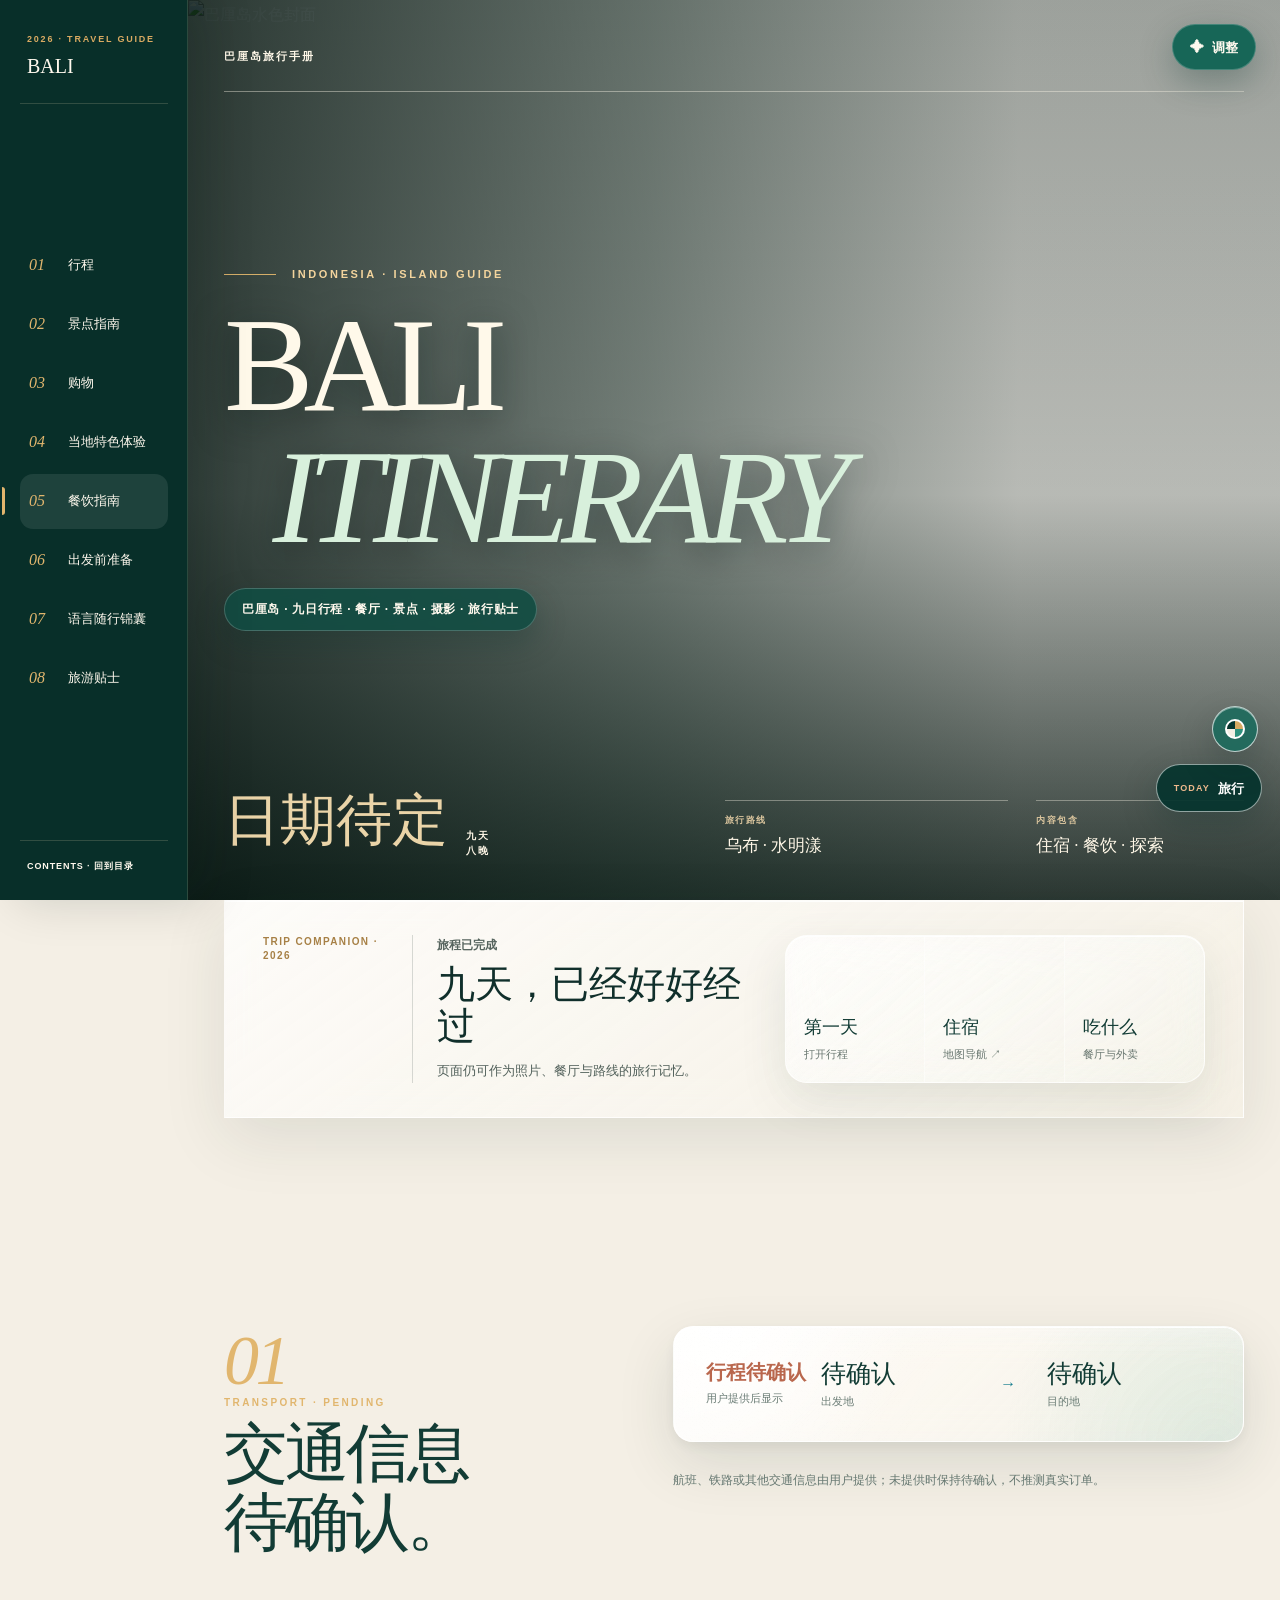
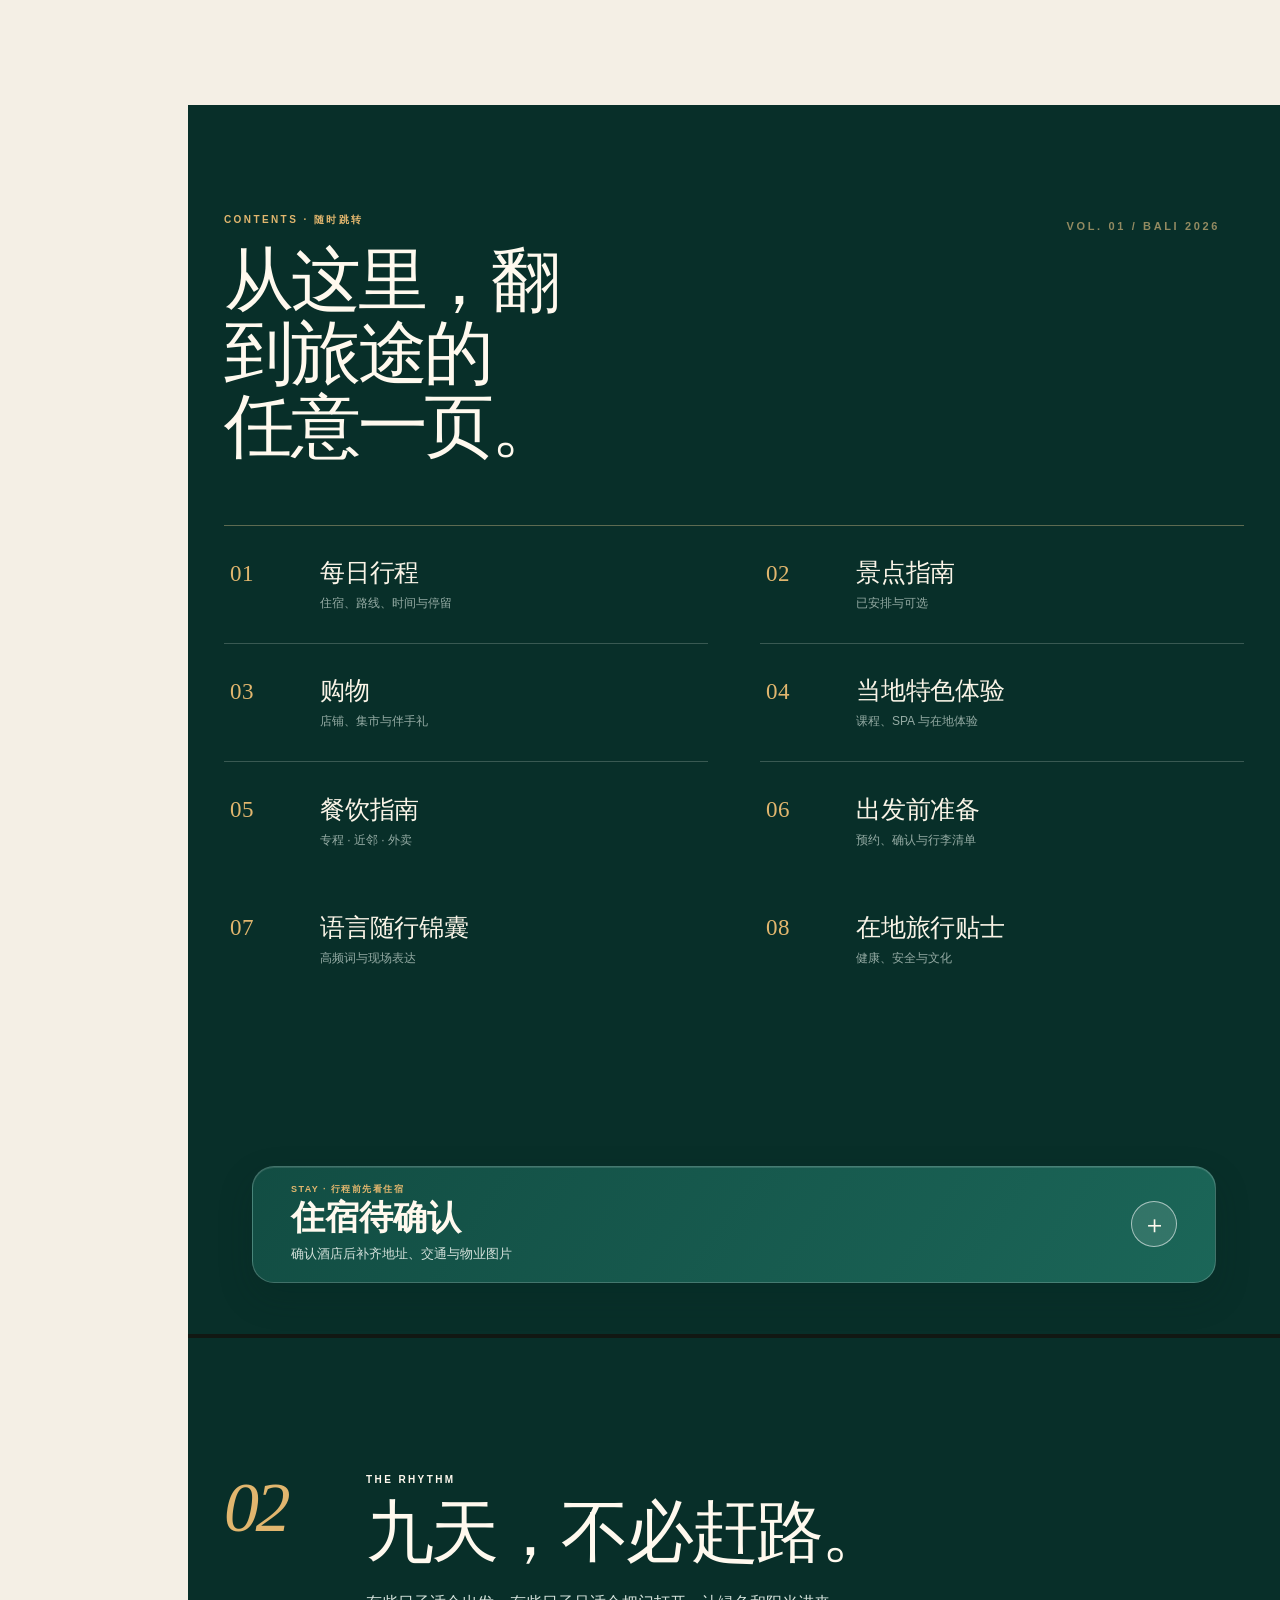
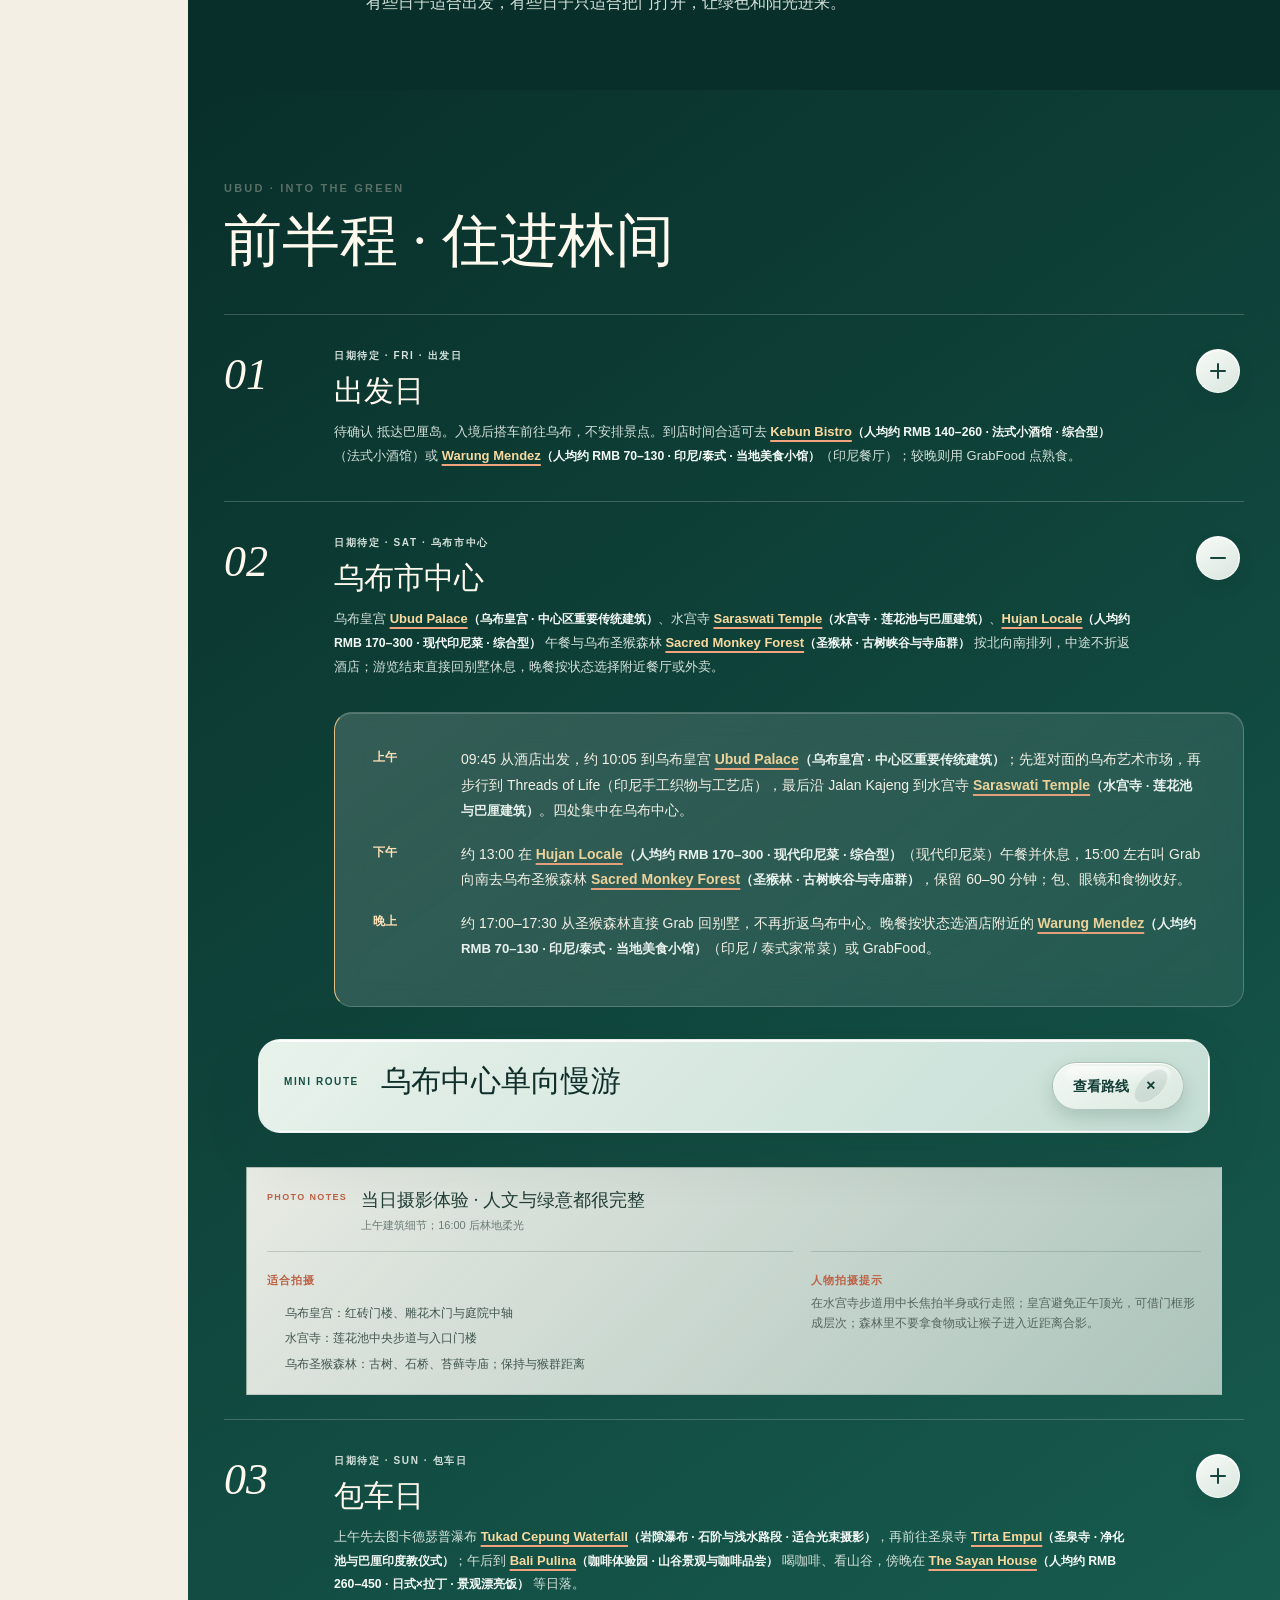
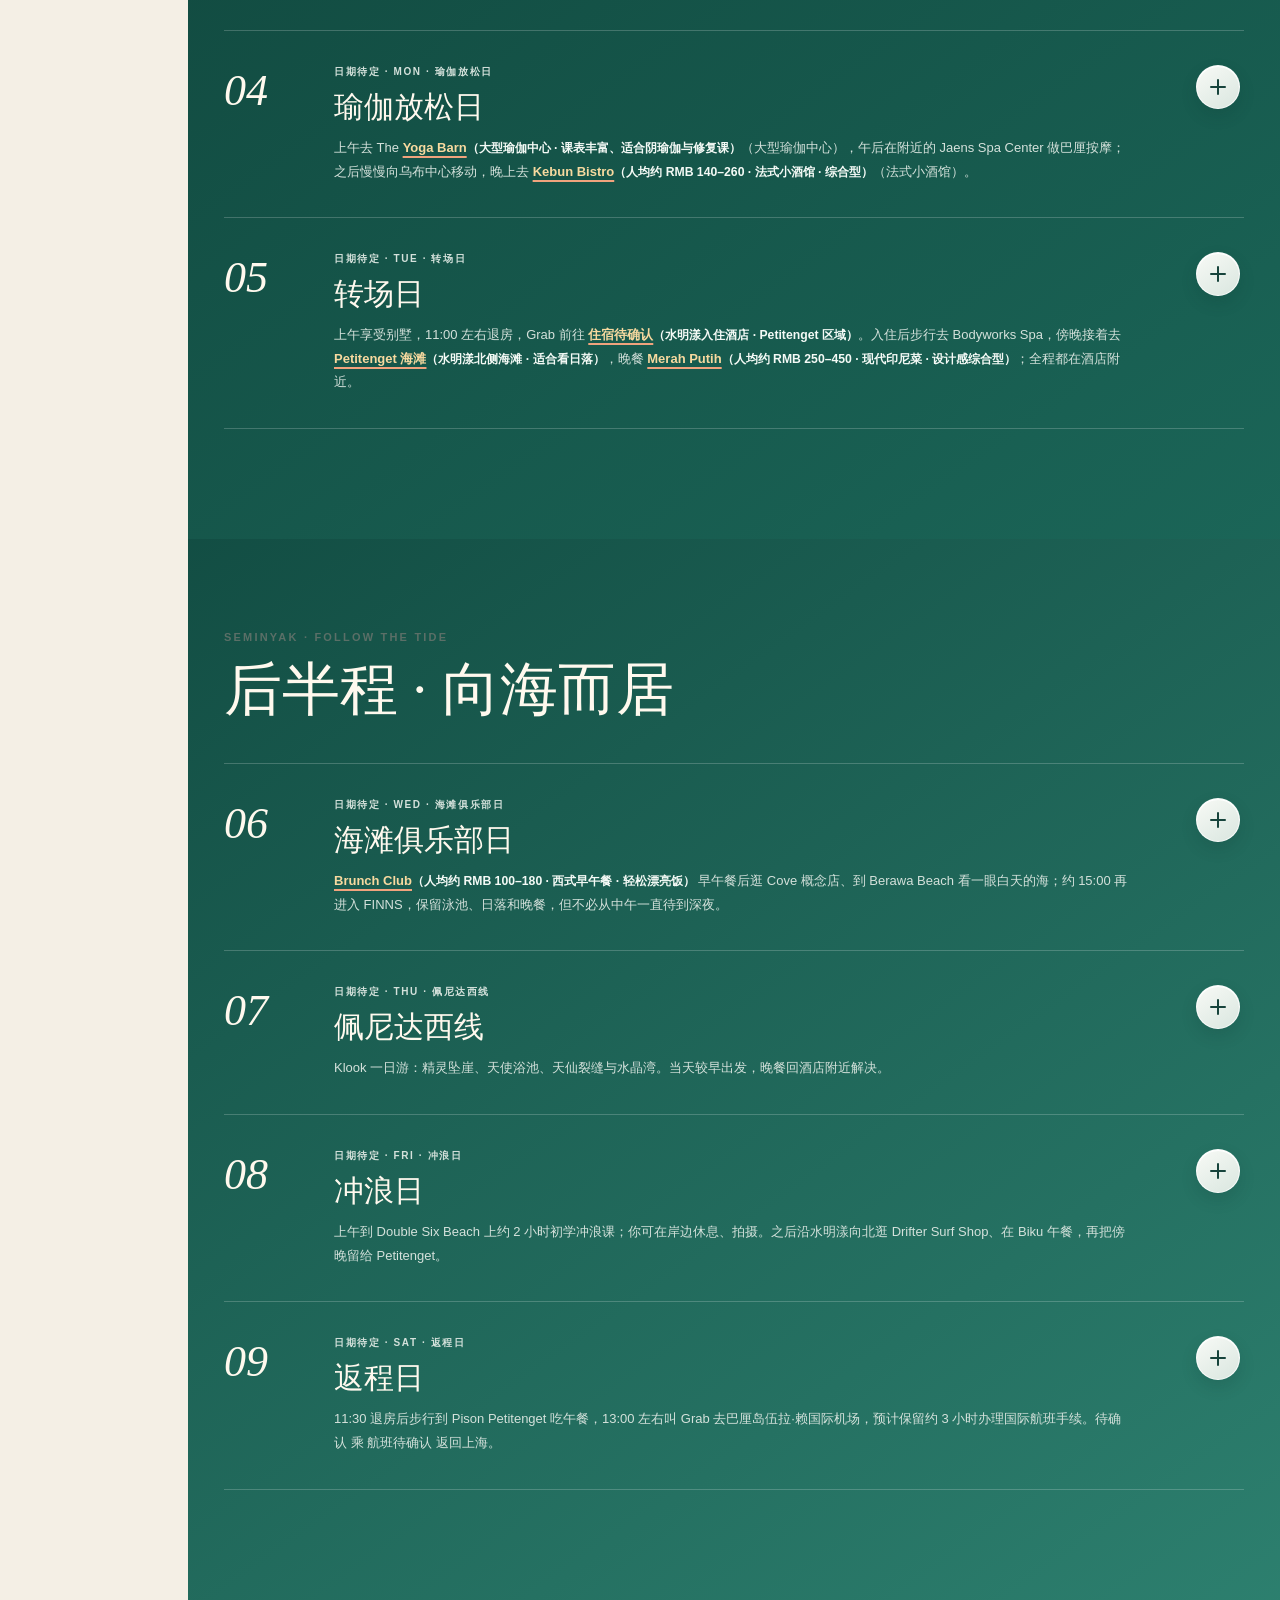
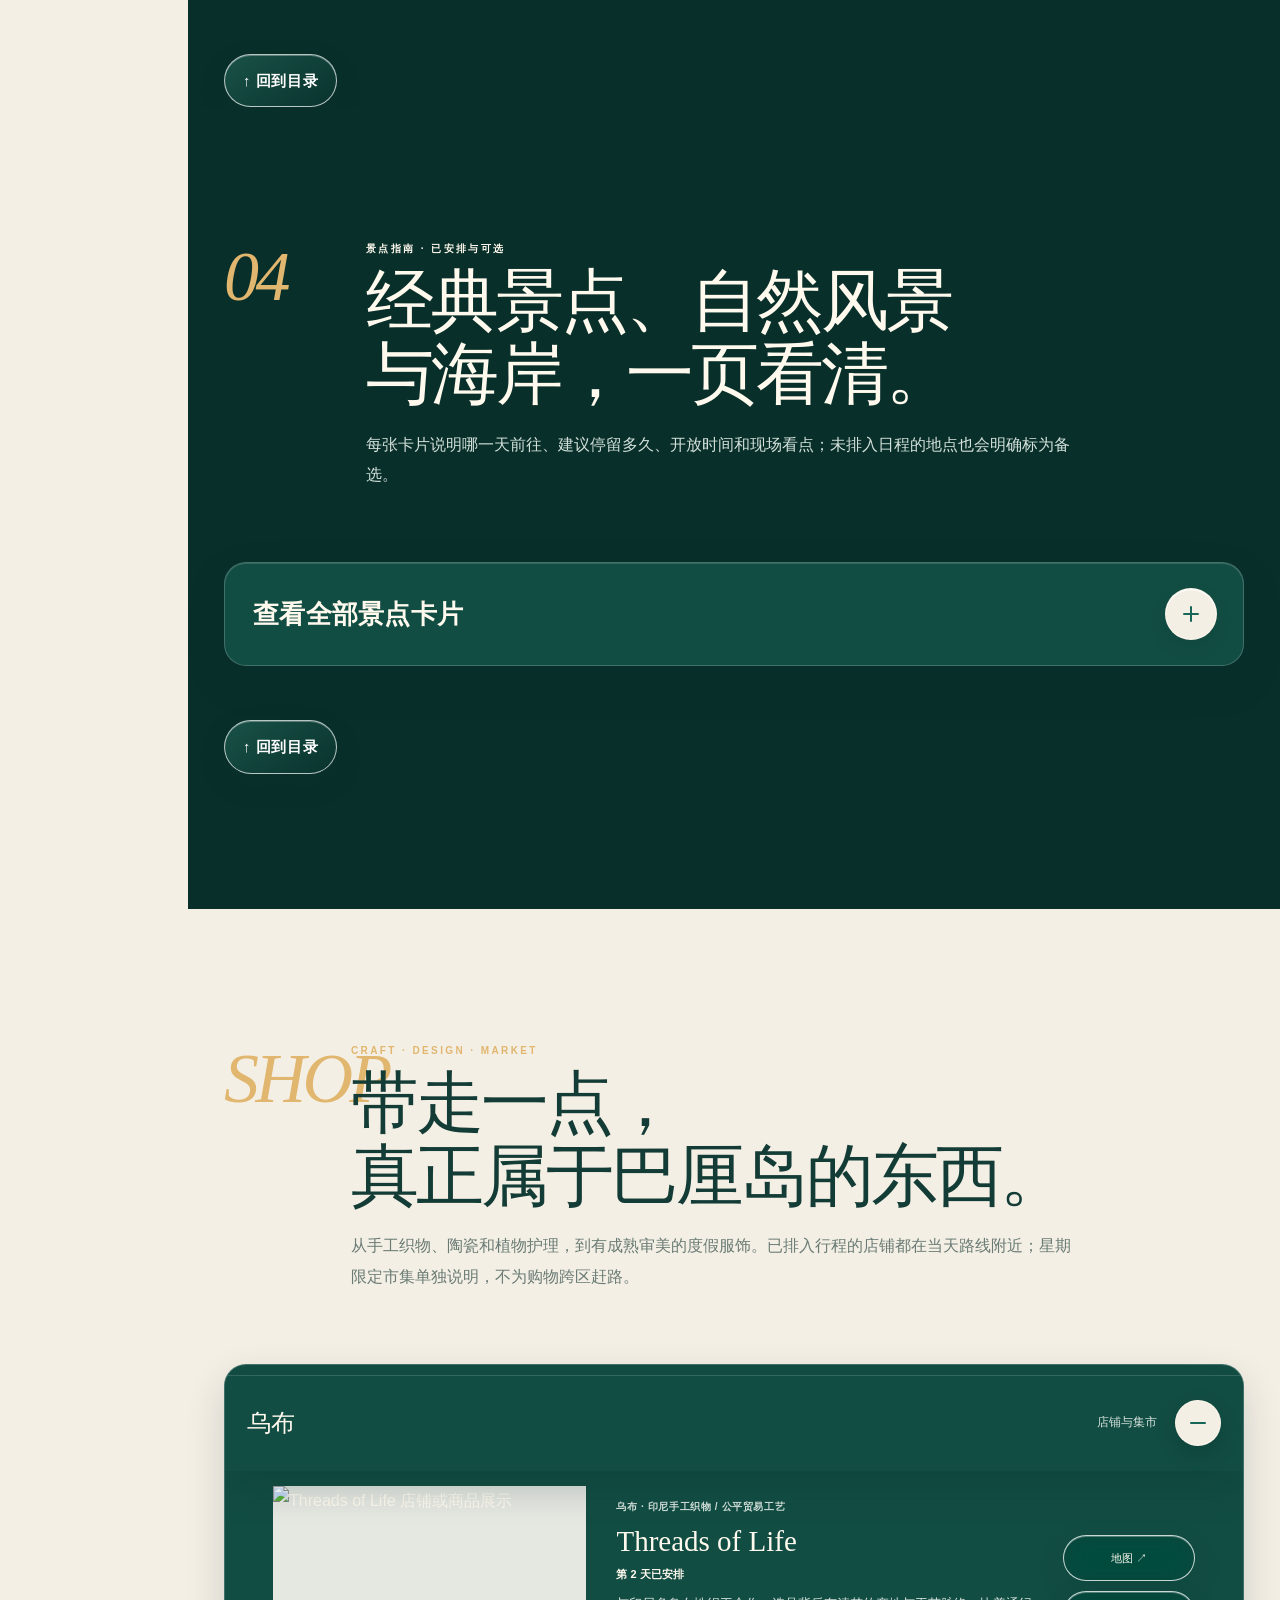
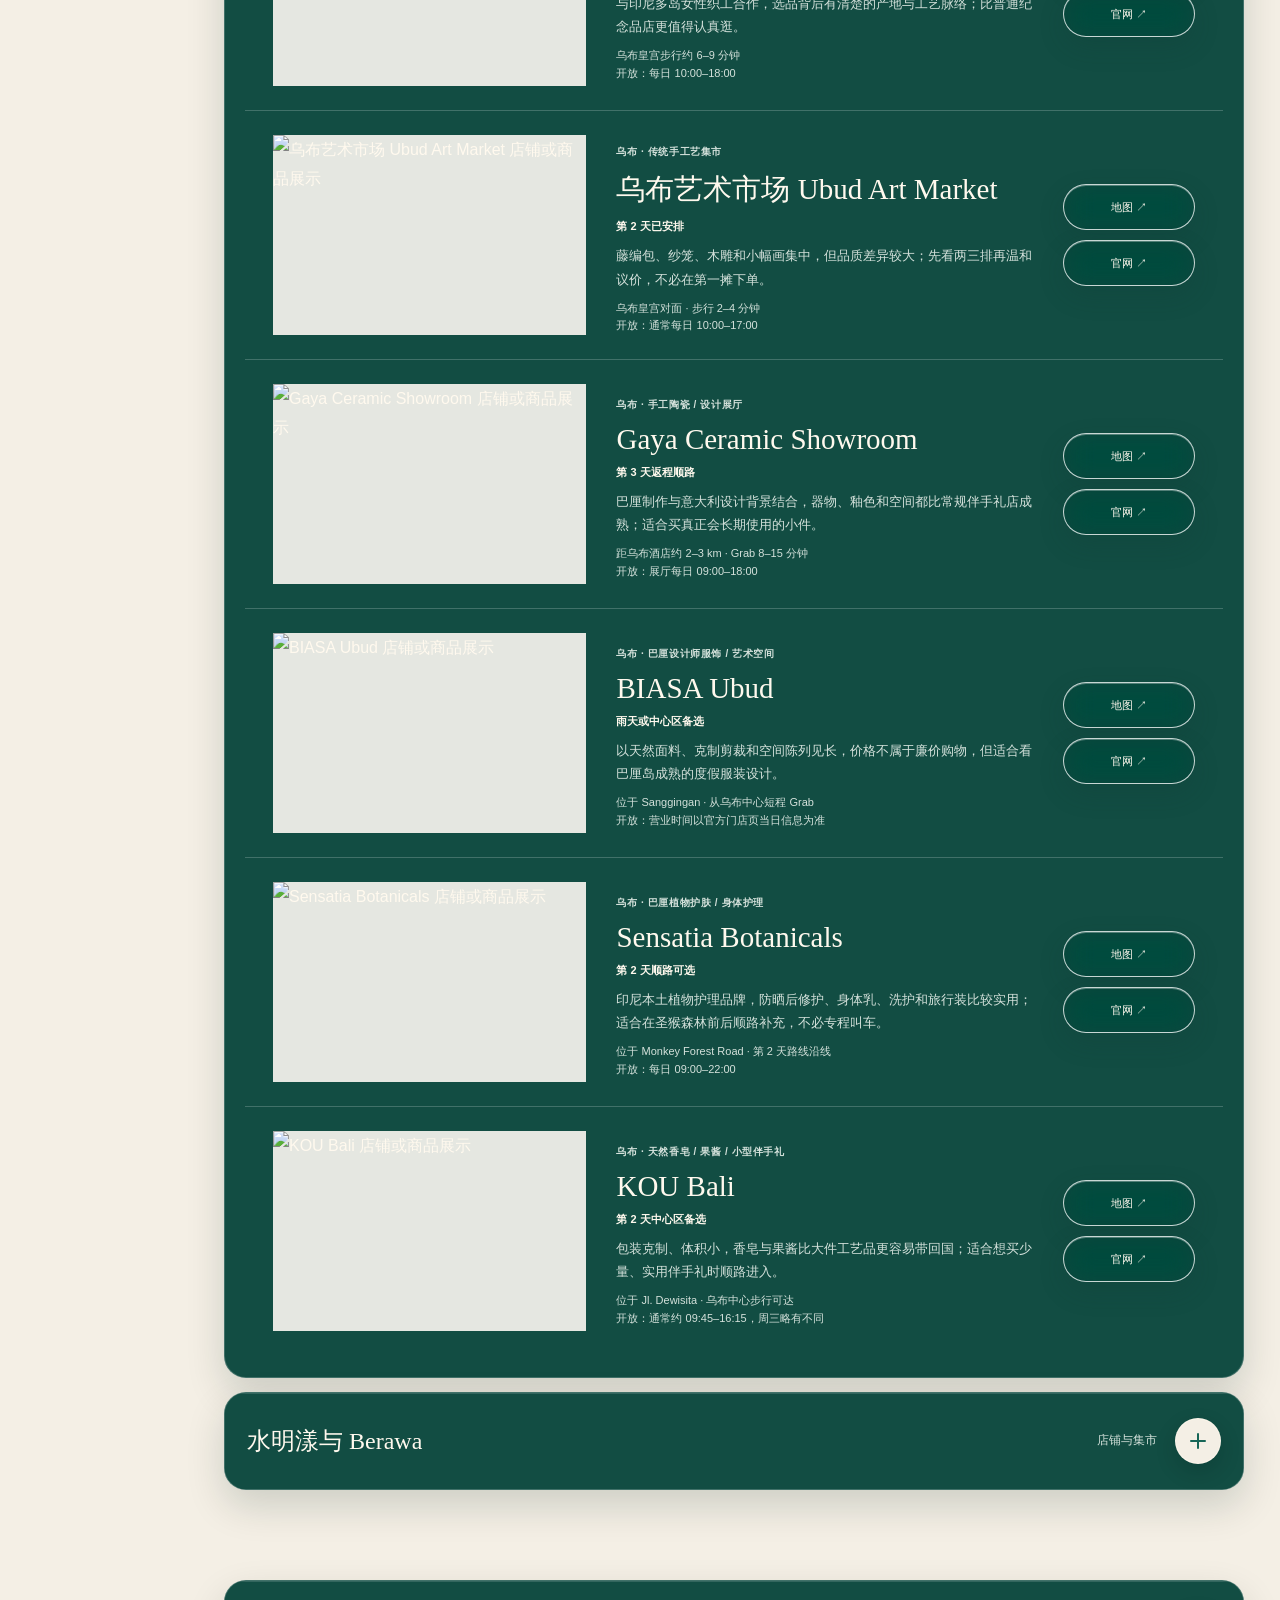
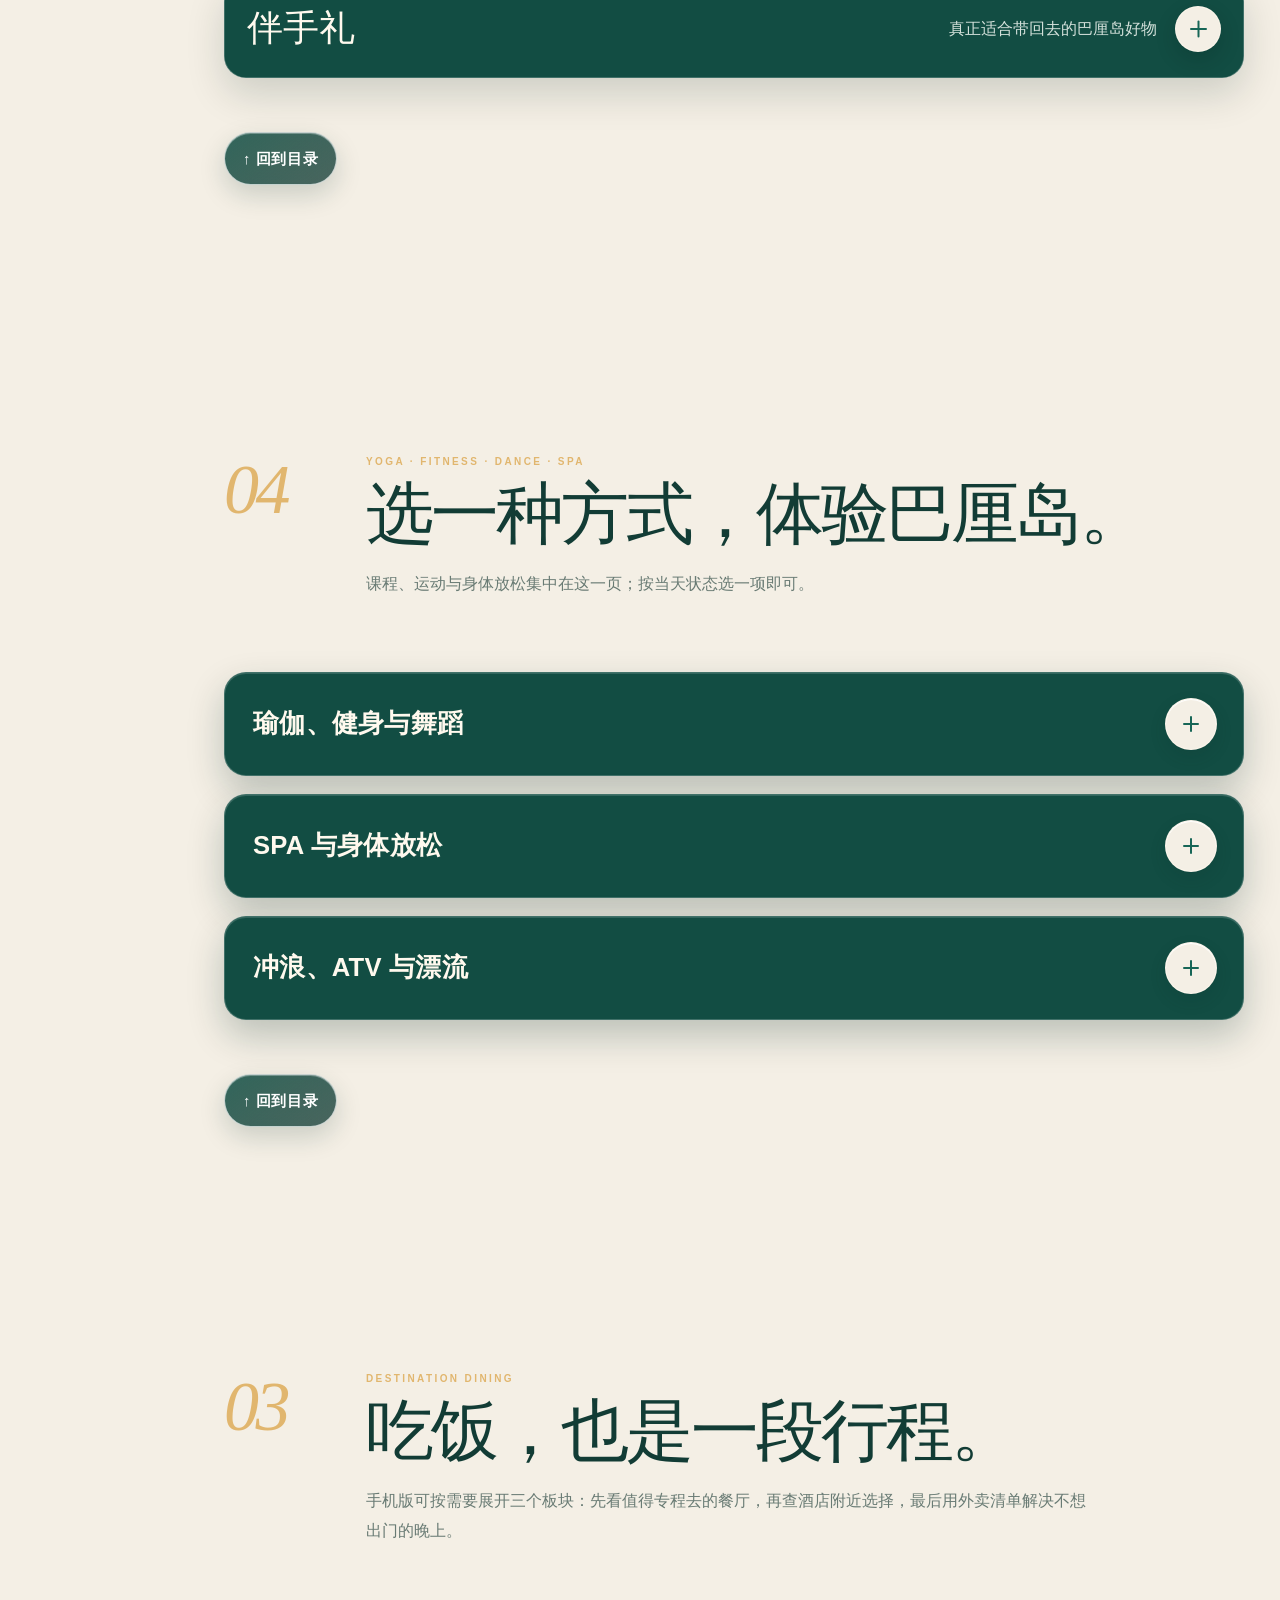
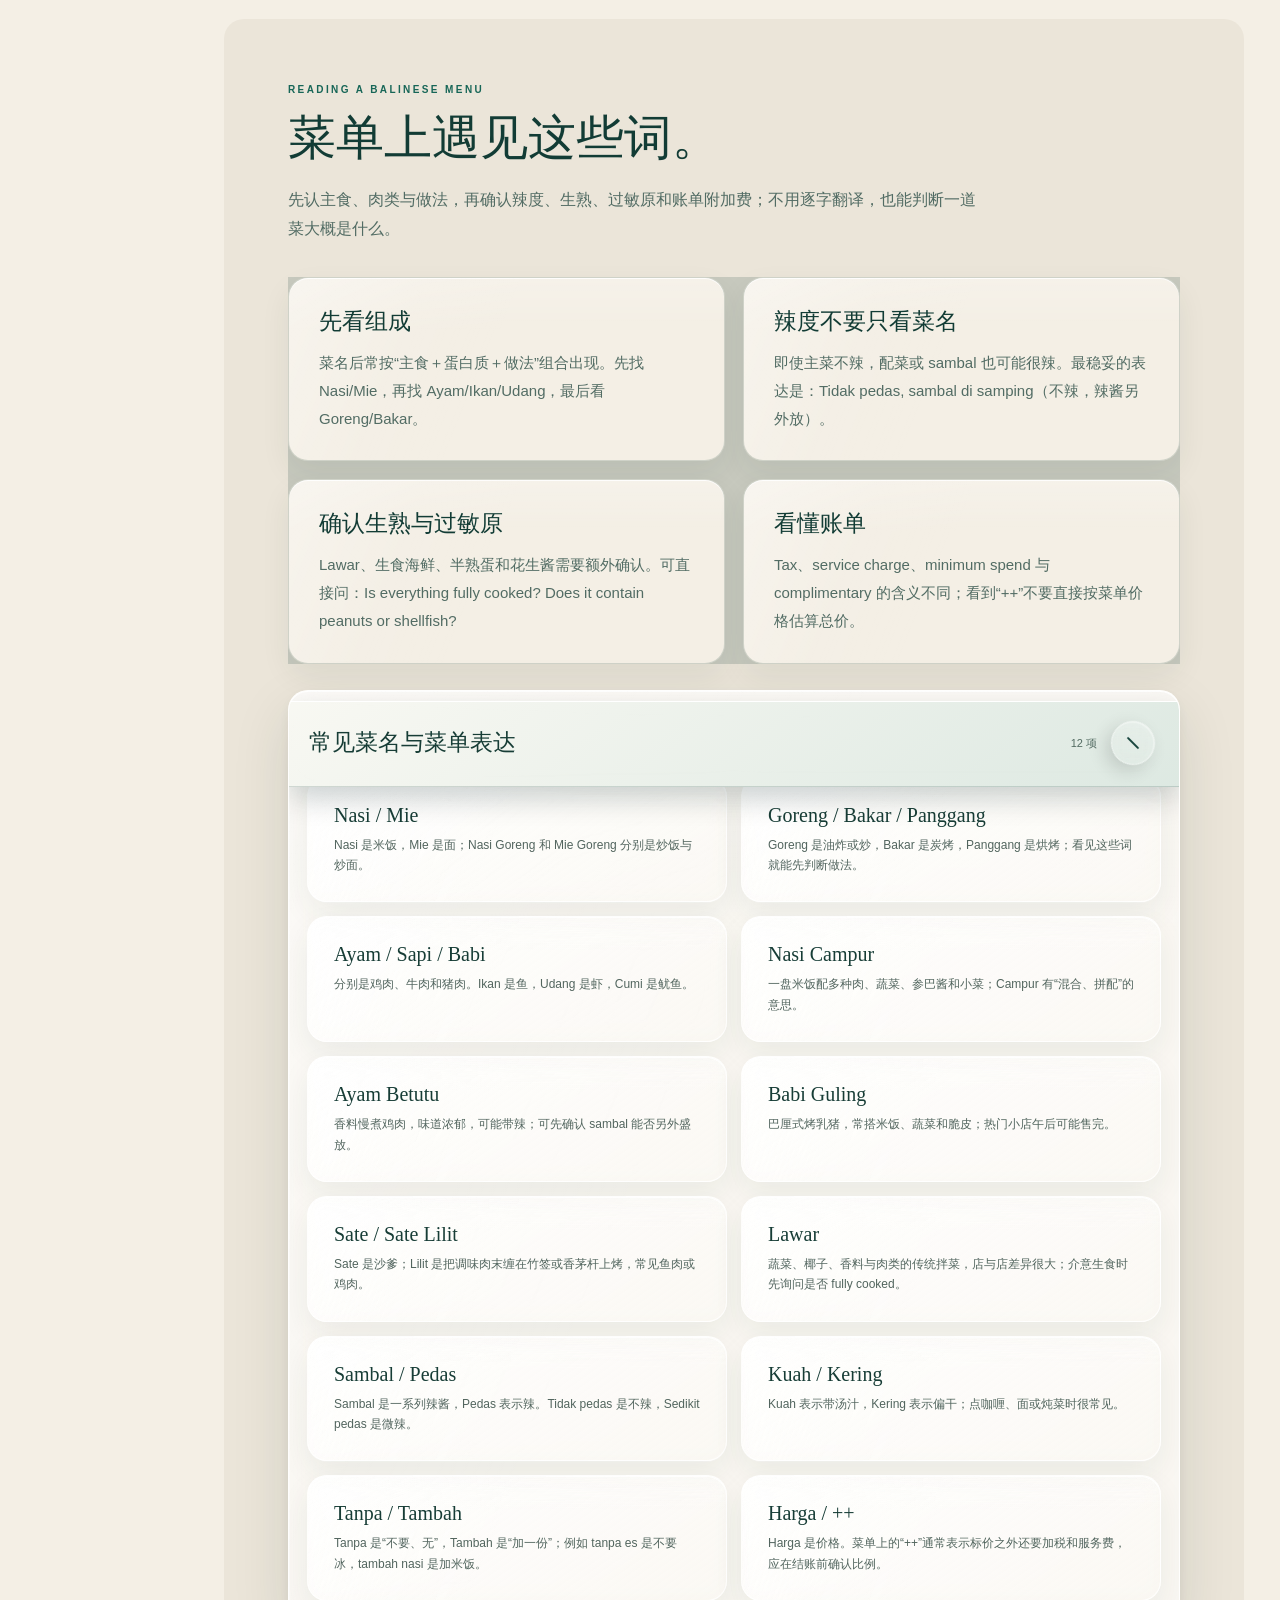
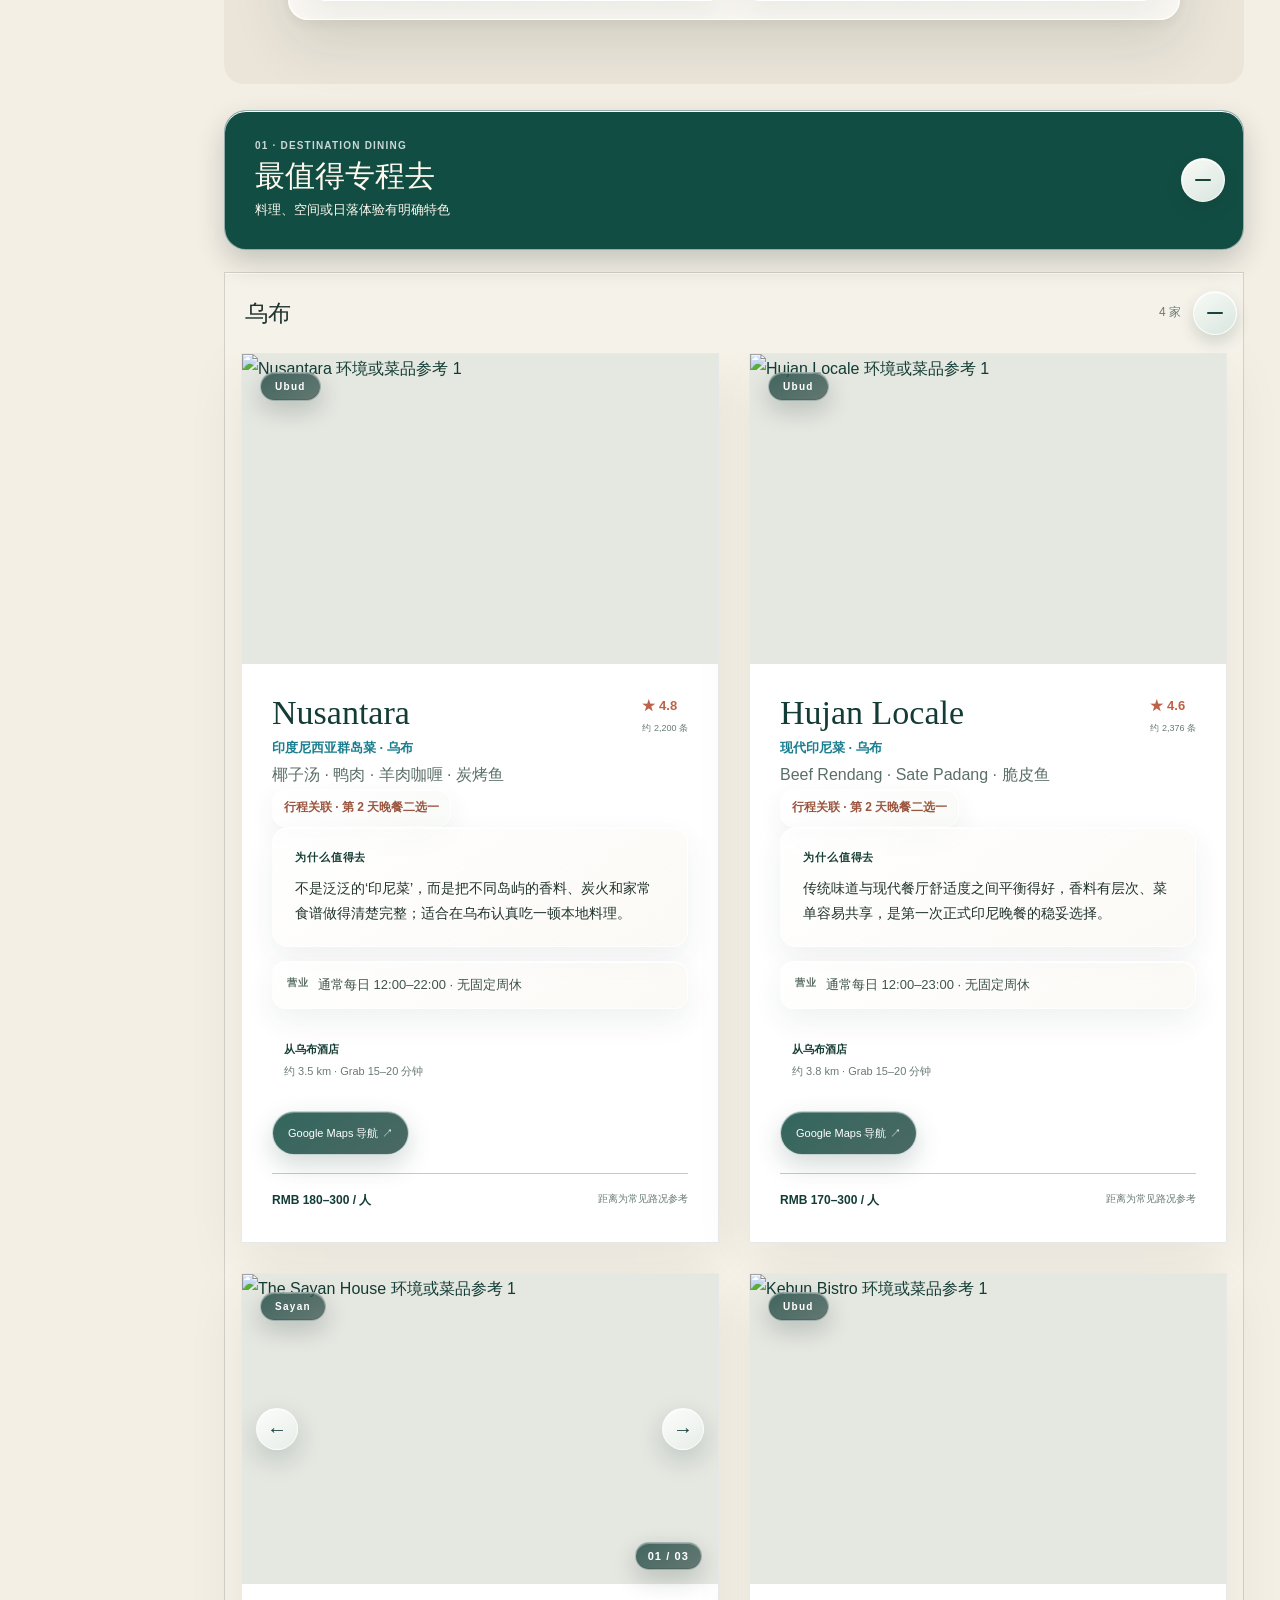
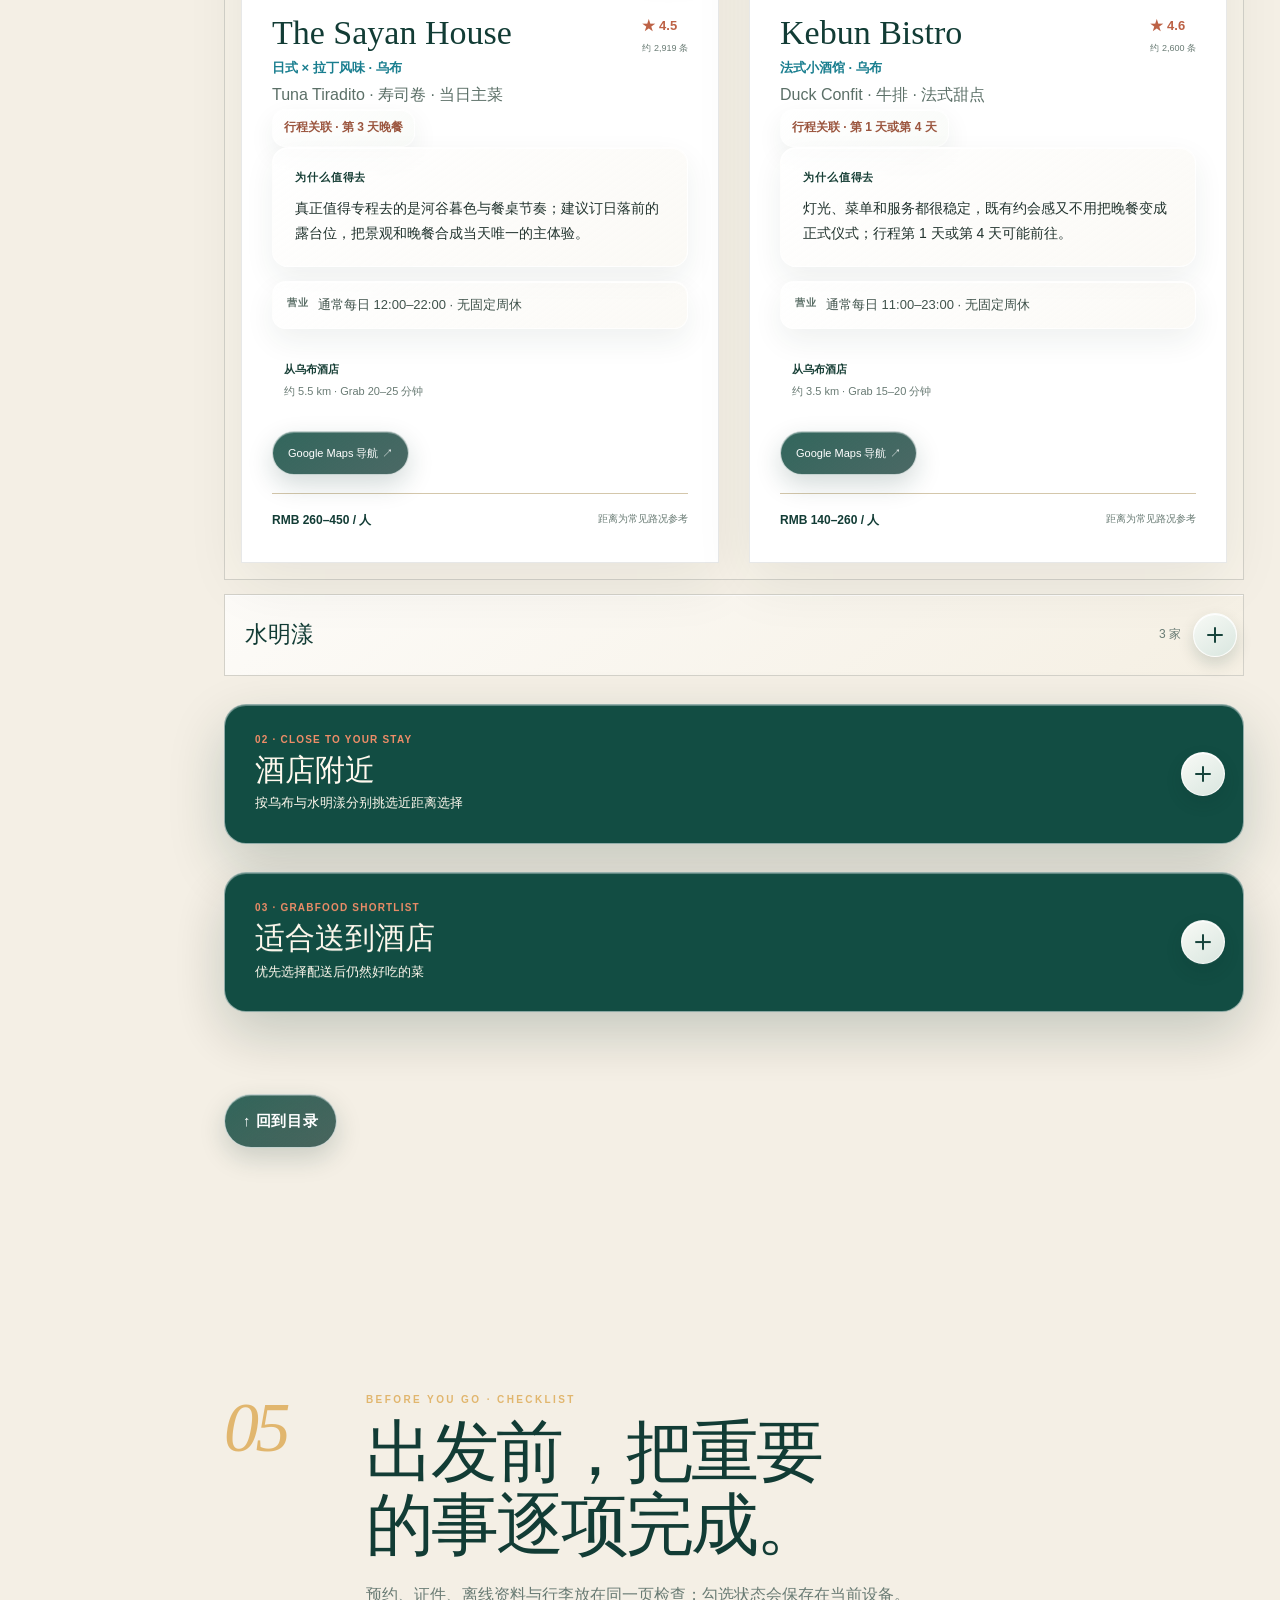
==== assets/canonical/product/index.html @ 7372e476 "Initial open-source release" ====
<!doctype html>
<!DOCTYPE html><html lang="zh-CN"><head><meta charSet="utf-8"/><meta name="viewport" content="width=device-width, initial-scale=1"/><title>巴厘岛公开演示旅行手册</title><meta name="description" content="乌布、水明漾与佩尼达西线的九日慢旅行指南。"/><link rel="stylesheet" href="better-interface.css?v=20260822-3"/><link rel="stylesheet" href="desktop-rail.css?v=20260815-2"/><style id="desktop-rail-critical">.desktop-chapter-rail{display:none}@media(min-width:1180px){body{--desktop-rail-width:176px}body>main{margin-left:176px;width:calc(100% - 176px)}.desktop-chapter-rail{position:fixed;inset:0 auto 0 0;z-index:120;width:176px;display:flex;flex-direction:column;padding:28px 18px 24px;color:#f5efe1;background:linear-gradient(180deg,#082e29,#0a3a33 55%,#062722);box-shadow:inset -1px 0 rgba(231,214,176,.16),18px 0 46px rgba(0,24,20,.16)}.desktop-chapter-rail__brand{display:block;padding:3px 7px 24px;border-bottom:1px solid rgba(231,214,176,.18)}.desktop-chapter-rail__brand small{display:block;color:#d9aa62;font:700 9px/1.4 Arial,sans-serif;letter-spacing:.2em}.desktop-chapter-rail__brand strong{display:block;margin-top:8px;font:500 19px/1.25 Georgia,serif}.desktop-chapter-rail nav{display:grid;gap:4px;margin:auto 0;padding:20px 0}.desktop-chapter-rail nav a{display:grid;grid-template-columns:28px 1fr;align-items:center;gap:9px;min-height:53px;padding:7px 8px;border-radius:13px;color:rgba(241,239,227,.72)}.desktop-chapter-rail nav a b{color:#d9aa62;font:italic 500 15px/1 Georgia,serif}.desktop-chapter-rail nav a span{font:500 12px/1.3 "Microsoft YaHei",sans-serif;white-space:nowrap}.desktop-chapter-rail nav a.is-active{color:#fff;background:rgba(255,255,255,.09)}.desktop-chapter-rail__foot{padding:18px 7px 2px;border-top:1px solid rgba(231,214,176,.18);color:#eee2c8;font:600 9px/1.6 Arial,sans-serif;letter-spacing:.1em}}</style>
<style>/*! tailwindcss v4.2.1 | MIT License | https://tailwindcss.com */
@layer theme{:root,:host{--font-sans:ui-sans-serif, system-ui, sans-serif, "Apple Color Emoji", "Segoe UI Emoji", "Segoe UI Symbol", "Noto Color Emoji";--font-mono:ui-monospace, SFMono-Regular, Menlo, Monaco, Consolas, "Liberation Mono", "Courier New", monospace;--spacing:.25rem;--default-font-family:var(--font-sans);--default-mono-font-family:var(--font-mono)}}@layer base{*,:after,:before,::backdrop{box-sizing:border-box;border:0 solid;margin:0;padding:0}::file-selector-button{box-sizing:border-box;border:0 solid;margin:0;padding:0}html,:host{-webkit-text-size-adjust:100%;tab-size:4;line-height:1.5;font-family:var(--default-font-family,ui-sans-serif, system-ui, sans-serif, "Apple Color Emoji", "Segoe UI Emoji", "Segoe UI Symbol", "Noto Color Emoji");font-feature-settings:var(--default-font-feature-settings,normal);font-variation-settings:var(--default-font-variation-settings,normal);-webkit-tap-highlight-color:transparent}hr{height:0;color:inherit;border-top-width:1px}abbr:where([title]){-webkit-text-decoration:underline dotted;text-decoration:underline dotted}h1,h2,h3,h4,h5,h6{font-size:inherit;font-weight:inherit}a{color:inherit;-webkit-text-decoration:inherit;-webkit-text-decoration:inherit;-webkit-text-decoration:inherit;-webkit-text-decoration:inherit;text-decoration:inherit}b,strong{font-weight:bolder}code,kbd,samp,pre{font-family:var(--default-mono-font-family,ui-monospace, SFMono-Regular, Menlo, Monaco, Consolas, "Liberation Mono", "Courier New", monospace);font-feature-settings:var(--default-mono-font-feature-settings,normal);font-variation-settings:var(--default-mono-font-variation-settings,normal);font-size:1em}small{font-size:80%}sub,sup{vertical-align:baseline;font-size:75%;line-height:0;position:relative}sub{bottom:-.25em}sup{top:-.5em}table{text-indent:0;border-color:inherit;border-collapse:collapse}:-moz-focusring{outline:auto}progress{vertical-align:baseline}summary{display:list-item}ol,ul,menu{list-style:none}img,svg,video,canvas,audio,iframe,embed,object{vertical-align:middle;display:block}img,video{max-width:100%;height:auto}button,input,select,optgroup,textarea{font:inherit;font-feature-settings:inherit;font-variation-settings:inherit;letter-spacing:inherit;color:inherit;opacity:1;background-color:#0000;border-radius:0}::file-selector-button{font:inherit;font-feature-settings:inherit;font-variation-settings:inherit;letter-spacing:inherit;color:inherit;opacity:1;background-color:#0000;border-radius:0}:where(select:is([multiple],[size])) optgroup{font-weight:bolder}:where(select:is([multiple],[size])) optgroup option{padding-inline-start:20px}::file-selector-button{margin-inline-end:4px}::placeholder{opacity:1}@supports (not ((-webkit-appearance:-apple-pay-button))) or (contain-intrinsic-size:1px){::placeholder{color:currentColor}@supports (color:color-mix(in lab, red, red)){::placeholder{color:color-mix(in oklab, currentcolor 50%, transparent)}}}textarea{resize:vertical}::-webkit-search-decoration{-webkit-appearance:none}::-webkit-date-and-time-value{min-height:1lh;text-align:inherit}::-webkit-datetime-edit{display:inline-flex}::-webkit-datetime-edit-fields-wrapper{padding:0}::-webkit-datetime-edit{padding-block:0}::-webkit-datetime-edit-year-field{padding-block:0}::-webkit-datetime-edit-month-field{padding-block:0}::-webkit-datetime-edit-day-field{padding-block:0}::-webkit-datetime-edit-hour-field{padding-block:0}::-webkit-datetime-edit-minute-field{padding-block:0}::-webkit-datetime-edit-second-field{padding-block:0}::-webkit-datetime-edit-millisecond-field{padding-block:0}::-webkit-datetime-edit-meridiem-field{padding-block:0}::-webkit-calendar-picker-indicator{line-height:1}:-moz-ui-invalid{box-shadow:none}button,input:where([type=button],[type=reset],[type=submit]){appearance:button}::file-selector-button{appearance:button}::-webkit-inner-spin-button{height:auto}::-webkit-outer-spin-button{height:auto}[hidden]:where(:not([hidden=until-found])){display:none!important}}@layer components;@layer utilities{.relative{position:relative}.start{inset-inline-start:var(--spacing)}.end{inset-inline-end:var(--spacing)}.container{width:100%}@media (width>=40rem){.container{max-width:40rem}}@media (width>=48rem){.container{max-width:48rem}}@media (width>=64rem){.container{max-width:64rem}}@media (width>=80rem){.container{max-width:80rem}}@media (width>=96rem){.container{max-width:96rem}}.contents{display:contents}.table{display:table}}:root{--jungle:#173f36;--deep:#0c2e2c;--sea:#197e8f;--lagoon:#a8d8d3;--sand:#e8d8b6;--limestone:#f6f0e4;--terracotta:#bd6246;--ink:#21332e;--muted:#697b74;--white:#fffdf8}*{box-sizing:border-box}html{scroll-behavior:smooth}body{background:var(--white);color:var(--ink);margin:0;font-family:Microsoft YaHei,PingFang SC,Noto Sans CJK SC,Arial,sans-serif;line-height:1.75}a{color:inherit;text-decoration:none}.shell{width:min(1160px,100% - 48px);margin:auto}.eyebrow{letter-spacing:.2em;text-transform:uppercase;margin:0 0 10px;font:700 11px/1.3 Arial,sans-serif}.section-no{color:var(--terracotta);opacity:.78;font:500 62px/1 Georgia,serif}h1,h2,h3,p{margin-top:0}h2{letter-spacing:-.03em;margin:0 0 18px;font:500 clamp(34px,5vw,64px)/1.12 Georgia,Songti SC,serif}h3{line-height:1.35}.hero{color:#f8f1df;background:radial-gradient(circle at 78% 42%,#2a7269 0 12%,#0000 36%),linear-gradient(125deg,#0b2927 0%,#174a3e 48%,#1b6971 100%);min-height:760px;position:relative;overflow:hidden}.hero:before{content:"";background:linear-gradient(115deg,#0000 48%,#ffffff0f 48.3% 48.8%,#0000 49.1%),repeating-linear-gradient(100deg,#0000 0 70px,#ffffff05 71px 72px);position:absolute;inset:0}.nav{z-index:2;border-bottom:1px solid #ffffff2e;justify-content:space-between;align-items:center;height:92px;display:flex;position:relative}.brand{letter-spacing:.22em;font:700 12px Arial}.navlinks{gap:28px;font-size:13px;display:flex}.hero-inner{z-index:2;padding:118px 0 100px;position:relative}.hero h1{letter-spacing:-.055em;max-width:820px;margin:0 0 34px;font:500 clamp(52px,8vw,102px)/1.02 Georgia,Songti SC,serif}.lede{color:#dce9df;max-width:650px;font-size:17px;line-height:1.9}.hero-notes{flex-wrap:wrap;gap:12px;margin-top:44px;display:flex}.hero-notes span{border:1px solid #ffffff59;border-radius:99px;padding:8px 15px;font-size:12px}.sun-disc{background:var(--terracotta);border-radius:50%;width:330px;height:330px;position:absolute;bottom:-120px;right:-80px;box-shadow:0 0 100px #e28b5c38}.flight-band{background:var(--limestone);padding:90px 0}.flight-grid{grid-template-columns:1fr 1.25fr;align-items:start;gap:22px 70px;display:grid}.flight-card{background:var(--white);border-left:5px solid var(--sea);grid-template-columns:100px 1fr 32px 1fr;align-items:center;gap:15px;padding:24px;display:grid;box-shadow:0 12px 35px #19372f14}.flight-card b{color:var(--terracotta);font:700 20px Arial}.flight-card small,.flight-card span{color:var(--muted);font-size:11px;display:block}.flight-card strong{font:500 25px Georgia,serif}.flight-card i{color:var(--sea);font-style:normal}.fineprint{color:var(--muted);grid-column:2;margin:4px 0 0;font-size:12px}.section{padding:110px 0}.section-heading{grid-template-columns:105px 1fr;align-items:start;margin-bottom:60px;display:grid}.section-heading>div>p:last-child{color:var(--muted);max-width:680px}.days{border-top:1px solid #cbd6d0}.day{border-bottom:1px solid #d8dfda;grid-template-columns:90px 1fr;gap:35px;padding:34px 20px 34px 0;display:grid;position:relative}.day:after{content:"";background:var(--jungle);transform-origin:top;width:7px;height:100%;transition:all .35s;position:absolute;top:0;right:0;transform:scaleY(0)}.day:hover:after{transform:scaleY(1)}.day-index{color:#a8b7af;font:italic 34px Georgia}.day h3{margin:0 0 9px;font:500 25px Georgia,Songti SC,serif}.day p:last-child{color:#55665f;max-width:800px;margin:0}.day.coast .eyebrow{color:var(--sea)}.day.ubud .eyebrow{color:var(--jungle)}.day.penida .eyebrow{color:var(--terracotta)}.penida-section{background:var(--deep);color:#edf5ef;padding:110px 0}.section-heading.light .section-no{color:#eb9776}.section-heading.light p:last-child{color:#a9c3bb}.penida-timeline{border-left:1px solid #5d7f78;max-width:850px;margin-left:105px}.penida-stop{grid-template-columns:120px 1fr;gap:30px;padding:0 0 30px 38px;display:grid;position:relative}.penida-stop:before{content:"";background:var(--terracotta);border-radius:50%;width:13px;height:13px;position:absolute;top:8px;left:-7px;box-shadow:0 0 0 7px #bd624626}.penida-stop time{color:#f0c592;font:500 27px Georgia}.penida-stop h3{margin:0 0 4px;font:500 21px Georgia,Songti SC,serif}.penida-stop p{color:#a9c3bb;margin:0}.penida-note{color:#dce9df;border-left:4px solid var(--terracotta);background:#16463f;max-width:850px;margin:22px 0 0 105px;padding:20px 24px}.restaurant-grid{grid-template-columns:repeat(2,1fr);gap:28px;display:grid}.restaurant{background:var(--limestone);overflow:hidden}.photo{height:310px;position:relative;overflow:hidden}.photo img{object-fit:cover;width:100%;height:100%;transition:transform .7s}.restaurant:hover .photo img{transform:scale(1.035)}.photo span{color:#fff;letter-spacing:.15em;text-transform:uppercase;background:#0c2e2ce0;padding:7px 12px;font:700 10px Arial;position:absolute;top:18px;left:18px}.restaurant-top{justify-content:space-between;align-items:start;gap:15px;display:flex}.restaurant-top h3{margin:0;font:500 28px Georgia,serif}.restaurant-top b{color:var(--terracotta);white-space:nowrap;font-size:13px}.cuisine{color:var(--sea);font-size:13px;font-weight:700}.restaurant-foot{border-top:1px solid #d4c7ab;justify-content:space-between;gap:15px;margin-top:18px;padding-top:16px;font-size:12px;display:flex}.restaurant-foot a{color:var(--muted);text-decoration:underline}.words-section{background:var(--limestone);padding:110px 0}.vocab-grid{grid-template-columns:repeat(5,1fr);gap:16px;display:grid}.vocab{background:var(--white);padding:22px}.vocab h3{color:var(--terracotta);border-bottom:1px solid #dccdaa;padding-bottom:10px;font:500 20px Georgia,Songti SC,serif}.vocab div{border-bottom:1px dotted #d8d2c5;justify-content:space-between;gap:8px;padding:8px 0;font-size:12px;display:flex}.vocab b{color:var(--jungle);font-family:Arial}.vocab span{color:var(--muted)}.quick-phrases{flex-wrap:wrap;gap:10px;margin-top:28px;display:flex}.quick-phrases span{background:var(--jungle);color:#fff;border-radius:99px;padding:10px 15px;font:700 12px Arial}.quick-phrases em{color:#cfe0d8;margin-left:6px;font:12px Microsoft YaHei}footer{color:#e5eee7;background:#071f1e;padding:90px 0}footer .shell{justify-content:space-between;align-items:end;display:flex}footer p{margin:0;font:500 32px/1.5 Georgia,Songti SC,serif}footer a{color:#a8c0b8;font-size:12px}@media (width<=850px){.shell{width:min(100% - 32px,680px)}.hero{min-height:690px}.navlinks{gap:16px}.hero-inner{padding-top:90px}.hero h1{font-size:55px}.flight-grid{grid-template-columns:1fr}.flight-grid>div:first-child{grid-row:auto}.fineprint{grid-column:1}.section{padding:78px 0}.section-heading{grid-template-columns:68px 1fr}.section-no{font-size:45px}.restaurant-grid{grid-template-columns:1fr}.photo{height:300px}.vocab-grid{grid-template-columns:repeat(2,1fr)}.penida-timeline,.penida-note{margin-left:0}.flight-grid h2{font-size:40px}}@media (width<=560px){.shell{width:calc(100% - 28px)}.nav{height:72px}.navlinks a:nth-child(2){display:none}.hero{min-height:650px}.hero h1{font-size:45px}.lede{font-size:15px}.hero-notes{margin-top:30px}.flight-band{padding:65px 0}.flight-card{grid-template-columns:70px 1fr 18px 1fr;gap:8px;padding:18px}.flight-card strong{font-size:20px}.flight-card b{font-size:16px}.section-heading{grid-template-columns:1fr;gap:14px}.section-no{font-size:38px}h2{font-size:39px}.day{grid-template-columns:48px 1fr;gap:12px;padding-right:0}.day h3{font-size:22px}.penida-section{padding:78px 0}.penida-stop{grid-template-columns:75px 1fr;gap:12px;padding-left:25px}.penida-stop time{font-size:21px}.photo{height:240px}.restaurant-body{padding:21px}.restaurant-top h3{font-size:24px}.restaurant-foot{flex-direction:column}.vocab-grid{grid-template-columns:1fr}.quick-phrases span{width:100%}footer .shell{display:block}footer p{margin-bottom:30px;font-size:26px}}.route-section{background:#f8f4e9;padding:110px 0 0}.journey-label{letter-spacing:.2em;font:700 11px Arial}.journey-block>h3{margin:8px 0 34px;font:500 42px Georgia,Songti SC,serif}.jungle-block{color:#edf5e9;background:linear-gradient(135deg,#143d33,#2c6657)}.sea-block{color:#effafb;background:linear-gradient(135deg,#116a7b,#69b8bd)}.journey-block .days{border-top:1px solid #ffffff4d}.journey-block .day{border-bottom:1px solid #ffffff47;padding:0;display:block}.journey-block .day:after{display:none}.day summary{cursor:pointer;grid-template-columns:78px 1fr 34px;align-items:start;gap:24px;padding:30px 0;list-style:none;display:grid}.day summary::-webkit-details-marker{display:none}.day summary .day-index{color:#ffffffa6;font:italic 36px Georgia}.day summary small{letter-spacing:.16em;opacity:.72;margin-bottom:8px;font:700 10px Arial;display:block}.day summary b{margin-bottom:8px;font:500 25px Georgia,Songti SC,serif;display:block}.day summary em{opacity:.82;max-width:800px;font-size:13px;font-style:normal;display:block}.day summary i{font:300 28px Arial;transition:all .25s}.day[open] summary i{transform:rotate(45deg)}.day-detail{background:#ffffff1f;border-left:3px solid #f0aa83;grid-template-columns:70px 1fr;gap:8px 18px;margin:0 0 32px 102px;padding:25px 30px;display:grid}.day-detail strong{color:#ffe0b5;font-size:12px}.day-detail p,.day-detail p:last-child{color:inherit;opacity:.94;margin:0 0 10px;font-size:14px}.photo-strip{scroll-snap-type:x mandatory;scrollbar-width:none;height:310px;display:flex;overflow-x:auto}.photo-strip::-webkit-scrollbar{display:none}.photo-strip figure{scroll-snap-align:start;flex:0 0 100%;height:100%;margin:0;position:relative}.photo-strip img{object-fit:cover;width:100%;height:100%}.photo-strip span{color:#fff;letter-spacing:.15em;background:#0c2e2ce0;padding:7px 12px;font:700 10px Arial;position:absolute;top:18px;left:18px}.swipe-hint{color:#d7e9e2;letter-spacing:.12em;background:#173f36;justify-content:space-between;padding:8px 18px;font-size:10px;display:flex}.distance{grid-template-columns:1fr 1fr;gap:10px;margin:18px 0;display:grid}.distance span{color:var(--muted);background:#fffaf0;padding:12px;font-size:11px}.distance b{color:var(--jungle);margin-bottom:2px;display:block}.restaurant-actions{flex-wrap:wrap;gap:10px;display:flex}.restaurant-actions a{color:var(--muted);font-size:11px;text-decoration:underline}.restaurant-actions .map-link{background:var(--sea);color:#fff;border-radius:2px;padding:9px 12px;text-decoration:none}.restaurant-foot span{color:var(--muted);font-size:10px}@media (width<=850px){.journey-block{margin:0 -16px;padding:58px 28px 70px}.photo-strip{height:290px}}@media (width<=560px){body{font-size:14px}.route-section{padding-top:72px}.journey-block{margin:0 -14px;padding:48px 18px 58px}.journey-block>h3{font-size:33px}.day summary{grid-template-columns:52px 1fr 22px;gap:10px;padding:24px 0}.day summary .day-index{font-size:28px}.day summary b{font-size:21px}.day summary em{font-size:12px;line-height:1.65}.day-detail{grid-template-columns:48px 1fr;gap:6px 10px;margin:0 0 25px 62px;padding:18px 16px}.day-detail p{font-size:12px}.photo-strip{height:250px}.distance{grid-template-columns:1fr}.restaurant-actions{align-items:center}.restaurant-actions .map-link{text-align:center;flex:1;padding:11px}.restaurant-foot{flex-direction:row}.restaurant-grid{gap:18px}.restaurant{border-radius:4px}}.inline-penida{background:#072f3f52;margin:0 0 34px 102px;padding:30px}.inline-penida h4{margin:0 0 26px;font:500 28px Georgia,Songti SC,serif}.inline-penida .penida-timeline{border-left-color:#ffffff59;max-width:none;margin-left:0}.inline-penida .penida-stop h3{font-size:18px}.inline-penida .penida-stop p{color:#ffffffbf}.inline-penida .penida-note{background:#0a3c468c;margin:5px 0 0}@media (width<=560px){.inline-penida{margin:0 0 25px 62px;padding:20px 15px}.inline-penida h4{font-size:23px}.inline-penida .penida-stop{grid-template-columns:62px 1fr;padding-left:20px}.inline-penida .penida-stop time{font-size:18px}}.flight-grid>div:first-child{grid-row:span 3}.return-flight{border-left-color:var(--terracotta)}.return-flight b{color:var(--sea)}.gallery-wrap{position:relative}.gallery-arrow{width:42px;height:42px;color:var(--jungle);cursor:pointer;z-index:3;background:#fffdf8eb;border:0;border-radius:50%;font-size:20px;transition:all .2s;position:absolute;top:50%;transform:translateY(-50%);box-shadow:0 4px 18px #0003}.gallery-arrow:hover{background:#fff;transform:translateY(-50%)scale(1.06)}.gallery-arrow.prev{left:14px}.gallery-arrow.next{right:14px}.gallery-count{color:#fff;letter-spacing:.1em;z-index:2;background:#0c2e2cdb;padding:6px 10px;font:700 10px Arial;position:absolute;bottom:14px;right:16px}.phrase-title{margin:58px 0 22px}.phrase-title h3{margin:0;font:500 32px Georgia,Songti SC,serif}.phrase-grid{background:#d8cdb8;border:1px solid #d8cdb8;grid-template-columns:repeat(2,1fr);gap:1px;display:grid}.phrase-grid>div{background:var(--white);grid-template-columns:42px 1fr;gap:12px;padding:18px;display:grid}.phrase-grid>div>span{color:var(--terracotta);font:italic 18px Georgia}.phrase-grid p{margin:0}.phrase-grid b,.phrase-grid em{display:block}.phrase-grid b{color:var(--jungle);font:600 13px/1.5 Arial}.phrase-grid em{color:var(--muted);margin-top:4px;font-size:12px;font-style:normal}@media (width<=850px){.flight-grid>div:first-child{grid-row:auto}.phrase-grid{grid-template-columns:1fr}}@media (width<=560px){.gallery-arrow{width:38px;height:38px}.gallery-arrow.prev{left:9px}.gallery-arrow.next{right:9px}.phrase-grid>div{grid-template-columns:34px 1fr;padding:15px 12px}.phrase-title{margin-top:42px}.vocab-grid{gap:10px}}.stay-section{background:#eee5d2;padding:110px 0}.stay-section .section-no{letter-spacing:.16em;margin-top:16px;font:700 14px Arial}.hotel-card{background:var(--white);grid-template-columns:1.1fr .9fr;grid-template-areas:"visual copy""map map";margin-bottom:42px;display:grid;overflow:hidden;box-shadow:0 18px 55px #1f362f1a}.hotel-card.coast-hotel{grid-template-columns:.9fr 1.1fr;grid-template-areas:"copy visual""map map"}.hotel-visual{grid-area:visual;min-width:0}.hotel-copy{grid-area:copy;padding:48px}.hotel-copy h3{margin:0 0 5px;font:500 38px/1.15 Georgia,Songti SC,serif}.hotel-fullname{color:var(--sea);font-size:13px;font-weight:700}.hotel-copy dl{border-top:1px solid #d9d0bd;margin:24px 0}.hotel-copy dl div{border-bottom:1px solid #e2d9c7;grid-template-columns:62px 1fr;gap:12px;padding:10px 0;font-size:12px;display:grid}.hotel-copy dt{color:var(--terracotta);font-weight:700}.hotel-copy dd{color:var(--muted);margin:0}.hotel-links{gap:10px;margin:20px 0 10px;display:flex}.hotel-links a{background:var(--jungle);color:#fff;padding:10px 14px;font-size:11px}.coast-hotel .hotel-links a{background:var(--sea)}.hotel-copy small{color:var(--muted)}.hotel-map{filter:saturate(.78)contrast(.92);border:0;grid-area:map;width:100%;height:260px}@media (width<=850px){.hotel-card,.hotel-card.coast-hotel{grid-template-columns:1fr;grid-template-areas:"visual""copy""map"}.hotel-visual .photo-strip{min-height:360px}.hotel-copy{padding:34px}.hotel-map{height:230px}}@media (width<=560px){.stay-section{padding:72px 0}.hotel-visual .photo-strip{height:270px;min-height:270px}.hotel-copy{padding:26px 20px}.hotel-copy h3{font-size:30px}.hotel-links a{text-align:center;flex:1}.hotel-map{height:210px}.navlinks{gap:12px}.navlinks a:nth-child(2){display:none}}.nearby-heading{margin:80px 0 28px}.nearby-heading h3{margin:0 0 10px;font:500 38px Georgia,Songti SC,serif}.nearby-heading>p:last-child{color:var(--muted);max-width:720px}.nearby-grid{grid-template-columns:repeat(2,1fr);gap:14px;display:grid}.nearby-card{background:#fffdf8;border:1px solid #ded4c1;padding:22px}.nearby-card>div:first-child{justify-content:space-between;display:flex}.nearby-card>div:first-child span{color:var(--sea);letter-spacing:.08em;font-size:10px;font-weight:700}.nearby-card>div:first-child b{color:var(--terracotta);font-size:11px}.nearby-card h4{margin:12px 0 2px;font:500 24px Georgia,serif}.nearby-card>strong{color:var(--jungle);font-size:12px}.nearby-card>p{color:var(--muted);margin:8px 0;font-size:12px}.nearby-card footer{color:inherit;background:0 0;border-top:1px solid #e3dac9;justify-content:space-between;align-items:center;margin-top:14px;padding:14px 0 0;display:flex}.nearby-card footer em{font-size:11px;font-style:normal}.nearby-card footer a{background:var(--sea);color:#fff;padding:8px 11px;font-size:10px}@media (width<=560px){.nearby-heading{margin-top:55px}.nearby-heading h3{font-size:31px}.nearby-grid{grid-template-columns:1fr}.nearby-card{padding:18px}}.hotel-map{display:none}.distance.single{grid-template-columns:1fr}.restaurant-top b small,.nearby-card>div:first-of-type b small{color:var(--muted);margin-top:2px;font-size:9px;font-weight:500;display:block}.nearby-card{overflow:hidden}.nearby-card>img{object-fit:cover;width:calc(100% + 44px);height:190px;margin:-22px -22px 18px}.nearby-card>div:first-of-type{justify-content:space-between;display:flex}.nearby-card>div:first-of-type span{color:var(--sea);letter-spacing:.08em;font-size:10px;font-weight:700}.nearby-card>div:first-of-type b{color:var(--terracotta);text-align:right;font-size:11px}@media (width<=560px){.nearby-card>img{width:calc(100% + 36px);height:175px;margin:-18px -18px 16px}}.tips-section{color:#edf5ef;background:#0c302e;padding:110px 0}.tips-section .section-heading p:last-child{color:#adc5bd}.tips-page{color:var(--ink);background:#f7f0e2;margin:0 0 28px;padding:50px}.tips-page h3{margin:0 0 15px;font:500 40px Georgia,Songti SC,serif}.packing-page{background:#d7b776;grid-template-columns:.8fr 1.2fr;gap:60px;display:grid}.packing-page ol{grid-template-columns:1fr 1fr;gap:0 24px;margin:0;padding:0;list-style:none;display:grid}.packing-page li{border-bottom:1px solid #23332e38;grid-template-columns:34px 1fr;gap:8px;padding:11px 0;font-size:12px;display:grid}.packing-page li span{color:#8b4b37;font:italic 15px Georgia}.tips-intro{max-width:700px;margin-bottom:34px}.tips-grid{grid-template-columns:repeat(2,1fr);gap:14px;display:grid}.tips-grid>div{border-left:4px solid var(--terracotta);background:#fffdf8;padding:24px}.tips-grid h4{margin:0 0 8px;font:500 20px Georgia,Songti SC,serif}.tips-grid p{color:#52655e;margin:0;font-size:12px}.source-note{color:#b8cdc5;flex-wrap:wrap;align-items:center;gap:12px;padding-top:20px;font-size:10px;display:flex}.source-note a{text-decoration:underline}.source-note span{margin-left:auto}@media (width<=700px){.tips-section{padding:75px 0}.tips-page{padding:28px 20px}.packing-page{grid-template-columns:1fr;gap:25px}.packing-page ol,.tips-grid{grid-template-columns:1fr}.tips-page h3{font-size:31px}.source-note span{width:100%;margin-left:0}.navlinks a:last-child{display:none}}.food-field-page .tips-grid>div{border-left-color:#a84f37}.practical-page .tips-grid{grid-template-columns:repeat(2,1fr)}.practical-page .tips-grid>div{border-left-color:#c89548}@media (width<=700px){.practical-page .tips-grid{grid-template-columns:1fr}}.food-chapter{margin:0 0 28px}.food-chapter>summary{display:none}.food-chapter-content{display:block}.image-note{color:var(--muted);margin:18px 0 0;font-size:11px}.grab-link{background:#00b14f!important}.single-photo .photo-strip{overflow:hidden}@media (width<=700px){body{font-size:16px;line-height:1.82}.shell{width:calc(100% - 24px)}.section{padding:68px 0}.section-heading{margin-bottom:38px}.section-heading>div>p:last-child{font-size:15px;line-height:1.8}.food-chapter{background:#f8f1e4;border:1px solid #d7cdb8;border-radius:14px;margin-bottom:14px;overflow:hidden}.food-chapter>summary{cursor:pointer;background:linear-gradient(135deg,#f7eedf,#efe0c5);grid-template-columns:1fr 28px;align-items:center;gap:12px;padding:20px 18px;list-style:none;display:grid}.food-chapter>summary::-webkit-details-marker{display:none}.food-chapter>summary span{min-width:0}.food-chapter>summary small{color:var(--terracotta);letter-spacing:.12em;margin-bottom:6px;font:700 10px/1.3 Arial;display:block}.food-chapter>summary b{font:500 23px/1.25 Georgia,Songti SC,serif;display:block}.food-chapter>summary em{color:var(--muted);margin-top:4px;font-size:13px;font-style:normal;display:block}.food-chapter>summary i{font:300 27px Arial;transition:all .25s}.food-chapter[open]>summary i{transform:rotate(45deg)}.food-chapter-content{padding:14px}.food-chapter:not([open])>.food-chapter-content{display:none}.food-chapter .nearby-heading{margin:12px 4px 22px}.food-chapter .nearby-heading h3{font-size:29px}.food-chapter .nearby-heading>p:last-child{font-size:14px;line-height:1.75}.restaurant-grid,.nearby-grid{gap:14px}.restaurant,.nearby-card{border-radius:10px;box-shadow:0 7px 22px #1f362f14}.photo-strip{height:265px}.restaurant-body{padding:22px 18px}.restaurant-top h3{font-size:27px}.restaurant-top b,.cuisine{font-size:14px}.restaurant-body>p:not(.cuisine){font-size:15px}.distance span{padding:13px;font-size:13px}.restaurant-actions a,.restaurant-actions .map-link{justify-content:center;align-items:center;min-height:44px;font-size:13px;display:flex}.restaurant-foot{font-size:13px}.nearby-card{padding:18px}.nearby-card>img{height:220px}.nearby-card h4{font-size:27px}.nearby-card>strong{font-size:14px}.nearby-card>p{font-size:14px;line-height:1.7}.nearby-card footer em{font-size:13px}.nearby-card footer a{border-radius:4px;align-items:center;min-height:42px;padding:11px 13px;font-size:13px;display:flex}.hotel-copy p{font-size:15px}.hotel-copy dl div{grid-template-columns:58px 1fr;font-size:14px}.hotel-fullname{font-size:14px}.hotel-links a{justify-content:center;align-items:center;min-height:44px;font-size:13px;display:flex}.vocab div,.phrase-grid b{font-size:14px}.phrase-grid em{font-size:13px}.tips-grid p,.packing-page li{font-size:14px}}.prepare-block{background:#fffdf8a3;border:1px solid #bfb39f;margin-top:22px;padding:24px}.prepare-block+.prepare-block{margin-top:16px}.prepare-heading{align-items:flex-start;gap:16px;margin-bottom:20px;display:flex}.prepare-heading>span{color:#a15f48;font:italic 17px Georgia,serif}.prepare-heading h3{color:#173c38;margin:0;font:500 28px Georgia,Songti SC,serif}.prepare-heading p{color:#637069;margin:5px 0 0;font-size:13px}.prepare-block .packing-checklist{margin-top:0}@media (width<=700px){.prepare-block{padding:18px 14px}.prepare-heading h3{font-size:25px}.prepare-heading p{font-size:14px}}.route-mobile-summary{display:none}.mobile-section-fold>summary{cursor:pointer;border:1px solid;justify-content:space-between;align-items:center;gap:12px;min-height:58px;padding:13px 16px;list-style:none;display:flex}.mobile-section-fold>summary::-webkit-details-marker{display:none}.mobile-section-fold>summary b{font-size:14px}.mobile-section-fold>summary i{font:11px Arial}.mobile-section-fold[open]>summary i{font-size:0}.mobile-section-fold[open]>summary i:after{content:"收起 −";font-size:11px}.mobile-section-fold:not([open])>.movement-grid,.mobile-section-fold:not([open])>.sights-grid{display:none}.mobile-section-fold>.movement-grid,.mobile-section-fold>.sights-grid{margin-top:14px}.dark-fold>summary{color:#fff;border-color:#ffffff73}.booking-checklist ol{grid-template-columns:1fr 1fr;gap:0 22px;margin:0;padding:0;list-style:none;display:grid}.booking-checklist li{border-bottom:1px solid #23332e38}.booking-checklist label{cursor:pointer;grid-template-columns:22px 30px 1fr;align-items:start;gap:8px;min-height:76px;padding:10px 2px;display:grid}.booking-checklist input{accent-color:#12656a;width:18px;height:18px;margin-top:3px}.booking-checklist label>span{color:#8b4b37;font:italic 15px Georgia}.booking-checklist label>div{min-width:0}.booking-checklist label b{color:#173c38;font-size:14px;display:block}.booking-checklist label em{color:#397778;margin-top:2px;font:11px/1.5 Arial;display:block}.booking-checklist label small{color:#66746e;margin-top:4px;font-size:12px;line-height:1.55;display:block}.booking-checklist li.is-checked b,.booking-checklist li.is-checked small{opacity:.52}.booking-checklist li.is-checked b{text-decoration:line-through}@media (width<=700px){.day-route-map{overflow:hidden;padding:0!important}.day .route-mobile-summary{grid-template-columns:1fr auto;align-items:center;gap:2px 12px;min-height:62px;padding:13px 15px;list-style:none;display:grid}.route-mobile-summary::-webkit-details-marker{display:none}.day .route-mobile-summary span{color:#a15f48;letter-spacing:.16em;grid-column:1;font:800 9px Arial}.day .route-mobile-summary b{margin:0;font:600 17px/1.35 Georgia,Songti SC,serif}.day .route-mobile-summary i{color:#536b63;grid-area:1/2/3;font:11px Arial}.day-route-map[open] .route-mobile-summary i{font-size:0}.day-route-map[open] .route-mobile-summary i:after{content:"收起 −";font-size:11px}.day-route-map:not([open])>.route-map-content{display:none}.route-map-content{padding:0 13px 13px}.route-map-head{display:none!important}.route-map-track{padding:6px 0!important}.route-stop{grid-template-columns:25px 1fr auto!important;gap:2px 7px!important;min-height:78px!important;padding:9px 11px!important}.route-stop strong{font-size:13px!important}.route-stop time,.route-stop .route-dwell{font-size:11px!important}.route-stop em{font-size:9px}.route-leg{grid-template-columns:auto auto auto;align-content:center;gap:3px;justify-content:start!important;min-height:38px!important;margin-left:18px!important;padding-left:20px!important;display:grid!important}.route-leg span,.route-leg b,.route-leg small{font-size:9px!important}.route-map-content>p{margin:4px 0 0;padding-top:9px;line-height:1.55;font-size:11px!important}.booking-checklist ol{grid-template-columns:1fr}.booking-checklist label{grid-template-columns:22px 24px 1fr;min-height:60px;padding:8px 0}.booking-checklist label b{font-size:14px}.booking-checklist label em{font-size:10px}.booking-checklist label small{-webkit-line-clamp:2;-webkit-box-orient:vertical;margin-top:2px;font-size:11px;line-height:1.4;display:-webkit-box;overflow:hidden}.booking-progress{height:40px;margin-bottom:6px}.prepare-block{margin-top:12px}.prepare-heading{margin-bottom:12px}.prepare-heading p{margin-top:2px}.mobile-section-fold>summary{border:1px solid;justify-content:space-between;align-items:center;gap:10px;min-height:56px;padding:12px 14px;list-style:none;display:flex}.mobile-section-fold>summary::-webkit-details-marker{display:none}.mobile-section-fold>summary b{font-size:14px}.mobile-section-fold>summary i{font:11px Arial}.mobile-section-fold[open]>summary i{font-size:0}.mobile-section-fold[open]>summary i:after{content:"收起 −";font-size:11px}.mobile-section-fold:not([open])>.movement-grid,.mobile-section-fold:not([open])>.sights-grid{display:none}.mobile-section-fold>.movement-grid,.mobile-section-fold>.sights-grid{margin-top:12px}.dark-fold>summary{color:#fff;border-color:#ffffff73}.section-heading{margin-bottom:26px!important}.hours-disclaimer{margin-top:-12px;margin-bottom:18px!important}.spa-card figure{height:190px!important}.spa-copy{padding:17px!important}.spa-copy h3{font-size:24px!important}.shop-row{padding:15px 5px!important}.shop-row h3{font-size:22px!important}.tips-page{margin-bottom:16px!important}.tips-grid>div{padding:18px!important}}::selection{color:#102f2b;background:#d49a72}.reading-progress{z-index:100;transform-origin:0;background:linear-gradient(90deg,#d88b67,#e7c992,#4fa5aa);width:100%;height:3px;animation:linear both reading-progress;animation-timeline:scroll(root);position:fixed;top:0;left:0;transform:scaleX(0)}@keyframes reading-progress{to{transform:scaleX(1)}}.hero .brand,.hero .navlinks{animation:.8s cubic-bezier(.2,.8,.2,1) both soft-drop}.hero .navlinks{animation-delay:.12s}.hero .eyebrow{animation:.8s cubic-bezier(.2,.8,.2,1) .18s both soft-rise}.hero h1{animation:1s cubic-bezier(.2,.8,.2,1) .26s both soft-rise}.hero .lede{animation:.9s cubic-bezier(.2,.8,.2,1) .38s both soft-rise}.hero-notes{animation:.9s cubic-bezier(.2,.8,.2,1) .48s both soft-rise}.sun-disc{animation:9s ease-in-out infinite alternate sun-breathe}@keyframes soft-rise{0%{opacity:0;filter:blur(5px);transform:translateY(24px)}to{opacity:1;filter:none;transform:none}}@keyframes soft-drop{0%{opacity:0;transform:translateY(-14px)}to{opacity:1;transform:none}}@keyframes sun-breathe{to{transform:translate(-15px,-10px)scale(1.05);box-shadow:0 0 130px #e28b5c57}}.motion-ready .reveal-item{opacity:0;filter:blur(4px);transition:opacity .8s var(--reveal-delay,0s) cubic-bezier(.2,.75,.2,1),transform .8s var(--reveal-delay,0s) cubic-bezier(.2,.75,.2,1),filter .8s var(--reveal-delay,0s) ease;transform:translateY(34px)}.motion-ready .reveal-item.is-visible{opacity:1;filter:none;transform:none}.flight-card,.hotel-card,.restaurant,.nearby-card,.vocab,.tips-grid>div{transition:transform .4s cubic-bezier(.2,.75,.2,1),box-shadow .4s,border-color .4s}.flight-card:hover,.restaurant:hover,.nearby-card:hover,.vocab:hover{transform:translateY(-5px);box-shadow:0 18px 42px #19372f21}.hotel-card:hover{box-shadow:0 26px 70px #1f362f29}.photo-strip img,.nearby-card>img{transition:transform .9s cubic-bezier(.2,.75,.2,1),filter .6s}.gallery-wrap:hover .photo-strip img,.nearby-card:hover>img{filter:saturate(1.06)contrast(1.02);transform:scale(1.035)}.map-link,.grab-link,.hotel-links a,.nearby-card footer a{transition:transform .22s,box-shadow .22s,filter .22s;position:relative;overflow:hidden}.map-link:hover,.grab-link:hover,.hotel-links a:hover,.nearby-card footer a:hover{filter:brightness(1.06);transform:translateY(-2px);box-shadow:0 8px 20px #1346412e}.map-link:active,.grab-link:active,.hotel-links a:active,.nearby-card footer a:active{transform:translateY(0)scale(.985)}.food-chapter[open]>.food-chapter-content,.day[open]>.day-detail,.day[open]>.inline-penida{animation:.45s cubic-bezier(.2,.75,.2,1) both detail-reveal}@keyframes detail-reveal{0%{opacity:0;transform:translateY(-8px)}to{opacity:1;transform:none}}.gallery-arrow{-webkit-backdrop-filter:blur(10px)}.gallery-arrow:active{transform:translateY(-50%)scale(.92)}@media (width<=700px){.motion-ready .reveal-item{filter:blur(2px);transition-duration:.62s;transform:translateY(20px)}.flight-card:hover,.restaurant:hover,.nearby-card:hover,.vocab:hover{transform:none}.sun-disc{animation-duration:12s}.food-chapter>summary{-webkit-tap-highlight-color:transparent}.food-chapter>summary:active{background:#ead8b9}}@media (prefers-reduced-motion:reduce){html{scroll-behavior:auto}*,:before,:after{scroll-behavior:auto!important;transition-duration:.01ms!important;animation-duration:.01ms!important;animation-iteration-count:1!important}.reading-progress{display:none}}.day-quicklinks{flex-wrap:wrap;gap:8px;margin:0 0 30px 102px;display:flex}.day-quicklinks a{color:#fff;border:1px solid #ffffff52;border-radius:99px;padding:7px 11px;font-size:11px;transition:all .2s}.day-quicklinks a:hover{background:#ffffff26;transform:translateY(-1px)}.movement-section{background:linear-gradient(140deg,#e5dcc8,#f7f1e5);padding:105px 0}.movement-grid{grid-template-columns:repeat(3,1fr);gap:16px;display:grid}.movement-card{border-top:4px solid var(--sea);background:#fffdf8e6;padding:27px;box-shadow:0 10px 30px #19372f12}.movement-card>span{color:var(--terracotta);letter-spacing:.1em;font:700 10px Arial}.movement-card h3{margin:10px 0 4px;font:500 25px Georgia,Songti SC,serif}.movement-card>strong{color:var(--jungle);font-size:12px}.movement-card>p{color:var(--muted);margin:13px 0 20px;font-size:13px}.movement-card>div{gap:8px;display:flex}.movement-card a{background:var(--jungle);color:#fff;padding:9px 11px;font-size:11px}.movement-card a:last-child{background:var(--sea)}.restaurant-why{border-left:3px solid var(--terracotta);color:#52655e;background:#fffaf0;padding:13px 14px;font-size:13px!important}.restaurant-why b{color:var(--jungle);letter-spacing:.08em;margin-bottom:4px;font-size:11px;display:block}.inline-place-wrap{display:inline}.inline-place{color:var(--jungle);text-underline-offset:4px;font-weight:700;-webkit-text-decoration:underline #1b697173;text-decoration:underline #1b697173;text-decoration-thickness:1px;transition:all .2s}.inline-place:hover{color:var(--terracotta);text-decoration-color:currentColor}.place-note{color:#718079;font-size:.88em}.penida-section .inline-place{color:#f0c592}.penida-section .place-note{color:#b9cdc6}.walkable-extras{grid-template-columns:repeat(2,1fr);gap:12px;margin-top:18px;display:grid}.walkable-extras>a{background:#fffaf0;border:1px solid #dfd3bd;grid-template-columns:1fr auto;gap:3px 14px;padding:17px 19px;transition:all .25s;display:grid}.walkable-extras>a:hover{border-color:var(--terracotta);transform:translateY(-2px);box-shadow:0 10px 25px #19372f14}.walkable-extras small{color:var(--terracotta);font-weight:700}.walkable-extras b{font:500 21px Georgia,Songti SC,serif}.walkable-extras span{color:var(--jungle);grid-area:1/2/span 2;align-self:center;font-size:12px}.walkable-extras em{color:var(--muted);font-size:12px;font-style:normal}.phrase-groups{gap:12px;display:grid}.phrase-group{background:#fff;border:1px solid #ddd2bd}.phrase-group>summary{cursor:pointer;grid-template-columns:38px 1fr auto 30px;align-items:center;gap:12px;padding:18px 20px;list-style:none;display:grid}.phrase-group>summary::-webkit-details-marker{display:none}.phrase-group>summary span{color:var(--terracotta);font:italic 18px Georgia}.phrase-group>summary b{font:500 21px Georgia,Songti SC,serif}.phrase-group>summary em{color:var(--muted);font-size:12px;font-style:normal}.phrase-group>summary i{font:300 24px Arial;transition:all .25s}.phrase-group[open]>summary i{transform:rotate(45deg)}.phrase-group .phrase-grid{padding:0 18px 18px}.phrase-group[open] .phrase-grid{animation:.35s both detail-reveal}.food-chapter>summary{cursor:pointer;background:linear-gradient(135deg,#f7eedf,#efe0c5);border:1px solid #d7cdb8;grid-template-columns:1fr 32px;align-items:center;gap:14px;padding:21px 23px;list-style:none;display:grid}.food-chapter>summary::-webkit-details-marker{display:none}.food-chapter>summary small{color:var(--terracotta);letter-spacing:.12em;margin-bottom:5px;font:700 10px/1.3 Arial;display:block}.food-chapter>summary b{font:500 25px/1.25 Georgia,Songti SC,serif;display:block}.food-chapter>summary em{color:var(--muted);margin-top:3px;font-size:13px;font-style:normal;display:block}.food-chapter>summary i{font:300 27px Arial;transition:all .25s}.food-chapter[open]>summary i{transform:rotate(45deg)}.food-chapter:not([open])>.food-chapter-content{display:none}.food-chapter[open]>.food-chapter-content{padding-top:22px}@media (width<=850px){.movement-grid{grid-template-columns:1fr 1fr}}@media (width<=700px){.day-quicklinks{margin:0 0 24px 62px}.day-quicklinks a{padding:8px 10px;font-size:12px}.movement-section{padding:72px 0}.movement-grid{grid-template-columns:1fr}.movement-card{padding:22px}.movement-card h3{font-size:26px}.movement-card>p{font-size:14px}.movement-card a{text-align:center;flex:1;justify-content:center;align-items:center;min-height:42px;font-size:12px;display:flex}.food-chapter>summary{border:0}.restaurant-why{font-size:14px!important}.walkable-extras{grid-template-columns:1fr}.walkable-extras>a{padding:17px 16px}.inline-place{font-size:1em}.place-note{font-size:.9em}.phrase-group{border-radius:10px;overflow:hidden}.phrase-group>summary{grid-template-columns:32px 1fr auto 24px;gap:8px;padding:17px 14px}.phrase-group>summary b{font-size:20px}.phrase-group>summary em{font-size:11px}.phrase-group .phrase-grid{padding:0 10px 12px}.phrase-grid{grid-template-columns:1fr!important}}.inline-place{color:#0b4f49;font-weight:800;text-decoration-color:#c66f4f;text-decoration-thickness:2px}.place-note{color:#40554d;font-size:.94em;font-weight:600}.journey-block .inline-place{color:#f7d99f;text-decoration-color:#f0a37d}.journey-block .place-note{color:#f4faf6}.contents-section{color:#f4eedf;background:#0b302d;padding:90px 0}.contents-section h2{max-width:720px}.contents-grid{background:#ffffff24;grid-template-columns:repeat(4,1fr);gap:1px;margin-top:38px;display:grid}.contents-grid a{background:#103d38;flex-direction:column;min-height:145px;padding:22px;transition:all .25s;display:flex}.contents-grid a:hover{background:#18564d;transform:translateY(-3px)}.contents-grid b{margin-top:auto;font:500 21px Georgia,Songti SC,serif}.contents-grid em{color:#bcd0c8;font-size:12px;font-style:normal}.back-to-contents{width:max-content;color:var(--terracotta);letter-spacing:.08em;border-bottom:1px solid;margin:42px 0 0 auto;font-size:12px;font-weight:700;display:block}.sights-section{color:#f5f1e5;background:linear-gradient(145deg,#0d3834,#12656a);padding:105px 0}.sights-grid{grid-template-columns:repeat(4,1fr);gap:14px;display:grid}.sight-card{background:#ffffff14;border:1px solid #ffffff2e;flex-direction:column;min-height:270px;padding:24px;transition:all .3s;display:flex}.sight-card:hover{background:#ffffff24;transform:translateY(-4px)}.sight-card>span{color:#f0b28c;letter-spacing:.12em;font:700 10px Arial}.sight-card h3{margin:25px 0 8px;font:500 25px Georgia,Songti SC,serif}.sight-card b{color:#f3d3a2;font-size:12px}.sight-card p{color:#d5e3dd;margin:14px 0;font-size:13px}.sight-card em{color:#fff;margin-top:auto;font-size:11px;font-style:normal;text-decoration:underline}.sights-section .back-to-contents{color:#f0c592}.restaurant-day{border-top:1px dotted #d6c4aa;padding-top:10px;font-weight:700;color:#9f5a3f!important;font-size:12px!important}.vocab>summary{cursor:pointer;grid-template-columns:1fr auto 24px;align-items:center;gap:8px;list-style:none;display:grid}.vocab>summary::-webkit-details-marker{display:none}.vocab>summary h3{margin:0}.vocab>summary>span{color:var(--muted);font-size:11px}.vocab>summary i{font:300 21px Arial;transition:all .25s}.vocab[open]>summary i{transform:rotate(45deg)}.vocab .vocab-items{border:0;margin-top:10px;padding:0;display:block}.vocab .vocab-items>div{display:flex}.vocab:not([open]) .vocab-items{display:none}@media (width<=850px){.contents-grid,.sights-grid{grid-template-columns:repeat(2,1fr)}}@media (width<=700px){.contents-section{padding:66px 0}.contents-grid{grid-template-columns:1fr 1fr}.contents-grid a{min-height:126px;padding:17px}.contents-grid b{font-size:19px}.sights-grid{grid-template-columns:1fr}.sight-card{min-height:220px}.journey-block .place-note{color:#fff;font-weight:700}.vocab-grid{grid-template-columns:1fr}.vocab{padding:0}.vocab>summary{padding:18px}.vocab-items{margin:0;padding:0 18px 16px}.vocab>summary h3{border:0;padding:0}.back-to-contents{padding:8px 0;font-size:13px}}.feature-strip{grid-template-columns:repeat(3,1fr);gap:12px;margin:-18px 0 32px;display:grid}.feature-strip figure{background:#d8ded8;height:230px;margin:0;position:relative;overflow:hidden}.feature-strip img{object-fit:cover;width:100%;height:100%;transition:all .6s}.feature-strip figure:hover img{transform:scale(1.035)}.feature-strip figcaption{color:#fff;background:linear-gradient(#0000,#071f1ed1);padding:28px 14px 10px;font-size:10px;position:absolute;bottom:0;left:0;right:0}.sight-strip{grid-template-columns:repeat(2,1fr)}.planb-section{background:#efe6d4;padding:105px 0}.planb-grid{grid-template-columns:repeat(4,1fr);gap:14px;display:grid}.planb-grid article{border-top:4px solid var(--terracotta);background:#fffaf0;min-height:215px;padding:24px}.planb-grid span{color:var(--sea);letter-spacing:.12em;font:700 10px Arial}.planb-grid h3{margin:22px 0 10px;font:500 23px Georgia,Songti SC,serif}.planb-grid p{color:var(--muted);font-size:13px}.food-regions{gap:14px;display:grid}.food-region{background:#fbf6eb;border:1px solid #d8cdb8}.food-region>summary{cursor:pointer;grid-template-columns:1fr auto 30px;align-items:center;gap:12px;padding:18px 20px;list-style:none;display:grid}.food-region>summary::-webkit-details-marker{display:none}.food-region>summary b{font:500 23px Georgia,Songti SC,serif}.food-region>summary span{color:var(--muted);font-size:12px}.food-region>summary i{font:300 24px Arial;transition:all .25s}.food-region[open]>summary i{transform:rotate(45deg)}.food-region>.restaurant-grid,.food-region>.nearby-grid,.food-region>.walkable-extras{margin:0 16px 16px}.food-region[open]>.restaurant-grid,.food-region[open]>.nearby-grid,.food-region[open]>.walkable-extras{animation:.35s both detail-reveal}.vocab-grid{align-items:start}.vocab{align-self:start;width:100%}.back-to-contents{letter-spacing:.04em;padding:10px 0;font-size:15px!important}@media (width<=850px){.planb-grid{grid-template-columns:repeat(2,1fr)}}@media (width<=700px){.feature-strip{scroll-snap-type:x mandatory;margin-bottom:24px;display:flex;overflow-x:auto}.feature-strip figure{scroll-snap-align:start;flex:0 0 82%;height:220px}.planb-section{padding:72px 0}.planb-grid{grid-template-columns:1fr}.planb-grid article{min-height:0}.food-region>summary{padding:17px 15px}.food-region>.restaurant-grid,.food-region>.nearby-grid,.food-region>.walkable-extras{margin:0 9px 9px}.food-chapter-content{padding-left:9px!important;padding-right:9px!important}.back-to-contents{font-size:16px!important}}.movement-card{padding:0;overflow:hidden}.movement-card>figure{height:190px;margin:0;position:relative;overflow:hidden}.movement-card>figure img{object-fit:cover;width:100%;height:100%}.movement-card>figure figcaption,.sight-card>figure figcaption{color:#fff;background:linear-gradient(#0000,#071f1ecc);padding:24px 10px 8px;font-size:9px;position:absolute;bottom:0;left:0;right:0}.movement-copy>span{color:var(--terracotta);letter-spacing:.1em;font:700 10px Arial}.movement-copy h3{margin:10px 0 4px;font:500 25px Georgia,Songti SC,serif}.movement-copy>strong{color:var(--jungle);font-size:12px}.movement-copy>p{color:var(--muted);margin:13px 0 20px;font-size:13px}.movement-copy>div{gap:8px;display:flex}.movement-copy a{background:var(--jungle);color:#fff;padding:9px 11px;font-size:11px}.movement-copy a:last-child{background:var(--sea)}.sight-card{padding:0;overflow:hidden}.sight-card>figure{height:180px;margin:0;position:relative;overflow:hidden}.sight-card>figure img{object-fit:cover;width:100%;height:100%}.sight-copy{flex-direction:column;flex:1;padding:24px;display:flex}.sight-copy>span{color:#f0b28c;letter-spacing:.12em;font:700 10px Arial}.sight-copy h3{margin:20px 0 8px;font:500 25px Georgia,Songti SC,serif}.sight-copy b{color:#f3d3a2;font-size:12px}.sight-copy p{color:#d5e3dd;margin:14px 0;font-size:13px}.sight-copy em{color:#fff;margin-top:auto;font-size:11px;font-style:normal;text-decoration:underline}.booking-grid article{position:relative}.booking-grid article>i{color:#d8c7ab;font:italic 32px Georgia;position:absolute;top:14px;right:18px}.booking-grid article>b{color:var(--sea);margin:-3px 0 9px;font-size:11px;display:block}:root{--color-primary:#6b7280;--color-accent:#0891b2;--color-background:#f5f5f0;--color-foreground:#0f172a;--color-muted:#f6f6f7;--color-border:#deded8;--color-ring:#0891b2;--editorial-ink:#111813;--editorial-paper:#f5f5f0;--editorial-sage:#dfe5dc}body{background:var(--editorial-paper);color:var(--editorial-ink);-webkit-font-smoothing:antialiased;font-size:16px;line-height:1.7}h1,h2,h3,.contents-grid b,.day summary b,.restaurant-top h3{font-family:Georgia,"Source Serif 4",Songti SC,serif}a,summary,button{cursor:pointer}a:focus-visible,summary:focus-visible,button:focus-visible{outline:3px solid var(--color-ring);outline-offset:4px}img{background:#e5e7e1}.hero{background:linear-gradient(115deg,#091c19 0%,#153f38 55%,#087783 140%);min-height:min(820px,94vh)}.hero:before{opacity:.35}.hero h1{letter-spacing:-.045em;max-width:900px}.hero-notes span{border-color:#ffffff8c;border-radius:0;align-items:center;min-height:44px;display:flex}.sun-disc{box-shadow:none;opacity:.9}.contents-section,.flight-band,.stay-section,.route-section,.movement-section,.sights-section,.planb-section,.words-section,.tips-section{border-top:4px solid var(--editorial-ink)}.contents-grid a{background:#103d38;border-bottom:1px solid #ffffff3d;border-right:1px solid #ffffff3d;transition:background-color .2s,color .2s}.contents-grid a:hover{color:#111813;background:#f5f5f0;transform:none}.contents-grid a:hover em{color:#3f504a}.section-heading{margin-bottom:48px}.section-no{opacity:1;font-weight:700}.eyebrow{letter-spacing:.16em;font-size:11px}.flight-card,.hotel-card,.restaurant,.nearby-card,.movement-card,.vocab,.phrase-group,.food-region,.planb-grid article,.sight-card{box-shadow:none!important;border-radius:0!important}.flight-card{border:1px solid var(--color-border);border-left:5px solid var(--sea)}.hotel-card{border:1px solid #cfd4ce}.restaurant,.nearby-card,.movement-card,.vocab,.phrase-group,.food-region,.planb-grid article{background:#fafaf6;border:1px solid #cfd4ce}.restaurant:hover,.nearby-card:hover,.movement-card:hover,.vocab:hover,.flight-card:hover{border-color:#68766f;box-shadow:none!important;transform:none!important}.restaurant:hover img,.nearby-card:hover img,.movement-card:hover img{filter:none!important;transform:none!important}.food-chapter>summary,.phrase-group>summary,.food-region>summary,.vocab>summary{min-height:56px;transition:background-color .2s,color .2s}.food-chapter>summary:hover,.phrase-group>summary:hover,.food-region>summary:hover,.vocab>summary:hover{background:#e4e8e1}.vocab[open]>summary h3,.vocab[open]>summary span{color:#fff}.vocab-grid{grid-template-columns:repeat(4,1fr);gap:12px}.vocab{padding:0}.vocab>summary{padding:18px}.vocab-items{padding:0 18px 16px!important}.vocab .vocab-items>div{align-items:center;min-height:42px}.phrase-group{overflow:hidden}.restaurant-actions a,.nearby-card footer a,.movement-copy a,.hotel-links a,.map-link,.grab-link{justify-content:center;align-items:center;min-height:44px;display:flex;border-radius:0!important;transition:background-color .2s,color .2s,opacity .2s!important}.back-to-contents{justify-content:center;align-items:center;min-height:48px;text-decoration:none;transition:background-color .2s,color .2s;display:flex;border:1px solid!important;padding:12px 18px!important}.back-to-contents:hover{color:#fff;background:#111813;border-color:#111813!important}.reading-progress{background:#0891b2;height:2px}.motion-ready .reveal-item{filter:none;transition-duration:.42s;transform:translateY(16px)}.gallery-arrow{border-radius:0}.sights-grid,.planb-grid{gap:12px}.sight-card,.planb-grid article{transition:background-color .2s,border-color .2s}.sight-card:hover{background:#ffffff24;border-color:#fff;transform:none}.planb-grid article:hover{background:#fff;border-color:#68766f}@media (width<=850px){.vocab-grid{grid-template-columns:repeat(2,1fr)}}@media (width<=700px){body{font-size:16px;line-height:1.72}.shell{width:calc(100% - 32px)}.hero{min-height:720px}.hero h1{font-size:47px;line-height:1.04}.hero-inner{padding-top:82px}.nav{height:76px}.navlinks{scrollbar-width:none;gap:18px;max-width:68%;overflow-x:auto}.navlinks a{white-space:nowrap;align-items:center;min-height:44px;display:flex}.section,.stay-section,.movement-section,.sights-section,.planb-section,.words-section,.tips-section{padding-top:64px;padding-bottom:64px}.section-heading{margin-bottom:36px}.contents-grid{grid-template-columns:1fr 1fr}.contents-grid a{min-height:132px}.day summary{padding:20px 14px}.day summary>span:nth-child(2)>em{font-size:14px;line-height:1.7}.place-note{font-size:.92em}.restaurant-grid,.nearby-grid{grid-template-columns:1fr}.restaurant-body,.nearby-card,.movement-copy,.sight-copy{padding:20px}.vocab-grid{grid-template-columns:1fr}.vocab>summary,.food-chapter>summary,.food-region>summary,.phrase-group>summary{min-height:60px}.restaurant-actions,.movement-copy>div,.hotel-links{gap:8px}.restaurant-actions a,.movement-copy a,.hotel-links a{font-size:12px}.back-to-contents{width:100%;margin-top:32px;font-size:16px!important}.photo-strip,.nearby-card>img{height:240px}.contents-section h2{font-size:36px}}.movement-grid,.sights-grid{grid-template-columns:repeat(2,minmax(0,1fr));gap:18px}.movement-card,.sight-card{min-width:0}.movement-card>figure,.sight-card>figure{height:260px}.movement-copy>p,.sight-copy p{font-size:14px;line-height:1.75}.walkable-extras{grid-template-columns:repeat(2,minmax(0,1fr));gap:14px}.walkable-extras>a.walkable-card{min-width:0;padding:0;display:block;overflow:hidden}.walkable-card>figure{background:#e4dfd5;height:220px;margin:0;position:relative;overflow:hidden}.walkable-card>figure img{object-fit:cover;width:100%;height:100%}.walkable-card>figure figcaption{color:#fff;background:linear-gradient(#0000,#071f1ed6);padding:28px 12px 9px;font-size:9px;position:absolute;inset:auto 0 0}.walkable-card>div{gap:8px;padding:20px;display:grid}.walkable-card>div small{color:var(--terracotta);font-weight:700}.walkable-card>div b{font:500 22px Georgia,Songti SC,serif}.walkable-card>div span,.walkable-card>div em{font-size:13px;line-height:1.65}.walkable-card>div em{color:var(--muted);font-style:normal}.walkable-card>div strong{color:var(--jungle);font-size:12px;text-decoration:underline}@media (width<=700px){.movement-grid,.sights-grid,.walkable-extras{grid-template-columns:1fr}.movement-card>figure,.sight-card>figure,.walkable-card>figure{height:230px}}@media (prefers-reduced-motion:reduce){.motion-ready .reveal-item{opacity:1;filter:none;transform:none}.sun-disc{animation:none}.gallery-arrow,.contents-grid a,.restaurant,.nearby-card,.movement-card{transition:none!important}}.hours-disclaimer{border-left:3px solid var(--terracotta);color:var(--muted);background:#fffdf89e;margin:-24px 0 28px;padding:12px 14px;font-size:12px;line-height:1.65}.hours-disclaimer.light{color:#dce8e3;background:#ffffff12;border-left-color:#e9b98d}.hours-line{background:#f0eadf;align-items:flex-start;gap:9px;display:flex;color:#40534c!important;margin:14px 0!important;padding:11px 12px!important;font-size:12px!important;line-height:1.6!important}.hours-line>b{color:var(--terracotta);letter-spacing:.1em;text-transform:uppercase;flex:none;font-size:10px}.sight-copy .hours-line{background:#ffffff17;color:#e2ece8!important}.sight-title-row{justify-content:space-between;align-items:flex-start;gap:12px;display:flex}.sight-title-row h3{margin-right:auto}.sight-title-row>strong{color:#f3d3a2;text-align:right;flex:none;margin-top:22px;font-size:13px}.sight-title-row>strong small{color:#afc5bc;margin-top:3px;font-size:9px;font-weight:500;display:block}.sight-facts{flex-wrap:wrap;gap:7px;margin-top:12px;display:flex}.sight-facts span{color:#f5dfbd;border:1px solid #ffffff38;padding:6px 8px;font-size:10px}.sight-copy>a{color:#fff;margin-top:auto;font-size:12px;font-style:normal;text-decoration:underline}.sight-copy>p:not(.hours-line){margin-bottom:10px}@media (width<=700px){.hours-disclaimer{margin-top:-16px;font-size:13px}.hours-line{font-size:13px!important}.sight-title-row h3{font-size:24px}.sight-title-row>strong{font-size:14px}.sight-facts span{font-size:11px}.sight-copy>a{align-items:center;min-height:44px;font-size:13px;display:flex}}.photo-note{color:#203d36;background:linear-gradient(135deg,#fffdf6e6,#e5efe7b8);border:1px solid #4f685b47;margin:0 22px 24px;padding:20px}.photo-note-head{align-items:flex-start;gap:14px;margin-bottom:16px;display:flex}.photo-note-head>span{letter-spacing:.15em;color:var(--terracotta);padding-top:4px;font:700 9px Arial}.photo-note-head>div{flex-direction:column;display:flex}.photo-note-head b{font:500 18px Georgia,Songti SC,serif}.photo-note-head small{color:var(--muted);margin-top:3px;font-size:11px}.photo-note-grid{grid-template-columns:1.35fr 1fr;gap:18px;display:grid}.photo-note-grid>div{border-top:1px solid #2f4b4133;padding-top:12px}.photo-note-grid strong{letter-spacing:.08em;color:var(--terracotta);font-size:11px}.photo-note-grid ul{margin:10px 0 0;padding-left:18px}.photo-note-grid li,.photo-note-grid p{color:#41564f;font-size:12px;line-height:1.7}.photo-note-grid li+li{margin-top:5px}.sight-card .gallery-wrap{flex:none;height:220px}.sight-card .photo-strip{height:220px}.sight-card .gallery-arrow{opacity:1}.sight-source{color:#9fb3ab;margin:0 0 12px;font-size:9px;line-height:1.5;display:block}.sight-copy>a{padding-top:8px}@media (width<=700px){.photo-note{margin:0 12px 18px;padding:18px 16px}.photo-note-head{display:block}.photo-note-head>span{margin-bottom:6px;display:block}.photo-note-head b{font-size:19px}.photo-note-head small{font-size:12px}.photo-note-grid{grid-template-columns:1fr;gap:12px}.photo-note-grid li,.photo-note-grid p{font-size:14px}.sight-card .gallery-wrap,.sight-card .photo-strip{height:235px}.sight-card .gallery-arrow{width:44px;height:44px}.sight-source{font-size:10px}}.movement-grid{grid-template-columns:1fr;gap:22px}.movement-card{grid-template-columns:minmax(300px,42%) minmax(0,1fr);align-items:stretch;display:grid}.movement-card>figure{height:auto;min-height:280px}.movement-copy{flex-direction:column;justify-content:center;min-width:0;padding:34px 38px;display:flex}.movement-copy>span,.movement-copy h3,.movement-copy>strong,.movement-copy>p{writing-mode:horizontal-tb;word-break:normal;overflow-wrap:anywhere}.movement-copy h3{font-size:29px;line-height:1.25}.movement-copy>p{max-width:62ch;font-size:15px;line-height:1.8}.movement-copy>div{flex-wrap:wrap}@media (width<=700px){.contents-grid{grid-template-columns:repeat(4,minmax(0,1fr))}.contents-grid a{min-width:0;min-height:112px;padding:12px 9px}.contents-grid span{font-size:15px}.contents-grid b{overflow-wrap:normal;word-break:keep-all;font-size:15px;line-height:1.35}.contents-grid em{display:none}.movement-card{display:block}.movement-card>figure{height:220px;min-height:0}.movement-copy{padding:24px 22px}.movement-copy h3{font-size:26px}.movement-copy>p{font-size:15px}}.booking-progress{background:#faf6ec;border:1px solid #b9ad97;align-items:center;height:44px;margin-bottom:18px;padding:0 15px;display:flex;position:relative;overflow:hidden}.booking-progress>span{background:#12656a2e;transition:width .25s;position:absolute;inset:0 auto 0 0}.booking-progress>b{color:#173c38;letter-spacing:.05em;font-size:12px;position:relative}.booking-check{cursor:pointer;align-items:center;gap:8px;min-height:34px;display:flex;position:absolute;bottom:18px;left:22px}.booking-check input{accent-color:#12656a;width:18px;height:18px}.booking-check span{color:#315b55!important;letter-spacing:.04em!important;font-size:11px!important}.booking-grid article{padding-bottom:62px}.booking-grid article.is-checked{background:#e3ebe5;border-color:#55756c}.booking-grid article.is-checked h3,.booking-grid article.is-checked p{opacity:.6}.booking-grid article.is-checked h3{text-decoration:line-through}.menu-field-page{background:#ead5b5;margin-bottom:26px}.menu-reading-grid{background:#b49a75;grid-template-columns:repeat(4,1fr);gap:1px;margin-bottom:20px;display:grid}.menu-reading-grid>div{background:#fffaf0;padding:22px}.menu-reading-grid h4{margin:0 0 8px;font:500 19px Georgia,Songti SC,serif}.menu-reading-grid p{color:#52655e;margin:0;font-size:13px;line-height:1.7}.menu-dictionary{background:#fffaf0;border:1px solid #bda98b}.menu-dictionary>summary{cursor:pointer;grid-template-columns:1fr auto 24px;align-items:center;gap:10px;min-height:58px;padding:15px 18px;list-style:none;display:grid}.menu-dictionary>summary::-webkit-details-marker{display:none}.menu-dictionary>summary b{font:500 21px Georgia,Songti SC,serif}.menu-dictionary>summary span{color:#697a72;font-size:12px}.menu-dictionary>summary i{font:300 23px Arial;transition:transform .2s}.menu-dictionary[open]>summary i{transform:rotate(45deg)}.menu-dictionary .tips-grid{padding:0 18px 18px}@media (width<=700px){.mobile-dock{grid-template-columns:repeat(4,minmax(0,1fr))}.mobile-dock a{border-bottom:1px solid #ffffff1f;border-right:1px solid #ffffff1f;min-width:0;min-height:46px}.mobile-dock a:nth-child(4n){border-right:0}.mobile-dock a:nth-child(n+5){border-bottom:0}.mobile-dock b{font-size:11px}.mobile-dock span{font-size:10px}.menu-reading-grid{grid-template-columns:1fr}.menu-reading-grid>div{padding:18px}.menu-dictionary .tips-grid{padding:0 10px 10px}.booking-check{min-height:44px;bottom:14px;left:20px}.booking-grid article{padding-bottom:66px}body{padding-bottom:calc(76px + env(safe-area-inset-bottom))}.mobile-dock{left:12px;right:12px;bottom:calc(8px + env(safe-area-inset-bottom));scroll-snap-type:x proximity;overscroll-behavior-inline:contain;scrollbar-width:none;background:#082321eb;border-color:#ffffff2e;grid-template-columns:none;padding:4px;scroll-padding-inline:4px;display:flex;overflow:auto hidden;box-shadow:0 10px 28px #0316143d}.mobile-dock::-webkit-scrollbar{display:none}.mobile-dock a{scroll-snap-align:start;white-space:nowrap;flex-direction:row;flex:0 0 76px;gap:6px;min-width:76px;height:46px;min-height:46px;padding:0 9px;border:0!important;border-right:1px solid #ffffff1f!important}.mobile-dock a:last-child{border-right:0!important}.mobile-dock b{font-size:11px;line-height:1}.mobile-dock span{margin:0;font-size:11px;line-height:1}}.route-section{overflow:clip}.trip-pulse{background:#efe4cf;border-top:4px solid #111813;border-bottom:1px solid #cfc4ae;padding:34px 0}.pulse-grid{grid-template-columns:minmax(0,1.25fr) minmax(420px,.75fr);align-items:stretch;gap:34px;display:grid}.pulse-status{grid-template-columns:150px 1fr;align-content:center;gap:6px 24px;display:grid}.pulse-status>span{color:#9b563f;letter-spacing:.14em;border-right:1px solid #b9ad97;grid-row:1/4;padding-right:22px;font:700 10px/1.4 Arial,sans-serif}.pulse-status small{color:#56645e;font-size:12px;font-weight:700}.pulse-status strong{color:#102f2b;font:500 36px/1.12 Georgia,Songti SC,serif}.pulse-status p{color:#52615b;max-width:680px;margin:5px 0 0;font-size:13px}.pulse-actions{background:#f8f2e7;border:1px solid #a99f8d;grid-template-columns:repeat(3,1fr);display:grid}.pulse-actions a{border-right:1px solid #cfc4ae;flex-direction:column;justify-content:flex-end;min-height:112px;padding:18px;transition:background-color .2s,color .2s;display:flex}.pulse-actions a:last-child{border-right:0}.pulse-actions a:hover{color:#fff;background:#102f2b}.pulse-actions b{font:500 18px Georgia,Songti SC,serif}.pulse-actions span{color:#68766f;margin-top:5px;font-size:11px}.pulse-actions a:hover span{color:#cbdad4}.mobile-dock{display:none}.packing-checklist{min-width:0}.packing-progress{border:1px solid #23332e4d;align-items:center;height:42px;margin-bottom:16px;padding:0 14px;display:flex;position:relative;overflow:hidden}.packing-progress>span{background:#12656a33;transition:width .25s;position:absolute;inset:0 auto 0 0}.packing-progress b{color:#173c38;letter-spacing:.06em;font-size:11px;position:relative}.packing-checklist ol{grid-template-columns:1fr 1fr;gap:0 24px;margin:0;padding:0;list-style:none;display:grid}.packing-checklist li{border-bottom:1px solid #23332e38;padding:0;display:block}.packing-checklist label{cursor:pointer;grid-template-columns:22px 30px 1fr;align-items:center;gap:8px;min-height:48px;font-size:12px;display:grid}.packing-checklist input{accent-color:#12656a;width:18px;height:18px}.packing-checklist label>span{color:#8b4b37;font:italic 15px Georgia}.packing-checklist em{font-style:normal;transition:opacity .2s}.packing-checklist .is-packed em{opacity:.52;text-decoration:line-through}@media (width<=900px){.pulse-grid{grid-template-columns:1fr}.pulse-actions{max-width:none}}@media (width<=700px){.trip-pulse{padding:24px 0}.pulse-grid{gap:20px}.pulse-status{grid-template-columns:1fr;gap:5px}.pulse-status>span{border:0;border-bottom:1px solid #b9ad97;grid-row:auto;margin-bottom:4px;padding:0 0 10px}.pulse-status strong{font-size:32px}.pulse-status p{font-size:14px;line-height:1.7}.pulse-actions{grid-template-columns:repeat(3,minmax(0,1fr))}.pulse-actions a{min-width:0;min-height:88px;padding:12px 10px}.pulse-actions b{font-size:16px}.pulse-actions span{font-size:10px}.mobile-dock{left:10px;right:10px;bottom:calc(8px + env(safe-area-inset-bottom));z-index:110;-webkit-backdrop-filter:blur(12px);background:#0a2825f0;border:1px solid #fff3;grid-template-columns:repeat(4,1fr);display:grid;position:fixed;box-shadow:0 12px 32px #0316144d}.mobile-dock a{color:#fff;border-right:1px solid #ffffff1f;flex-direction:column;justify-content:center;align-items:center;min-height:56px;display:flex}.mobile-dock b{color:#efa37b;font:italic 12px Georgia}.mobile-dock span{margin-top:1px;font-size:12px}.packing-checklist ol{grid-template-columns:1fr}.packing-checklist label{min-height:54px;font-size:14px}.packing-page{display:block}.packing-page>div:first-child{margin-bottom:24px}body{padding-bottom:calc(76px + env(safe-area-inset-bottom))}.mobile-dock{scroll-snap-type:x proximity;overscroll-behavior-inline:contain;scrollbar-width:none;background:#082321eb;grid-template-columns:none;padding:4px;scroll-padding-inline:4px;display:flex;left:12px;right:12px;overflow:auto hidden;box-shadow:0 10px 28px #0316143d}.mobile-dock::-webkit-scrollbar{display:none}.mobile-dock a{scroll-snap-align:start;white-space:nowrap;flex-direction:row;flex:0 0 76px;gap:6px;min-width:76px;height:46px;min-height:46px;padding:0 9px;border:0!important;border-right:1px solid #ffffff1f!important}.mobile-dock a:last-child{border-right:0!important}.mobile-dock b{font-size:11px;line-height:1}.mobile-dock span{margin:0;font-size:11px;line-height:1}}.mobile-nav-trigger,.mobile-menu-panel,.mobile-menu-backdrop{display:none}@media (width<=700px){body{padding-bottom:calc(72px + env(safe-area-inset-bottom))}.mobile-nav-trigger{left:50%;bottom:calc(10px + env(safe-area-inset-bottom));z-index:132;color:#fff;-webkit-backdrop-filter:blur(14px);background:#082321f0;border:1px solid #ffffff42;border-radius:999px;grid-template-columns:auto auto 32px;align-items:center;gap:10px;min-height:50px;padding:0 8px 0 18px;transition:transform .22s,background-color .22s;display:grid;position:fixed;transform:translate(-50%);box-shadow:0 12px 30px #03161447}.mobile-nav-trigger:active{transform:translate(-50%)scale(.97)}.mobile-nav-trigger>span{letter-spacing:.04em;font-size:13px;font-weight:700}.mobile-nav-trigger>b{color:#efaa82;font:italic 11px Georgia,serif}.mobile-nav-trigger>i{background:#ffffff1a;border-radius:50%;place-items:center;width:32px;height:32px;font:18px Arial;display:grid}.mobile-menu-backdrop{z-index:129;opacity:0;pointer-events:none;background:#04141261;border:0;transition:opacity .24s;display:block;position:fixed;inset:0}.mobile-menu-backdrop.is-open{opacity:1;pointer-events:auto}.mobile-menu-panel{left:12px;right:12px;bottom:calc(70px + env(safe-area-inset-bottom));z-index:131;color:#102f2b;opacity:0;pointer-events:none;transform-origin:bottom;background:#f4eddf;border:1px solid #102f2b47;padding:20px;transition:opacity .24s,transform .28s cubic-bezier(.2,.75,.2,1);display:block;position:fixed;transform:translateY(18px)scale(.98);box-shadow:0 24px 60px #03161457}.mobile-menu-panel.is-open{opacity:1;pointer-events:auto;transform:translateY(0)scale(1)}.mobile-menu-panel header{border-bottom:1px solid #c8bda8;grid-template-columns:1fr 42px;align-items:center;gap:3px 12px;padding:0 0 16px;display:grid}.mobile-menu-panel header small{color:#a35e46;letter-spacing:.16em;font:700 9px Arial}.mobile-menu-panel header strong{font:500 25px/1.15 Georgia,Songti SC,serif}.mobile-menu-panel header button{color:#173c38;background:0 0;border:1px solid #9eaa9f;border-radius:50%;grid-area:1/2/3;width:42px;height:42px;font-size:22px}.mobile-menu-grid{border-top:1px solid #bcb19d;border-left:1px solid #bcb19d;grid-template-columns:repeat(4,minmax(0,1fr));margin-top:14px;display:grid}.mobile-menu-grid a{background:#ffffff5c;border-bottom:1px solid #bcb19d;border-right:1px solid #bcb19d;flex-direction:column;justify-content:space-between;min-width:0;min-height:76px;padding:12px 8px;transition:background-color .18s,color .18s;display:flex;position:relative}.mobile-menu-grid a:active{color:#fff;background:#173c38}.mobile-menu-grid b{color:#ad6247;font:italic 12px Georgia,serif}.mobile-menu-grid span{white-space:nowrap;font:600 14px/1.2 Noto Sans SC,Microsoft YaHei,sans-serif}.mobile-menu-grid i{color:#708079;font:10px Arial;position:absolute;top:8px;right:7px}.section-heading h2{text-wrap:balance}.food-chapter,.phrase-group,.vocab,.hotel-card,.restaurant,.nearby-card{background-image:linear-gradient(135deg,#ffffff2e,#0000 42%)}}@media (prefers-reduced-motion:reduce){.mobile-nav-trigger,.mobile-menu-backdrop,.mobile-menu-panel{transition:none!important}}.day-route-map{color:#173c38;background:#f4efe3;border:1px solid #113a343d;margin:0 34px 28px;padding:24px}.route-map-head{border-bottom:1px solid #c8bda8;grid-template-columns:90px 1fr;align-items:end;gap:18px;padding-bottom:17px;display:grid}.route-map-head>span{color:#ae654b;letter-spacing:.18em;font:700 9px Arial}.route-map-head>div{justify-content:space-between;align-items:baseline;gap:20px;display:flex}.route-map-head b{font:500 21px Georgia,Songti SC,serif}.route-map-head small{color:#66766f;font-size:10px}.route-map-track{align-items:stretch;padding:23px 0 13px;display:flex}.route-map-segment{display:contents}.route-stop{background:#fffdf7;border:1px solid #c5baa6;flex-direction:column;flex:0 132px;min-width:0;min-height:100px;padding:15px 12px 13px;transition:background-color .2s,color .2s,border-color .2s;display:flex;position:relative}.route-stop:hover{color:#fff;background:#173c38;border-color:#173c38}.route-stop i{color:#b86a4f;font:italic 11px Georgia}.route-stop strong{overflow-wrap:anywhere;margin:auto 0;font:600 13px/1.45 Noto Sans SC,Microsoft YaHei,sans-serif}.route-stop time{color:#9e5c45;margin:5px 0;font:800 11px/1.2 Arial,sans-serif}.route-stop .route-dwell{color:#536b63;margin:0 0 7px;font:700 9px/1.35 Noto Sans SC,Microsoft YaHei,sans-serif}.route-stop em{color:#67776f;font:9px Arial;text-decoration:underline}.route-stop:hover em{color:#d6e0dc}.route-leg{text-align:center;color:#52665e;flex-direction:column;flex:72px;justify-content:center;align-items:center;min-width:48px;display:flex;position:relative}.route-leg:before{content:"";background:#8da49a;height:1px;position:absolute;top:50%;left:0;right:0}.route-leg:after{content:"";border-top:1px solid #6d877c;border-right:1px solid #6d877c;width:6px;height:6px;position:absolute;top:calc(50% - 3px);right:0;transform:rotate(45deg)}.route-leg span,.route-leg b,.route-leg small{z-index:1;background:#f4efe3;padding:1px 5px;position:relative}.route-leg span{color:#9e5c45;font-size:9px;font-weight:800}.route-leg b{font-size:9px;font-weight:600}.route-leg small{color:#67776f;font:700 9px/1.2 Arial,sans-serif}.day-route-map>p{color:#61716a;border-top:1px solid #d3c9b6;margin:0;padding-top:12px;font-size:11px;line-height:1.7}.day-route-map.sea{background:#e7f0ec;border-color:#27696a47}.spa-section{border-top:4px solid var(--editorial-ink);background:linear-gradient(145deg,#f3eee2,#e7dfcf);padding:105px 0}.spa-regions{gap:14px;display:grid}.spa-region{background:#fffdf89e;border:1px solid #bfb39f}.spa-region>summary{cursor:pointer;grid-template-columns:auto 1fr auto;align-items:center;gap:14px;min-height:74px;padding:18px 22px;list-style:none;display:grid}.spa-region>summary::-webkit-details-marker{display:none}.spa-region>summary span{color:#173c38;font:500 26px Georgia,Songti SC,serif}.spa-region>summary small{color:#6c766f;font-size:12px}.spa-region>summary i{color:#a15f48;font:11px Arial}.spa-grid{grid-template-columns:repeat(2,minmax(0,1fr));gap:16px;padding:0 16px 18px;display:grid}.spa-card{background:#fffdf8;border:1px solid #d2c7b4;min-width:0;overflow:hidden}.spa-card figure{background:#d8d2c5;height:230px;margin:0;position:relative;overflow:hidden}.spa-card img{object-fit:cover;width:100%;height:100%;transition:transform .45s}.spa-card:hover img{transform:scale(1.025)}.spa-card figcaption{color:#fff;background:#0f231fc7;padding:3px 6px;font-size:9px;position:absolute;bottom:7px;right:8px}.spa-copy>span{color:#a15f48;letter-spacing:.08em;font:800 10px Arial}.spa-copy h3{color:#173c38;margin:8px 0 5px;font:500 25px Georgia,Songti SC,serif}.spa-copy>strong{color:#375e56;font-size:12px;display:block}.spa-day{color:#86523e;background:#ece3d4;margin-top:10px;padding:5px 8px;font-size:11px;display:inline-block}.spa-copy>p{color:#596a63;min-height:64px;margin:14px 0;font-size:13px}.spa-copy dl{border-top:1px solid #ddd2c0;margin:0}.spa-copy dl>div{border-bottom:1px solid #e5ddcf;grid-template-columns:50px 1fr;gap:10px;padding:9px 0;display:grid}.spa-copy dt{color:#a15f48;font-size:11px;font-weight:800}.spa-copy dd{color:#53645d;margin:0;font-size:12px}.spa-actions{gap:8px;margin-top:16px;display:flex}.spa-actions a{color:#fff;text-align:center;background:#173c38;flex:1;min-height:42px;padding:10px;font-size:11px}.spa-actions a:last-child{background:#397778}.shops-section{border-top:4px solid var(--editorial-ink);background:#ede7d9;padding:105px 0}.shops-section .shop-heading{grid-template-columns:105px minmax(0,1fr)}.shop-heading>div{min-width:0}.shop-heading h2{overflow-wrap:normal;word-break:keep-all;text-wrap:balance}.shop-regions{gap:14px;display:grid}.shop-region{background:#fffdf8ad;border:1px solid #b8ad99}.shop-region>summary{cursor:pointer;grid-template-columns:auto 1fr auto;align-items:center;gap:14px;min-height:68px;padding:17px 20px;list-style:none;display:grid}.shop-region>summary::-webkit-details-marker{display:none}.shop-region>summary b{color:#173c38;font:500 24px Georgia,Songti SC,serif}.shop-region>summary span{color:#66746e;font-size:12px}.shop-region>summary i{color:#a15f48;font:11px Arial}.shop-row{border-top:1px solid #d1c6b3;grid-template-columns:220px minmax(0,1fr) 112px;align-items:center;gap:22px;padding:18px 8px;display:grid}.shop-row figure{background:#d8d0c0;height:154px;margin:0;position:relative;overflow:hidden}.shop-row figure img{object-fit:cover;width:100%;height:100%;transition:transform .35s;display:block}.shop-row:hover figure img{transform:scale(1.025)}.shop-row figcaption{color:#fff;background:#0e2b27d1;max-width:calc(100% - 12px);padding:3px 6px;font-size:9px;line-height:1.35;position:absolute;bottom:6px;right:6px}.shop-row span{color:#9c5c46;letter-spacing:.06em;font:800 10px Arial}.shop-row h3{color:#173c38;margin:6px 0;font:500 22px Georgia,Songti SC,serif}.shop-row strong{color:#8b604d;margin-bottom:8px;font-size:11px;display:block}.shop-row p{color:#52645d;margin:0 0 8px;font-size:13px}.shop-row small{color:#6a7771;font-size:11px;line-height:1.6;display:block}.shop-actions{gap:7px;display:grid}.shop-row a{color:#fff;text-align:center;background:#173c38;min-height:40px;padding:9px;font-size:11px}.shop-row a:last-child{background:#397778}@media (width<=700px){.day-route-map{margin:0 14px 20px;padding:20px 17px}.route-map-head{grid-template-columns:1fr;gap:5px}.route-map-head>div{display:block}.route-map-head b{font-size:22px;display:block}.route-map-head small{margin-top:5px;font-size:10px;display:block}.route-map-track{padding:18px 0 8px;display:block}.route-map-segment{display:block}.route-stop{grid-template-rows:auto auto auto;grid-template-columns:30px 1fr auto;align-items:center;gap:4px 8px;width:100%;min-height:94px;padding:12px 14px;display:grid}.route-stop i{grid-row:1/4}.route-stop strong{grid-column:2}.route-stop time,.route-stop .route-dwell{grid-column:2;margin:0;font-size:12px}.route-stop em{grid-area:1/3/4}.route-stop strong{overflow-wrap:normal;word-break:keep-all;margin:0;font-size:14px}.route-leg{text-align:left;align-items:flex-start;width:auto;min-height:55px;margin-left:22px;padding-left:25px}.route-leg:before{background:#8da49a;width:1px;height:auto;inset:0 auto 0 0}.route-leg:after{inset:auto auto 1px -3px;transform:rotate(135deg)}.route-leg span,.route-leg b,.route-leg small{padding:0 4px;font-size:10px}.day-route-map>p{font-size:12px}.spa-section{padding:64px 0}.spa-region>summary{grid-template-columns:auto 1fr;min-height:64px;padding:15px 14px}.spa-region>summary span{font-size:24px}.spa-region>summary i{grid-column:2;font-size:10px}.spa-grid{grid-template-columns:1fr;padding:0 10px 12px}.spa-card figure{height:230px}.spa-copy{padding:20px}.spa-copy h3{font-size:27px}.spa-copy>p{min-height:0;font-size:14px}.spa-copy dd{font-size:13px}.spa-actions a{font-size:12px}.shops-section{padding:64px 0}.shops-section .shop-heading{display:block}.shop-heading .section-no{margin-bottom:16px;font-size:38px;line-height:1;display:block}.shop-heading h2{word-break:normal;font-size:36px;line-height:1.16}.shop-region>summary{grid-template-columns:1fr auto;min-height:64px;padding:14px}.shop-region>summary b{font-size:22px}.shop-region>summary span{font-size:11px}.shop-region>summary i{grid-column:1/3}.shop-list{padding:0 10px 10px}.shop-row{grid-template-columns:112px minmax(0,1fr);align-items:start;gap:12px;padding:16px 4px}.shop-row figure{border-radius:2px;height:138px}.shop-row h3{font-size:22px;line-height:1.3}.shop-row p{grid-column:1/3;font-size:14px}.shop-row small{font-size:12px}.shop-actions{grid-column:1/3;display:flex}.shop-row a{flex:1;min-height:44px;font-size:12px}}:root{--atelier-ink:#13231f;--atelier-forest:#123a31;--atelier-pine:#0b2925;--atelier-sand:#e9dfcd;--atelier-paper:#f6f1e7;--atelier-ivory:#fcf9f2;--atelier-brass:#a78046;--atelier-clay:#b9674d;--atelier-sea:#397a7d;--atelier-line:#13231f29;--atelier-shadow:0 26px 80px #142a231f}html{scroll-padding-top:28px}body{background:var(--atelier-paper);color:var(--atelier-ink);font-family:Noto Sans SC,PingFang SC,Microsoft YaHei,sans-serif;line-height:1.82}body:before{content:"";z-index:-1;pointer-events:none;opacity:.22;background-image:url("data:image/svg+xml,%3Csvg viewBox='0 0 180 180' xmlns='http://www.w3.org/2000/svg'%3E%3Cfilter id='n'%3E%3CfeTurbulence type='fractalNoise' baseFrequency='.85' numOctaves='3' stitchTiles='stitch'/%3E%3C/filter%3E%3Crect width='100%25' height='100%25' filter='url(%23n)' opacity='.08'/%3E%3C/svg%3E");position:fixed;inset:0}.shell{width:min(1240px,100% - 72px)}h1,h2,h3,.section-no,.pulse-status strong,.contents-grid b{font-family:Songti SC,STSong,Georgia,serif}h2{letter-spacing:-.045em;font-size:clamp(42px,5.3vw,76px);font-weight:500;line-height:1.08}.eyebrow{color:var(--atelier-brass);letter-spacing:.24em;font-size:10px}.section-no{color:var(--atelier-clay);letter-spacing:-.05em;font-size:70px;font-style:italic;font-weight:400}.hero{color:#fff;isolation:isolate;background:linear-gradient(135deg,#071d1a 0%,#123f34 56%,#1f5953 100%);min-height:790px}.hero:before{z-index:-1;background:radial-gradient(circle at 8% 15%,#bb925433,#0000 30%),linear-gradient(110deg,#ffffff09 1px,#0000 1px) 0 0/120px 120px}.hero:after{content:"";z-index:-1;background:linear-gradient(#0000,#051311e6);height:45%;position:absolute;inset:auto 0 0}.nav{border-bottom:1px solid #fff3;height:104px}.brand{letter-spacing:.34em;font-size:11px}.navlinks{gap:36px}.navlinks a{color:#ffffffc7;font-size:12px;position:relative}.navlinks a:after{content:"";background:#d4b276;height:1px;transition:right .25s;position:absolute;bottom:-9px;left:0;right:100%}.navlinks a:hover:after{right:0}.hero-inner{grid-template-columns:minmax(0,1.4fr) minmax(280px,.6fr);align-items:center;gap:54px;min-height:690px;padding:128px 0 140px;display:grid}.hero-inner .eyebrow{color:#d8bc88;grid-column:1/3}.hero h1{letter-spacing:-.07em;text-wrap:balance;max-width:900px;margin:0;font-size:clamp(70px,8.4vw,126px);font-weight:400;line-height:.96}.lede{color:#dbe7df;border-left:1px solid #ffffff59;align-self:end;max-width:410px;margin:0 0 8px;padding-left:24px;font-size:16px;line-height:2}.hero-visual{z-index:2;grid-template-columns:1.6fr .72fr;gap:24px;height:470px;display:grid;position:relative}.hero-visual figure{background:#173b34;margin:0;position:relative;overflow:hidden;box-shadow:0 30px 80px #00000040}.hero-visual img{object-fit:cover;filter:saturate(.84)contrast(1.03);width:100%;height:100%;transition:transform 1.2s cubic-bezier(.2,.72,.2,1),filter .4s;display:block}.hero-visual figure:hover img{filter:saturate();transform:scale(1.025)}.hero-visual-aside{height:396px;margin-top:74px!important}.hero-visual figcaption{color:#fff;background:linear-gradient(#0000,#041210e0);grid-template-columns:30px 1fr;padding:48px 24px 20px;display:grid;position:absolute;inset:auto 0 0}.hero-visual figcaption span{color:#d6b57a;grid-row:1/3;font:italic 13px Georgia}.hero-visual figcaption b{letter-spacing:.2em;font:600 12px Arial}.hero-visual figcaption small{color:#d6e0db;font-size:11px}.day-route-map{background:#f8f4eaf0;border:1px solid #113b3424;overflow:hidden;padding:0!important}.day-route-map>.route-mobile-summary{cursor:pointer;justify-content:space-between;align-items:center;gap:24px;min-height:92px;padding:18px 22px;list-style:none;writing-mode:horizontal-tb!important;display:flex!important;transform:none!important}.day-route-map>.route-mobile-summary::-webkit-details-marker{display:none}.route-title{align-items:center;gap:22px;min-width:0;display:flex;writing-mode:horizontal-tb!important}.route-title small{color:#a15f48;letter-spacing:.16em;white-space:nowrap;font:800 10px/1 Arial}.route-title b{color:#173f39;text-overflow:ellipsis;white-space:nowrap;font:500 24px/1.3 Georgia,Songti SC,serif;overflow:hidden}.route-glass-button{-webkit-backdrop-filter:blur(18px)saturate(150%);backdrop-filter:blur(18px)saturate(150%);color:#173f39;letter-spacing:.04em;white-space:nowrap;background:linear-gradient(145deg,#ffffffc7,#e0ede875);border:1px solid #fffc;border-radius:999px;flex:none;justify-content:center;align-items:center;gap:10px;min-width:132px;min-height:48px;padding:0 16px;font:700 12px/1 Arial;transition:transform .25s,box-shadow .25s,background .25s;display:inline-flex;position:relative;box-shadow:inset 0 1px #fffffff2,inset 0 -1px #173f3914,0 10px 28px #143d361f}.route-glass-button:before{content:"";pointer-events:none;background:linear-gradient(#ffffff94,#0000);border-radius:999px;height:42%;position:absolute;inset:3px 12px auto}.route-glass-button>*{z-index:1;position:relative}.route-glass-button i{background:#173f3917;border-radius:50%;place-items:center;width:22px;height:22px;font:17px/1 Arial;transition:transform .3s;display:grid}.route-mobile-summary:hover .route-glass-button{transform:translateY(-1px);box-shadow:inset 0 1px #fff,0 14px 32px #143d362e}.route-close-label,.day-route-map[open] .route-open-label{display:none}.day-route-map[open] .route-close-label{display:inline}.day-route-map[open] .route-glass-button i{transform:rotate(45deg)}.day-route-map:not([open])>.route-map-content{display:none!important}.day-route-map[open]>.route-map-content{display:block!important}.day-route-map>.route-mobile-summary{z-index:3;position:relative}.route-map-content{z-index:1;position:relative}.day-route-map .route-mobile-summary .route-glass-button i{color:#173f39!important;grid-area:auto!important;font-size:17px!important}.day-route-map[open] .route-mobile-summary .route-glass-button i:after{content:none!important}.hero-scroll{z-index:3;writing-mode:vertical-rl;color:#ffffff9e;letter-spacing:.24em;align-items:center;gap:12px;font:700 8px Arial;display:flex;position:absolute;top:48%;right:28px}.hero-scroll i{font:16px Georgia;transition:transform .22s}.hero-scroll:hover i{transform:translateY(6px)}.sun-disc{opacity:.42;filter:blur(1px);background:#bc7556;width:460px;height:460px;bottom:-180px;right:-170px}.trip-pulse{z-index:5;background:0 0;border:0;margin-top:-66px;padding:0 0 88px;position:relative}.pulse-grid{box-shadow:var(--atelier-shadow);-webkit-backdrop-filter:blur(18px);backdrop-filter:blur(18px);background:#fcf9f2f5;border:1px solid #ffffffb3;padding:34px 38px}.pulse-status>span{color:var(--atelier-brass);border-color:var(--atelier-line)}.pulse-status strong{font-size:38px;font-weight:400}.pulse-actions{border-color:var(--atelier-line);background:#f1eadf}.pulse-actions a{border-color:var(--atelier-line)}.flight-band{background:linear-gradient(180deg,var(--atelier-paper),#ece2d1);border:0;padding:120px 0 130px}.flight-grid{grid-template-columns:.85fr 1.35fr;gap:24px 90px}.flight-grid>div:first-child{padding-right:24px;position:sticky;top:40px}.flight-grid h2{font-size:clamp(44px,5vw,72px)}.flight-card{background:#fcf9f2e0;border:1px solid #13231f1a;border-left:0;padding:30px 32px;transition:transform .28s,box-shadow .28s;box-shadow:0 18px 55px #20372f14}.flight-card b{color:var(--atelier-clay)}.return-flight{border-top:2px solid var(--atelier-brass)}.contents-section{background:var(--atelier-pine);color:#f8f2e6;border:0;padding:125px 0}.contents-section h2{max-width:800px;margin-bottom:54px}.contents-grid{background:#ffffff26;border:1px solid #ffffff2e;grid-template-columns:repeat(4,1fr);gap:1px}.contents-grid a{background:#12372f;min-height:188px;padding:24px;position:relative;overflow:hidden;border:0!important}.contents-grid a:before{content:"";opacity:0;background:linear-gradient(145deg,#0000 45%,#c49d5e1f);transition:opacity .25s;position:absolute;inset:0}.contents-grid a:hover{color:var(--atelier-ink);background:#f2e8d8}.contents-grid a:hover:before{opacity:1}.contents-grid span{color:#c9a66c;font:italic 34px Georgia}.contents-grid b{font-size:24px;font-weight:400}.contents-grid em{color:#a9beb6}.stay-section,.movement-section,.spa-section,.shops-section,.sights-section,.planb-section,.food-section,.words-section,.tips-section{border:0;padding:135px 0}.section-heading{grid-template-columns:120px minmax(0,1fr);gap:22px;margin-bottom:72px}.section-heading>div{max-width:900px}.section-heading>div>p:last-child{max-width:720px;font-size:16px;line-height:1.9}.stay-section{background:var(--atelier-ivory)}.hotel-card{box-shadow:var(--atelier-shadow);background:#fff;border:0;grid-template-columns:1.12fr .88fr;margin:0 0 50px;display:grid;overflow:hidden}.hotel-card:nth-of-type(2n){grid-template-columns:.88fr 1.12fr}.hotel-card:nth-of-type(2n) .hotel-visual{order:2}.hotel-copy{padding:52px}.hotel-copy h3{font-size:42px;font-weight:400}.hotel-visual .photo-strip{height:100%;min-height:570px}.hotel-copy dl{border-color:var(--atelier-line)}.hotel-links a{background:var(--atelier-forest);color:#fff;align-items:center;min-height:46px;padding:0 16px;text-decoration:none;display:inline-flex}.route-section{background:#eee5d6;padding-top:135px}.journey-block{margin:0 -6vw;padding:92px 6vw 110px}.journey-block>h3{font-size:58px;font-weight:400}.jungle-block{background:linear-gradient(145deg,#0b2823,#315e4d)}.sea-block{background:linear-gradient(145deg,#15535d,#5eaaa8)}.journey-block .day{border-color:#fff3}.day summary{grid-template-columns:86px 1fr 48px;padding:34px 0}.day summary .day-index{font-size:44px}.day summary b{font-size:30px;font-weight:400}.day summary i{border:1px solid #ffffff6b;border-radius:50%;place-items:center;width:42px;height:42px;display:grid}.day-detail{background:#ffffff1a;border-left:1px solid #e7bd81;margin-left:110px;padding:34px 38px}.day-route-map{background:#f7f1e6;border:0;margin:0 34px 34px;padding:30px;box-shadow:0 22px 60px #00000021}.movement-section{background:#f5eee2}.movement-card,.spa-card,.restaurant,.nearby-card,.sight-card{border:1px solid #13231f1a;transition:transform .3s cubic-bezier(.2,.7,.2,1),box-shadow .3s;box-shadow:0 18px 55px #19302814}.movement-card:hover,.spa-card:hover,.restaurant:hover,.nearby-card:hover,.sight-card:hover{transform:translateY(-5px);box-shadow:0 30px 75px #19302824}.movement-card{background:#fff}.movement-card>figure{min-height:360px}.movement-copy{padding:46px}.movement-copy h3{font-size:36px;font-weight:400}.movement-copy>span,.spa-copy>span,.shop-row span{color:var(--atelier-clay)}.spa-section{background:linear-gradient(145deg,#e9dfcf,#f6f1e8)}.spa-region,.shop-region{border:1px solid var(--atelier-line);background:#ffffff80}.spa-region>summary,.shop-region>summary{min-height:82px;padding:20px 26px}.spa-grid{gap:24px;padding:0 24px 26px}.spa-card{background:#fff}.spa-card figure{height:290px}.spa-copy{padding:30px}.shops-section{background:#dcd0bd}.shop-list{padding:0 20px 22px}.shop-row{grid-template-columns:280px minmax(0,1fr) 120px;gap:30px;padding:26px 8px}.shop-row figure{height:200px}.shop-row h3{font-size:29px;font-weight:400}.shop-row a{background:var(--atelier-forest);justify-content:center;align-items:center;display:flex}.sights-section{background:linear-gradient(135deg,#082622,#15504c)}.sights-grid{grid-template-columns:repeat(2,minmax(0,1fr));gap:24px}.sight-card{background:#ffffff13;border-color:#ffffff26;min-height:0;padding:0;overflow:hidden}.sight-card .gallery-wrap,.sight-card .photo-strip{height:330px}.sight-copy{padding:30px}.sight-copy h3{font-size:34px}.mobile-section-fold>summary{background:#ffffff0d;border-color:#ffffff59;padding:18px 20px}.planb-section{background:#efe6d7}.prepare-block{border:1px solid var(--atelier-line);background:#ffffffa1;padding:34px;box-shadow:0 20px 60px #1f352d0f}.prepare-heading h3{font-size:34px;font-weight:400}.booking-checklist label{min-height:86px}.packing-checklist label{min-height:54px}.food-section{background:var(--atelier-ivory);padding:135px 0}.food-chapter>summary{border-color:var(--atelier-line);background:#eee3d1;padding:28px 30px}.food-chapter>summary b{font-size:30px;font-weight:400}.food-region{border-color:var(--atelier-line);background:#f8f3e9}.restaurant-grid{gap:30px}.restaurant{background:#fff}.restaurant .photo{height:360px}.restaurant-body{padding:30px}.restaurant-top h3{font-size:34px}.nearby-card{background:#fff}.menu-field-page{background:#dfccb0}.words-section{background:#e3d8c6}.vocab{border:1px solid var(--atelier-line);background:#ffffffb3;padding:28px}.phrase-group{border-color:var(--atelier-line);background:#ffffffc2}.tips-section{background:#092824}.tips-page{background:#f6efe2;padding:64px}.tips-page h3{font-size:48px;font-weight:400}.back-to-contents{border:1px solid;align-items:center;min-height:48px;margin-top:54px;padding:0 18px;text-decoration:none;transition:background .2s,color .2s;display:inline-flex}.back-to-contents:hover{background:var(--atelier-ink);color:#fff}footer{background:#051a18;padding:120px 0}footer p{font-size:42px;font-weight:400}a:focus-visible,summary:focus-visible,button:focus-visible,input:focus-visible{outline-offset:4px;outline:2px solid #d2a862}summary{min-height:44px}@media (width>=901px){.motion-ready .hero-visual-main{animation:.85s cubic-bezier(.2,.75,.2,1) .12s both atelier-rise}.motion-ready .hero-visual-aside{animation:.85s cubic-bezier(.2,.75,.2,1) .26s both atelier-rise}@keyframes atelier-rise{0%{opacity:0;clip-path:inset(18% 0 0);transform:translateY(34px)}to{opacity:1;clip-path:inset(0);transform:none}}}@media (width<=900px){.shell{width:calc(100% - 40px)}.hero{min-height:760px}.hero-inner{grid-template-columns:1fr;min-height:670px;padding-top:90px}.hero-inner .eyebrow{grid-column:1}.hero h1{font-size:clamp(64px,10vw,92px)}.lede{max-width:620px}.hero-visual{height:430px}.flight-grid{grid-template-columns:1fr}.flight-grid>div:first-child{position:static}.hotel-card,.hotel-card:nth-of-type(2n){grid-template-columns:1fr}.hotel-card:nth-of-type(2n) .hotel-visual{order:0}.hotel-visual .photo-strip{min-height:430px}.sights-grid{grid-template-columns:1fr}.shop-row{grid-template-columns:220px minmax(0,1fr)}.shop-actions{grid-column:1/3;display:flex}.shop-actions a{flex:1}}@media (width<=700px){.shell{width:calc(100% - 28px)}h2,.section-no{font-size:42px}.hero{min-height:710px}.nav{height:74px}.brand{font-size:10px}.navlinks{display:none}.hero-inner{min-height:630px;padding:92px 0 90px;display:block}.hero-inner .eyebrow{margin-bottom:18px}.hero h1{letter-spacing:-.06em;font-size:54px;line-height:1.01}.lede{margin-top:28px;padding-left:16px;font-size:15px;line-height:1.8}.hero-visual{grid-template-columns:1fr .62fr;gap:9px;height:330px}.hero-visual-aside{height:270px;margin-top:50px!important}.hero-visual figcaption{grid-template-columns:20px 1fr;padding:40px 12px 12px}.hero-visual figcaption small{font-size:9px}.hero-scroll{display:none}.sun-disc{width:300px;height:300px}.trip-pulse{margin-top:-34px;padding-bottom:60px}.pulse-grid{padding:24px 18px}.pulse-status strong{font-size:30px}.pulse-actions a{min-height:82px}.flight-band{padding:78px 0}.flight-card{padding:20px 16px}.contents-section{padding:76px 0}.contents-grid{grid-template-columns:repeat(2,1fr)}.contents-grid a{min-height:130px;padding:16px}.contents-grid b{font-size:18px}.contents-grid span{font-size:24px}.stay-section,.movement-section,.spa-section,.shops-section,.sights-section,.planb-section,.food-section,.words-section,.tips-section{padding:78px 0}.section-heading{margin-bottom:42px;display:block}.section-heading .section-no{margin-bottom:16px;display:block}.hotel-card{margin-bottom:28px}.hotel-visual .photo-strip{height:300px;min-height:300px}.hotel-copy{padding:28px 20px}.hotel-copy h3{font-size:32px}.journey-block{margin:0 -14px;padding:64px 14px 74px}.journey-block>h3{font-size:38px}.day summary{grid-template-columns:54px 1fr 36px;gap:10px;padding:24px 0}.day summary .day-index{font-size:30px}.day summary b{font-size:22px}.day summary i{width:34px;height:34px}.day-detail{margin:0 0 24px;padding:22px 18px}.movement-card>figure{height:240px;min-height:0}.movement-copy{padding:26px 20px}.movement-copy h3{font-size:29px}.spa-card figure{height:230px}.spa-copy{padding:22px}.shop-row{grid-template-columns:108px minmax(0,1fr);gap:12px}.shop-row figure{height:142px}.shop-row h3{font-size:22px}.sight-card .gallery-wrap,.sight-card .photo-strip{height:245px}.sight-copy{padding:22px}.sight-copy h3{font-size:27px}.prepare-block{padding:20px 14px}.restaurant .photo{height:260px}.restaurant-body{padding:22px}.tips-page{padding:30px 20px}.tips-page h3{font-size:34px}.back-to-contents{justify-content:center;width:100%}footer{padding:80px 0}footer p{font-size:32px}.day-route-map>.route-mobile-summary{gap:10px;min-height:76px;padding:13px 14px}.route-title{gap:5px;display:grid}.route-title small{font-size:8px}.route-title b{max-width:175px;font-size:17px}.route-glass-button{min-width:108px;min-height:46px;padding:0 12px;font-size:11px}.route-glass-button i{width:20px;height:20px}}@media (prefers-reduced-motion:reduce){.hero-scroll i,.hero-visual figure{animation:none!important}.hero-visual img,.flight-card,.movement-card,.spa-card,.restaurant,.nearby-card,.sight-card{transition:none!important}}:root{--glass-light:#ffffffa3;--glass-light-strong:#ffffffc7;--glass-dark:#0a2b268c;--glass-dark-strong:#08221fb8;--glass-edge:#ffffff9e;--glass-line:#18403821;--glass-shadow:0 18px 55px #12342d1f,inset 0 1px 0 #ffffffb8;--glass-shadow-dark:0 22px 65px #00110f3d,inset 0 1px 0 #ffffff2e;--glass-blur:18px;--glass-radius:24px}@media (width<=700px){.route-stop{color:#173f38!important;background:linear-gradient(112deg,#ffffffeb 0%,#fffcf5f5 52%,#ebf2ede6 100%)!important;border:1px solid #fffffff0!important;box-shadow:0 10px 24px #14332b21,inset 0 1px #fff,inset 0 -1px #48695e14!important}.route-stop:before{content:"";border-radius:inherit;pointer-events:none;background:linear-gradient(125deg,#ffffff85,#0000 42%,#6d9f8f12);position:absolute;inset:1px}.route-stop strong,.route-stop time,.route-stop .route-dwell,.route-stop em,.route-stop i{z-index:1;position:relative}.route-stop strong{color:#123a34!important;font-weight:750!important}.route-stop time{color:#9d5945!important}.route-stop .route-dwell{color:#435f56!important}.route-stop em{color:#48665d!important;text-decoration-color:#789087!important}.contents-grid{background:0 0!important;border:0!important;gap:10px!important}.contents-grid a{background:radial-gradient(circle at 15% 0,#639a892e,#0000 42%),linear-gradient(145deg,#17483f,#0e332e)!important;border:1px solid #ffffff4d!important;box-shadow:0 13px 28px #0016133d,inset 0 1px #ffffff2b,inset 0 -1px #0000001f!important}.contents-grid a:before{opacity:.52!important;background:linear-gradient(135deg,#ffffff14,#0000 48%,#d1a96817)!important}.contents-grid span{text-shadow:0 1px 2px #0000002e;color:#e2b579!important}.contents-grid b{color:#f7f3e9!important}.contents-grid em{color:#c2d6ce!important}.sight-copy>b,.spa-day,.restaurant-day{color:#fff8ed!important;text-shadow:0 1px 1px #3d181033!important;background:linear-gradient(135deg,#b55f46,#d6805e)!important;border:1px solid #ffe2c194!important;border-radius:999px!important;align-items:center!important;width:max-content!important;min-height:32px!important;padding:6px 11px!important;font-size:11px!important;font-weight:750!important;display:inline-flex!important;box-shadow:0 6px 14px #40191038,inset 0 1px #ffffff47!important}.route-mobile-summary .route-title b{color:#123b35!important;opacity:1!important;text-shadow:none!important}.route-mobile-summary .route-title small{color:#9d5945!important;opacity:1!important}.vocab{padding:0!important;overflow:hidden!important}.vocab>summary{border-radius:inherit!important;min-height:72px!important;box-shadow:none!important;-webkit-backdrop-filter:none!important;backdrop-filter:none!important;background:0 0!important;border:0!important;border-bottom:1px solid #1f433921!important;padding:16px 18px!important}.vocab:not([open])>summary{border-bottom:0!important}.vocab .vocab-items{padding:2px 18px 14px!important}.sea-block{background:linear-gradient(158deg,#083f4a 0%,#0d5965 48%,#176f78 100%)!important}.sea-block .day summary .day-index{color:#ecf9fac7!important}.sea-block .day summary small{color:#cce4e6!important;opacity:1!important}.sea-block .day summary b{color:#fff!important}.sea-block .day summary em{color:#e5f1f1!important;opacity:1!important}.day-route-map,.day-route-map.sea{-webkit-backdrop-filter:none!important;backdrop-filter:none!important;background:linear-gradient(145deg,#dbe4df 0%,#c5d3cd 100%)!important;border-color:#ffffffb8!important;box-shadow:0 16px 38px #04221e2e,inset 0 1px #ffffffe6!important}.day-route-map.sea{background:linear-gradient(145deg,#d7e5e3 0%,#bdd2d0 100%)!important}.route-title b{color:#123e38!important}.route-title small{color:#a75f49!important;opacity:1!important}.route-glass-button{color:#133f38!important;background:linear-gradient(145deg,#f9fbf8,#dfeae4)!important;border-color:#fffffff0!important;box-shadow:inset 0 1px #fff,0 7px 16px #0b312a26!important}.route-leg:before{background:#708f85!important;width:1px!important;height:auto!important;inset:0 auto 0 0!important}.route-leg:after{transform-origin:50%!important;border:1.5px solid #55776c!important;border-top:0!important;border-left:0!important;width:8px!important;height:8px!important;inset:auto auto 3px -4px!important;transform:rotate(45deg)!important}.map-link,.grab-link,.hotel-links a,.nearby-card footer a,.movement-copy a,.spa-actions a,.shop-row a,.back-to-contents{color:#fff!important;text-shadow:0 1px 1px #00000024!important;background:linear-gradient(135deg,#1c665d,#2e8177)!important;border-color:#ffffff57!important}.sight-copy>a{color:#fff!important;text-decoration-color:#ffffffb8!important}.jungle-block .day .day-route-map>.route-mobile-summary .route-title b,.sea-block .day .day-route-map>.route-mobile-summary .route-title b{color:#123b35!important;opacity:1!important;text-shadow:none!important}.jungle-block .day .day-route-map>.route-mobile-summary .route-title small,.sea-block .day .day-route-map>.route-mobile-summary .route-title small{color:#9d5945!important;opacity:1!important}.sights-section .section-heading>div>p:last-child{display:none!important}.shop-region>summary{grid-template-columns:minmax(0,1fr) auto 46px!important;gap:9px!important;min-height:84px!important;padding:15px 14px 15px 18px!important}.shop-region>summary i,.mobile-section-fold>summary i{color:#0000!important;background:linear-gradient(145deg,#f9fbf7,#dce9e3)!important;border:1px solid #ffffffd1!important;border-radius:50%!important;grid-column:auto!important;width:44px!important;min-width:44px!important;height:44px!important;font-size:0!important;display:block!important;position:relative!important;overflow:hidden!important;box-shadow:inset 0 1px #fff,0 7px 16px #0c312a26!important}.shop-region>summary i:before,.shop-region>summary i:after,.mobile-section-fold>summary i:before,.mobile-section-fold>summary i:after{content:""!important;background:#17443c!important;border-radius:2px!important;width:16px!important;height:2px!important;transition:transform .2s,opacity .2s!important;position:absolute!important;top:50%!important;left:50%!important;transform:translate(-50%,-50%)!important}.shop-region>summary i:after,.mobile-section-fold>summary i:after{transform:translate(-50%,-50%)rotate(90deg)!important}.shop-region[open]>summary i:after,.mobile-section-fold[open]>summary i:after{opacity:0!important;transform:translate(-50%,-50%)!important}.dark-fold>summary{color:#173d36!important;-webkit-backdrop-filter:none!important;backdrop-filter:none!important;background:linear-gradient(145deg,#edf2ed,#cbdad4)!important;border:1px solid #ffffffd6!important;border-radius:16px!important;min-height:78px!important;padding:14px 14px 14px 18px!important;box-shadow:0 12px 28px #0016133d,inset 0 1px #fff!important}.dark-fold>summary b{color:#173d36!important;font-size:15px!important}.spa-region>summary{grid-template-columns:minmax(0,1fr) auto 46px!important;gap:9px!important;min-height:84px!important;padding:15px 14px 15px 18px!important}.spa-region>summary i,.tips-fold>summary i{color:#0000!important;background:linear-gradient(145deg,#f9fbf7,#dce9e3)!important;border:1px solid #ffffffd1!important;border-radius:50%!important;grid-column:auto!important;width:44px!important;min-width:44px!important;height:44px!important;font-size:0!important;display:block!important;position:relative!important;overflow:hidden!important;box-shadow:inset 0 1px #fff,0 7px 16px #0c312a26!important}.spa-region>summary i:before,.spa-region>summary i:after,.tips-fold>summary i:before,.tips-fold>summary i:after{content:""!important;background:#17443c!important;border-radius:2px!important;width:16px!important;height:2px!important;transition:transform .2s,opacity .2s!important;position:absolute!important;top:50%!important;left:50%!important;transform:translate(-50%,-50%)!important}.spa-region>summary i:after,.tips-fold>summary i:after{transform:translate(-50%,-50%)rotate(90deg)!important}.spa-region[open]>summary i:after,.tips-fold[open]>summary i:after{opacity:0!important;transform:translate(-50%,-50%)!important}.tips-fold{border-radius:18px!important;padding:0!important;overflow:visible!important}.tips-fold>summary{cursor:pointer;color:#173d36;background:linear-gradient(145deg,#f8f4e9,#e1e8df);border-radius:18px;grid-template-columns:minmax(0,1fr) 44px;align-items:center;gap:14px;min-height:94px;padding:16px 14px 16px 18px;list-style:none;display:grid;box-shadow:0 12px 30px #0018152e,inset 0 1px #fff}.tips-fold>summary::-webkit-details-marker{display:none}.tips-fold>summary span{min-width:0}.tips-fold>summary small{color:#a06049;letter-spacing:.14em;font:800 9px/1.4 Arial;display:block}.tips-fold>summary b{color:#173d36;margin:6px 0 2px;font:500 22px/1.35 Georgia,Songti SC,serif;display:block}.tips-fold>summary em{color:#566b63;font-size:12px;font-style:normal;line-height:1.5;display:block}.tips-fold-content{padding:12px 12px 14px}.tips-fold .tips-grid{grid-template-columns:1fr!important;gap:12px!important}.spa-region[open]>summary,.shop-region[open]>summary,.mobile-section-fold[open]>summary,.tips-fold[open]>summary{z-index:18!important;position:sticky!important;top:8px!important;box-shadow:0 12px 30px #05201c38,inset 0 1px #fff!important}.restaurant-day,.restaurant-day *{color:#fff!important}}.flight-band,.stay-section,.movement-section,.spa-section,.shops-section,.planb-section,.food-section,.words-section{isolation:isolate;position:relative;overflow:hidden}.flight-band:before,.stay-section:before,.movement-section:before,.spa-section:before,.shops-section:before,.planb-section:before,.food-section:before,.words-section:before{content:"";z-index:-1;pointer-events:none;filter:blur(4px);opacity:.38;background:radial-gradient(circle at 35% 35%,#46978d85,#b97e582e 48%,#0000 72%);border-radius:50%;width:440px;height:440px;position:absolute}.flight-band:before,.movement-section:before,.planb-section:before,.words-section:before{top:12%;right:-180px}.stay-section:before,.spa-section:before,.shops-section:before,.food-section:before{bottom:8%;left:-210px}.pulse-grid,.flight-card,.hotel-card,.movement-card,.spa-region,.spa-card,.shop-region,.shop-row,.prepare-block,.food-chapter>summary,.food-region,.restaurant,.nearby-card,.menu-dictionary,.vocab,.phrase-group,.tips-page,.photo-note,.walkable-extras>a,.planb-grid article{-webkit-backdrop-filter:blur(var(--glass-blur)) saturate(135%);backdrop-filter:blur(var(--glass-blur)) saturate(135%);border:1px solid var(--glass-edge)!important;background:linear-gradient(145deg,var(--glass-light-strong),var(--glass-light))!important;box-shadow:var(--glass-shadow)!important}.hotel-card,.movement-card,.spa-card,.restaurant,.nearby-card,.sight-card,.prepare-block,.tips-page{border-radius:var(--glass-radius);overflow:hidden}.spa-region,.shop-region,.food-region,.phrase-group,.vocab,.menu-dictionary{border-radius:18px;overflow:hidden}.contents-grid{background:0 0;border:0;gap:14px}.contents-grid a,.sight-card,.mobile-menu-panel{-webkit-backdrop-filter:blur(var(--glass-blur)) saturate(135%);backdrop-filter:blur(var(--glass-blur)) saturate(135%);box-shadow:var(--glass-shadow-dark)!important;background:linear-gradient(145deg,#ffffff24,#ffffff0e)!important;border:1px solid #ffffff38!important}.contents-grid a{border-radius:22px}.contents-grid a:hover{background:linear-gradient(145deg,#ffffffeb,#efe7d6c7)!important}.journey-block .day-detail{-webkit-backdrop-filter:blur(14px);backdrop-filter:blur(14px);background:linear-gradient(145deg,#ffffff29,#ffffff12);border:1px solid #ffffff2e;border-left-color:#e7bd81;border-radius:18px;box-shadow:inset 0 1px #ffffff2e}.photo-note{background:linear-gradient(145deg,#ffffffd1,#dcede5a3)!important}.nav{-webkit-backdrop-filter:blur(18px)saturate(145%);backdrop-filter:blur(18px)saturate(145%);background:#07231f52;border:1px solid #ffffff2e;border-radius:999px;margin-top:12px;padding:0 24px;box-shadow:inset 0 1px #ffffff29}.hotel-links a,.restaurant-actions a,.nearby-card footer a,.movement-copy a,.spa-actions a,.shop-row a,.map-link,.grab-link,.back-to-contents,.gallery-arrow,.mobile-nav-trigger{-webkit-backdrop-filter:blur(14px)saturate(145%);backdrop-filter:blur(14px)saturate(145%);color:#fff!important;background:linear-gradient(145deg,#1c564be6,#0c342fbd)!important;border:1px solid #ffffffb3!important;border-radius:999px!important;text-decoration:none!important;box-shadow:inset 0 1px #ffffff4d,0 10px 26px #1139322e!important}.gallery-arrow{color:#173f39!important;background:linear-gradient(145deg,#ffffffe6,#e8f0eba8)!important}.hotel-links a:hover,.restaurant-actions a:hover,.nearby-card footer a:hover,.movement-copy a:hover,.spa-actions a:hover,.shop-row a:hover,.map-link:hover,.grab-link:hover,.back-to-contents:hover{filter:brightness(1.08);box-shadow:inset 0 1px #ffffff73,0 15px 34px #1139323d!important}.spa-region>summary,.shop-region>summary,.food-chapter>summary,.food-region>summary,.phrase-group>summary,.vocab>summary,.menu-dictionary>summary,.mobile-section-fold>summary{box-shadow:inset 0 1px #ffffffd1;background:linear-gradient(145deg,#ffffffad,#f1ebdc6b)!important}.food-chapter[open]>summary,.food-region[open]>summary,.vocab[open]>summary{color:#fff;background:linear-gradient(145deg,#14453cf0,#072723db)!important}.distance span,.phrase-grid>div,.vocab-items>div{background:#ffffff75;border-color:#1b443b1a}@media (width<=700px){:root{--glass-blur:10px;--glass-radius:18px}.nav{border-radius:20px;margin-top:8px;padding:0 14px}.pulse-grid,.flight-card,.hotel-card,.movement-card,.spa-card,.restaurant,.nearby-card,.prepare-block,.tips-page{box-shadow:0 10px 30px #12342d1a,inset 0 1px #ffffffb8!important}.contents-grid{gap:10px}.contents-grid a{border-radius:16px}.flight-band:before,.stay-section:before,.movement-section:before,.spa-section:before,.shops-section:before,.planb-section:before,.food-section:before,.words-section:before{opacity:.3;width:280px;height:280px}.day-detail{-webkit-backdrop-filter:blur(8px)!important;backdrop-filter:blur(8px)!important}}.photo-strip span,.gallery-count,.swipe-hint{-webkit-backdrop-filter:blur(12px)saturate(135%);backdrop-filter:blur(12px)saturate(135%);border-radius:999px;box-shadow:inset 0 1px #fff3,0 8px 22px #041c1933;background:linear-gradient(145deg,#0e342fc2,#0824218a)!important;border:1px solid #ffffff8c!important}.photo-strip span{letter-spacing:.13em;padding:9px 15px}.swipe-hint{width:auto;margin:8px 16px;padding:9px 14px;left:16px;right:16px}.route-stop .route-dwell,.route-stop em{font-size:10px}.booking-checklist ol,.packing-checklist ol{gap:0 34px}.packing-checklist label>span{font-size:16px}@media (width<=700px){.photo-strip span{padding:8px 12px}.gallery-count{padding:7px 10px}.route-map-track{gap:0!important}.route-stop{min-height:104px!important;padding:15px 16px!important}.route-stop strong{font-size:15px!important}.route-leg{padding-left:24px!important}.route-leg span,.route-leg b,.route-leg small{max-width:none;font-size:10px!important}.booking-checklist ol,.packing-checklist ol{column-gap:0}.booking-checklist label,.packing-checklist label{min-height:62px;padding:12px 2px!important}.menu-reading-grid{grid-template-columns:1fr;gap:12px}.menu-reading-grid>div{min-height:0;padding:22px!important}.menu-reading-grid h4{font-size:21px}.menu-reading-grid p{font-size:14px}.vocab-items{padding:2px 12px 14px!important}.vocab .vocab-items>div{gap:14px;min-height:58px;padding:13px 14px!important}.vocab .vocab-items b{font-size:14px}.vocab .vocab-items span{font-size:13px}}@supports not ((-webkit-backdrop-filter:blur(1px)) or (backdrop-filter:blur(1px))){.pulse-grid,.flight-card,.hotel-card,.movement-card,.spa-region,.spa-card,.shop-region,.prepare-block,.food-region,.restaurant,.nearby-card,.vocab,.phrase-group,.tips-page{background:#f8f4eb!important}.contents-grid a,.sight-card{background:#17463e!important}}.tips-grid>div,.menu-reading-grid>div,.packing-page li,.booking-checklist label,.packing-checklist label,.route-stop,.route-leg span,.route-leg b,.route-leg small,.vocab-items>div,.phrase-grid>div{-webkit-backdrop-filter:blur(12px)saturate(130%);backdrop-filter:blur(12px)saturate(130%);border-radius:16px;box-shadow:inset 0 1px #ffffffdb,0 10px 28px #17393214;background:linear-gradient(145deg,#ffffffb8,#f7f2e675)!important;border:1px solid #ffffffb8!important}.tips-grid>div{border-left:1px solid #ffffffb8!important;padding:26px!important}.tips-grid>div:before{content:"";background:linear-gradient(90deg,var(--atelier-clay),#b9674d26);border-radius:99px;width:38px;height:3px;margin-bottom:16px;display:block}.culture-page .tips-grid>div:before,.geography-page .tips-grid>div:before{background:linear-gradient(90deg,var(--atelier-sea),#397a7d1f)}.day>summary>i,.vocab>summary>i,.phrase-group>summary>i,.food-chapter>summary>i,.food-region>summary>i,.menu-dictionary>summary>i{-webkit-backdrop-filter:blur(10px);backdrop-filter:blur(10px);background:linear-gradient(145deg,#ffffff2e,#ffffff0f);border-radius:50%;place-items:center;box-shadow:inset 0 1px #ffffff4d,0 8px 20px #0a26211a;border:1px solid #ffffff9e!important;width:42px!important;height:42px!important;display:grid!important}.vocab>summary>i,.phrase-group>summary>i,.food-chapter>summary>i,.food-region>summary>i,.menu-dictionary>summary>i{color:#173f39;background:linear-gradient(145deg,#ffffffd6,#ddebe480)}.vocab[open]>summary>i,.food-region[open]>summary>i,.food-chapter[open]>summary>i{color:#fff;background:#ffffff1f}.day-route-map{-webkit-backdrop-filter:blur(18px)saturate(135%);backdrop-filter:blur(18px)saturate(135%);box-shadow:var(--glass-shadow)!important;background:linear-gradient(145deg,#ffffffd4,#f0ebdcad)!important;border-radius:22px!important}.route-map-content{padding:0 22px 22px;overflow:visible}.route-map-head{display:none!important}.route-map-track{grid-template-columns:repeat(4,minmax(0,1fr));align-items:stretch;gap:14px;padding:8px 0 16px!important;display:grid!important}.route-map-segment{grid-template-columns:minmax(0,1fr) 54px;align-items:stretch;min-width:0;display:grid!important}.route-stop{width:100%;min-height:178px;background:linear-gradient(145deg,#ffffffd1,#f5f0e394)!important;border-color:#ffffffd9!important;min-width:0!important;padding:16px!important}.route-stop:hover{color:#173f39;background:linear-gradient(145deg,#fffffff0,#ddede6c7)!important}.route-stop strong{overflow-wrap:normal;word-break:normal}.route-leg{text-align:center;flex-direction:column;justify-content:center;align-items:center;padding:6px;position:relative;min-width:0!important;display:flex!important}.route-leg:before{left:4px;right:4px}.route-leg:after{right:5px}.route-leg span,.route-leg b,.route-leg small{width:max-content;max-width:52px;box-shadow:none;margin:1px 0;background:#ffffffb3!important;border-radius:99px!important;padding:3px 5px!important;font-size:8px!important}.route-map-content>p{color:#40564f;background:#ffffff70;border:1px solid #ffffffb8;border-radius:14px;margin:2px 0 0;padding:14px 16px}@media (width<=900px) and (width>=701px){.route-map-track{grid-template-columns:repeat(2,minmax(0,1fr))}}@media (width<=700px){.tips-grid>div{padding:20px!important}.tips-grid>div:before{margin-bottom:12px}.day>summary>i,.vocab>summary>i,.phrase-group>summary>i,.food-chapter>summary>i,.food-region>summary>i,.menu-dictionary>summary>i{width:38px!important;height:38px!important}.route-map-content{padding:0 12px 14px}.route-map-track{padding:8px 0!important;display:block!important}.route-map-segment{display:block!important}.route-stop{min-height:92px!important}.route-leg{align-items:flex-start!important;min-height:50px!important;padding-left:22px!important}.route-leg span,.route-leg b,.route-leg small{width:auto;max-width:none;font-size:9px!important}.route-map-content>p{padding:12px;font-size:12px}}.photo-strip span,.gallery-count{-webkit-backdrop-filter:blur(12px)saturate(135%);backdrop-filter:blur(12px)saturate(135%);border-radius:999px;box-shadow:inset 0 1px #fff3,0 8px 22px #041c1933;background:linear-gradient(145deg,#0e342fc2,#0824218a)!important;border:1px solid #ffffff8c!important}.route-map-track{gap:18px!important}.route-map-segment{grid-template-columns:minmax(0,1fr) 58px}.route-stop{min-height:154px;border-radius:20px!important;padding:20px!important}.route-stop strong{color:#173f39;margin:auto 0;line-height:1.45;font-size:16px!important}.route-stop time{font-size:12px}.route-stop .route-dwell,.route-stop em{font-size:10px}.route-leg{box-shadow:none!important;-webkit-backdrop-filter:none!important;backdrop-filter:none!important;background:0 0!important;padding:0 5px!important}.route-leg span,.route-leg b,.route-leg small{width:auto;max-width:54px;margin:1px 0;box-shadow:none!important;-webkit-backdrop-filter:none!important;backdrop-filter:none!important;background:#f4efe3!important;border:0!important;border-radius:0!important;padding:1px 4px!important;font-size:9px!important}.route-map-content>p{background:0 0;border:0;border-left:3px solid #9b62468c;border-radius:0;max-width:820px;padding:7px 0 7px 16px;font-size:14px;line-height:1.8}.booking-checklist ol,.packing-checklist ol{column-gap:34px}.booking-checklist li,.packing-checklist li{border-bottom:1px solid #20423926}.booking-checklist label,.packing-checklist label{column-gap:12px;min-height:64px;box-shadow:none!important;-webkit-backdrop-filter:none!important;backdrop-filter:none!important;background:0 0!important;border:0!important;border-radius:0!important;padding:13px 6px!important}.packing-checklist label{grid-template-columns:24px 34px minmax(0,1fr);font-size:14px;line-height:1.65}.booking-checklist label{grid-template-columns:24px 34px minmax(0,1fr)}.packing-progress{background:#ffffff61;border:1px solid #21433a2e;border-radius:14px;height:48px;padding:0 18px}.menu-reading-grid{background:0 0;grid-template-columns:repeat(2,minmax(0,1fr));gap:18px;margin-bottom:26px}.menu-reading-grid>div{-webkit-backdrop-filter:blur(12px);backdrop-filter:blur(12px);border-radius:20px;min-height:174px;box-shadow:0 14px 36px #2b3c3314,inset 0 1px #ffffffd9;background:linear-gradient(145deg,#ffffffc2,#faf6ec94)!important;border:1px solid #ffffffb8!important;padding:28px 30px!important}.menu-reading-grid h4{color:#203d36;margin-bottom:12px;font-size:23px}.menu-reading-grid p{color:#52655e;font-size:15px;line-height:1.85}.vocab-items{gap:8px;padding:4px 16px 18px!important;display:grid!important}.vocab .vocab-items>div{-webkit-backdrop-filter:none;backdrop-filter:none;border-radius:14px;align-items:center;gap:24px;min-height:54px;box-shadow:inset 0 1px #ffffffad;background:#ffffff75!important;border:1px solid #ffffff9e!important;padding:12px 16px!important}.vocab .vocab-items b{font-size:14px;line-height:1.4}.vocab .vocab-items span{text-align:right;padding-left:8px;font-size:13px;line-height:1.45}@media (width<=700px){.photo-strip span{padding:8px 12px}.gallery-count{padding:7px 10px}.route-map-track{gap:0!important}.route-stop{min-height:104px!important;padding:15px 16px!important}.route-stop strong{font-size:15px!important}.route-leg{padding-left:24px!important}.route-leg span,.route-leg b,.route-leg small{max-width:none;font-size:10px!important}.booking-checklist ol,.packing-checklist ol{column-gap:0}.booking-checklist label,.packing-checklist label{min-height:62px;padding:12px 2px!important}.menu-reading-grid{grid-template-columns:1fr;gap:12px}.menu-reading-grid>div{min-height:0;padding:22px!important}.menu-reading-grid h4{font-size:21px}.menu-reading-grid p{font-size:14px}.vocab-items{padding:2px 12px 14px!important}.vocab .vocab-items>div{gap:14px;min-height:58px;padding:13px 14px!important}.vocab .vocab-items b{font-size:14px}.vocab .vocab-items span{font-size:13px}}.flight-band:before,.stay-section:before,.movement-section:before,.spa-section:before,.shops-section:before,.planb-section:before,.food-section:before,.words-section:before{display:none!important}.flight-card{border-radius:0;-webkit-backdrop-filter:none!important;backdrop-filter:none!important;background:#fcf9f2eb!important;border:1px solid #13231f1a!important;box-shadow:0 18px 55px #20372f14!important}.hotel-card{border-radius:0;box-shadow:var(--atelier-shadow)!important;-webkit-backdrop-filter:none!important;backdrop-filter:none!important;background:#fff!important;border:0!important}.movement-card,.spa-card,.restaurant,.nearby-card{border-radius:0;-webkit-backdrop-filter:none!important;backdrop-filter:none!important;background:#fff!important;border:1px solid #13231f1a!important;box-shadow:0 18px 55px #19302814!important}.spa-region,.shop-region{border-radius:0;border:1px solid var(--atelier-line)!important;box-shadow:none!important;-webkit-backdrop-filter:none!important;backdrop-filter:none!important;background:#ffffff80!important}.shop-row{border-radius:0;box-shadow:none!important;-webkit-backdrop-filter:none!important;backdrop-filter:none!important;background:0 0!important;border:0!important;border-top:1px solid #d1c6b3!important}.food-chapter>summary{border-radius:0;border:1px solid var(--atelier-line)!important;box-shadow:none!important;-webkit-backdrop-filter:none!important;backdrop-filter:none!important;background:#eee3d1!important}.food-region{border-radius:0;border:1px solid var(--atelier-line)!important;box-shadow:none!important;-webkit-backdrop-filter:none!important;backdrop-filter:none!important;background:#f8f3e9!important}.menu-dictionary{border-radius:0;box-shadow:none!important;-webkit-backdrop-filter:none!important;backdrop-filter:none!important;background:#fffaf0!important;border:1px solid #bda98b!important}.vocab{border-radius:0;border:1px solid var(--atelier-line)!important;box-shadow:none!important;-webkit-backdrop-filter:none!important;backdrop-filter:none!important;background:#ffffffb8!important}.phrase-group{border-radius:0;border:1px solid var(--atelier-line)!important;box-shadow:none!important;-webkit-backdrop-filter:none!important;backdrop-filter:none!important;background:#ffffffc2!important}.tips-page{border-radius:0;box-shadow:none!important;-webkit-backdrop-filter:none!important;backdrop-filter:none!important;background:#f6efe2!important;border:0!important}.culture-page{background:#cbded4!important}.geography-page{background:#b8d4cf!important}.practical-page{background:#eef0e5!important}.food-field-page{background:#e4c9a3!important}.tips-grid>div{border-radius:0;border:0!important;border-left:4px solid var(--atelier-clay)!important;box-shadow:none!important;-webkit-backdrop-filter:none!important;backdrop-filter:none!important;background:#fffdf8!important}.culture-page .tips-grid>div{border-left-color:var(--atelier-forest)!important;background:#ffffff9e!important}.geography-page .tips-grid>div{border-left-color:var(--atelier-sea)!important}.planb-grid article{border-radius:0;border:1px solid var(--atelier-line)!important;box-shadow:none!important;-webkit-backdrop-filter:none!important;backdrop-filter:none!important;background:#ffffffb8!important}.photo-note,.walkable-extras>a{border-radius:0;box-shadow:none!important;-webkit-backdrop-filter:none!important;backdrop-filter:none!important;background:linear-gradient(135deg,#fffdf6e6,#e5efe7b8)!important;border:1px solid #4f685b47!important}.menu-reading-grid>div{border-radius:0;box-shadow:none!important;-webkit-backdrop-filter:none!important;backdrop-filter:none!important;background:#fffaf0!important;border:1px solid #30463d24!important}.vocab .vocab-items>div,.phrase-grid>div{border-radius:0;box-shadow:none!important;-webkit-backdrop-filter:none!important;backdrop-filter:none!important;background:#ffffff80!important;border:0!important;border-bottom:1px solid #2e453c1f!important}.packing-progress{background:#ffffff4d;border-radius:0}.photo-strip span,.gallery-count{box-shadow:none;-webkit-backdrop-filter:none;backdrop-filter:none;border-radius:0;background:#0c2e2cdb!important;border:0!important}.gallery-count{padding:6px 10px;font-size:10px}.pulse-grid,.prepare-block,.day-route-map{-webkit-backdrop-filter:blur(16px)saturate(125%);backdrop-filter:blur(16px)saturate(125%);background:linear-gradient(145deg,#ffffffc7,#f5f1e69e)!important;border:1px solid #ffffffad!important;box-shadow:0 20px 60px #19332b1a,inset 0 1px #ffffffd1!important}.prepare-block{border-radius:20px}.day-route-map{border-radius:22px!important}.route-stop{-webkit-backdrop-filter:none!important;backdrop-filter:none!important;background:#fffdf7!important;border:1px solid #2d443b29!important;border-radius:10px!important;box-shadow:0 8px 24px #1e352d0f!important}.route-stop:hover{background:#f4f1e8!important}.route-stop strong{color:#173f39}@media (width<=700px){.hotel-card,.movement-card,.spa-card,.restaurant,.nearby-card{border-radius:8px}.prepare-block{border-radius:16px}.menu-reading-grid>div{padding:22px!important}.booking-checklist label,.packing-checklist label{padding-left:6px!important;padding-right:6px!important}}.route-leg span,.route-leg b,.route-leg small{width:max-content;max-width:56px;margin:2px 0;-webkit-backdrop-filter:blur(10px)saturate(125%)!important;backdrop-filter:blur(10px)saturate(125%)!important;background:linear-gradient(145deg,#ffffffd1,#e8efea94)!important;border:1px solid #ffffffb8!important;border-radius:999px!important;padding:4px 7px!important;font-size:9px!important;box-shadow:inset 0 1px #ffffffe6,0 5px 14px #17393214!important}.day-route-map.sea .route-leg span,.day-route-map.sea .route-leg b,.day-route-map.sea .route-leg small{background:linear-gradient(145deg,#ffffffd1,#daedeba3)!important}.menu-reading-grid>div{border-radius:20px;-webkit-backdrop-filter:blur(14px)saturate(125%)!important;backdrop-filter:blur(14px)saturate(125%)!important;background:linear-gradient(145deg,#ffffffc7,#f7efdd99)!important;border:1px solid #ffffffbd!important;box-shadow:inset 0 1px #ffffffe0,0 15px 38px #303f3617!important}.vocab .vocab-items>div{border-radius:14px;-webkit-backdrop-filter:blur(10px)saturate(120%)!important;backdrop-filter:blur(10px)saturate(120%)!important;background:linear-gradient(145deg,#ffffffb8,#ebf1ec7a)!important;border:1px solid #ffffffad!important;box-shadow:inset 0 1px #ffffffdb,0 7px 20px #1c3a3112!important}@media (width<=700px){.route-leg span,.route-leg b,.route-leg small{max-width:none;padding:4px 8px!important;font-size:10px!important}.menu-reading-grid>div{border-radius:16px}.vocab .vocab-items>div{border-radius:12px}}.route-leg{box-shadow:none!important;-webkit-backdrop-filter:none!important;backdrop-filter:none!important;background:0 0!important;gap:2px!important;padding:0 8px!important}.route-leg span,.route-leg b,.route-leg small,.day-route-map.sea .route-leg span,.day-route-map.sea .route-leg b,.day-route-map.sea .route-leg small{width:auto!important;max-width:74px!important;box-shadow:none!important;-webkit-backdrop-filter:none!important;backdrop-filter:none!important;background:0 0!important;border:0!important;border-radius:0!important;margin:0!important;padding:1px 3px!important;font-size:11px!important;line-height:1.35!important}.route-leg span{color:var(--atelier-clay)!important;font-weight:700!important}.route-leg b{color:var(--atelier-forest)!important;font-weight:700!important}.route-leg small{color:#64756f!important}.prepare-block{border:1px solid var(--atelier-line)!important;-webkit-backdrop-filter:none!important;backdrop-filter:none!important;background:#ffffff94!important;border-radius:0!important;box-shadow:0 16px 42px #1f352d0f!important}.booking-checklist label,.packing-checklist label,.booking-checklist li,.packing-checklist li{box-shadow:none!important;-webkit-backdrop-filter:none!important;backdrop-filter:none!important;background:0 0!important;border-radius:0!important}.culture-page .tips-grid>div{border:1px solid #ffffffb3!important;border-left:4px solid var(--atelier-forest)!important;-webkit-backdrop-filter:blur(14px)saturate(120%)!important;backdrop-filter:blur(14px)saturate(120%)!important;background:linear-gradient(145deg,#ffffffb8,#ebf4ef7a)!important;border-radius:18px!important;box-shadow:0 16px 42px #1b3a311a,inset 0 1px #ffffffd1!important}.spa-card figcaption,.shop-row figcaption,.sight-source{display:none!important}@media (width<=700px){.route-leg{min-height:44px!important;padding-left:18px!important}.route-leg span,.route-leg b,.route-leg small,.day-route-map.sea .route-leg span,.day-route-map.sea .route-leg b,.day-route-map.sea .route-leg small{max-width:none!important;padding:0!important;font-size:11px!important}.prepare-block{border-radius:0!important}.culture-page .tips-grid>div{border-radius:16px!important;padding:24px 22px!important}}:root{--liquid-glass-fill:linear-gradient(135deg,#ffffffc7 0%,#ffffff7a 48%,#e7f2ed61 100%);--liquid-glass-border:#fffc;--liquid-glass-shadow:0 22px 58px #18322b1f,0 5px 14px #18322b0f,inset 0 1px 0 #fffffff2,inset 1px 0 0 #ffffff7a}.flight-card,.menu-reading-grid>div,.menu-dictionary,.vocab,.phrase-group,.phrase-grid>div,.tips-grid>div{isolation:isolate;position:relative;overflow:hidden;border:1px solid var(--liquid-glass-border)!important;background:radial-gradient(circle at 9% 0%,#ffffffeb,transparent 34%), radial-gradient(circle at 95% 105%,#7ab8aa29,transparent 38%), var(--liquid-glass-fill)!important;box-shadow:var(--liquid-glass-shadow)!important;-webkit-backdrop-filter:blur(18px)saturate(138%)contrast(102%)!important;backdrop-filter:blur(18px)saturate(138%)contrast(102%)!important;border-radius:20px!important}.flight-card:after,.menu-reading-grid>div:after,.menu-dictionary:after,.vocab:after,.phrase-group:after,.phrase-grid>div:after,.tips-grid>div:after{content:"";z-index:-1;pointer-events:none;border-radius:inherit;opacity:.72;background:linear-gradient(112deg,#ffffff75 0%,#ffffff14 27%,#0000 46%),linear-gradient(#ffffff47,#0000 28%);position:absolute;inset:0}.flight-card:hover{transform:translateY(-3px);box-shadow:0 28px 70px #18322b26,0 7px 18px #18322b12,inset 0 1px #fff!important}.vocab>summary,.phrase-group>summary,.menu-dictionary>summary{z-index:2;-webkit-backdrop-filter:blur(14px)saturate(125%);backdrop-filter:blur(14px)saturate(125%);position:relative;background:linear-gradient(135deg,#ffffffa3,#e4ede65c)!important;border-bottom:1px solid #ffffff52!important;box-shadow:inset 0 1px #ffffffe6,0 8px 24px #1c342c0f!important}.vocab[open]>summary,.phrase-group[open]>summary,.menu-dictionary[open]>summary{color:#fff!important;background:radial-gradient(circle at 12% 0,#74ae9d47,#0000 36%),linear-gradient(135deg,#1a4f45f0,#082d28e0)!important;border-bottom-color:#ffffff2e!important;box-shadow:inset 0 1px #ffffff4d,0 14px 34px #0825202e!important}.vocab[open]>summary span,.phrase-group[open]>summary em,.menu-dictionary[open]>summary span{color:#ffffffc7!important}.vocab[open]>summary>i,.phrase-group[open]>summary>i,.menu-dictionary[open]>summary>i{-webkit-backdrop-filter:blur(12px);backdrop-filter:blur(12px);background:linear-gradient(145deg,#ffffff3d,#ffffff14)!important;border:1px solid #ffffff70!important;box-shadow:inset 0 1px #ffffff61,0 8px 18px #00000024!important}.tips-grid>div{border-left:4px solid #b9674dcc!important}.culture-page .tips-grid>div,.geography-page .tips-grid>div{border-left-color:#226860d1!important}.tips-grid>div:before{display:none!important}@media (width<=700px){.flight-card,.menu-reading-grid>div,.menu-dictionary,.vocab,.phrase-group,.phrase-grid>div,.tips-grid>div{-webkit-backdrop-filter:blur(14px)saturate(128%)!important;backdrop-filter:blur(14px)saturate(128%)!important;border-radius:16px!important;box-shadow:0 14px 34px #18322b1a,inset 0 1px #ffffffe6!important}}@media (width<=700px){body{-webkit-font-smoothing:antialiased;text-rendering:optimizelegibility;color:#1d312b!important}.section-heading>div>p:last-child,.movement-copy>p,.spa-copy>p,.shop-row p,.restaurant-body>p,.nearby-card>p,.tips-grid p,.menu-reading-grid p{color:#40564e!important}.vocab,.phrase-group{-webkit-backdrop-filter:blur(16px)saturate(116%)!important;backdrop-filter:blur(16px)saturate(116%)!important;background:linear-gradient(145deg,#f9faf5e6,#e2ece5bd)!important;border:1px solid #ffffffc7!important;box-shadow:0 13px 32px #1430281b,inset 0 1px #fffffff5!important}.vocab:after,.phrase-group:after{opacity:.28!important}.vocab .vocab-items,.phrase-group .phrase-grid{background:0 0!important;border:0!important;margin:0!important;padding:5px 16px 15px!important}.vocab .vocab-items>div{min-height:54px!important;box-shadow:none!important;-webkit-backdrop-filter:none!important;backdrop-filter:none!important;background:0 0!important;border:0!important;border-bottom:1px solid #1f433924!important;border-radius:0!important;grid-template-columns:minmax(118px,.9fr) minmax(0,1.1fr)!important;align-items:center!important;gap:14px!important;padding:11px 2px!important;display:grid!important}.vocab .vocab-items>div:last-child{border-bottom:0!important}.vocab .vocab-items b{overflow-wrap:anywhere;color:#153f37!important;font-size:14px!important;line-height:1.45!important}.vocab .vocab-items span{color:#4c6159!important;text-align:left!important;padding:0!important;font-size:14px!important;line-height:1.5!important}.phrase-grid>div{box-shadow:none!important;-webkit-backdrop-filter:none!important;backdrop-filter:none!important;background:0 0!important;border:0!important;border-bottom:1px solid #1f433924!important;border-radius:0!important}.phrase-grid>div:last-child{border-bottom:0!important}.phrase-grid b{color:#173f37!important;font-size:14px!important}.phrase-grid em{color:#50645d!important;font-size:13px!important}.vocab[open]>summary,.phrase-group[open]>summary,.menu-dictionary[open]>summary{background:linear-gradient(135deg,#184b41fa,#0a302af0)!important}.vocab[open]>summary h3,.vocab[open]>summary span,.phrase-group[open]>summary b,.phrase-group[open]>summary em{color:#fff!important}.day>summary>i{-webkit-backdrop-filter:blur(10px)saturate(120%)!important;backdrop-filter:blur(10px)saturate(120%)!important;background:linear-gradient(145deg,#ffffff42,#ffffff1f)!important;border:1px solid #ffffff9e!important;width:36px!important;height:36px!important;box-shadow:inset 0 1px #ffffff61,0 7px 18px #031b1726!important}.day:not([open])>summary>i,.day[open]>summary>i{color:#fff!important}.day>summary>i:before,.day>summary>i:after{box-shadow:0 1px 2px #00000029;background:#fff!important;width:16px!important;height:2px!important}.flight-card,.pulse-actions,.food-chapter>summary,.mobile-menu-panel,.mobile-nav-trigger{color:#193b33}.food-chapter>summary,.vocab[open]>summary,.phrase-group[open]>summary,.food-chapter>summary b,.food-chapter>summary small{color:#fff!important}.food-chapter>summary em{color:#ffffffc7!important}}@media (prefers-reduced-motion:reduce){.flight-card:hover{transform:none}}.culture-page .tips-grid>div,.geography-page .tips-grid>div,.practical-page .tips-grid>div{border-top:1px solid var(--liquid-glass-border)!important;border-right:1px solid var(--liquid-glass-border)!important;border-bottom:1px solid var(--liquid-glass-border)!important;box-shadow:var(--liquid-glass-shadow)!important;-webkit-backdrop-filter:blur(18px)saturate(138%)contrast(102%)!important;backdrop-filter:blur(18px)saturate(138%)contrast(102%)!important;background:radial-gradient(circle at 9% 0,#ffffffe6,#0000 34%),radial-gradient(circle at 96% 108%,#4a91842e,#0000 40%),linear-gradient(135deg,#ffffffb8,#e5f2ec66)!important;border-radius:20px!important}@media (width<=700px){.culture-page .tips-grid>div,.geography-page .tips-grid>div,.practical-page .tips-grid>div{border-radius:16px!important}}.pulse-actions{overflow:hidden;-webkit-backdrop-filter:blur(18px)saturate(135%)!important;backdrop-filter:blur(18px)saturate(135%)!important;background:linear-gradient(135deg,#ffffff8c,#ecf2eb4d)!important;border:1px solid #ffffffb8!important;border-radius:22px!important;box-shadow:0 18px 48px #18322b1a,inset 0 1px #ffffffeb!important}.pulse-actions a{background:linear-gradient(145deg,#ffffff47,#ffffff14)!important;border-color:#fff6!important;box-shadow:inset 0 1px #ffffff85!important}.pulse-actions a:hover{background:linear-gradient(145deg,#1e5349eb,#0a302bdb)!important}.photo-strip span,.gallery-count,.spa-day{-webkit-backdrop-filter:blur(14px)saturate(145%)!important;backdrop-filter:blur(14px)saturate(145%)!important;background:linear-gradient(145deg,#14413ac7,#08282494)!important;border:1px solid #ffffff75!important;border-radius:999px!important;box-shadow:0 9px 24px #041e1a33,inset 0 1px #ffffff52,inset 0 -1px #0000001f!important}.gallery-count{letter-spacing:.1em;padding:7px 12px!important;font-size:11px!important}.photo-strip span{padding:8px 14px!important}.spa-day{letter-spacing:.06em;width:max-content;color:#fff!important;padding:7px 11px!important;font-size:11px!important;display:inline-flex!important}.hours-disclaimer,.hours-line,.restaurant-day{-webkit-backdrop-filter:blur(12px)saturate(125%)!important;backdrop-filter:blur(12px)saturate(125%)!important;background:linear-gradient(135deg,#ffffffa3,#eff4ed5c)!important;border:1px solid #ffffffb8!important;border-radius:14px!important;box-shadow:0 10px 26px #19342c12,inset 0 1px #ffffffe6!important}.hours-disclaimer{width:max-content;max-width:100%;padding:10px 14px!important}.hours-line{padding:12px 14px!important;font-size:13px!important;line-height:1.7!important}.restaurant-day{width:max-content;max-width:100%;font-weight:700;color:#9b563f!important;padding:7px 11px!important}.restaurant-why{position:relative;overflow:hidden;-webkit-backdrop-filter:blur(15px)saturate(130%)!important;backdrop-filter:blur(15px)saturate(130%)!important;background:radial-gradient(circle at 5% 0,#ffffffe0,#0000 38%),linear-gradient(135deg,#ffffffb3,#f4eee06b)!important;border:1px solid #ffffffc7!important;border-left:4px solid #b9674dc2!important;border-radius:16px!important;padding:20px 22px!important;font-size:14px!important;line-height:1.8!important;box-shadow:0 14px 36px #27372e14,inset 0 1px #ffffffeb!important}.restaurant-why b{margin-bottom:8px;display:block}.food-chapter>summary{position:relative;overflow:hidden;color:#fff!important;-webkit-backdrop-filter:blur(18px)saturate(138%)!important;backdrop-filter:blur(18px)saturate(138%)!important;background:radial-gradient(circle at 10% -20%,#62a3924d,#0000 40%),linear-gradient(135deg,#1c5248f0,#082d28db)!important;border:1px solid #ffffff8a!important;border-radius:22px!important;box-shadow:0 22px 56px #0b302a33,inset 0 1px #ffffff52!important}.food-chapter>summary small{color:#ee8d68!important}.food-chapter>summary em{color:#ffffffad!important}.food-chapter>summary>i{color:#fff!important;-webkit-backdrop-filter:blur(12px)!important;backdrop-filter:blur(12px)!important;background:linear-gradient(145deg,#ffffff38,#ffffff0f)!important;border:1px solid #ffffff80!important;box-shadow:0 9px 22px #00000024,inset 0 1px #ffffff61!important}@media (width<=700px){.pulse-actions{border-radius:16px!important}.photo-strip span,.gallery-count{border-radius:999px!important}.hours-disclaimer{width:100%;font-size:13px;line-height:1.65}.hours-line{padding:11px 12px!important}.restaurant-why{border-radius:14px!important;padding:17px 16px!important}.food-chapter>summary{border-radius:17px!important;padding:22px 18px!important}}.tips-grid>div,.restaurant-why,.culture-page .tips-grid>div,.geography-page .tips-grid>div,.practical-page .tips-grid>div{border-left:1px solid #ffffffb8!important}.tips-grid>div,.menu-reading-grid>div,.phrase-grid>div,.restaurant-why,.hours-line{-webkit-backdrop-filter:blur(9px)saturate(112%)!important;backdrop-filter:blur(9px)saturate(112%)!important;background:linear-gradient(145deg,#ffffffb8,#f7f4ec80)!important;box-shadow:0 12px 30px #19322b12,inset 0 1px #ffffffe0!important}.day>summary>i,.vocab>summary>i,.phrase-group>summary>i,.food-chapter>summary>i,.food-region>summary>i,.menu-dictionary>summary>i{color:#0000!important;place-items:center!important;font-size:0!important;line-height:0!important;display:grid!important;position:relative!important;overflow:hidden!important}.day>summary>i:before,.day>summary>i:after,.vocab>summary>i:before,.vocab>summary>i:after,.phrase-group>summary>i:before,.phrase-group>summary>i:after,.food-chapter>summary>i:before,.food-chapter>summary>i:after,.food-region>summary>i:before,.food-region>summary>i:after,.menu-dictionary>summary>i:before,.menu-dictionary>summary>i:after{content:"";background:currentColor;border-radius:2px;width:15px;height:1.5px;transition:transform .24s,opacity .2s;position:absolute;top:50%;left:50%;transform:translate(-50%,-50%)}.day>summary>i:after,.vocab>summary>i:after,.phrase-group>summary>i:after,.food-chapter>summary>i:after,.food-region>summary>i:after,.menu-dictionary>summary>i:after{transform:translate(-50%,-50%)rotate(90deg)}.day:not([open])>summary>i,.vocab:not([open])>summary>i,.phrase-group:not([open])>summary>i,.food-chapter:not([open])>summary>i,.food-region:not([open])>summary>i,.menu-dictionary:not([open])>summary>i{color:#173f39!important}.day[open]>summary>i,.vocab[open]>summary>i,.phrase-group[open]>summary>i,.food-chapter[open]>summary>i,.food-region[open]>summary>i,.menu-dictionary[open]>summary>i{color:#fff!important}.day[open]>summary>i:after,.vocab[open]>summary>i:after,.phrase-group[open]>summary>i:after,.food-chapter[open]>summary>i:after,.food-region[open]>summary>i:after,.menu-dictionary[open]>summary>i:after{opacity:0;transform:translate(-50%,-50%)rotate(0)}@media (width<=700px){.mobile-nav-trigger{color:#123b35!important;-webkit-backdrop-filter:blur(20px)saturate(128%)!important;backdrop-filter:blur(20px)saturate(128%)!important;background:linear-gradient(135deg,#eff7f3c7,#d0e3dc94)!important;border:1px solid #ffffffa8!important;grid-template-columns:auto auto 34px!important;min-height:52px!important;padding:0 8px 0 17px!important;box-shadow:0 12px 34px #0826212e,inset 0 1px #ffffffeb,inset 0 -1px #315d5214!important}.mobile-nav-trigger>b{color:#8d5a46!important}.mobile-nav-trigger>i{color:#0000!important;background:linear-gradient(145deg,#ffffffb3,#c0d9d066)!important;border:1px solid #ffffffb3!important;place-items:center!important;width:34px!important;height:34px!important;font-size:0!important;display:grid!important;position:relative!important;box-shadow:inset 0 1px #fffffff2,0 5px 14px #1339301a!important}.mobile-nav-trigger>i:before,.mobile-nav-trigger>i:after{content:"";background:#194a42;border-radius:2px;width:14px;height:1.5px;transition:transform .22s;position:absolute;top:50%;left:50%;transform:translate(-50%,-50%)}.mobile-nav-trigger>i:after{transform:translate(-50%,-50%)rotate(90deg)}.mobile-nav-trigger.is-open>i:before{transform:translate(-50%,-50%)rotate(45deg)}.mobile-nav-trigger.is-open>i:after{transform:translate(-50%,-50%)rotate(-45deg)}.mobile-menu-panel{-webkit-backdrop-filter:blur(24px)saturate(122%)!important;backdrop-filter:blur(24px)saturate(122%)!important;background:linear-gradient(145deg,#f6f8f2e6,#e1ebe4cc)!important;border:1px solid #ffffffb8!important;border-radius:24px!important;box-shadow:0 24px 64px #041f1b38,inset 0 1px #fffffff5!important}.mobile-menu-grid{overflow:hidden;background:#1c40371f!important;border:0!important;border-radius:14px!important;gap:1px!important}.mobile-menu-grid a{background:#ffffff7a!important;border:0!important;box-shadow:inset 0 1px #ffffffb8!important}.mobile-menu-grid a:active{background:#d7e7dfd1!important}.tips-grid>div,.menu-reading-grid>div,.phrase-grid>div,.restaurant-why,.hours-line{-webkit-backdrop-filter:blur(7px)saturate(108%)!important;backdrop-filter:blur(7px)saturate(108%)!important;border-radius:12px!important;box-shadow:0 7px 18px #19322b0e,inset 0 1px #ffffffd1!important}}.sights-section>.shell>.hours-disclaimer{display:none!important}@media (width<=700px){body{-webkit-font-smoothing:antialiased;text-rendering:optimizelegibility;color:#1d312b!important}.section-heading>div>p:last-child,.movement-copy>p,.spa-copy>p,.shop-row p,.restaurant-body>p,.nearby-card>p,.tips-grid p,.menu-reading-grid p{color:#40564e!important}.vocab,.phrase-group{-webkit-backdrop-filter:blur(16px)saturate(116%)!important;backdrop-filter:blur(16px)saturate(116%)!important;background:linear-gradient(145deg,#f9faf5e6,#e2ece5bd)!important;border:1px solid #ffffffc7!important;box-shadow:0 13px 32px #1430281b,inset 0 1px #fffffff5!important}.vocab .vocab-items,.phrase-group .phrase-grid{background:0 0!important;border:0!important;margin:0!important;padding:5px 16px 15px!important}.vocab .vocab-items>div{min-height:54px!important;box-shadow:none!important;-webkit-backdrop-filter:none!important;backdrop-filter:none!important;background:0 0!important;border:0!important;border-bottom:1px solid #1f433924!important;border-radius:0!important;grid-template-columns:minmax(118px,.9fr) minmax(0,1.1fr)!important;align-items:center!important;gap:14px!important;padding:11px 2px!important;display:grid!important}.vocab .vocab-items>div:last-child{border-bottom:0!important}.vocab .vocab-items b{overflow-wrap:anywhere;color:#153f37!important;font-size:14px!important;line-height:1.45!important}.vocab .vocab-items span{color:#4c6159!important;text-align:left!important;padding:0!important;font-size:14px!important;line-height:1.5!important}.phrase-grid>div{box-shadow:none!important;-webkit-backdrop-filter:none!important;backdrop-filter:none!important;background:0 0!important;border:0!important;border-bottom:1px solid #1f433924!important;border-radius:0!important}.phrase-grid>div:last-child{border-bottom:0!important}.phrase-grid b{color:#173f37!important;font-size:14px!important}.phrase-grid em{color:#50645d!important;font-size:13px!important}.vocab[open]>summary,.phrase-group[open]>summary,.menu-dictionary[open]>summary{background:linear-gradient(135deg,#184b41fa,#0a302af0)!important}.vocab[open]>summary h3,.vocab[open]>summary span,.phrase-group[open]>summary b,.phrase-group[open]>summary em{color:#fff!important}.day>summary>i{-webkit-backdrop-filter:blur(10px)saturate(120%)!important;backdrop-filter:blur(10px)saturate(120%)!important;color:#fff!important;background:linear-gradient(145deg,#ffffff47,#ffffff24)!important;border:1px solid #ffffff9e!important;width:36px!important;height:36px!important;box-shadow:inset 0 1px #ffffff6b,0 7px 18px #031b172b!important}.day>summary>i:before,.day>summary>i:after{box-shadow:0 1px 2px #0000002e;background:#fff!important;width:16px!important;height:2px!important}.food-chapter>summary,.vocab[open]>summary,.phrase-group[open]>summary,.food-chapter>summary b,.food-chapter>summary small{color:#fff!important}.food-chapter>summary em{color:#ffffffc7!important}.vocab[open]>summary,.phrase-group[open]>summary{color:#173f37!important;box-shadow:none!important;-webkit-backdrop-filter:none!important;backdrop-filter:none!important;background:0 0!important;border-bottom:1px solid #1f433924!important}.vocab[open]>summary h3,.vocab[open]>summary span,.phrase-group[open]>summary b{color:#173f37!important}.phrase-group[open]>summary em{color:#53675f!important}.vocab[open]>summary>i,.phrase-group[open]>summary>i{color:#173f37!important;background:#ffffff6b!important;border-color:#1f433929!important;box-shadow:inset 0 1px #fffc!important}.day:not([open])>summary>i,.day[open]>summary>i{color:#fff!important}.jungle-block{background:linear-gradient(155deg,#082a24 0%,#123d33 52%,#1d5040 100%)!important}.jungle-block .day summary .day-index{color:#eff7f1c7!important}.jungle-block .day summary small{color:#d2e2da!important;opacity:1!important}.jungle-block .day summary b{color:#fff!important}.jungle-block .day summary em{font-weight:450;color:#e2ece7!important;opacity:1!important}.jungle-block .inline-place{color:#f2c792!important;text-decoration-color:#d9956f!important}.jungle-block .place-note{color:#f2eee2!important}.day-route-map{border-radius:18px!important}.route-map-content{padding:0 10px 12px!important}.route-map-track{padding:4px 0 8px!important;display:block!important}.route-map-segment{display:block!important}.route-stop{border-radius:14px!important;grid-template-rows:auto auto auto!important;grid-template-columns:30px minmax(0,1fr) auto!important;gap:2px 8px!important;width:100%!important;min-height:78px!important;padding:11px 12px!important;display:grid!important}.route-stop i{align-self:center;grid-area:1/1/4!important}.route-stop strong{grid-area:1/2!important;margin:0!important;font-size:15px!important;line-height:1.35!important}.route-stop time{grid-area:2/2!important;margin:1px 0!important;font-size:12px!important;line-height:1.35!important}.route-stop .route-dwell{grid-area:3/2!important;margin:0!important;font-size:11px!important;line-height:1.4!important}.route-stop em{align-self:center;grid-area:1/3/4!important;font-size:11px!important}.route-leg{text-align:left!important;grid-template-columns:max-content max-content!important;place-content:center start!important;align-items:center!important;gap:4px 9px!important;width:auto!important;min-height:47px!important;margin:0 0 0 21px!important;padding:6px 0 6px 20px!important;display:grid!important}.route-leg span,.route-leg b,.route-leg small,.day-route-map.sea .route-leg span,.day-route-map.sea .route-leg b,.day-route-map.sea .route-leg small{white-space:nowrap!important;background:0 0!important;width:auto!important;max-width:none!important;padding:0!important;font-size:11px!important;line-height:1.3!important}.route-leg span{white-space:normal!important;grid-column:1/-1!important;font-size:12px!important}.route-leg b{font-size:12px!important}.route-leg small{font-size:11px!important}.route-map-content>p{color:#3f554d!important;padding:10px 2px 2px 12px!important;font-size:12px!important;line-height:1.65!important}.food-chapter>summary>i,.food-region>summary>i{color:#174139!important;-webkit-backdrop-filter:blur(10px)saturate(112%)!important;backdrop-filter:blur(10px)saturate(112%)!important;background:linear-gradient(145deg,#fafcf7f0,#d7e7dedb)!important;border:1px solid #ffffffd1!important;box-shadow:inset 0 1px #fff,0 8px 18px #031d192e!important}.food-chapter>summary>i:before,.food-chapter>summary>i:after,.food-region>summary>i:before,.food-region>summary>i:after{background:#174139!important;height:2px!important}.sight-copy .hours-line{color:#344b43!important;-webkit-backdrop-filter:none!important;backdrop-filter:none!important;background:#f3eee3!important;border:1px solid #eee2c9e0!important;border-radius:12px!important;grid-template-columns:auto 1fr!important;gap:8px 12px!important;padding:14px 15px!important;font-size:14px!important;line-height:1.65!important;display:grid!important;box-shadow:0 7px 16px #041b1824!important}.sight-copy .hours-line>b{color:#a95e46!important;font-size:12px!important;line-height:1.65!important}.route-stop{color:#173f38!important;background:linear-gradient(112deg,#ffffffeb 0%,#fffcf5f5 52%,#ebf2ede6 100%)!important;border:1px solid #fffffff0!important;box-shadow:0 10px 24px #14332b21,inset 0 1px #fff,inset 0 -1px #48695e14!important}.route-stop:before{content:"";border-radius:inherit;pointer-events:none;background:linear-gradient(125deg,#ffffff85,#0000 42%,#6d9f8f12);position:absolute;inset:1px}.route-stop strong,.route-stop time,.route-stop .route-dwell,.route-stop em,.route-stop i{z-index:1;position:relative}.route-stop strong{color:#123a34!important;font-weight:750!important}.route-stop time{color:#9d5945!important}.route-stop .route-dwell{color:#435f56!important}.route-stop em{color:#48665d!important;text-decoration-color:#789087!important}.contents-grid{background:0 0!important;border:0!important;gap:10px!important}.contents-grid a{background:radial-gradient(circle at 15% 0,#639a892e,#0000 42%),linear-gradient(145deg,#17483f,#0e332e)!important;border:1px solid #ffffff4d!important;box-shadow:0 13px 28px #0016133d,inset 0 1px #ffffff2b,inset 0 -1px #0000001f!important}.contents-grid a:before{opacity:.52!important;background:linear-gradient(135deg,#ffffff14,#0000 48%,#d1a96817)!important}.contents-grid span{text-shadow:0 1px 2px #0000002e;color:#e2b579!important}.contents-grid b{color:#f7f3e9!important}.contents-grid em{color:#c2d6ce!important}.sight-copy>b,.spa-day,.restaurant-day{color:#fff8ed!important;text-shadow:0 1px 1px #3d181033!important;background:linear-gradient(135deg,#b55f46,#d6805e)!important;border:1px solid #ffe2c194!important;border-radius:999px!important;align-items:center!important;width:max-content!important;min-height:32px!important;padding:6px 11px!important;font-size:11px!important;font-weight:750!important;display:inline-flex!important;box-shadow:0 6px 14px #40191038,inset 0 1px #ffffff47!important}.route-mobile-summary .route-title b{color:#123b35!important;opacity:1!important;text-shadow:none!important}.route-mobile-summary .route-title small{color:#9d5945!important;opacity:1!important}.vocab{padding:0!important;overflow:hidden!important}.vocab>summary{border-radius:inherit!important;min-height:72px!important;box-shadow:none!important;-webkit-backdrop-filter:none!important;backdrop-filter:none!important;background:0 0!important;border:0!important;border-bottom:1px solid #1f433921!important;padding:16px 18px!important}.vocab:not([open])>summary{border-bottom:0!important}.vocab .vocab-items{padding:2px 18px 14px!important}.sea-block{background:linear-gradient(158deg,#083f4a 0%,#0d5965 48%,#176f78 100%)!important}.sea-block .day summary .day-index{color:#ecf9fac7!important}.sea-block .day summary small{color:#cce4e6!important;opacity:1!important}.sea-block .day summary b{color:#fff!important}.sea-block .day summary em{color:#e5f1f1!important;opacity:1!important}.day-route-map,.day-route-map.sea{-webkit-backdrop-filter:none!important;backdrop-filter:none!important;background:linear-gradient(145deg,#dbe4df 0%,#c5d3cd 100%)!important;border-color:#ffffffb8!important;box-shadow:0 16px 38px #04221e2e,inset 0 1px #ffffffe6!important}.day-route-map.sea{background:linear-gradient(145deg,#d7e5e3 0%,#bdd2d0 100%)!important}.route-title b{color:#123e38!important}.route-title small{color:#a75f49!important;opacity:1!important}.route-glass-button{color:#133f38!important;background:linear-gradient(145deg,#f9fbf8,#dfeae4)!important;border-color:#fffffff0!important;box-shadow:inset 0 1px #fff,0 7px 16px #0b312a26!important}.route-leg:before{background:#708f85!important;width:1px!important;height:auto!important;inset:0 auto 0 0!important}.route-leg:after{clip-path:polygon(0 0,50% 55%,100% 0,100% 28%,50% 84%,0 28%)!important;background:#55776c!important;border:0!important;width:10px!important;height:7px!important;inset:auto auto 2px -5px!important;transform:none!important}.map-link,.grab-link,.hotel-links a,.nearby-card footer a,.movement-copy a,.spa-actions a,.shop-row a,.back-to-contents{color:#fff!important;text-shadow:0 1px 1px #00000024!important;background:linear-gradient(135deg,#1c665d,#2e8177)!important;border-color:#ffffff57!important}.sight-copy>a{color:#fff!important;text-decoration-color:#ffffffb8!important}.jungle-block .day .day-route-map>.route-mobile-summary .route-title b,.sea-block .day .day-route-map>.route-mobile-summary .route-title b{color:#123b35!important;opacity:1!important;text-shadow:none!important}.jungle-block .day .day-route-map>.route-mobile-summary .route-title small,.sea-block .day .day-route-map>.route-mobile-summary .route-title small{color:#9d5945!important;opacity:1!important}.sights-section .section-heading>div>p:last-child{display:none!important}.shop-region>summary{grid-template-columns:minmax(0,1fr) auto 46px!important;gap:9px!important;min-height:84px!important;padding:15px 14px 15px 18px!important}.shop-region>summary i,.mobile-section-fold>summary i{color:#0000!important;background:linear-gradient(145deg,#f9fbf7,#dce9e3)!important;border:1px solid #ffffffd1!important;border-radius:50%!important;grid-column:auto!important;width:44px!important;min-width:44px!important;height:44px!important;font-size:0!important;display:block!important;position:relative!important;overflow:hidden!important;box-shadow:inset 0 1px #fff,0 7px 16px #0c312a26!important}.shop-region>summary i:before,.shop-region>summary i:after,.mobile-section-fold>summary i:before,.mobile-section-fold>summary i:after{content:""!important;background:#17443c!important;border-radius:2px!important;width:16px!important;height:2px!important;transition:transform .2s,opacity .2s!important;position:absolute!important;top:50%!important;left:50%!important;transform:translate(-50%,-50%)!important}.shop-region>summary i:after,.mobile-section-fold>summary i:after{transform:translate(-50%,-50%)rotate(90deg)!important}.shop-region[open]>summary i:after,.mobile-section-fold[open]>summary i:after{opacity:0!important;transform:translate(-50%,-50%)!important}.dark-fold>summary{color:#173d36!important;-webkit-backdrop-filter:none!important;backdrop-filter:none!important;background:linear-gradient(145deg,#edf2ed,#cbdad4)!important;border:1px solid #ffffffd6!important;border-radius:16px!important;min-height:78px!important;padding:14px 14px 14px 18px!important;box-shadow:0 12px 28px #0016133d,inset 0 1px #fff!important}.dark-fold>summary b{color:#173d36!important;font-size:15px!important}}.movement-section,.spa-section,.shops-section,.sights-section,.food-section,.words-section,.tips-section,.spa-region,.shop-region,.food-chapter,.food-region,.vocab,.phrase-group,.menu-dictionary,.mobile-section-fold,.tips-fold,.food-field-page,.menu-field-page{overflow:visible!important}.day>summary>i,.vocab>summary>i,.phrase-group>summary>i,.food-chapter>summary>i,.food-region>summary>i,.menu-dictionary>summary>i,.mobile-section-fold>summary>i,.spa-region>summary>i,.shop-region>summary>i,.tips-fold>summary>i{color:#0000!important;background:linear-gradient(145deg,#f8faf6,#d9e6df)!important;border:1px solid #ffffffd1!important;border-radius:50%!important;flex:0 0 44px!important;width:44px!important;min-width:44px!important;height:44px!important;font-size:0!important;line-height:0!important;display:block!important;position:relative!important;overflow:hidden!important;box-shadow:inset 0 1px #fff,0 7px 16px #0c312a29!important}.day>summary>i:before,.day>summary>i:after,.vocab>summary>i:before,.vocab>summary>i:after,.phrase-group>summary>i:before,.phrase-group>summary>i:after,.food-chapter>summary>i:before,.food-chapter>summary>i:after,.food-region>summary>i:before,.food-region>summary>i:after,.menu-dictionary>summary>i:before,.menu-dictionary>summary>i:after,.mobile-section-fold>summary>i:before,.mobile-section-fold>summary>i:after,.spa-region>summary>i:before,.spa-region>summary>i:after,.shop-region>summary>i:before,.shop-region>summary>i:after,.tips-fold>summary>i:before,.tips-fold>summary>i:after{content:""!important;background:#17443c!important;border-radius:2px!important;width:16px!important;height:2px!important;transition:all .2s!important;position:absolute!important;top:50%!important;left:50%!important;transform:translate(-50%,-50%)!important}.day>summary>i:after,.vocab>summary>i:after,.phrase-group>summary>i:after,.food-chapter>summary>i:after,.food-region>summary>i:after,.menu-dictionary>summary>i:after,.mobile-section-fold>summary>i:after,.spa-region>summary>i:after,.shop-region>summary>i:after,.tips-fold>summary>i:after{transform:translate(-50%,-50%)rotate(90deg)!important}.day[open]>summary>i:after,.vocab[open]>summary>i:after,.phrase-group[open]>summary>i:after,.food-chapter[open]>summary>i:after,.food-region[open]>summary>i:after,.menu-dictionary[open]>summary>i:after,.mobile-section-fold[open]>summary>i:after,.spa-region[open]>summary>i:after,.shop-region[open]>summary>i:after,.tips-fold[open]>summary>i:after{opacity:0!important;transform:translate(-50%,-50%)!important}.vocab>summary,.phrase-group>summary,.menu-dictionary>summary{box-shadow:none!important;border-radius:inherit!important;background:0 0!important;border:0!important}.vocab[open]>summary,.phrase-group[open]>summary,.menu-dictionary[open]>summary{border-bottom:1px solid #18443c2e!important}.menu-dictionary[open]>summary b{color:#173d36!important;opacity:1!important}.menu-dictionary[open]>summary span{color:#536b62!important;opacity:1!important}.menu-dictionary .tips-grid>div,.menu-dictionary .tips-grid h4{color:#173d36!important;opacity:1!important}.menu-dictionary .tips-grid p{color:#52655e!important;opacity:1!important}.spa-region>summary,.shop-region>summary{grid-template-columns:minmax(0,1fr) auto 46px!important;align-items:center!important}.spa-region[open]>summary,.shop-region[open]>summary,.mobile-section-fold[open]>summary,.tips-fold[open]>summary,.food-chapter[open]>summary,.vocab[open]>summary,.phrase-group[open]>summary,.menu-dictionary[open]>summary{-webkit-backdrop-filter:blur(16px)saturate(125%);z-index:30!important;background:linear-gradient(145deg,#f8f8f2f7,#dce8e1f7)!important;position:sticky!important;top:10px!important;box-shadow:0 12px 28px #05201c33,inset 0 1px #fff!important}.food-chapter[open]>summary{color:#fff!important;background:linear-gradient(135deg,#164b42fa,#0b332efa)!important}.food-region[open]>summary{z-index:29!important;background:#f5f2e9!important;position:sticky!important;top:68px!important}@media (width<=700px){.spa-region>summary{grid-template-columns:minmax(0,1fr) auto 46px!important;gap:9px!important;min-height:84px!important;padding:15px 14px 15px 18px!important}.spa-region>summary i,.tips-fold>summary i{color:#0000!important;background:linear-gradient(145deg,#f9fbf7,#dce9e3)!important;border:1px solid #ffffffd1!important;border-radius:50%!important;grid-column:auto!important;width:44px!important;min-width:44px!important;height:44px!important;font-size:0!important;display:block!important;position:relative!important;overflow:hidden!important;box-shadow:inset 0 1px #fff,0 7px 16px #0c312a26!important}.spa-region>summary i:before,.spa-region>summary i:after,.tips-fold>summary i:before,.tips-fold>summary i:after{content:""!important;background:#17443c!important;border-radius:2px!important;width:16px!important;height:2px!important;transition:transform .2s,opacity .2s!important;position:absolute!important;top:50%!important;left:50%!important;transform:translate(-50%,-50%)!important}.spa-region>summary i:after,.tips-fold>summary i:after{transform:translate(-50%,-50%)rotate(90deg)!important}.spa-region[open]>summary i:after,.tips-fold[open]>summary i:after{opacity:0!important;transform:translate(-50%,-50%)!important}.tips-fold{border-radius:18px!important;padding:0!important;overflow:visible!important}.tips-fold>summary{cursor:pointer;color:#173d36;background:linear-gradient(145deg,#f8f4e9,#e1e8df);border-radius:18px;grid-template-columns:minmax(0,1fr) 44px;align-items:center;gap:14px;min-height:94px;padding:16px 14px 16px 18px;list-style:none;display:grid;box-shadow:0 12px 30px #0018152e,inset 0 1px #fff}.tips-fold>summary::-webkit-details-marker{display:none}.tips-fold>summary span{min-width:0}.tips-fold>summary small{color:#a06049;letter-spacing:.14em;font:800 9px/1.4 Arial;display:block}.tips-fold>summary b{color:#173d36;margin:6px 0 2px;font:500 22px/1.35 Georgia,Songti SC,serif;display:block}.tips-fold>summary em{color:#566b63;font-size:12px;font-style:normal;line-height:1.5;display:block}.tips-fold-content{padding:12px 12px 14px}.tips-fold .tips-grid{grid-template-columns:1fr!important;gap:12px!important}.spa-region[open]>summary,.shop-region[open]>summary,.mobile-section-fold[open]>summary,.tips-fold[open]>summary{top:6px!important}.restaurant .restaurant-body>p.restaurant-day,.restaurant-day,.restaurant-day *{color:#fff!important}}.hero.jungle-cover{isolation:isolate;background:#0c2d24;grid-template-rows:auto 1fr auto;height:auto;min-height:100svh;display:grid;overflow:hidden}.hero.jungle-cover:before{content:none}.hero.jungle-cover:after{content:"";z-index:0;pointer-events:none;background:linear-gradient(90deg,#03140fc2 0%,#051d156b 42%,#04181212 76%),linear-gradient(#02120d26 0%,#0000 55%,#03120dc7 100%);height:auto;position:absolute;inset:0}.jungle-cover-image{z-index:-1;object-fit:cover;object-position:center 52%;filter:saturate(.83)contrast(1.06);width:100%;height:100%;display:block;position:absolute;inset:0}.hero.jungle-cover .nav{z-index:3;height:70px;box-shadow:none;-webkit-backdrop-filter:none;backdrop-filter:none;background:0 0;border:0;border-bottom:1px solid #f8f2e56b;border-radius:0;grid-row:1;margin-top:22px;padding:0}.hero.jungle-cover .brand{letter-spacing:.18em;color:#fff8e9;font-size:11px}.hero.jungle-cover .navlinks a{color:#fff8e8d1}.jungle-cover-copy.hero-inner{z-index:2;grid-row:2;align-self:center;min-height:0;padding:70px 0 54px;display:block}.jungle-cover-kicker{color:#ead4a8;letter-spacing:.24em;align-items:center;gap:16px;margin:0 0 30px;font:700 11px/1 Arial,sans-serif;display:flex}.jungle-cover-kicker:before{content:"";background:#d5ae69;width:52px;height:1px}.hero.jungle-cover h1{color:#f6f0e4;letter-spacing:-.065em;text-shadow:0 14px 48px #0000004d;max-width:950px;margin:0;font:400 clamp(76px,9.6vw,150px)/.82 Georgia,Times New Roman,serif;animation:none}.hero.jungle-cover h1 em{color:#ead3a5;margin-left:.34em;font-style:italic;font-weight:400;display:block}.hero.jungle-cover .lede{color:#fff;letter-spacing:.06em;-webkit-backdrop-filter:blur(14px)saturate(120%);backdrop-filter:blur(14px)saturate(120%);background:#08231b8a;border:1px solid #ffffff6b;border-radius:999px;max-width:none;margin:34px 0 0;padding:12px 17px;font-size:12px;font-weight:600;line-height:1.4;animation:none;display:inline-flex}.jungle-cover-tags{flex-wrap:wrap;gap:9px;margin-top:16px;display:flex}.jungle-cover-tags span{color:#173c32;letter-spacing:.08em;background:#f7f1e3e8;border-radius:999px;padding:8px 12px;font-size:10px;font-weight:700;box-shadow:0 8px 24px #00000021}.jungle-cover-bottom{z-index:2;grid-row:3;grid-template-columns:1.25fr .75fr .55fr;align-items:end;gap:28px;padding-bottom:42px;display:grid;position:relative}.jungle-cover-bottom>div:not(.jungle-cover-dates){border-top:1px solid #f8f2e561;padding-top:15px}.jungle-cover-bottom small{color:#d9c49d;letter-spacing:.18em;margin-bottom:8px;font:700 9px/1 Arial,sans-serif;display:block}.jungle-cover-bottom b{color:#fff7e7;font:400 17px/1.5 Georgia,Songti SC,serif;display:block}.jungle-cover-dates{align-items:baseline;gap:18px;display:flex}.jungle-cover-dates strong{color:#ead4a8;font:400 clamp(36px,4.4vw,66px)/1 Georgia,serif}.jungle-cover-dates span{color:#fff7e7;letter-spacing:.15em;font-size:10px;font-weight:700;line-height:1.5}.hero.jungle-cover+.trip-pulse{margin-top:0}@media (width<=700px){.hero.jungle-cover{min-height:100svh}.jungle-cover-image{object-position:62% center;filter:saturate(.86)contrast(1.08)}.hero.jungle-cover:after{background:linear-gradient(#03161014,#041b1442 37%,#03120de0 100%)}.hero.jungle-cover .nav{height:62px;margin-top:14px}.hero.jungle-cover .brand{font-size:10px}.jungle-cover-copy.hero-inner{align-self:end;padding:52px 0 34px}.jungle-cover-kicker{gap:11px;margin-bottom:20px;font-size:9px}.jungle-cover-kicker:before{width:32px}.hero.jungle-cover h1{letter-spacing:-.055em;font-size:clamp(60px,18.5vw,84px);line-height:.86}.hero.jungle-cover h1 em{margin-left:.1em}.hero.jungle-cover .lede{letter-spacing:.02em;max-width:100%;margin-top:24px;padding:10px 13px;font-size:10px;line-height:1.5}.jungle-cover-tags{gap:7px;margin-top:12px}.jungle-cover-tags span{padding:7px 9px;font-size:9px}.jungle-cover-bottom{padding-bottom:calc(92px + env(safe-area-inset-bottom));grid-template-columns:1fr 1fr;gap:17px}.jungle-cover-dates{grid-column:1/-1;gap:13px}.jungle-cover-dates strong{font-size:37px}.jungle-cover-dates span{font-size:9px}.jungle-cover-bottom b{font-size:14px}}@media (prefers-reduced-motion:reduce){.jungle-cover-image,.jungle-cover-copy,.jungle-cover-bottom{transition:none!important;animation:none!important}}

html.lenis,html.lenis body{height:auto}.lenis:not(.lenis-autoToggle).lenis-stopped{overflow:clip}.lenis [data-lenis-prevent],.lenis [data-lenis-prevent-wheel],.lenis [data-lenis-prevent-touch],.lenis [data-lenis-prevent-vertical],.lenis [data-lenis-prevent-horizontal]{overscroll-behavior:contain}.lenis.lenis-smooth iframe{pointer-events:none}.lenis.lenis-autoToggle{transition-behavior:allow-discrete;transition-property:overflow;transition-duration:1ms}
</style><link rel="stylesheet" href="design-fix.css?v=20260814-10"/><link rel="stylesheet" href="vocab-fix.css?v=20260814-1"/><link rel="stylesheet" href="trip-mode.css?v=20260822-1"/><link rel="stylesheet" href="theme-switcher.css?v=20260820-5"/></head><body data-handbook-destination="Bali" data-handbook-destination-short="BALI" data-handbook-year="2026" data-handbook-default-theme="rainforest"><main><!-- Public demo scaffold: all transport and stay records are placeholders, not booking advice. --><!-- Public demo scaffold: all transport and stay records are placeholders, not booking advice. --><div class="reading-progress" aria-hidden="true"></div><header class="hero jungle-cover" id="top"><img class="jungle-cover-image" src="cover-location.jpg" alt="巴厘岛水色封面" fetchPriority="high"/><div class="jungle-cover-shade" aria-hidden="true"></div><nav class="nav shell"><a class="brand" href="#top">巴厘岛旅行手册</a></nav><div class="hero-inner shell jungle-cover-copy"><p class="jungle-cover-kicker">INDONESIA · ISLAND GUIDE</p><h1 class="cover-en-title"><span>BALI</span><em>ITINERARY</em></h1><p class="lede">巴厘岛 · 九日行程 · 餐厅 · 景点 · 摄影 · 旅行贴士</p></div><div class="jungle-cover-bottom shell"><div class="jungle-cover-dates"><strong>日期待定</strong><span>九天<br/>八晚</span></div><div><small>旅行路线</small><b>乌布 · 水明漾</b></div><div><small>内容包含</small><b>住宿 · 餐饮 · 探索</b></div></div></header><section class="trip-pulse" aria-label="旅途快捷状态"><div class="shell pulse-grid"><div class="pulse-status"><span>TRIP COMPANION · 2026</span><small>距离出发</small><strong>44 天</strong><p>订单确认、课程预约和行李准备，都可以从这里继续。</p></div><nav class="pulse-actions" aria-label="旅途快捷入口"><a href="#route"><b>第一天</b><span>打开行程</span></a><a href="https://www.google.com/maps/search/?api=1&amp;query=住宿待确认+Uma+I+Private+Pool+Villa+Ubud" target="_blank" rel="noreferrer"><b>住宿</b><span>地图导航 ↗</span></a><a href="#food"><b>吃什么</b><span>餐厅与外卖</span></a></nav></div></section><section class="flight-band"><div class="shell flight-grid"><div><span class="section-no">01</span><p class="eyebrow">TRANSPORT · PENDING</p><h2>交通信息待确认。</h2></div><div class="flight-card"><div><b>行程待确认</b><small>用户提供后显示</small></div><div><strong>待确认</strong><span>出发地</span></div><i>→</i><div><strong>待确认</strong><span>目的地</span></div></div><p class="fineprint">航班、铁路或其他交通信息由用户提供；未提供时保持待确认，不推测真实订单。</p></div></section><section class="contents-section" id="contents"><div class="shell"><p class="eyebrow">CONTENTS · 随时跳转</p><h2>从这里，翻到旅途的任意一页。</h2><nav class="contents-grid"><a href="#route"><span>01</span><b>行程</b><em>酒店、路线、时间与停留</em></a><a href="#sights"><span>02</span><b>景点指南</b><em>已安排与可选</em></a><a href="#shops"><span>03</span><b>购物</b><em>店铺、集市与伴手礼</em></a><a href="#move"><span>04</span><b>当地特色体验</b><em>目的地代表性体验</em></a><a href="#food"><span>05</span><b>餐饮指南</b><em>专程 · 近邻 · 外卖</em></a><a href="#booking"><span>06</span><b>出发前准备</b><em>预约、确认与行李清单</em></a><a href="#words"><span>07</span><b>语言随行锦囊</b><em>高频词与现场表达</em></a><a href="#tips"><span>08</span><b>旅游贴士</b><em>健康、安全与文化</em></a></nav></div></section><section class="stay-section" id="stay"><div class="shell"><div class="section-heading"><span class="section-no">STAY</span><div><p class="eyebrow">ACCOMMODATION · PENDING</p><h2>住宿信息待确认。</h2><p>用户提供已预订住宿后，再显示名称、地址、日期、图片和地图。</p></div></div><article class="hotel-card stay-pending"><div class="hotel-copy"><p class="eyebrow">STAY · 待确认</p><h3>住宿待确认</h3><p>未提供真实住宿记录，不展示酒店名称、地址或预订链接。</p></div></article><a class="back-to-contents" href="#contents">↑ 回到目录</a></div></section><section class="section route-section" id="route"><div class="shell"><div class="section-heading"><span class="section-no">02</span><div><p class="eyebrow">THE RHYTHM</p><h2>九天，不必赶路。</h2><p>有些日子适合出发，有些日子只适合把门打开，让绿色和阳光进来。</p></div></div><div class="journey-block jungle-block"><p class="journey-label">UBUD · INTO THE GREEN</p><h3>前半程 · 住进林间</h3><div class="days"><details class="day arrival"><summary><span class="day-index">01</span><span><small>日期待定 · FRI<!-- --> · <!-- -->出发日</small><b>出发日</b><em>待确认 抵达巴厘岛。入境后搭车前往乌布，不安排景点。到店时间合适可去 <span class="inline-place-wrap"><a class="inline-place" href="https://www.google.com/maps/search/?api=1&amp;query=Kebun%20Bistro%20Ubud" target="_blank" rel="noreferrer">Kebun Bistro</a><span class="place-note">（<!-- -->人均约 RMB 140–260 · 法式小酒馆 · 综合型<!-- -->）</span></span>（法式小酒馆）或 <span class="inline-place-wrap"><a class="inline-place" href="https://www.google.com/maps/search/?api=1&amp;query=Warung%20Mendez%20Ubud" target="_blank" rel="noreferrer">Warung Mendez</a><span class="place-note">（<!-- -->人均约 RMB 70–130 · 印尼/泰式 · 当地美食小馆<!-- -->）</span></span>（印尼餐厅）；较晚则用 GrabFood 点熟食。</em></span><i>＋</i></summary><div class="day-detail"><strong>上午</strong><p>待确认 从出发地出发；中转时优先吃一顿正餐、补水。</p><strong>下午</strong><p>待确认 抵达后办理入境、取行李，搭 Grab 前往乌布，预计 1.5–2 小时。</p><strong>晚上</strong><p>入住后按时间选择 <span class="inline-place-wrap"><a class="inline-place" href="https://www.google.com/maps/search/?api=1&amp;query=Kebun%20Bistro%20Ubud" target="_blank" rel="noreferrer">Kebun Bistro</a><span class="place-note">（<!-- -->人均约 RMB 140–260 · 法式小酒馆 · 综合型<!-- -->）</span></span>（法式小酒馆）或 <span class="inline-place-wrap"><a class="inline-place" href="https://www.google.com/maps/search/?api=1&amp;query=Warung%20Mendez%20Ubud" target="_blank" rel="noreferrer">Warung Mendez</a><span class="place-note">（<!-- -->人均约 RMB 70–130 · 印尼/泰式 · 当地美食小馆<!-- -->）</span></span>（印尼餐厅）；太晚就点 GrabFood。</p></div><details class="day-route-map jungle" aria-label="出发日迷你路线图"><summary class="route-mobile-summary"><span class="route-title"><small>MINI ROUTE</small><b>出发日</b></span><span class="route-glass-button"><span class="route-open-label">查看路线</span><span class="route-close-label">收起路线</span><i aria-hidden="true">＋</i></span></summary><div class="route-map-content"><div class="route-map-head"><span>MINI ROUTE</span><div><b>出发日</b><small>时间、公里数与逗留时长按常见情况估算 · 点击地点打开地图</small></div></div><div class="route-map-track"><div class="route-map-segment"><a class="route-stop" href="https://www.google.com/maps/search/?api=1&amp;query=Shanghai%20Pudong%20International%20Airport%20Terminal%202" target="_blank" rel="noreferrer"><i>01</i><strong>出发地机场</strong><time>待确认 起飞</time><small class="route-dwell">逗留：<!-- -->值机与候机约 2 小时</small><em>地图 ↗</em></a><div class="route-leg"><span>航班待确认</span><b>2 小时 50 分</b><small>约 1,250 km</small></div></div><div class="route-map-segment"><a class="route-stop" href="https://www.google.com/maps/search/?api=1&amp;query=Hong%20Kong%20International%20Airport" target="_blank" rel="noreferrer"><i>02</i><strong>中转机场</strong><time>待确认 抵达</time><small class="route-dwell">逗留：<!-- -->转机约 2 小时 25 分</small><em>地图 ↗</em></a><div class="route-leg"><span>转机 2 小时 25 分＋航班待确认</span><b>5 小时 05 分</b><small>约 3,450 km</small></div></div><div class="route-map-segment"><a class="route-stop" href="https://www.google.com/maps/search/?api=1&amp;query=I%20Gusti%20Ngurah%20Rai%20International%20Airport" target="_blank" rel="noreferrer"><i>03</i><strong>巴厘岛机场</strong><time>待确认 抵达</time><small class="route-dwell">逗留：<!-- -->入境取行李约 60–90 分钟</small><em>地图 ↗</em></a><div class="route-leg"><span>Grab 汽车</span><b>90–120 分钟</b><small>约 38 km</small></div></div><div class="route-map-segment"><a class="route-stop" href="https://www.google.com/maps/search/?api=1&amp;query=住宿待确认%20Uma%20I%20Private%20Pool%20Villa%20Ubud" target="_blank" rel="noreferrer"><i>04</i><strong>住宿待确认</strong><time>约 待确认 到店</time><small class="route-dwell">逗留：<!-- -->当晚入住</small><em>地图 ↗</em></a></div></div><p>待确认 落地后按 60–90 分钟完成入境与取行李；机场至乌布为傍晚常见路况。</p></div></details><aside class="photo-note"><div class="photo-note-head"><span>PHOTO NOTES</span><div><b>当日摄影体验 · <!-- -->轻松记录</b><small>航班抵达与夜间入住</small></div></div><div class="photo-note-grid"><div><strong>适合拍摄</strong><ul><li>中转窗边或候机区：记录旅程开场，不必专门摆拍</li><li>别墅泳池与室内暖光：抵达后只拍环境和两三张生活感照片</li></ul></div><div><strong>人物拍摄提示</strong><p>人物照以坐在泳池边、整理行李或举杯为主；第一天不追求完整妆发和大量出片。</p></div></div></aside></details><details class="day ubud" open=""><summary><span class="day-index">02</span><span><small>日期待定 · SAT<!-- --> · <!-- -->乌布市中心</small><b>乌布市中心</b><em>乌布皇宫 <span class="inline-place-wrap"><a class="inline-place" href="https://www.google.com/maps/search/?api=1&amp;query=Ubud%20Palace%20Bali" target="_blank" rel="noreferrer">Ubud Palace</a><span class="place-note">（<!-- -->乌布皇宫 · 中心区重要传统建筑<!-- -->）</span></span>、水宫寺 <span class="inline-place-wrap"><a class="inline-place" href="https://www.google.com/maps/search/?api=1&amp;query=Saraswati%20Temple%20Ubud" target="_blank" rel="noreferrer">Saraswati Temple</a><span class="place-note">（<!-- -->水宫寺 · 莲花池与巴厘建筑<!-- -->）</span></span>、<span class="inline-place-wrap"><a class="inline-place" href="https://www.google.com/maps/search/?api=1&amp;query=Hujan%20Locale%20Ubud" target="_blank" rel="noreferrer">Hujan Locale</a><span class="place-note">（<!-- -->人均约 RMB 170–300 · 现代印尼菜 · 综合型<!-- -->）</span></span> 午餐与乌布圣猴森林 <span class="inline-place-wrap"><a class="inline-place" href="https://www.google.com/maps/search/?api=1&amp;query=Sacred%20Monkey%20Forest%20Sanctuary%20Ubud" target="_blank" rel="noreferrer">Sacred Monkey Forest</a><span class="place-note">（<!-- -->圣猴林 · 古树峡谷与寺庙群<!-- -->）</span></span> 按北向南排列，中途不折返酒店；游览结束直接回别墅休息，晚餐按状态选择附近餐厅或外卖。</em></span><i>＋</i></summary><div class="day-detail"><strong>上午</strong><p>09:45 从酒店出发，约 10:05 到乌布皇宫 <span class="inline-place-wrap"><a class="inline-place" href="https://www.google.com/maps/search/?api=1&amp;query=Ubud%20Palace%20Bali" target="_blank" rel="noreferrer">Ubud Palace</a><span class="place-note">（<!-- -->乌布皇宫 · 中心区重要传统建筑<!-- -->）</span></span>；先逛对面的乌布艺术市场，再步行到 Threads of Life（印尼手工织物与工艺店），最后沿 Jalan Kajeng 到水宫寺 <span class="inline-place-wrap"><a class="inline-place" href="https://www.google.com/maps/search/?api=1&amp;query=Saraswati%20Temple%20Ubud" target="_blank" rel="noreferrer">Saraswati Temple</a><span class="place-note">（<!-- -->水宫寺 · 莲花池与巴厘建筑<!-- -->）</span></span>。四处集中在乌布中心。</p><strong>下午</strong><p>约 13:00 在 <span class="inline-place-wrap"><a class="inline-place" href="https://www.google.com/maps/search/?api=1&amp;query=Hujan%20Locale%20Ubud" target="_blank" rel="noreferrer">Hujan Locale</a><span class="place-note">（<!-- -->人均约 RMB 170–300 · 现代印尼菜 · 综合型<!-- -->）</span></span>（现代印尼菜）午餐并休息，15:00 左右叫 Grab 向南去乌布圣猴森林 <span class="inline-place-wrap"><a class="inline-place" href="https://www.google.com/maps/search/?api=1&amp;query=Sacred%20Monkey%20Forest%20Sanctuary%20Ubud" target="_blank" rel="noreferrer">Sacred Monkey Forest</a><span class="place-note">（<!-- -->圣猴林 · 古树峡谷与寺庙群<!-- -->）</span></span>，保留 60–90 分钟；包、眼镜和食物收好。</p><strong>晚上</strong><p>约 17:00–17:30 从圣猴森林直接 Grab 回别墅，不再折返乌布中心。晚餐按状态选酒店附近的 <span class="inline-place-wrap"><a class="inline-place" href="https://www.google.com/maps/search/?api=1&amp;query=Warung%20Mendez%20Ubud" target="_blank" rel="noreferrer">Warung Mendez</a><span class="place-note">（<!-- -->人均约 RMB 70–130 · 印尼/泰式 · 当地美食小馆<!-- -->）</span></span>（印尼 / 泰式家常菜）或 GrabFood。</p></div><details class="day-route-map jungle" aria-label="乌布中心单向慢游迷你路线图"><summary class="route-mobile-summary"><span class="route-title"><small>MINI ROUTE</small><b>乌布中心单向慢游</b></span><span class="route-glass-button"><span class="route-open-label">查看路线</span><span class="route-close-label">收起路线</span><i aria-hidden="true">＋</i></span></summary><div class="route-map-content"><div class="route-map-head"><span>MINI ROUTE</span><div><b>乌布中心单向慢游</b><small>时间、公里数与逗留时长按常见情况估算 · 点击地点打开地图</small></div></div><div class="route-map-track"><div class="route-map-segment"><a class="route-stop" href="https://www.google.com/maps/search/?api=1&amp;query=住宿待确认%20Uma%20I%20Private%20Pool%20Villa%20Ubud" target="_blank" rel="noreferrer"><i>01</i><strong>乌布酒店</strong><time>09:45 出发</time><small class="route-dwell">逗留：<!-- -->出发点</small><em>地图 ↗</em></a><div class="route-leg"><span>Grab 汽车</span><b>15–25 分钟</b><small>约 3.5 km</small></div></div><div class="route-map-segment"><a class="route-stop" href="https://www.google.com/maps/search/?api=1&amp;query=Ubud%20Palace%20Bali" target="_blank" rel="noreferrer"><i>02</i><strong>乌布皇宫</strong><time>约 10:05 抵达</time><small class="route-dwell">逗留：<!-- -->建议 35–45 分钟</small><em>地图 ↗</em></a><div class="route-leg"><span>步行</span><b>2–4 分钟</b><small>约 150 m</small></div></div><div class="route-map-segment"><a class="route-stop" href="https://www.google.com/maps/search/?api=1&amp;query=Ubud%20Art%20Market%20Bali" target="_blank" rel="noreferrer"><i>03</i><strong>乌布艺术市场 · 手工艺集市</strong><time>约 10:45 抵达</time><small class="route-dwell">逗留：<!-- -->建议逛 25–35 分钟</small><em>地图 ↗</em></a><div class="route-leg"><span>步行</span><b>6–9 分钟</b><small>约 500 m</small></div></div><div class="route-map-segment"><a class="route-stop" href="https://www.google.com/maps/search/?api=1&amp;query=Threads%20of%20Life%20Store%20Ubud" target="_blank" rel="noreferrer"><i>04</i><strong>Threads of Life · 手工织物店</strong><time>约 11:25 抵达</time><small class="route-dwell">逗留：<!-- -->建议逛 30–40 分钟</small><em>地图 ↗</em></a><div class="route-leg"><span>步行</span><b>7–10 分钟</b><small>约 600 m</small></div></div><div class="route-map-segment"><a class="route-stop" href="https://www.google.com/maps/search/?api=1&amp;query=Saraswati%20Temple%20Ubud" target="_blank" rel="noreferrer"><i>05</i><strong>水宫寺</strong><time>约 12:10 抵达</time><small class="route-dwell">逗留：<!-- -->建议 20–30 分钟</small><em>地图 ↗</em></a><div class="route-leg"><span>步行</span><b>8–12 分钟</b><small>约 700 m</small></div></div><div class="route-map-segment"><a class="route-stop" href="https://www.google.com/maps/search/?api=1&amp;query=Hujan%20Locale%20Ubud" target="_blank" rel="noreferrer"><i>06</i><strong>Hujan Locale · 现代印尼菜</strong><time>约 13:00 午餐</time><small class="route-dwell">逗留：<!-- -->午餐约 75–90 分钟</small><em>地图 ↗</em></a><div class="route-leg"><span>Grab 汽车</span><b>8–15 分钟</b><small>约 1.8 km</small></div></div><div class="route-map-segment"><a class="route-stop" href="https://www.google.com/maps/search/?api=1&amp;query=Sacred%20Monkey%20Forest%20Sanctuary%20Ubud" target="_blank" rel="noreferrer"><i>07</i><strong>乌布圣猴森林</strong><time>约 15:15 抵达</time><small class="route-dwell">逗留：<!-- -->建议 75–90 分钟</small><em>地图 ↗</em></a><div class="route-leg"><span>Grab 汽车</span><b>15–25 分钟</b><small>约 3.4 km</small></div></div><div class="route-map-segment"><a class="route-stop" href="https://www.google.com/maps/search/?api=1&amp;query=住宿待确认%20Uma%20I%20Private%20Pool%20Villa%20Ubud" target="_blank" rel="noreferrer"><i>08</i><strong>乌布酒店</strong><time>约 17:00–17:30 到店</time><small class="route-dwell">逗留：<!-- -->傍晚休息</small><em>地图 ↗</em></a></div></div><p>皇宫与艺术市场相邻，随后串联 Threads of Life、水宫寺与午餐，再向南到圣猴森林；游览结束直接回别墅。</p></div></details><aside class="photo-note"><div class="photo-note-head"><span>PHOTO NOTES</span><div><b>当日摄影体验 · <!-- -->人文与绿意都很完整</b><small>上午建筑细节；16:00 后林地柔光</small></div></div><div class="photo-note-grid"><div><strong>适合拍摄</strong><ul><li>乌布皇宫：红砖门楼、雕花木门与庭院中轴</li><li>水宫寺：莲花池中央步道与入口门楼</li><li>乌布圣猴森林：古树、石桥、苔藓寺庙；保持与猴群距离</li></ul></div><div><strong>人物拍摄提示</strong><p>在水宫寺步道用中长焦拍半身或行走照；皇宫避免正午顶光，可借门框形成层次；森林里不要拿食物或让猴子进入近距离合影。</p></div></div></aside></details><details class="day ubud"><summary><span class="day-index">03</span><span><small>日期待定 · SUN<!-- --> · <!-- -->包车日</small><b>包车日</b><em>上午先去图卡德瑟普瀑布 <span class="inline-place-wrap"><a class="inline-place" href="https://www.google.com/maps/search/?api=1&amp;query=Tukad%20Cepung%20Waterfall%20Bali" target="_blank" rel="noreferrer">Tukad Cepung Waterfall</a><span class="place-note">（<!-- -->岩隙瀑布 · 石阶与浅水路段 · 适合光束摄影<!-- -->）</span></span>，再前往圣泉寺 <span class="inline-place-wrap"><a class="inline-place" href="https://www.google.com/maps/search/?api=1&amp;query=Tirta%20Empul%20Temple%20Bali" target="_blank" rel="noreferrer">Tirta Empul</a><span class="place-note">（<!-- -->圣泉寺 · 净化池与巴厘印度教仪式<!-- -->）</span></span>；午后到 <span class="inline-place-wrap"><a class="inline-place" href="https://www.google.com/maps/search/?api=1&amp;query=Bali%20Pulina" target="_blank" rel="noreferrer">Bali Pulina</a><span class="place-note">（<!-- -->咖啡体验园 · 山谷景观与咖啡品尝<!-- -->）</span></span> 喝咖啡、看山谷，傍晚在 <span class="inline-place-wrap"><a class="inline-place" href="https://www.google.com/maps/search/?api=1&amp;query=The%20Sayan%20House%20Bali" target="_blank" rel="noreferrer">The Sayan House</a><span class="place-note">（<!-- -->人均约 RMB 260–450 · 日式×拉丁 · 景观漂亮饭<!-- -->）</span></span> 等日落。</em></span><i>＋</i></summary><div class="day-detail"><strong>上午</strong><p>07:45 左右包车出发，先到图卡德瑟普瀑布 <span class="inline-place-wrap"><a class="inline-place" href="https://www.google.com/maps/search/?api=1&amp;query=Tukad%20Cepung%20Waterfall%20Bali" target="_blank" rel="noreferrer">Tukad Cepung Waterfall</a><span class="place-note">（<!-- -->岩隙瀑布 · 石阶与浅水路段 · 适合光束摄影<!-- -->）</span></span>。往返需要下行与爬升石阶，峡谷内会涉过浅水，预留约 75–90 分钟；随后前往圣泉寺 <span class="inline-place-wrap"><a class="inline-place" href="https://www.google.com/maps/search/?api=1&amp;query=Tirta%20Empul%20Temple%20Bali" target="_blank" rel="noreferrer">Tirta Empul</a><span class="place-note">（<!-- -->圣泉寺 · 净化池与巴厘印度教仪式<!-- -->）</span></span>，预留约 90 分钟，看主庭院、圣泉源头与净化池。</p><strong>下午</strong><p>约 14:00 前往 <span class="inline-place-wrap"><a class="inline-place" href="https://www.google.com/maps/search/?api=1&amp;query=Bali%20Pulina" target="_blank" rel="noreferrer">Bali Pulina</a><span class="place-note">（<!-- -->咖啡体验园 · 山谷景观与咖啡品尝<!-- -->）</span></span>，体验咖啡与山谷景观；15:15 左右离开，返程顺路在 Gaya Ceramic Showroom 看巴厘手工陶瓷，控制在 30–40 分钟。</p><strong>晚上</strong><p>17:00 前后抵达 <span class="inline-place-wrap"><a class="inline-place" href="https://www.google.com/maps/search/?api=1&amp;query=The%20Sayan%20House%20Bali" target="_blank" rel="noreferrer">The Sayan House</a><span class="place-note">（<!-- -->人均约 RMB 260–450 · 日式×拉丁 · 景观漂亮饭<!-- -->）</span></span>，留足时间看河谷从金色变暗；晚餐后回别墅。</p></div><details class="day-route-map jungle" aria-label="瀑布、圣泉与山谷包车线迷你路线图"><summary class="route-mobile-summary"><span class="route-title"><small>MINI ROUTE</small><b>瀑布、圣泉与山谷包车线</b></span><span class="route-glass-button"><span class="route-open-label">查看路线</span><span class="route-close-label">收起路线</span><i aria-hidden="true">＋</i></span></summary><div class="route-map-content"><div class="route-map-head"><span>MINI ROUTE</span><div><b>瀑布、圣泉与山谷包车线</b><small>时间、公里数与逗留时长按常见情况估算 · 点击地点打开地图</small></div></div><div class="route-map-track"><div class="route-map-segment"><a class="route-stop" href="https://www.google.com/maps/search/?api=1&amp;query=住宿待确认%20Uma%20I%20Private%20Pool%20Villa%20Ubud" target="_blank" rel="noreferrer"><i>01</i><strong>乌布酒店</strong><time>07:45 出发</time><small class="route-dwell">逗留：<!-- -->出发点</small><em>地图 ↗</em></a><div class="route-leg"><span>包车</span><b>55–75 分钟</b><small>约 32 km</small></div></div><div class="route-map-segment"><a class="route-stop" href="https://www.google.com/maps/search/?api=1&amp;query=Tukad%20Cepung%20Waterfall%20Bali" target="_blank" rel="noreferrer"><i>02</i><strong>图卡德瑟普瀑布</strong><time>约 08:45–09:00 抵达</time><small class="route-dwell">逗留：<!-- -->建议 75–90 分钟</small><em>地图 ↗</em></a><div class="route-leg"><span>包车</span><b>45–60 分钟</b><small>约 27 km</small></div></div><div class="route-map-segment"><a class="route-stop" href="https://www.google.com/maps/search/?api=1&amp;query=Tirta%20Empul%20Temple%20Bali" target="_blank" rel="noreferrer"><i>03</i><strong>圣泉寺 Tirta Empul</strong><time>约 11:30 抵达</time><small class="route-dwell">逗留：<!-- -->建议 90–120 分钟</small><em>地图 ↗</em></a><div class="route-leg"><span>包车</span><b>15–25 分钟</b><small>约 5 km</small></div></div><div class="route-map-segment"><a class="route-stop" href="https://www.google.com/maps/search/?api=1&amp;query=Bali%20Pulina" target="_blank" rel="noreferrer"><i>04</i><strong>Bali Pulina · 咖啡体验</strong><time>约 13:45–14:00 抵达</time><small class="route-dwell">逗留：<!-- -->建议 60–75 分钟</small><em>地图 ↗</em></a><div class="route-leg"><span>包车</span><b>45–60 分钟</b><small>约 22 km</small></div></div><div class="route-map-segment"><a class="route-stop" href="https://www.google.com/maps/search/?api=1&amp;query=Gaya%20Ceramic%20Showroom%20Ubud" target="_blank" rel="noreferrer"><i>05</i><strong>Gaya Ceramic · 手工陶瓷展厅</strong><time>约 16:10 抵达</time><small class="route-dwell">逗留：<!-- -->建议逛 30–40 分钟</small><em>地图 ↗</em></a><div class="route-leg"><span>包车</span><b>5–10 分钟</b><small>约 1.5 km</small></div></div><div class="route-map-segment"><a class="route-stop" href="https://www.google.com/maps/search/?api=1&amp;query=The%20Sayan%20House%20Bali" target="_blank" rel="noreferrer"><i>06</i><strong>The Sayan House · 日拉融合菜</strong><time>约 17:00 抵达</time><small class="route-dwell">逗留：<!-- -->日落晚餐约 2–2.5 小时</small><em>地图 ↗</em></a><div class="route-leg"><span>包车</span><b>20–30 分钟</b><small>约 6 km</small></div></div><div class="route-map-segment"><a class="route-stop" href="https://www.google.com/maps/search/?api=1&amp;query=住宿待确认%20Uma%20I%20Private%20Pool%20Villa%20Ubud" target="_blank" rel="noreferrer"><i>07</i><strong>乌布酒店</strong><time>约 20:30 到店</time><small class="route-dwell">逗留：<!-- -->约 20:30 回到别墅</small><em>地图 ↗</em></a></div></div><p>整日包车约 105 km；由东南向北再回西南，Gaya Ceramic 位于晚餐前的返程线上，不为逛店额外绕路。</p></div></details><aside class="photo-note"><div class="photo-note-head"><span>PHOTO NOTES</span><div><b>当日摄影体验 · <!-- -->本次乌布最佳摄影日</b><small>瀑布约 10:00–12:00 更易见光束；河谷日落前 45 分钟</small></div></div><div class="photo-note-grid"><div><strong>适合拍摄</strong><ul><li>图卡德瑟普瀑布：岩壁天然取景框、瀑布水雾与光束</li><li>圣泉寺：净化池水线、泉眼、石雕门与纱笼色彩</li><li>Bali Pulina：山谷观景台、咖啡托盘和绿植前景</li><li>The Sayan House：河谷金色时刻与露台餐桌</li></ul></div><div><strong>人物拍摄提示</strong><p>瀑布内用人物作尺度参照，手机降低曝光保留光束；寺庙以环境人像为主，先询问再拍仪式参与者。给女朋友拍摄时不要让她久站在湿滑水道或影响他人通行。</p></div></div></aside></details><details class="day ubud"><summary><span class="day-index">04</span><span><small>日期待定 · MON<!-- --> · <!-- -->瑜伽放松日</small><b>瑜伽放松日</b><em>上午去 The <span class="inline-place-wrap"><a class="inline-place" href="https://www.google.com/maps/search/?api=1&amp;query=The%20Yoga%20Barn%20Ubud" target="_blank" rel="noreferrer">Yoga Barn</a><span class="place-note">（<!-- -->大型瑜伽中心 · 课表丰富、适合阴瑜伽与修复课<!-- -->）</span></span>（大型瑜伽中心），午后在附近的 Jaens Spa Center 做巴厘按摩；之后慢慢向乌布中心移动，晚上去 <span class="inline-place-wrap"><a class="inline-place" href="https://www.google.com/maps/search/?api=1&amp;query=Kebun%20Bistro%20Ubud" target="_blank" rel="noreferrer">Kebun Bistro</a><span class="place-note">（<!-- -->人均约 RMB 140–260 · 法式小酒馆 · 综合型<!-- -->）</span></span>（法式小酒馆）。</em></span><i>＋</i></summary><div class="day-detail"><strong>上午</strong><p>09:45 出发，选择 The <span class="inline-place-wrap"><a class="inline-place" href="https://www.google.com/maps/search/?api=1&amp;query=The%20Yoga%20Barn%20Ubud" target="_blank" rel="noreferrer">Yoga Barn</a><span class="place-note">（<!-- -->大型瑜伽中心 · 课表丰富、适合阴瑜伽与修复课<!-- -->）</span></span> 的 Yin、Restorative 或 Sound Healing 课；早餐与上课至少间隔 60 分钟。</p><strong>下午</strong><p>课程结束后步行约 700 米到 Jaens Spa Center，预约 60–90 分钟巴厘按摩。SPA 后在乌布中心喝咖啡或闲逛，整条路线只向北移动。</p><strong>晚上</strong><p>17:30 左右在 <span class="inline-place-wrap"><a class="inline-place" href="https://www.google.com/maps/search/?api=1&amp;query=Kebun%20Bistro%20Ubud" target="_blank" rel="noreferrer">Kebun Bistro</a><span class="place-note">（<!-- -->人均约 RMB 140–260 · 法式小酒馆 · 综合型<!-- -->）</span></span>（法式小酒馆）晚餐，20:00 前后一次 Grab 返回酒店。</p></div><details class="day-route-map jungle" aria-label="瑜伽、SPA 与晚餐迷你路线图"><summary class="route-mobile-summary"><span class="route-title"><small>MINI ROUTE</small><b>瑜伽、SPA 与晚餐</b></span><span class="route-glass-button"><span class="route-open-label">查看路线</span><span class="route-close-label">收起路线</span><i aria-hidden="true">＋</i></span></summary><div class="route-map-content"><div class="route-map-head"><span>MINI ROUTE</span><div><b>瑜伽、SPA 与晚餐</b><small>时间、公里数与逗留时长按常见情况估算 · 点击地点打开地图</small></div></div><div class="route-map-track"><div class="route-map-segment"><a class="route-stop" href="https://www.google.com/maps/search/?api=1&amp;query=住宿待确认%20Uma%20I%20Private%20Pool%20Villa%20Ubud" target="_blank" rel="noreferrer"><i>01</i><strong>乌布酒店</strong><time>09:45 出发</time><small class="route-dwell">逗留：<!-- -->出发点</small><em>地图 ↗</em></a><div class="route-leg"><span>Grab 汽车</span><b>15–25 分钟</b><small>约 3.3 km</small></div></div><div class="route-map-segment"><a class="route-stop" href="https://www.google.com/maps/search/?api=1&amp;query=The%20Yoga%20Barn%20Ubud" target="_blank" rel="noreferrer"><i>02</i><strong>The Yoga Barn · 瑜伽中心</strong><time>约 10:05 抵达</time><small class="route-dwell">逗留：<!-- -->课程约 75–90 分钟</small><em>地图 ↗</em></a><div class="route-leg"><span>步行</span><b>8–12 分钟</b><small>约 700 m</small></div></div><div class="route-map-segment"><a class="route-stop" href="https://www.google.com/maps/search/?api=1&amp;query=Jaens%20Spa%20Center%20Ubud" target="_blank" rel="noreferrer"><i>03</i><strong>Jaens Spa Center · 巴厘按摩</strong><time>约 12:45 抵达</time><small class="route-dwell">逗留：<!-- -->疗程约 60–90 分钟</small><em>地图 ↗</em></a><div class="route-leg"><span>Grab 汽车</span><b>8–12 分钟</b><small>约 1.4 km</small></div></div><div class="route-map-segment"><a class="route-stop" href="https://www.google.com/maps/search/?api=1&amp;query=Kebun%20Bistro%20Ubud" target="_blank" rel="noreferrer"><i>04</i><strong>Kebun Bistro · 法式小酒馆</strong><time>约 17:30 晚餐</time><small class="route-dwell">逗留：<!-- -->晚餐约 90 分钟</small><em>地图 ↗</em></a><div class="route-leg"><span>Grab 汽车</span><b>15–25 分钟</b><small>约 3.4 km</small></div></div><div class="route-map-segment"><a class="route-stop" href="https://www.google.com/maps/search/?api=1&amp;query=住宿待确认%20Uma%20I%20Private%20Pool%20Villa%20Ubud" target="_blank" rel="noreferrer"><i>05</i><strong>乌布酒店</strong><time>约 20:00 到店</time><small class="route-dwell">逗留：<!-- -->约 20:00 回到别墅</small><em>地图 ↗</em></a></div></div><p>活动集中在乌布南部与中心区，全天只向北移动；SPA 后留出两小时咖啡或闲逛，不折返酒店。</p></div></details><aside class="photo-note"><div class="photo-note-head"><span>PHOTO NOTES</span><div><b>当日摄影体验 · <!-- -->生活感为主</b><small>瑜伽课后自然光</small></div></div><div class="photo-note-grid"><div><strong>适合拍摄</strong><ul><li>Yoga Barn 园区绿荫与木结构公共区域</li><li>乌布咖啡馆窗边、泳池水面和雨后植物</li></ul></div><div><strong>人物拍摄提示</strong><p>课前后拍少量自然状态即可；课程进行中是否能拍摄必须先问老师，不架设备影响他人。</p></div></div></aside></details><details class="day coast"><summary><span class="day-index">05</span><span><small>日期待定 · TUE<!-- --> · <!-- -->转场日</small><b>转场日</b><em>上午享受别墅，11:00 左右退房，Grab 前往 <span class="inline-place-wrap"><a class="inline-place" href="https://www.google.com/maps/search/?api=1&amp;query=住宿待确认%20by%20Ekosistem%20Bali" target="_blank" rel="noreferrer">住宿待确认</a><span class="place-note">（<!-- -->水明漾入住酒店 · Petitenget 区域<!-- -->）</span></span>。入住后步行去 Bodyworks Spa，傍晚接着去 <span class="inline-place-wrap"><a class="inline-place" href="https://www.google.com/maps/search/?api=1&amp;query=Petitenget%20Beach%20Bali" target="_blank" rel="noreferrer">Petitenget 海滩</a><span class="place-note">（<!-- -->水明漾北侧海滩 · 适合看日落<!-- -->）</span></span>，晚餐 <span class="inline-place-wrap"><a class="inline-place" href="https://www.google.com/maps/search/?api=1&amp;query=Merah%20Putih%20Bali" target="_blank" rel="noreferrer">Merah Putih</a><span class="place-note">（<!-- -->人均约 RMB 250–450 · 现代印尼菜 · 设计感综合型<!-- -->）</span></span>；全程都在酒店附近。</em></span><i>＋</i></summary><div class="day-detail"><strong>上午</strong><p>在别墅吃早餐、游泳、收拾行李；约 11:00 退房。</p><strong>下午</strong><p>Grab 前往 Petitenget，路况正常约 1.5–2 小时；入住后休息约 90 分钟，15:15 左右步行去 Bodyworks Spa，安排 60–90 分钟巴厘按摩。</p><strong>晚上</strong><p>从 SPA 继续去 <span class="inline-place-wrap"><a class="inline-place" href="https://www.google.com/maps/search/?api=1&amp;query=Petitenget%20Beach%20Bali" target="_blank" rel="noreferrer">Petitenget 海滩</a><span class="place-note">（<!-- -->水明漾北侧海滩 · 适合看日落<!-- -->）</span></span>看日落，随后在 <span class="inline-place-wrap"><a class="inline-place" href="https://www.google.com/maps/search/?api=1&amp;query=Merah%20Putih%20Bali" target="_blank" rel="noreferrer">Merah Putih</a><span class="place-note">（<!-- -->人均约 RMB 250–450 · 现代印尼菜 · 设计感综合型<!-- -->）</span></span>（现代印尼菜）晚餐；几处都在酒店附近，不需跨区。</p></div><details class="day-route-map jungle" aria-label="换酒店、SPA 与海边日落迷你路线图"><summary class="route-mobile-summary"><span class="route-title"><small>MINI ROUTE</small><b>换酒店、SPA 与海边日落</b></span><span class="route-glass-button"><span class="route-open-label">查看路线</span><span class="route-close-label">收起路线</span><i aria-hidden="true">＋</i></span></summary><div class="route-map-content"><div class="route-map-head"><span>MINI ROUTE</span><div><b>换酒店、SPA 与海边日落</b><small>时间、公里数与逗留时长按常见情况估算 · 点击地点打开地图</small></div></div><div class="route-map-track"><div class="route-map-segment"><a class="route-stop" href="https://www.google.com/maps/search/?api=1&amp;query=住宿待确认%20Uma%20I%20Private%20Pool%20Villa%20Ubud" target="_blank" rel="noreferrer"><i>01</i><strong>乌布酒店</strong><time>11:00 出发</time><small class="route-dwell">逗留：<!-- -->退房出发</small><em>地图 ↗</em></a><div class="route-leg"><span>Grab 汽车</span><b>90–120 分钟</b><small>约 31 km</small></div></div><div class="route-map-segment"><a class="route-stop" href="https://www.google.com/maps/search/?api=1&amp;query=住宿待确认%20by%20Ekosistem%20Bali" target="_blank" rel="noreferrer"><i>02</i><strong>住宿待确认</strong><time>约 13:00–13:30 到店</time><small class="route-dwell">逗留：<!-- -->入住与休息约 90 分钟</small><em>地图 ↗</em></a><div class="route-leg"><span>步行</span><b>8–12 分钟</b><small>约 700 m</small></div></div><div class="route-map-segment"><a class="route-stop" href="https://www.google.com/maps/search/?api=1&amp;query=Bodyworks%20Spa%20Bali" target="_blank" rel="noreferrer"><i>03</i><strong>Bodyworks Spa · 巴厘按摩</strong><time>约 15:15 抵达</time><small class="route-dwell">逗留：<!-- -->疗程约 60–90 分钟</small><em>地图 ↗</em></a><div class="route-leg"><span>步行 / Grab</span><b>15–18 / 5–8 分钟</b><small>约 1.2 km</small></div></div><div class="route-map-segment"><a class="route-stop" href="https://www.google.com/maps/search/?api=1&amp;query=Petitenget%20Beach%20Bali" target="_blank" rel="noreferrer"><i>04</i><strong>佩蒂滕格海滩</strong><time>约 17:20 抵达</time><small class="route-dwell">逗留：<!-- -->日落约 60 分钟</small><em>地图 ↗</em></a><div class="route-leg"><span>步行 / Grab</span><b>15–20 / 5–10 分钟</b><small>约 1.4 km</small></div></div><div class="route-map-segment"><a class="route-stop" href="https://www.google.com/maps/search/?api=1&amp;query=Merah%20Putih%20Bali" target="_blank" rel="noreferrer"><i>05</i><strong>Merah Putih · 现代印尼菜</strong><time>约 19:00 晚餐</time><small class="route-dwell">逗留：<!-- -->晚餐约 90 分钟</small><em>地图 ↗</em></a><div class="route-leg"><span>步行</span><b>8–12 分钟</b><small>约 800 m</small></div></div><div class="route-map-segment"><a class="route-stop" href="https://www.google.com/maps/search/?api=1&amp;query=住宿待确认%20by%20Ekosistem%20Bali" target="_blank" rel="noreferrer"><i>06</i><strong>住宿待确认</strong><time>约 21:15 到店</time><small class="route-dwell">逗留：<!-- -->约 21:15 回到酒店</small><em>地图 ↗</em></a></div></div><p>跨区只走一次；抵达 住宿待确认 后，Bodyworks、海滩、晚餐与酒店都在约 1.5 km 范围内。</p></div></details><aside class="photo-note"><div class="photo-note-head"><span>PHOTO NOTES</span><div><b>当日摄影体验 · <!-- -->从绿意转向海风</b><small>17:30 前后的海滩逆光</small></div></div><div class="photo-note-grid"><div><strong>适合拍摄</strong><ul><li>乌布别墅最后一顿早餐与泳池</li><li>佩蒂滕格海滩湿沙倒影、海浪与日落轮廓</li><li>Merah Putih 室内拱顶和餐桌氛围</li></ul></div><div><strong>人物拍摄提示</strong><p>海边让人物沿水线行走，连拍比正面站姿自然；日落时对人物面部轻微补光，避免只有黑色剪影。</p></div></div></aside></details></div></div><div class="journey-block sea-block"><p class="journey-label">SEMINYAK · FOLLOW THE TIDE</p><h3>后半程 · 向海而居</h3><div class="days"><details class="day coast"><summary><span class="day-index">06</span><span><small>日期待定 · WED<!-- --> · <!-- -->海滩俱乐部日</small><b>海滩俱乐部日</b><em><span class="inline-place-wrap"><a class="inline-place" href="https://www.google.com/maps/search/?api=1&amp;query=Brunch%20Club%20Berawa" target="_blank" rel="noreferrer">Brunch Club</a><span class="place-note">（<!-- -->人均约 RMB 100–180 · 西式早午餐 · 轻松漂亮饭<!-- -->）</span></span> 早午餐后逛 Cove 概念店、到 Berawa Beach 看一眼白天的海；约 15:00 再进入 FINNS，保留泳池、日落和晚餐，但不必从中午一直待到深夜。</em></span><i>＋</i></summary><div class="day-detail"><strong>上午</strong><p>09:45 出发，约 10:15 在 <span class="inline-place-wrap"><a class="inline-place" href="https://www.google.com/maps/search/?api=1&amp;query=Brunch%20Club%20Berawa" target="_blank" rel="noreferrer">Brunch Club</a><span class="place-note">（<!-- -->人均约 RMB 100–180 · 西式早午餐 · 轻松漂亮饭<!-- -->）</span></span>（西式早午餐）用餐；11:45 步行到 Cove，逛海岛服饰、家居与生活方式选品。</p><strong>下午</strong><p>13:00 左右去 Berawa Beach 散步、喝饮料，15:00 再进入 FINNS Beach Club。FINNS 保留约 5 小时，足够游泳、休息、看日落并吃简餐。</p><strong>晚上</strong><p>20:00 左右离开 FINNS，避开深夜派对最拥挤的时段，Grab 回 Petitenget；不再额外安排正式晚餐。</p></div><details class="day-route-map sea" aria-label="Berawa 逛店、海滩与 FINNS迷你路线图"><summary class="route-mobile-summary"><span class="route-title"><small>MINI ROUTE</small><b>Berawa 逛店、海滩与 FINNS</b></span><span class="route-glass-button"><span class="route-open-label">查看路线</span><span class="route-close-label">收起路线</span><i aria-hidden="true">＋</i></span></summary><div class="route-map-content"><div class="route-map-head"><span>MINI ROUTE</span><div><b>Berawa 逛店、海滩与 FINNS</b><small>时间、公里数与逗留时长按常见情况估算 · 点击地点打开地图</small></div></div><div class="route-map-track"><div class="route-map-segment"><a class="route-stop" href="https://www.google.com/maps/search/?api=1&amp;query=住宿待确认%20by%20Ekosistem%20Bali" target="_blank" rel="noreferrer"><i>01</i><strong>住宿待确认</strong><time>09:45 出发</time><small class="route-dwell">逗留：<!-- -->出发点</small><em>地图 ↗</em></a><div class="route-leg"><span>Grab 汽车</span><b>20–35 分钟</b><small>约 6 km</small></div></div><div class="route-map-segment"><a class="route-stop" href="https://www.google.com/maps/search/?api=1&amp;query=Brunch%20Club%20Berawa%20Bali" target="_blank" rel="noreferrer"><i>02</i><strong>Brunch Club · 西式早午餐</strong><time>约 10:15 抵达</time><small class="route-dwell">逗留：<!-- -->早午餐约 75 分钟</small><em>地图 ↗</em></a><div class="route-leg"><span>步行</span><b>5–8 分钟</b><small>约 450 m</small></div></div><div class="route-map-segment"><a class="route-stop" href="https://www.google.com/maps/search/?api=1&amp;query=Cove%20Island%20Essentials%20Berawa" target="_blank" rel="noreferrer"><i>03</i><strong>Cove · 海岛生活概念店</strong><time>约 11:45 抵达</time><small class="route-dwell">逗留：<!-- -->建议逛 30–45 分钟</small><em>地图 ↗</em></a><div class="route-leg"><span>Grab 汽车</span><b>6–10 分钟</b><small>约 1.5 km</small></div></div><div class="route-map-segment"><a class="route-stop" href="https://www.google.com/maps/search/?api=1&amp;query=Berawa%20Beach%20Bali" target="_blank" rel="noreferrer"><i>04</i><strong>Berawa Beach · 海滩散步</strong><time>约 13:00 抵达</time><small class="route-dwell">逗留：<!-- -->散步约 45–60 分钟</small><em>地图 ↗</em></a><div class="route-leg"><span>步行</span><b>8–12 分钟</b><small>约 650 m</small></div></div><div class="route-map-segment"><a class="route-stop" href="https://www.google.com/maps/search/?api=1&amp;query=FINNS%20Beach%20Club%20Bali" target="_blank" rel="noreferrer"><i>05</i><strong>FINNS Beach Club</strong><time>约 15:00 入场</time><small class="route-dwell">逗留：<!-- -->建议停留约 5 小时</small><em>地图 ↗</em></a><div class="route-leg"><span>Grab 汽车</span><b>25–40 分钟</b><small>约 6 km</small></div></div><div class="route-map-segment"><a class="route-stop" href="https://www.google.com/maps/search/?api=1&amp;query=住宿待确认%20by%20Ekosistem%20Bali" target="_blank" rel="noreferrer"><i>06</i><strong>住宿待确认</strong><time>约 20:30–21:00 到店</time><small class="route-dwell">逗留：<!-- -->约 21:00 回到酒店</small><em>地图 ↗</em></a></div></div><p>早午餐、Cove 与 Berawa Beach 在同一区域；15:00 后进入 FINNS，约 5 小时足够覆盖泳池、日落和晚餐。</p></div></details><aside class="photo-note"><div class="photo-note-head"><span>PHOTO NOTES</span><div><b>当日摄影体验 · <!-- -->街区生活与海滩俱乐部兼具</b><small>Berawa 白天自然光；FINNS 日落前后金蓝时刻</small></div></div><div class="photo-note-grid"><div><strong>适合拍摄</strong><ul><li>Brunch Club 餐桌与招牌松饼</li><li>Cove 店内海岛服饰、藤编与生活方式陈列</li><li>Berawa Beach 白天海岸线</li><li>FINNS 泳池、竹构建筑与日落</li></ul></div><div><strong>人物拍摄提示</strong><p>Cove 先征得店员同意再拍；海滩用行走抓拍，FINNS 泳池边优先拍肩部以上，避开陌生客人正脸。</p></div></div></aside></details><details class="day penida"><summary><span class="day-index">07</span><span><small>日期待定 · THU<!-- --> · <!-- -->佩尼达西线</small><b>佩尼达西线</b><em>Klook 一日游：精灵坠崖、天使浴池、天仙裂缝与水晶湾。当天较早出发，晚餐回酒店附近解决。</em></span><i>＋</i></summary><div class="day-detail"><strong>清晨</strong><p>按 Klook 最终通知前往集合点；提前准备晕船用品、防晒、饮水与抓地力好的鞋。</p><strong>白天</strong><p>按下方西线时间轴游览。精灵坠崖只在上方观景，岩池不下水。</p><strong>晚上</strong><p>回到水明漾后不预订正式大餐，在酒店附近吃饭或点外卖。</p></div><details class="day-route-map sea" aria-label="佩尼达西线迷你路线图"><summary class="route-mobile-summary"><span class="route-title"><small>MINI ROUTE</small><b>佩尼达西线</b></span><span class="route-glass-button"><span class="route-open-label">查看路线</span><span class="route-close-label">收起路线</span><i aria-hidden="true">＋</i></span></summary><div class="route-map-content"><div class="route-map-head"><span>MINI ROUTE</span><div><b>佩尼达西线</b><small>时间、公里数与逗留时长按常见情况估算 · 点击地点打开地图</small></div></div><div class="route-map-track"><div class="route-map-segment"><a class="route-stop" href="https://www.google.com/maps/search/?api=1&amp;query=住宿待确认%20by%20Ekosistem%20Bali" target="_blank" rel="noreferrer"><i>01</i><strong>住宿待确认 / 接载点</strong><time>约 06:15 接载</time><small class="route-dwell">逗留：<!-- -->接载点</small><em>地图 ↗</em></a><div class="route-leg"><span>Klook 接载汽车</span><b>45–75 分钟</b><small>约 16 km</small></div></div><div class="route-map-segment"><a class="route-stop" href="https://www.google.com/maps/search/?api=1&amp;query=Sanur%20Harbour%20Bali" target="_blank" rel="noreferrer"><i>02</i><strong>沙努尔码头</strong><time>约 07:15 抵达</time><small class="route-dwell">逗留：<!-- -->候船约 45 分钟</small><em>地图 ↗</em></a><div class="route-leg"><span>快船</span><b>约 45 分钟</b><small>约 28 km</small></div></div><div class="route-map-segment"><a class="route-stop" href="https://www.google.com/maps/search/?api=1&amp;query=Banjar%20Nyuh%20Harbour%20Nusa%20Penida" target="_blank" rel="noreferrer"><i>03</i><strong>佩尼达岛港</strong><time>约 09:15 集合</time><small class="route-dwell">逗留：<!-- -->集合约 45 分钟</small><em>地图 ↗</em></a><div class="route-leg"><span>岛内汽车</span><b>45–60 分钟</b><small>约 17 km</small></div></div><div class="route-map-segment"><a class="route-stop" href="https://www.google.com/maps/search/?api=1&amp;query=Kelingking%20Beach%20Nusa%20Penida" target="_blank" rel="noreferrer"><i>04</i><strong>精灵坠崖</strong><time>约 10:00 抵达</time><small class="route-dwell">逗留：<!-- -->观景约 60–75 分钟</small><em>地图 ↗</em></a><div class="route-leg"><span>岛内汽车</span><b>30–45 分钟</b><small>约 14 km</small></div></div><div class="route-map-segment"><a class="route-stop" href="https://www.google.com/maps/search/?api=1&amp;query=Angel&#x27;s%20Billabong%20Nusa%20Penida" target="_blank" rel="noreferrer"><i>05</i><strong>天使浴池＋天仙裂缝</strong><time>约 13:00 抵达</time><small class="route-dwell">逗留：<!-- -->两处合计约 90 分钟</small><em>地图 ↗</em></a><div class="route-leg"><span>岛内汽车</span><b>30–45 分钟</b><small>约 16 km</small></div></div><div class="route-map-segment"><a class="route-stop" href="https://www.google.com/maps/search/?api=1&amp;query=Crystal%20Bay%20Nusa%20Penida" target="_blank" rel="noreferrer"><i>06</i><strong>水晶湾</strong><time>约 15:00 抵达</time><small class="route-dwell">逗留：<!-- -->海湾约 45–60 分钟</small><em>地图 ↗</em></a></div></div><p>岛内公里数不大但道路窄且颠簸；以下为 Klook 常见节奏，最终时间以船班和司机调度为准。</p></div></details><aside class="photo-note"><div class="photo-note-head"><span>PHOTO NOTES</span><div><b>当日摄影体验 · <!-- -->全程景观尺度最大</b><small>以 Klook 实际抵达时间为准</small></div></div><div class="photo-note-grid"><div><strong>适合拍摄</strong><ul><li>精灵坠崖：上方安全观景位拍人物与完整海湾</li><li>天仙裂缝：天然拱门和海浪纹理</li><li>天使浴池：只从安全区域拍岩池；水晶湾拍海岸生活感</li></ul></div><div><strong>人物拍摄提示</strong><p>用 0.5× 先拍环境，再用 2× 拍人物压缩悬崖层次；不为机位跨护栏，不要求女朋友在悬崖边做危险姿势。</p></div></div></aside><div class="inline-penida"><p class="eyebrow">KLOOK · WEST ROUTE</p><h4>佩尼达西线时间表</h4><div class="penida-timeline"><div class="penida-stop"><time>06:30</time><div><h3>集合点接载</h3><p>乌布、沙努尔、努沙杜瓦、水明漾、库塔等指定地点</p></div></div><div class="penida-stop"><time>08:00</time><div><h3>乘船</h3><p>约 45 分钟船程</p></div></div><div class="penida-stop"><time>09:15</time><div><h3>抵达佩尼达岛港</h3><p>寻找 Klook 客服集合点条幅</p></div></div><div class="penida-stop"><time>10:00</time><div><h3>精灵坠崖</h3><p>Kelingking Beach 上方观景区</p></div></div><div class="penida-stop"><time>11:30</time><div><h3>午餐</h3><p>以套餐安排为准</p></div></div><div class="penida-stop"><time>13:00</time><div><h3>天使浴池 · 天仙裂缝</h3><p>Angel’s Billabong 与 Broken Beach</p></div></div><div class="penida-stop"><time>15:00</time><div><h3>水晶湾</h3><p>Crystal Bay；是否下水按产品与海况安排</p></div></div><div class="penida-stop"><time>16:30</time><div><h3>行程结束</h3><p>返回集合点，搭船回巴厘岛</p></div></div></div><p class="penida-note"><span class="inline-place-wrap"><a class="inline-place" href="https://www.google.com/maps/search/?api=1&amp;query=Kelingking%20Beach%20Nusa%20Penida" target="_blank" rel="noreferrer">Kelingking</a><span class="place-note">（<!-- -->精灵坠崖 · 西线代表性断崖观景点<!-- -->）</span></span> 只在上方观景；<span class="inline-place-wrap"><a class="inline-place" href="https://www.google.com/maps/search/?api=1&amp;query=Angel&#x27;s%20Billabong%20Nusa%20Penida" target="_blank" rel="noreferrer">Angel’s Billabong</a><span class="place-note">（<!-- -->天使浴池 · 只远观、不进入岩池<!-- -->）</span></span> 不进入岩池。岛内道路颠簸，返程以不误船为优先。</p></div></details><details class="day coast"><summary><span class="day-index">08</span><span><small>日期待定 · FRI<!-- --> · <!-- -->冲浪日</small><b>冲浪日</b><em>上午到 Double Six Beach 上约 2 小时初学冲浪课；你可在岸边休息、拍摄。之后沿水明漾向北逛 Drifter Surf Shop、在 Biku 午餐，再把傍晚留给 Petitenget。</em></span><i>＋</i></summary><div class="day-detail"><strong>上午</strong><p>08:45 出发去 Double Six Beach。给女朋友安排约 2 小时初学冲浪课，优先选择一对一或小组教练；你可以在岸边遮阳处休息，并用长焦或手机 2× 拍起乘、划水和站板瞬间。浪况不合适就改为海滩散步。</p><strong>下午</strong><p>冲浪后一路向北：先逛 Drifter Surf Shop（冲浪装备、独立服饰与艺术选品），再到 Seminyak Village 看本地品牌与伴手礼，随后去 Biku（印尼 / 西式综合餐厅）午餐。</p><strong>晚上</strong><p>16:45 左右到 Petitenget Beach 看最后一次日落，之后按体力在附近吃轻松晚餐或回酒店休息。</p></div><details class="day-route-map sea" aria-label="冲浪、逛店与水明漾慢游迷你路线图"><summary class="route-mobile-summary"><span class="route-title"><small>MINI ROUTE</small><b>冲浪、逛店与水明漾慢游</b></span><span class="route-glass-button"><span class="route-open-label">查看路线</span><span class="route-close-label">收起路线</span><i aria-hidden="true">＋</i></span></summary><div class="route-map-content"><div class="route-map-head"><span>MINI ROUTE</span><div><b>冲浪、逛店与水明漾慢游</b><small>时间、公里数与逗留时长按常见情况估算 · 点击地点打开地图</small></div></div><div class="route-map-track"><div class="route-map-segment"><a class="route-stop" href="https://www.google.com/maps/search/?api=1&amp;query=住宿待确认%20by%20Ekosistem%20Bali" target="_blank" rel="noreferrer"><i>01</i><strong>住宿待确认</strong><time>08:45 出发</time><small class="route-dwell">逗留：<!-- -->出发点</small><em>地图 ↗</em></a><div class="route-leg"><span>Grab 汽车</span><b>20–35 分钟</b><small>约 4.5 km</small></div></div><div class="route-map-segment"><a class="route-stop" href="https://www.google.com/maps/search/?api=1&amp;query=Double%20Six%20Beach%20Bali" target="_blank" rel="noreferrer"><i>02</i><strong>Double Six Beach · 初学冲浪</strong><time>约 09:15 抵达</time><small class="route-dwell">逗留：<!-- -->课程约 2 小时</small><em>地图 ↗</em></a><div class="route-leg"><span>Grab 汽车</span><b>15–25 分钟</b><small>约 3 km</small></div></div><div class="route-map-segment"><a class="route-stop" href="https://www.google.com/maps/search/?api=1&amp;query=Drifter%20Surf%20Shop%20Seminyak" target="_blank" rel="noreferrer"><i>03</i><strong>Drifter Surf Shop · 冲浪文化店</strong><time>约 11:45 抵达</time><small class="route-dwell">逗留：<!-- -->建议逛 30–40 分钟</small><em>地图 ↗</em></a><div class="route-leg"><span>步行 / Grab</span><b>10–15 / 5–8 分钟</b><small>约 900 m</small></div></div><div class="route-map-segment"><a class="route-stop" href="https://www.google.com/maps/search/?api=1&amp;query=Seminyak%20Village%20Bali" target="_blank" rel="noreferrer"><i>04</i><strong>Seminyak Village · 品牌与伴手礼</strong><time>约 待确认 抵达</time><small class="route-dwell">逗留：<!-- -->建议逛 30–40 分钟</small><em>地图 ↗</em></a><div class="route-leg"><span>Grab 汽车</span><b>8–15 分钟</b><small>约 1.7 km</small></div></div><div class="route-map-segment"><a class="route-stop" href="https://www.google.com/maps/search/?api=1&amp;query=Biku%20Bali" target="_blank" rel="noreferrer"><i>05</i><strong>Biku · 印尼/西式午餐</strong><time>约 13:30 抵达</time><small class="route-dwell">逗留：<!-- -->午餐约 75–90 分钟</small><em>地图 ↗</em></a><div class="route-leg"><span>步行 / Grab</span><b>15–20 / 5–10 分钟</b><small>约 1.3 km</small></div></div><div class="route-map-segment"><a class="route-stop" href="https://www.google.com/maps/search/?api=1&amp;query=Petitenget%20Beach%20Bali" target="_blank" rel="noreferrer"><i>06</i><strong>佩蒂滕格海滩</strong><time>约 16:45 抵达</time><small class="route-dwell">逗留：<!-- -->日落约 60–75 分钟</small><em>地图 ↗</em></a><div class="route-leg"><span>步行 / Grab</span><b>15–20 / 5–10 分钟</b><small>约 1.3 km</small></div></div><div class="route-map-segment"><a class="route-stop" href="https://www.google.com/maps/search/?api=1&amp;query=住宿待确认%20by%20Ekosistem%20Bali" target="_blank" rel="noreferrer"><i>07</i><strong>住宿待确认</strong><time>约 19:30–20:00 到店</time><small class="route-dwell">逗留：<!-- -->约 20:00 回到酒店</small><em>地图 ↗</em></a></div></div><p>从 Double Six Beach 开始后一路向北：Drifter、Seminyak Village、Biku 与 Petitenget 顺序衔接；冲浪是否开课以当天浪况为准。</p></div></details><aside class="photo-note"><div class="photo-note-head"><span>PHOTO NOTES</span><div><b>当日摄影体验 · <!-- -->动作感最强的收尾日</b><small>上午冲浪顺光或侧光；傍晚海滩金色时刻</small></div></div><div class="photo-note-grid"><div><strong>适合拍摄</strong><ul><li>Double Six Beach：划水、起乘、站板和白浪瞬间</li><li>Drifter Surf Shop：冲浪板、画册与独立服饰陈列</li><li>Biku 老宅细节与午餐</li><li>佩蒂滕格海滩最后一次日落</li></ul></div><div><strong>人物拍摄提示</strong><p>冲浪时站在教练指定的安全岸段，用手机 2× 或长焦连拍，不进入浪区挡住冲浪路线；先拍完整动作，再补板边休息、湿发和抱板走回岸边的自然照片。</p></div></div></aside></details><details class="day arrival"><summary><span class="day-index">09</span><span><small>日期待定 · SAT<!-- --> · <!-- -->返程日</small><b>返程日</b><em>11:30 退房后步行到 Pison Petitenget 吃午餐，13:00 左右叫 Grab 去巴厘岛伍拉·赖国际机场，预计保留约 3 小时办理国际航班手续。待确认 乘 航班待确认 返回上海。</em></span><i>＋</i></summary><div class="day-detail"><strong>上午</strong><p>早餐后整理行李，11:30 完成退房并把行李交给酒店暂存；步行约 100 米到 Pison Petitenget。</p><strong>下午</strong><p>11:35–13:00 在 Pison（咖啡 / 亚洲融合菜）吃午餐，之后取行李叫 Grab。预计 13:40–14:00 抵达机场，给国际航班保留约 3 小时值机、安检和步行到登机口。</p><strong>晚上</strong><p>待确认 乘 航班待确认 返回上海，待确认 抵达浦东 T2。机场不是特别值得专程逛，缓冲主要用于南部堵车和国际航班手续。</p></div><details class="day-route-map sea" aria-label="午餐后前往机场迷你路线图"><summary class="route-mobile-summary"><span class="route-title"><small>MINI ROUTE</small><b>午餐后前往机场</b></span><span class="route-glass-button"><span class="route-open-label">查看路线</span><span class="route-close-label">收起路线</span><i aria-hidden="true">＋</i></span></summary><div class="route-map-content"><div class="route-map-head"><span>MINI ROUTE</span><div><b>午餐后前往机场</b><small>时间、公里数与逗留时长按常见情况估算 · 点击地点打开地图</small></div></div><div class="route-map-track"><div class="route-map-segment"><a class="route-stop" href="https://www.google.com/maps/search/?api=1&amp;query=住宿待确认%20by%20Ekosistem%20Bali" target="_blank" rel="noreferrer"><i>01</i><strong>住宿待确认</strong><time>11:30 退房</time><small class="route-dwell">逗留：<!-- -->退房与寄存行李约 15 分钟</small><em>地图 ↗</em></a><div class="route-leg"><span>步行</span><b>1–3 分钟</b><small>约 100 m</small></div></div><div class="route-map-segment"><a class="route-stop" href="https://www.google.com/maps/search/?api=1&amp;query=Pison%20Petitenget%20Bali" target="_blank" rel="noreferrer"><i>02</i><strong>Pison Petitenget · 咖啡/融合午餐</strong><time>约 11:35 抵达</time><small class="route-dwell">逗留：<!-- -->午餐约 75–90 分钟</small><em>地图 ↗</em></a><div class="route-leg"><span>Grab 汽车</span><b>35–60 分钟</b><small>约 13 km</small></div></div><div class="route-map-segment"><a class="route-stop" href="https://www.google.com/maps/search/?api=1&amp;query=I%20Gusti%20Ngurah%20Rai%20International%20Airport" target="_blank" rel="noreferrer"><i>03</i><strong>巴厘岛机场</strong><time>约 13:40–14:00 抵达</time><small class="route-dwell">逗留：<!-- -->值机安检候机约 3 小时</small><em>地图 ↗</em></a><div class="route-leg"><span>航班待确认</span><b>6 小时 45 分</b><small>约 4,450 km</small></div></div><div class="route-map-segment"><a class="route-stop" href="https://www.google.com/maps/search/?api=1&amp;query=Shanghai%20Pudong%20International%20Airport%20Terminal%202" target="_blank" rel="noreferrer"><i>04</i><strong>出发地机场</strong><time>待确认 抵达</time><small class="route-dwell">逗留：<!-- -->抵达后取行李</small><em>地图 ↗</em></a></div></div><p>先在酒店旁吃午饭，13:00 左右出发；预计 13:40–14:00 抵达，距 待确认 起飞保留约 2 小时 50 分至 3 小时 10 分。</p></div></details><aside class="photo-note"><div class="photo-note-head"><span>PHOTO NOTES</span><div><b>当日摄影体验 · <!-- -->纪实收尾</b><small>酒店上午自然光与机场窗边</small></div></div><div class="photo-note-grid"><div><strong>适合拍摄</strong><ul><li>住宿待确认 房间、早餐或屋顶泳池的最后记录</li><li>机场航站楼、登机牌和舷窗作为结尾</li></ul></div><div><strong>人物拍摄提示</strong><p>拍一张两人和行李的出发照，再留一张回到上海的夜间画面，形成旅程首尾呼应。</p></div></div></aside></details></div></div><a class="back-to-contents" href="#contents">↑ 回到目录</a></div></section><section class="sights-section" id="sights"><div class="shell"><div class="section-heading light"><span class="section-no">04</span><div><p class="eyebrow">景点指南 · 已安排与可选</p><h2>经典景点、自然风景与海岸，一页看清。</h2><p>每张卡片说明哪一天前往、建议停留多久、开放时间和现场看点；未排入日程的地点也会明确标为备选。</p></div></div><p class="hours-disclaimer light">Google Maps 评分与开放信息核对于 <!-- -->2026-08-09<!-- -->，评论量为约数；宗教仪式、节庆、维护与海况可能临时改变开放安排。</p><details class="mobile-section-fold dark-fold"><summary><b>查看全部景点卡片</b><i>展开 ＋</i></summary><div class="sights-grid"><article class="sight-card has-visual"><div class="gallery-wrap "><div class="photo-strip" aria-label="乌布皇宫 Ubud Palace 图片，可左右滑动"><figure><img src="sights/ubud-palace.jpg" alt="乌布皇宫 Ubud Palace 环境或菜品参考 1" loading="lazy"/><span>乌布</span></figure><figure><img src="sights/ubud-palace-2.jpg" alt="乌布皇宫 Ubud Palace 环境或菜品参考 2" loading="lazy"/></figure><figure><img src="sights/ubud-palace-3.jpg" alt="乌布皇宫 Ubud Palace 环境或菜品参考 3" loading="lazy"/></figure></div><button class="gallery-arrow prev" aria-label="上一张">←</button><button class="gallery-arrow next" aria-label="下一张">→</button><div class="gallery-count">01<!-- --> / <!-- -->03</div></div><div class="sight-copy"><span>乌布</span><div class="sight-title-row"><h3>乌布皇宫 Ubud Palace</h3><strong>★ <!-- -->4.2<small>约 15,000 条</small></strong></div><b>第 2 天 · 已排入行程</b><div class="sight-facts"><span>建议停留 <!-- -->30–45 分钟</span></div><p>重点不是规模，而是乌布王室院落、石雕门楼和传统舞台。它位于中心区，最适合与水宫寺、市场放在同一段慢走里，不必单独留半天。</p><p class="hours-line"><b>开放</b>通常每日 07:00–17:00 · 无固定周休；晚间舞蹈另售票</p><small class="sight-source">图片来源：<!-- -->Trip.com 地点公开资料<!-- -->及对应地点公开资料</small><a href="https://www.google.com/maps/search/?api=1&amp;query=Ubud+Palace+Bali" target="_blank" rel="noreferrer">Google Maps ↗</a></div></article><article class="sight-card has-visual"><div class="gallery-wrap "><div class="photo-strip" aria-label="水宫寺 Saraswati Temple 图片，可左右滑动"><figure><img src="sights/saraswati.jpg" alt="水宫寺 Saraswati Temple 环境或菜品参考 1" loading="lazy"/><span>乌布</span></figure><figure><img src="sights/saraswati-2.jpg" alt="水宫寺 Saraswati Temple 环境或菜品参考 2" loading="lazy"/></figure><figure><img src="sights/saraswati-3.png" alt="水宫寺 Saraswati Temple 环境或菜品参考 3" loading="lazy"/></figure></div><button class="gallery-arrow prev" aria-label="上一张">←</button><button class="gallery-arrow next" aria-label="下一张">→</button><div class="gallery-count">01<!-- --> / <!-- -->03</div></div><div class="sight-copy"><span>乌布</span><div class="sight-title-row"><h3>水宫寺 Saraswati Temple</h3><strong>★ <!-- -->4.3<small>约 4,000 条</small></strong></div><b>第 2 天 · 已排入行程</b><div class="sight-facts"><span>建议停留 <!-- -->20–30 分钟</span></div><p>入口莲花池、红砖门楼与水面倒影最有辨识度。这里更像乌布中心的一处安静停顿，上午光线柔和，也比专程追逐远郊拍照点更顺路。</p><p class="hours-line"><b>开放</b>通常每日约 07:00–17:00 · 宗教仪式期间可能限制参观</p><small class="sight-source">图片来源：<!-- -->Wikimedia Commons<!-- -->及对应地点公开资料</small><a href="https://www.google.com/maps/search/?api=1&amp;query=Saraswati+Temple+Ubud" target="_blank" rel="noreferrer">Google Maps ↗</a></div></article><article class="sight-card has-visual"><div class="gallery-wrap "><div class="photo-strip" aria-label="乌布圣猴森林 Sacred Monkey Forest 图片，可左右滑动"><figure><img src="sights/monkey-forest.jpg" alt="乌布圣猴森林 Sacred Monkey Forest 环境或菜品参考 1" loading="lazy"/><span>乌布</span></figure><figure><img src="sights/monkey-forest-2.jpg" alt="乌布圣猴森林 Sacred Monkey Forest 环境或菜品参考 2" loading="lazy"/></figure><figure><img src="sights/monkey-forest-3.jpg" alt="乌布圣猴森林 Sacred Monkey Forest 环境或菜品参考 3" loading="lazy"/></figure></div><button class="gallery-arrow prev" aria-label="上一张">←</button><button class="gallery-arrow next" aria-label="下一张">→</button><div class="gallery-count">01<!-- --> / <!-- -->03</div></div><div class="sight-copy"><span>乌布</span><div class="sight-title-row"><h3>乌布圣猴森林 Sacred Monkey Forest</h3><strong>★ <!-- -->4.5<small>约 50,000 条</small></strong></div><b>第 2 天 · 已排入行程</b><div class="sight-facts"><span>建议停留 <!-- -->60–90 分钟</span></div><p>真正值得看的是古树、溪谷、石桥和寺庙共同组成的热带林地，而不只是猴子。收好食物、眼镜和松动物品，保持距离，不喂食也不与猴子争抢。</p><p class="hours-line"><b>开放</b>通常每日 09:00–18:00 · 无固定周休，末次入园早于闭园</p><small class="sight-source">图片来源：<!-- -->Trip.com 地点公开资料<!-- -->及对应地点公开资料</small><a href="https://www.google.com/maps/search/?api=1&amp;query=Sacred+Monkey+Forest+Sanctuary+Ubud" target="_blank" rel="noreferrer">Google Maps ↗</a></div></article><article class="sight-card has-visual"><div class="gallery-wrap "><div class="photo-strip" aria-label="圣泉寺 Tirta Empul 图片，可左右滑动"><figure><img src="sights/tirta-empul.jpg" alt="圣泉寺 Tirta Empul 环境或菜品参考 1" loading="lazy"/><span>乌布</span></figure><figure><img src="sights/tirta-empul-2.jpg" alt="圣泉寺 Tirta Empul 环境或菜品参考 2" loading="lazy"/></figure><figure><img src="sights/tirta-empul-3.jpg" alt="圣泉寺 Tirta Empul 环境或菜品参考 3" loading="lazy"/></figure></div><button class="gallery-arrow prev" aria-label="上一张">←</button><button class="gallery-arrow next" aria-label="下一张">→</button><div class="gallery-count">01<!-- --> / <!-- -->03</div></div><div class="sight-copy"><span>乌布</span><div class="sight-title-row"><h3>圣泉寺 Tirta Empul</h3><strong>★ <!-- -->4.6<small>约 25,000 条</small></strong></div><b>第 3 天 · 已排入行程</b><div class="sight-facts"><span>建议停留 <!-- -->90–120 分钟</span></div><p>圣泉寺始建于古代巴厘王国时期，圣泉水汇入净化池，至今仍是当地人举行 melukat 净化仪式的重要场所。即使不下水，也值得依次看外庭、净化池、泉眼和内庭；穿过膝衣物并遵守现场纱笼规定。</p><p class="hours-line"><b>开放</b>通常每日 08:00–18:00 · 宗教节日和仪式可能调整参观区域</p><small class="sight-source">图片来源：<!-- -->22places 巴厘岛路线资料<!-- -->及对应地点公开资料</small><a href="https://www.google.com/maps/search/?api=1&amp;query=Tirta+Empul+Temple+Bali" target="_blank" rel="noreferrer">Google Maps ↗</a></div></article><article class="sight-card has-visual"><div class="gallery-wrap "><div class="photo-strip" aria-label="图卡德瑟普瀑布 Tukad Cepung Waterfall 图片，可左右滑动"><figure><img src="sights/tukad-cepung.jpg" alt="图卡德瑟普瀑布 Tukad Cepung Waterfall 环境或菜品参考 1" loading="lazy"/><span>邦利</span></figure><figure><img src="sights/tukad-cepung-2.jpg" alt="图卡德瑟普瀑布 Tukad Cepung Waterfall 环境或菜品参考 2" loading="lazy"/></figure><figure><img src="sights/tukad-cepung-3.jpg" alt="图卡德瑟普瀑布 Tukad Cepung Waterfall 环境或菜品参考 3" loading="lazy"/></figure></div><button class="gallery-arrow prev" aria-label="上一张">←</button><button class="gallery-arrow next" aria-label="下一张">→</button><div class="gallery-count">01<!-- --> / <!-- -->03</div></div><div class="sight-copy"><span>邦利</span><div class="sight-title-row"><h3>图卡德瑟普瀑布 Tukad Cepung Waterfall</h3><strong>★ <!-- -->4.6<small>约 18,000 条</small></strong></div><b>第 3 天 · 已排入行程</b><div class="sight-facts"><span>建议停留 <!-- -->75–90 分钟</span></div><p>从入口下行石阶并沿浅溪进入狭窄岩壁，尽头才看到约 15 米高的瀑布。阳光在约 10:00–12:00 更可能形成光束，但效果受天气影响；石阶湿滑、水下碎石硌脚，穿防滑涉水鞋，不建议赤脚或拖鞋。</p><p class="hours-line"><b>开放</b>通常每日 06:00–18:00 · 暴雨、涨水或维护时可能临时限制进入</p><small class="sight-source">图片来源：<!-- -->Tukad Cepung Waterfall 公开网站<!-- -->及对应地点公开资料</small><a href="https://www.google.com/maps/search/?api=1&amp;query=Tukad+Cepung+Waterfall+Bali" target="_blank" rel="noreferrer">Google Maps ↗</a></div></article><article class="sight-card has-visual"><div class="gallery-wrap "><div class="photo-strip" aria-label="阿贡拉伊艺术博物馆 ARMA Museum 图片，可左右滑动"><figure><img src="sights/arma.jpg" alt="阿贡拉伊艺术博物馆 ARMA Museum 环境或菜品参考 1" loading="lazy"/><span>乌布</span></figure><figure><img src="sights/arma-2.jpg" alt="阿贡拉伊艺术博物馆 ARMA Museum 环境或菜品参考 2" loading="lazy"/></figure><figure><img src="sights/arma-3.jpg" alt="阿贡拉伊艺术博物馆 ARMA Museum 环境或菜品参考 3" loading="lazy"/></figure></div><button class="gallery-arrow prev" aria-label="上一张">←</button><button class="gallery-arrow next" aria-label="下一张">→</button><div class="gallery-count">01<!-- --> / <!-- -->03</div></div><div class="sight-copy"><span>乌布</span><div class="sight-title-row"><h3>阿贡拉伊艺术博物馆 ARMA Museum</h3><strong>★ <!-- -->4.5<small>约 2,000 条</small></strong></div><b>雨天 / 有余力时可选</b><div class="sight-facts"><span>建议停留 <!-- -->60–90 分钟</span></div><p>馆藏、庭院和传统建筑结合得完整，能看到巴厘绘画从古典到现代的变化。雨天或想减少户外步行时，它比继续增加自然景点更合适。</p><p class="hours-line"><b>开放</b>通常每日 09:00–18:00 · 节庆及布展期可能调整</p><small class="sight-source">图片来源：<!-- -->Wikimedia Commons<!-- -->及对应地点公开资料</small><a href="https://www.google.com/maps/search/?api=1&amp;query=ARMA+Museum+Ubud" target="_blank" rel="noreferrer">Google Maps ↗</a></div></article><article class="sight-card has-visual"><div class="gallery-wrap "><div class="photo-strip" aria-label="绘画宫博物馆 Museum Puri Lukisan 图片，可左右滑动"><figure><img src="sights/puri-lukisan.jpg" alt="绘画宫博物馆 Museum Puri Lukisan 环境或菜品参考 1" loading="lazy"/><span>乌布</span></figure><figure><img src="sights/puri-lukisan-2.jpg" alt="绘画宫博物馆 Museum Puri Lukisan 环境或菜品参考 2" loading="lazy"/></figure><figure><img src="sights/puri-lukisan-3.jpg" alt="绘画宫博物馆 Museum Puri Lukisan 环境或菜品参考 3" loading="lazy"/></figure></div><button class="gallery-arrow prev" aria-label="上一张">←</button><button class="gallery-arrow next" aria-label="下一张">→</button><div class="gallery-count">01<!-- --> / <!-- -->03</div></div><div class="sight-copy"><span>乌布</span><div class="sight-title-row"><h3>绘画宫博物馆 Museum Puri Lukisan</h3><strong>★ <!-- -->4.3<small>约 2,000 条</small></strong></div><b>中心区顺路可选</b><div class="sight-facts"><span>建议停留 <!-- -->60 分钟</span></div><p>乌布较老牌的美术馆之一，主题集中在巴厘绘画与木雕。适合真正想了解艺术传统的人；若只是顺路经过，不必为凑景点而进入。</p><p class="hours-line"><b>开放</b>通常每日 09:00–17:00 · 无固定周休</p><small class="sight-source">图片来源：<!-- -->Wikimedia Commons<!-- -->及对应地点公开资料</small><a href="https://www.google.com/maps/search/?api=1&amp;query=Museum+Puri+Lukisan+Ubud" target="_blank" rel="noreferrer">Google Maps ↗</a></div></article><article class="sight-card has-visual"><div class="gallery-wrap "><div class="photo-strip" aria-label="塞巴图圣泉寺 Gunung Kawi Sebatu 图片，可左右滑动"><figure><img src="sights/gunung-kawi.webp" alt="塞巴图圣泉寺 Gunung Kawi Sebatu 环境或菜品参考 1" loading="lazy"/><span>乌布</span></figure><figure><img src="sights/gunung-kawi-2.webp" alt="塞巴图圣泉寺 Gunung Kawi Sebatu 环境或菜品参考 2" loading="lazy"/></figure></div><button class="gallery-arrow prev" aria-label="上一张">←</button><button class="gallery-arrow next" aria-label="下一张">→</button><div class="gallery-count">01<!-- --> / <!-- -->02</div></div><div class="sight-copy"><span>乌布</span><div class="sight-title-row"><h3>塞巴图圣泉寺 Gunung Kawi Sebatu</h3><strong>★ <!-- -->4.7<small>约 4,000 条</small></strong></div><b>备选 · 不与圣泉寺同日叠加</b><div class="sight-facts"><span>建议停留 <!-- -->60–90 分钟</span></div><p>泉池、苔藓石雕、树林与寺庙层层展开，氛围比热门打卡点安静。台阶不算极端，但雨后湿滑；穿过膝衣物，入口通常可借用纱笼。</p><p class="hours-line"><b>开放</b>通常每日 08:00–18:00 · 宗教节日可能局部关闭</p><small class="sight-source">图片来源：<!-- -->Bali Holiday Secrets 地点指南<!-- -->及对应地点公开资料</small><a href="https://www.google.com/maps/search/?api=1&amp;query=Gunung+Kawi+Sebatu" target="_blank" rel="noreferrer">Google Maps ↗</a></div></article><article class="sight-card has-visual"><div class="gallery-wrap "><div class="photo-strip" aria-label="Bali Pulina 咖啡体验园 图片，可左右滑动"><figure><img src="sights/bali-pulina.jpg" alt="Bali Pulina 咖啡体验园 环境或菜品参考 1" loading="lazy"/><span>乌布</span></figure><figure><img src="sights/bali-pulina-2.webp" alt="Bali Pulina 咖啡体验园 环境或菜品参考 2" loading="lazy"/></figure></div><button class="gallery-arrow prev" aria-label="上一张">←</button><button class="gallery-arrow next" aria-label="下一张">→</button><div class="gallery-count">01<!-- --> / <!-- -->02</div></div><div class="sight-copy"><span>乌布</span><div class="sight-title-row"><h3>Bali Pulina 咖啡体验园</h3><strong>★ <!-- -->4.4<small>约 3,000 条</small></strong></div><b>第 3 天 · 已排入行程</b><div class="sight-facts"><span>建议停留 <!-- -->60–90 分钟</span></div><p>把咖啡种植、简单品尝与山谷观景连在一起。体验重点是坐下来喝咖啡和看绿意，不需要购买昂贵产品，也不用排队追逐单一机位。</p><p class="hours-line"><b>开放</b>通常每日 08:00–18:00 · 无固定周休</p><small class="sight-source">图片来源：<!-- -->Tripoto 地点资料<!-- -->及对应地点公开资料</small><a href="https://www.google.com/maps/search/?api=1&amp;query=Bali+Pulina" target="_blank" rel="noreferrer">Google Maps ↗</a></div></article><article class="sight-card has-visual"><div class="gallery-wrap "><div class="photo-strip" aria-label="佩蒂滕格海滩 Petitenget Beach 图片，可左右滑动"><figure><img src="sights/petitenget.jpg" alt="佩蒂滕格海滩 Petitenget Beach 环境或菜品参考 1" loading="lazy"/><span>水明漾</span></figure><figure><img src="sights/petitenget-2.jpg" alt="佩蒂滕格海滩 Petitenget Beach 环境或菜品参考 2" loading="lazy"/></figure><figure><img src="sights/petitenget-3.jpg" alt="佩蒂滕格海滩 Petitenget Beach 环境或菜品参考 3" loading="lazy"/></figure></div><button class="gallery-arrow prev" aria-label="上一张">←</button><button class="gallery-arrow next" aria-label="下一张">→</button><div class="gallery-count">01<!-- --> / <!-- -->03</div></div><div class="sight-copy"><span>水明漾</span><div class="sight-title-row"><h3>佩蒂滕格海滩 Petitenget Beach</h3><strong>★ <!-- -->4.5<small>约 3,000 条</small></strong></div><b>第 5 天 / 第 8 天 · 已排入行程</b><div class="sight-facts"><span>建议停留 <!-- -->45–90 分钟</span></div><p>离后半程酒店近，是最容易重复去的日落海滩。沙色偏深、浪较强，优势是生活感和便利度；散步看日落即可，不把它当作平静下水海湾。</p><p class="hours-line"><b>开放</b>公共海滩全天可达 · 建议只在白天及日落时段活动</p><small class="sight-source">图片来源：<!-- -->The Colony Hotel Bali 地区指南<!-- -->及对应地点公开资料</small><a href="https://www.google.com/maps/search/?api=1&amp;query=Petitenget+Beach+Bali" target="_blank" rel="noreferrer">Google Maps ↗</a></div></article><article class="sight-card has-visual"><div class="gallery-wrap "><div class="photo-strip" aria-label="FINNS Beach Club 图片，可左右滑动"><figure><img src="sights/finns.jpg" alt="FINNS Beach Club 环境或菜品参考 1" loading="lazy"/><span>水明漾</span></figure><figure><img src="sights/finns-2.jpg" alt="FINNS Beach Club 环境或菜品参考 2" loading="lazy"/></figure><figure><img src="sights/finns-3.jpg" alt="FINNS Beach Club 环境或菜品参考 3" loading="lazy"/></figure></div><button class="gallery-arrow prev" aria-label="上一张">←</button><button class="gallery-arrow next" aria-label="下一张">→</button><div class="gallery-count">01<!-- --> / <!-- -->03</div></div><div class="sight-copy"><span>水明漾</span><div class="sight-title-row"><h3>FINNS Beach Club</h3><strong>★ <!-- -->4.6<small>约 40,000 条</small></strong></div><b>第 6 天 · 已排入行程</b><div class="sight-facts"><span>建议停留 <!-- -->4–6 小时</span></div><p>多泳池、音乐、餐饮与海边日落构成完整半日体验。提前决定普通入场还是日床，抵达后就留在一个舒适区域，不再把当天塞进其他远程项目。</p><p class="hours-line"><b>开放</b>通常每日 10:00–午夜 · 活动日、座位区与入场规则可能变化</p><small class="sight-source">图片来源：<!-- -->Wikimedia Commons<!-- -->及对应地点公开资料</small><a href="https://www.google.com/maps/search/?api=1&amp;query=FINNS+Beach+Club+Bali" target="_blank" rel="noreferrer">Google Maps ↗</a></div></article><article class="sight-card has-visual"><div class="gallery-wrap "><div class="photo-strip" aria-label="佩尼达岛西线 Nusa Penida West 图片，可左右滑动"><figure><img src="sights/penida.jpg" alt="佩尼达岛西线 Nusa Penida West 环境或菜品参考 1" loading="lazy"/><span>水明漾</span></figure><figure><img src="sights/penida-2.jpg" alt="佩尼达岛西线 Nusa Penida West 环境或菜品参考 2" loading="lazy"/></figure><figure><img src="sights/penida-3.jpg" alt="佩尼达岛西线 Nusa Penida West 环境或菜品参考 3" loading="lazy"/></figure></div><button class="gallery-arrow prev" aria-label="上一张">←</button><button class="gallery-arrow next" aria-label="下一张">→</button><div class="gallery-count">01<!-- --> / <!-- -->03</div></div><div class="sight-copy"><span>水明漾</span><div class="sight-title-row"><h3>佩尼达岛西线 Nusa Penida West</h3><strong>★ <!-- -->4.8<small>精灵坠崖约 15,000 条</small></strong></div><b>第 7 天 · 已排入行程</b><div class="sight-facts"><span>建议停留 <!-- -->完整一日</span></div><p>西线以精灵坠崖的尺度感为核心，再串联天使浴池、天仙裂缝和水晶湾。只在观景台活动、不下精灵坠崖；岛内车程颠簸，实际顺序以 Klook 当天调度为准。</p><p class="hours-line"><b>开放</b>自然景点无统一周休 · 受快船、海况、道路及景区管制影响</p><small class="sight-source">图片来源：<!-- -->Trip.com 地点公开资料<!-- -->及对应地点公开资料</small><a href="https://www.google.com/maps/search/?api=1&amp;query=Kelingking+Beach+Nusa+Penida" target="_blank" rel="noreferrer">Google Maps ↗</a></div></article><article class="sight-card has-visual"><div class="gallery-wrap "><div class="photo-strip" aria-label="Desa Potato Head 图片，可左右滑动"><figure><img src="sights/potato-head.jpg" alt="Desa Potato Head 环境或菜品参考 1" loading="lazy"/><span>水明漾</span></figure><figure><img src="sights/potato-head-2.jpg" alt="Desa Potato Head 环境或菜品参考 2" loading="lazy"/></figure></div><button class="gallery-arrow prev" aria-label="上一张">←</button><button class="gallery-arrow next" aria-label="下一张">→</button><div class="gallery-count">01<!-- --> / <!-- -->02</div></div><div class="sight-copy"><span>水明漾</span><div class="sight-title-row"><h3>Desa Potato Head</h3><strong>★ <!-- -->4.6<small>约 20,000 条</small></strong></div><b>第 8 天 · 可选</b><div class="sight-facts"><span>建议停留 <!-- -->2–4 小时</span></div><p>不只是海滩俱乐部，也有建筑、设计、展览、餐饮与可持续项目。适合第 8 天用较松的节奏停留；若已经很满足于 Finns，它就是可选而非必去。</p><p class="hours-line"><b>开放</b>园区通常每日由早至午夜 · 餐厅、展览与活动各有独立时段</p><small class="sight-source">图片来源：<!-- -->Desa Potato Head 官网<!-- -->及对应地点公开资料</small><a href="https://www.google.com/maps/search/?api=1&amp;query=Desa+Potato+Head+Bali" target="_blank" rel="noreferrer">Google Maps ↗</a></div></article></div></details><a class="back-to-contents" href="#contents">↑ 回到目录</a></div></section><section class="shops-section" id="shops"><div class="shell"><div class="section-heading shop-heading"><span class="section-no">SHOP</span><div><p class="eyebrow">CRAFT · DESIGN · MARKET</p><h2>带走一点，真正属于巴厘岛的东西。</h2><p>从手工织物、陶瓷和植物护理，到有成熟审美的度假服饰。已排入行程的店铺都在当天路线附近；星期限定市集单独说明，不为购物跨区赶路。</p></div></div><div class="shop-regions"><details class="shop-region" open=""><summary><b>乌布</b><span>店铺与集市</span><i>展开 / 收起</i></summary><div class="shop-list"><article class="shop-row"><figure><img src="https://threadsoflife.com/cdn/shop/files/threads_of_life_shop_1.jpg?v=1744904099" alt="Threads of Life 店铺或商品展示" loading="lazy"/><figcaption>图片：<!-- -->Threads of Life 官方</figcaption></figure><div><span>乌布<!-- --> · <!-- -->印尼手工织物 / 公平贸易工艺</span><h3>Threads of Life</h3><strong>第 2 天已安排</strong><p>与印尼多岛女性织工合作，选品背后有清楚的产地与工艺脉络；比普通纪念品店更值得认真逛。</p><small>乌布皇宫步行约 6–9 分钟</small><small>开放：<!-- -->每日 10:00–18:00</small></div><div class="shop-actions"><a href="https://www.google.com/maps/search/?api=1&amp;query=Threads+of+Life+Store+Ubud" target="_blank" rel="noreferrer">地图 ↗</a><a href="https://studio.threadsoflife.com/pages/contact" target="_blank" rel="noreferrer">官网 ↗</a></div></article><article class="shop-row"><figure><img src="https://ik.imagekit.io/tvlk/blog/2024/08/shutterstock_1724300611.jpg?tr=q-78,c-at_max,w-1200" alt="乌布艺术市场 Ubud Art Market 店铺或商品展示" loading="lazy"/><figcaption>图片：<!-- -->Traveloka 乌布购物指南</figcaption></figure><div><span>乌布<!-- --> · <!-- -->传统手工艺集市</span><h3>乌布艺术市场 Ubud Art Market</h3><strong>第 2 天已安排</strong><p>藤编包、纱笼、木雕和小幅画集中，但品质差异较大；先看两三排再温和议价，不必在第一摊下单。</p><small>乌布皇宫对面 · 步行 2–4 分钟</small><small>开放：<!-- -->通常每日 10:00–17:00</small></div><div class="shop-actions"><a href="https://www.google.com/maps/search/?api=1&amp;query=Ubud+Art+Market+Bali" target="_blank" rel="noreferrer">地图 ↗</a><a href="https://www.traveloka.com/en-en/explore/destination/bali-shopping-guide-anything-about-ubud-art-market-trp/407059" target="_blank" rel="noreferrer">官网 ↗</a></div></article><article class="shop-row"><figure><img src="https://images.squarespace-cdn.com/content/v1/58df25dc6a4963762c660f5d/1705459949484-TIME87PF982TA5KVDK2O/3-showroom.jpg?format=1500w" alt="Gaya Ceramic Showroom 店铺或商品展示" loading="lazy"/><figcaption>图片：<!-- -->Gaya Ceramic 官方</figcaption></figure><div><span>乌布<!-- --> · <!-- -->手工陶瓷 / 设计展厅</span><h3>Gaya Ceramic Showroom</h3><strong>第 3 天返程顺路</strong><p>巴厘制作与意大利设计背景结合，器物、釉色和空间都比常规伴手礼店成熟；适合买真正会长期使用的小件。</p><small>距乌布酒店约 2–3 km · Grab 8–15 分钟</small><small>开放：<!-- -->展厅每日 09:00–18:00</small></div><div class="shop-actions"><a href="https://www.google.com/maps/search/?api=1&amp;query=Gaya+Ceramic+Showroom+Ubud" target="_blank" rel="noreferrer">地图 ↗</a><a href="https://www.gayaceramic.com/contact-us" target="_blank" rel="noreferrer">官网 ↗</a></div></article><article class="shop-row"><figure><img src="https://biasagroup.com/cdn/shop/files/BIASA_Ubud_3.jpg?v=1751620210&amp;width=1200" alt="BIASA Ubud 店铺或商品展示" loading="lazy"/><figcaption>图片：<!-- -->BIASA 官方</figcaption></figure><div><span>乌布<!-- --> · <!-- -->巴厘设计师服饰 / 艺术空间</span><h3>BIASA Ubud</h3><strong>雨天或中心区备选</strong><p>以天然面料、克制剪裁和空间陈列见长，价格不属于廉价购物，但适合看巴厘岛成熟的度假服装设计。</p><small>位于 Sanggingan · 从乌布中心短程 Grab</small><small>开放：<!-- -->营业时间以官方门店页当日信息为准</small></div><div class="shop-actions"><a href="https://www.google.com/maps/search/?api=1&amp;query=BIASA+Ubud" target="_blank" rel="noreferrer">地图 ↗</a><a href="https://biasagroup.com/pages/store-locations" target="_blank" rel="noreferrer">官网 ↗</a></div></article><article class="shop-row"><figure><img src="https://www.sensatia.com/_next/image?url=%2Fapi%2Fimages%2F1716186083980-Ubud---Monkey-Forest-Road-I.jpg&amp;w=1200&amp;q=78" alt="Sensatia Botanicals 店铺或商品展示" loading="lazy"/><figcaption>图片：<!-- -->Sensatia Botanicals 官方</figcaption></figure><div><span>乌布<!-- --> · <!-- -->巴厘植物护肤 / 身体护理</span><h3>Sensatia Botanicals</h3><strong>第 2 天顺路可选</strong><p>印尼本土植物护理品牌，防晒后修护、身体乳、洗护和旅行装比较实用；适合在圣猴森林前后顺路补充，不必专程叫车。</p><small>位于 Monkey Forest Road · 第 2 天路线沿线</small><small>开放：<!-- -->每日 09:00–22:00</small></div><div class="shop-actions"><a href="https://www.google.com/maps/search/?api=1&amp;query=Sensatia+Botanicals+Monkey+Forest+Ubud" target="_blank" rel="noreferrer">地图 ↗</a><a href="https://www.sensatia.com/en/store-locator/bali/ubud-monkey-forest-road" target="_blank" rel="noreferrer">官网 ↗</a></div></article><article class="shop-row"><figure><img src="https://cdn.4travel.jp/img/thumbnails/imk/tips_pict/15/99/40/650x450_15994043.jpg?updated_at=1542172632" alt="KOU Bali 店铺或商品展示" loading="lazy"/><figcaption>图片：<!-- -->4travel 地点公开资料</figcaption></figure><div><span>乌布<!-- --> · <!-- -->天然香皂 / 果酱 / 小型伴手礼</span><h3>KOU Bali</h3><strong>第 2 天中心区备选</strong><p>包装克制、体积小，香皂与果酱比大件工艺品更容易带回国；适合想买少量、实用伴手礼时顺路进入。</p><small>位于 Jl. Dewisita · 乌布中心步行可达</small><small>开放：<!-- -->通常约 09:45–16:15，周三略有不同</small></div><div class="shop-actions"><a href="https://www.google.com/maps/search/?api=1&amp;query=KOU+Bali+Natural+Soap+Ubud" target="_blank" rel="noreferrer">地图 ↗</a><a href="https://www.kou-bali.com/" target="_blank" rel="noreferrer">官网 ↗</a></div></article></div></details><details class="shop-region"><summary><b>水明漾与 Berawa</b><span>店铺与集市</span><i>展开 / 收起</i></summary><div class="shop-list"><article class="shop-row"><figure><img src="https://cdn.shopify.com/s/files/1/0497/4267/6133/t/3/assets/pf-04a8ef59--sem01.jpg?v=1603945060" alt="Drifter Surf Shop 店铺或商品展示" loading="lazy"/><figcaption>图片：<!-- -->Drifter Surf 官方</figcaption></figure><div><span>水明漾<!-- --> · <!-- -->冲浪文化 / 独立服饰 / 艺术选品</span><h3>Drifter Surf Shop</h3><strong>第 8 天已安排</strong><p>不只是卖冲浪装备，也有独立品牌、画册和艺术收藏；与 Double Six 冲浪后的路线自然衔接。</p><small>距水明漾酒店约 2.5–3 km · Grab 10–20 分钟</small><small>开放：<!-- -->每日 08:00–23:00</small></div><div class="shop-actions"><a href="https://www.google.com/maps/search/?api=1&amp;query=Drifter+Surf+Shop+Seminyak" target="_blank" rel="noreferrer">地图 ↗</a><a href="https://driftersurf.com/pages/surf-shops" target="_blank" rel="noreferrer">官网 ↗</a></div></article><article class="shop-row"><figure><img src="https://seminyakvillage.com/wp-content/uploads/2026/03/compress1.webp" alt="Seminyak Village 店铺或商品展示" loading="lazy"/><figcaption>图片：<!-- -->Seminyak Village 官方</figcaption></figure><div><span>水明漾<!-- --> · <!-- -->本地品牌 / 伴手礼 / 空调商场</span><h3>Seminyak Village</h3><strong>第 8 天已安排</strong><p>适合炎热或阵雨时集中浏览本地品牌与礼物，选择效率高；重点看 Bali Collective 与 Open House，不必把它当大型购物中心逛很久。</p><small>距水明漾酒店约 1.8–2.2 km · Grab 7–15 分钟</small><small>开放：<!-- -->每日 10:00–22:00</small></div><div class="shop-actions"><a href="https://www.google.com/maps/search/?api=1&amp;query=Seminyak+Village+Bali" target="_blank" rel="noreferrer">地图 ↗</a><a href="https://seminyakvillage.com/" target="_blank" rel="noreferrer">官网 ↗</a></div></article><article class="shop-row"><figure><img src="https://cdn.shopify.com/s/files/1/2716/4022/files/cove-bali-s-b_9f30687b-f351-4097-a5b5-444c3593b8ab.jpg?v=1631254737" alt="Cove Island Essentials 店铺或商品展示" loading="lazy"/><figcaption>图片：<!-- -->Cove Island Essentials 官方</figcaption></figure><div><span>Berawa<!-- --> · <!-- -->海岛服饰 / 家居 / 生活方式</span><h3>Cove Island Essentials</h3><strong>第 6 天已安排</strong><p>选品集中在轻薄服饰、藤编、家居和海岛生活用品，比临街杂货店更统一；只留 30–45 分钟即可。</p><small>距 Brunch Club 约 450 m · 步行 5–8 分钟</small><small>开放：<!-- -->营业时间以官方门店页当日信息为准</small></div><div class="shop-actions"><a href="https://www.google.com/maps/search/?api=1&amp;query=Cove+Island+Essentials+Berawa" target="_blank" rel="noreferrer">地图 ↗</a><a href="https://coveislandessentials.com/pages/bali-store" target="_blank" rel="noreferrer">官网 ↗</a></div></article><article class="shop-row"><figure><img src="https://biasagroup.com/cdn/shop/files/BIASA_Seminyak_4.jpg?v=1751615728&amp;width=1200" alt="BIASA Seminyak 店铺或商品展示" loading="lazy"/><figcaption>图片：<!-- -->BIASA 官方</figcaption></figure><div><span>水明漾<!-- --> · <!-- -->设计师服饰 / 当代艺术</span><h3>BIASA Seminyak</h3><strong>第 8 天可替换 Seminyak Village</strong><p>1990 年代就在水明漾发展的代表性设计品牌，空间、面料和剪裁都有辨识度；适合真正想买度假服装时专程去。</p><small>距水明漾酒店约 4–5 km · Grab 15–30 分钟</small><small>开放：<!-- -->每日 09:00–21:30</small></div><div class="shop-actions"><a href="https://www.google.com/maps/search/?api=1&amp;query=BIASA+Seminyak" target="_blank" rel="noreferrer">地图 ↗</a><a href="https://biasagroup.com/pages/store-locations" target="_blank" rel="noreferrer">官网 ↗</a></div></article><article class="shop-row"><figure><img src="https://labrisa-bali.com/wp-content/uploads/2026/04/SQUARE-2.jpg" alt="La Brisa Sunday Market 店铺或商品展示" loading="lazy"/><figcaption>图片：<!-- -->La Brisa 官方</figcaption></figure><div><span>Canggu<!-- --> · <!-- -->周日创意与农夫市集</span><h3>La Brisa Sunday Market</h3><strong>本次不排入，仅作日期型备选</strong><p>食物、手作、天然护理和环保品牌较集中，氛围好，但只在周日举行。你们周日住乌布，因此不硬塞进行程；若临时调整住宿顺序再考虑。</p><small>距水明漾酒店约 11–14 km · Grab 35–60 分钟</small><small>开放：<!-- -->每周日 10:00–16:00</small></div><div class="shop-actions"><a href="https://www.google.com/maps/search/?api=1&amp;query=La+Brisa+Sunday+Market+Bali" target="_blank" rel="noreferrer">地图 ↗</a><a href="https://labrisa-bali.com/lyd-market/" target="_blank" rel="noreferrer">官网 ↗</a></div></article><article class="shop-row"><figure><img src="https://cdn.shopify.com/s/files/1/0249/9143/2776/files/KS-02666.jpg" alt="Kim Soo Home 店铺或商品展示" loading="lazy"/><figcaption>图片：<!-- -->Kim Soo Home 官方</figcaption></figure><div><span>水明漾<!-- --> · <!-- -->印尼家居 / 手工装饰 / 咖啡</span><h3>Kim Soo Home</h3><strong>第 8 天可替换 Seminyak Village</strong><p>藤编、织物、陶器和黑白家居陈列成熟，店内也能喝咖啡；适合看印尼手工艺如何进入现代室内设计。</p><small>距水明漾酒店约 2–3 km · Grab 10–20 分钟</small><small>开放：<!-- -->商店每日 08:00–21:00</small></div><div class="shop-actions"><a href="https://www.google.com/maps/search/?api=1&amp;query=Kim+Soo+Home+Seminyak" target="_blank" rel="noreferrer">地图 ↗</a><a href="https://kimsoo.com/pages/contact" target="_blank" rel="noreferrer">官网 ↗</a></div></article><article class="shop-row"><figure><img src="https://id.magalipascal.com/cdn/shop/files/020A2970_comp_1adbc899-9ec2-49a2-8765-a750914c86d2.jpg?v=1783041802" alt="Magali Pascal 店铺或商品展示" loading="lazy"/><figcaption>图片：<!-- -->Magali Pascal 官方</figcaption></figure><div><span>水明漾<!-- --> · <!-- -->设计师女装 / 度假服饰</span><h3>Magali Pascal</h3><strong>第 8 天逛街备选</strong><p>轻薄面料、法式剪裁与热带穿着结合，适合认真挑一件度假服，而不是批量购买普通纪念品。</p><small>Kayu Aya 一带 · 从酒店 Grab 约 10–20 分钟</small><small>开放：<!-- -->巴厘门店通常每日 09:00–21:30</small></div><div class="shop-actions"><a href="https://www.google.com/maps/search/?api=1&amp;query=Magali+Pascal+Seminyak" target="_blank" rel="noreferrer">地图 ↗</a><a href="https://id.magalipascal.com/pages/bali-boutiques-store" target="_blank" rel="noreferrer">官网 ↗</a></div></article></div></details></div><details class="souvenir-section" data-souvenir-list><summary><b>伴手礼</b><span>真正适合带回去的巴厘岛好物</span><i aria-hidden="true">＋</i></summary><div class="souvenir-content"><div class="shop-list souvenir-shop-list"><article class="shop-row"><figure><img src="shops/souvenir-textile.jpg" alt="Threads of Life 手工织物伴手礼" loading="lazy"><figcaption>图片：Threads of Life 官方</figcaption></figure><div><span>织物与手工艺 · 乌布</span><h3>天然染织物小件</h3><strong>推荐：杯垫、桌旗、小型收纳</strong><p>有明确产地和织工背景，比普通印花纪念品更有意义；大件织物价格和体积都更高。</p><small>购买：Threads of Life · 第 2 天顺路</small></div><div class="shop-actions"><a href="https://www.google.com/maps/search/?api=1&query=Threads+of+Life+Store+Ubud" target="_blank">地图 ↗</a></div></article><article class="shop-row"><figure><img src="shops/souvenir-ceramic.jpg" alt="Gaya Ceramic 巴厘陶瓷伴手礼" loading="lazy"><figcaption>图片：Gaya Ceramic 官方</figcaption></figure><div><span>手工陶瓷 · 乌布</span><h3>巴厘陶瓷小器物</h3><strong>推荐：小碟、杯子、香插</strong><p>釉色和器形成熟，选体积小、边缘不突出的款式；让店员加强包装后放入托运行李中央。</p><small>购买：Gaya Ceramic Showroom</small></div><div class="shop-actions"><a href="https://www.google.com/maps/search/?api=1&query=Gaya+Ceramic+Showroom+Ubud" target="_blank">地图 ↗</a></div></article><article class="shop-row"><figure><img src="shops/souvenir-sensatia.jpg" alt="Sensatia Botanicals 植物护理伴手礼" loading="lazy"><figcaption>图片：Sensatia Botanicals 官方</figcaption></figure><div><span>植物护理 · 乌布 / 水明漾</span><h3>Sensatia 身体护理</h3><strong>推荐：晒后修护、身体乳、旅行装</strong><p>本地品牌、使用门槛低，也方便分送；液体单件超过 100 ml 时放入托运行李并单独密封。</p><small>购买：Monkey Forest Road 等官方门店</small></div><div class="shop-actions"><a href="https://www.google.com/maps/search/?api=1&query=Sensatia+Botanicals+Monkey+Forest+Ubud" target="_blank">地图 ↗</a></div></article><article class="shop-row"><figure><img src="shops/souvenir-kou.jpg" alt="KOU Bali 手工皂伴手礼" loading="lazy"><figcaption>图片：公开门店资料</figcaption></figure><div><span>手工皂与香氛 · 乌布</span><h3>KOU Bali 手工皂</h3><strong>推荐：小块皂、香氛袋</strong><p>体积小、无需担心液体限制，适合分送；气味偏好很个人，先闻过再买，不要一次囤太多。</p><small>购买：KOU Bali 乌布门店</small></div><div class="shop-actions"><a href="https://www.google.com/maps/search/?api=1&query=KOU+Bali+Ubud" target="_blank">地图 ↗</a></div></article><article class="shop-row"><figure><img src="sights/bali-pulina.jpg" alt="巴厘岛咖啡豆与咖啡伴手礼" loading="lazy"><figcaption>图片：Bali Pulina 公开资料</figcaption></figure><div><span>咖啡 · 乌布北部</span><h3>密封包装巴厘岛咖啡</h3><strong>推荐：普通阿拉比卡或拼配豆</strong><p>确认烘焙日期、豆粉形态和密封包装；不把麝香猫咖啡作为默认选择，也不在无标签摊位购买。</p><small>购买：Bali Pulina 或正规烘焙店</small></div><div class="shop-actions"><a href="https://www.google.com/maps/search/?api=1&query=Bali+Pulina" target="_blank">地图 ↗</a></div></article><article class="shop-row"><figure><img src="shops/souvenir-market.jpg" alt="乌布艺术市场藤编伴手礼" loading="lazy"><figcaption>图片：Traveloka 乌布购物指南</figcaption></figure><div><span>藤编与日常小物 · 乌布</span><h3>藤编杯垫与小篮</h3><strong>推荐：平整杯垫、小收纳篮</strong><p>先检查毛刺、霉点和结构是否平整；大型藤包占行李空间，除非确定会长期使用，否则不必冲动购买。</p><small>购买：乌布艺术市场 · 第 2 天已安排</small></div><div class="shop-actions"><a href="https://www.google.com/maps/search/?api=1&query=Ubud+Art+Market+Bali" target="_blank">地图 ↗</a></div></article></div></div></details><a class="back-to-contents" href="#contents">↑ 回到目录</a></div></section><section class="movement-section" id="move"><div class="shell"><div class="section-heading"><span class="section-no">04</span><div><p class="eyebrow">YOGA · FITNESS · DANCE · SPA</p><h2>选一种方式，体验巴厘岛。</h2><p>课程、运动与身体放松集中在这一页；按当天状态选一项即可。</p></div></div><details class="mobile-section-fold experience-category"><summary><b>瑜伽、健身与舞蹈</b><i>展开 ＋</i></summary><div class="movement-grid"><article class="movement-card has-visual"><figure><img src="guide/yoga-barn.jpg" alt="The Yoga Barn 场地环境" loading="lazy"/></figure><div class="movement-copy"><span>乌布<!-- --> · <!-- -->大型瑜伽中心</span><h3>The Yoga Barn</h3><strong>距乌布酒店约 3–4 km · Grab 15–25 分钟</strong><p>课程最完整：阴瑜伽、修复、冥想、声音疗愈等。优先查看当天强度和语言，热门课提前到场。</p><p class="hours-line"><b>开放</b>每日开放，课程按当日课表；通常 07:00 前后开始、晚间结束 · 无固定周休</p><div><a href="https://www.google.com/maps/search/?api=1&amp;query=The+Yoga+Barn+Ubud" target="_blank" rel="noreferrer">Google Maps ↗</a><a href="https://theyogabarn.com/" target="_blank" rel="noreferrer">课程 / 官网 ↗</a></div></div></article><article class="movement-card has-visual"><figure><img src="guide/radiantly.jpg" alt="Radiantly Alive 场地环境" loading="lazy"/></figure><div class="movement-copy"><span>乌布<!-- --> · <!-- -->精品瑜伽馆</span><h3>Radiantly Alive</h3><strong>距乌布酒店约 3–4 km · Grab 15–25 分钟</strong><p>空间比 Yoga Barn 更紧凑，适合作为课表不合时的备选；出发前查看是否仍有舞动、节奏或 Afro 相关特别课。</p><p class="hours-line"><b>开放</b>每日按课表开课，通常覆盖早晨至晚间 · 无固定周休</p><div><a href="https://www.google.com/maps/search/?api=1&amp;query=Radiantly+Alive+Yoga+Ubud" target="_blank" rel="noreferrer">Google Maps ↗</a><a href="https://radiantlyalive.com/" target="_blank" rel="noreferrer">课程 / 官网 ↗</a></div></div></article><article class="movement-card has-visual"><figure><img src="guide/titi-batu.jpg" alt="Titi Batu Ubud Club 场地环境" loading="lazy"/></figure><div class="movement-copy"><span>乌布<!-- --> · <!-- -->健身房 / 泳池 / 恢复</span><h3>Titi Batu Ubud Club</h3><strong>距乌布酒店约 4–6 km · Grab 15–30 分钟</strong><p>器械、泳池和休息空间集中，适合不想参加团课的一天；购买单次入场前确认设施开放情况。</p><p class="hours-line"><b>开放</b>通常每日 07:00–22:00 · 无固定周休，泳池及设施维护可能另行调整</p><div><a href="https://www.google.com/maps/search/?api=1&amp;query=Titi+Batu+Ubud+Club" target="_blank" rel="noreferrer">Google Maps ↗</a><a href="https://titibatu.com/" target="_blank" rel="noreferrer">课程 / 官网 ↗</a></div></div></article><article class="movement-card has-visual"><figure><img src="guide/soham.jpg" alt="Soham Wellness Center 场地环境" loading="lazy"/></figure><div class="movement-copy"><span>水明漾<!-- --> · <!-- -->健身房 / 瑜伽 / 康体</span><h3>Soham Wellness Center</h3><strong>距水明漾酒店约 1–2 km · Grab 5–12 分钟</strong><p>距离近、设施综合，适合临时训练或雨天；课程与单次入场规则以当周课表为准。</p><p class="hours-line"><b>开放</b>通常每日开放，健身房与团课时段不同 · 无固定周休</p><div><a href="https://www.google.com/maps/search/?api=1&amp;query=Soham+Wellness+Center+Seminyak" target="_blank" rel="noreferrer">Google Maps ↗</a><a href="https://www.google.com/maps/search/?api=1&amp;query=Soham+Wellness+Center+Seminyak" target="_blank" rel="noreferrer">课程 / 官网 ↗</a></div></div></article><article class="movement-card has-visual"><figure><img src="guide/jiwa.jpg" alt="Jiwa Yoga at W Bali 场地环境" loading="lazy"/></figure><div class="movement-copy"><span>水明漾<!-- --> · <!-- -->酒店瑜伽课程</span><h3>Jiwa Yoga at W Bali</h3><strong>距水明漾酒店约 1–2 km · Grab 5–12 分钟</strong><p>靠近 Petitenget，环境和服务更度假化；适合轻松体验，不以高强度训练为目的，需提前确认非住客预约。</p><p class="hours-line"><b>开放</b>预约及课表制 · 非住客名额、日期与时段需提前确认</p><div><a href="https://www.google.com/maps/search/?api=1&amp;query=Jiwa+Yoga+W+Bali+Seminyak" target="_blank" rel="noreferrer">Google Maps ↗</a><a href="https://www.marriott.com/en-us/hotels/dpswh-w-bali-seminyak/overview/" target="_blank" rel="noreferrer">课程 / 官网 ↗</a></div></div></article><article class="movement-card has-visual"><figure><img src="guide/ubud-yoga-centre.jpg" alt="Ubud Yoga Centre 场地环境" loading="lazy"/></figure><div class="movement-copy"><span>乌布<!-- --> · <!-- -->瑜伽 / 普拉提 / 热瑜伽</span><h3>Ubud Yoga Centre</h3><strong>距乌布酒店约 2–4 km · Grab 10–20 分钟</strong><p>比大型瑜伽社区更利落，适合按课表选择普拉提或温和流动课；作为 Yoga Barn 之外的第四个明确选项。</p><p class="hours-line"><b>开放</b>每日按课表开放，通常覆盖早晨至晚间 · 无固定周休</p><div><a href="https://www.google.com/maps/search/?api=1&amp;query=Ubud+Yoga+Centre" target="_blank" rel="noreferrer">Google Maps ↗</a><a href="https://ubudyogacentre.com/" target="_blank" rel="noreferrer">课程 / 官网 ↗</a></div></div></article><article class="movement-card has-visual"><figure><img src="guide/bali-fitness.webp" alt="Bali Fitness Seminyak 场地环境" loading="lazy"/></figure><div class="movement-copy"><span>水明漾<!-- --> · <!-- -->健身房 / 自主训练</span><h3>Bali Fitness Seminyak</h3><strong>距水明漾酒店约 2–4 km · Grab 10–20 分钟</strong><p>器械训练取向更明确，适合想完整练一次、又不想被团课时间束缚的下午；出发前确认单次入场。</p><p class="hours-line"><b>开放</b>通常工作日 06:00–22:00、周末缩短 · 无固定周休</p><div><a href="https://www.google.com/maps/search/?api=1&amp;query=Bali+Fitness+Seminyak" target="_blank" rel="noreferrer">Google Maps ↗</a><a href="https://www.google.com/maps/search/?api=1&amp;query=Bali+Fitness+Seminyak" target="_blank" rel="noreferrer">课程 / 官网 ↗</a></div></div></article><article class="movement-card has-visual"><figure><img src="guide/canggu-studio.jpg" alt="The Canggu Studio 场地环境" loading="lazy"/></figure><div class="movement-copy"><span>水明漾<!-- --> · <!-- -->舞蹈 / Barre / 团课</span><h3>The Canggu Studio</h3><strong>距水明漾酒店约 6–9 km · Grab 25–50 分钟</strong><p>如果当周有 Afro、舞蹈或 Barre 课再专程去；交通波动大，不与 Finns 或佩尼达日叠加。</p><p class="hours-line"><b>开放</b>每日按课程表开放，通常 07:00–20:00 间有课 · 无固定周休</p><div><a href="https://www.google.com/maps/search/?api=1&amp;query=The+Canggu+Studio+Bali" target="_blank" rel="noreferrer">Google Maps ↗</a><a href="https://thecanggustudio.com/" target="_blank" rel="noreferrer">课程 / 官网 ↗</a></div></div></article></div></details><details class="mobile-section-fold experience-category spa-experience-fold"><summary><b>SPA 与身体放松</b><i>展开 ＋</i></summary><div class="spa-grid merged-spa-grid"><article class="spa-card"><figure><img src="spa/spa-jaens.jpg" alt="Jaens Spa Center SPA 环境" loading="lazy"/><figcaption>图片：<!-- -->Jaens Spa / Traveloka 公开页面</figcaption></figure><div class="spa-copy"><span>乌布<!-- --> · <!-- -->巴厘按摩 / 双人护理 / 身体护理</span><h3>Jaens Spa Center</h3><strong>距乌布酒店约 3.4 km · Grab 15–25 分钟</strong><b class="spa-day">第 4 天已安排</b><p>与 The Yoga Barn 同在 Pengosekan 一带，最适合第 4 天顺路安排；服务与环境比街边按摩更完整，又不需要专程跑远。</p><dl><div><dt>开放</dt><dd>每日 09:00–22:00 · 无固定周休</dd></div><div><dt>价格</dt><dd>60–90 分钟按摩约 IDR 345,000 起</dd></div></dl><div class="spa-actions"><a href="https://www.google.com/maps/search/?api=1&amp;query=Jaens+Spa+Center+Ubud" target="_blank" rel="noreferrer">Google Maps ↗</a><a href="https://jaensspa.com/center/" target="_blank" rel="noreferrer">官网 / 预约 ↗</a></div></div></article><article class="spa-card"><figure><img src="spa/spa-svaha.jpg" alt="Svaha Spa Bisma SPA 环境" loading="lazy"/><figcaption>图片：<!-- -->Svaha Spa 官方 / Bali Guideline</figcaption></figure><div class="spa-copy"><span>乌布<!-- --> · <!-- -->景观 SPA / 芳香按摩 / 双人套餐</span><h3>Svaha Spa Bisma</h3><strong>距乌布酒店约 2.8–3.5 km · Grab 15–25 分钟</strong><b class="spa-day">第 2 或第 4 天备选</b><p>更偏完整度假体验，靠近 Bisma 与乌布中心；如果想把 SPA 本身作为下午主活动，它比快速按摩更合适。</p><dl><div><dt>开放</dt><dd>每日 09:00–23:00 · 无固定周休</dd></div><div><dt>价格</dt><dd>90 分钟双人芳香按摩约 IDR 1,300,000/两人</dd></div></dl><div class="spa-actions"><a href="https://www.google.com/maps/search/?api=1&amp;query=Svaha+Spa+Bisma+Ubud" target="_blank" rel="noreferrer">Google Maps ↗</a><a href="https://www.svahaspa.com/bisma/gallery" target="_blank" rel="noreferrer">官网 / 预约 ↗</a></div></div></article><article class="spa-card"><figure><img src="spa/spa-ubud-traditional.jpg" alt="Ubud Traditional Spa SPA 环境" loading="lazy"/><figcaption>图片：<!-- -->Ubud Traditional Spa / Honeycombers</figcaption></figure><div class="spa-copy"><span>乌布<!-- --> · <!-- -->传统巴厘按摩 / Rice Farmer Massage</span><h3>Ubud Traditional Spa</h3><strong>距乌布酒店约 6.5–8 km · Grab 25–40 分钟</strong><b class="spa-day">自由替换</b><p>家庭经营、传统手法和性价比是优势；位置较远，不塞进行程主线，仅在想专程体验传统按摩时选择，门店可确认接送范围。</p><dl><div><dt>开放</dt><dd>每日 10:00–21:00 · 最晚预约 20:00</dd></div><div><dt>价格</dt><dd>常见疗程约 IDR 250,000–550,000/人</dd></div></dl><div class="spa-actions"><a href="https://www.google.com/maps/search/?api=1&amp;query=Ubud+Traditional+Spa+Payogan" target="_blank" rel="noreferrer">Google Maps ↗</a><a href="https://ubudtraditionalspa.com/" target="_blank" rel="noreferrer">官网 / 预约 ↗</a></div></div></article><article class="spa-card"><figure><img src="spa/spa-karsa.jpg" alt="Karsa Spa SPA 环境" loading="lazy"/><figcaption>图片：<!-- -->Karsa Spa / Unsplash 地点照片</figcaption></figure><div class="spa-copy"><span>乌布<!-- --> · <!-- -->花园 SPA / 巴厘按摩 / 花浴</span><h3>Karsa Spa</h3><strong>距乌布酒店约 6–8 km · 汽车 25–40 分钟，末段道路较窄</strong><b class="spa-day">半日体验备选</b><p>环境最有乌布郊野感，但不是最近选项；适合把 SPA 当成半日目的地，不与瀑布或佩尼达等疲劳日叠加。</p><dl><div><dt>开放</dt><dd>预约制为主 · 常见营业约 09:00–20:00，出发前复核</dd></div><div><dt>价格</dt><dd>常见疗程约 IDR 300,000–700,000/人</dd></div></dl><div class="spa-actions"><a href="https://www.google.com/maps/search/?api=1&amp;query=Karsa+Spa+Ubud" target="_blank" rel="noreferrer">Google Maps ↗</a><a href="https://karsaspa.com/" target="_blank" rel="noreferrer">官网 / 预约 ↗</a></div></div></article><article class="spa-card"><figure><img src="spa/spa-bodyworks.jpg" alt="Bodyworks Spa SPA 环境" loading="lazy"/><figcaption>图片：<!-- -->Bodyworks 官方 / OnBali</figcaption></figure><div class="spa-copy"><span>水明漾<!-- --> · <!-- -->巴厘按摩 / Mandi Lulur / 花浴</span><h3>Bodyworks Spa</h3><strong>距水明漾酒店约 700 m · 步行 8–12 分钟</strong><b class="spa-day">第 5 天已安排</b><p>位置最近、空间有辨识度，按摩、磨砂、花浴和美容项目齐全；最适合换酒店当天下午入住休息后步行前往。</p><dl><div><dt>开放</dt><dd>每日 09:00–22:00 · 无固定周休</dd></div><div><dt>价格</dt><dd>60 分钟按摩约 IDR 550,000 起</dd></div></dl><div class="spa-actions"><a href="https://www.google.com/maps/search/?api=1&amp;query=Bodyworks+Spa+Bali" target="_blank" rel="noreferrer">Google Maps ↗</a><a href="https://www.bodyworksbali.com/" target="_blank" rel="noreferrer">官网 / 预约 ↗</a></div></div></article><article class="spa-card"><figure><img src="spa/spa-sundari.webp" alt="SUNDARI Wellness SPA 环境" loading="lazy"/><figcaption>图片：<!-- -->SUNDARI 官方 / Lokasi Bali</figcaption></figure><div class="spa-copy"><span>水明漾<!-- --> · <!-- -->巴厘按摩 / 精油护理 / 面部护理</span><h3>SUNDARI Wellness</h3><strong>距水明漾酒店约 1.8 km · Grab 6–12 分钟</strong><b class="spa-day">第 5 或第 8 天备选</b><p>服务和护理项目更偏成熟专业，适合想认真做面部或双人护理时选择；官方提供 Petitenget 一带提前预约接送。</p><dl><div><dt>开放</dt><dd>每日 09:00–22:00 · 无固定周休</dd></div><div><dt>价格</dt><dd>常见疗程约 IDR 450,000–1,200,000/人</dd></div></dl><div class="spa-actions"><a href="https://www.google.com/maps/search/?api=1&amp;query=SUNDARI+Wellness+Seminyak" target="_blank" rel="noreferrer">Google Maps ↗</a><a href="https://sundari-wellness.com/" target="_blank" rel="noreferrer">官网 / 预约 ↗</a></div></div></article><article class="spa-card"><figure><img src="spa/spa-away.jpg" alt="AWAY Spa at W Bali SPA 环境" loading="lazy"/><figcaption>图片：<!-- -->W Bali Seminyak 官方</figcaption></figure><div class="spa-copy"><span>水明漾<!-- --> · <!-- -->酒店 SPA / 按摩 / 冷热恢复设施</span><h3>AWAY Spa at W Bali</h3><strong>距水明漾酒店约 1.5 km · Grab 5–10 分钟</strong><b class="spa-day">高预算备选</b><p>设施与服务最完整，但价格明显较高；只在想安排一次高规格酒店 SPA、并确认非住客可预约时选择。</p><dl><div><dt>开放</dt><dd>酒店目前标示 24 小时服务 · 非住客必须预约确认</dd></div><div><dt>价格</dt><dd>通常高于 IDR 1,000,000/人</dd></div></dl><div class="spa-actions"><a href="https://www.google.com/maps/search/?api=1&amp;query=AWAY+Spa+W+Bali+Seminyak" target="_blank" rel="noreferrer">Google Maps ↗</a><a href="https://www.marriott.com/en-us/hotels/dpswh-w-bali-seminyak/spa/" target="_blank" rel="noreferrer">官网 / 预约 ↗</a></div></div></article><article class="spa-card"><figure><img src="spa/spa-spring.webp" alt="Spring Spa Seminyak Village SPA 环境" loading="lazy"/><figcaption>图片：<!-- -->Spring Spa 官方</figcaption></figure><div class="spa-copy"><span>水明漾<!-- --> · <!-- -->现代日间 SPA / 按摩 / 美容护理</span><h3>Spring Spa Seminyak Village</h3><strong>距水明漾酒店约 1.8–2.2 km · Grab 7–15 分钟</strong><b class="spa-day">雨天备选</b><p>位于 Seminyak Village，适合把护理与逛街、咖啡放在一起；空间现代，作为雨天下午替代海滩很方便。</p><dl><div><dt>开放</dt><dd>通常每日 09:00–20:00 · 无固定周休</dd></div><div><dt>价格</dt><dd>常见疗程约 IDR 450,000–950,000/人</dd></div></dl><div class="spa-actions"><a href="https://www.google.com/maps/search/?api=1&amp;query=Spring+Spa+Seminyak+Village" target="_blank" rel="noreferrer">Google Maps ↗</a><a href="https://www.springspa.com/locations/bali/seminyak-village" target="_blank" rel="noreferrer">官网 / 预约 ↗</a></div></div></article></div></details><details class="mobile-section-fold experience-category adventure-category"><summary><b>冲浪、ATV 与漂流</b><i>展开 ＋</i></summary><div class="movement-grid adventure-grid">
  <article class="movement-card has-visual adventure-card" data-place-id="santai-surf-school"><figure><img src="guide/adventure-surf.jpg" alt="Santai Surf School 初学冲浪课程" loading="lazy"/><figcaption>图片：Academy of Surfing Instructors 学校资料页</figcaption></figure><div class="movement-copy"><span>水明漾 · Double Six Beach · 初学冲浪</span><h3>Santai Surf School</h3><strong>距水明漾酒店约 3–4 km · Grab 10–20 分钟</strong><p>ASI 认证学校，课程位于沙底的 Double Six Beach；小班约 1 位教练带 2 位学员，适合第一次站板，也方便同行者在岸边拍摄。</p><div class="adventure-safety"><header><b>综合安全系数</b><strong>8 / 10 · 较高</strong></header><div class="safety-track" style="--safety:80%"><span></span></div><p><b>主要风险：</b>浪况变化、板体碰撞、反复起身带来的疲劳。</p><p><b>适合条件：</b>选择白浪区初学课；必须由教练按潮汐和浪高决定是否下水。</p><p class="adventure-verdict"><b>本次建议：</b>适合保留在第 8 天；优先私教或 1:2 小班，状态不好时改为岸边拍摄。</p></div><p class="hours-line"><b>开放</b>通常每日 08:00–18:00；具体课时随潮汐、浪况与天气调整</p><div><a href="https://www.google.com/maps/search/?api=1&amp;query=Santai+Surf+School+Double+Six+Beach+Bali" target="_blank" rel="noreferrer">Google Maps ↗</a><a href="https://www.academyofsurfing.com/schools/santai-surf-school-bali/surf" target="_blank" rel="noreferrer">认证资料 ↗</a></div></div></article>
  <article class="movement-card has-visual adventure-card" data-place-id="kuber-bali-atv"><figure><img src="guide/adventure-atv.jpg" alt="Kuber Bali Adventure 瀑布 ATV 路线" loading="lazy"/><figcaption>图片：Kuber Bali Adventure 公开图库</figcaption></figure><div class="movement-copy"><span>北乌布 · Payangan · 丛林 ATV</span><h3>Kuber Bali Adventure ATV</h3><strong>距乌布酒店约 20–25 km · 包车约 50–75 分钟</strong><p>约 1.5 小时的泥地、洞穴与瀑布路线，提供头盔、靴子、操作讲解和向导；刺激感明显高于普通观光，运营方称初学者可参加。</p><div class="adventure-safety"><header><b>综合安全系数</b><strong>6 / 10 · 中等</strong></header><div class="safety-track" style="--safety:60%"><span></span></div><p><b>主要风险：</b>湿滑坡道、急转、侧翻、车辆间距以及雨后路线变化。</p><p><b>适合条件：</b>先完成练习圈；不追车、不单手拍摄，确认头盔贴合、制动正常并听从车队向导。</p><p class="adventure-verdict"><b>本次建议：</b>只作为包车日的替换项目，不与瀑布或佩尼达高疲劳日叠加；身体状态一般时不安排。</p></div><p class="hours-line"><b>开放</b>通常每日运营；最终场次、接送、保险范围及雨天停运规则需向运营方确认</p><div><a href="https://www.google.com/maps/search/?api=1&amp;query=Kuber+Bali+Adventure+ATV+Payangan" target="_blank" rel="noreferrer">Google Maps ↗</a><a href="https://www.atv-ubud.com/" target="_blank" rel="noreferrer">项目资料 ↗</a></div></div></article>
  <article class="movement-card has-visual adventure-card" data-place-id="mason-ayung-rafting"><figure><img src="guide/adventure-rafting.jpg" alt="Mason Adventures 阿勇河漂流" loading="lazy"/><figcaption>图片：Mason Adventures 官方项目页</figcaption></figure><div class="movement-copy"><span>乌布 · Ayung River · II–III 级漂流</span><h3>Mason Adventures Rafting</h3><strong>距乌布酒店约 10–15 km · 包车约 30–45 分钟</strong><p>阿勇河较成熟的漂流选择，官方行程包含头盔、救生衣、向导、保险与接送；河段包含 30 余处 II–III 级急流，完整体验约半天。</p><div class="adventure-safety"><header><b>综合安全系数</b><strong>7 / 10 · 中上</strong></header><div class="safety-track" style="--safety:70%"><span></span></div><p><b>主要风险：</b>山区降雨导致水位突升、落水碰撞，以及上下河岸台阶造成的额外负担。</p><p><b>适合条件：</b>只选装备、救援流程和保险说明清晰的运营方；水位异常或雷雨时取消。</p><p class="adventure-verdict"><b>本次建议：</b>如临时替换一整天可以考虑，但不主动加入现有九日行程，也不与佩尼达日相邻安排。</p></div><p class="hours-line"><b>场次</b>官方常见上午约 09:00–14:00、下午约 12:00–17:00；以出发前订单为准</p><div><a href="https://www.google.com/maps/search/?api=1&amp;query=Mason+Adventure+Rafting+Kedewatan+Bali" target="_blank" rel="noreferrer">Google Maps ↗</a><a href="https://masonadventures.com/rafting-kayaking/" target="_blank" rel="noreferrer">官网 ↗</a></div></div></article>
  <p class="adventure-disclaimer"><b>安全系数说明：</b>这是本手册根据运营方与认证信息、装备和教练配置、环境变量、初学者门槛及身体负担做出的相对评估，并非政府或保险机构的官方等级。任何项目都应以当天海况、水位、天气和现场教练判断为准。</p>
</div></details>
<a class="back-to-contents" href="#contents">↑ 回到目录</a></div></section><section class="section shell" id="food"><div class="section-heading"><span class="section-no">03</span><div><p class="eyebrow">DESTINATION DINING</p><h2>吃饭，也是一段行程。</h2><p>手机版可按需要展开三个板块：先看值得专程去的餐厅，再查酒店附近选择，最后用外卖清单解决不想出门的晚上。</p></div></div><article class="tips-page food-field-page menu-field-page"><div class="tips-intro"><p class="eyebrow">READING A BALINESE MENU</p><h3>菜单上遇见这些词。</h3><p>先认主食、肉类与做法，再确认辣度、生熟、过敏原和账单附加费；不用逐字翻译，也能判断一道菜大概是什么。</p></div><div class="menu-reading-grid"><div><h4>先看组成</h4><p>菜名后常按“主食＋蛋白质＋做法”组合出现。先找 Nasi/Mie，再找 Ayam/Ikan/Udang，最后看 Goreng/Bakar。</p></div><div><h4>辣度不要只看菜名</h4><p>即使主菜不辣，配菜或 sambal 也可能很辣。最稳妥的表达是：Tidak pedas, sambal di samping（不辣，辣酱另外放）。</p></div><div><h4>确认生熟与过敏原</h4><p>Lawar、生食海鲜、半熟蛋和花生酱需要额外确认。可直接问：Is everything fully cooked? Does it contain peanuts or shellfish?</p></div><div><h4>看懂账单</h4><p>Tax、service charge、minimum spend 与 complimentary 的含义不同；看到“++”不要直接按菜单价格估算总价。</p></div></div><details class="menu-dictionary" open=""><summary><b>常见菜名与菜单表达</b><span>12<!-- --> 项</span><i>＋</i></summary><div class="tips-grid"><div><h4>Nasi / Mie</h4><p>Nasi 是米饭，Mie 是面；Nasi Goreng 和 Mie Goreng 分别是炒饭与炒面。</p></div><div><h4>Goreng / Bakar / Panggang</h4><p>Goreng 是油炸或炒，Bakar 是炭烤，Panggang 是烘烤；看见这些词就能先判断做法。</p></div><div><h4>Ayam / Sapi / Babi</h4><p>分别是鸡肉、牛肉和猪肉。Ikan 是鱼，Udang 是虾，Cumi 是鱿鱼。</p></div><div><h4>Nasi Campur</h4><p>一盘米饭配多种肉、蔬菜、参巴酱和小菜；Campur 有“混合、拼配”的意思。</p></div><div><h4>Ayam Betutu</h4><p>香料慢煮鸡肉，味道浓郁，可能带辣；可先确认 sambal 能否另外盛放。</p></div><div><h4>Babi Guling</h4><p>巴厘式烤乳猪，常搭米饭、蔬菜和脆皮；热门小店午后可能售完。</p></div><div><h4>Sate / Sate Lilit</h4><p>Sate 是沙爹；Lilit 是把调味肉末缠在竹签或香茅杆上烤，常见鱼肉或鸡肉。</p></div><div><h4>Lawar</h4><p>蔬菜、椰子、香料与肉类的传统拌菜，店与店差异很大；介意生食时先询问是否 fully cooked。</p></div><div><h4>Sambal / Pedas</h4><p>Sambal 是一系列辣酱，Pedas 表示辣。Tidak pedas 是不辣，Sedikit pedas 是微辣。</p></div><div><h4>Kuah / Kering</h4><p>Kuah 表示带汤汁，Kering 表示偏干；点咖喱、面或炖菜时很常见。</p></div><div><h4>Tanpa / Tambah</h4><p>Tanpa 是“不要、无”，Tambah 是“加一份”；例如 tanpa es 是不要冰，tambah nasi 是加米饭。</p></div><div><h4>Harga / ++</h4><p>Harga 是价格。菜单上的“++”通常表示标价之外还要加税和服务费，应在结账前确认比例。</p></div></div></details></article><details class="food-chapter" open=""><summary><span><small>01 · DESTINATION DINING</small><b>最值得专程去</b><em>料理、空间或日落体验有明确特色</em></span><i>＋</i></summary><div class="food-chapter-content"><div class="food-regions"><details class="food-region" open=""><summary><b>乌布</b><span>4<!-- --> 家</span><i>＋</i></summary><div class="restaurant-grid"><article class="restaurant"><div class="gallery-wrap single-photo"><div class="photo-strip" aria-label="Nusantara 图片，可左右滑动"><figure><img src="restaurants/nusantara.jpg" alt="Nusantara 环境或菜品参考 1" loading="lazy"/><span>Ubud</span></figure></div></div><div class="restaurant-body"><div class="restaurant-top"><h3>Nusantara</h3><b>★ <!-- -->4.8<small>约 2,200 条</small></b></div><p class="cuisine">印度尼西亚群岛菜<!-- --> · <!-- -->乌布</p><p>椰子汤 · 鸭肉 · 羊肉咖喱 · 炭烤鱼</p><p class="restaurant-day">行程关联 · <!-- -->第 2 天晚餐二选一</p><p class="restaurant-why"><b>为什么值得去</b>不是泛泛的‘印尼菜’，而是把不同岛屿的香料、炭火和家常食谱做得清楚完整；适合在乌布认真吃一顿本地料理。</p><p class="hours-line"><b>营业</b>通常每日 12:00–22:00 · 无固定周休</p><div class="distance single"><span><b>从乌布酒店</b>约 3.5 km · Grab 15–20 分钟</span></div><div class="restaurant-actions"><a class="map-link" href="https://www.google.com/maps/search/?api=1&amp;query=Nusantara+by+Locavore+Ubud" target="_blank" rel="noreferrer">Google Maps 导航 ↗</a></div><div class="restaurant-foot"><strong>RMB 180–300 / 人</strong><span>距离为常见路况参考</span></div></div></article><article class="restaurant"><div class="gallery-wrap single-photo"><div class="photo-strip" aria-label="Hujan Locale 图片，可左右滑动"><figure><img src="restaurants/hujan.png" alt="Hujan Locale 环境或菜品参考 1" loading="lazy"/><span>Ubud</span></figure></div></div><div class="restaurant-body"><div class="restaurant-top"><h3>Hujan Locale</h3><b>★ <!-- -->4.6<small>约 2,376 条</small></b></div><p class="cuisine">现代印尼菜<!-- --> · <!-- -->乌布</p><p>Beef Rendang · Sate Padang · 脆皮鱼</p><p class="restaurant-day">行程关联 · <!-- -->第 2 天晚餐二选一</p><p class="restaurant-why"><b>为什么值得去</b>传统味道与现代餐厅舒适度之间平衡得好，香料有层次、菜单容易共享，是第一次正式印尼晚餐的稳妥选择。</p><p class="hours-line"><b>营业</b>通常每日 12:00–23:00 · 无固定周休</p><div class="distance single"><span><b>从乌布酒店</b>约 3.8 km · Grab 15–20 分钟</span></div><div class="restaurant-actions"><a class="map-link" href="https://www.google.com/maps/search/?api=1&amp;query=Hujan+Locale+Ubud" target="_blank" rel="noreferrer">Google Maps 导航 ↗</a></div><div class="restaurant-foot"><strong>RMB 170–300 / 人</strong><span>距离为常见路况参考</span></div></div></article><article class="restaurant"><div class="gallery-wrap "><div class="photo-strip" aria-label="The Sayan House 图片，可左右滑动"><figure><img src="restaurants/sayan.jpg" alt="The Sayan House 环境或菜品参考 1" loading="lazy"/><span>Sayan</span></figure><figure><img src="restaurants/sayan-2.jpg" alt="The Sayan House 环境或菜品参考 2" loading="lazy"/></figure><figure><img src="restaurants/sayan-3.jpg" alt="The Sayan House 环境或菜品参考 3" loading="lazy"/></figure></div><button class="gallery-arrow prev" aria-label="上一张">←</button><button class="gallery-arrow next" aria-label="下一张">→</button><div class="gallery-count">01<!-- --> / <!-- -->03</div></div><div class="restaurant-body"><div class="restaurant-top"><h3>The Sayan House</h3><b>★ <!-- -->4.5<small>约 2,919 条</small></b></div><p class="cuisine">日式 × 拉丁风味<!-- --> · <!-- -->乌布</p><p>Tuna Tiradito · 寿司卷 · 当日主菜</p><p class="restaurant-day">行程关联 · <!-- -->第 3 天晚餐</p><p class="restaurant-why"><b>为什么值得去</b>真正值得专程去的是河谷暮色与餐桌节奏；建议订日落前的露台位，把景观和晚餐合成当天唯一的主体验。</p><p class="hours-line"><b>营业</b>通常每日 12:00–22:00 · 无固定周休</p><div class="distance single"><span><b>从乌布酒店</b>约 5.5 km · Grab 20–25 分钟</span></div><div class="restaurant-actions"><a class="map-link" href="https://www.google.com/maps/search/?api=1&amp;query=The+Sayan+House+Bali" target="_blank" rel="noreferrer">Google Maps 导航 ↗</a></div><div class="restaurant-foot"><strong>RMB 260–450 / 人</strong><span>距离为常见路况参考</span></div></div></article><article class="restaurant"><div class="gallery-wrap single-photo"><div class="photo-strip" aria-label="Kebun Bistro 图片，可左右滑动"><figure><img src="nearby/kebun.jpg" alt="Kebun Bistro 环境或菜品参考 1" loading="lazy"/><span>Ubud</span></figure></div></div><div class="restaurant-body"><div class="restaurant-top"><h3>Kebun Bistro</h3><b>★ <!-- -->4.6<small>约 2,600 条</small></b></div><p class="cuisine">法式小酒馆<!-- --> · <!-- -->乌布</p><p>Duck Confit · 牛排 · 法式甜点</p><p class="restaurant-day">行程关联 · <!-- -->第 1 天或第 4 天</p><p class="restaurant-why"><b>为什么值得去</b>灯光、菜单和服务都很稳定，既有约会感又不用把晚餐变成正式仪式；行程第 1 天或第 4 天可能前往。</p><p class="hours-line"><b>营业</b>通常每日 11:00–23:00 · 无固定周休</p><div class="distance single"><span><b>从乌布酒店</b>约 3.5 km · Grab 15–20 分钟</span></div><div class="restaurant-actions"><a class="map-link" href="https://www.google.com/maps/search/?api=1&amp;query=Kebun+Bistro+Ubud" target="_blank" rel="noreferrer">Google Maps 导航 ↗</a></div><div class="restaurant-foot"><strong>RMB 140–260 / 人</strong><span>距离为常见路况参考</span></div></div></article></div></details><details class="food-region"><summary><b>水明漾</b><span>3<!-- --> 家</span><i>＋</i></summary><div class="restaurant-grid"><article class="restaurant"><div class="gallery-wrap "><div class="photo-strip" aria-label="Merah Putih 图片，可左右滑动"><figure><img src="restaurants/merah-putih.jpg" alt="Merah Putih 环境或菜品参考 1" loading="lazy"/><span>Petitenget</span></figure><figure><img src="restaurants/merah-2.jpg" alt="Merah Putih 环境或菜品参考 2" loading="lazy"/></figure></div><button class="gallery-arrow prev" aria-label="上一张">←</button><button class="gallery-arrow next" aria-label="下一张">→</button><div class="gallery-count">01<!-- --> / <!-- -->02</div></div><div class="restaurant-body"><div class="restaurant-top"><h3>Merah Putih</h3><b>★ <!-- -->4.7<small>约 5,400 条</small></b></div><p class="cuisine">现代印尼菜<!-- --> · <!-- -->水明漾</p><p>共享小盘 · 烤鱼 · 烤肉 · 时令蔬菜</p><p class="restaurant-day">行程关联 · <!-- -->第 5 天晚餐</p><p class="restaurant-why"><b>为什么值得去</b>建筑空间有辨识度，但不是只靠设计；共享小盘适合两个人尝试多种印尼味道，而且离水明漾酒店很近。</p><p class="hours-line"><b>营业</b>通常每日午餐与晚餐两段营业 · 无固定周休</p><div class="distance single"><span><b>从水明漾酒店</b>约 0.8 km · 步行 10 分钟</span></div><div class="restaurant-actions"><a class="map-link" href="https://www.google.com/maps/search/?api=1&amp;query=Merah+Putih+Bali" target="_blank" rel="noreferrer">Google Maps 导航 ↗</a></div><div class="restaurant-foot"><strong>RMB 250–450 / 人</strong><span>距离为常见路况参考</span></div></div></article><article class="restaurant"><div class="gallery-wrap "><div class="photo-strip" aria-label="Red Gunpowder 图片，可左右滑动"><figure><img src="restaurants/red-gunpowder.jpg" alt="Red Gunpowder 环境或菜品参考 1" loading="lazy"/><span>Pererenan</span></figure><figure><img src="restaurants/red-2.jpg" alt="Red Gunpowder 环境或菜品参考 2" loading="lazy"/></figure><figure><img src="restaurants/red-3.jpg" alt="Red Gunpowder 环境或菜品参考 3" loading="lazy"/></figure></div><button class="gallery-arrow prev" aria-label="上一张">←</button><button class="gallery-arrow next" aria-label="下一张">→</button><div class="gallery-count">01<!-- --> / <!-- -->03</div></div><div class="restaurant-body"><div class="restaurant-top"><h3>Red Gunpowder</h3><b>★ <!-- -->4.6<small>约 1,300 条</small></b></div><p class="cuisine">现代印度菜<!-- --> · <!-- -->水明漾</p><p>Butter Chicken · Biryani · Masala Barramundi</p><p class="restaurant-day">行程关联 · <!-- -->未固定 · 想换口味时专程去</p><p class="restaurant-why"><b>为什么值得去</b>香料、炭火和庭院氛围都鲜明，是连续吃印尼菜后的高质量换口味选择；路程较远，只在确实想吃印度菜时专程前往。</p><p class="hours-line"><b>营业</b>以晚餐时段为主 · 当天营业时间建议地图复核</p><div class="distance single"><span><b>从水明漾酒店</b>约 9 km · Grab 30–40 分钟</span></div><div class="restaurant-actions"><a class="map-link" href="https://www.google.com/maps/search/?api=1&amp;query=Red+Gunpowder+Bali" target="_blank" rel="noreferrer">Google Maps 导航 ↗</a></div><div class="restaurant-foot"><strong>RMB 180–320 / 人</strong><span>距离为常见路况参考</span></div></div></article><article class="restaurant"><div class="gallery-wrap single-photo"><div class="photo-strip" aria-label="Biku 图片，可左右滑动"><figure><img src="nearby/biku.jpg" alt="Biku 环境或菜品参考 1" loading="lazy"/><span>Petitenget</span></figure></div></div><div class="restaurant-body"><div class="restaurant-top"><h3>Biku</h3><b>★ <!-- -->4.6<small>约 6,000 条</small></b></div><p class="cuisine">印尼菜 / 西式 / 下午茶<!-- --> · <!-- -->水明漾</p><p>Balinese Nasi Campur · Scones · 胡萝卜蛋糕</p><p class="restaurant-day">行程关联 · <!-- -->第 8 天可选</p><p class="restaurant-why"><b>为什么值得去</b>老宅氛围、巴厘餐与下午茶兼具，离后半程酒店近，适合作为第 8 天不赶时间的早午餐或下午茶。</p><p class="hours-line"><b>营业</b>通常每日 08:00–23:00 · 无固定周休</p><div class="distance single"><span><b>从水明漾酒店</b>约 650 m · 步行 8–10 分钟</span></div><div class="restaurant-actions"><a class="map-link" href="https://www.google.com/maps/search/?api=1&amp;query=Biku+Bali" target="_blank" rel="noreferrer">Google Maps 导航 ↗</a></div><div class="restaurant-foot"><strong>RMB 100–190 / 人</strong><span>距离为常见路况参考</span></div></div></article></div></details></div></div></details><details class="food-chapter"><summary><span><small>02 · CLOSE TO YOUR STAY</small><b>酒店附近</b><em>按乌布与水明漾分别挑选近距离选择</em></span><i>＋</i></summary><div class="food-chapter-content"><div class="nearby-heading"><p class="eyebrow">CLOSE TO YOUR STAY</p><h3>酒店附近。</h3><p>优先收录真正方便到达、同时值得坐下来吃的餐厅；乌布部分因道路狭窄，步行前仍建议让酒店确认路线。</p></div><div class="food-regions"><details class="food-region" open=""><summary><b>乌布</b><span>4 家</span><i>＋</i></summary><div class="nearby-grid"><article class="nearby-card"><img src="nearby/warung.jpg" alt="Warung Mendez 餐厅或菜品" loading="lazy"/><div><span>乌布酒店附近</span><b>★ <!-- -->4.5<small>约 2,200 条</small></b></div><h4>Warung Mendez</h4><strong>约 2.0 km · Grab 8–12 分钟</strong><p>印尼菜 / 泰式风味</p><p>推荐：<!-- -->Beef Rendang、Pad Thai、咖喱</p><p class="hours-line"><b>营业</b>通常每日 11:00–22:00 · 无固定周休</p><footer><em>约 RMB 70–130 / 人</em><a href="https://www.google.com/maps/search/?api=1&amp;query=Warung+Mendez+Ubud" target="_blank" rel="noreferrer">地图导航 ↗</a></footer></article><article class="nearby-card"><img src="nearby/moksa.jpg" alt="Moksa Ubud 餐厅或菜品" loading="lazy"/><div><span>乌布酒店附近</span><b>★ <!-- -->4.7<small>约 3,300 条</small></b></div><h4>Moksa Ubud</h4><strong>约 2.4 km · Grab 10–15 分钟</strong><p>植物料理</p><p>推荐：<!-- -->品尝菜单、Jackfruit Tacos、时令蔬菜</p><p class="hours-line"><b>营业</b>通常 10:00–21:00 · 周休以商家当周公告为准</p><footer><em>约 RMB 120–220 / 人</em><a href="https://www.google.com/maps/search/?api=1&amp;query=Moksa+Ubud" target="_blank" rel="noreferrer">地图导航 ↗</a></footer></article><article class="nearby-card"><img src="nearby/zest.jpg" alt="Zest Ubud 餐厅或菜品" loading="lazy"/><div><span>乌布酒店附近</span><b>★ <!-- -->4.6<small>约 3,900 条</small></b></div><h4>Zest Ubud</h4><strong>约 2.6 km · Grab 10–15 分钟</strong><p>植物料理 / Brunch</p><p>推荐：<!-- -->Tempeh Bowl、椰香咖喱、甜品</p><p class="hours-line"><b>营业</b>通常每日 08:00–22:00 · 无固定周休</p><footer><em>约 RMB 100–180 / 人</em><a href="https://www.google.com/maps/search/?api=1&amp;query=Zest+Ubud" target="_blank" rel="noreferrer">地图导航 ↗</a></footer></article><article class="nearby-card"><img src="nearby/kebun.jpg" alt="Kebun Bistro 餐厅或菜品" loading="lazy"/><div><span>乌布酒店附近</span><b>★ <!-- -->4.6<small>约 2,600 条</small></b></div><h4>Kebun Bistro</h4><strong>约 3.5 km · Grab 15–20 分钟</strong><p>法式小酒馆</p><p>推荐：<!-- -->Duck Confit、牛排、法式甜点</p><p class="hours-line"><b>营业</b>通常每日 11:00–23:00 · 无固定周休</p><footer><em>约 RMB 140–260 / 人</em><a href="https://www.google.com/maps/search/?api=1&amp;query=Kebun+Bistro+Ubud" target="_blank" rel="noreferrer">地图导航 ↗</a></footer></article></div></details><details class="food-region"><summary><b>水明漾</b><span>4 家</span><i>＋</i></summary><div class="nearby-grid"><article class="nearby-card"><img src="nearby/pison.jpg" alt="Pison Petitenget 餐厅或菜品" loading="lazy"/><div><span>水明漾酒店附近</span><b>★ <!-- -->4.6<small>约 5,189 条</small></b></div><h4>Pison Petitenget</h4><strong>约 100 m · 步行 1–3 分钟</strong><p>咖啡 / 亚洲融合菜</p><p>推荐：<!-- -->咖啡、牛肉饭、意面、Brunch</p><p class="hours-line"><b>营业</b>通常每日 07:00–23:00 · 无固定周休</p><footer><em>约 RMB 90–170 / 人</em><a href="https://www.google.com/maps/search/?api=1&amp;query=Pison+Petitenget" target="_blank" rel="noreferrer">地图导航 ↗</a></footer></article><article class="nearby-card"><img src="nearby/biku.jpg" alt="Biku 餐厅或菜品" loading="lazy"/><div><span>水明漾酒店附近</span><b>★ <!-- -->4.6<small>约 6,000 条</small></b></div><h4>Biku</h4><strong>约 650 m · 步行 8–10 分钟</strong><p>印尼菜 / 西式 / 下午茶</p><p>推荐：<!-- -->Balinese Nasi Campur、Scones、胡萝卜蛋糕</p><p class="hours-line"><b>营业</b>通常每日 08:00–23:00 · 无固定周休</p><footer><em>约 RMB 100–190 / 人</em><a href="https://www.google.com/maps/search/?api=1&amp;query=Biku+Bali" target="_blank" rel="noreferrer">地图导航 ↗</a></footer></article><article class="nearby-card"><img src="extras/amici.webp" alt="Amici Bali 餐厅或菜品" loading="lazy"/><div><span>水明漾酒店附近</span><b>★ <!-- -->4.7<small>约 1,000 条</small></b></div><h4>Amici Bali</h4><strong>约 100–300 m · 步行约 2–5 分钟</strong><p>现代意大利菜 / 综合型</p><p>推荐：<!-- -->手工意面、章鱼、季节性意大利主菜</p><p class="hours-line"><b>营业</b>通常每日午餐至晚间 · 无固定周休</p><footer><em>约 RMB 150–280 / 人</em><a href="https://www.google.com/maps/search/?api=1&amp;query=Amici+Bali+Petitenget" target="_blank" rel="noreferrer">地图导航 ↗</a></footer></article><article class="nearby-card"><img src="extras/mauri.jpg" alt="MAURI Restaurant 餐厅或菜品" loading="lazy"/><div><span>水明漾酒店附近</span><b>★ <!-- -->4.7<small>约 1,000 条</small></b></div><h4>MAURI Restaurant</h4><strong>约 100–300 m · 步行约 2–5 分钟</strong><p>现代意大利菜 / 精致漂亮饭</p><p>推荐：<!-- -->当季品鉴菜、金枪鱼、提拉米苏</p><p class="hours-line"><b>营业</b>通常周二至周日晚餐营业 · 周一常规休息</p><footer><em>约 RMB 350–500 / 人</em><a href="https://www.google.com/maps/search/?api=1&amp;query=MAURI+Restaurant+Bali" target="_blank" rel="noreferrer">地图导航 ↗</a></footer></article></div></details></div></div></details><details class="food-chapter"><summary><span><small>03 · GRABFOOD SHORTLIST</small><b>适合送到酒店</b><em>优先选择配送后仍然好吃的菜</em></span><i>＋</i></summary><div class="food-chapter-content"><div class="nearby-heading delivery-heading"><p class="eyebrow">GRABFOOD SHORTLIST</p><h3>适合送到酒店。</h3><p>点击按钮会进入 GrabFood 餐厅列表；若未自动定位店铺，复制卡片中的英文店名搜索即可。</p></div><div class="food-regions"><details class="food-region" open=""><summary><b>乌布</b><span>4 家</span><i>＋</i></summary><div class="nearby-grid delivery-grid"><article class="nearby-card"><img src="delivery/ibu-mangku-food.jpg" alt="Nasi Ayam Kedewatan Ibu Mangku 菜品或餐厅参考" loading="lazy"/><div><span>乌布外卖</span><b>★ <!-- -->4.5<small>约 9,000 条</small></b></div><h4>Nasi Ayam Kedewatan Ibu Mangku</h4><p>鸡肉饭结构紧凑，配送后口感稳定。</p><p>推荐：<!-- -->Nasi Ayam Campur、鸡肉沙爹</p><p class="hours-line"><b>接单</b>以 GrabFood 当日显示为准 · 店铺可能因距离、繁忙或天气临时暂停配送</p><footer><em>约 RMB 35–70 / 人</em><a class="grab-link" href="https://food.grab.com/id/en/restaurants?search=Nasi%20Ayam%20Kedewatan%20Ibu%20Mangku" target="_blank" rel="noreferrer">打开 GrabFood ↗</a></footer></article><article class="nearby-card"><img src="delivery/pondok-madu.jpg" alt="Warung Pondok Madu 菜品或餐厅参考" loading="lazy"/><div><span>乌布外卖</span><b>★ <!-- -->4.7<small>约 7,000 条</small></b></div><h4>Warung Pondok Madu</h4><p>烤肋排、饭类适合两人分享。</p><p>推荐：<!-- -->Pork Ribs、Nasi Goreng</p><p class="hours-line"><b>接单</b>以 GrabFood 当日显示为准 · 店铺可能因距离、繁忙或天气临时暂停配送</p><footer><em>约 RMB 60–120 / 人</em><a class="grab-link" href="https://food.grab.com/id/en/restaurants?search=Warung%20Pondok%20Madu" target="_blank" rel="noreferrer">打开 GrabFood ↗</a></footer></article><article class="nearby-card"><img src="delivery/sun-sun.jpg" alt="Sun Sun Warung 菜品或餐厅参考" loading="lazy"/><div><span>乌布外卖</span><b>★ <!-- -->4.8<small>约 5,000 条</small></b></div><h4>Sun Sun Warung</h4><p>本地饭菜选择多，适合第一晚简单解决。</p><p>推荐：<!-- -->Nasi Campur、Chicken Curry</p><p class="hours-line"><b>接单</b>以 GrabFood 当日显示为准 · 店铺可能因距离、繁忙或天气临时暂停配送</p><footer><em>约 RMB 40–80 / 人</em><a class="grab-link" href="https://food.grab.com/id/en/restaurants?search=Sun%20Sun%20Warung" target="_blank" rel="noreferrer">打开 GrabFood ↗</a></footer></article><article class="nearby-card"><img src="restaurants/hujan.png" alt="Hujan Locale 菜品或餐厅参考" loading="lazy"/><div><span>乌布外卖</span><b>★ <!-- -->4.6<small>约 2,376 条</small></b></div><h4>Hujan Locale</h4><p>预算较高的外卖备选，优先点咖喱和慢炖菜。</p><p>推荐：<!-- -->Beef Rendang、烤鸡</p><p class="hours-line"><b>接单</b>以 GrabFood 当日显示为准 · 店铺可能因距离、繁忙或天气临时暂停配送</p><footer><em>约 RMB 170–300 / 人</em><a class="grab-link" href="https://food.grab.com/id/en/restaurants?search=Hujan%20Locale" target="_blank" rel="noreferrer">打开 GrabFood ↗</a></footer></article></div></details><details class="food-region"><summary><b>水明漾</b><span>4 家</span><i>＋</i></summary><div class="nearby-grid delivery-grid"><article class="nearby-card"><img src="delivery/kolega-food.jpg" alt="Warung Kolega 菜品或餐厅参考" loading="lazy"/><div><span>水明漾外卖</span><b>★ <!-- -->4.6<small>约 3,000 条</small></b></div><h4>Warung Kolega</h4><p>印尼家常菜按份选择，性价比高。</p><p>推荐：<!-- -->Nasi Campur、蔬菜与炖肉</p><p class="hours-line"><b>接单</b>以 GrabFood 当日显示为准 · 店铺可能因距离、繁忙或天气临时暂停配送</p><footer><em>约 RMB 35–70 / 人</em><a class="grab-link" href="https://food.grab.com/id/en/restaurants?search=Warung%20Kolega" target="_blank" rel="noreferrer">打开 GrabFood ↗</a></footer></article><article class="nearby-card"><img src="delivery/sushimi.jpg" alt="Sushimi Seminyak 菜品或餐厅参考" loading="lazy"/><div><span>水明漾外卖</span><b>★ <!-- -->4.5<small>约 2,500 条</small></b></div><h4>Sushimi Seminyak</h4><p>卷物和饭类比生食拼盘更适合配送。</p><p>推荐：<!-- -->Sushi Rolls、Salmon Bowl</p><p class="hours-line"><b>接单</b>以 GrabFood 当日显示为准 · 店铺可能因距离、繁忙或天气临时暂停配送</p><footer><em>约 RMB 80–160 / 人</em><a class="grab-link" href="https://food.grab.com/id/en/restaurants?search=Sushimi%20Seminyak" target="_blank" rel="noreferrer">打开 GrabFood ↗</a></footer></article><article class="nearby-card"><img src="delivery/sisterfields-food.jpg" alt="Sisterfields 菜品或餐厅参考" loading="lazy"/><div><span>水明漾外卖</span><b>★ <!-- -->4.6<small>约 8,000 条</small></b></div><h4>Sisterfields</h4><p>早餐、汉堡和碗饭选择完整。</p><p>推荐：<!-- -->Breakfast Burger、Smoothie Bowl</p><p class="hours-line"><b>接单</b>以 GrabFood 当日显示为准 · 店铺可能因距离、繁忙或天气临时暂停配送</p><footer><em>约 RMB 100–180 / 人</em><a class="grab-link" href="https://food.grab.com/id/en/restaurants?search=Sisterfields" target="_blank" rel="noreferrer">打开 GrabFood ↗</a></footer></article><article class="nearby-card"><img src="restaurants/red-gunpowder.jpg" alt="Red Gunpowder 菜品或餐厅参考" loading="lazy"/><div><span>水明漾外卖</span><b>★ <!-- -->4.6<small>约 1,300 条</small></b></div><h4>Red Gunpowder</h4><p>咖喱和 Biryani 运输后依然完整。</p><p>推荐：<!-- -->Butter Chicken、Biryani</p><p class="hours-line"><b>接单</b>以 GrabFood 当日显示为准 · 店铺可能因距离、繁忙或天气临时暂停配送</p><footer><em>约 RMB 180–320 / 人</em><a class="grab-link" href="https://food.grab.com/id/en/restaurants?search=Red%20Gunpowder" target="_blank" rel="noreferrer">打开 GrabFood ↗</a></footer></article></div></details></div><p class="image-note">外卖卡片优先使用菜品图；补充菜品视觉来自 <a href="https://unsplash.com/" target="_blank" rel="noreferrer">Unsplash 公开图库</a>，用于说明餐食类型而非冒充店铺实拍。实际菜品与包装以 Grab 当日页面为准。</p></div></details><a class="back-to-contents" href="#contents">↑ 回到目录</a></section><section class="planb-section booking-section" id="booking"><div class="shell"><div class="section-heading"><span class="section-no">05</span><div><p class="eyebrow">BEFORE YOU GO · CHECKLIST</p><h2>出发前，把重要的事逐项完成。</h2><p>预约、证件、离线资料与行李放在同一页检查；勾选状态会保存在当前设备。</p></div></div><div class="prepare-block"><div class="prepare-heading"><span>01</span><div><h3>预约与确认</h3><p>按时间顺序处理容易影响行程的事项。</p></div></div><div class="booking-checklist"><div class="booking-progress"><span style="width:0%"></span><b>0<!-- --> / <!-- -->9<!-- --> 已确认</b></div><ol><li class=""><label><input type="checkbox"/><span>01</span><div><b>确认两间酒店订单</b><em>出发前 30–45 天<!-- --> · <!-- -->酒店订单</em><small>复核入住姓名、房型、早餐、取消规则与预计抵达时间；向乌布酒店确认夜间接待和最近餐厅。</small></div></label></li><li class=""><label><input type="checkbox"/><span>02</span><div><b>预订佩尼达西线一日游</b><em>出发前 21–30 天<!-- --> · <!-- -->Klook</em><small>确认套餐包含接送、快船、岛内车辆和午餐，并保存集合点、客服与取消条款截图。</small></div></label></li><li class=""><label><input type="checkbox"/><span>03</span><div><b>确定 Finns 的座位方式</b><em>出发前 14–21 天<!-- --> · <!-- -->海滩俱乐部</em><small>决定普通入场还是预订日床；核对最低消费、入场时间和不可退款规则。</small></div></label></li><li class=""><label><input type="checkbox"/><span>04</span><div><b>预约两顿重点晚餐</b><em>出发前 7–14 天<!-- --> · <!-- -->餐厅</em><small>优先锁定 The Sayan House 日落位与 Merah Putih；其他餐厅保留临场选择。</small></div></label></li><li class=""><label><input type="checkbox"/><span>05</span><div><b>办理并保存电子签证</b><em>出发前 7–14 天<!-- --> · <!-- -->入境文件</em><small>按届时印度尼西亚官方入境要求办理电子签证或确认适用的签证方式；核对护照号码和入境日期，并将文件离线保存。</small></div></label></li><li class=""><label><input type="checkbox"/><span>06</span><div><b>查看瑜伽与舞蹈课表</b><em>出发前 5–7 天<!-- --> · <!-- -->课程</em><small>先看 Yoga Barn 的 Yin、Restorative 或 Sound Healing，再核对舞蹈课是否与行程时间匹配。</small></div></label></li><li class=""><label><input type="checkbox"/><span>07</span><div><b>网络和兑换现金</b><em>出发前 3 天<!-- --> · <!-- -->网络与现金</em><small>准备可用的 eSIM 或国际漫游，并兑换少量印尼盾现金，用于小店、寺庙捐赠、停车费和临时无法刷卡的场景。</small></div></label></li><li class=""><label><input type="checkbox"/><span>08</span><div><b>复核航班与接机定位</b><em>出发前 1 天<!-- --> · <!-- -->航班交通</em><small>保存 航班待确认、航班待确认 的最新航站楼与登机信息；把乌布酒店英文地址复制到手机备忘录。</small></div></label></li><li class=""><label><input type="checkbox"/><span>09</span><div><b>完成海岛日最后确认</b><em>佩尼达前一晚<!-- --> · <!-- -->当天准备</em><small>查看 Klook 通知、海况和接车时间；准备防晒、饮水、晕船用品、现金与抓地鞋。</small></div></label></li></ol></div></div><div class="prepare-block packing-page"><div class="prepare-heading"><span>02</span><div><h3>行李与随身物品</h3><p>两个人的药品、充电设备和一天换洗衣物分开放置。</p></div></div><div class="packing-checklist"><div class="packing-progress"><span style="width:0%"></span><b>0<!-- --> / <!-- -->20<!-- --> 已准备</b></div><ol><li class=""><label><input type="checkbox"/><span>01</span><em>护照、电子客票、酒店订单与保险资料离线备份</em></label></li><li class=""><label><input type="checkbox"/><span>02</span><em>两张银行卡分开放；少量印尼盾现金</em></label></li><li class=""><label><input type="checkbox"/><span>03</span><em>手机、充电线、充电宝、转换插头与备用数据线</em></label></li><li class=""><label><input type="checkbox"/><span>04</span><em>确认酒店吹风机配置；需要时携带支持当地电压的轻便吹风机</em></label></li><li class=""><label><input type="checkbox"/><span>05</span><em>USB 充电小风扇，乘车、排队和停电时都实用</em></label></li><li class=""><label><input type="checkbox"/><span>06</span><em>SPF50+ 面部与身体防晒、太阳镜、遮阳帽</em></label></li><li class=""><label><input type="checkbox"/><span>07</span><em>晒后修护、润唇膏、保湿喷雾或舒缓面膜</em></label></li><li class=""><label><input type="checkbox"/><span>08</span><em>日常护肤品分装：洁面、卸妆、化妆水、精华、面霜</em></label></li><li class=""><label><input type="checkbox"/><span>09</span><em>化妆包：底妆、定妆、防水睫毛膏与卸妆用品</em></label></li><li class=""><label><input type="checkbox"/><span>10</span><em>梳子、发圈、发夹、护发素或免洗护发油</em></label></li><li class=""><label><input type="checkbox"/><span>11</span><em>女性卫生用品、私密清洁用品及备用内衣</em></label></li><li class=""><label><input type="checkbox"/><span>12</span><em>隐形眼镜、护理液、备用框架眼镜与眼药水（如需要）</em></label></li><li class=""><label><input type="checkbox"/><span>13</span><em>驱蚊液、止痒用品、创可贴与个人常用药</em></label></li><li class=""><label><input type="checkbox"/><span>14</span><em>口服补液盐；肠胃药按医生或药师建议准备</em></label></li><li class=""><label><input type="checkbox"/><span>15</span><em>轻薄雨衣或折叠伞，另带一个湿衣收纳袋</em></label></li><li class=""><label><input type="checkbox"/><span>16</span><em>抓地力好的运动鞋、凉鞋、泳衣与泳衣外搭</em></label></li><li class=""><label><input type="checkbox"/><span>17</span><em>薄长裤、轻薄披肩或可折叠纱笼，进入寺庙时使用</em></label></li><li class=""><label><input type="checkbox"/><span>18</span><em>防水手机袋、密封袋与小包装纸巾/湿巾</em></label></li><li class=""><label><input type="checkbox"/><span>19</span><em>耳塞、眼罩和颈枕，适合航班与较早集合日</em></label></li><li class=""><label><input type="checkbox"/><span>20</span><em>晕船用品：佩尼达日前按说明使用</em></label></li></ol></div></div><a class="back-to-contents" href="#contents">↑ 回到目录</a></div></section><section class="words-section" id="words"><div class="shell"><div class="section-heading"><span class="section-no">07</span><div><p class="eyebrow">LANGUAGE COMPANION</p><h2>语言随行锦囊。</h2><p>按海岛交通、餐厅、寺庙礼仪和地图场景整理高频词与现场表达，需要时展开即可。</p></div></div><div class="vocab-grid"><details class="vocab" open=""><summary><h3>餐厅</h3><span>18<!-- --> 词</span><i>＋</i></summary><div class="vocab-items"><div><b>signature dish</b><span>招牌菜</span></div><div><b>sharing plate</b><span>共享餐盘</span></div><div><b>dietary restriction</b><span>饮食限制</span></div><div><b>shellfish</b><span>贝类海鲜</span></div><div><b>service charge</b><span>服务费</span></div><div><b>tax included</b><span>含税</span></div><div><b>still water</b><span>无气泡水</span></div><div><b>on the side</b><span>另外盛放</span></div><div><b>tasting menu</b><span>品鉴套餐</span></div><div><b>fully cooked</b><span>彻底煮熟</span></div><div><b>takeaway container</b><span>外带餐盒</span></div><div><b>itemized bill</b><span>明细账单</span></div><div><b>minimum spend</b><span>最低消费</span></div><div><b>last order</b><span>最后点单时间</span></div><div><b>table availability</b><span>空桌情况</span></div><div><b>walk-in</b><span>未预约直接到店</span></div><div><b>medium rare</b><span>五分熟</span></div><div><b>complimentary water</b><span>免费饮用水</span></div></div></details><details class="vocab"><summary><h3>交通</h3><span>18<!-- --> 词</span><i>＋</i></summary><div class="vocab-items"><div><b>designated pickup</b><span>指定接载点</span></div><div><b>drop-off point</b><span>下车点</span></div><div><b>estimated arrival</b><span>预计抵达</span></div><div><b>traffic congestion</b><span>交通拥堵</span></div><div><b>toll road</b><span>收费公路</span></div><div><b>round trip</b><span>往返</span></div><div><b>private transfer</b><span>专车接送</span></div><div><b>please pin the location</b><span>请定位地点</span></div><div><b>license plate</b><span>车牌号码</span></div><div><b>waiting fee</b><span>等候费</span></div><div><b>detour</b><span>绕行</span></div><div><b>one-way street</b><span>单行道</span></div><div><b>pickup zone</b><span>上车区域</span></div><div><b>meeting point</b><span>集合点</span></div><div><b>road closure</b><span>道路封闭</span></div><div><b>heavy traffic</b><span>严重堵车</span></div><div><b>cashless payment</b><span>无现金支付</span></div><div><b>driver has arrived</b><span>司机已到达</span></div></div></details><details class="vocab"><summary><h3>海岛与海况</h3><span>12<!-- --> 词</span><i>＋</i></summary><div class="vocab-items"><div><b>harbor</b><span>港口 / 码头</span></div><div><b>speedboat</b><span>快艇</span></div><div><b>rough sea</b><span>风浪较大</span></div><div><b>current</b><span>海流</span></div><div><b>high tide</b><span>涨潮</span></div><div><b>low tide</b><span>退潮</span></div><div><b>viewpoint</b><span>观景台</span></div><div><b>motion sickness</b><span>晕动症</span></div><div><b>boarding pass</b><span>登船凭证</span></div><div><b>life jacket</b><span>救生衣</span></div><div><b>departure pier</b><span>出发码头</span></div><div><b>boat cancellation</b><span>船班取消</span></div></div></details><details class="vocab"><summary><h3>文化礼仪</h3><span>12<!-- --> 词</span><i>＋</i></summary><div class="vocab-items"><div><b>sarong</b><span>纱笼</span></div><div><b>sash</b><span>腰带</span></div><div><b>temple offering</b><span>寺庙供品</span></div><div><b>ceremony</b><span>仪式 / 典礼</span></div><div><b>sacred area</b><span>神圣区域</span></div><div><b>entrance donation</b><span>入场捐款</span></div><div><b>shoulders covered</b><span>遮住肩膀</span></div><div><b>local custom</b><span>当地习俗</span></div><div><b>prayer area</b><span>祈祷区域</span></div><div><b>dress code</b><span>着装要求</span></div><div><b>religious procession</b><span>宗教巡游</span></div><div><b>permission</b><span>许可 / 同意</span></div></div></details><details class="vocab"><summary><h3>巴厘岛常见词</h3><span>12<!-- --> 词</span><i>＋</i></summary><div class="vocab-items"><div><b>Pura</b><span>寺庙</span></div><div><b>Banjar</b><span>社区 / 村社</span></div><div><b>Warung</b><span>本地小餐馆</span></div><div><b>Jalan / Jl.</b><span>道路</span></div><div><b>Pantai</b><span>海滩</span></div><div><b>Air Terjun</b><span>瀑布</span></div><div><b>Terima kasih</b><span>谢谢</span></div><div><b>Sama-sama</b><span>不客气</span></div><div><b>Desa</b><span>村庄</span></div><div><b>Kabupaten</b><span>县 / 行政区</span></div><div><b>Pasar</b><span>市场</span></div><div><b>Apotek</b><span>药店</span></div></div></details><details class="vocab"><summary><h3>地名辨认</h3><span>12<!-- --> 词</span><i>＋</i></summary><div class="vocab-items"><div><b>Ubud</b><span>乌布</span></div><div><b>Petitenget</b><span>佩提腾盖</span></div><div><b>Seminyak</b><span>水明漾</span></div><div><b>Berawa</b><span>贝拉瓦</span></div><div><b>Sanur</b><span>沙努尔</span></div><div><b>Nusa Penida</b><span>佩尼达岛</span></div><div><b>Kelingking</b><span>精灵坠崖</span></div><div><b>Ngurah Rai</b><span>伍拉·赖机场</span></div><div><b>Kerobokan</b><span>克罗博坎</span></div><div><b>Canggu</b><span>仓古</span></div><div><b>Nusa Dua</b><span>努沙杜瓦</span></div><div><b>Kuta</b><span>库塔</span></div></div></details><details class="vocab"><summary><h3>酒店服务</h3><span>12<!-- --> 词</span><i>＋</i></summary><div class="vocab-items"><div><b>complimentary</b><span>免费提供的</span></div><div><b>housekeeping</b><span>客房清洁</span></div><div><b>turn-down service</b><span>夜床服务</span></div><div><b>late checkout</b><span>延迟退房</span></div><div><b>luggage storage</b><span>行李寄存</span></div><div><b>airport transfer</b><span>机场接送</span></div><div><b>maintenance</b><span>维修</span></div><div><b>power outage</b><span>停电</span></div><div><b>laundry service</b><span>洗衣服务</span></div><div><b>wake-up call</b><span>叫醒服务</span></div><div><b>water refill</b><span>补充饮用水</span></div><div><b>room service</b><span>客房送餐</span></div></div></details><details class="vocab"><summary><h3>天气与身体</h3><span>12<!-- --> 词</span><i>＋</i></summary><div class="vocab-items"><div><b>humidity</b><span>湿度</span></div><div><b>sun exposure</b><span>日晒</span></div><div><b>dehydration</b><span>脱水</span></div><div><b>insect repellent</b><span>驱蚊液</span></div><div><b>slippery</b><span>湿滑</span></div><div><b>uneven steps</b><span>不平整台阶</span></div><div><b>stomach upset</b><span>肠胃不适</span></div><div><b>travel insurance</b><span>旅行保险</span></div><div><b>oral rehydration salts</b><span>口服补液盐</span></div><div><b>heat exhaustion</b><span>热衰竭</span></div><div><b>antiseptic</b><span>消毒剂</span></div><div><b>pharmacy</b><span>药房</span></div></div></details></div><div class="phrase-title"><p class="eyebrow">HIGH-FREQUENCY PHRASES</p><h3>现场高频句</h3></div><div class="phrase-groups"><details class="phrase-group" open=""><summary><span>01</span><b>交通与定位</b><em>10<!-- --> 句</em><i>＋</i></summary><div class="phrase-grid"><div><span>01</span><p><b>Could you confirm the pickup time and exact location?</b><em>可以确认接车时间和准确地点吗？</em></p></div><div><span>02</span><p><b>Please follow the pinned location in Grab.</b><em>请按照 Grab 里的定位行驶。</em></p></div><div><span>03</span><p><b>How long will it take with the current traffic?</b><em>按现在路况需要多久？</em></p></div><div><span>04</span><p><b>Is there a designated pickup area here?</b><em>这里有指定上车区吗？</em></p></div><div><span>05</span><p><b>Please drop us off on the safer side of the road.</b><em>请让我们在道路较安全的一侧下车。</em></p></div><div><span>06</span><p><b>Could you wait for ten minutes? How much is the waiting fee?</b><em>可以等十分钟吗？等候费是多少？</em></p></div><div><span>07</span><p><b>The app shows that you have arrived, but we cannot see you.</b><em>软件显示你已经到了，但我们没有看到你。</em></p></div><div><span>08</span><p><b>Could you send a photo of the pickup point?</b><em>可以发一张上车点的照片吗？</em></p></div><div><span>09</span><p><b>Please avoid the narrow road if there is a safer route.</b><em>如果有更安全的路线，请避开狭窄道路。</em></p></div><div><span>10</span><p><b>We need to arrive at the harbor before seven thirty.</b><em>我们需要在七点半前到达码头。</em></p></div></div></details><details class="phrase-group"><summary><span>02</span><b>餐厅点餐</b><em>10<!-- --> 句</em><i>＋</i></summary><div class="phrase-grid"><div><span>01</span><p><b>What is your signature dish?</b><em>你们的招牌菜是什么？</em></p></div><div><span>02</span><p><b>Which dishes are best for sharing?</b><em>哪些菜最适合两个人分享？</em></p></div><div><span>03</span><p><b>Could you make it less spicy and serve the sambal on the side?</b><em>可以少辣，并把参巴酱分开放吗？</em></p></div><div><span>04</span><p><b>Does this contain shellfish, peanuts or raw egg?</b><em>这道菜含贝类、花生或生鸡蛋吗？</em></p></div><div><span>05</span><p><b>Could we have drinking water without ice?</b><em>可以给我们不加冰的饮用水吗？</em></p></div><div><span>06</span><p><b>Does the total include tax and service charge?</b><em>总价包含税费和服务费吗？</em></p></div><div><span>07</span><p><b>We would like a quiet table, preferably away from the entrance.</b><em>我们想要安静一点的座位，最好离入口远一些。</em></p></div><div><span>08</span><p><b>Could you pace the dishes so they do not arrive all at once?</b><em>可以安排一下上菜节奏，不要全部同时上吗？</em></p></div><div><span>09</span><p><b>We are sharing everything. Could you bring two small plates?</b><em>我们会共享所有菜，可以拿两个小盘子吗？</em></p></div><div><span>10</span><p><b>Could we have the bill split between these two cards?</b><em>可以用这两张卡分开结账吗？</em></p></div></div></details><details class="phrase-group"><summary><span>03</span><b>外卖与送餐</b><em>5<!-- --> 句</em><i>＋</i></summary><div class="phrase-grid"><div><span>01</span><p><b>Is this restaurant available for delivery to this address?</b><em>这家餐厅能送到这个地址吗？</em></p></div><div><span>02</span><p><b>Please leave the order with the hotel reception.</b><em>请把订单放在酒店前台。</em></p></div><div><span>03</span><p><b>Could you call the reception when you arrive?</b><em>抵达时可以联系前台吗？</em></p></div><div><span>04</span><p><b>One item is missing from the order.</b><em>订单里少了一样东西。</em></p></div><div><span>05</span><p><b>The food arrived damaged or spilled.</b><em>餐食送到时破损或洒漏了。</em></p></div></div></details><details class="phrase-group"><summary><span>04</span><b>海岛与乘船</b><em>6<!-- --> 句</em><i>＋</i></summary><div class="phrase-grid"><div><span>01</span><p><b>Is the sea rough today?</b><em>今天海上风浪大吗？</em></p></div><div><span>02</span><p><b>Where should we meet for the return boat?</b><em>返程船在哪里集合？</em></p></div><div><span>03</span><p><b>What time is the final boarding call?</b><em>最晚登船时间是几点？</em></p></div><div><span>04</span><p><b>Will the boat be delayed because of the weather?</b><em>船会因为天气延误吗？</em></p></div><div><span>05</span><p><b>Could we sit near the back where it is less bumpy?</b><em>可以坐在后面较不颠的位置吗？</em></p></div><div><span>06</span><p><b>Is swimming allowed here today?</b><em>今天这里允许下水吗？</em></p></div></div></details><details class="phrase-group"><summary><span>05</span><b>寺庙与文化</b><em>5<!-- --> 句</em><i>＋</i></summary><div class="phrase-grid"><div><span>01</span><p><b>Do we need a sarong and sash to enter?</b><em>进入这里需要纱笼和腰带吗？</em></p></div><div><span>02</span><p><b>Is photography allowed in this area?</b><em>这个区域允许拍照吗？</em></p></div><div><span>03</span><p><b>Where should we leave our shoes?</b><em>鞋子应该放在哪里？</em></p></div><div><span>04</span><p><b>Is there a ceremony taking place today?</b><em>今天这里正在举行仪式吗？</em></p></div><div><span>05</span><p><b>Which area is reserved for worshippers?</b><em>哪个区域只供祈祷者使用？</em></p></div></div></details><details class="phrase-group"><summary><span>06</span><b>身体与突发情况</b><em>6<!-- --> 句</em><i>＋</i></summary><div class="phrase-grid"><div><span>01</span><p><b>Is this path slippery, steep or uneven?</b><em>这条路是否湿滑、陡峭或不平？</em></p></div><div><span>02</span><p><b>Could you suggest a gentler version of this pose?</b><em>可以建议一个更温和的瑜伽动作吗？</em></p></div><div><span>03</span><p><b>I feel dizzy and need to sit down.</b><em>我感到头晕，需要坐下休息。</em></p></div><div><span>04</span><p><b>Where is the nearest clinic or pharmacy?</b><em>最近的诊所或药店在哪里？</em></p></div><div><span>05</span><p><b>We need oral rehydration salts and a thermometer.</b><em>我们需要口服补液盐和体温计。</em></p></div><div><span>06</span><p><b>Please call an ambulance.</b><em>请叫救护车。</em></p></div></div></details></div><a class="back-to-contents" href="#contents">↑ 回到目录</a></div></section><section class="tips-section" id="tips"><div class="shell"><div class="section-heading light"><span class="section-no">08</span><div><p class="eyebrow">LOCAL TRAVEL NOTES</p><h2>到了当地，心里有数。</h2><p>从健康、安全到风土人情，保留真正会影响现场判断的信息。</p></div></div><details class="tips-page tips-fold"><summary><span><small>HEALTH &amp; STREET SMARTS</small><b>当地需要留意的事。</b><em>饮水、随身物品与夜间安全</em></span><i>＋</i></summary><div class="tips-fold-content"><div class="tips-grid"><div><h4>饮水与“Bali Belly”</h4><p>只喝密封瓶装水或可靠过滤水；刷牙也优先用瓶装水。选择现做、彻底加热的食物，谨慎对待久放的自助餐、生食和来源不明的冰。若腹泻，重点补液；出现高热、血便、持续呕吐、明显脱水或症状不缓解，应尽快就医。</p></div><div><h4>飞车抢包与手机</h4><p>繁忙旅游区存在摩托车抢包。靠道路内侧走，包背在远离车道的一侧；不要站在路边举着手机导航。乘车时关好车窗、锁门，护照与银行卡不要全部随身携带。</p></div><div><h4>酒精与夜生活</h4><p>不接受陌生人递来的开封饮品，不让杯子离开视线。避免来源不明的散装烈酒或廉价 Arak；印尼曾发生甲醇中毒。若饮酒后出现异常头痛、视力模糊、呼吸不适或意识异常，立即求助并就医。</p></div><div><h4>海滩、泳池与天气</h4><p>遵守海滩旗帜和救生员提示；离岸流出现时不要逆流硬游。正午减少暴晒，每两小时补涂防晒。九月总体较干，但短时降雨和湿滑路面仍可能出现。</p></div><div><h4>付款与换汇</h4><p>只使用有 Bank Indonesia 标识及可验证二维码的持牌兑换点。刷卡时不要让卡离开视线；ATM 优先选银行网点内设备，遮挡密码并检查插卡口。</p></div><div><h4>动物与积水</h4><p>不触碰猴子、流浪犬等动物；被抓咬后立即用肥皂和流动水充分冲洗并尽快就医。避免赤脚进入洪水、泥水或可能受污染的积水，伤口用防水敷料覆盖。</p></div></div></div></details><details class="tips-page tips-fold culture-page"><summary><span><small>THE ISLAND, AS IT LIVES</small><b>理解一点巴厘岛。</b><em>寺庙、供品、社区与日常信仰</em></span><i>＋</i></summary><div class="tips-fold-content"><div class="tips-grid"><div><h4>岛上的日常信仰</h4><p>巴厘岛以印度教文化为核心。寺庙、家庭神龛、仪式、音乐与舞蹈不是为游客搭建的布景，而是当地人的日常生活。遇到游行或仪式造成堵车，留出时间并耐心等待。</p></div><div><h4>Canang Sari 供品</h4><p>街边常见装着花、米与香的小托盘。绕开行走，不踩踏、不踢动，也不要为了拍照随意挪动。</p></div><div><h4>进入寺庙</h4><p>遵守现场标识，穿纱笼并系腰带，遮住肩膀和腿；不要攀爬神像、坐在祭台上或进入仅供祈祷者使用的核心区域。拍摄仪式和人物前先询问。</p></div><div><h4>礼貌与交流</h4><p>轻声、微笑和耐心通常比强硬催促更有效。右手递钱或物品更得体；不要触摸他人的头。印尼语 Terima kasih（谢谢）在多数场合都很好用。</p></div><div><h4>Banjar 与社区</h4><p>Banjar 是巴厘岛重要的社区组织。婚礼、葬礼、祭典和道路装饰往往由社区共同完成；看到临时封路或成群穿传统服饰的人，通常与社区仪式有关。</p></div><div><h4>Nyepi 的概念</h4><p>静居日 Nyepi 是全岛安静、停工与减少出行的重要宗教节日。你们的日期不在 Nyepi，但理解它有助于认识巴厘岛：这里首先是一个有自身信仰秩序的家园，其次才是度假目的地。</p></div></div></div></details><details class="tips-page tips-fold geography-page"><summary><span><small>A MENTAL MAP OF BALI</small><b>先理解方向，再理解车程。</b><em>乌布、南部、港口与跨区交通</em></span><i>＋</i></summary><div class="tips-fold-content"><div class="tips-grid"><div><h4>中部 · 乌布</h4><p>更像文化与自然腹地，而不是单一小镇。酒店到“乌布中心”看似距离不远，但窄路和车流会放大时间；适合一天围绕一个方向活动。</p></div><div><h4>南部 · 水明漾与 Petitenget</h4><p>餐厅、咖啡馆、商店、海滩和夜生活密集，是后半程减少长距离移动的原因。日落前后与晚餐时段最容易堵车。</p></div><div><h4>Berawa 与仓古方向</h4><p>Finns 所在的 Berawa 位于水明漾以北。地图距离不长，交通却可能需要 20–40 分钟；返程不要按直线距离估算。</p></div><div><h4>沙努尔</h4><p>东岸港口区，是前往佩尼达岛的常见乘船起点。清晨集合时，以 Klook 最终通知的码头和接载点为准。</p></div><div><h4>东部与北部</h4><p>节奏更慢，拥有山地、瀑布、传统村庄和安静海岸，但往返时间长。这次不专程加入，是为了保持九天旅行的舒适度。</p></div><div><h4>距离为什么会骗人</h4><p>岛上旅行时间会被交通、狭窄道路、社区仪式、临时封路和天气改变。跨区移动宁可多留 30–60 分钟，也不要追加顺路打卡。</p></div></div></div></details><details class="tips-page tips-fold practical-page"><summary><span><small>SMALL THINGS THAT MATTER</small><b>真正影响旅行质感的小事。</b><em>支付、购物、洗衣与每日复核</em></span><i>＋</i></summary><div class="tips-fold-content"><div class="tips-grid"><div><h4>交通时间</h4><p>Grab 叫车前先核对上车点；大型场所可能有指定 pickup zone。去机场、码头和预约餐厅时，不以 App 首次显示时间作为唯一依据。</p></div><div><h4>现金与小额支付</h4><p>正规餐厅多可刷卡，但小店、停车、寺庙捐款和临时小费仍适合现金。大额钞票在小店可能难找零。</p></div><div><h4>购物与议价</h4><p>商场和标价店通常不议价；传统市场可礼貌询价后适度还价。决定不买时微笑离开，不必长时间拉扯。</p></div><div><h4>小费</h4><p>多数餐厅账单可能已有税费和服务费；没有硬性比例。司机、SPA 或服务特别周到时，可按体验留小额现金。</p></div><div><h4>洗衣与湿衣物</h4><p>海岛湿度较高，泳衣不容易干。不要把湿衣物长期留在密闭袋中；可询问酒店 laundry service 的计价和返还时间。</p></div><div><h4>拍照边界</h4><p>寺庙、仪式、祭司和当地居民不是免费摄影道具。近距离拍摄人物、婚礼或宗教活动前先询问，禁止区域就收起相机。</p></div><div><h4>支持当地社区</h4><p>家庭经营的 Warung、独立咖啡馆、当地司机、手工艺店和正规向导，通常能让消费更直接地留在社区。</p></div><div><h4>每天复核三件事</h4><p>睡前确认次日天气、接载定位和预约时间；佩尼达日前再确认码头、集合时间与船班变化。</p></div></div></div></details><div class="source-note"><b>资料参考</b><a href="https://wwwnc.cdc.gov/travel/destinations/traveler/none/Indonesia" target="_blank" rel="noreferrer">CDC ↗</a><a href="https://www.gov.uk/foreign-travel-advice/indonesia/safety-and-security" target="_blank" rel="noreferrer">英国政府旅行建议 ↗</a><a href="https://www.smartraveller.gov.au/destinations/asia/indonesia" target="_blank" rel="noreferrer">Smartraveller ↗</a><span>医疗信息仅用于旅行准备，不替代医生诊断。</span></div><a class="back-to-contents" href="#contents">↑ 回到目录</a></div></section><button class="mobile-nav-trigger " type="button" aria-expanded="false" aria-controls="mobile-guide-menu"><span>目录</span><b>01—08</b><i aria-hidden="true">＋</i></button><button class="mobile-menu-backdrop " type="button" aria-label="关闭目录" tabindex="-1"></button><nav class="mobile-menu-panel " id="mobile-guide-menu" aria-label="手机快捷导航" aria-hidden="true"><header><small>BALI · 2026</small><strong>想翻到哪一页？</strong><button type="button" aria-label="关闭目录">×</button></header><div class="mobile-menu-grid"><a href="#route" tabindex="-1"><b>01</b><span>行程</span><i>↗</i></a><a href="#sights" tabindex="-1"><b>02</b><span>景点指南</span><i>↗</i></a><a href="#shops" tabindex="-1"><b>03</b><span>购物</span><i>↗</i></a><a href="#move" tabindex="-1"><b>04</b><span>当地特色体验</span><i>↗</i></a><a href="#food" tabindex="-1"><b>05</b><span>餐饮指南</span><i>↗</i></a><a href="#booking" tabindex="-1"><b>06</b><span>出发前准备</span><i>↗</i></a><a href="#words" tabindex="-1"><b>07</b><span>语言锦囊</span><i>↗</i></a><a href="#tips" tabindex="-1"><b>08</b><span>旅游贴士</span><i>↗</i></a></div></nav><footer><div class="shell"><p>九月的巴厘岛，不需要被完成。<br/>它只需要被好好经过。</p><a href="#top">回到顶部 ↑</a></div></footer></main><script>
(function(){document.addEventListener('click',function(event){var summary=event.target.closest&&event.target.closest('details > summary'),details=summary&&summary.parentElement;if(!summary||!details||!details.open)return;var screenTop=summary.getBoundingClientRect().top,documentTop=details.getBoundingClientRect().top+window.scrollY;requestAnimationFrame(function(){requestAnimationFrame(function(){if(details.open)return;window.scrollTo({top:Math.max(0,documentTop-screenTop),behavior:'auto'})})})},true)})();
document.querySelectorAll('.gallery-wrap').forEach(function(gallery){var track=gallery.querySelector('.photo-strip'),slides=track.querySelectorAll('figure'),count=gallery.querySelector('.gallery-count'),active=0;function go(next){active=(next+slides.length)%slides.length;track.scrollTo({left:track.clientWidth*active,behavior:'smooth'});if(count)count.textContent=String(active+1).padStart(2,'0')+' / '+String(slides.length).padStart(2,'0')}var prev=gallery.querySelector('.prev'),next=gallery.querySelector('.next');if(prev)prev.addEventListener('click',function(){go(active-1)});if(next)next.addEventListener('click',function(){go(active+1)});track.addEventListener('scroll',function(){if(track.clientWidth){active=Math.round(track.scrollLeft/track.clientWidth);if(count)count.textContent=String(active+1).padStart(2,'0')+' / '+String(slides.length).padStart(2,'0')}})});
document.querySelectorAll('.packing-checklist input').forEach(function(box,index){var saved=[];try{saved=JSON.parse(localStorage.getItem('bali-packing-2026')||'[]')}catch(e){}box.checked=saved.indexOf(index)>-1;box.addEventListener('change',function(){var next=[];document.querySelectorAll('.packing-checklist input').forEach(function(input,i){if(input.checked)next.push(i)});localStorage.setItem('bali-packing-2026',JSON.stringify(next));updatePacking()})});function updatePacking(){var boxes=document.querySelectorAll('.packing-checklist input'),done=document.querySelectorAll('.packing-checklist input:checked').length,bar=document.querySelector('.packing-progress span'),label=document.querySelector('.packing-progress b');boxes.forEach(function(input){input.closest('li').classList.toggle('is-packed',input.checked)});if(bar&&boxes.length)bar.style.width=(done/boxes.length*100)+'%';if(label)label.textContent=done+' / '+boxes.length+' 已准备'}updatePacking();
document.querySelectorAll('.booking-checklist input').forEach(function(box,index){var saved=[];try{saved=JSON.parse(localStorage.getItem('bali-booking-2026')||'[]')}catch(e){}box.checked=saved.indexOf(index)>-1;box.addEventListener('change',function(){var next=[];document.querySelectorAll('.booking-checklist input').forEach(function(input,i){if(input.checked)next.push(i)});localStorage.setItem('bali-booking-2026',JSON.stringify(next));updateBooking()})});function updateBooking(){var boxes=document.querySelectorAll('.booking-checklist input'),done=document.querySelectorAll('.booking-checklist input:checked').length,bar=document.querySelector('.booking-progress span'),label=document.querySelector('.booking-progress b');boxes.forEach(function(input){var card=input.closest('article'),state=input.parentElement.querySelector('span');if(card)card.classList.toggle('is-checked',input.checked);if(state)state.textContent=input.checked?'已确认':'待确认'});if(bar&&boxes.length)bar.style.width=(done/boxes.length*100)+'%';if(label)label.textContent=done+' / '+boxes.length+' 已确认'}updateBooking();
(function(){var trigger=document.querySelector('.mobile-nav-trigger'),panel=document.querySelector('.mobile-menu-panel'),backdrop=document.querySelector('.mobile-menu-backdrop');if(!trigger||!panel||!backdrop)return;function setMenu(open){trigger.classList.toggle('is-open',open);panel.classList.toggle('is-open',open);backdrop.classList.toggle('is-open',open);trigger.setAttribute('aria-expanded',String(open));panel.setAttribute('aria-hidden',String(!open));trigger.querySelector('i').textContent=open?'×':'＋';panel.querySelectorAll('a').forEach(function(a){a.tabIndex=open?0:-1})}trigger.addEventListener('click',function(){setMenu(trigger.getAttribute('aria-expanded')!=='true')});backdrop.addEventListener('click',function(){setMenu(false)});panel.querySelectorAll('a,header button').forEach(function(el){el.addEventListener('click',function(){setMenu(false)})});document.addEventListener('keydown',function(e){if(e.key==='Escape')setMenu(false)})})();
(function(){var status=document.querySelector('.pulse-status');if(!status)return;var start=new Date('2026-09-18T00:00:00+08:00'),end=new Date('2026-09-27T00:00:00+08:00'),now=new Date(),small=status.querySelector('small'),strong=status.querySelector('strong'),description=status.querySelector('p');if(now<start){var diff=Math.max(0,Math.ceil((start-now)/86400000));if(small)small.textContent='距离出发';if(strong)strong.textContent=diff+' 天'}else if(now>=end){if(small)small.textContent='旅程已完成';if(strong)strong.textContent='九天，已经好好经过';if(description)description.textContent='页面仍可作为照片、餐厅与路线的旅行记忆。'}else{var day=Math.max(1,Math.min(9,Math.floor((now-start)/86400000)+1));if(small)small.textContent='旅行进行中 · DAY '+String(day).padStart(2,'0');if(strong)strong.textContent='打开今天的行程'}})();
if(!window.matchMedia('(prefers-reduced-motion: reduce)').matches){document.documentElement.classList.add('motion-ready');var items=document.querySelectorAll('.section-heading,.flight-card,.hotel-card,.journey-block,.movement-card,.restaurant,.nearby-card,.vocab,.phrase-grid>div,.tips-page');items.forEach(function(el,i){el.classList.add('reveal-item');el.style.setProperty('--reveal-delay',Math.min(i%4,3)*55+'ms')});var io=new IntersectionObserver(function(es){es.forEach(function(e){if(e.isIntersecting){e.target.classList.add('is-visible');io.unobserve(e.target)}})},{threshold:.08,rootMargin:'0px 0px -7%'});items.forEach(function(el){io.observe(el)})}
</script><script src="desktop-rail.js?v=20260820-2" defer></script><script src="gsap.min.js?v=20260814-5" defer></script><script src="guide-motion.js?v=20260814-5" defer></script><script src="handbook-enhancements.js" defer></script><script src="trip-mode.js?v=20260822-3" defer></script><script src="itinerary-customizer.js?v=20260818-6" defer></script><script src="checklist-memory.js?v=20260820-1" defer></script><script src="theme-switcher.js?v=20260818-2" defer></script></body></html>
---- assets/canonical/product/better-interface.css ----
﻿:root{--ui-paper:#f6f1e7;--ui-forest:#173f36;--ui-text:#21332e;--ui-muted:#5b6f67;--ui-terracotta:#ad5a40;--ui-card-radius:14px;--ui-panel-radius:20px;--ui-pill-radius:999px;--ui-shadow-action:0 8px 20px rgba(10,45,38,.18),inset 0 1px 0 rgba(255,255,255,.88)}
body{color:var(--ui-text);font-family:"Noto Sans SC","Microsoft YaHei","PingFang SC",Arial,sans-serif;font-size:16px;line-height:1.65;-webkit-font-smoothing:antialiased;text-rendering:optimizeLegibility}p,.section-heading>div>p:last-child{color:var(--ui-muted)}h1,h2,h3,.day summary b,.restaurant-top h3{font-synthesis:none;text-wrap:balance}.lede,.movement-copy,.spa-copy,.sight-copy,.tips-grid p,.restaurant-why p{max-width:72ch;line-height:1.7}.eyebrow,.route-title small,.food-chapter>summary small{letter-spacing:.14em}
.restaurant,.nearby-card,.movement-card,.spa-card,.sight-card,.tips-grid>div,.phrase-grid>div,.route-stop,.booking-card,.packing-checklist li{border-radius:var(--ui-card-radius)!important}.hotel-card,.journey-block,.day-route-map,.tips-page,.menu-dictionary,.food-chapter,.food-region,.vocab,.phrase-group,.spa-region,.shop-region,.mobile-section-fold{border-radius:var(--ui-panel-radius)!important}.map-link,.grab-link,.back-to-contents,.gallery-count,.route-glass-button,.mobile-nav-trigger{border-radius:var(--ui-pill-radius)!important}
.day>summary>i,.vocab>summary>i,.phrase-group>summary>i,.food-chapter>summary>i,.food-region>summary>i,.menu-dictionary>summary>i,.mobile-section-fold>summary>i,.spa-region>summary>i,.shop-region>summary>i,.tips-fold>summary>i{box-sizing:border-box!important;width:46px!important;min-width:46px!important;height:46px!important;flex:0 0 46px!important;background:linear-gradient(145deg,rgba(255,255,255,.96),rgba(218,232,224,.94))!important;border:1px solid rgba(255,255,255,.9)!important;border-radius:50%!important;box-shadow:var(--ui-shadow-action)!important;transition:transform .15s ease-out,box-shadow .15s ease-out!important}.day>summary>i:before,.day>summary>i:after,.vocab>summary>i:before,.vocab>summary>i:after,.phrase-group>summary>i:before,.phrase-group>summary>i:after,.food-chapter>summary>i:before,.food-chapter>summary>i:after,.food-region>summary>i:before,.food-region>summary>i:after,.menu-dictionary>summary>i:before,.menu-dictionary>summary>i:after,.mobile-section-fold>summary>i:before,.mobile-section-fold>summary>i:after,.spa-region>summary>i:before,.spa-region>summary>i:after,.shop-region>summary>i:before,.shop-region>summary>i:after,.tips-fold>summary>i:before,.tips-fold>summary i:after{background:var(--ui-forest)!important;width:17px!important;height:2px!important}summary:active>i{transform:scale(.96)!important}summary:focus-visible{outline:3px solid rgba(189,98,70,.42)!important;outline-offset:3px}.vocab>summary,.phrase-group>summary,.menu-dictionary>summary{min-height:76px;padding:14px 16px!important;background:transparent!important;border:0!important;box-shadow:none!important}.vocab>summary h3,.phrase-group>summary b,.menu-dictionary>summary b{color:var(--ui-forest)!important;opacity:1!important}.vocab>summary span,.phrase-group>summary em,.menu-dictionary>summary span{color:var(--ui-muted)!important;opacity:1!important}.spa-region>summary,.shop-region>summary,.mobile-section-fold>summary{min-height:88px;padding:18px 18px 18px 22px!important}.spa-region>summary i,.shop-region>summary i{font-size:0!important;color:transparent!important}
.spa-region[open]>summary,.shop-region[open]>summary,.mobile-section-fold[open]>summary,.tips-fold[open]>summary,.vocab[open]>summary,.phrase-group[open]>summary,.menu-dictionary[open]>summary{color:var(--ui-text)!important;background:rgba(239,244,238,.94)!important;-webkit-backdrop-filter:blur(18px) saturate(118%);backdrop-filter:blur(18px) saturate(118%);border-bottom:1px solid rgba(23,63,54,.14)!important;box-shadow:0 10px 25px rgba(8,40,34,.18),inset 0 1px rgba(255,255,255,.9)!important}.food-chapter[open]>summary{background:linear-gradient(135deg,#164b42,#0f352f)!important;color:#fff!important}.food-chapter[open]>summary em,.food-chapter[open]>summary small{color:rgba(255,255,255,.78)!important;opacity:1!important}.food-region[open]>summary{background:#f3f1e8!important;color:var(--ui-text)!important}
.hours-line,.hours-disclaimer,.restaurant-why,.sight-facts,.movement-copy,.spa-copy,.tip-card,.tips-grid>div{color:var(--ui-text)!important;background:rgba(255,253,248,.92)!important;border-color:rgba(23,63,54,.12)!important}.hours-line span,.hours-line b,.hours-disclaimer,.sight-facts span{color:var(--ui-muted)!important;opacity:1!important}.jungle-block,.sea-block{color:#f8fbf8!important}.jungle-block .day summary em,.sea-block .day summary em,.jungle-block .day summary small,.sea-block .day summary small{color:rgba(255,255,255,.82)!important;opacity:1!important}.jungle-block .day summary b,.sea-block .day summary b{color:#fff!important}.sea-block{background:linear-gradient(145deg,#126b78 0%,#258995 52%,#54a9ae 100%)!important}
.day-route-map,.day-route-map.sea{background:linear-gradient(145deg,#dbe4df,#c5d3cd)!important;border:1px solid rgba(255,255,255,.72)!important;box-shadow:0 14px 34px rgba(4,34,30,.16),inset 0 1px rgba(255,255,255,.9)!important}.day-route-map.sea{background:linear-gradient(145deg,#d5e5e3,#bbd1ce)!important}.route-title b{color:#123b35!important;opacity:1!important}.route-title small{color:#9d5945!important;opacity:1!important}.route-glass-button{color:#123b35!important;background:linear-gradient(145deg,#fff,#dce9e2)!important;border:1px solid rgba(255,255,255,.92)!important;box-shadow:var(--ui-shadow-action)!important}.route-stop{color:#173f38!important;background:rgba(255,253,248,.95)!important;box-shadow:0 8px 20px rgba(20,51,43,.10),inset 0 1px #fff!important}.route-stop strong{color:#123a34!important;font-size:16px!important}.route-stop time{color:#914e3a!important}.route-stop .route-dwell,.route-stop em{color:#4b625a!important}.route-leg span,.route-leg b,.route-leg small{color:#284a41!important;font-size:12px!important;line-height:1.35!important}
@media(max-width:560px){body{font-size:15px;line-height:1.65}.shell{width:calc(100% - 32px)}h2{font-size:clamp(36px,11vw,48px);line-height:1.08}.section-heading>div>p:last-child,.movement-copy,.spa-copy,.sight-copy,.restaurant-why p,.tips-grid p{font-size:15px;line-height:1.72}.day summary{grid-template-columns:48px minmax(0,1fr) 46px;gap:12px;padding:26px 0}.day summary b{font-size:23px;line-height:1.3}.day summary em{font-size:14px!important;line-height:1.72!important}.day summary small{font-size:11px!important}.vocab-grid,.phrase-grid{grid-template-columns:1fr!important}.vocab-items,.phrase-group>div{font-size:14px;line-height:1.65}.vocab>summary,.phrase-group>summary,.menu-dictionary>summary{min-height:72px;padding:12px 14px!important}.vocab>summary h3{font-size:20px!important}.vocab>summary span,.phrase-group>summary em{font-size:13px!important}.spa-region>summary,.shop-region>summary,.mobile-section-fold>summary{grid-template-columns:minmax(0,1fr) auto 46px!important;gap:10px!important;min-height:82px;padding:14px 14px 14px 18px!important}.spa-region>summary span,.shop-region>summary b,.mobile-section-fold>summary b{font-size:21px!important;line-height:1.3}.spa-region>summary small,.shop-region>summary span{font-size:13px!important;color:var(--ui-muted)!important}.day-route-map{border-radius:var(--ui-panel-radius)!important;margin-inline:0!important;padding:18px 14px!important}.route-mobile-summary{min-height:68px!important;padding:0 0 14px!important;gap:10px!important}.route-title b{font-size:19px!important;line-height:1.3!important}.route-title small{font-size:10px!important}.route-glass-button{min-width:102px!important;min-height:44px!important;padding:0 10px!important}.route-stop{min-height:0!important;padding:16px 14px!important;column-gap:10px!important}.route-stop strong{font-size:17px!important;line-height:1.35!important}.route-stop time,.route-stop .route-dwell,.route-stop em{font-size:13px!important;line-height:1.5!important}.route-leg{min-height:72px!important;padding:8px 0 8px 64px!important}.route-leg:before{left:26px!important;transform:translateX(-50%)!important}.route-leg span,.route-leg b,.route-leg small{font-size:13px!important}.restaurant,.nearby-card,.movement-card,.spa-card,.sight-card{border-radius:var(--ui-card-radius)!important}.restaurant-body,.nearby-card-body,.movement-card-body,.spa-card-body,.sight-copy{padding:20px!important}.hours-line,.hours-disclaimer{font-size:14px!important;line-height:1.55!important;padding:13px 14px!important}.back-to-contents{min-height:50px;font-size:16px!important}}
@media(prefers-reduced-motion:reduce){*{scroll-behavior:auto!important;transition-duration:.01ms!important;animation-duration:.01ms!important;animation-iteration-count:1!important}}
summary:focus-visible{outline:2px solid rgba(23,63,54,.48)!important;outline-offset:2px}
.day[open]>summary>i,.vocab[open]>summary>i,.phrase-group[open]>summary>i,.food-chapter[open]>summary>i,.food-region[open]>summary>i,.menu-dictionary[open]>summary>i,.mobile-section-fold[open]>summary>i,.spa-region[open]>summary>i,.shop-region[open]>summary>i,.tips-fold[open]>summary>i{transform:none!important}

/* Desktop editorial index: quieter surfaces, stronger reading order. */
@media(min-width:851px){
  .contents-section{position:relative;overflow:hidden;padding:118px 0 126px!important;background:radial-gradient(circle at 84% 4%,rgba(88,145,126,.18),transparent 32%),linear-gradient(145deg,#092d29 0%,#0b3530 58%,#092724 100%)!important}
  .contents-section:after{content:"08 CHAPTERS";position:absolute;inset-block-start:116px;inset-inline-end:max(3vw,calc((100vw - 1160px)/2));color:rgba(231,190,124,.46);font:italic 22px/1 Georgia,serif;letter-spacing:.12em}
  .contents-section .eyebrow{color:#deb26c!important;margin-bottom:18px}.contents-section h2{max-width:720px!important;margin-bottom:62px!important;font-size:clamp(54px,5.2vw,78px)!important;line-height:1.04!important;letter-spacing:-.045em!important}
  .contents-grid{display:grid!important;grid-template-columns:repeat(2,minmax(0,1fr))!important;gap:0 38px!important;border-top:1px solid rgba(255,255,255,.22)!important}
  .contents-grid a{position:relative;display:grid!important;grid-template-columns:88px minmax(0,1fr) 42px!important;grid-template-rows:auto auto!important;align-items:center!important;min-height:132px!important;padding:24px 18px 24px 0!important;border:0!important;border-bottom:1px solid rgba(255,255,255,.20)!important;border-radius:0!important;background:transparent!important;box-shadow:none!important;backdrop-filter:none!important;-webkit-backdrop-filter:none!important;transition:background-color .18s ease,color .18s ease!important}
  .contents-grid a:before{content:"\2197"!important;position:static!important;grid-column:3!important;grid-row:1/3!important;justify-self:end!important;display:grid!important;place-items:center!important;width:38px!important;height:38px!important;border:1px solid rgba(255,255,255,.3)!important;border-radius:50%!important;color:#f4e4c5!important;background:rgba(255,255,255,.06)!important;opacity:1!important;font:16px/1 Arial,sans-serif!important}
  .contents-grid a:hover{background:linear-gradient(90deg,rgba(255,255,255,.08),transparent)!important}.contents-grid a:hover:before{background:#f3e7d0!important;color:#153c34!important;border-color:#f3e7d0!important}
  .contents-grid span{grid-column:1!important;grid-row:1/3!important;align-self:center!important;color:#dcae65!important;text-shadow:none!important;font:italic 32px/1 Georgia,serif!important}.contents-grid b{grid-column:2!important;grid-row:1!important;color:#fbf6eb!important;font:500 25px/1.35 Georgia,"Songti SC",serif!important}.contents-grid em{grid-column:2!important;grid-row:2!important;color:#abc2ba!important;margin-top:5px!important;font-size:13px!important;line-height:1.45!important}
  .words-section .vocab-grid{grid-template-columns:repeat(2,minmax(0,1fr))!important;gap:14px!important}.words-section .vocab{background:linear-gradient(145deg,rgba(255,253,248,.92),rgba(230,235,225,.86))!important;border:1px solid rgba(255,255,255,.82)!important;border-radius:20px!important;box-shadow:0 10px 24px rgba(45,49,38,.09),inset 0 1px rgba(255,255,255,.9)!important;overflow:visible!important}
  .words-section .vocab>summary{display:grid!important;grid-template-columns:minmax(0,1fr) auto 46px!important;align-items:center!important;gap:14px!important;min-height:96px!important;padding:20px 18px 20px 24px!important;background:transparent!important;border:0!important;border-radius:inherit!important;box-shadow:none!important}.words-section .vocab>summary h3{margin:0!important;padding:0!important;border:0!important;color:#173f36!important;font:500 24px/1.3 Georgia,"Songti SC",serif!important}.words-section .vocab>summary span{color:#587068!important;font-size:13px!important}.words-section .vocab[open]>summary{position:sticky!important;top:10px!important;z-index:30!important;background:rgba(239,244,238,.95)!important;border-bottom:1px solid rgba(23,63,54,.14)!important;border-radius:20px 20px 0 0!important}.words-section .vocab .vocab-items{padding:8px 24px 22px!important}
  .tips-section .shell{display:grid!important;grid-template-columns:repeat(2,minmax(0,1fr))!important;gap:26px!important}.tips-section .section-heading,.tips-section .source-note,.tips-section .back-to-contents{grid-column:1/-1!important}.tips-section .tips-page{aspect-ratio:1/1!important;margin:0!important;padding:0!important;border-radius:20px!important;overflow:visible!important;background:linear-gradient(145deg,#f6efe2 0%,#e6eee8 100%)!important;border:1px solid rgba(255,255,255,.72)!important;box-shadow:0 16px 38px rgba(0,24,20,.18),inset 0 1px rgba(255,255,255,.86)!important}.tips-section .tips-page:nth-of-type(even){background:linear-gradient(145deg,#d8e8e0 0%,#bcd6cd 100%)!important}
  .tips-section .tips-page>summary{box-sizing:border-box!important;display:grid!important;grid-template-columns:minmax(0,1fr) 48px!important;align-content:end!important;align-items:end!important;gap:20px!important;width:100%!important;height:100%!important;padding:44px!important;background:transparent!important;border:0!important;border-radius:inherit!important}.tips-section .tips-page>summary span{align-self:end!important}.tips-section .tips-page>summary small{color:#9c5943!important;font-size:11px!important;letter-spacing:.16em!important}.tips-section .tips-page>summary b{max-width:13ch!important;margin:13px 0 8px!important;color:#173d36!important;font:500 38px/1.18 Georgia,"Songti SC",serif!important}.tips-section .tips-page>summary em{color:#526860!important;font-size:14px!important;line-height:1.6!important}.tips-section .tips-page>summary i{align-self:end!important;justify-self:end!important}
  .tips-section .tips-page[open]{grid-column:1/-1!important;aspect-ratio:auto!important;background:#f6efe2!important}.tips-section .tips-page[open]>summary{position:sticky!important;top:10px!important;z-index:30!important;height:auto!important;min-height:112px!important;padding:25px 30px!important;align-content:center!important;background:rgba(239,244,238,.96)!important;border-radius:20px 20px 0 0!important}.tips-section .tips-page[open]>summary b{max-width:none!important;margin:5px 0 2px!important;font-size:28px!important}.tips-section .tips-page[open] .tips-fold-content{padding:24px 30px 32px!important}.tips-section .tips-page[open] .tips-grid{grid-template-columns:repeat(2,minmax(0,1fr))!important;gap:16px!important}
}
+

/* UNIFIED EDITORIAL NAV + MOBILE LEGIBILITY · 2026-08-14 */
.contents-section{
  position:relative!important;
  overflow:hidden!important;
  background:
    radial-gradient(circle at 82% 14%,rgba(72,135,116,.22),transparent 34%),
    linear-gradient(145deg,#062b27 0%,#0a3932 52%,#062823 100%)!important;
}
.contents-section .section-heading{max-width:860px!important;margin-bottom:54px!important}
.contents-section .section-heading h2{max-width:780px!important;text-wrap:balance!important}
.contents-grid{
  display:grid!important;
  grid-template-columns:repeat(4,minmax(0,1fr))!important;
  gap:12px!important;
  border:0!important;
  background:transparent!important;
}
.contents-grid>a{
  position:relative!important;
  box-sizing:border-box!important;
  min-width:0!important;
  min-height:164px!important;
  display:grid!important;
  grid-template-columns:1fr 38px!important;
  grid-template-rows:auto 1fr auto!important;
  gap:8px 12px!important;
  padding:24px 24px 22px!important;
  overflow:hidden!important;
  border:1px solid rgba(224,238,231,.20)!important;
  border-radius:22px!important;
  background:
    linear-gradient(145deg,rgba(255,255,255,.105),rgba(255,255,255,.035))!important;
  box-shadow:
    inset 0 1px 0 rgba(255,255,255,.16),
    0 18px 45px rgba(0,18,15,.16)!important;
  backdrop-filter:blur(14px) saturate(112%)!important;
  -webkit-backdrop-filter:blur(14px) saturate(112%)!important;
  transition-property:transform,background-color,border-color,box-shadow!important;
  transition-duration:.28s!important;
  color:#f6f0e3!important;
}
.contents-grid>a:after{
  content:""!important;
  position:absolute!important;
  inset:0!important;
  pointer-events:none!important;
  background:linear-gradient(115deg,rgba(255,255,255,.08),transparent 38%)!important;
}
.contents-grid>a:before{
  content:"↗"!important;
  position:static!important;
  grid-column:2!important;
  grid-row:1!important;
  width:36px!important;
  height:36px!important;
  display:grid!important;
  place-items:center!important;
  justify-self:end!important;
  border:1px solid rgba(240,235,216,.34)!important;
  border-radius:50%!important;
  background:rgba(255,255,255,.055)!important;
  color:#f5ead0!important;
  font:500 14px/1 Arial,sans-serif!important;
  opacity:1!important;
}
.contents-grid>a:hover{
  transform:translateY(-4px)!important;
  border-color:rgba(229,195,126,.42)!important;
  background:linear-gradient(145deg,rgba(255,255,255,.14),rgba(255,255,255,.05))!important;
  box-shadow:inset 0 1px 0 rgba(255,255,255,.2),0 22px 50px rgba(0,18,15,.24)!important;
}
.contents-grid>a>span{
  grid-column:1!important;
  grid-row:1!important;
  align-self:center!important;
  color:#e6bb70!important;
  font:italic 500 25px/1 Georgia,serif!important;
  font-variant-numeric:tabular-nums!important;
}
.contents-grid>a>b{
  grid-column:1/-1!important;
  grid-row:2!important;
  align-self:end!important;
  margin:18px 0 0!important;
  color:#fbf6e9!important;
  font:500 24px/1.22 Georgia,"Songti SC","Noto Serif SC",serif!important;
  letter-spacing:-.01em!important;
  text-wrap:balance!important;
}
.contents-grid>a>em{
  grid-column:1/-1!important;
  grid-row:3!important;
  display:block!important;
  max-width:22em!important;
  margin:0!important;
  color:rgba(224,236,229,.76)!important;
  font:400 12px/1.55 Arial,"PingFang SC",sans-serif!important;
  font-style:normal!important;
  overflow-wrap:break-word!important;
}

/* Route summary: readable first, glass second */
.day-route-map>.route-mobile-summary,.day .route-mobile-summary{
  box-sizing:border-box!important;
  background:linear-gradient(135deg,rgba(230,238,234,.96),rgba(198,216,207,.94))!important;
  border:1px solid rgba(255,255,255,.72)!important;
  box-shadow:inset 0 1px 0 rgba(255,255,255,.82),0 14px 32px rgba(3,34,29,.15)!important;
}
.route-title,.route-title small,.route-title b{opacity:1!important}
.route-title small{color:#9a5c48!important;font-weight:750!important}
.route-title b{color:#143c35!important;text-shadow:none!important}
.route-glass-button{
  color:#143c35!important;
  background:linear-gradient(145deg,#fbfcf8,#dfebe5)!important;
  border:1px solid rgba(255,255,255,.9)!important;
  box-shadow:inset 0 1px 0 #fff,0 9px 20px rgba(5,47,40,.14)!important;
}

/* Vocabulary cards become one continuous surface, not a box inside a box */
.words-section .vocab{
  overflow:hidden!important;
  border:1px solid rgba(255,255,255,.78)!important;
  border-radius:24px!important;
  background:linear-gradient(135deg,rgba(255,255,255,.74),rgba(229,239,233,.56))!important;
  box-shadow:inset 0 1px 0 rgba(255,255,255,.86),0 16px 38px rgba(59,45,25,.09)!important;
}
.words-section .vocab>summary{
  box-sizing:border-box!important;
  width:100%!important;
  min-height:124px!important;
  margin:0!important;
  padding:24px 26px!important;
  border:0!important;
  background:transparent!important;
  box-shadow:none!important;
}
.words-section .vocab>summary h3{color:#173d36!important}
.words-section .vocab>summary span{color:#5e716a!important}
.words-section .vocab>summary i{
  flex:0 0 48px!important;
  width:48px!important;
  height:48px!important;
  display:grid!important;
  place-items:center!important;
  border:1px solid rgba(255,255,255,.92)!important;
  border-radius:50%!important;
  background:linear-gradient(145deg,rgba(255,255,255,.88),rgba(218,234,226,.78))!important;
  color:#17483f!important;
  box-shadow:0 8px 22px rgba(24,63,54,.13)!important;
}

@media(max-width:850px){
  .contents-section{padding-block:68px 82px!important}
  .contents-section .section-heading{margin-bottom:38px!important}
  .contents-section .section-heading h2{font-size:clamp(42px,12vw,58px)!important;line-height:1.08!important;letter-spacing:-.035em!important}
  .contents-grid{grid-template-columns:repeat(2,minmax(0,1fr))!important;gap:10px!important}
  .contents-grid>a{
    min-height:142px!important;
    grid-template-columns:1fr 32px!important;
    padding:18px 17px 17px!important;
    border-radius:18px!important;
  }
  .contents-grid>a:before{width:30px!important;height:30px!important;font-size:12px!important}
  .contents-grid>a>span{font-size:21px!important}
  .contents-grid>a>b{margin-top:14px!important;font-size:19px!important;line-height:1.25!important}
  .contents-grid>a>em{font-size:10.5px!important;line-height:1.42!important;color:rgba(231,240,235,.72)!important}

  .day-route-map>.route-mobile-summary,.day .route-mobile-summary{
    min-height:0!important;
    display:grid!important;
    grid-template-columns:minmax(0,1fr)!important;
    grid-template-rows:auto auto!important;
    gap:14px!important;
    padding:18px!important;
  }
  .route-title{width:100%!important;min-width:0!important;display:grid!important;gap:7px!important;padding:0!important}
  .route-title small{font-size:10px!important;line-height:1.25!important;white-space:normal!important}
  .route-title b{
    width:100%!important;
    max-width:none!important;
    font-size:20px!important;
    line-height:1.3!important;
    white-space:normal!important;
    overflow:visible!important;
    text-overflow:clip!important;
    overflow-wrap:break-word!important;
    word-break:normal!important;
  }
  .route-glass-button{
    grid-column:1!important;
    grid-row:2!important;
    justify-self:start!important;
    min-width:112px!important;
    min-height:44px!important;
    margin:0!important;
  }
  .route-map-content{color:#254b44!important}

  .words-section .vocab{border-radius:18px!important}
  .words-section .vocab>summary{min-height:98px!important;padding:17px 18px!important}
  .words-section .vocab>summary h3{font-size:20px!important;line-height:1.25!important}
  .words-section .vocab>summary i{flex-basis:44px!important;width:44px!important;height:44px!important}
}



/* FINAL CASCADE FIX · 2026-08-14
 * This block intentionally stays last. Desktop and mobile share one editorial system.
 */
@media (min-width:851px){
  .tips-section .shell{display:grid!important;grid-template-columns:1fr!important;gap:16px!important}
  .tips-section .section-heading,.tips-section .source-note,.tips-section .back-to-contents{grid-column:1!important}
  .tips-section .tips-page,.tips-section .tips-page:nth-of-type(even){aspect-ratio:auto!important;min-height:0!important;margin:0!important;padding:0!important;border-radius:18px!important;overflow:visible!important;background:linear-gradient(105deg,rgba(248,242,229,.98),rgba(226,237,231,.96))!important}
  .tips-section .tips-page:nth-of-type(even){background:linear-gradient(105deg,rgba(221,235,227,.98),rgba(196,219,209,.96))!important}
  .tips-section .tips-page>summary{box-sizing:border-box!important;width:100%!important;height:auto!important;min-height:122px!important;display:grid!important;grid-template-columns:150px minmax(0,1fr) 52px!important;grid-template-rows:auto auto!important;align-items:center!important;align-content:center!important;gap:5px 28px!important;padding:24px 34px!important;background:transparent!important}
  .tips-section .tips-page>summary span{display:contents!important}
  .tips-section .tips-page>summary small{grid-column:1!important;grid-row:1/3!important;align-self:center!important;color:#9b5b45!important;font:700 10px/1.45 Arial,sans-serif!important;letter-spacing:.15em!important}
  .tips-section .tips-page>summary b{grid-column:2!important;grid-row:1!important;max-width:none!important;margin:0!important;color:#173d36!important;font:500 28px/1.25 Georgia,"Songti SC",serif!important}
  .tips-section .tips-page>summary em{grid-column:2!important;grid-row:2!important;margin:0!important;color:#5c6e67!important;font-size:13px!important;line-height:1.5!important}
  .tips-section .tips-page>summary i{grid-column:3!important;grid-row:1/3!important;align-self:center!important;justify-self:end!important}
  .tips-section .tips-page[open]>summary{position:sticky!important;top:10px!important;z-index:40!important;min-height:108px!important;background:rgba(239,244,238,.97)!important}
}
@media (max-width:850px){
  .contents-section{padding-block:76px 86px!important;background:linear-gradient(155deg,#082d29,#123f37)!important}
  .contents-section:after{display:none!important}.contents-section .section-heading{margin-bottom:42px!important}
  .contents-grid{display:grid!important;grid-template-columns:repeat(2,minmax(0,1fr))!important;gap:0!important;margin-top:0!important;border-top:1px solid rgba(239,233,213,.34)!important;border-bottom:1px solid rgba(239,233,213,.34)!important;background:transparent!important}
  .contents-grid a{min-height:136px!important;display:grid!important;grid-template-columns:minmax(0,1fr) 34px!important;grid-template-rows:auto 1fr auto!important;gap:0 8px!important;padding:20px 16px!important;border:0!important;border-inline-end:1px solid rgba(239,233,213,.18)!important;border-bottom:1px solid rgba(239,233,213,.18)!important;border-radius:0!important;background:transparent!important;box-shadow:none!important;transform:none!important}
  .contents-grid a:nth-child(2n){border-inline-end:0!important}.contents-grid a:nth-child(n+7){border-bottom:0!important}
  .contents-grid a:before{content:"↗"!important;grid-column:2!important;grid-row:1!important;position:static!important;display:grid!important;place-items:center!important;width:32px!important;height:32px!important;border:1px solid rgba(239,233,213,.34)!important;border-radius:50%!important;background:transparent!important;color:#f5eddb!important;font-size:13px!important;opacity:1!important}
  .contents-grid a>span:first-child{grid-column:1!important;grid-row:1!important;color:#e2b96f!important;font:500 19px/1 Georgia,serif!important;font-style:normal!important}.contents-grid a>span:nth-child(2){grid-column:1/-1!important;grid-row:2!important;align-self:end!important;margin:18px 0 4px!important;color:#f7f0e2!important;font:500 19px/1.25 Georgia,"Songti SC",serif!important}.contents-grid a>small{grid-column:1/-1!important;grid-row:3!important;color:rgba(225,236,229,.68)!important;font-size:11px!important;line-height:1.45!important}
  .tips-section .shell{display:grid!important;grid-template-columns:1fr!important;gap:12px!important}.tips-section .section-heading,.tips-section .source-note,.tips-section .back-to-contents{grid-column:1!important}
  .tips-section .tips-page,.tips-section .tips-page:nth-of-type(even){aspect-ratio:auto!important;min-height:0!important;margin:0!important;padding:0!important;border-radius:17px!important;overflow:visible!important;background:linear-gradient(110deg,#f5efe2,#dce9e2)!important}.tips-section .tips-page:nth-of-type(even){background:linear-gradient(110deg,#dceae3,#bfd8cd)!important}
  .tips-section .tips-page>summary{box-sizing:border-box!important;width:100%!important;height:auto!important;min-height:104px!important;display:grid!important;grid-template-columns:minmax(0,1fr) 46px!important;align-items:center!important;align-content:center!important;gap:12px!important;padding:18px 18px 18px 20px!important;background:transparent!important}.tips-section .tips-page>summary span{display:block!important}.tips-section .tips-page>summary small{color:#9c5943!important;font-size:9px!important;letter-spacing:.14em!important}.tips-section .tips-page>summary b{max-width:none!important;margin:7px 0 3px!important;color:#173d36!important;font:500 23px/1.22 Georgia,"Songti SC",serif!important}.tips-section .tips-page>summary em{margin:0!important;color:#536961!important;font-size:12px!important;line-height:1.45!important}.tips-section .tips-page>summary i{grid-column:2!important;grid-row:1!important;align-self:center!important;justify-self:end!important}.tips-section .tips-page[open]>summary{position:sticky!important;top:8px!important;z-index:40!important;min-height:92px!important;background:rgba(238,244,239,.97)!important}
  .day-route-map{padding:0!important;overflow:hidden!important;background:linear-gradient(135deg,#e0eae5,#c2d3cb)!important}.day-route-map>.route-mobile-summary,.day .route-mobile-summary{box-sizing:border-box!important;width:100%!important;display:grid!important;grid-template-columns:minmax(0,1fr) auto!important;align-items:center!important;gap:12px!important;min-height:78px!important;padding:14px 14px 14px 18px!important}.route-title{display:grid!important;grid-template-columns:1fr!important;gap:6px!important;width:100%!important;min-width:0!important}.route-title small{white-space:normal!important;font-size:9px!important}.route-title b{white-space:normal!important;overflow:visible!important;text-overflow:clip!important;overflow-wrap:anywhere!important;color:#123b35!important;opacity:1!important;font-size:18px!important;line-height:1.28!important}.route-glass-button{min-width:96px!important;min-height:44px!important;padding-inline:10px!important;color:#123b35!important;background:linear-gradient(145deg,rgba(255,255,255,.96),rgba(226,238,232,.92))!important;font-size:11px!important}.route-map-content{padding:0 12px 13px!important}
}


/* Hallmark 路 full-guide responsive refinement
 * P5 H5 E5 S5 R5 V4 鈥?stronger cover, readable routes, shared editorial index.
 */
:root{--refine-ink:#123b35;--refine-paper:#f5efe2;--refine-gold:#e2b96f}
.hero.jungle-cover .jungle-cover-image{content:url("cover-location.jpg")!important;object-position:center 46%!important;filter:saturate(.92) contrast(1.05) brightness(.84)!important}.hero.jungle-cover .jungle-cover-shade{background:linear-gradient(90deg,rgba(1,28,25,.78) 0%,rgba(2,38,34,.46) 48%,rgba(1,30,28,.12) 76%),linear-gradient(0deg,rgba(1,25,23,.64),transparent 44%)!important}.hero.jungle-cover h1{color:#fff9ea!important;text-shadow:0 8px 38px rgba(0,22,20,.56)!important}.hero.jungle-cover h1 em{color:#d8f0dc!important}.jungle-cover-kicker{color:#f3d49d!important}.hero.jungle-cover .lede{color:#fffaf0!important;background:rgba(4,42,38,.74)!important}
.hero.jungle-cover h1.cover-cn-title{width:min(100%,10em)!important;max-width:100%!important;font-family:"Songti SC","STSong","Noto Serif CJK SC",serif!important;font-size:clamp(56px,8vw,112px)!important;font-weight:700!important;line-height:.92!important;letter-spacing:-.07em!important}.hero.jungle-cover h1.cover-cn-title span,.hero.jungle-cover h1.cover-cn-title em{display:block!important;max-width:100%!important;white-space:nowrap!important}.hero.jungle-cover h1.cover-cn-title em{margin:.12em 0 0 .18em!important;font-family:inherit!important;font-size:.78em!important;font-style:normal!important;letter-spacing:-.02em!important}
@media(max-width:560px){.hero.jungle-cover h1.cover-cn-title{width:100%!important;font-size:clamp(34px,10.8vw,46px)!important;line-height:.96!important;letter-spacing:-.055em!important}.hero.jungle-cover h1.cover-cn-title em{margin-left:.08em!important;font-size:.86em!important}}
.hero.jungle-cover h1.cover-en-title{max-width:none!important;width:min(100%,11.2em)!important;margin-inline:0!important;font-family:Georgia,"Times New Roman",serif!important;font-size:clamp(72px,10.5vw,158px)!important;font-weight:500!important;line-height:.82!important;letter-spacing:-.075em!important;text-align:left!important;text-wrap:nowrap!important}.hero.jungle-cover h1.cover-en-title span,.hero.jungle-cover h1.cover-en-title em{display:block!important;white-space:nowrap!important}.hero.jungle-cover h1.cover-en-title em{margin:.15em 0 0 .36em!important;color:#d8f0dc!important;font:italic 500 1em/.84 Georgia,"Times New Roman",serif!important;letter-spacing:-.07em!important}
@media(max-width:560px){.hero.jungle-cover h1.cover-en-title{width:100%!important;font-size:clamp(43px,12.8vw,58px)!important;line-height:.84!important;letter-spacing:-.07em!important}.hero.jungle-cover h1.cover-en-title em{margin-top:.17em!important;margin-left:.24em!important;font-size:1em!important;letter-spacing:-.065em!important}}

/* Signature experiences · adventure safety assessment */
.adventure-grid{grid-template-columns:minmax(0,1fr)!important}.adventure-card{width:100%;min-width:0}.adventure-card>figure,.adventure-card>.movement-copy{min-width:0}.adventure-card .movement-copy>span,.adventure-card .movement-copy>h3,.adventure-card .movement-copy>strong,.adventure-card .movement-copy>p{writing-mode:horizontal-tb!important;word-break:normal!important;overflow-wrap:anywhere}.adventure-card .movement-copy>p{margin-bottom:14px}.adventure-safety{display:grid;gap:10px;margin:15px 0 17px;padding:14px;border:1px solid rgba(17,62,54,.14);border-radius:13px;background:#eef2eb}.adventure-safety>header{display:flex;align-items:end;justify-content:space-between;gap:12px}.adventure-safety>header b{color:#5f716a;font:700 10px/1 "Microsoft YaHei",sans-serif}.adventure-safety>header strong{color:#123f37;font:800 14px/1.2 "Microsoft YaHei",sans-serif}.safety-track{height:6px;border-radius:99px;background:#cdd8d2;overflow:hidden}.safety-track>span{display:block;width:var(--safety);height:100%;border-radius:inherit;background:linear-gradient(90deg,#b25e42,#d7a84f 48%,#2f7b67)}.adventure-safety p{margin:0!important;color:#4e645d!important;font:500 11px/1.55 "Microsoft YaHei",sans-serif!important}.adventure-safety p b{color:#173f36}.adventure-verdict{margin-top:2px!important;padding-top:9px;border-top:1px solid rgba(17,62,54,.13)}.adventure-disclaimer{grid-column:1/-1;margin:2px 0 0;padding:14px 16px;border-left:3px solid #b86649;color:#566a63;background:rgba(255,253,248,.75);font:500 12px/1.65 "Microsoft YaHei",sans-serif}.experience-category.adventure-category>summary{background:linear-gradient(110deg,#263d36,#405b4e)!important}.experience-category.adventure-category>summary b{color:#fff!important}.experience-category.adventure-category>summary i{color:#173f36!important;background:#f2eee3!important}
@media(max-width:700px){.adventure-grid{grid-template-columns:1fr!important}.adventure-safety{padding:13px}.adventure-safety>header strong{font-size:13px}.adventure-card .movement-copy>p{font-size:14px!important}.adventure-disclaimer{font-size:12px}}
.day-route-map,.day-route-map.sea{background:linear-gradient(135deg,rgba(224,234,229,.98),rgba(194,211,203,.98))!important;border-color:rgba(255,255,255,.9)!important;box-shadow:0 16px 42px rgba(0,30,25,.22),inset 0 1px rgba(255,255,255,.95)!important}.day-route-map>.route-mobile-summary{box-sizing:border-box!important;width:100%!important;padding-inline:24px!important}.route-title{flex:1 1 auto!important;min-width:0!important;padding-inline-start:0!important}.route-title b{color:var(--refine-ink)!important;opacity:1!important;text-shadow:none!important}.route-title small{color:#9d5945!important}.route-glass-button{background:linear-gradient(145deg,rgba(255,255,255,.94),rgba(226,238,232,.88))!important;color:var(--refine-ink)!important}
@media(max-width:850px){.contents-section{padding-block:76px 86px!important;background:linear-gradient(155deg,#082d29,#123f37)!important}.contents-section:after{display:none!important}.contents-section .section-heading{margin-bottom:42px!important}.contents-section h2{max-width:10ch!important;text-wrap:balance!important}.contents-grid{grid-template-columns:repeat(2,minmax(0,1fr))!important;gap:0!important;margin-top:0!important;border-top:1px solid rgba(239,233,213,.34)!important;border-bottom:1px solid rgba(239,233,213,.34)!important;background:transparent!important}.contents-grid a{min-height:136px!important;display:grid!important;grid-template-columns:1fr 34px!important;grid-template-rows:auto 1fr auto!important;gap:0 8px!important;padding:20px 16px!important;border:0!important;border-inline-end:1px solid rgba(239,233,213,.18)!important;border-bottom:1px solid rgba(239,233,213,.18)!important;border-radius:0!important;background:transparent!important;box-shadow:none!important;transform:none!important}.contents-grid a:nth-child(2n){border-inline-end:0!important}.contents-grid a:nth-child(n+7){border-bottom:0!important}.contents-grid a:before{content:"\2197"!important;grid-column:2!important;grid-row:1!important;position:static!important;display:grid!important;place-items:center!important;width:32px!important;height:32px!important;border:1px solid rgba(239,233,213,.34)!important;border-radius:50%!important;background:transparent!important;color:#f5eddb!important;font-size:13px!important;opacity:1!important}.contents-grid a>span:first-child{grid-column:1!important;grid-row:1!important;color:var(--refine-gold)!important;font:500 19px/1 Georgia,serif!important;font-style:normal!important}.contents-grid a>span:nth-child(2){grid-column:1/-1!important;grid-row:2!important;align-self:end!important;margin:18px 0 4px!important;color:#f7f0e2!important;font:500 19px/1.25 Georgia,"Songti SC",serif!important}.contents-grid a>small{grid-column:1/-1!important;grid-row:3!important;color:rgba(225,236,229,.64)!important;font-size:11px!important;line-height:1.45!important}.tips-section .shell{display:grid!important;grid-template-columns:1fr!important;gap:12px!important}.tips-section .section-heading,.tips-section .source-note,.tips-section .back-to-contents{grid-column:1!important}.tips-section .tips-page,.tips-section .tips-page:nth-of-type(even){aspect-ratio:auto!important;min-height:0!important;margin:0!important;padding:0!important;border-radius:17px!important;background:linear-gradient(110deg,#f5efe2,#dce9e2)!important;box-shadow:0 10px 28px rgba(0,27,23,.15),inset 0 1px rgba(255,255,255,.9)!important}.tips-section .tips-page:nth-of-type(even){background:linear-gradient(110deg,#dceae3,#bfd8cd)!important}.tips-section .tips-page>summary{box-sizing:border-box!important;width:100%!important;height:auto!important;min-height:104px!important;display:grid!important;grid-template-columns:minmax(0,1fr) 46px!important;align-items:center!important;align-content:center!important;gap:12px!important;padding:18px 18px 18px 20px!important;background:transparent!important}.tips-section .tips-page>summary span{display:block!important}.tips-section .tips-page>summary small{color:#9c5943!important;font-size:9px!important;letter-spacing:.14em!important}.tips-section .tips-page>summary b{max-width:none!important;margin:7px 0 3px!important;color:var(--refine-ink)!important;font:500 23px/1.22 Georgia,"Songti SC",serif!important}.tips-section .tips-page>summary em{color:#536961!important;font-size:12px!important;line-height:1.45!important}.tips-section .tips-page>summary i{grid-column:2!important;grid-row:1!important;align-self:center!important;justify-self:end!important}.tips-section .tips-page[open]>summary{position:sticky!important;top:8px!important;z-index:40!important;min-height:92px!important;background:rgba(238,244,239,.97)!important}.day-route-map{padding:0!important;overflow:hidden!important}.day-route-map>.route-mobile-summary,.day .route-mobile-summary{display:grid!important;grid-template-columns:minmax(0,1fr) auto!important;align-items:center!important;gap:12px!important;min-height:78px!important;padding:14px 14px 14px 18px!important}.route-title{display:grid!important;grid-template-columns:1fr!important;gap:6px!important;width:100%!important;min-width:0!important}.route-title small{white-space:normal!important;font-size:9px!important}.route-title b{white-space:normal!important;overflow:visible!important;text-overflow:clip!important;overflow-wrap:anywhere!important;font-size:18px!important;line-height:1.28!important}.route-glass-button{min-width:96px!important;min-height:44px!important;padding-inline:10px!important;font-size:11px!important}.route-map-content{padding:0 12px 13px!important}}
@media(max-width:390px){.contents-grid a{min-height:128px!important;padding-inline:13px!important}.contents-grid a>span:nth-child(2){font-size:17px!important}.contents-grid a>small{font-size:10px!important}.route-glass-button{min-width:88px!important}.route-title b{font-size:17px!important}}

/* Hallmark 路 desktop editorial correction
 * P5 H5 E4 S5 R5 V5 鈥?remove equal-card repetition and poster-sized disclosures.
 */
@media (min-width:851px){
  .contents-section{min-height:auto!important;padding-block:108px 116px!important;background:radial-gradient(circle at 86% 13%,rgba(218,174,101,.10),transparent 28%),linear-gradient(135deg,#082d29 0%,#0d3932 58%,#123f37 100%)!important}
  .contents-section:after{content:"VOL. 01  /  BALI 2026"!important;inset-block-start:116px!important;font:600 11px/1 Arial,sans-serif!important;letter-spacing:.24em!important;color:rgba(232,196,133,.62)!important}
  .contents-section .section-heading{max-width:930px!important;margin-bottom:72px!important}.contents-section h2{max-width:11ch!important;font-size:clamp(56px,5.5vw,82px)!important;line-height:1.04!important}
  .contents-grid{grid-template-columns:repeat(4,minmax(0,1fr))!important;gap:0!important;border-top:1px solid rgba(239,233,213,.36)!important;border-bottom:1px solid rgba(239,233,213,.36)!important}
  .contents-grid a{min-height:178px!important;grid-template-columns:1fr 42px!important;grid-template-rows:auto 1fr auto!important;gap:0 12px!important;padding:26px 24px 24px!important;border:0!important;border-inline-end:1px solid rgba(239,233,213,.20)!important;border-bottom:1px solid rgba(239,233,213,.20)!important;background:transparent!important;box-shadow:none!important;border-radius:0!important;transition-property:background-color,transform!important;transition-duration:.22s!important}.contents-grid a:nth-child(4n){border-inline-end:0!important}.contents-grid a:nth-child(n+5){border-bottom:0!important}.contents-grid a:hover{background:rgba(255,255,255,.07)!important;transform:translateY(-3px)!important}
  .contents-grid a:before{content:"\2197"!important;grid-column:2!important;grid-row:1!important;position:static!important;justify-self:end!important;width:38px!important;height:38px!important;border:1px solid rgba(239,233,213,.35)!important;border-radius:50%!important;display:grid!important;place-items:center!important;color:#f4ead5!important;font-size:16px!important;background:transparent!important;opacity:1!important}.contents-grid a>span:first-child{grid-column:1!important;grid-row:1!important;color:#e2b96f!important;font:500 23px/1 Georgia,serif!important;font-style:normal!important;letter-spacing:.02em!important}.contents-grid a>span:nth-child(2){grid-column:1/-1!important;grid-row:2!important;align-self:end!important;margin-block:26px 6px!important;color:#f6f0e2!important;font:500 24px/1.22 Georgia,"Songti SC",serif!important}.contents-grid a>small{grid-column:1/-1!important;grid-row:3!important;color:rgba(225,236,229,.64)!important;font-size:12px!important;line-height:1.5!important}
  .tips-section .shell{grid-template-columns:1fr!important;gap:16px!important}.tips-section .tips-page,.tips-section .tips-page:nth-of-type(even){aspect-ratio:auto!important;min-height:0!important;margin:0!important;border-radius:18px!important;background:linear-gradient(105deg,rgba(248,242,229,.98),rgba(226,237,231,.96))!important;box-shadow:0 12px 34px rgba(0,28,23,.13),inset 0 1px rgba(255,255,255,.9)!important}.tips-section .tips-page:nth-of-type(even){background:linear-gradient(105deg,rgba(221,235,227,.98),rgba(196,219,209,.96))!important}
  .tips-section .tips-page>summary{height:auto!important;min-height:126px!important;display:grid!important;grid-template-columns:150px minmax(0,1fr) 52px!important;align-items:center!important;align-content:center!important;gap:28px!important;padding:25px 34px!important}.tips-section .tips-page>summary span{display:contents!important}.tips-section .tips-page>summary small{grid-column:1!important;color:#9b5b45!important;font:700 10px/1.4 Arial,sans-serif!important;letter-spacing:.16em!important}.tips-section .tips-page>summary b{grid-column:2!important;max-width:none!important;margin:0!important;color:#173d36!important;font:500 28px/1.25 Georgia,"Songti SC",serif!important}.tips-section .tips-page>summary em{grid-column:2!important;margin-top:36px!important;color:#5c6e67!important;font-size:13px!important;line-height:1.5!important}.tips-section .tips-page>summary i{grid-column:3!important;grid-row:1!important;align-self:center!important;justify-self:end!important}.tips-section .tips-page[open]{grid-column:auto!important;border-radius:20px!important}.tips-section .tips-page[open]>summary{grid-template-columns:150px minmax(0,1fr) 52px!important;min-height:112px!important;padding:22px 34px!important}.tips-section .tips-page[open]>summary em{margin-top:32px!important}
}

/* FINAL CASCADE FIX · 2026-08-14
 * This block intentionally stays last. Desktop and mobile share one editorial system.
 */
@media (min-width:851px){
  .tips-section .shell{display:grid!important;grid-template-columns:1fr!important;gap:16px!important}
  .tips-section .section-heading,.tips-section .source-note,.tips-section .back-to-contents{grid-column:1!important}
  .tips-section .tips-page,.tips-section .tips-page:nth-of-type(even){aspect-ratio:auto!important;min-height:0!important;margin:0!important;padding:0!important;border-radius:18px!important;overflow:visible!important;background:linear-gradient(105deg,rgba(248,242,229,.98),rgba(226,237,231,.96))!important}
  .tips-section .tips-page:nth-of-type(even){background:linear-gradient(105deg,rgba(221,235,227,.98),rgba(196,219,209,.96))!important}
  .tips-section .tips-page>summary{box-sizing:border-box!important;width:100%!important;height:auto!important;min-height:122px!important;display:grid!important;grid-template-columns:150px minmax(0,1fr) 52px!important;grid-template-rows:auto auto!important;align-items:center!important;align-content:center!important;gap:5px 28px!important;padding:24px 34px!important;background:transparent!important}
  .tips-section .tips-page>summary span{display:contents!important}
  .tips-section .tips-page>summary small{grid-column:1!important;grid-row:1/3!important;align-self:center!important;color:#9b5b45!important;font:700 10px/1.45 Arial,sans-serif!important;letter-spacing:.15em!important}
  .tips-section .tips-page>summary b{grid-column:2!important;grid-row:1!important;max-width:none!important;margin:0!important;color:#173d36!important;font:500 28px/1.25 Georgia,"Songti SC",serif!important}
  .tips-section .tips-page>summary em{grid-column:2!important;grid-row:2!important;margin:0!important;color:#5c6e67!important;font-size:13px!important;line-height:1.5!important}
  .tips-section .tips-page>summary i{grid-column:3!important;grid-row:1/3!important;align-self:center!important;justify-self:end!important}
  .tips-section .tips-page[open]>summary{position:sticky!important;top:10px!important;z-index:40!important;min-height:108px!important;background:rgba(239,244,238,.97)!important}
}
@media (max-width:850px){
  .contents-section{padding-block:76px 86px!important;background:linear-gradient(155deg,#082d29,#123f37)!important}
  .contents-section:after{display:none!important}.contents-section .section-heading{margin-bottom:42px!important}
  .contents-grid{display:grid!important;grid-template-columns:repeat(2,minmax(0,1fr))!important;gap:0!important;margin-top:0!important;border-top:1px solid rgba(239,233,213,.34)!important;border-bottom:1px solid rgba(239,233,213,.34)!important;background:transparent!important}
  .contents-grid a{min-height:136px!important;display:grid!important;grid-template-columns:minmax(0,1fr) 34px!important;grid-template-rows:auto 1fr auto!important;gap:0 8px!important;padding:20px 16px!important;border:0!important;border-inline-end:1px solid rgba(239,233,213,.18)!important;border-bottom:1px solid rgba(239,233,213,.18)!important;border-radius:0!important;background:transparent!important;box-shadow:none!important;transform:none!important}
  .contents-grid a:nth-child(2n){border-inline-end:0!important}.contents-grid a:nth-child(n+7){border-bottom:0!important}
  .contents-grid a:before{content:"↗"!important;grid-column:2!important;grid-row:1!important;position:static!important;display:grid!important;place-items:center!important;width:32px!important;height:32px!important;border:1px solid rgba(239,233,213,.34)!important;border-radius:50%!important;background:transparent!important;color:#f5eddb!important;font-size:13px!important;opacity:1!important}
  .contents-grid a>span:first-child{grid-column:1!important;grid-row:1!important;color:#e2b96f!important;font:500 19px/1 Georgia,serif!important;font-style:normal!important}.contents-grid a>span:nth-child(2){grid-column:1/-1!important;grid-row:2!important;align-self:end!important;margin:18px 0 4px!important;color:#f7f0e2!important;font:500 19px/1.25 Georgia,"Songti SC",serif!important}.contents-grid a>small{grid-column:1/-1!important;grid-row:3!important;color:rgba(225,236,229,.68)!important;font-size:11px!important;line-height:1.45!important}
  .tips-section .shell{display:grid!important;grid-template-columns:1fr!important;gap:12px!important}.tips-section .section-heading,.tips-section .source-note,.tips-section .back-to-contents{grid-column:1!important}
  .tips-section .tips-page,.tips-section .tips-page:nth-of-type(even){aspect-ratio:auto!important;min-height:0!important;margin:0!important;padding:0!important;border-radius:17px!important;overflow:visible!important;background:linear-gradient(110deg,#f5efe2,#dce9e2)!important}.tips-section .tips-page:nth-of-type(even){background:linear-gradient(110deg,#dceae3,#bfd8cd)!important}
  .tips-section .tips-page>summary{box-sizing:border-box!important;width:100%!important;height:auto!important;min-height:104px!important;display:grid!important;grid-template-columns:minmax(0,1fr) 46px!important;align-items:center!important;align-content:center!important;gap:12px!important;padding:18px 18px 18px 20px!important;background:transparent!important}.tips-section .tips-page>summary span{display:block!important}.tips-section .tips-page>summary small{color:#9c5943!important;font-size:9px!important;letter-spacing:.14em!important}.tips-section .tips-page>summary b{max-width:none!important;margin:7px 0 3px!important;color:#173d36!important;font:500 23px/1.22 Georgia,"Songti SC",serif!important}.tips-section .tips-page>summary em{margin:0!important;color:#536961!important;font-size:12px!important;line-height:1.45!important}.tips-section .tips-page>summary i{grid-column:2!important;grid-row:1!important;align-self:center!important;justify-self:end!important}.tips-section .tips-page[open]>summary{position:sticky!important;top:8px!important;z-index:40!important;min-height:92px!important;background:rgba(238,244,239,.97)!important}
  .day-route-map{padding:0!important;overflow:hidden!important;background:linear-gradient(135deg,#e0eae5,#c2d3cb)!important}.day-route-map>.route-mobile-summary,.day .route-mobile-summary{box-sizing:border-box!important;width:100%!important;display:grid!important;grid-template-columns:minmax(0,1fr) auto!important;align-items:center!important;gap:12px!important;min-height:78px!important;padding:14px 14px 14px 18px!important}.route-title{display:grid!important;grid-template-columns:1fr!important;gap:6px!important;width:100%!important;min-width:0!important}.route-title small{white-space:normal!important;font-size:9px!important}.route-title b{white-space:normal!important;overflow:visible!important;text-overflow:clip!important;overflow-wrap:anywhere!important;color:#123b35!important;opacity:1!important;font-size:18px!important;line-height:1.28!important}.route-glass-button{min-width:96px!important;min-height:44px!important;padding-inline:10px!important;color:#123b35!important;background:linear-gradient(145deg,rgba(255,255,255,.96),rgba(226,238,232,.92))!important;font-size:11px!important}.route-map-content{padding:0 12px 13px!important}
}

/* UNIFIED EDITORIAL NAV + MOBILE LEGIBILITY · 2026-08-14 */
.contents-section{
  position:relative!important;
  overflow:hidden!important;
  background:
    radial-gradient(circle at 82% 14%,rgba(72,135,116,.22),transparent 34%),
    linear-gradient(145deg,#062b27 0%,#0a3932 52%,#062823 100%)!important;
}
.contents-section .section-heading{max-width:860px!important;margin-bottom:54px!important}
.contents-section .section-heading h2{max-width:780px!important;text-wrap:balance!important}
.contents-grid{
  display:grid!important;
  grid-template-columns:repeat(4,minmax(0,1fr))!important;
  gap:12px!important;
  border:0!important;
  background:transparent!important;
}
.contents-grid>a{
  position:relative!important;
  box-sizing:border-box!important;
  min-width:0!important;
  min-height:164px!important;
  display:grid!important;
  grid-template-columns:1fr 38px!important;
  grid-template-rows:auto 1fr auto!important;
  gap:8px 12px!important;
  padding:24px 24px 22px!important;
  overflow:hidden!important;
  border:1px solid rgba(224,238,231,.20)!important;
  border-radius:22px!important;
  background:
    linear-gradient(145deg,rgba(255,255,255,.105),rgba(255,255,255,.035))!important;
  box-shadow:
    inset 0 1px 0 rgba(255,255,255,.16),
    0 18px 45px rgba(0,18,15,.16)!important;
  backdrop-filter:blur(14px) saturate(112%)!important;
  -webkit-backdrop-filter:blur(14px) saturate(112%)!important;
  transition-property:transform,background-color,border-color,box-shadow!important;
  transition-duration:.28s!important;
  color:#f6f0e3!important;
}
.contents-grid>a:after{
  content:""!important;
  position:absolute!important;
  inset:0!important;
  pointer-events:none!important;
  background:linear-gradient(115deg,rgba(255,255,255,.08),transparent 38%)!important;
}
.contents-grid>a:before{
  content:"↗"!important;
  position:static!important;
  grid-column:2!important;
  grid-row:1!important;
  width:36px!important;
  height:36px!important;
  display:grid!important;
  place-items:center!important;
  justify-self:end!important;
  border:1px solid rgba(240,235,216,.34)!important;
  border-radius:50%!important;
  background:rgba(255,255,255,.055)!important;
  color:#f5ead0!important;
  font:500 14px/1 Arial,sans-serif!important;
  opacity:1!important;
}
.contents-grid>a:hover{
  transform:translateY(-4px)!important;
  border-color:rgba(229,195,126,.42)!important;
  background:linear-gradient(145deg,rgba(255,255,255,.14),rgba(255,255,255,.05))!important;
  box-shadow:inset 0 1px 0 rgba(255,255,255,.2),0 22px 50px rgba(0,18,15,.24)!important;
}
.contents-grid>a>span{
  grid-column:1!important;
  grid-row:1!important;
  align-self:center!important;
  color:#e6bb70!important;
  font:italic 500 25px/1 Georgia,serif!important;
  font-variant-numeric:tabular-nums!important;
}
.contents-grid>a>b{
  grid-column:1/-1!important;
  grid-row:2!important;
  align-self:end!important;
  margin:18px 0 0!important;
  color:#fbf6e9!important;
  font:500 24px/1.22 Georgia,"Songti SC","Noto Serif SC",serif!important;
  letter-spacing:-.01em!important;
  text-wrap:balance!important;
}
.contents-grid>a>em{
  grid-column:1/-1!important;
  grid-row:3!important;
  display:block!important;
  max-width:22em!important;
  margin:0!important;
  color:rgba(224,236,229,.76)!important;
  font:400 12px/1.55 Arial,"PingFang SC",sans-serif!important;
  font-style:normal!important;
  overflow-wrap:break-word!important;
}

/* Route summary: readable first, glass second */
.day-route-map>.route-mobile-summary,.day .route-mobile-summary{
  box-sizing:border-box!important;
  background:linear-gradient(135deg,rgba(230,238,234,.96),rgba(198,216,207,.94))!important;
  border:1px solid rgba(255,255,255,.72)!important;
  box-shadow:inset 0 1px 0 rgba(255,255,255,.82),0 14px 32px rgba(3,34,29,.15)!important;
}
.route-title,.route-title small,.route-title b{opacity:1!important}
.route-title small{color:#9a5c48!important;font-weight:750!important}
.route-title b{color:#143c35!important;text-shadow:none!important}
.route-glass-button{
  color:#143c35!important;
  background:linear-gradient(145deg,#fbfcf8,#dfebe5)!important;
  border:1px solid rgba(255,255,255,.9)!important;
  box-shadow:inset 0 1px 0 #fff,0 9px 20px rgba(5,47,40,.14)!important;
}

/* Vocabulary cards become one continuous surface, not a box inside a box */
.words-section .vocab{
  overflow:hidden!important;
  border:1px solid rgba(255,255,255,.78)!important;
  border-radius:24px!important;
  background:linear-gradient(135deg,rgba(255,255,255,.74),rgba(229,239,233,.56))!important;
  box-shadow:inset 0 1px 0 rgba(255,255,255,.86),0 16px 38px rgba(59,45,25,.09)!important;
}
.words-section .vocab>summary{
  box-sizing:border-box!important;
  width:100%!important;
  min-height:124px!important;
  margin:0!important;
  padding:24px 26px!important;
  border:0!important;
  background:transparent!important;
  box-shadow:none!important;
}
.words-section .vocab>summary h3{color:#173d36!important}
.words-section .vocab>summary span{color:#5e716a!important}
.words-section .vocab>summary i{
  flex:0 0 48px!important;
  width:48px!important;
  height:48px!important;
  display:grid!important;
  place-items:center!important;
  border:1px solid rgba(255,255,255,.92)!important;
  border-radius:50%!important;
  background:linear-gradient(145deg,rgba(255,255,255,.88),rgba(218,234,226,.78))!important;
  color:#17483f!important;
  box-shadow:0 8px 22px rgba(24,63,54,.13)!important;
}

@media(max-width:850px){
  .contents-section{padding-block:68px 82px!important}
  .contents-section .section-heading{margin-bottom:38px!important}
  .contents-section .section-heading h2{font-size:clamp(42px,12vw,58px)!important;line-height:1.08!important;letter-spacing:-.035em!important}
  .contents-grid{grid-template-columns:repeat(2,minmax(0,1fr))!important;gap:10px!important}
  .contents-grid>a{
    min-height:142px!important;
    grid-template-columns:1fr 32px!important;
    padding:18px 17px 17px!important;
    border-radius:18px!important;
  }
  .contents-grid>a:before{width:30px!important;height:30px!important;font-size:12px!important}
  .contents-grid>a>span{font-size:21px!important}
  .contents-grid>a>b{margin-top:14px!important;font-size:19px!important;line-height:1.25!important}
  .contents-grid>a>em{font-size:10.5px!important;line-height:1.42!important;color:rgba(231,240,235,.72)!important}

  .day-route-map>.route-mobile-summary,.day .route-mobile-summary{
    min-height:0!important;
    display:grid!important;
    grid-template-columns:minmax(0,1fr)!important;
    grid-template-rows:auto auto!important;
    gap:14px!important;
    padding:18px!important;
  }
  .route-title{width:100%!important;min-width:0!important;display:grid!important;gap:7px!important;padding:0!important}
  .route-title small{font-size:10px!important;line-height:1.25!important;white-space:normal!important}
  .route-title b{
    width:100%!important;
    max-width:none!important;
    font-size:20px!important;
    line-height:1.3!important;
    white-space:normal!important;
    overflow:visible!important;
    text-overflow:clip!important;
    overflow-wrap:break-word!important;
    word-break:normal!important;
  }
  .route-glass-button{
    grid-column:1!important;
    grid-row:2!important;
    justify-self:start!important;
    min-width:112px!important;
    min-height:44px!important;
    margin:0!important;
  }
  .route-map-content{color:#254b44!important}

  .words-section .vocab{border-radius:18px!important}
  .words-section .vocab>summary{min-height:98px!important;padding:17px 18px!important}
  .words-section .vocab>summary h3{font-size:20px!important;line-height:1.25!important}
  .words-section .vocab>summary i{flex-basis:44px!important;width:44px!important;height:44px!important}
}
/* UNIFIED OVERRIDES END */

.souvenir-section{margin-top:clamp(42px,7vw,92px);border:1px solid rgba(119,76,39,.22);border-radius:22px;background:linear-gradient(145deg,#8f5b39,#6e432d);overflow:visible;box-shadow:0 16px 38px rgba(63,39,24,.16)}
.souvenir-section>summary{display:grid;grid-template-columns:minmax(0,1fr) 48px;align-items:center;gap:18px;min-height:112px;padding:20px 22px;color:#fff9ed;cursor:pointer;list-style:none}.souvenir-section>summary::-webkit-details-marker{display:none}.souvenir-section>summary span{display:grid;gap:6px}.souvenir-section>summary small{color:#f1cf91;letter-spacing:.17em;font:800 9px/1.3 Arial,sans-serif}.souvenir-section>summary b{font:500 clamp(24px,3vw,36px)/1.2 Georgia,"Songti SC",serif}.souvenir-section>summary em{color:#f0dfc7;font:500 12px/1.5 "Microsoft YaHei",sans-serif;font-style:normal}.souvenir-section>summary i{position:relative;display:grid;place-items:center;width:46px;height:46px;border-radius:50%;color:#72472f;background:#fff8ea;font:400 22px/1 Arial,sans-serif;font-style:normal;box-shadow:0 8px 18px rgba(37,21,12,.22);transition-property:transform;transition-duration:.18s}.souvenir-section[open]>summary i{transform:rotate(45deg)}.souvenir-content{padding:30px;background:#f5ecdd;border-radius:0 0 21px 21px}
.souvenir-heading{display:grid;gap:10px;max-width:780px;margin-bottom:28px}
.souvenir-heading h3{font-family:Georgia,"Songti SC",serif;font-size:clamp(30px,4vw,52px);line-height:1.12;color:var(--ink)}
.souvenir-heading>p:last-child{max-width:680px;color:var(--muted);font-size:16px;line-height:1.75}
.souvenir-shop-list{margin-top:0}
.souvenir-shop-list .shop-row figure img{object-fit:cover}
@media(max-width:760px){.souvenir-section{margin-top:46px;border-radius:18px}.souvenir-section>summary{min-height:94px;padding:16px 15px 16px 18px}.souvenir-section>summary i{width:44px;height:44px}.souvenir-content{padding:18px 12px;border-radius:0 0 17px 17px}.souvenir-heading{margin-bottom:20px}.souvenir-heading h3{font-size:29px}.souvenir-heading>p:last-child{font-size:14px}}

/* Prominent, readable section gateways */
.movement-section .mobile-section-fold>summary,.sights-section .mobile-section-fold>summary{display:grid!important;grid-template-columns:minmax(0,1fr) 54px!important;align-items:center!important;gap:20px!important;min-height:104px!important;padding:22px 24px 22px 28px!important;border:1px solid rgba(255,255,255,.34)!important;border-radius:22px!important;background:linear-gradient(135deg,#1d5d51,#123f38)!important;color:#fffaf0!important;box-shadow:0 16px 36px rgba(4,37,32,.2),inset 0 1px rgba(255,255,255,.16)!important}
.movement-section .mobile-section-fold>summary b,.sights-section .mobile-section-fold>summary b{color:#fffaf0!important;font:600 clamp(20px,2vw,27px)/1.3 "Microsoft YaHei","PingFang SC",sans-serif!important;letter-spacing:.01em!important;opacity:1!important}
.movement-section .mobile-section-fold>summary i,.sights-section .mobile-section-fold>summary i{width:52px!important;min-width:52px!important;height:52px!important;flex-basis:52px!important;color:transparent!important;font-size:0!important}
.movement-section .mobile-section-fold[open]>summary,.sights-section .mobile-section-fold[open]>summary{color:#173f37!important;background:linear-gradient(135deg,#eef3ed,#d9e6df)!important;border-color:rgba(23,63,55,.18)!important}
.movement-section .mobile-section-fold[open]>summary b,.sights-section .mobile-section-fold[open]>summary b{color:#173f37!important}
@media(max-width:760px){.movement-section .mobile-section-fold>summary,.sights-section .mobile-section-fold>summary{grid-template-columns:minmax(0,1fr) 48px!important;gap:14px!important;min-height:88px!important;padding:17px 16px 17px 19px!important;border-radius:18px!important}.movement-section .mobile-section-fold>summary b,.sights-section .mobile-section-fold>summary b{font-size:19px!important;line-height:1.35!important}.movement-section .mobile-section-fold>summary i,.sights-section .mobile-section-fold>summary i{width:46px!important;min-width:46px!important;height:46px!important;flex-basis:46px!important}}

/* 2026-08-18: final mobile readability pass */
.stay-section>.shell>.section-heading .section-no,
.stay-section>.shell>.section-heading .eyebrow{color:#9a573f!important;opacity:1!important;text-shadow:none!important}
.stay-section>.shell>.section-heading h2{color:#123f37!important;opacity:1!important;text-shadow:none!important}
.stay-section>.shell>.section-heading>div>p:last-child{color:#506a62!important;opacity:1!important}

@media(max-width:700px){
  .mobile-nav-trigger{color:#fffaf0!important;background:#174f44!important;border:1px solid #4f7f73!important;-webkit-backdrop-filter:none!important;backdrop-filter:none!important;box-shadow:0 10px 26px rgba(4,37,32,.24)!important}
  .mobile-nav-trigger i{color:#174f44!important;background:#f5f0e5!important;border:1px solid #d9e2dc!important;box-shadow:none!important}
  .mobile-menu-panel{color:#fffaf0!important;background:#123f37!important;border:1px solid #416f65!important;border-radius:20px!important;padding:16px!important;-webkit-backdrop-filter:none!important;backdrop-filter:none!important;box-shadow:0 22px 54px rgba(3,30,26,.34)!important}
  .mobile-menu-panel header{border-bottom:1px solid rgba(255,250,240,.22)!important;padding-bottom:13px!important}
  .mobile-menu-panel header small{color:#e2b46e!important}.mobile-menu-panel header strong{color:#fffaf0!important}
  .mobile-menu-panel header button{color:#123f37!important;background:#f5f0e5!important;border:1px solid #d9e2dc!important}
  .mobile-menu-grid{gap:1px!important;border:0!important;border-radius:13px!important;overflow:hidden!important;background:rgba(255,250,240,.16)!important}
  .mobile-menu-grid a{min-height:70px!important;padding:11px 9px!important;color:#fffaf0!important;background:#1b574c!important;border:0!important;border-radius:0!important;box-shadow:none!important}
  .mobile-menu-grid a:active{background:#267063!important}.mobile-menu-grid b{color:#efbd73!important}.mobile-menu-grid span{color:#fffaf0!important}.mobile-menu-grid i{color:#b8cec5!important}
}

/* Mini Route header: fixed high contrast in every handbook theme. */
body .day-route-map>.route-mobile-summary .route-title small,
body .jungle-block .day .day-route-map>.route-mobile-summary .route-title small,
body .sea-block .day .day-route-map>.route-mobile-summary .route-title small{
  color:#174f44!important;
  -webkit-text-fill-color:#174f44!important;
  opacity:1!important;
  text-shadow:none!important;
}
body .day-route-map>.route-mobile-summary .route-title b,
body .jungle-block .day .day-route-map>.route-mobile-summary .route-title b,
body .sea-block .day .day-route-map>.route-mobile-summary .route-title b{
  color:#102f2a!important;
  -webkit-text-fill-color:#102f2a!important;
  opacity:1!important;
  text-shadow:none!important;
}
body .day-route-map>.route-mobile-summary .route-glass-button,
body .day-route-map>.route-mobile-summary .route-glass-button span,
body .day-route-map>.route-mobile-summary .route-glass-button i{
  color:#102f2a!important;
  -webkit-text-fill-color:#102f2a!important;
  opacity:1!important;
  text-shadow:none!important;
}
.shop-region .shop-row{display:grid!important;grid-template-columns:minmax(280px,34%) minmax(0,1fr) 132px!important;align-items:center!important;gap:30px!important;padding:24px 28px!important}.shop-row .shop-visual{align-self:stretch!important;min-height:260px!important;overflow:hidden!important}.shop-row .shop-visual .photo-strip,.shop-row .shop-visual figure,.shop-row .shop-visual img{width:100%!important;height:100%!important;min-height:260px!important;object-fit:cover!important}.shop-row .shop-copy{align-self:center!important;min-width:0!important;padding:8px 0!important}.shop-row .shop-copy h3{margin:8px 0 10px!important}.shop-row .shop-copy p,.shop-row .shop-copy small{margin:8px 0!important}.shop-row .shop-brands{display:grid!important;grid-template-columns:auto minmax(0,1fr)!important;gap:10px!important;padding:11px 13px!important;border-left:3px solid var(--ui-terracotta)!important;background:rgba(255,253,248,.12)!important}.shop-row .shop-brands b{white-space:nowrap!important}.shop-row .shop-actions{display:grid!important;gap:10px!important;align-self:center!important}.shop-row .shop-actions a{display:grid!important;place-items:center!important;min-height:46px!important;padding:8px 12px!important;white-space:nowrap!important}
.movement-grid{align-items:stretch!important}.movement-card{display:grid!important;grid-template-columns:minmax(0,1fr)!important;grid-template-rows:auto 1fr!important;overflow:hidden!important;background:#fffdf8!important}.movement-card .movement-visual{min-height:0!important;aspect-ratio:16/9!important;overflow:hidden!important}.movement-card .movement-visual .photo-strip,.movement-card .movement-visual figure,.movement-card .movement-visual img{width:100%!important;height:100%!important;object-fit:cover!important}.movement-card .movement-copy{display:flex!important;flex-direction:column!important;align-items:flex-start!important;max-width:none!important;min-width:0!important;padding:26px 28px 28px!important}.movement-card .movement-copy>p{width:100%!important}.movement-card .movement-copy>div:last-child{display:flex!important;flex-wrap:wrap!important;gap:10px!important;margin-top:auto!important;padding-top:18px!important}.movement-card .movement-copy>div:last-child a{display:inline-grid!important;place-items:center!important;min-height:46px!important;padding:10px 16px!important;border-radius:999px!important}
.restaurant-top{display:grid!important;grid-template-columns:minmax(0,1fr) auto!important;align-items:start!important;gap:18px!important}.restaurant-rating{display:grid!important;gap:7px!important;min-width:116px!important}.restaurant-rating>span{display:grid!important;grid-template-columns:1fr!important;justify-items:end!important;gap:1px!important;white-space:nowrap!important}.restaurant-rating>span b{color:var(--ui-terracotta)!important;font-size:14px!important;line-height:1.25!important}.restaurant-rating>span small{display:block!important;color:var(--ui-muted)!important;font-size:10px!important;line-height:1.3!important}.restaurant-actions{display:flex!important;flex-wrap:wrap!important;gap:10px!important;margin-top:16px!important}.restaurant-actions a{display:inline-grid!important;place-items:center!important;min-height:44px!important;padding:9px 15px!important;border-radius:999px!important;white-space:nowrap!important}.restaurant-actions a:not(.map-link){border:1px solid rgba(23,63,54,.18)!important;background:#f3f1e8!important;color:var(--ui-forest)!important}
.words-section .vocab-grid .vocab>.vocab-items>div{grid-template-columns:minmax(0,1fr) minmax(88px,auto)!important;grid-template-rows:auto auto!important;align-content:center!important}.words-section .vocab-grid .vocab>.vocab-items b{grid-column:1!important;grid-row:1!important}.words-section .vocab-grid .vocab>.vocab-items small{grid-column:1!important;grid-row:2!important;color:#70827a!important;font-size:10px!important;line-height:1.35!important}.words-section .vocab-grid .vocab>.vocab-items span{grid-column:2!important;grid-row:1/3!important;align-self:center!important;text-align:right!important;color:#355b52!important;font-weight:600!important}
@media(max-width:760px){.shop-region .shop-row{grid-template-columns:1fr!important;gap:0!important;padding:16px!important}.shop-row .shop-visual,.shop-row .shop-visual .photo-strip,.shop-row .shop-visual figure,.shop-row .shop-visual img{min-height:0!important;aspect-ratio:4/3!important}.shop-row .shop-copy{padding:18px 4px 10px!important}.shop-row .shop-actions{grid-template-columns:repeat(2,minmax(0,1fr))!important;width:100%!important}.movement-card .movement-copy{padding:20px!important}.restaurant-top{grid-template-columns:1fr!important}.restaurant-rating{grid-template-columns:repeat(2,minmax(0,max-content))!important;justify-content:start!important;min-width:0!important}.restaurant-rating>span{justify-items:start!important}.restaurant-actions{display:grid!important;grid-template-columns:repeat(2,minmax(0,1fr))!important}.restaurant-actions a{white-space:normal!important;text-align:center!important}.words-section .vocab-grid .vocab>.vocab-items>div{grid-template-columns:1fr!important;grid-template-rows:auto auto auto!important;gap:3px!important}.words-section .vocab-grid .vocab>.vocab-items b,.words-section .vocab-grid .vocab>.vocab-items small,.words-section .vocab-grid .vocab>.vocab-items span{grid-column:1!important;grid-row:auto!important;text-align:left!important;justify-self:start!important}.words-section .vocab-grid .vocab>.vocab-items span{margin-top:3px!important}}
---- assets/canonical/product/desktop-rail.css ----
/* Desktop-only chapter rail. Mobile navigation remains unchanged. */
@media (min-width:1180px){
  body{--desktop-rail-width:176px}
  body>main{margin-inline-start:var(--desktop-rail-width);width:calc(100% - var(--desktop-rail-width))}
  .desktop-chapter-rail{
    position:fixed;inset:0 auto 0 0;z-index:120;width:var(--desktop-rail-width);
    display:flex;flex-direction:column;padding:28px 18px 24px;
    color:#f5efe1;background:
      radial-gradient(circle at 12% 8%,rgba(80,139,119,.22),transparent 34%),
      linear-gradient(180deg,#082e29 0%,#0a3a33 55%,#062722 100%);
    box-shadow:inset -1px 0 rgba(231,214,176,.16),18px 0 46px rgba(0,24,20,.16)
  }
  .desktop-chapter-rail__brand{display:block;padding:3px 7px 24px;border-bottom:1px solid rgba(231,214,176,.18)}
  .desktop-chapter-rail__brand small{display:block;color:#d9aa62;font:700 9px/1.4 Arial,sans-serif;letter-spacing:.2em}
  .desktop-chapter-rail__brand strong{display:block;margin-top:8px;font:500 19px/1.25 Georgia,"Songti SC",serif}
  .desktop-chapter-rail nav{display:grid;gap:4px;margin-block:auto;padding-block:20px}
  .desktop-chapter-rail nav a{position:relative;display:grid;grid-template-columns:28px 1fr;align-items:center;gap:9px;min-height:53px;padding:7px 8px;border-radius:13px;color:rgba(241,239,227,.66);transition:color .2s ease,background-color .2s ease,transform .2s ease}
  .desktop-chapter-rail nav a:before{content:"";position:absolute;inset-inline-start:-18px;width:3px;height:0;border-radius:0 3px 3px 0;background:#e2b56d;transition:height .22s ease}
  .desktop-chapter-rail nav a b{color:#d9aa62;font:italic 500 15px/1 Georgia,serif;font-variant-numeric:tabular-nums}
  .desktop-chapter-rail nav a span{font:500 12px/1.3 "PingFang SC","Microsoft YaHei",sans-serif;white-space:nowrap}
  .desktop-chapter-rail nav a:hover{color:#fffaf0;background:rgba(255,255,255,.065);transform:translateX(2px)}
  .desktop-chapter-rail nav a.is-active{color:#fffaf0;background:linear-gradient(90deg,rgba(255,255,255,.11),rgba(255,255,255,.035))}
  .desktop-chapter-rail nav a.is-active:before{height:28px}
  .desktop-chapter-rail__foot{padding:18px 7px 2px;border-top:1px solid rgba(231,214,176,.18);color:rgba(224,234,228,.55);font:600 9px/1.6 Arial,sans-serif;letter-spacing:.14em}
  .desktop-chapter-rail__foot a{display:block;margin-top:5px;color:#eee2c8;font-size:10px;letter-spacing:.08em}
}
@media (max-width:1179px){.desktop-chapter-rail{display:none!important}}
@media (prefers-reduced-motion:reduce){.desktop-chapter-rail nav a,.desktop-chapter-rail nav a:before{transition:none!important}}
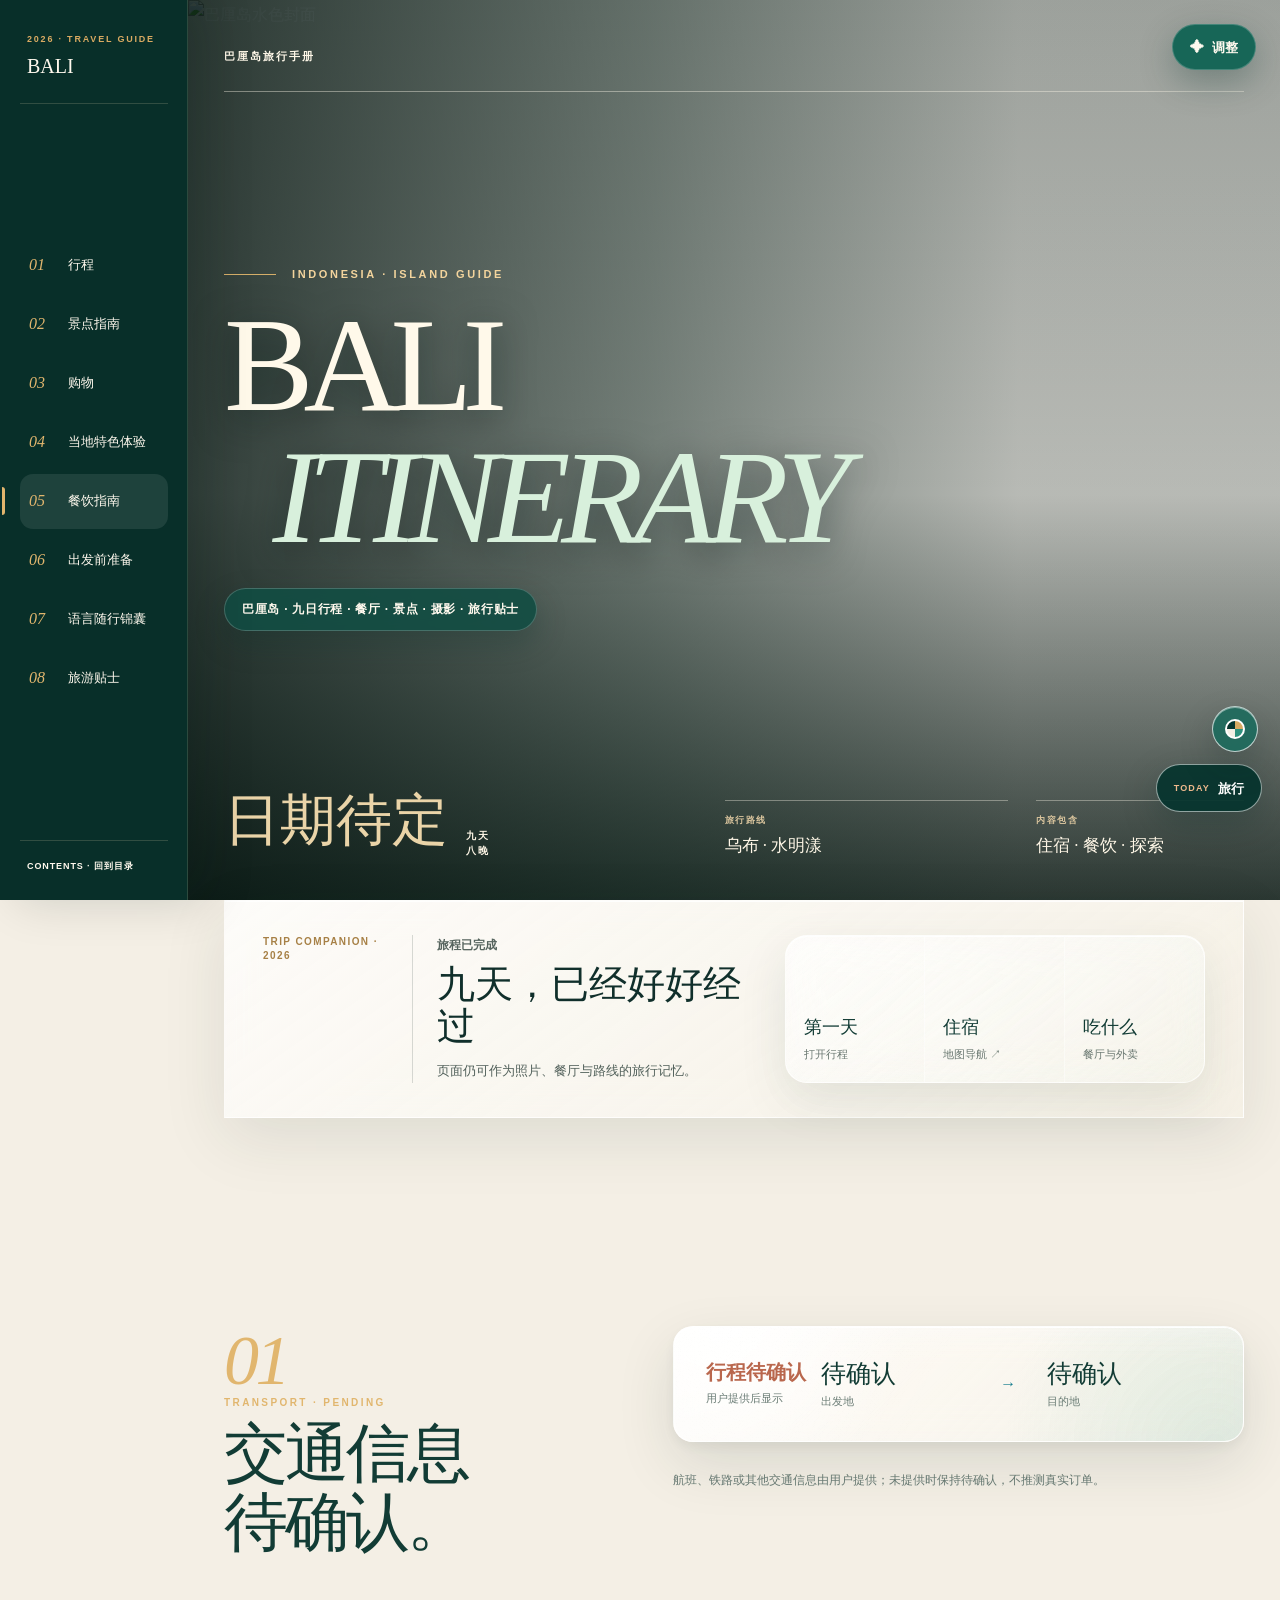
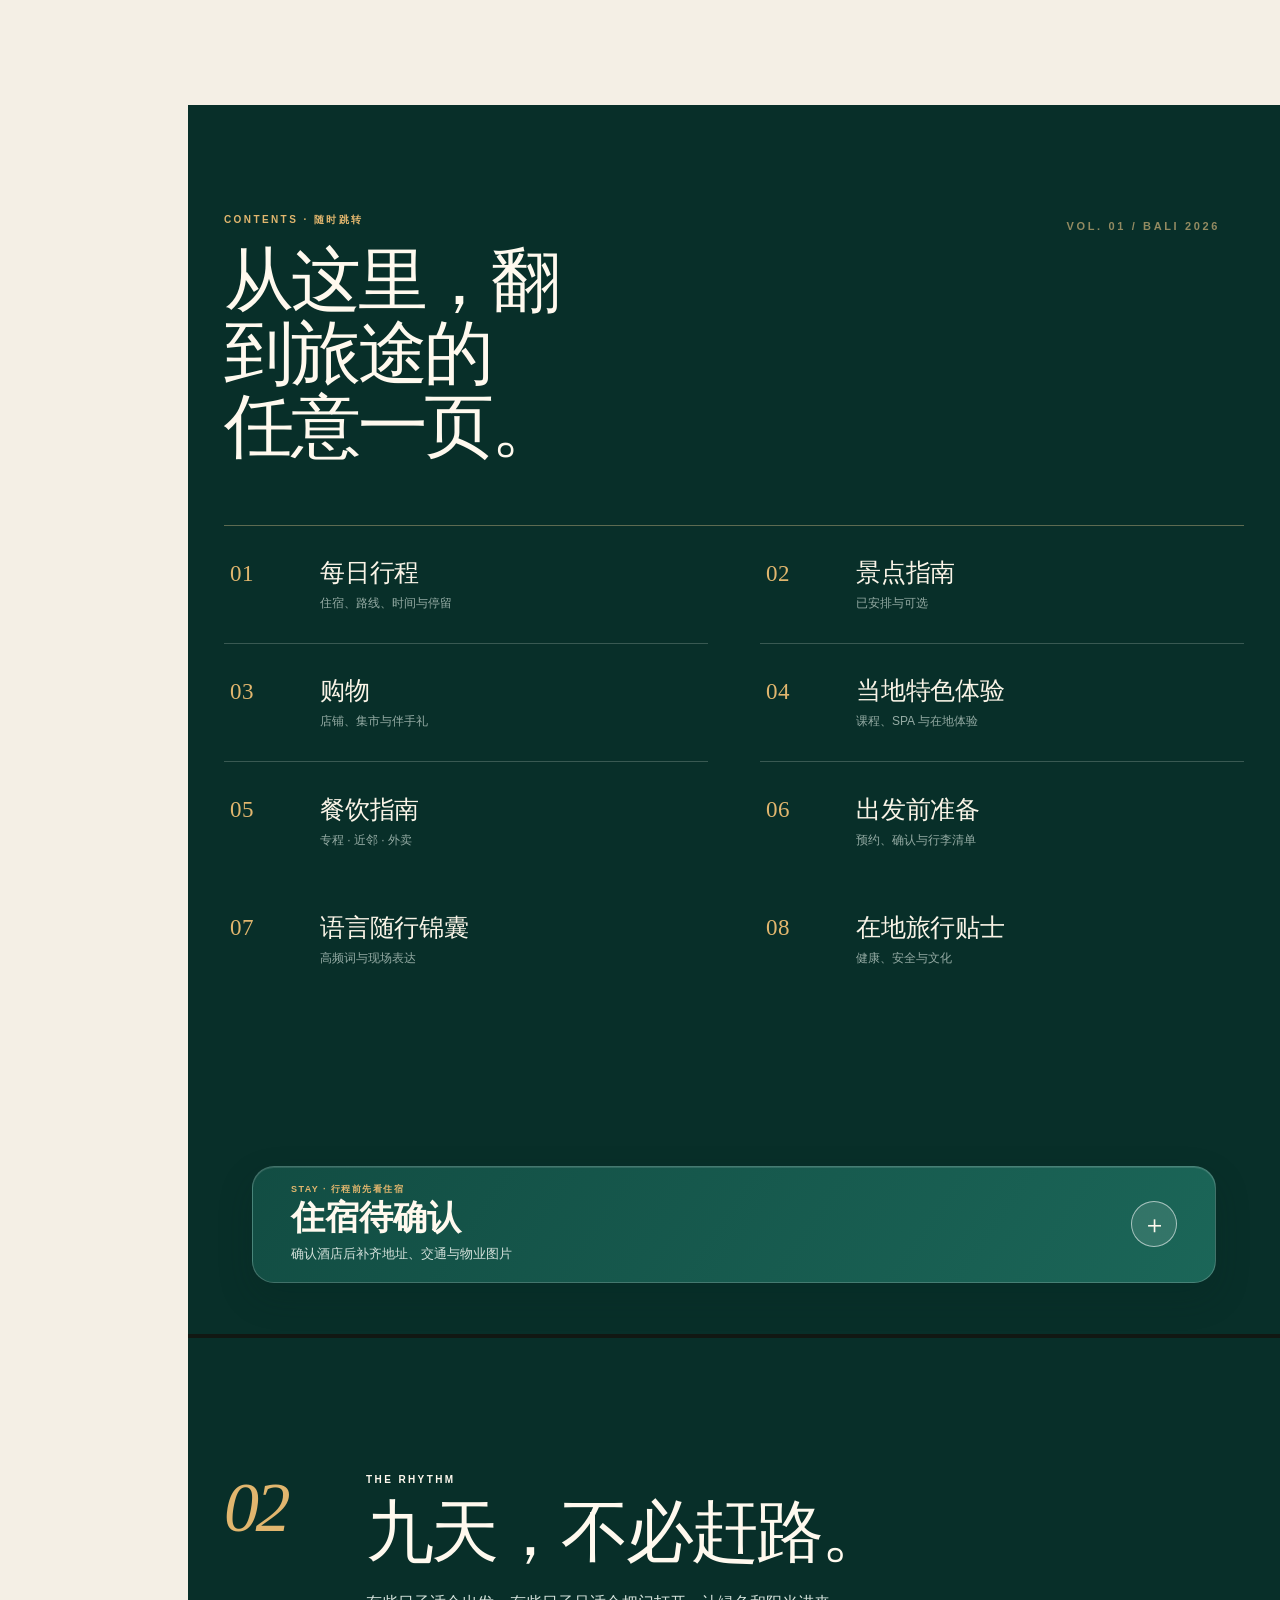
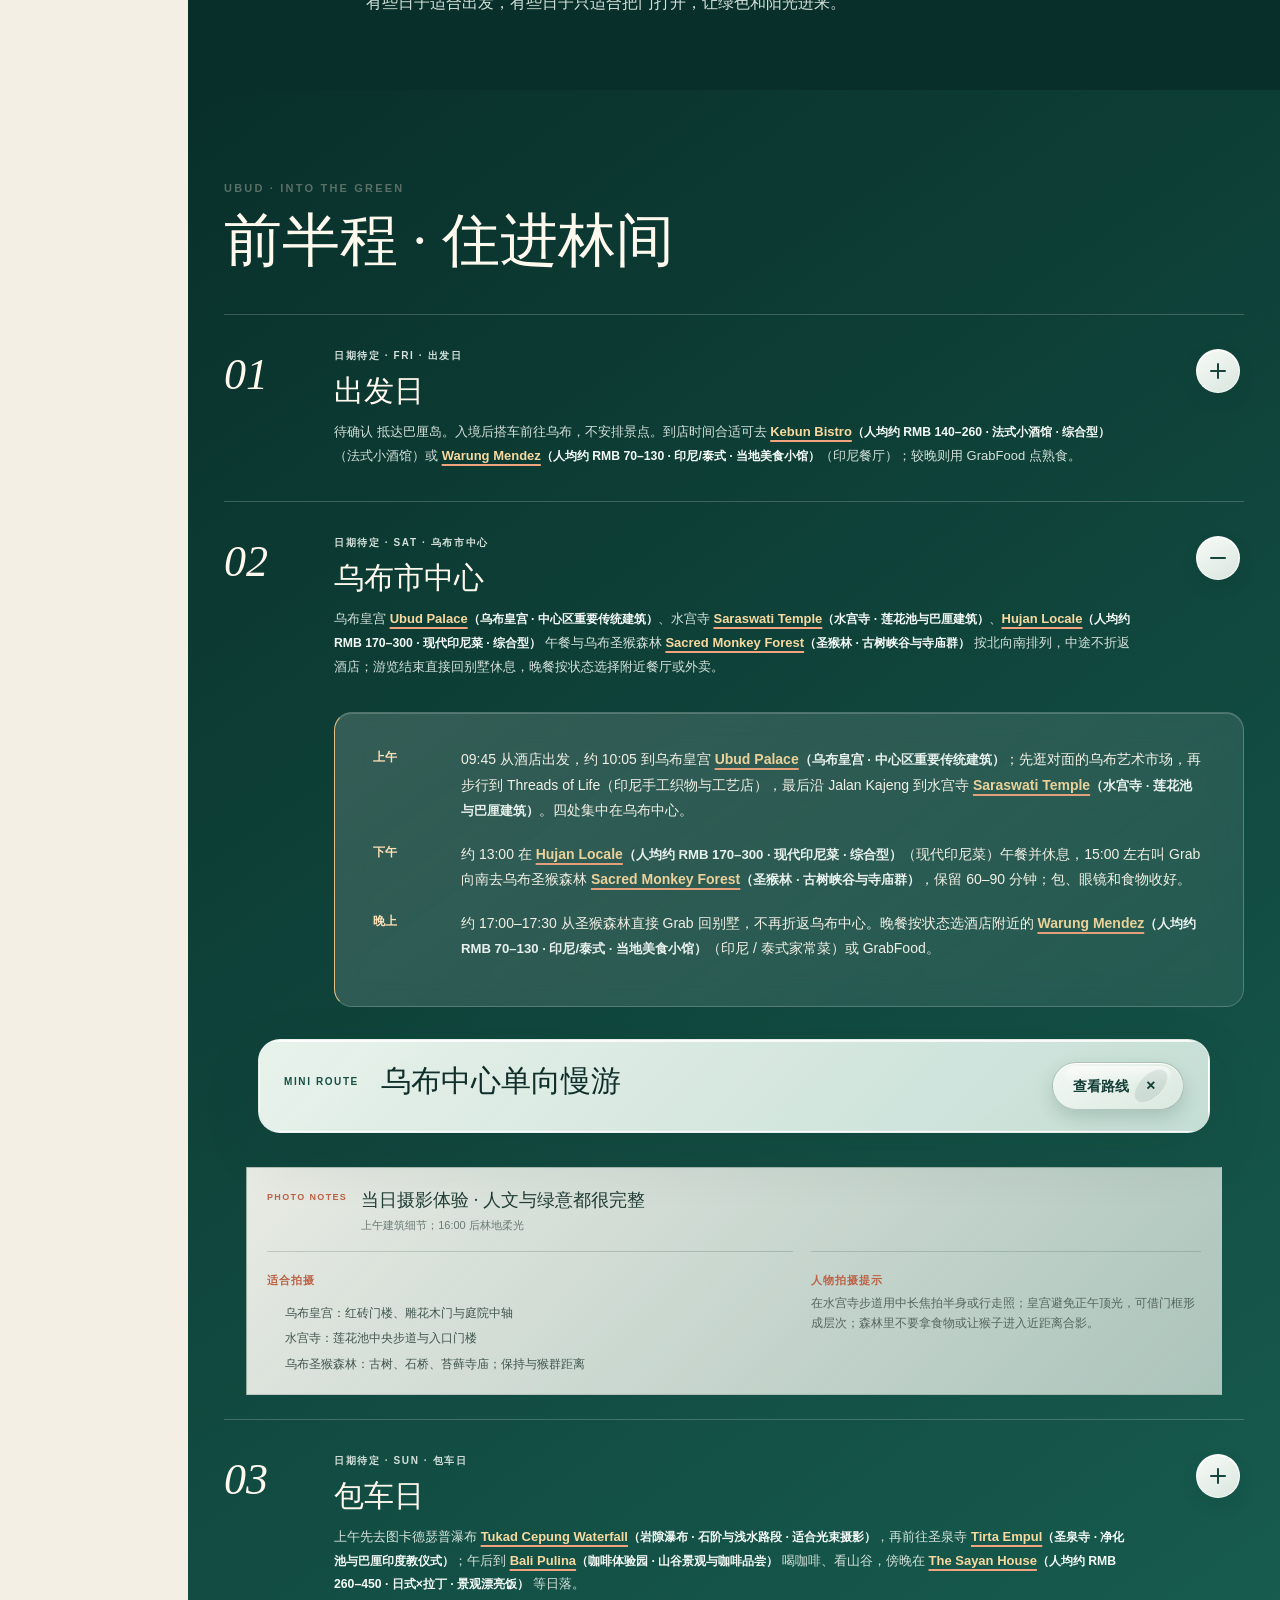
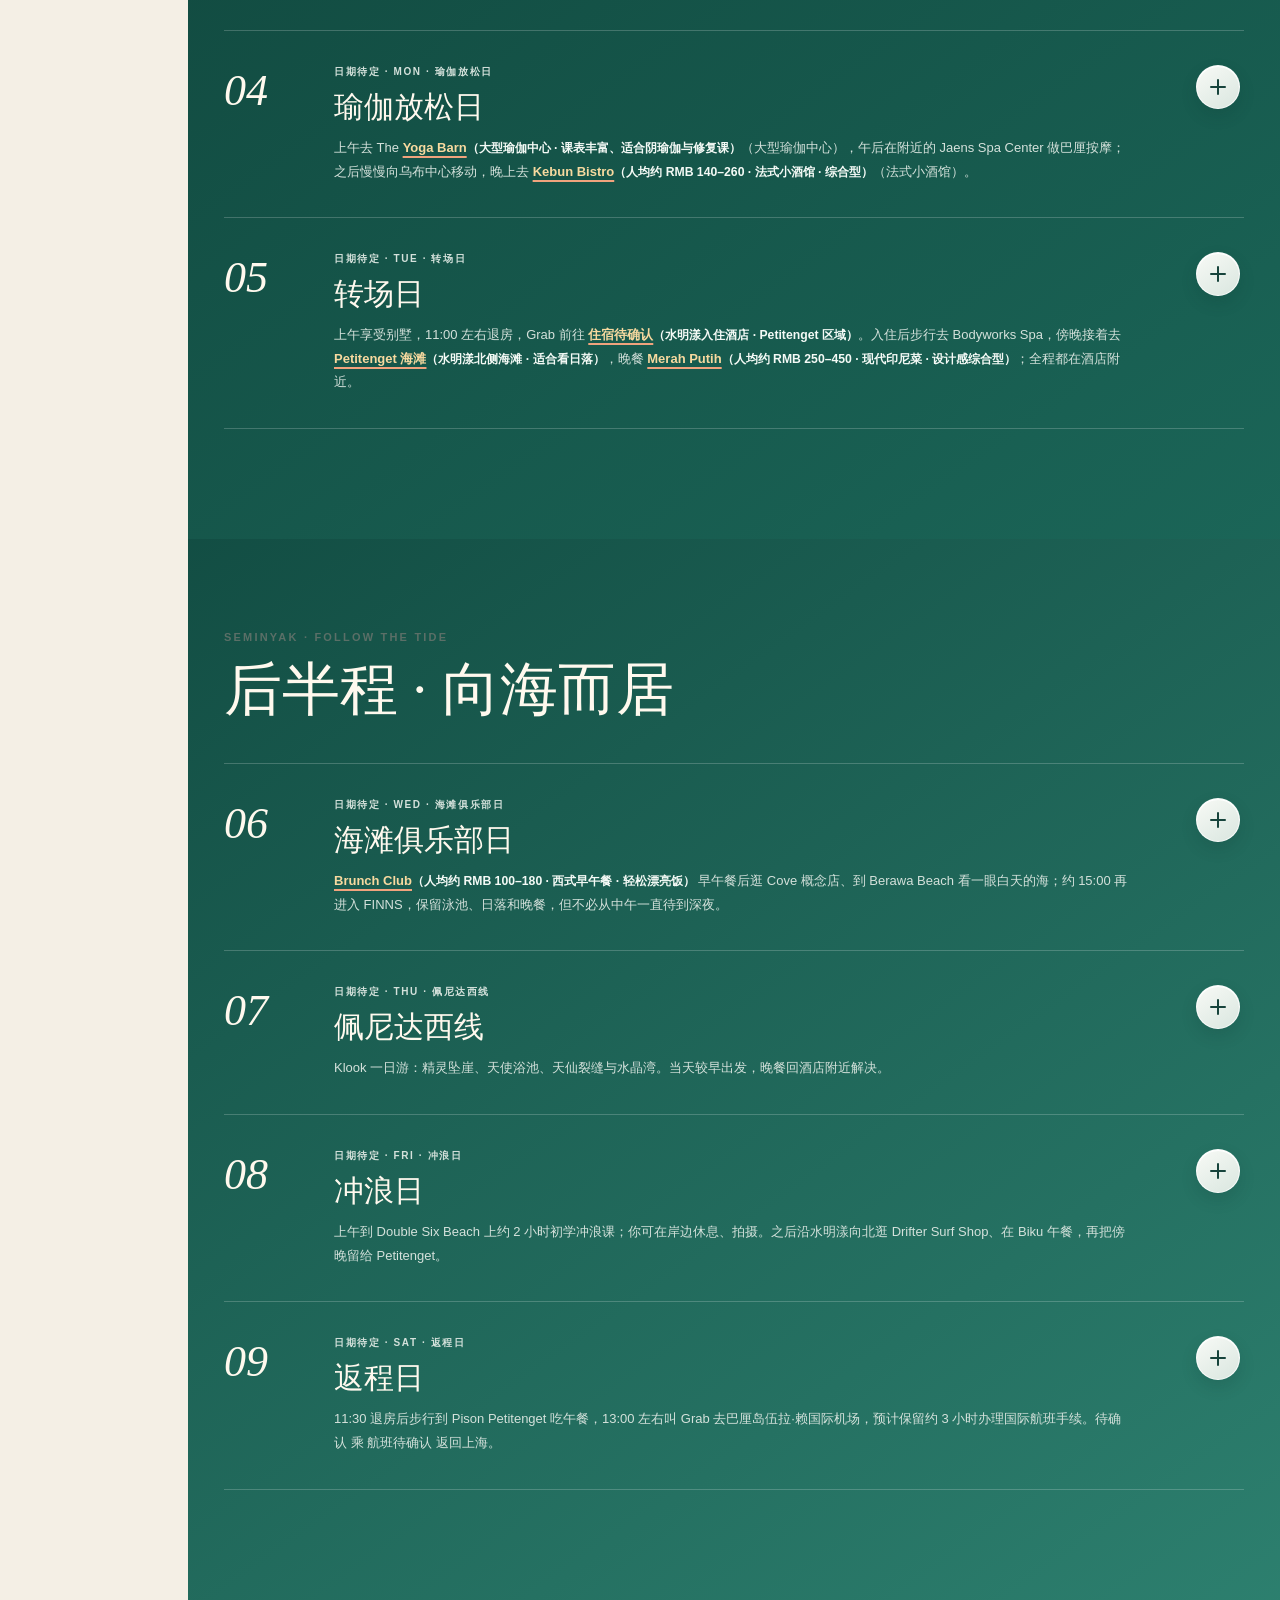
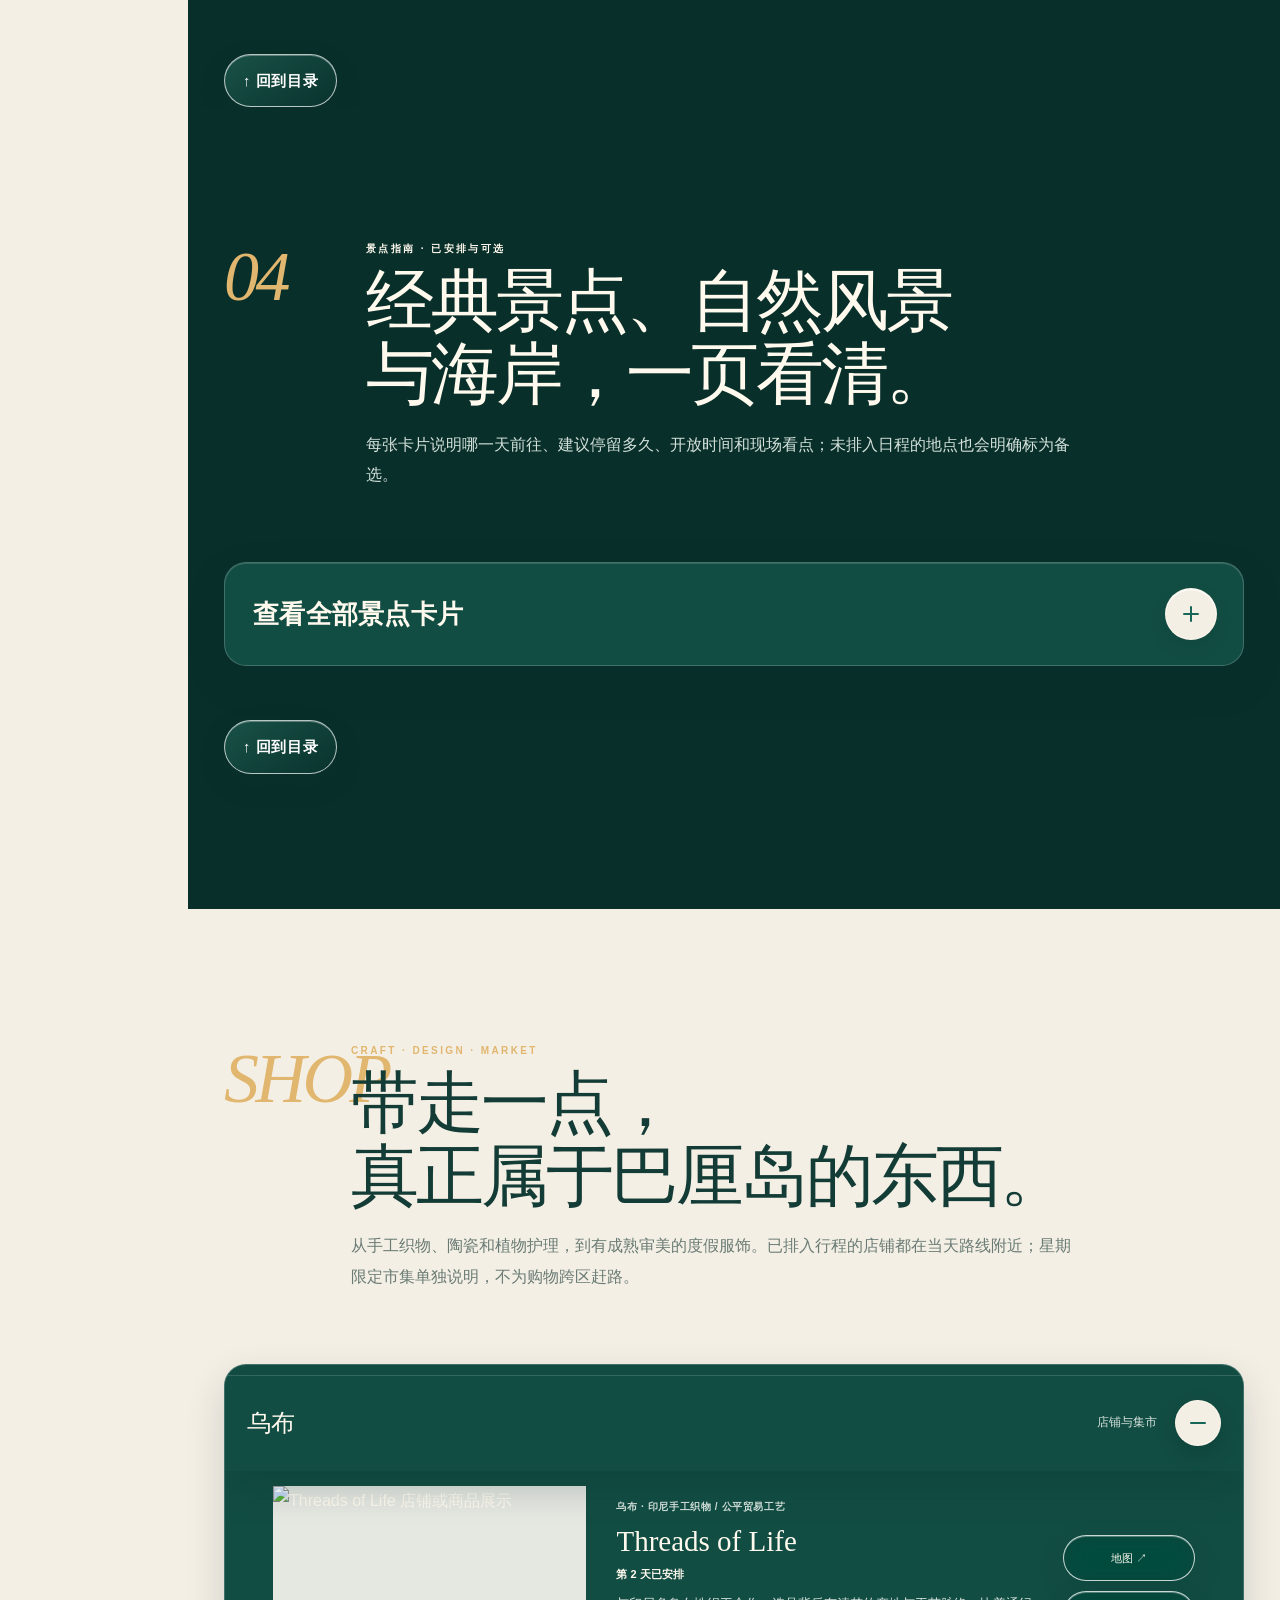
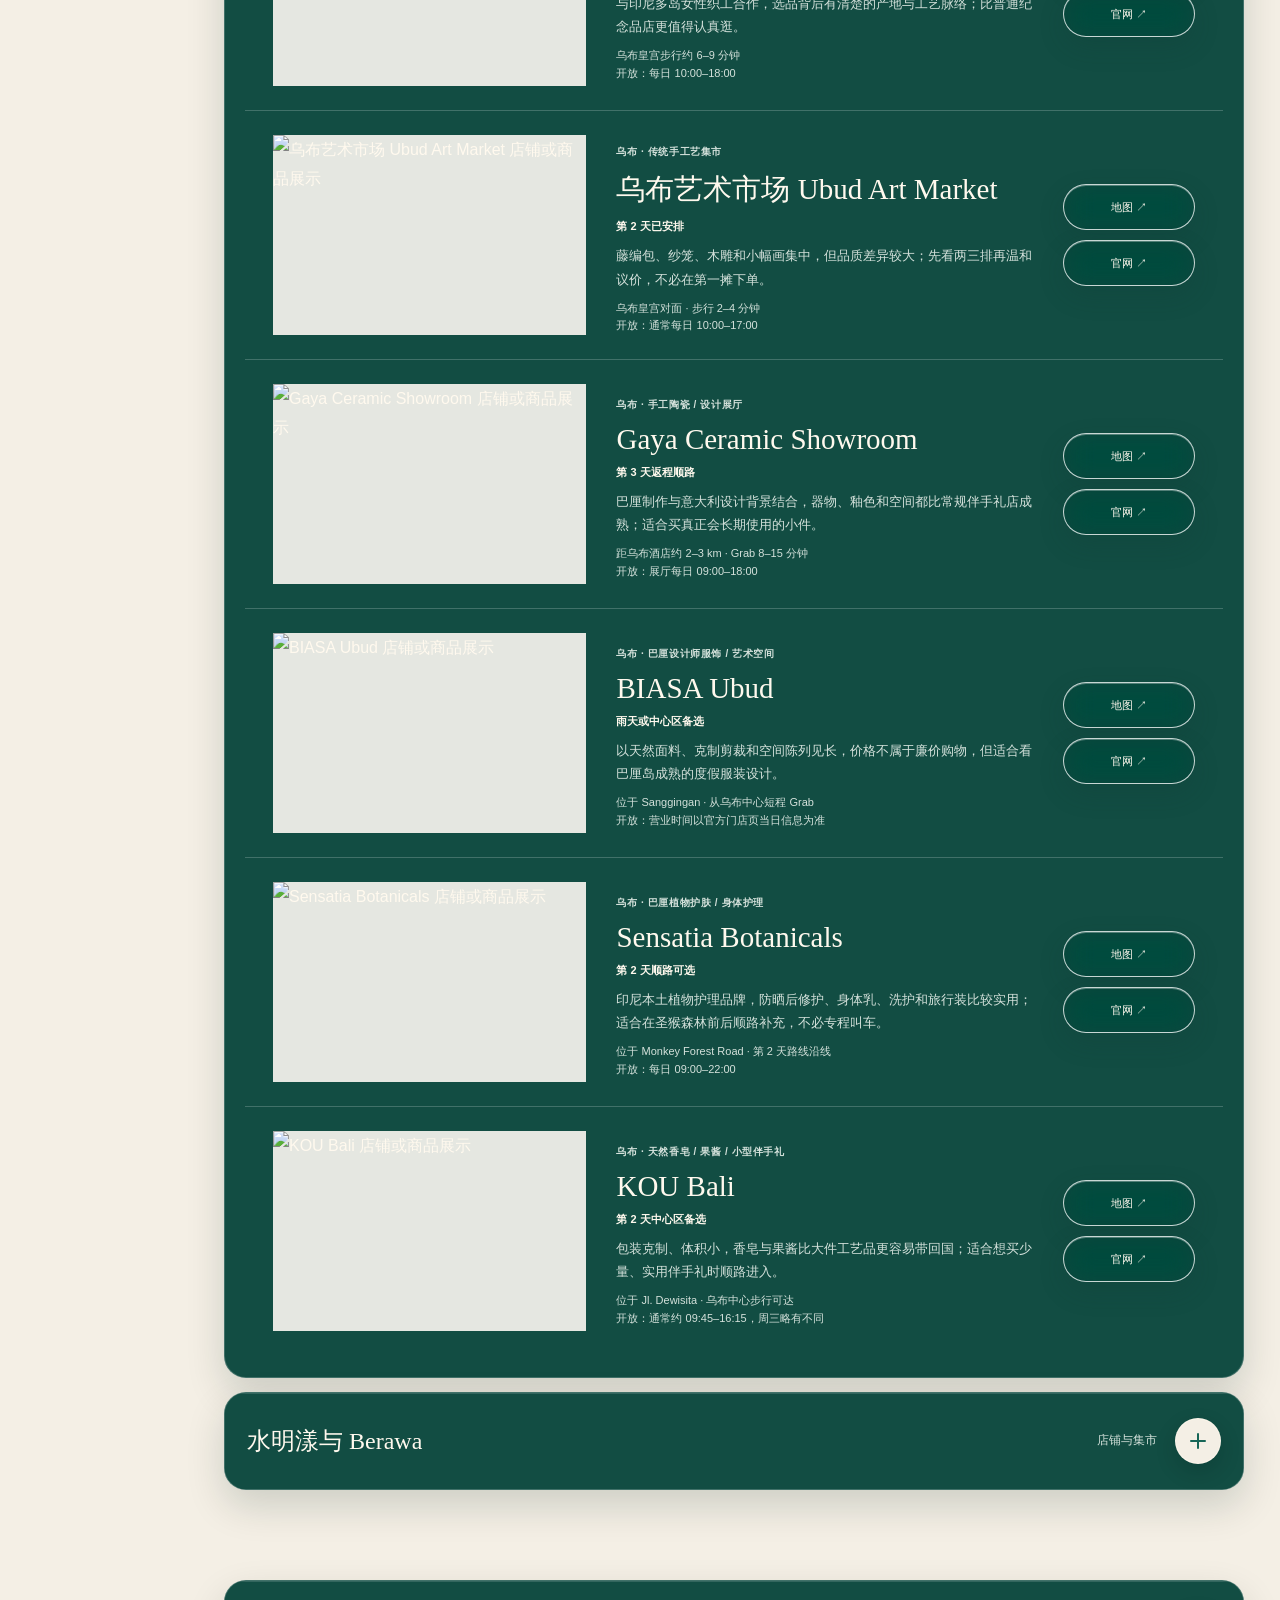
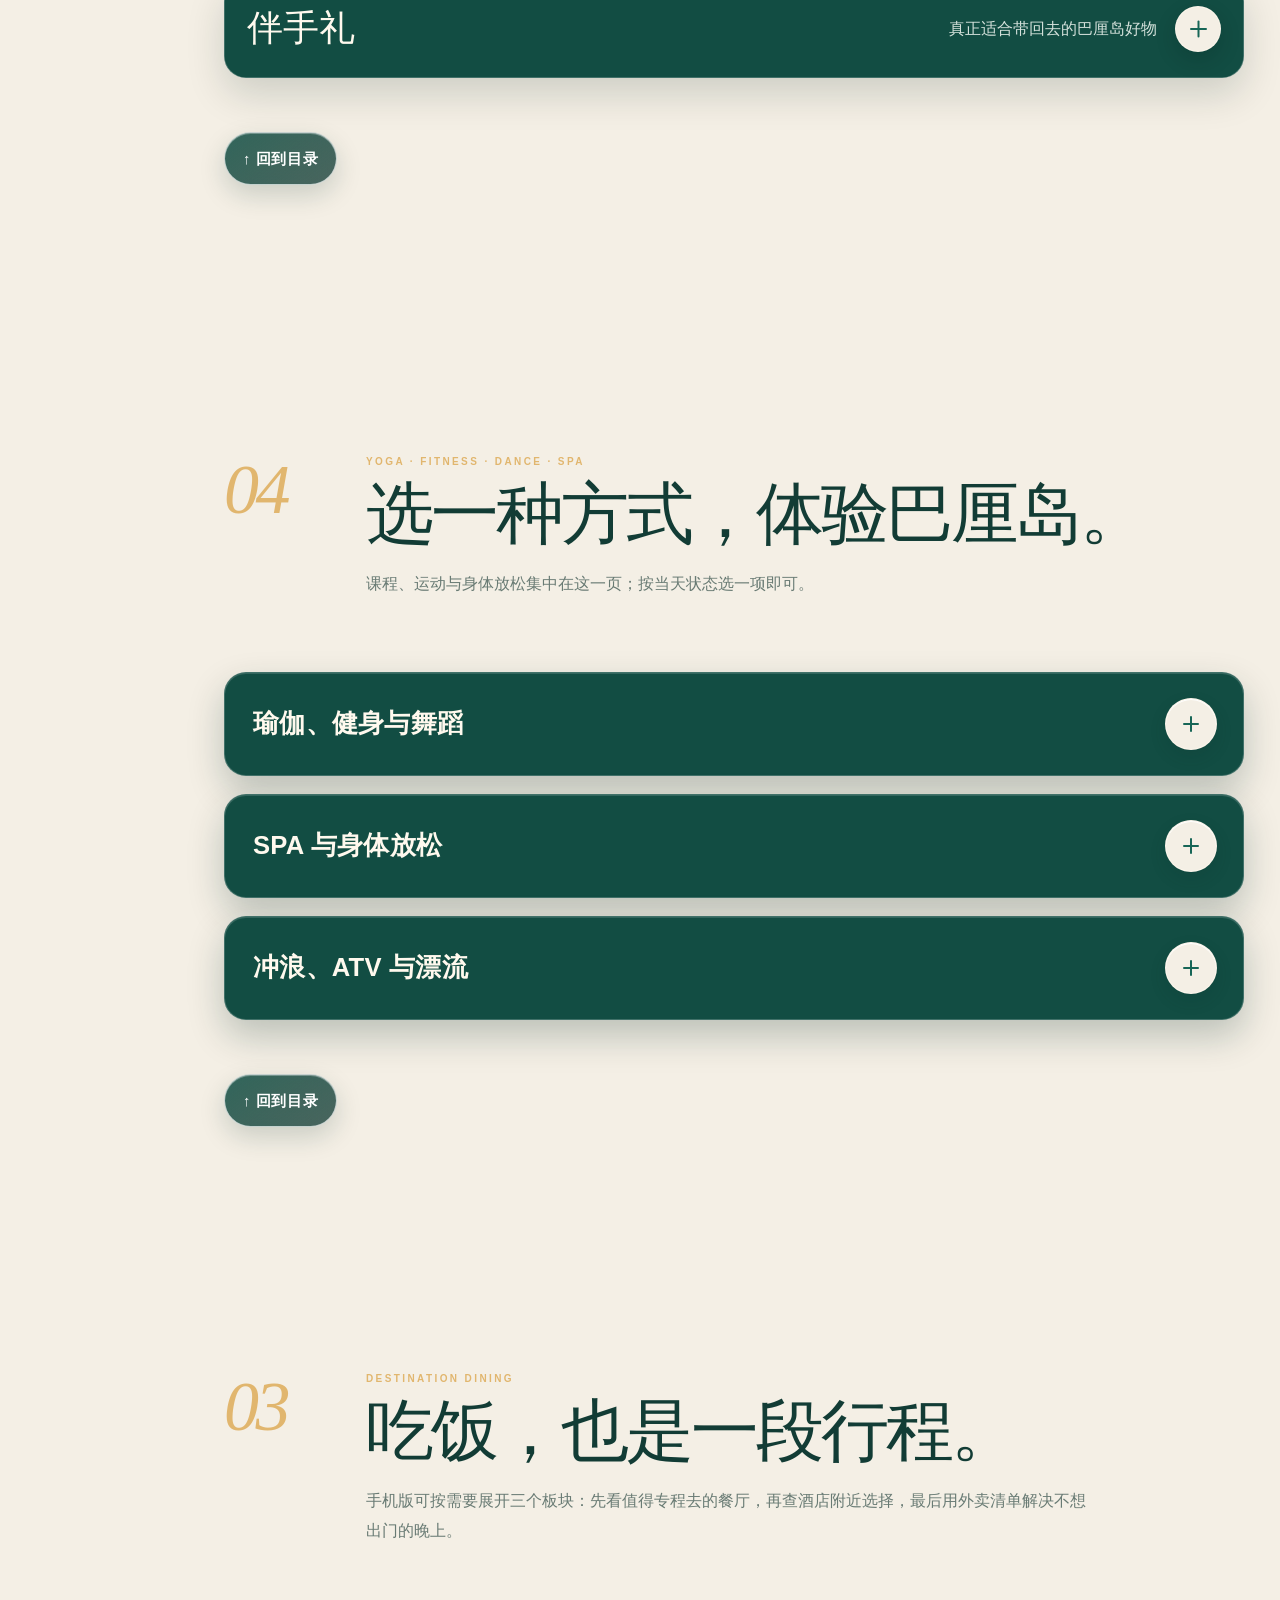
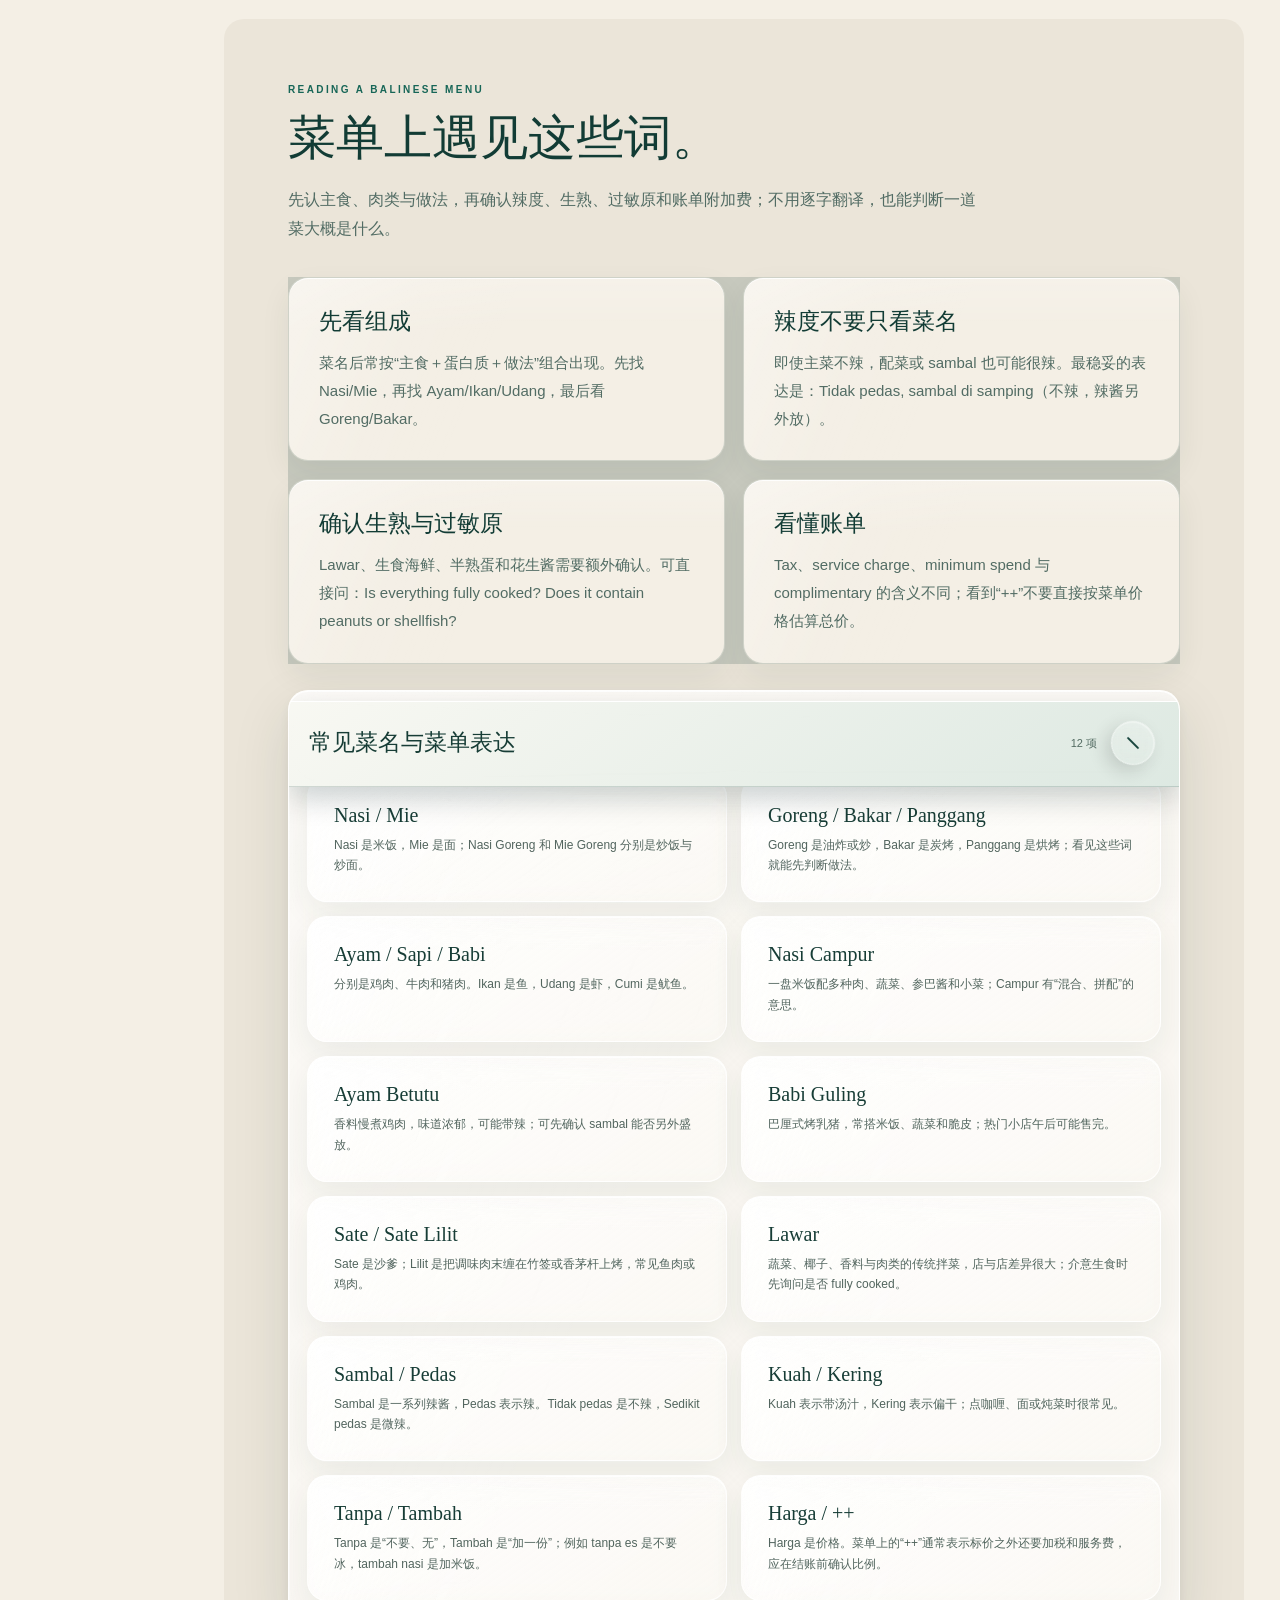
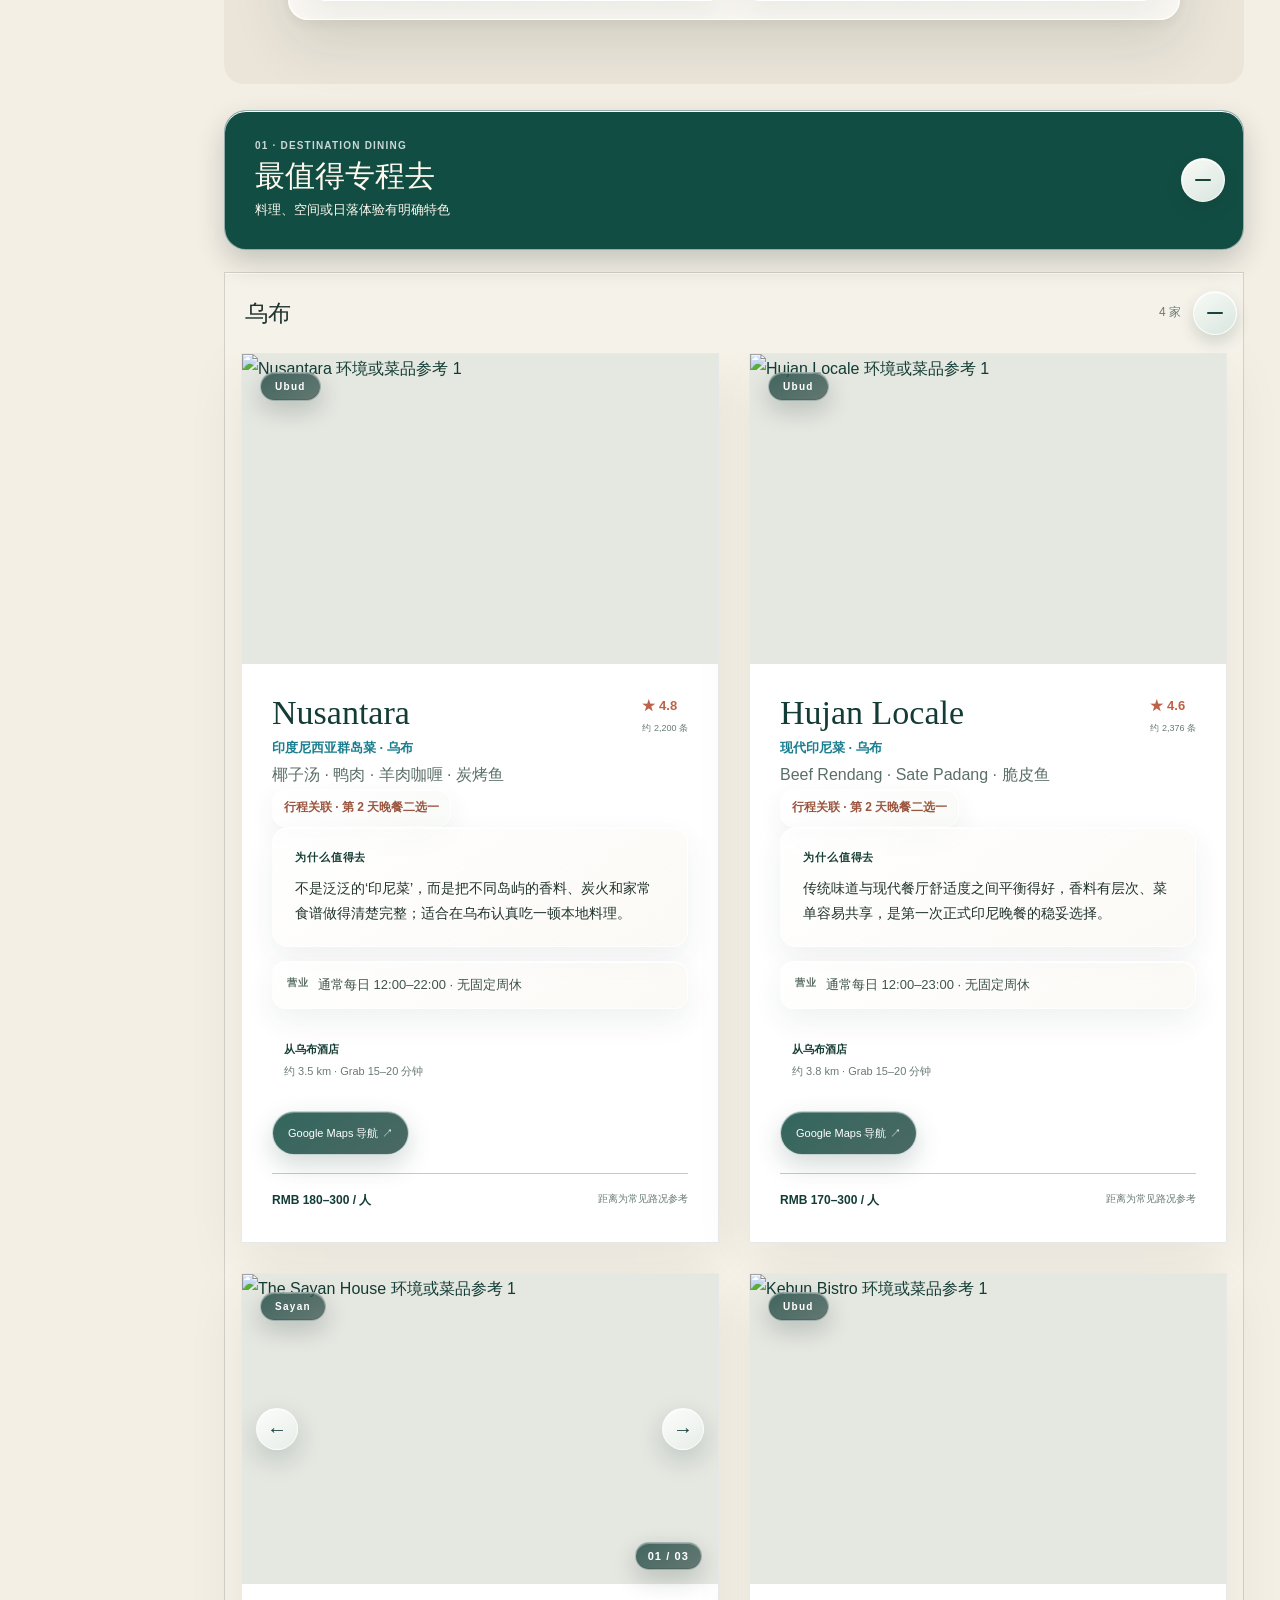
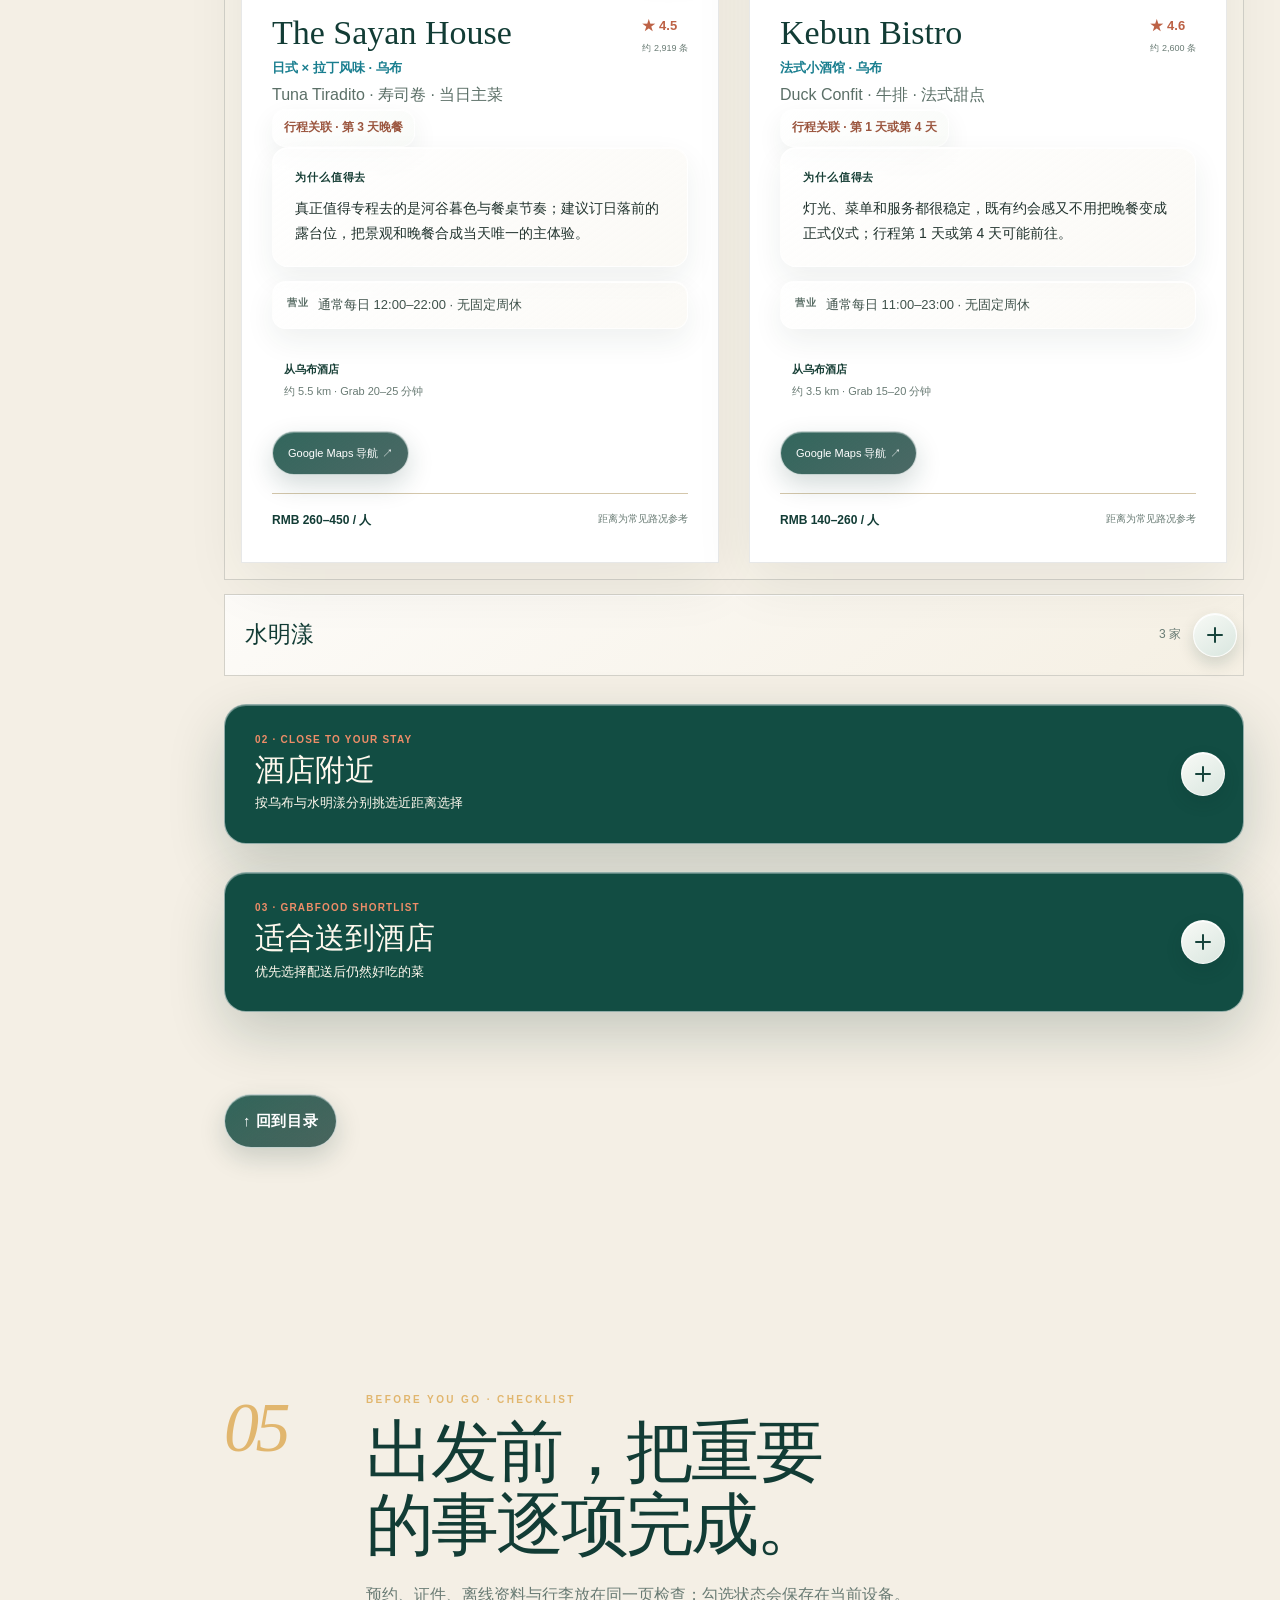
==== commit 25e5dc6c: "feat: region-aware map providers (Baidu domestic / Google international)" ====
--- a/assets/canonical/product/index.html
+++ b/assets/canonical/product/index.html
@@ -4,7 +4,7 @@
 @layer theme{:root,:host{--font-sans:ui-sans-serif, system-ui, sans-serif, "Apple Color Emoji", "Segoe UI Emoji", "Segoe UI Symbol", "Noto Color Emoji";--font-mono:ui-monospace, SFMono-Regular, Menlo, Monaco, Consolas, "Liberation Mono", "Courier New", monospace;--spacing:.25rem;--default-font-family:var(--font-sans);--default-mono-font-family:var(--font-mono)}}@layer base{*,:after,:before,::backdrop{box-sizing:border-box;border:0 solid;margin:0;padding:0}::file-selector-button{box-sizing:border-box;border:0 solid;margin:0;padding:0}html,:host{-webkit-text-size-adjust:100%;tab-size:4;line-height:1.5;font-family:var(--default-font-family,ui-sans-serif, system-ui, sans-serif, "Apple Color Emoji", "Segoe UI Emoji", "Segoe UI Symbol", "Noto Color Emoji");font-feature-settings:var(--default-font-feature-settings,normal);font-variation-settings:var(--default-font-variation-settings,normal);-webkit-tap-highlight-color:transparent}hr{height:0;color:inherit;border-top-width:1px}abbr:where([title]){-webkit-text-decoration:underline dotted;text-decoration:underline dotted}h1,h2,h3,h4,h5,h6{font-size:inherit;font-weight:inherit}a{color:inherit;-webkit-text-decoration:inherit;-webkit-text-decoration:inherit;-webkit-text-decoration:inherit;-webkit-text-decoration:inherit;text-decoration:inherit}b,strong{font-weight:bolder}code,kbd,samp,pre{font-family:var(--default-mono-font-family,ui-monospace, SFMono-Regular, Menlo, Monaco, Consolas, "Liberation Mono", "Courier New", monospace);font-feature-settings:var(--default-mono-font-feature-settings,normal);font-variation-settings:var(--default-mono-font-variation-settings,normal);font-size:1em}small{font-size:80%}sub,sup{vertical-align:baseline;font-size:75%;line-height:0;position:relative}sub{bottom:-.25em}sup{top:-.5em}table{text-indent:0;border-color:inherit;border-collapse:collapse}:-moz-focusring{outline:auto}progress{vertical-align:baseline}summary{display:list-item}ol,ul,menu{list-style:none}img,svg,video,canvas,audio,iframe,embed,object{vertical-align:middle;display:block}img,video{max-width:100%;height:auto}button,input,select,optgroup,textarea{font:inherit;font-feature-settings:inherit;font-variation-settings:inherit;letter-spacing:inherit;color:inherit;opacity:1;background-color:#0000;border-radius:0}::file-selector-button{font:inherit;font-feature-settings:inherit;font-variation-settings:inherit;letter-spacing:inherit;color:inherit;opacity:1;background-color:#0000;border-radius:0}:where(select:is([multiple],[size])) optgroup{font-weight:bolder}:where(select:is([multiple],[size])) optgroup option{padding-inline-start:20px}::file-selector-button{margin-inline-end:4px}::placeholder{opacity:1}@supports (not ((-webkit-appearance:-apple-pay-button))) or (contain-intrinsic-size:1px){::placeholder{color:currentColor}@supports (color:color-mix(in lab, red, red)){::placeholder{color:color-mix(in oklab, currentcolor 50%, transparent)}}}textarea{resize:vertical}::-webkit-search-decoration{-webkit-appearance:none}::-webkit-date-and-time-value{min-height:1lh;text-align:inherit}::-webkit-datetime-edit{display:inline-flex}::-webkit-datetime-edit-fields-wrapper{padding:0}::-webkit-datetime-edit{padding-block:0}::-webkit-datetime-edit-year-field{padding-block:0}::-webkit-datetime-edit-month-field{padding-block:0}::-webkit-datetime-edit-day-field{padding-block:0}::-webkit-datetime-edit-hour-field{padding-block:0}::-webkit-datetime-edit-minute-field{padding-block:0}::-webkit-datetime-edit-second-field{padding-block:0}::-webkit-datetime-edit-millisecond-field{padding-block:0}::-webkit-datetime-edit-meridiem-field{padding-block:0}::-webkit-calendar-picker-indicator{line-height:1}:-moz-ui-invalid{box-shadow:none}button,input:where([type=button],[type=reset],[type=submit]){appearance:button}::file-selector-button{appearance:button}::-webkit-inner-spin-button{height:auto}::-webkit-outer-spin-button{height:auto}[hidden]:where(:not([hidden=until-found])){display:none!important}}@layer components;@layer utilities{.relative{position:relative}.start{inset-inline-start:var(--spacing)}.end{inset-inline-end:var(--spacing)}.container{width:100%}@media (width>=40rem){.container{max-width:40rem}}@media (width>=48rem){.container{max-width:48rem}}@media (width>=64rem){.container{max-width:64rem}}@media (width>=80rem){.container{max-width:80rem}}@media (width>=96rem){.container{max-width:96rem}}.contents{display:contents}.table{display:table}}:root{--jungle:#173f36;--deep:#0c2e2c;--sea:#197e8f;--lagoon:#a8d8d3;--sand:#e8d8b6;--limestone:#f6f0e4;--terracotta:#bd6246;--ink:#21332e;--muted:#697b74;--white:#fffdf8}*{box-sizing:border-box}html{scroll-behavior:smooth}body{background:var(--white);color:var(--ink);margin:0;font-family:Microsoft YaHei,PingFang SC,Noto Sans CJK SC,Arial,sans-serif;line-height:1.75}a{color:inherit;text-decoration:none}.shell{width:min(1160px,100% - 48px);margin:auto}.eyebrow{letter-spacing:.2em;text-transform:uppercase;margin:0 0 10px;font:700 11px/1.3 Arial,sans-serif}.section-no{color:var(--terracotta);opacity:.78;font:500 62px/1 Georgia,serif}h1,h2,h3,p{margin-top:0}h2{letter-spacing:-.03em;margin:0 0 18px;font:500 clamp(34px,5vw,64px)/1.12 Georgia,Songti SC,serif}h3{line-height:1.35}.hero{color:#f8f1df;background:radial-gradient(circle at 78% 42%,#2a7269 0 12%,#0000 36%),linear-gradient(125deg,#0b2927 0%,#174a3e 48%,#1b6971 100%);min-height:760px;position:relative;overflow:hidden}.hero:before{content:"";background:linear-gradient(115deg,#0000 48%,#ffffff0f 48.3% 48.8%,#0000 49.1%),repeating-linear-gradient(100deg,#0000 0 70px,#ffffff05 71px 72px);position:absolute;inset:0}.nav{z-index:2;border-bottom:1px solid #ffffff2e;justify-content:space-between;align-items:center;height:92px;display:flex;position:relative}.brand{letter-spacing:.22em;font:700 12px Arial}.navlinks{gap:28px;font-size:13px;display:flex}.hero-inner{z-index:2;padding:118px 0 100px;position:relative}.hero h1{letter-spacing:-.055em;max-width:820px;margin:0 0 34px;font:500 clamp(52px,8vw,102px)/1.02 Georgia,Songti SC,serif}.lede{color:#dce9df;max-width:650px;font-size:17px;line-height:1.9}.hero-notes{flex-wrap:wrap;gap:12px;margin-top:44px;display:flex}.hero-notes span{border:1px solid #ffffff59;border-radius:99px;padding:8px 15px;font-size:12px}.sun-disc{background:var(--terracotta);border-radius:50%;width:330px;height:330px;position:absolute;bottom:-120px;right:-80px;box-shadow:0 0 100px #e28b5c38}.flight-band{background:var(--limestone);padding:90px 0}.flight-grid{grid-template-columns:1fr 1.25fr;align-items:start;gap:22px 70px;display:grid}.flight-card{background:var(--white);border-left:5px solid var(--sea);grid-template-columns:100px 1fr 32px 1fr;align-items:center;gap:15px;padding:24px;display:grid;box-shadow:0 12px 35px #19372f14}.flight-card b{color:var(--terracotta);font:700 20px Arial}.flight-card small,.flight-card span{color:var(--muted);font-size:11px;display:block}.flight-card strong{font:500 25px Georgia,serif}.flight-card i{color:var(--sea);font-style:normal}.fineprint{color:var(--muted);grid-column:2;margin:4px 0 0;font-size:12px}.section{padding:110px 0}.section-heading{grid-template-columns:105px 1fr;align-items:start;margin-bottom:60px;display:grid}.section-heading>div>p:last-child{color:var(--muted);max-width:680px}.days{border-top:1px solid #cbd6d0}.day{border-bottom:1px solid #d8dfda;grid-template-columns:90px 1fr;gap:35px;padding:34px 20px 34px 0;display:grid;position:relative}.day:after{content:"";background:var(--jungle);transform-origin:top;width:7px;height:100%;transition:all .35s;position:absolute;top:0;right:0;transform:scaleY(0)}.day:hover:after{transform:scaleY(1)}.day-index{color:#a8b7af;font:italic 34px Georgia}.day h3{margin:0 0 9px;font:500 25px Georgia,Songti SC,serif}.day p:last-child{color:#55665f;max-width:800px;margin:0}.day.coast .eyebrow{color:var(--sea)}.day.ubud .eyebrow{color:var(--jungle)}.day.penida .eyebrow{color:var(--terracotta)}.penida-section{background:var(--deep);color:#edf5ef;padding:110px 0}.section-heading.light .section-no{color:#eb9776}.section-heading.light p:last-child{color:#a9c3bb}.penida-timeline{border-left:1px solid #5d7f78;max-width:850px;margin-left:105px}.penida-stop{grid-template-columns:120px 1fr;gap:30px;padding:0 0 30px 38px;display:grid;position:relative}.penida-stop:before{content:"";background:var(--terracotta);border-radius:50%;width:13px;height:13px;position:absolute;top:8px;left:-7px;box-shadow:0 0 0 7px #bd624626}.penida-stop time{color:#f0c592;font:500 27px Georgia}.penida-stop h3{margin:0 0 4px;font:500 21px Georgia,Songti SC,serif}.penida-stop p{color:#a9c3bb;margin:0}.penida-note{color:#dce9df;border-left:4px solid var(--terracotta);background:#16463f;max-width:850px;margin:22px 0 0 105px;padding:20px 24px}.restaurant-grid{grid-template-columns:repeat(2,1fr);gap:28px;display:grid}.restaurant{background:var(--limestone);overflow:hidden}.photo{height:310px;position:relative;overflow:hidden}.photo img{object-fit:cover;width:100%;height:100%;transition:transform .7s}.restaurant:hover .photo img{transform:scale(1.035)}.photo span{color:#fff;letter-spacing:.15em;text-transform:uppercase;background:#0c2e2ce0;padding:7px 12px;font:700 10px Arial;position:absolute;top:18px;left:18px}.restaurant-top{justify-content:space-between;align-items:start;gap:15px;display:flex}.restaurant-top h3{margin:0;font:500 28px Georgia,serif}.restaurant-top b{color:var(--terracotta);white-space:nowrap;font-size:13px}.cuisine{color:var(--sea);font-size:13px;font-weight:700}.restaurant-foot{border-top:1px solid #d4c7ab;justify-content:space-between;gap:15px;margin-top:18px;padding-top:16px;font-size:12px;display:flex}.restaurant-foot a{color:var(--muted);text-decoration:underline}.words-section{background:var(--limestone);padding:110px 0}.vocab-grid{grid-template-columns:repeat(5,1fr);gap:16px;display:grid}.vocab{background:var(--white);padding:22px}.vocab h3{color:var(--terracotta);border-bottom:1px solid #dccdaa;padding-bottom:10px;font:500 20px Georgia,Songti SC,serif}.vocab div{border-bottom:1px dotted #d8d2c5;justify-content:space-between;gap:8px;padding:8px 0;font-size:12px;display:flex}.vocab b{color:var(--jungle);font-family:Arial}.vocab span{color:var(--muted)}.quick-phrases{flex-wrap:wrap;gap:10px;margin-top:28px;display:flex}.quick-phrases span{background:var(--jungle);color:#fff;border-radius:99px;padding:10px 15px;font:700 12px Arial}.quick-phrases em{color:#cfe0d8;margin-left:6px;font:12px Microsoft YaHei}footer{color:#e5eee7;background:#071f1e;padding:90px 0}footer .shell{justify-content:space-between;align-items:end;display:flex}footer p{margin:0;font:500 32px/1.5 Georgia,Songti SC,serif}footer a{color:#a8c0b8;font-size:12px}@media (width<=850px){.shell{width:min(100% - 32px,680px)}.hero{min-height:690px}.navlinks{gap:16px}.hero-inner{padding-top:90px}.hero h1{font-size:55px}.flight-grid{grid-template-columns:1fr}.flight-grid>div:first-child{grid-row:auto}.fineprint{grid-column:1}.section{padding:78px 0}.section-heading{grid-template-columns:68px 1fr}.section-no{font-size:45px}.restaurant-grid{grid-template-columns:1fr}.photo{height:300px}.vocab-grid{grid-template-columns:repeat(2,1fr)}.penida-timeline,.penida-note{margin-left:0}.flight-grid h2{font-size:40px}}@media (width<=560px){.shell{width:calc(100% - 28px)}.nav{height:72px}.navlinks a:nth-child(2){display:none}.hero{min-height:650px}.hero h1{font-size:45px}.lede{font-size:15px}.hero-notes{margin-top:30px}.flight-band{padding:65px 0}.flight-card{grid-template-columns:70px 1fr 18px 1fr;gap:8px;padding:18px}.flight-card strong{font-size:20px}.flight-card b{font-size:16px}.section-heading{grid-template-columns:1fr;gap:14px}.section-no{font-size:38px}h2{font-size:39px}.day{grid-template-columns:48px 1fr;gap:12px;padding-right:0}.day h3{font-size:22px}.penida-section{padding:78px 0}.penida-stop{grid-template-columns:75px 1fr;gap:12px;padding-left:25px}.penida-stop time{font-size:21px}.photo{height:240px}.restaurant-body{padding:21px}.restaurant-top h3{font-size:24px}.restaurant-foot{flex-direction:column}.vocab-grid{grid-template-columns:1fr}.quick-phrases span{width:100%}footer .shell{display:block}footer p{margin-bottom:30px;font-size:26px}}.route-section{background:#f8f4e9;padding:110px 0 0}.journey-label{letter-spacing:.2em;font:700 11px Arial}.journey-block>h3{margin:8px 0 34px;font:500 42px Georgia,Songti SC,serif}.jungle-block{color:#edf5e9;background:linear-gradient(135deg,#143d33,#2c6657)}.sea-block{color:#effafb;background:linear-gradient(135deg,#116a7b,#69b8bd)}.journey-block .days{border-top:1px solid #ffffff4d}.journey-block .day{border-bottom:1px solid #ffffff47;padding:0;display:block}.journey-block .day:after{display:none}.day summary{cursor:pointer;grid-template-columns:78px 1fr 34px;align-items:start;gap:24px;padding:30px 0;list-style:none;display:grid}.day summary::-webkit-details-marker{display:none}.day summary .day-index{color:#ffffffa6;font:italic 36px Georgia}.day summary small{letter-spacing:.16em;opacity:.72;margin-bottom:8px;font:700 10px Arial;display:block}.day summary b{margin-bottom:8px;font:500 25px Georgia,Songti SC,serif;display:block}.day summary em{opacity:.82;max-width:800px;font-size:13px;font-style:normal;display:block}.day summary i{font:300 28px Arial;transition:all .25s}.day[open] summary i{transform:rotate(45deg)}.day-detail{background:#ffffff1f;border-left:3px solid #f0aa83;grid-template-columns:70px 1fr;gap:8px 18px;margin:0 0 32px 102px;padding:25px 30px;display:grid}.day-detail strong{color:#ffe0b5;font-size:12px}.day-detail p,.day-detail p:last-child{color:inherit;opacity:.94;margin:0 0 10px;font-size:14px}.photo-strip{scroll-snap-type:x mandatory;scrollbar-width:none;height:310px;display:flex;overflow-x:auto}.photo-strip::-webkit-scrollbar{display:none}.photo-strip figure{scroll-snap-align:start;flex:0 0 100%;height:100%;margin:0;position:relative}.photo-strip img{object-fit:cover;width:100%;height:100%}.photo-strip span{color:#fff;letter-spacing:.15em;background:#0c2e2ce0;padding:7px 12px;font:700 10px Arial;position:absolute;top:18px;left:18px}.swipe-hint{color:#d7e9e2;letter-spacing:.12em;background:#173f36;justify-content:space-between;padding:8px 18px;font-size:10px;display:flex}.distance{grid-template-columns:1fr 1fr;gap:10px;margin:18px 0;display:grid}.distance span{color:var(--muted);background:#fffaf0;padding:12px;font-size:11px}.distance b{color:var(--jungle);margin-bottom:2px;display:block}.restaurant-actions{flex-wrap:wrap;gap:10px;display:flex}.restaurant-actions a{color:var(--muted);font-size:11px;text-decoration:underline}.restaurant-actions .map-link{background:var(--sea);color:#fff;border-radius:2px;padding:9px 12px;text-decoration:none}.restaurant-foot span{color:var(--muted);font-size:10px}@media (width<=850px){.journey-block{margin:0 -16px;padding:58px 28px 70px}.photo-strip{height:290px}}@media (width<=560px){body{font-size:14px}.route-section{padding-top:72px}.journey-block{margin:0 -14px;padding:48px 18px 58px}.journey-block>h3{font-size:33px}.day summary{grid-template-columns:52px 1fr 22px;gap:10px;padding:24px 0}.day summary .day-index{font-size:28px}.day summary b{font-size:21px}.day summary em{font-size:12px;line-height:1.65}.day-detail{grid-template-columns:48px 1fr;gap:6px 10px;margin:0 0 25px 62px;padding:18px 16px}.day-detail p{font-size:12px}.photo-strip{height:250px}.distance{grid-template-columns:1fr}.restaurant-actions{align-items:center}.restaurant-actions .map-link{text-align:center;flex:1;padding:11px}.restaurant-foot{flex-direction:row}.restaurant-grid{gap:18px}.restaurant{border-radius:4px}}.inline-penida{background:#072f3f52;margin:0 0 34px 102px;padding:30px}.inline-penida h4{margin:0 0 26px;font:500 28px Georgia,Songti SC,serif}.inline-penida .penida-timeline{border-left-color:#ffffff59;max-width:none;margin-left:0}.inline-penida .penida-stop h3{font-size:18px}.inline-penida .penida-stop p{color:#ffffffbf}.inline-penida .penida-note{background:#0a3c468c;margin:5px 0 0}@media (width<=560px){.inline-penida{margin:0 0 25px 62px;padding:20px 15px}.inline-penida h4{font-size:23px}.inline-penida .penida-stop{grid-template-columns:62px 1fr;padding-left:20px}.inline-penida .penida-stop time{font-size:18px}}.flight-grid>div:first-child{grid-row:span 3}.return-flight{border-left-color:var(--terracotta)}.return-flight b{color:var(--sea)}.gallery-wrap{position:relative}.gallery-arrow{width:42px;height:42px;color:var(--jungle);cursor:pointer;z-index:3;background:#fffdf8eb;border:0;border-radius:50%;font-size:20px;transition:all .2s;position:absolute;top:50%;transform:translateY(-50%);box-shadow:0 4px 18px #0003}.gallery-arrow:hover{background:#fff;transform:translateY(-50%)scale(1.06)}.gallery-arrow.prev{left:14px}.gallery-arrow.next{right:14px}.gallery-count{color:#fff;letter-spacing:.1em;z-index:2;background:#0c2e2cdb;padding:6px 10px;font:700 10px Arial;position:absolute;bottom:14px;right:16px}.phrase-title{margin:58px 0 22px}.phrase-title h3{margin:0;font:500 32px Georgia,Songti SC,serif}.phrase-grid{background:#d8cdb8;border:1px solid #d8cdb8;grid-template-columns:repeat(2,1fr);gap:1px;display:grid}.phrase-grid>div{background:var(--white);grid-template-columns:42px 1fr;gap:12px;padding:18px;display:grid}.phrase-grid>div>span{color:var(--terracotta);font:italic 18px Georgia}.phrase-grid p{margin:0}.phrase-grid b,.phrase-grid em{display:block}.phrase-grid b{color:var(--jungle);font:600 13px/1.5 Arial}.phrase-grid em{color:var(--muted);margin-top:4px;font-size:12px;font-style:normal}@media (width<=850px){.flight-grid>div:first-child{grid-row:auto}.phrase-grid{grid-template-columns:1fr}}@media (width<=560px){.gallery-arrow{width:38px;height:38px}.gallery-arrow.prev{left:9px}.gallery-arrow.next{right:9px}.phrase-grid>div{grid-template-columns:34px 1fr;padding:15px 12px}.phrase-title{margin-top:42px}.vocab-grid{gap:10px}}.stay-section{background:#eee5d2;padding:110px 0}.stay-section .section-no{letter-spacing:.16em;margin-top:16px;font:700 14px Arial}.hotel-card{background:var(--white);grid-template-columns:1.1fr .9fr;grid-template-areas:"visual copy""map map";margin-bottom:42px;display:grid;overflow:hidden;box-shadow:0 18px 55px #1f362f1a}.hotel-card.coast-hotel{grid-template-columns:.9fr 1.1fr;grid-template-areas:"copy visual""map map"}.hotel-visual{grid-area:visual;min-width:0}.hotel-copy{grid-area:copy;padding:48px}.hotel-copy h3{margin:0 0 5px;font:500 38px/1.15 Georgia,Songti SC,serif}.hotel-fullname{color:var(--sea);font-size:13px;font-weight:700}.hotel-copy dl{border-top:1px solid #d9d0bd;margin:24px 0}.hotel-copy dl div{border-bottom:1px solid #e2d9c7;grid-template-columns:62px 1fr;gap:12px;padding:10px 0;font-size:12px;display:grid}.hotel-copy dt{color:var(--terracotta);font-weight:700}.hotel-copy dd{color:var(--muted);margin:0}.hotel-links{gap:10px;margin:20px 0 10px;display:flex}.hotel-links a{background:var(--jungle);color:#fff;padding:10px 14px;font-size:11px}.coast-hotel .hotel-links a{background:var(--sea)}.hotel-copy small{color:var(--muted)}.hotel-map{filter:saturate(.78)contrast(.92);border:0;grid-area:map;width:100%;height:260px}@media (width<=850px){.hotel-card,.hotel-card.coast-hotel{grid-template-columns:1fr;grid-template-areas:"visual""copy""map"}.hotel-visual .photo-strip{min-height:360px}.hotel-copy{padding:34px}.hotel-map{height:230px}}@media (width<=560px){.stay-section{padding:72px 0}.hotel-visual .photo-strip{height:270px;min-height:270px}.hotel-copy{padding:26px 20px}.hotel-copy h3{font-size:30px}.hotel-links a{text-align:center;flex:1}.hotel-map{height:210px}.navlinks{gap:12px}.navlinks a:nth-child(2){display:none}}.nearby-heading{margin:80px 0 28px}.nearby-heading h3{margin:0 0 10px;font:500 38px Georgia,Songti SC,serif}.nearby-heading>p:last-child{color:var(--muted);max-width:720px}.nearby-grid{grid-template-columns:repeat(2,1fr);gap:14px;display:grid}.nearby-card{background:#fffdf8;border:1px solid #ded4c1;padding:22px}.nearby-card>div:first-child{justify-content:space-between;display:flex}.nearby-card>div:first-child span{color:var(--sea);letter-spacing:.08em;font-size:10px;font-weight:700}.nearby-card>div:first-child b{color:var(--terracotta);font-size:11px}.nearby-card h4{margin:12px 0 2px;font:500 24px Georgia,serif}.nearby-card>strong{color:var(--jungle);font-size:12px}.nearby-card>p{color:var(--muted);margin:8px 0;font-size:12px}.nearby-card footer{color:inherit;background:0 0;border-top:1px solid #e3dac9;justify-content:space-between;align-items:center;margin-top:14px;padding:14px 0 0;display:flex}.nearby-card footer em{font-size:11px;font-style:normal}.nearby-card footer a{background:var(--sea);color:#fff;padding:8px 11px;font-size:10px}@media (width<=560px){.nearby-heading{margin-top:55px}.nearby-heading h3{font-size:31px}.nearby-grid{grid-template-columns:1fr}.nearby-card{padding:18px}}.hotel-map{display:none}.distance.single{grid-template-columns:1fr}.restaurant-top b small,.nearby-card>div:first-of-type b small{color:var(--muted);margin-top:2px;font-size:9px;font-weight:500;display:block}.nearby-card{overflow:hidden}.nearby-card>img{object-fit:cover;width:calc(100% + 44px);height:190px;margin:-22px -22px 18px}.nearby-card>div:first-of-type{justify-content:space-between;display:flex}.nearby-card>div:first-of-type span{color:var(--sea);letter-spacing:.08em;font-size:10px;font-weight:700}.nearby-card>div:first-of-type b{color:var(--terracotta);text-align:right;font-size:11px}@media (width<=560px){.nearby-card>img{width:calc(100% + 36px);height:175px;margin:-18px -18px 16px}}.tips-section{color:#edf5ef;background:#0c302e;padding:110px 0}.tips-section .section-heading p:last-child{color:#adc5bd}.tips-page{color:var(--ink);background:#f7f0e2;margin:0 0 28px;padding:50px}.tips-page h3{margin:0 0 15px;font:500 40px Georgia,Songti SC,serif}.packing-page{background:#d7b776;grid-template-columns:.8fr 1.2fr;gap:60px;display:grid}.packing-page ol{grid-template-columns:1fr 1fr;gap:0 24px;margin:0;padding:0;list-style:none;display:grid}.packing-page li{border-bottom:1px solid #23332e38;grid-template-columns:34px 1fr;gap:8px;padding:11px 0;font-size:12px;display:grid}.packing-page li span{color:#8b4b37;font:italic 15px Georgia}.tips-intro{max-width:700px;margin-bottom:34px}.tips-grid{grid-template-columns:repeat(2,1fr);gap:14px;display:grid}.tips-grid>div{border-left:4px solid var(--terracotta);background:#fffdf8;padding:24px}.tips-grid h4{margin:0 0 8px;font:500 20px Georgia,Songti SC,serif}.tips-grid p{color:#52655e;margin:0;font-size:12px}.source-note{color:#b8cdc5;flex-wrap:wrap;align-items:center;gap:12px;padding-top:20px;font-size:10px;display:flex}.source-note a{text-decoration:underline}.source-note span{margin-left:auto}@media (width<=700px){.tips-section{padding:75px 0}.tips-page{padding:28px 20px}.packing-page{grid-template-columns:1fr;gap:25px}.packing-page ol,.tips-grid{grid-template-columns:1fr}.tips-page h3{font-size:31px}.source-note span{width:100%;margin-left:0}.navlinks a:last-child{display:none}}.food-field-page .tips-grid>div{border-left-color:#a84f37}.practical-page .tips-grid{grid-template-columns:repeat(2,1fr)}.practical-page .tips-grid>div{border-left-color:#c89548}@media (width<=700px){.practical-page .tips-grid{grid-template-columns:1fr}}.food-chapter{margin:0 0 28px}.food-chapter>summary{display:none}.food-chapter-content{display:block}.image-note{color:var(--muted);margin:18px 0 0;font-size:11px}.grab-link{background:#00b14f!important}.single-photo .photo-strip{overflow:hidden}@media (width<=700px){body{font-size:16px;line-height:1.82}.shell{width:calc(100% - 24px)}.section{padding:68px 0}.section-heading{margin-bottom:38px}.section-heading>div>p:last-child{font-size:15px;line-height:1.8}.food-chapter{background:#f8f1e4;border:1px solid #d7cdb8;border-radius:14px;margin-bottom:14px;overflow:hidden}.food-chapter>summary{cursor:pointer;background:linear-gradient(135deg,#f7eedf,#efe0c5);grid-template-columns:1fr 28px;align-items:center;gap:12px;padding:20px 18px;list-style:none;display:grid}.food-chapter>summary::-webkit-details-marker{display:none}.food-chapter>summary span{min-width:0}.food-chapter>summary small{color:var(--terracotta);letter-spacing:.12em;margin-bottom:6px;font:700 10px/1.3 Arial;display:block}.food-chapter>summary b{font:500 23px/1.25 Georgia,Songti SC,serif;display:block}.food-chapter>summary em{color:var(--muted);margin-top:4px;font-size:13px;font-style:normal;display:block}.food-chapter>summary i{font:300 27px Arial;transition:all .25s}.food-chapter[open]>summary i{transform:rotate(45deg)}.food-chapter-content{padding:14px}.food-chapter:not([open])>.food-chapter-content{display:none}.food-chapter .nearby-heading{margin:12px 4px 22px}.food-chapter .nearby-heading h3{font-size:29px}.food-chapter .nearby-heading>p:last-child{font-size:14px;line-height:1.75}.restaurant-grid,.nearby-grid{gap:14px}.restaurant,.nearby-card{border-radius:10px;box-shadow:0 7px 22px #1f362f14}.photo-strip{height:265px}.restaurant-body{padding:22px 18px}.restaurant-top h3{font-size:27px}.restaurant-top b,.cuisine{font-size:14px}.restaurant-body>p:not(.cuisine){font-size:15px}.distance span{padding:13px;font-size:13px}.restaurant-actions a,.restaurant-actions .map-link{justify-content:center;align-items:center;min-height:44px;font-size:13px;display:flex}.restaurant-foot{font-size:13px}.nearby-card{padding:18px}.nearby-card>img{height:220px}.nearby-card h4{font-size:27px}.nearby-card>strong{font-size:14px}.nearby-card>p{font-size:14px;line-height:1.7}.nearby-card footer em{font-size:13px}.nearby-card footer a{border-radius:4px;align-items:center;min-height:42px;padding:11px 13px;font-size:13px;display:flex}.hotel-copy p{font-size:15px}.hotel-copy dl div{grid-template-columns:58px 1fr;font-size:14px}.hotel-fullname{font-size:14px}.hotel-links a{justify-content:center;align-items:center;min-height:44px;font-size:13px;display:flex}.vocab div,.phrase-grid b{font-size:14px}.phrase-grid em{font-size:13px}.tips-grid p,.packing-page li{font-size:14px}}.prepare-block{background:#fffdf8a3;border:1px solid #bfb39f;margin-top:22px;padding:24px}.prepare-block+.prepare-block{margin-top:16px}.prepare-heading{align-items:flex-start;gap:16px;margin-bottom:20px;display:flex}.prepare-heading>span{color:#a15f48;font:italic 17px Georgia,serif}.prepare-heading h3{color:#173c38;margin:0;font:500 28px Georgia,Songti SC,serif}.prepare-heading p{color:#637069;margin:5px 0 0;font-size:13px}.prepare-block .packing-checklist{margin-top:0}@media (width<=700px){.prepare-block{padding:18px 14px}.prepare-heading h3{font-size:25px}.prepare-heading p{font-size:14px}}.route-mobile-summary{display:none}.mobile-section-fold>summary{cursor:pointer;border:1px solid;justify-content:space-between;align-items:center;gap:12px;min-height:58px;padding:13px 16px;list-style:none;display:flex}.mobile-section-fold>summary::-webkit-details-marker{display:none}.mobile-section-fold>summary b{font-size:14px}.mobile-section-fold>summary i{font:11px Arial}.mobile-section-fold[open]>summary i{font-size:0}.mobile-section-fold[open]>summary i:after{content:"收起 −";font-size:11px}.mobile-section-fold:not([open])>.movement-grid,.mobile-section-fold:not([open])>.sights-grid{display:none}.mobile-section-fold>.movement-grid,.mobile-section-fold>.sights-grid{margin-top:14px}.dark-fold>summary{color:#fff;border-color:#ffffff73}.booking-checklist ol{grid-template-columns:1fr 1fr;gap:0 22px;margin:0;padding:0;list-style:none;display:grid}.booking-checklist li{border-bottom:1px solid #23332e38}.booking-checklist label{cursor:pointer;grid-template-columns:22px 30px 1fr;align-items:start;gap:8px;min-height:76px;padding:10px 2px;display:grid}.booking-checklist input{accent-color:#12656a;width:18px;height:18px;margin-top:3px}.booking-checklist label>span{color:#8b4b37;font:italic 15px Georgia}.booking-checklist label>div{min-width:0}.booking-checklist label b{color:#173c38;font-size:14px;display:block}.booking-checklist label em{color:#397778;margin-top:2px;font:11px/1.5 Arial;display:block}.booking-checklist label small{color:#66746e;margin-top:4px;font-size:12px;line-height:1.55;display:block}.booking-checklist li.is-checked b,.booking-checklist li.is-checked small{opacity:.52}.booking-checklist li.is-checked b{text-decoration:line-through}@media (width<=700px){.day-route-map{overflow:hidden;padding:0!important}.day .route-mobile-summary{grid-template-columns:1fr auto;align-items:center;gap:2px 12px;min-height:62px;padding:13px 15px;list-style:none;display:grid}.route-mobile-summary::-webkit-details-marker{display:none}.day .route-mobile-summary span{color:#a15f48;letter-spacing:.16em;grid-column:1;font:800 9px Arial}.day .route-mobile-summary b{margin:0;font:600 17px/1.35 Georgia,Songti SC,serif}.day .route-mobile-summary i{color:#536b63;grid-area:1/2/3;font:11px Arial}.day-route-map[open] .route-mobile-summary i{font-size:0}.day-route-map[open] .route-mobile-summary i:after{content:"收起 −";font-size:11px}.day-route-map:not([open])>.route-map-content{display:none}.route-map-content{padding:0 13px 13px}.route-map-head{display:none!important}.route-map-track{padding:6px 0!important}.route-stop{grid-template-columns:25px 1fr auto!important;gap:2px 7px!important;min-height:78px!important;padding:9px 11px!important}.route-stop strong{font-size:13px!important}.route-stop time,.route-stop .route-dwell{font-size:11px!important}.route-stop em{font-size:9px}.route-leg{grid-template-columns:auto auto auto;align-content:center;gap:3px;justify-content:start!important;min-height:38px!important;margin-left:18px!important;padding-left:20px!important;display:grid!important}.route-leg span,.route-leg b,.route-leg small{font-size:9px!important}.route-map-content>p{margin:4px 0 0;padding-top:9px;line-height:1.55;font-size:11px!important}.booking-checklist ol{grid-template-columns:1fr}.booking-checklist label{grid-template-columns:22px 24px 1fr;min-height:60px;padding:8px 0}.booking-checklist label b{font-size:14px}.booking-checklist label em{font-size:10px}.booking-checklist label small{-webkit-line-clamp:2;-webkit-box-orient:vertical;margin-top:2px;font-size:11px;line-height:1.4;display:-webkit-box;overflow:hidden}.booking-progress{height:40px;margin-bottom:6px}.prepare-block{margin-top:12px}.prepare-heading{margin-bottom:12px}.prepare-heading p{margin-top:2px}.mobile-section-fold>summary{border:1px solid;justify-content:space-between;align-items:center;gap:10px;min-height:56px;padding:12px 14px;list-style:none;display:flex}.mobile-section-fold>summary::-webkit-details-marker{display:none}.mobile-section-fold>summary b{font-size:14px}.mobile-section-fold>summary i{font:11px Arial}.mobile-section-fold[open]>summary i{font-size:0}.mobile-section-fold[open]>summary i:after{content:"收起 −";font-size:11px}.mobile-section-fold:not([open])>.movement-grid,.mobile-section-fold:not([open])>.sights-grid{display:none}.mobile-section-fold>.movement-grid,.mobile-section-fold>.sights-grid{margin-top:12px}.dark-fold>summary{color:#fff;border-color:#ffffff73}.section-heading{margin-bottom:26px!important}.hours-disclaimer{margin-top:-12px;margin-bottom:18px!important}.spa-card figure{height:190px!important}.spa-copy{padding:17px!important}.spa-copy h3{font-size:24px!important}.shop-row{padding:15px 5px!important}.shop-row h3{font-size:22px!important}.tips-page{margin-bottom:16px!important}.tips-grid>div{padding:18px!important}}::selection{color:#102f2b;background:#d49a72}.reading-progress{z-index:100;transform-origin:0;background:linear-gradient(90deg,#d88b67,#e7c992,#4fa5aa);width:100%;height:3px;animation:linear both reading-progress;animation-timeline:scroll(root);position:fixed;top:0;left:0;transform:scaleX(0)}@keyframes reading-progress{to{transform:scaleX(1)}}.hero .brand,.hero .navlinks{animation:.8s cubic-bezier(.2,.8,.2,1) both soft-drop}.hero .navlinks{animation-delay:.12s}.hero .eyebrow{animation:.8s cubic-bezier(.2,.8,.2,1) .18s both soft-rise}.hero h1{animation:1s cubic-bezier(.2,.8,.2,1) .26s both soft-rise}.hero .lede{animation:.9s cubic-bezier(.2,.8,.2,1) .38s both soft-rise}.hero-notes{animation:.9s cubic-bezier(.2,.8,.2,1) .48s both soft-rise}.sun-disc{animation:9s ease-in-out infinite alternate sun-breathe}@keyframes soft-rise{0%{opacity:0;filter:blur(5px);transform:translateY(24px)}to{opacity:1;filter:none;transform:none}}@keyframes soft-drop{0%{opacity:0;transform:translateY(-14px)}to{opacity:1;transform:none}}@keyframes sun-breathe{to{transform:translate(-15px,-10px)scale(1.05);box-shadow:0 0 130px #e28b5c57}}.motion-ready .reveal-item{opacity:0;filter:blur(4px);transition:opacity .8s var(--reveal-delay,0s) cubic-bezier(.2,.75,.2,1),transform .8s var(--reveal-delay,0s) cubic-bezier(.2,.75,.2,1),filter .8s var(--reveal-delay,0s) ease;transform:translateY(34px)}.motion-ready .reveal-item.is-visible{opacity:1;filter:none;transform:none}.flight-card,.hotel-card,.restaurant,.nearby-card,.vocab,.tips-grid>div{transition:transform .4s cubic-bezier(.2,.75,.2,1),box-shadow .4s,border-color .4s}.flight-card:hover,.restaurant:hover,.nearby-card:hover,.vocab:hover{transform:translateY(-5px);box-shadow:0 18px 42px #19372f21}.hotel-card:hover{box-shadow:0 26px 70px #1f362f29}.photo-strip img,.nearby-card>img{transition:transform .9s cubic-bezier(.2,.75,.2,1),filter .6s}.gallery-wrap:hover .photo-strip img,.nearby-card:hover>img{filter:saturate(1.06)contrast(1.02);transform:scale(1.035)}.map-link,.grab-link,.hotel-links a,.nearby-card footer a{transition:transform .22s,box-shadow .22s,filter .22s;position:relative;overflow:hidden}.map-link:hover,.grab-link:hover,.hotel-links a:hover,.nearby-card footer a:hover{filter:brightness(1.06);transform:translateY(-2px);box-shadow:0 8px 20px #1346412e}.map-link:active,.grab-link:active,.hotel-links a:active,.nearby-card footer a:active{transform:translateY(0)scale(.985)}.food-chapter[open]>.food-chapter-content,.day[open]>.day-detail,.day[open]>.inline-penida{animation:.45s cubic-bezier(.2,.75,.2,1) both detail-reveal}@keyframes detail-reveal{0%{opacity:0;transform:translateY(-8px)}to{opacity:1;transform:none}}.gallery-arrow{-webkit-backdrop-filter:blur(10px)}.gallery-arrow:active{transform:translateY(-50%)scale(.92)}@media (width<=700px){.motion-ready .reveal-item{filter:blur(2px);transition-duration:.62s;transform:translateY(20px)}.flight-card:hover,.restaurant:hover,.nearby-card:hover,.vocab:hover{transform:none}.sun-disc{animation-duration:12s}.food-chapter>summary{-webkit-tap-highlight-color:transparent}.food-chapter>summary:active{background:#ead8b9}}@media (prefers-reduced-motion:reduce){html{scroll-behavior:auto}*,:before,:after{scroll-behavior:auto!important;transition-duration:.01ms!important;animation-duration:.01ms!important;animation-iteration-count:1!important}.reading-progress{display:none}}.day-quicklinks{flex-wrap:wrap;gap:8px;margin:0 0 30px 102px;display:flex}.day-quicklinks a{color:#fff;border:1px solid #ffffff52;border-radius:99px;padding:7px 11px;font-size:11px;transition:all .2s}.day-quicklinks a:hover{background:#ffffff26;transform:translateY(-1px)}.movement-section{background:linear-gradient(140deg,#e5dcc8,#f7f1e5);padding:105px 0}.movement-grid{grid-template-columns:repeat(3,1fr);gap:16px;display:grid}.movement-card{border-top:4px solid var(--sea);background:#fffdf8e6;padding:27px;box-shadow:0 10px 30px #19372f12}.movement-card>span{color:var(--terracotta);letter-spacing:.1em;font:700 10px Arial}.movement-card h3{margin:10px 0 4px;font:500 25px Georgia,Songti SC,serif}.movement-card>strong{color:var(--jungle);font-size:12px}.movement-card>p{color:var(--muted);margin:13px 0 20px;font-size:13px}.movement-card>div{gap:8px;display:flex}.movement-card a{background:var(--jungle);color:#fff;padding:9px 11px;font-size:11px}.movement-card a:last-child{background:var(--sea)}.restaurant-why{border-left:3px solid var(--terracotta);color:#52655e;background:#fffaf0;padding:13px 14px;font-size:13px!important}.restaurant-why b{color:var(--jungle);letter-spacing:.08em;margin-bottom:4px;font-size:11px;display:block}.inline-place-wrap{display:inline}.inline-place{color:var(--jungle);text-underline-offset:4px;font-weight:700;-webkit-text-decoration:underline #1b697173;text-decoration:underline #1b697173;text-decoration-thickness:1px;transition:all .2s}.inline-place:hover{color:var(--terracotta);text-decoration-color:currentColor}.place-note{color:#718079;font-size:.88em}.penida-section .inline-place{color:#f0c592}.penida-section .place-note{color:#b9cdc6}.walkable-extras{grid-template-columns:repeat(2,1fr);gap:12px;margin-top:18px;display:grid}.walkable-extras>a{background:#fffaf0;border:1px solid #dfd3bd;grid-template-columns:1fr auto;gap:3px 14px;padding:17px 19px;transition:all .25s;display:grid}.walkable-extras>a:hover{border-color:var(--terracotta);transform:translateY(-2px);box-shadow:0 10px 25px #19372f14}.walkable-extras small{color:var(--terracotta);font-weight:700}.walkable-extras b{font:500 21px Georgia,Songti SC,serif}.walkable-extras span{color:var(--jungle);grid-area:1/2/span 2;align-self:center;font-size:12px}.walkable-extras em{color:var(--muted);font-size:12px;font-style:normal}.phrase-groups{gap:12px;display:grid}.phrase-group{background:#fff;border:1px solid #ddd2bd}.phrase-group>summary{cursor:pointer;grid-template-columns:38px 1fr auto 30px;align-items:center;gap:12px;padding:18px 20px;list-style:none;display:grid}.phrase-group>summary::-webkit-details-marker{display:none}.phrase-group>summary span{color:var(--terracotta);font:italic 18px Georgia}.phrase-group>summary b{font:500 21px Georgia,Songti SC,serif}.phrase-group>summary em{color:var(--muted);font-size:12px;font-style:normal}.phrase-group>summary i{font:300 24px Arial;transition:all .25s}.phrase-group[open]>summary i{transform:rotate(45deg)}.phrase-group .phrase-grid{padding:0 18px 18px}.phrase-group[open] .phrase-grid{animation:.35s both detail-reveal}.food-chapter>summary{cursor:pointer;background:linear-gradient(135deg,#f7eedf,#efe0c5);border:1px solid #d7cdb8;grid-template-columns:1fr 32px;align-items:center;gap:14px;padding:21px 23px;list-style:none;display:grid}.food-chapter>summary::-webkit-details-marker{display:none}.food-chapter>summary small{color:var(--terracotta);letter-spacing:.12em;margin-bottom:5px;font:700 10px/1.3 Arial;display:block}.food-chapter>summary b{font:500 25px/1.25 Georgia,Songti SC,serif;display:block}.food-chapter>summary em{color:var(--muted);margin-top:3px;font-size:13px;font-style:normal;display:block}.food-chapter>summary i{font:300 27px Arial;transition:all .25s}.food-chapter[open]>summary i{transform:rotate(45deg)}.food-chapter:not([open])>.food-chapter-content{display:none}.food-chapter[open]>.food-chapter-content{padding-top:22px}@media (width<=850px){.movement-grid{grid-template-columns:1fr 1fr}}@media (width<=700px){.day-quicklinks{margin:0 0 24px 62px}.day-quicklinks a{padding:8px 10px;font-size:12px}.movement-section{padding:72px 0}.movement-grid{grid-template-columns:1fr}.movement-card{padding:22px}.movement-card h3{font-size:26px}.movement-card>p{font-size:14px}.movement-card a{text-align:center;flex:1;justify-content:center;align-items:center;min-height:42px;font-size:12px;display:flex}.food-chapter>summary{border:0}.restaurant-why{font-size:14px!important}.walkable-extras{grid-template-columns:1fr}.walkable-extras>a{padding:17px 16px}.inline-place{font-size:1em}.place-note{font-size:.9em}.phrase-group{border-radius:10px;overflow:hidden}.phrase-group>summary{grid-template-columns:32px 1fr auto 24px;gap:8px;padding:17px 14px}.phrase-group>summary b{font-size:20px}.phrase-group>summary em{font-size:11px}.phrase-group .phrase-grid{padding:0 10px 12px}.phrase-grid{grid-template-columns:1fr!important}}.inline-place{color:#0b4f49;font-weight:800;text-decoration-color:#c66f4f;text-decoration-thickness:2px}.place-note{color:#40554d;font-size:.94em;font-weight:600}.journey-block .inline-place{color:#f7d99f;text-decoration-color:#f0a37d}.journey-block .place-note{color:#f4faf6}.contents-section{color:#f4eedf;background:#0b302d;padding:90px 0}.contents-section h2{max-width:720px}.contents-grid{background:#ffffff24;grid-template-columns:repeat(4,1fr);gap:1px;margin-top:38px;display:grid}.contents-grid a{background:#103d38;flex-direction:column;min-height:145px;padding:22px;transition:all .25s;display:flex}.contents-grid a:hover{background:#18564d;transform:translateY(-3px)}.contents-grid b{margin-top:auto;font:500 21px Georgia,Songti SC,serif}.contents-grid em{color:#bcd0c8;font-size:12px;font-style:normal}.back-to-contents{width:max-content;color:var(--terracotta);letter-spacing:.08em;border-bottom:1px solid;margin:42px 0 0 auto;font-size:12px;font-weight:700;display:block}.sights-section{color:#f5f1e5;background:linear-gradient(145deg,#0d3834,#12656a);padding:105px 0}.sights-grid{grid-template-columns:repeat(4,1fr);gap:14px;display:grid}.sight-card{background:#ffffff14;border:1px solid #ffffff2e;flex-direction:column;min-height:270px;padding:24px;transition:all .3s;display:flex}.sight-card:hover{background:#ffffff24;transform:translateY(-4px)}.sight-card>span{color:#f0b28c;letter-spacing:.12em;font:700 10px Arial}.sight-card h3{margin:25px 0 8px;font:500 25px Georgia,Songti SC,serif}.sight-card b{color:#f3d3a2;font-size:12px}.sight-card p{color:#d5e3dd;margin:14px 0;font-size:13px}.sight-card em{color:#fff;margin-top:auto;font-size:11px;font-style:normal;text-decoration:underline}.sights-section .back-to-contents{color:#f0c592}.restaurant-day{border-top:1px dotted #d6c4aa;padding-top:10px;font-weight:700;color:#9f5a3f!important;font-size:12px!important}.vocab>summary{cursor:pointer;grid-template-columns:1fr auto 24px;align-items:center;gap:8px;list-style:none;display:grid}.vocab>summary::-webkit-details-marker{display:none}.vocab>summary h3{margin:0}.vocab>summary>span{color:var(--muted);font-size:11px}.vocab>summary i{font:300 21px Arial;transition:all .25s}.vocab[open]>summary i{transform:rotate(45deg)}.vocab .vocab-items{border:0;margin-top:10px;padding:0;display:block}.vocab .vocab-items>div{display:flex}.vocab:not([open]) .vocab-items{display:none}@media (width<=850px){.contents-grid,.sights-grid{grid-template-columns:repeat(2,1fr)}}@media (width<=700px){.contents-section{padding:66px 0}.contents-grid{grid-template-columns:1fr 1fr}.contents-grid a{min-height:126px;padding:17px}.contents-grid b{font-size:19px}.sights-grid{grid-template-columns:1fr}.sight-card{min-height:220px}.journey-block .place-note{color:#fff;font-weight:700}.vocab-grid{grid-template-columns:1fr}.vocab{padding:0}.vocab>summary{padding:18px}.vocab-items{margin:0;padding:0 18px 16px}.vocab>summary h3{border:0;padding:0}.back-to-contents{padding:8px 0;font-size:13px}}.feature-strip{grid-template-columns:repeat(3,1fr);gap:12px;margin:-18px 0 32px;display:grid}.feature-strip figure{background:#d8ded8;height:230px;margin:0;position:relative;overflow:hidden}.feature-strip img{object-fit:cover;width:100%;height:100%;transition:all .6s}.feature-strip figure:hover img{transform:scale(1.035)}.feature-strip figcaption{color:#fff;background:linear-gradient(#0000,#071f1ed1);padding:28px 14px 10px;font-size:10px;position:absolute;bottom:0;left:0;right:0}.sight-strip{grid-template-columns:repeat(2,1fr)}.planb-section{background:#efe6d4;padding:105px 0}.planb-grid{grid-template-columns:repeat(4,1fr);gap:14px;display:grid}.planb-grid article{border-top:4px solid var(--terracotta);background:#fffaf0;min-height:215px;padding:24px}.planb-grid span{color:var(--sea);letter-spacing:.12em;font:700 10px Arial}.planb-grid h3{margin:22px 0 10px;font:500 23px Georgia,Songti SC,serif}.planb-grid p{color:var(--muted);font-size:13px}.food-regions{gap:14px;display:grid}.food-region{background:#fbf6eb;border:1px solid #d8cdb8}.food-region>summary{cursor:pointer;grid-template-columns:1fr auto 30px;align-items:center;gap:12px;padding:18px 20px;list-style:none;display:grid}.food-region>summary::-webkit-details-marker{display:none}.food-region>summary b{font:500 23px Georgia,Songti SC,serif}.food-region>summary span{color:var(--muted);font-size:12px}.food-region>summary i{font:300 24px Arial;transition:all .25s}.food-region[open]>summary i{transform:rotate(45deg)}.food-region>.restaurant-grid,.food-region>.nearby-grid,.food-region>.walkable-extras{margin:0 16px 16px}.food-region[open]>.restaurant-grid,.food-region[open]>.nearby-grid,.food-region[open]>.walkable-extras{animation:.35s both detail-reveal}.vocab-grid{align-items:start}.vocab{align-self:start;width:100%}.back-to-contents{letter-spacing:.04em;padding:10px 0;font-size:15px!important}@media (width<=850px){.planb-grid{grid-template-columns:repeat(2,1fr)}}@media (width<=700px){.feature-strip{scroll-snap-type:x mandatory;margin-bottom:24px;display:flex;overflow-x:auto}.feature-strip figure{scroll-snap-align:start;flex:0 0 82%;height:220px}.planb-section{padding:72px 0}.planb-grid{grid-template-columns:1fr}.planb-grid article{min-height:0}.food-region>summary{padding:17px 15px}.food-region>.restaurant-grid,.food-region>.nearby-grid,.food-region>.walkable-extras{margin:0 9px 9px}.food-chapter-content{padding-left:9px!important;padding-right:9px!important}.back-to-contents{font-size:16px!important}}.movement-card{padding:0;overflow:hidden}.movement-card>figure{height:190px;margin:0;position:relative;overflow:hidden}.movement-card>figure img{object-fit:cover;width:100%;height:100%}.movement-card>figure figcaption,.sight-card>figure figcaption{color:#fff;background:linear-gradient(#0000,#071f1ecc);padding:24px 10px 8px;font-size:9px;position:absolute;bottom:0;left:0;right:0}.movement-copy>span{color:var(--terracotta);letter-spacing:.1em;font:700 10px Arial}.movement-copy h3{margin:10px 0 4px;font:500 25px Georgia,Songti SC,serif}.movement-copy>strong{color:var(--jungle);font-size:12px}.movement-copy>p{color:var(--muted);margin:13px 0 20px;font-size:13px}.movement-copy>div{gap:8px;display:flex}.movement-copy a{background:var(--jungle);color:#fff;padding:9px 11px;font-size:11px}.movement-copy a:last-child{background:var(--sea)}.sight-card{padding:0;overflow:hidden}.sight-card>figure{height:180px;margin:0;position:relative;overflow:hidden}.sight-card>figure img{object-fit:cover;width:100%;height:100%}.sight-copy{flex-direction:column;flex:1;padding:24px;display:flex}.sight-copy>span{color:#f0b28c;letter-spacing:.12em;font:700 10px Arial}.sight-copy h3{margin:20px 0 8px;font:500 25px Georgia,Songti SC,serif}.sight-copy b{color:#f3d3a2;font-size:12px}.sight-copy p{color:#d5e3dd;margin:14px 0;font-size:13px}.sight-copy em{color:#fff;margin-top:auto;font-size:11px;font-style:normal;text-decoration:underline}.booking-grid article{position:relative}.booking-grid article>i{color:#d8c7ab;font:italic 32px Georgia;position:absolute;top:14px;right:18px}.booking-grid article>b{color:var(--sea);margin:-3px 0 9px;font-size:11px;display:block}:root{--color-primary:#6b7280;--color-accent:#0891b2;--color-background:#f5f5f0;--color-foreground:#0f172a;--color-muted:#f6f6f7;--color-border:#deded8;--color-ring:#0891b2;--editorial-ink:#111813;--editorial-paper:#f5f5f0;--editorial-sage:#dfe5dc}body{background:var(--editorial-paper);color:var(--editorial-ink);-webkit-font-smoothing:antialiased;font-size:16px;line-height:1.7}h1,h2,h3,.contents-grid b,.day summary b,.restaurant-top h3{font-family:Georgia,"Source Serif 4",Songti SC,serif}a,summary,button{cursor:pointer}a:focus-visible,summary:focus-visible,button:focus-visible{outline:3px solid var(--color-ring);outline-offset:4px}img{background:#e5e7e1}.hero{background:linear-gradient(115deg,#091c19 0%,#153f38 55%,#087783 140%);min-height:min(820px,94vh)}.hero:before{opacity:.35}.hero h1{letter-spacing:-.045em;max-width:900px}.hero-notes span{border-color:#ffffff8c;border-radius:0;align-items:center;min-height:44px;display:flex}.sun-disc{box-shadow:none;opacity:.9}.contents-section,.flight-band,.stay-section,.route-section,.movement-section,.sights-section,.planb-section,.words-section,.tips-section{border-top:4px solid var(--editorial-ink)}.contents-grid a{background:#103d38;border-bottom:1px solid #ffffff3d;border-right:1px solid #ffffff3d;transition:background-color .2s,color .2s}.contents-grid a:hover{color:#111813;background:#f5f5f0;transform:none}.contents-grid a:hover em{color:#3f504a}.section-heading{margin-bottom:48px}.section-no{opacity:1;font-weight:700}.eyebrow{letter-spacing:.16em;font-size:11px}.flight-card,.hotel-card,.restaurant,.nearby-card,.movement-card,.vocab,.phrase-group,.food-region,.planb-grid article,.sight-card{box-shadow:none!important;border-radius:0!important}.flight-card{border:1px solid var(--color-border);border-left:5px solid var(--sea)}.hotel-card{border:1px solid #cfd4ce}.restaurant,.nearby-card,.movement-card,.vocab,.phrase-group,.food-region,.planb-grid article{background:#fafaf6;border:1px solid #cfd4ce}.restaurant:hover,.nearby-card:hover,.movement-card:hover,.vocab:hover,.flight-card:hover{border-color:#68766f;box-shadow:none!important;transform:none!important}.restaurant:hover img,.nearby-card:hover img,.movement-card:hover img{filter:none!important;transform:none!important}.food-chapter>summary,.phrase-group>summary,.food-region>summary,.vocab>summary{min-height:56px;transition:background-color .2s,color .2s}.food-chapter>summary:hover,.phrase-group>summary:hover,.food-region>summary:hover,.vocab>summary:hover{background:#e4e8e1}.vocab[open]>summary h3,.vocab[open]>summary span{color:#fff}.vocab-grid{grid-template-columns:repeat(4,1fr);gap:12px}.vocab{padding:0}.vocab>summary{padding:18px}.vocab-items{padding:0 18px 16px!important}.vocab .vocab-items>div{align-items:center;min-height:42px}.phrase-group{overflow:hidden}.restaurant-actions a,.nearby-card footer a,.movement-copy a,.hotel-links a,.map-link,.grab-link{justify-content:center;align-items:center;min-height:44px;display:flex;border-radius:0!important;transition:background-color .2s,color .2s,opacity .2s!important}.back-to-contents{justify-content:center;align-items:center;min-height:48px;text-decoration:none;transition:background-color .2s,color .2s;display:flex;border:1px solid!important;padding:12px 18px!important}.back-to-contents:hover{color:#fff;background:#111813;border-color:#111813!important}.reading-progress{background:#0891b2;height:2px}.motion-ready .reveal-item{filter:none;transition-duration:.42s;transform:translateY(16px)}.gallery-arrow{border-radius:0}.sights-grid,.planb-grid{gap:12px}.sight-card,.planb-grid article{transition:background-color .2s,border-color .2s}.sight-card:hover{background:#ffffff24;border-color:#fff;transform:none}.planb-grid article:hover{background:#fff;border-color:#68766f}@media (width<=850px){.vocab-grid{grid-template-columns:repeat(2,1fr)}}@media (width<=700px){body{font-size:16px;line-height:1.72}.shell{width:calc(100% - 32px)}.hero{min-height:720px}.hero h1{font-size:47px;line-height:1.04}.hero-inner{padding-top:82px}.nav{height:76px}.navlinks{scrollbar-width:none;gap:18px;max-width:68%;overflow-x:auto}.navlinks a{white-space:nowrap;align-items:center;min-height:44px;display:flex}.section,.stay-section,.movement-section,.sights-section,.planb-section,.words-section,.tips-section{padding-top:64px;padding-bottom:64px}.section-heading{margin-bottom:36px}.contents-grid{grid-template-columns:1fr 1fr}.contents-grid a{min-height:132px}.day summary{padding:20px 14px}.day summary>span:nth-child(2)>em{font-size:14px;line-height:1.7}.place-note{font-size:.92em}.restaurant-grid,.nearby-grid{grid-template-columns:1fr}.restaurant-body,.nearby-card,.movement-copy,.sight-copy{padding:20px}.vocab-grid{grid-template-columns:1fr}.vocab>summary,.food-chapter>summary,.food-region>summary,.phrase-group>summary{min-height:60px}.restaurant-actions,.movement-copy>div,.hotel-links{gap:8px}.restaurant-actions a,.movement-copy a,.hotel-links a{font-size:12px}.back-to-contents{width:100%;margin-top:32px;font-size:16px!important}.photo-strip,.nearby-card>img{height:240px}.contents-section h2{font-size:36px}}.movement-grid,.sights-grid{grid-template-columns:repeat(2,minmax(0,1fr));gap:18px}.movement-card,.sight-card{min-width:0}.movement-card>figure,.sight-card>figure{height:260px}.movement-copy>p,.sight-copy p{font-size:14px;line-height:1.75}.walkable-extras{grid-template-columns:repeat(2,minmax(0,1fr));gap:14px}.walkable-extras>a.walkable-card{min-width:0;padding:0;display:block;overflow:hidden}.walkable-card>figure{background:#e4dfd5;height:220px;margin:0;position:relative;overflow:hidden}.walkable-card>figure img{object-fit:cover;width:100%;height:100%}.walkable-card>figure figcaption{color:#fff;background:linear-gradient(#0000,#071f1ed6);padding:28px 12px 9px;font-size:9px;position:absolute;inset:auto 0 0}.walkable-card>div{gap:8px;padding:20px;display:grid}.walkable-card>div small{color:var(--terracotta);font-weight:700}.walkable-card>div b{font:500 22px Georgia,Songti SC,serif}.walkable-card>div span,.walkable-card>div em{font-size:13px;line-height:1.65}.walkable-card>div em{color:var(--muted);font-style:normal}.walkable-card>div strong{color:var(--jungle);font-size:12px;text-decoration:underline}@media (width<=700px){.movement-grid,.sights-grid,.walkable-extras{grid-template-columns:1fr}.movement-card>figure,.sight-card>figure,.walkable-card>figure{height:230px}}@media (prefers-reduced-motion:reduce){.motion-ready .reveal-item{opacity:1;filter:none;transform:none}.sun-disc{animation:none}.gallery-arrow,.contents-grid a,.restaurant,.nearby-card,.movement-card{transition:none!important}}.hours-disclaimer{border-left:3px solid var(--terracotta);color:var(--muted);background:#fffdf89e;margin:-24px 0 28px;padding:12px 14px;font-size:12px;line-height:1.65}.hours-disclaimer.light{color:#dce8e3;background:#ffffff12;border-left-color:#e9b98d}.hours-line{background:#f0eadf;align-items:flex-start;gap:9px;display:flex;color:#40534c!important;margin:14px 0!important;padding:11px 12px!important;font-size:12px!important;line-height:1.6!important}.hours-line>b{color:var(--terracotta);letter-spacing:.1em;text-transform:uppercase;flex:none;font-size:10px}.sight-copy .hours-line{background:#ffffff17;color:#e2ece8!important}.sight-title-row{justify-content:space-between;align-items:flex-start;gap:12px;display:flex}.sight-title-row h3{margin-right:auto}.sight-title-row>strong{color:#f3d3a2;text-align:right;flex:none;margin-top:22px;font-size:13px}.sight-title-row>strong small{color:#afc5bc;margin-top:3px;font-size:9px;font-weight:500;display:block}.sight-facts{flex-wrap:wrap;gap:7px;margin-top:12px;display:flex}.sight-facts span{color:#f5dfbd;border:1px solid #ffffff38;padding:6px 8px;font-size:10px}.sight-copy>a{color:#fff;margin-top:auto;font-size:12px;font-style:normal;text-decoration:underline}.sight-copy>p:not(.hours-line){margin-bottom:10px}@media (width<=700px){.hours-disclaimer{margin-top:-16px;font-size:13px}.hours-line{font-size:13px!important}.sight-title-row h3{font-size:24px}.sight-title-row>strong{font-size:14px}.sight-facts span{font-size:11px}.sight-copy>a{align-items:center;min-height:44px;font-size:13px;display:flex}}.photo-note{color:#203d36;background:linear-gradient(135deg,#fffdf6e6,#e5efe7b8);border:1px solid #4f685b47;margin:0 22px 24px;padding:20px}.photo-note-head{align-items:flex-start;gap:14px;margin-bottom:16px;display:flex}.photo-note-head>span{letter-spacing:.15em;color:var(--terracotta);padding-top:4px;font:700 9px Arial}.photo-note-head>div{flex-direction:column;display:flex}.photo-note-head b{font:500 18px Georgia,Songti SC,serif}.photo-note-head small{color:var(--muted);margin-top:3px;font-size:11px}.photo-note-grid{grid-template-columns:1.35fr 1fr;gap:18px;display:grid}.photo-note-grid>div{border-top:1px solid #2f4b4133;padding-top:12px}.photo-note-grid strong{letter-spacing:.08em;color:var(--terracotta);font-size:11px}.photo-note-grid ul{margin:10px 0 0;padding-left:18px}.photo-note-grid li,.photo-note-grid p{color:#41564f;font-size:12px;line-height:1.7}.photo-note-grid li+li{margin-top:5px}.sight-card .gallery-wrap{flex:none;height:220px}.sight-card .photo-strip{height:220px}.sight-card .gallery-arrow{opacity:1}.sight-source{color:#9fb3ab;margin:0 0 12px;font-size:9px;line-height:1.5;display:block}.sight-copy>a{padding-top:8px}@media (width<=700px){.photo-note{margin:0 12px 18px;padding:18px 16px}.photo-note-head{display:block}.photo-note-head>span{margin-bottom:6px;display:block}.photo-note-head b{font-size:19px}.photo-note-head small{font-size:12px}.photo-note-grid{grid-template-columns:1fr;gap:12px}.photo-note-grid li,.photo-note-grid p{font-size:14px}.sight-card .gallery-wrap,.sight-card .photo-strip{height:235px}.sight-card .gallery-arrow{width:44px;height:44px}.sight-source{font-size:10px}}.movement-grid{grid-template-columns:1fr;gap:22px}.movement-card{grid-template-columns:minmax(300px,42%) minmax(0,1fr);align-items:stretch;display:grid}.movement-card>figure{height:auto;min-height:280px}.movement-copy{flex-direction:column;justify-content:center;min-width:0;padding:34px 38px;display:flex}.movement-copy>span,.movement-copy h3,.movement-copy>strong,.movement-copy>p{writing-mode:horizontal-tb;word-break:normal;overflow-wrap:anywhere}.movement-copy h3{font-size:29px;line-height:1.25}.movement-copy>p{max-width:62ch;font-size:15px;line-height:1.8}.movement-copy>div{flex-wrap:wrap}@media (width<=700px){.contents-grid{grid-template-columns:repeat(4,minmax(0,1fr))}.contents-grid a{min-width:0;min-height:112px;padding:12px 9px}.contents-grid span{font-size:15px}.contents-grid b{overflow-wrap:normal;word-break:keep-all;font-size:15px;line-height:1.35}.contents-grid em{display:none}.movement-card{display:block}.movement-card>figure{height:220px;min-height:0}.movement-copy{padding:24px 22px}.movement-copy h3{font-size:26px}.movement-copy>p{font-size:15px}}.booking-progress{background:#faf6ec;border:1px solid #b9ad97;align-items:center;height:44px;margin-bottom:18px;padding:0 15px;display:flex;position:relative;overflow:hidden}.booking-progress>span{background:#12656a2e;transition:width .25s;position:absolute;inset:0 auto 0 0}.booking-progress>b{color:#173c38;letter-spacing:.05em;font-size:12px;position:relative}.booking-check{cursor:pointer;align-items:center;gap:8px;min-height:34px;display:flex;position:absolute;bottom:18px;left:22px}.booking-check input{accent-color:#12656a;width:18px;height:18px}.booking-check span{color:#315b55!important;letter-spacing:.04em!important;font-size:11px!important}.booking-grid article{padding-bottom:62px}.booking-grid article.is-checked{background:#e3ebe5;border-color:#55756c}.booking-grid article.is-checked h3,.booking-grid article.is-checked p{opacity:.6}.booking-grid article.is-checked h3{text-decoration:line-through}.menu-field-page{background:#ead5b5;margin-bottom:26px}.menu-reading-grid{background:#b49a75;grid-template-columns:repeat(4,1fr);gap:1px;margin-bottom:20px;display:grid}.menu-reading-grid>div{background:#fffaf0;padding:22px}.menu-reading-grid h4{margin:0 0 8px;font:500 19px Georgia,Songti SC,serif}.menu-reading-grid p{color:#52655e;margin:0;font-size:13px;line-height:1.7}.menu-dictionary{background:#fffaf0;border:1px solid #bda98b}.menu-dictionary>summary{cursor:pointer;grid-template-columns:1fr auto 24px;align-items:center;gap:10px;min-height:58px;padding:15px 18px;list-style:none;display:grid}.menu-dictionary>summary::-webkit-details-marker{display:none}.menu-dictionary>summary b{font:500 21px Georgia,Songti SC,serif}.menu-dictionary>summary span{color:#697a72;font-size:12px}.menu-dictionary>summary i{font:300 23px Arial;transition:transform .2s}.menu-dictionary[open]>summary i{transform:rotate(45deg)}.menu-dictionary .tips-grid{padding:0 18px 18px}@media (width<=700px){.mobile-dock{grid-template-columns:repeat(4,minmax(0,1fr))}.mobile-dock a{border-bottom:1px solid #ffffff1f;border-right:1px solid #ffffff1f;min-width:0;min-height:46px}.mobile-dock a:nth-child(4n){border-right:0}.mobile-dock a:nth-child(n+5){border-bottom:0}.mobile-dock b{font-size:11px}.mobile-dock span{font-size:10px}.menu-reading-grid{grid-template-columns:1fr}.menu-reading-grid>div{padding:18px}.menu-dictionary .tips-grid{padding:0 10px 10px}.booking-check{min-height:44px;bottom:14px;left:20px}.booking-grid article{padding-bottom:66px}body{padding-bottom:calc(76px + env(safe-area-inset-bottom))}.mobile-dock{left:12px;right:12px;bottom:calc(8px + env(safe-area-inset-bottom));scroll-snap-type:x proximity;overscroll-behavior-inline:contain;scrollbar-width:none;background:#082321eb;border-color:#ffffff2e;grid-template-columns:none;padding:4px;scroll-padding-inline:4px;display:flex;overflow:auto hidden;box-shadow:0 10px 28px #0316143d}.mobile-dock::-webkit-scrollbar{display:none}.mobile-dock a{scroll-snap-align:start;white-space:nowrap;flex-direction:row;flex:0 0 76px;gap:6px;min-width:76px;height:46px;min-height:46px;padding:0 9px;border:0!important;border-right:1px solid #ffffff1f!important}.mobile-dock a:last-child{border-right:0!important}.mobile-dock b{font-size:11px;line-height:1}.mobile-dock span{margin:0;font-size:11px;line-height:1}}.route-section{overflow:clip}.trip-pulse{background:#efe4cf;border-top:4px solid #111813;border-bottom:1px solid #cfc4ae;padding:34px 0}.pulse-grid{grid-template-columns:minmax(0,1.25fr) minmax(420px,.75fr);align-items:stretch;gap:34px;display:grid}.pulse-status{grid-template-columns:150px 1fr;align-content:center;gap:6px 24px;display:grid}.pulse-status>span{color:#9b563f;letter-spacing:.14em;border-right:1px solid #b9ad97;grid-row:1/4;padding-right:22px;font:700 10px/1.4 Arial,sans-serif}.pulse-status small{color:#56645e;font-size:12px;font-weight:700}.pulse-status strong{color:#102f2b;font:500 36px/1.12 Georgia,Songti SC,serif}.pulse-status p{color:#52615b;max-width:680px;margin:5px 0 0;font-size:13px}.pulse-actions{background:#f8f2e7;border:1px solid #a99f8d;grid-template-columns:repeat(3,1fr);display:grid}.pulse-actions a{border-right:1px solid #cfc4ae;flex-direction:column;justify-content:flex-end;min-height:112px;padding:18px;transition:background-color .2s,color .2s;display:flex}.pulse-actions a:last-child{border-right:0}.pulse-actions a:hover{color:#fff;background:#102f2b}.pulse-actions b{font:500 18px Georgia,Songti SC,serif}.pulse-actions span{color:#68766f;margin-top:5px;font-size:11px}.pulse-actions a:hover span{color:#cbdad4}.mobile-dock{display:none}.packing-checklist{min-width:0}.packing-progress{border:1px solid #23332e4d;align-items:center;height:42px;margin-bottom:16px;padding:0 14px;display:flex;position:relative;overflow:hidden}.packing-progress>span{background:#12656a33;transition:width .25s;position:absolute;inset:0 auto 0 0}.packing-progress b{color:#173c38;letter-spacing:.06em;font-size:11px;position:relative}.packing-checklist ol{grid-template-columns:1fr 1fr;gap:0 24px;margin:0;padding:0;list-style:none;display:grid}.packing-checklist li{border-bottom:1px solid #23332e38;padding:0;display:block}.packing-checklist label{cursor:pointer;grid-template-columns:22px 30px 1fr;align-items:center;gap:8px;min-height:48px;font-size:12px;display:grid}.packing-checklist input{accent-color:#12656a;width:18px;height:18px}.packing-checklist label>span{color:#8b4b37;font:italic 15px Georgia}.packing-checklist em{font-style:normal;transition:opacity .2s}.packing-checklist .is-packed em{opacity:.52;text-decoration:line-through}@media (width<=900px){.pulse-grid{grid-template-columns:1fr}.pulse-actions{max-width:none}}@media (width<=700px){.trip-pulse{padding:24px 0}.pulse-grid{gap:20px}.pulse-status{grid-template-columns:1fr;gap:5px}.pulse-status>span{border:0;border-bottom:1px solid #b9ad97;grid-row:auto;margin-bottom:4px;padding:0 0 10px}.pulse-status strong{font-size:32px}.pulse-status p{font-size:14px;line-height:1.7}.pulse-actions{grid-template-columns:repeat(3,minmax(0,1fr))}.pulse-actions a{min-width:0;min-height:88px;padding:12px 10px}.pulse-actions b{font-size:16px}.pulse-actions span{font-size:10px}.mobile-dock{left:10px;right:10px;bottom:calc(8px + env(safe-area-inset-bottom));z-index:110;-webkit-backdrop-filter:blur(12px);background:#0a2825f0;border:1px solid #fff3;grid-template-columns:repeat(4,1fr);display:grid;position:fixed;box-shadow:0 12px 32px #0316144d}.mobile-dock a{color:#fff;border-right:1px solid #ffffff1f;flex-direction:column;justify-content:center;align-items:center;min-height:56px;display:flex}.mobile-dock b{color:#efa37b;font:italic 12px Georgia}.mobile-dock span{margin-top:1px;font-size:12px}.packing-checklist ol{grid-template-columns:1fr}.packing-checklist label{min-height:54px;font-size:14px}.packing-page{display:block}.packing-page>div:first-child{margin-bottom:24px}body{padding-bottom:calc(76px + env(safe-area-inset-bottom))}.mobile-dock{scroll-snap-type:x proximity;overscroll-behavior-inline:contain;scrollbar-width:none;background:#082321eb;grid-template-columns:none;padding:4px;scroll-padding-inline:4px;display:flex;left:12px;right:12px;overflow:auto hidden;box-shadow:0 10px 28px #0316143d}.mobile-dock::-webkit-scrollbar{display:none}.mobile-dock a{scroll-snap-align:start;white-space:nowrap;flex-direction:row;flex:0 0 76px;gap:6px;min-width:76px;height:46px;min-height:46px;padding:0 9px;border:0!important;border-right:1px solid #ffffff1f!important}.mobile-dock a:last-child{border-right:0!important}.mobile-dock b{font-size:11px;line-height:1}.mobile-dock span{margin:0;font-size:11px;line-height:1}}.mobile-nav-trigger,.mobile-menu-panel,.mobile-menu-backdrop{display:none}@media (width<=700px){body{padding-bottom:calc(72px + env(safe-area-inset-bottom))}.mobile-nav-trigger{left:50%;bottom:calc(10px + env(safe-area-inset-bottom));z-index:132;color:#fff;-webkit-backdrop-filter:blur(14px);background:#082321f0;border:1px solid #ffffff42;border-radius:999px;grid-template-columns:auto auto 32px;align-items:center;gap:10px;min-height:50px;padding:0 8px 0 18px;transition:transform .22s,background-color .22s;display:grid;position:fixed;transform:translate(-50%);box-shadow:0 12px 30px #03161447}.mobile-nav-trigger:active{transform:translate(-50%)scale(.97)}.mobile-nav-trigger>span{letter-spacing:.04em;font-size:13px;font-weight:700}.mobile-nav-trigger>b{color:#efaa82;font:italic 11px Georgia,serif}.mobile-nav-trigger>i{background:#ffffff1a;border-radius:50%;place-items:center;width:32px;height:32px;font:18px Arial;display:grid}.mobile-menu-backdrop{z-index:129;opacity:0;pointer-events:none;background:#04141261;border:0;transition:opacity .24s;display:block;position:fixed;inset:0}.mobile-menu-backdrop.is-open{opacity:1;pointer-events:auto}.mobile-menu-panel{left:12px;right:12px;bottom:calc(70px + env(safe-area-inset-bottom));z-index:131;color:#102f2b;opacity:0;pointer-events:none;transform-origin:bottom;background:#f4eddf;border:1px solid #102f2b47;padding:20px;transition:opacity .24s,transform .28s cubic-bezier(.2,.75,.2,1);display:block;position:fixed;transform:translateY(18px)scale(.98);box-shadow:0 24px 60px #03161457}.mobile-menu-panel.is-open{opacity:1;pointer-events:auto;transform:translateY(0)scale(1)}.mobile-menu-panel header{border-bottom:1px solid #c8bda8;grid-template-columns:1fr 42px;align-items:center;gap:3px 12px;padding:0 0 16px;display:grid}.mobile-menu-panel header small{color:#a35e46;letter-spacing:.16em;font:700 9px Arial}.mobile-menu-panel header strong{font:500 25px/1.15 Georgia,Songti SC,serif}.mobile-menu-panel header button{color:#173c38;background:0 0;border:1px solid #9eaa9f;border-radius:50%;grid-area:1/2/3;width:42px;height:42px;font-size:22px}.mobile-menu-grid{border-top:1px solid #bcb19d;border-left:1px solid #bcb19d;grid-template-columns:repeat(4,minmax(0,1fr));margin-top:14px;display:grid}.mobile-menu-grid a{background:#ffffff5c;border-bottom:1px solid #bcb19d;border-right:1px solid #bcb19d;flex-direction:column;justify-content:space-between;min-width:0;min-height:76px;padding:12px 8px;transition:background-color .18s,color .18s;display:flex;position:relative}.mobile-menu-grid a:active{color:#fff;background:#173c38}.mobile-menu-grid b{color:#ad6247;font:italic 12px Georgia,serif}.mobile-menu-grid span{white-space:nowrap;font:600 14px/1.2 Noto Sans SC,Microsoft YaHei,sans-serif}.mobile-menu-grid i{color:#708079;font:10px Arial;position:absolute;top:8px;right:7px}.section-heading h2{text-wrap:balance}.food-chapter,.phrase-group,.vocab,.hotel-card,.restaurant,.nearby-card{background-image:linear-gradient(135deg,#ffffff2e,#0000 42%)}}@media (prefers-reduced-motion:reduce){.mobile-nav-trigger,.mobile-menu-backdrop,.mobile-menu-panel{transition:none!important}}.day-route-map{color:#173c38;background:#f4efe3;border:1px solid #113a343d;margin:0 34px 28px;padding:24px}.route-map-head{border-bottom:1px solid #c8bda8;grid-template-columns:90px 1fr;align-items:end;gap:18px;padding-bottom:17px;display:grid}.route-map-head>span{color:#ae654b;letter-spacing:.18em;font:700 9px Arial}.route-map-head>div{justify-content:space-between;align-items:baseline;gap:20px;display:flex}.route-map-head b{font:500 21px Georgia,Songti SC,serif}.route-map-head small{color:#66766f;font-size:10px}.route-map-track{align-items:stretch;padding:23px 0 13px;display:flex}.route-map-segment{display:contents}.route-stop{background:#fffdf7;border:1px solid #c5baa6;flex-direction:column;flex:0 132px;min-width:0;min-height:100px;padding:15px 12px 13px;transition:background-color .2s,color .2s,border-color .2s;display:flex;position:relative}.route-stop:hover{color:#fff;background:#173c38;border-color:#173c38}.route-stop i{color:#b86a4f;font:italic 11px Georgia}.route-stop strong{overflow-wrap:anywhere;margin:auto 0;font:600 13px/1.45 Noto Sans SC,Microsoft YaHei,sans-serif}.route-stop time{color:#9e5c45;margin:5px 0;font:800 11px/1.2 Arial,sans-serif}.route-stop .route-dwell{color:#536b63;margin:0 0 7px;font:700 9px/1.35 Noto Sans SC,Microsoft YaHei,sans-serif}.route-stop em{color:#67776f;font:9px Arial;text-decoration:underline}.route-stop:hover em{color:#d6e0dc}.route-leg{text-align:center;color:#52665e;flex-direction:column;flex:72px;justify-content:center;align-items:center;min-width:48px;display:flex;position:relative}.route-leg:before{content:"";background:#8da49a;height:1px;position:absolute;top:50%;left:0;right:0}.route-leg:after{content:"";border-top:1px solid #6d877c;border-right:1px solid #6d877c;width:6px;height:6px;position:absolute;top:calc(50% - 3px);right:0;transform:rotate(45deg)}.route-leg span,.route-leg b,.route-leg small{z-index:1;background:#f4efe3;padding:1px 5px;position:relative}.route-leg span{color:#9e5c45;font-size:9px;font-weight:800}.route-leg b{font-size:9px;font-weight:600}.route-leg small{color:#67776f;font:700 9px/1.2 Arial,sans-serif}.day-route-map>p{color:#61716a;border-top:1px solid #d3c9b6;margin:0;padding-top:12px;font-size:11px;line-height:1.7}.day-route-map.sea{background:#e7f0ec;border-color:#27696a47}.spa-section{border-top:4px solid var(--editorial-ink);background:linear-gradient(145deg,#f3eee2,#e7dfcf);padding:105px 0}.spa-regions{gap:14px;display:grid}.spa-region{background:#fffdf89e;border:1px solid #bfb39f}.spa-region>summary{cursor:pointer;grid-template-columns:auto 1fr auto;align-items:center;gap:14px;min-height:74px;padding:18px 22px;list-style:none;display:grid}.spa-region>summary::-webkit-details-marker{display:none}.spa-region>summary span{color:#173c38;font:500 26px Georgia,Songti SC,serif}.spa-region>summary small{color:#6c766f;font-size:12px}.spa-region>summary i{color:#a15f48;font:11px Arial}.spa-grid{grid-template-columns:repeat(2,minmax(0,1fr));gap:16px;padding:0 16px 18px;display:grid}.spa-card{background:#fffdf8;border:1px solid #d2c7b4;min-width:0;overflow:hidden}.spa-card figure{background:#d8d2c5;height:230px;margin:0;position:relative;overflow:hidden}.spa-card img{object-fit:cover;width:100%;height:100%;transition:transform .45s}.spa-card:hover img{transform:scale(1.025)}.spa-card figcaption{color:#fff;background:#0f231fc7;padding:3px 6px;font-size:9px;position:absolute;bottom:7px;right:8px}.spa-copy>span{color:#a15f48;letter-spacing:.08em;font:800 10px Arial}.spa-copy h3{color:#173c38;margin:8px 0 5px;font:500 25px Georgia,Songti SC,serif}.spa-copy>strong{color:#375e56;font-size:12px;display:block}.spa-day{color:#86523e;background:#ece3d4;margin-top:10px;padding:5px 8px;font-size:11px;display:inline-block}.spa-copy>p{color:#596a63;min-height:64px;margin:14px 0;font-size:13px}.spa-copy dl{border-top:1px solid #ddd2c0;margin:0}.spa-copy dl>div{border-bottom:1px solid #e5ddcf;grid-template-columns:50px 1fr;gap:10px;padding:9px 0;display:grid}.spa-copy dt{color:#a15f48;font-size:11px;font-weight:800}.spa-copy dd{color:#53645d;margin:0;font-size:12px}.spa-actions{gap:8px;margin-top:16px;display:flex}.spa-actions a{color:#fff;text-align:center;background:#173c38;flex:1;min-height:42px;padding:10px;font-size:11px}.spa-actions a:last-child{background:#397778}.shops-section{border-top:4px solid var(--editorial-ink);background:#ede7d9;padding:105px 0}.shops-section .shop-heading{grid-template-columns:105px minmax(0,1fr)}.shop-heading>div{min-width:0}.shop-heading h2{overflow-wrap:normal;word-break:keep-all;text-wrap:balance}.shop-regions{gap:14px;display:grid}.shop-region{background:#fffdf8ad;border:1px solid #b8ad99}.shop-region>summary{cursor:pointer;grid-template-columns:auto 1fr auto;align-items:center;gap:14px;min-height:68px;padding:17px 20px;list-style:none;display:grid}.shop-region>summary::-webkit-details-marker{display:none}.shop-region>summary b{color:#173c38;font:500 24px Georgia,Songti SC,serif}.shop-region>summary span{color:#66746e;font-size:12px}.shop-region>summary i{color:#a15f48;font:11px Arial}.shop-row{border-top:1px solid #d1c6b3;grid-template-columns:220px minmax(0,1fr) 112px;align-items:center;gap:22px;padding:18px 8px;display:grid}.shop-row figure{background:#d8d0c0;height:154px;margin:0;position:relative;overflow:hidden}.shop-row figure img{object-fit:cover;width:100%;height:100%;transition:transform .35s;display:block}.shop-row:hover figure img{transform:scale(1.025)}.shop-row figcaption{color:#fff;background:#0e2b27d1;max-width:calc(100% - 12px);padding:3px 6px;font-size:9px;line-height:1.35;position:absolute;bottom:6px;right:6px}.shop-row span{color:#9c5c46;letter-spacing:.06em;font:800 10px Arial}.shop-row h3{color:#173c38;margin:6px 0;font:500 22px Georgia,Songti SC,serif}.shop-row strong{color:#8b604d;margin-bottom:8px;font-size:11px;display:block}.shop-row p{color:#52645d;margin:0 0 8px;font-size:13px}.shop-row small{color:#6a7771;font-size:11px;line-height:1.6;display:block}.shop-actions{gap:7px;display:grid}.shop-row a{color:#fff;text-align:center;background:#173c38;min-height:40px;padding:9px;font-size:11px}.shop-row a:last-child{background:#397778}@media (width<=700px){.day-route-map{margin:0 14px 20px;padding:20px 17px}.route-map-head{grid-template-columns:1fr;gap:5px}.route-map-head>div{display:block}.route-map-head b{font-size:22px;display:block}.route-map-head small{margin-top:5px;font-size:10px;display:block}.route-map-track{padding:18px 0 8px;display:block}.route-map-segment{display:block}.route-stop{grid-template-rows:auto auto auto;grid-template-columns:30px 1fr auto;align-items:center;gap:4px 8px;width:100%;min-height:94px;padding:12px 14px;display:grid}.route-stop i{grid-row:1/4}.route-stop strong{grid-column:2}.route-stop time,.route-stop .route-dwell{grid-column:2;margin:0;font-size:12px}.route-stop em{grid-area:1/3/4}.route-stop strong{overflow-wrap:normal;word-break:keep-all;margin:0;font-size:14px}.route-leg{text-align:left;align-items:flex-start;width:auto;min-height:55px;margin-left:22px;padding-left:25px}.route-leg:before{background:#8da49a;width:1px;height:auto;inset:0 auto 0 0}.route-leg:after{inset:auto auto 1px -3px;transform:rotate(135deg)}.route-leg span,.route-leg b,.route-leg small{padding:0 4px;font-size:10px}.day-route-map>p{font-size:12px}.spa-section{padding:64px 0}.spa-region>summary{grid-template-columns:auto 1fr;min-height:64px;padding:15px 14px}.spa-region>summary span{font-size:24px}.spa-region>summary i{grid-column:2;font-size:10px}.spa-grid{grid-template-columns:1fr;padding:0 10px 12px}.spa-card figure{height:230px}.spa-copy{padding:20px}.spa-copy h3{font-size:27px}.spa-copy>p{min-height:0;font-size:14px}.spa-copy dd{font-size:13px}.spa-actions a{font-size:12px}.shops-section{padding:64px 0}.shops-section .shop-heading{display:block}.shop-heading .section-no{margin-bottom:16px;font-size:38px;line-height:1;display:block}.shop-heading h2{word-break:normal;font-size:36px;line-height:1.16}.shop-region>summary{grid-template-columns:1fr auto;min-height:64px;padding:14px}.shop-region>summary b{font-size:22px}.shop-region>summary span{font-size:11px}.shop-region>summary i{grid-column:1/3}.shop-list{padding:0 10px 10px}.shop-row{grid-template-columns:112px minmax(0,1fr);align-items:start;gap:12px;padding:16px 4px}.shop-row figure{border-radius:2px;height:138px}.shop-row h3{font-size:22px;line-height:1.3}.shop-row p{grid-column:1/3;font-size:14px}.shop-row small{font-size:12px}.shop-actions{grid-column:1/3;display:flex}.shop-row a{flex:1;min-height:44px;font-size:12px}}:root{--atelier-ink:#13231f;--atelier-forest:#123a31;--atelier-pine:#0b2925;--atelier-sand:#e9dfcd;--atelier-paper:#f6f1e7;--atelier-ivory:#fcf9f2;--atelier-brass:#a78046;--atelier-clay:#b9674d;--atelier-sea:#397a7d;--atelier-line:#13231f29;--atelier-shadow:0 26px 80px #142a231f}html{scroll-padding-top:28px}body{background:var(--atelier-paper);color:var(--atelier-ink);font-family:Noto Sans SC,PingFang SC,Microsoft YaHei,sans-serif;line-height:1.82}body:before{content:"";z-index:-1;pointer-events:none;opacity:.22;background-image:url("data:image/svg+xml,%3Csvg viewBox='0 0 180 180' xmlns='http://www.w3.org/2000/svg'%3E%3Cfilter id='n'%3E%3CfeTurbulence type='fractalNoise' baseFrequency='.85' numOctaves='3' stitchTiles='stitch'/%3E%3C/filter%3E%3Crect width='100%25' height='100%25' filter='url(%23n)' opacity='.08'/%3E%3C/svg%3E");position:fixed;inset:0}.shell{width:min(1240px,100% - 72px)}h1,h2,h3,.section-no,.pulse-status strong,.contents-grid b{font-family:Songti SC,STSong,Georgia,serif}h2{letter-spacing:-.045em;font-size:clamp(42px,5.3vw,76px);font-weight:500;line-height:1.08}.eyebrow{color:var(--atelier-brass);letter-spacing:.24em;font-size:10px}.section-no{color:var(--atelier-clay);letter-spacing:-.05em;font-size:70px;font-style:italic;font-weight:400}.hero{color:#fff;isolation:isolate;background:linear-gradient(135deg,#071d1a 0%,#123f34 56%,#1f5953 100%);min-height:790px}.hero:before{z-index:-1;background:radial-gradient(circle at 8% 15%,#bb925433,#0000 30%),linear-gradient(110deg,#ffffff09 1px,#0000 1px) 0 0/120px 120px}.hero:after{content:"";z-index:-1;background:linear-gradient(#0000,#051311e6);height:45%;position:absolute;inset:auto 0 0}.nav{border-bottom:1px solid #fff3;height:104px}.brand{letter-spacing:.34em;font-size:11px}.navlinks{gap:36px}.navlinks a{color:#ffffffc7;font-size:12px;position:relative}.navlinks a:after{content:"";background:#d4b276;height:1px;transition:right .25s;position:absolute;bottom:-9px;left:0;right:100%}.navlinks a:hover:after{right:0}.hero-inner{grid-template-columns:minmax(0,1.4fr) minmax(280px,.6fr);align-items:center;gap:54px;min-height:690px;padding:128px 0 140px;display:grid}.hero-inner .eyebrow{color:#d8bc88;grid-column:1/3}.hero h1{letter-spacing:-.07em;text-wrap:balance;max-width:900px;margin:0;font-size:clamp(70px,8.4vw,126px);font-weight:400;line-height:.96}.lede{color:#dbe7df;border-left:1px solid #ffffff59;align-self:end;max-width:410px;margin:0 0 8px;padding-left:24px;font-size:16px;line-height:2}.hero-visual{z-index:2;grid-template-columns:1.6fr .72fr;gap:24px;height:470px;display:grid;position:relative}.hero-visual figure{background:#173b34;margin:0;position:relative;overflow:hidden;box-shadow:0 30px 80px #00000040}.hero-visual img{object-fit:cover;filter:saturate(.84)contrast(1.03);width:100%;height:100%;transition:transform 1.2s cubic-bezier(.2,.72,.2,1),filter .4s;display:block}.hero-visual figure:hover img{filter:saturate();transform:scale(1.025)}.hero-visual-aside{height:396px;margin-top:74px!important}.hero-visual figcaption{color:#fff;background:linear-gradient(#0000,#041210e0);grid-template-columns:30px 1fr;padding:48px 24px 20px;display:grid;position:absolute;inset:auto 0 0}.hero-visual figcaption span{color:#d6b57a;grid-row:1/3;font:italic 13px Georgia}.hero-visual figcaption b{letter-spacing:.2em;font:600 12px Arial}.hero-visual figcaption small{color:#d6e0db;font-size:11px}.day-route-map{background:#f8f4eaf0;border:1px solid #113b3424;overflow:hidden;padding:0!important}.day-route-map>.route-mobile-summary{cursor:pointer;justify-content:space-between;align-items:center;gap:24px;min-height:92px;padding:18px 22px;list-style:none;writing-mode:horizontal-tb!important;display:flex!important;transform:none!important}.day-route-map>.route-mobile-summary::-webkit-details-marker{display:none}.route-title{align-items:center;gap:22px;min-width:0;display:flex;writing-mode:horizontal-tb!important}.route-title small{color:#a15f48;letter-spacing:.16em;white-space:nowrap;font:800 10px/1 Arial}.route-title b{color:#173f39;text-overflow:ellipsis;white-space:nowrap;font:500 24px/1.3 Georgia,Songti SC,serif;overflow:hidden}.route-glass-button{-webkit-backdrop-filter:blur(18px)saturate(150%);backdrop-filter:blur(18px)saturate(150%);color:#173f39;letter-spacing:.04em;white-space:nowrap;background:linear-gradient(145deg,#ffffffc7,#e0ede875);border:1px solid #fffc;border-radius:999px;flex:none;justify-content:center;align-items:center;gap:10px;min-width:132px;min-height:48px;padding:0 16px;font:700 12px/1 Arial;transition:transform .25s,box-shadow .25s,background .25s;display:inline-flex;position:relative;box-shadow:inset 0 1px #fffffff2,inset 0 -1px #173f3914,0 10px 28px #143d361f}.route-glass-button:before{content:"";pointer-events:none;background:linear-gradient(#ffffff94,#0000);border-radius:999px;height:42%;position:absolute;inset:3px 12px auto}.route-glass-button>*{z-index:1;position:relative}.route-glass-button i{background:#173f3917;border-radius:50%;place-items:center;width:22px;height:22px;font:17px/1 Arial;transition:transform .3s;display:grid}.route-mobile-summary:hover .route-glass-button{transform:translateY(-1px);box-shadow:inset 0 1px #fff,0 14px 32px #143d362e}.route-close-label,.day-route-map[open] .route-open-label{display:none}.day-route-map[open] .route-close-label{display:inline}.day-route-map[open] .route-glass-button i{transform:rotate(45deg)}.day-route-map:not([open])>.route-map-content{display:none!important}.day-route-map[open]>.route-map-content{display:block!important}.day-route-map>.route-mobile-summary{z-index:3;position:relative}.route-map-content{z-index:1;position:relative}.day-route-map .route-mobile-summary .route-glass-button i{color:#173f39!important;grid-area:auto!important;font-size:17px!important}.day-route-map[open] .route-mobile-summary .route-glass-button i:after{content:none!important}.hero-scroll{z-index:3;writing-mode:vertical-rl;color:#ffffff9e;letter-spacing:.24em;align-items:center;gap:12px;font:700 8px Arial;display:flex;position:absolute;top:48%;right:28px}.hero-scroll i{font:16px Georgia;transition:transform .22s}.hero-scroll:hover i{transform:translateY(6px)}.sun-disc{opacity:.42;filter:blur(1px);background:#bc7556;width:460px;height:460px;bottom:-180px;right:-170px}.trip-pulse{z-index:5;background:0 0;border:0;margin-top:-66px;padding:0 0 88px;position:relative}.pulse-grid{box-shadow:var(--atelier-shadow);-webkit-backdrop-filter:blur(18px);backdrop-filter:blur(18px);background:#fcf9f2f5;border:1px solid #ffffffb3;padding:34px 38px}.pulse-status>span{color:var(--atelier-brass);border-color:var(--atelier-line)}.pulse-status strong{font-size:38px;font-weight:400}.pulse-actions{border-color:var(--atelier-line);background:#f1eadf}.pulse-actions a{border-color:var(--atelier-line)}.flight-band{background:linear-gradient(180deg,var(--atelier-paper),#ece2d1);border:0;padding:120px 0 130px}.flight-grid{grid-template-columns:.85fr 1.35fr;gap:24px 90px}.flight-grid>div:first-child{padding-right:24px;position:sticky;top:40px}.flight-grid h2{font-size:clamp(44px,5vw,72px)}.flight-card{background:#fcf9f2e0;border:1px solid #13231f1a;border-left:0;padding:30px 32px;transition:transform .28s,box-shadow .28s;box-shadow:0 18px 55px #20372f14}.flight-card b{color:var(--atelier-clay)}.return-flight{border-top:2px solid var(--atelier-brass)}.contents-section{background:var(--atelier-pine);color:#f8f2e6;border:0;padding:125px 0}.contents-section h2{max-width:800px;margin-bottom:54px}.contents-grid{background:#ffffff26;border:1px solid #ffffff2e;grid-template-columns:repeat(4,1fr);gap:1px}.contents-grid a{background:#12372f;min-height:188px;padding:24px;position:relative;overflow:hidden;border:0!important}.contents-grid a:before{content:"";opacity:0;background:linear-gradient(145deg,#0000 45%,#c49d5e1f);transition:opacity .25s;position:absolute;inset:0}.contents-grid a:hover{color:var(--atelier-ink);background:#f2e8d8}.contents-grid a:hover:before{opacity:1}.contents-grid span{color:#c9a66c;font:italic 34px Georgia}.contents-grid b{font-size:24px;font-weight:400}.contents-grid em{color:#a9beb6}.stay-section,.movement-section,.spa-section,.shops-section,.sights-section,.planb-section,.food-section,.words-section,.tips-section{border:0;padding:135px 0}.section-heading{grid-template-columns:120px minmax(0,1fr);gap:22px;margin-bottom:72px}.section-heading>div{max-width:900px}.section-heading>div>p:last-child{max-width:720px;font-size:16px;line-height:1.9}.stay-section{background:var(--atelier-ivory)}.hotel-card{box-shadow:var(--atelier-shadow);background:#fff;border:0;grid-template-columns:1.12fr .88fr;margin:0 0 50px;display:grid;overflow:hidden}.hotel-card:nth-of-type(2n){grid-template-columns:.88fr 1.12fr}.hotel-card:nth-of-type(2n) .hotel-visual{order:2}.hotel-copy{padding:52px}.hotel-copy h3{font-size:42px;font-weight:400}.hotel-visual .photo-strip{height:100%;min-height:570px}.hotel-copy dl{border-color:var(--atelier-line)}.hotel-links a{background:var(--atelier-forest);color:#fff;align-items:center;min-height:46px;padding:0 16px;text-decoration:none;display:inline-flex}.route-section{background:#eee5d6;padding-top:135px}.journey-block{margin:0 -6vw;padding:92px 6vw 110px}.journey-block>h3{font-size:58px;font-weight:400}.jungle-block{background:linear-gradient(145deg,#0b2823,#315e4d)}.sea-block{background:linear-gradient(145deg,#15535d,#5eaaa8)}.journey-block .day{border-color:#fff3}.day summary{grid-template-columns:86px 1fr 48px;padding:34px 0}.day summary .day-index{font-size:44px}.day summary b{font-size:30px;font-weight:400}.day summary i{border:1px solid #ffffff6b;border-radius:50%;place-items:center;width:42px;height:42px;display:grid}.day-detail{background:#ffffff1a;border-left:1px solid #e7bd81;margin-left:110px;padding:34px 38px}.day-route-map{background:#f7f1e6;border:0;margin:0 34px 34px;padding:30px;box-shadow:0 22px 60px #00000021}.movement-section{background:#f5eee2}.movement-card,.spa-card,.restaurant,.nearby-card,.sight-card{border:1px solid #13231f1a;transition:transform .3s cubic-bezier(.2,.7,.2,1),box-shadow .3s;box-shadow:0 18px 55px #19302814}.movement-card:hover,.spa-card:hover,.restaurant:hover,.nearby-card:hover,.sight-card:hover{transform:translateY(-5px);box-shadow:0 30px 75px #19302824}.movement-card{background:#fff}.movement-card>figure{min-height:360px}.movement-copy{padding:46px}.movement-copy h3{font-size:36px;font-weight:400}.movement-copy>span,.spa-copy>span,.shop-row span{color:var(--atelier-clay)}.spa-section{background:linear-gradient(145deg,#e9dfcf,#f6f1e8)}.spa-region,.shop-region{border:1px solid var(--atelier-line);background:#ffffff80}.spa-region>summary,.shop-region>summary{min-height:82px;padding:20px 26px}.spa-grid{gap:24px;padding:0 24px 26px}.spa-card{background:#fff}.spa-card figure{height:290px}.spa-copy{padding:30px}.shops-section{background:#dcd0bd}.shop-list{padding:0 20px 22px}.shop-row{grid-template-columns:280px minmax(0,1fr) 120px;gap:30px;padding:26px 8px}.shop-row figure{height:200px}.shop-row h3{font-size:29px;font-weight:400}.shop-row a{background:var(--atelier-forest);justify-content:center;align-items:center;display:flex}.sights-section{background:linear-gradient(135deg,#082622,#15504c)}.sights-grid{grid-template-columns:repeat(2,minmax(0,1fr));gap:24px}.sight-card{background:#ffffff13;border-color:#ffffff26;min-height:0;padding:0;overflow:hidden}.sight-card .gallery-wrap,.sight-card .photo-strip{height:330px}.sight-copy{padding:30px}.sight-copy h3{font-size:34px}.mobile-section-fold>summary{background:#ffffff0d;border-color:#ffffff59;padding:18px 20px}.planb-section{background:#efe6d7}.prepare-block{border:1px solid var(--atelier-line);background:#ffffffa1;padding:34px;box-shadow:0 20px 60px #1f352d0f}.prepare-heading h3{font-size:34px;font-weight:400}.booking-checklist label{min-height:86px}.packing-checklist label{min-height:54px}.food-section{background:var(--atelier-ivory);padding:135px 0}.food-chapter>summary{border-color:var(--atelier-line);background:#eee3d1;padding:28px 30px}.food-chapter>summary b{font-size:30px;font-weight:400}.food-region{border-color:var(--atelier-line);background:#f8f3e9}.restaurant-grid{gap:30px}.restaurant{background:#fff}.restaurant .photo{height:360px}.restaurant-body{padding:30px}.restaurant-top h3{font-size:34px}.nearby-card{background:#fff}.menu-field-page{background:#dfccb0}.words-section{background:#e3d8c6}.vocab{border:1px solid var(--atelier-line);background:#ffffffb3;padding:28px}.phrase-group{border-color:var(--atelier-line);background:#ffffffc2}.tips-section{background:#092824}.tips-page{background:#f6efe2;padding:64px}.tips-page h3{font-size:48px;font-weight:400}.back-to-contents{border:1px solid;align-items:center;min-height:48px;margin-top:54px;padding:0 18px;text-decoration:none;transition:background .2s,color .2s;display:inline-flex}.back-to-contents:hover{background:var(--atelier-ink);color:#fff}footer{background:#051a18;padding:120px 0}footer p{font-size:42px;font-weight:400}a:focus-visible,summary:focus-visible,button:focus-visible,input:focus-visible{outline-offset:4px;outline:2px solid #d2a862}summary{min-height:44px}@media (width>=901px){.motion-ready .hero-visual-main{animation:.85s cubic-bezier(.2,.75,.2,1) .12s both atelier-rise}.motion-ready .hero-visual-aside{animation:.85s cubic-bezier(.2,.75,.2,1) .26s both atelier-rise}@keyframes atelier-rise{0%{opacity:0;clip-path:inset(18% 0 0);transform:translateY(34px)}to{opacity:1;clip-path:inset(0);transform:none}}}@media (width<=900px){.shell{width:calc(100% - 40px)}.hero{min-height:760px}.hero-inner{grid-template-columns:1fr;min-height:670px;padding-top:90px}.hero-inner .eyebrow{grid-column:1}.hero h1{font-size:clamp(64px,10vw,92px)}.lede{max-width:620px}.hero-visual{height:430px}.flight-grid{grid-template-columns:1fr}.flight-grid>div:first-child{position:static}.hotel-card,.hotel-card:nth-of-type(2n){grid-template-columns:1fr}.hotel-card:nth-of-type(2n) .hotel-visual{order:0}.hotel-visual .photo-strip{min-height:430px}.sights-grid{grid-template-columns:1fr}.shop-row{grid-template-columns:220px minmax(0,1fr)}.shop-actions{grid-column:1/3;display:flex}.shop-actions a{flex:1}}@media (width<=700px){.shell{width:calc(100% - 28px)}h2,.section-no{font-size:42px}.hero{min-height:710px}.nav{height:74px}.brand{font-size:10px}.navlinks{display:none}.hero-inner{min-height:630px;padding:92px 0 90px;display:block}.hero-inner .eyebrow{margin-bottom:18px}.hero h1{letter-spacing:-.06em;font-size:54px;line-height:1.01}.lede{margin-top:28px;padding-left:16px;font-size:15px;line-height:1.8}.hero-visual{grid-template-columns:1fr .62fr;gap:9px;height:330px}.hero-visual-aside{height:270px;margin-top:50px!important}.hero-visual figcaption{grid-template-columns:20px 1fr;padding:40px 12px 12px}.hero-visual figcaption small{font-size:9px}.hero-scroll{display:none}.sun-disc{width:300px;height:300px}.trip-pulse{margin-top:-34px;padding-bottom:60px}.pulse-grid{padding:24px 18px}.pulse-status strong{font-size:30px}.pulse-actions a{min-height:82px}.flight-band{padding:78px 0}.flight-card{padding:20px 16px}.contents-section{padding:76px 0}.contents-grid{grid-template-columns:repeat(2,1fr)}.contents-grid a{min-height:130px;padding:16px}.contents-grid b{font-size:18px}.contents-grid span{font-size:24px}.stay-section,.movement-section,.spa-section,.shops-section,.sights-section,.planb-section,.food-section,.words-section,.tips-section{padding:78px 0}.section-heading{margin-bottom:42px;display:block}.section-heading .section-no{margin-bottom:16px;display:block}.hotel-card{margin-bottom:28px}.hotel-visual .photo-strip{height:300px;min-height:300px}.hotel-copy{padding:28px 20px}.hotel-copy h3{font-size:32px}.journey-block{margin:0 -14px;padding:64px 14px 74px}.journey-block>h3{font-size:38px}.day summary{grid-template-columns:54px 1fr 36px;gap:10px;padding:24px 0}.day summary .day-index{font-size:30px}.day summary b{font-size:22px}.day summary i{width:34px;height:34px}.day-detail{margin:0 0 24px;padding:22px 18px}.movement-card>figure{height:240px;min-height:0}.movement-copy{padding:26px 20px}.movement-copy h3{font-size:29px}.spa-card figure{height:230px}.spa-copy{padding:22px}.shop-row{grid-template-columns:108px minmax(0,1fr);gap:12px}.shop-row figure{height:142px}.shop-row h3{font-size:22px}.sight-card .gallery-wrap,.sight-card .photo-strip{height:245px}.sight-copy{padding:22px}.sight-copy h3{font-size:27px}.prepare-block{padding:20px 14px}.restaurant .photo{height:260px}.restaurant-body{padding:22px}.tips-page{padding:30px 20px}.tips-page h3{font-size:34px}.back-to-contents{justify-content:center;width:100%}footer{padding:80px 0}footer p{font-size:32px}.day-route-map>.route-mobile-summary{gap:10px;min-height:76px;padding:13px 14px}.route-title{gap:5px;display:grid}.route-title small{font-size:8px}.route-title b{max-width:175px;font-size:17px}.route-glass-button{min-width:108px;min-height:46px;padding:0 12px;font-size:11px}.route-glass-button i{width:20px;height:20px}}@media (prefers-reduced-motion:reduce){.hero-scroll i,.hero-visual figure{animation:none!important}.hero-visual img,.flight-card,.movement-card,.spa-card,.restaurant,.nearby-card,.sight-card{transition:none!important}}:root{--glass-light:#ffffffa3;--glass-light-strong:#ffffffc7;--glass-dark:#0a2b268c;--glass-dark-strong:#08221fb8;--glass-edge:#ffffff9e;--glass-line:#18403821;--glass-shadow:0 18px 55px #12342d1f,inset 0 1px 0 #ffffffb8;--glass-shadow-dark:0 22px 65px #00110f3d,inset 0 1px 0 #ffffff2e;--glass-blur:18px;--glass-radius:24px}@media (width<=700px){.route-stop{color:#173f38!important;background:linear-gradient(112deg,#ffffffeb 0%,#fffcf5f5 52%,#ebf2ede6 100%)!important;border:1px solid #fffffff0!important;box-shadow:0 10px 24px #14332b21,inset 0 1px #fff,inset 0 -1px #48695e14!important}.route-stop:before{content:"";border-radius:inherit;pointer-events:none;background:linear-gradient(125deg,#ffffff85,#0000 42%,#6d9f8f12);position:absolute;inset:1px}.route-stop strong,.route-stop time,.route-stop .route-dwell,.route-stop em,.route-stop i{z-index:1;position:relative}.route-stop strong{color:#123a34!important;font-weight:750!important}.route-stop time{color:#9d5945!important}.route-stop .route-dwell{color:#435f56!important}.route-stop em{color:#48665d!important;text-decoration-color:#789087!important}.contents-grid{background:0 0!important;border:0!important;gap:10px!important}.contents-grid a{background:radial-gradient(circle at 15% 0,#639a892e,#0000 42%),linear-gradient(145deg,#17483f,#0e332e)!important;border:1px solid #ffffff4d!important;box-shadow:0 13px 28px #0016133d,inset 0 1px #ffffff2b,inset 0 -1px #0000001f!important}.contents-grid a:before{opacity:.52!important;background:linear-gradient(135deg,#ffffff14,#0000 48%,#d1a96817)!important}.contents-grid span{text-shadow:0 1px 2px #0000002e;color:#e2b579!important}.contents-grid b{color:#f7f3e9!important}.contents-grid em{color:#c2d6ce!important}.sight-copy>b,.spa-day,.restaurant-day{color:#fff8ed!important;text-shadow:0 1px 1px #3d181033!important;background:linear-gradient(135deg,#b55f46,#d6805e)!important;border:1px solid #ffe2c194!important;border-radius:999px!important;align-items:center!important;width:max-content!important;min-height:32px!important;padding:6px 11px!important;font-size:11px!important;font-weight:750!important;display:inline-flex!important;box-shadow:0 6px 14px #40191038,inset 0 1px #ffffff47!important}.route-mobile-summary .route-title b{color:#123b35!important;opacity:1!important;text-shadow:none!important}.route-mobile-summary .route-title small{color:#9d5945!important;opacity:1!important}.vocab{padding:0!important;overflow:hidden!important}.vocab>summary{border-radius:inherit!important;min-height:72px!important;box-shadow:none!important;-webkit-backdrop-filter:none!important;backdrop-filter:none!important;background:0 0!important;border:0!important;border-bottom:1px solid #1f433921!important;padding:16px 18px!important}.vocab:not([open])>summary{border-bottom:0!important}.vocab .vocab-items{padding:2px 18px 14px!important}.sea-block{background:linear-gradient(158deg,#083f4a 0%,#0d5965 48%,#176f78 100%)!important}.sea-block .day summary .day-index{color:#ecf9fac7!important}.sea-block .day summary small{color:#cce4e6!important;opacity:1!important}.sea-block .day summary b{color:#fff!important}.sea-block .day summary em{color:#e5f1f1!important;opacity:1!important}.day-route-map,.day-route-map.sea{-webkit-backdrop-filter:none!important;backdrop-filter:none!important;background:linear-gradient(145deg,#dbe4df 0%,#c5d3cd 100%)!important;border-color:#ffffffb8!important;box-shadow:0 16px 38px #04221e2e,inset 0 1px #ffffffe6!important}.day-route-map.sea{background:linear-gradient(145deg,#d7e5e3 0%,#bdd2d0 100%)!important}.route-title b{color:#123e38!important}.route-title small{color:#a75f49!important;opacity:1!important}.route-glass-button{color:#133f38!important;background:linear-gradient(145deg,#f9fbf8,#dfeae4)!important;border-color:#fffffff0!important;box-shadow:inset 0 1px #fff,0 7px 16px #0b312a26!important}.route-leg:before{background:#708f85!important;width:1px!important;height:auto!important;inset:0 auto 0 0!important}.route-leg:after{transform-origin:50%!important;border:1.5px solid #55776c!important;border-top:0!important;border-left:0!important;width:8px!important;height:8px!important;inset:auto auto 3px -4px!important;transform:rotate(45deg)!important}.map-link,.grab-link,.hotel-links a,.nearby-card footer a,.movement-copy a,.spa-actions a,.shop-row a,.back-to-contents{color:#fff!important;text-shadow:0 1px 1px #00000024!important;background:linear-gradient(135deg,#1c665d,#2e8177)!important;border-color:#ffffff57!important}.sight-copy>a{color:#fff!important;text-decoration-color:#ffffffb8!important}.jungle-block .day .day-route-map>.route-mobile-summary .route-title b,.sea-block .day .day-route-map>.route-mobile-summary .route-title b{color:#123b35!important;opacity:1!important;text-shadow:none!important}.jungle-block .day .day-route-map>.route-mobile-summary .route-title small,.sea-block .day .day-route-map>.route-mobile-summary .route-title small{color:#9d5945!important;opacity:1!important}.sights-section .section-heading>div>p:last-child{display:none!important}.shop-region>summary{grid-template-columns:minmax(0,1fr) auto 46px!important;gap:9px!important;min-height:84px!important;padding:15px 14px 15px 18px!important}.shop-region>summary i,.mobile-section-fold>summary i{color:#0000!important;background:linear-gradient(145deg,#f9fbf7,#dce9e3)!important;border:1px solid #ffffffd1!important;border-radius:50%!important;grid-column:auto!important;width:44px!important;min-width:44px!important;height:44px!important;font-size:0!important;display:block!important;position:relative!important;overflow:hidden!important;box-shadow:inset 0 1px #fff,0 7px 16px #0c312a26!important}.shop-region>summary i:before,.shop-region>summary i:after,.mobile-section-fold>summary i:before,.mobile-section-fold>summary i:after{content:""!important;background:#17443c!important;border-radius:2px!important;width:16px!important;height:2px!important;transition:transform .2s,opacity .2s!important;position:absolute!important;top:50%!important;left:50%!important;transform:translate(-50%,-50%)!important}.shop-region>summary i:after,.mobile-section-fold>summary i:after{transform:translate(-50%,-50%)rotate(90deg)!important}.shop-region[open]>summary i:after,.mobile-section-fold[open]>summary i:after{opacity:0!important;transform:translate(-50%,-50%)!important}.dark-fold>summary{color:#173d36!important;-webkit-backdrop-filter:none!important;backdrop-filter:none!important;background:linear-gradient(145deg,#edf2ed,#cbdad4)!important;border:1px solid #ffffffd6!important;border-radius:16px!important;min-height:78px!important;padding:14px 14px 14px 18px!important;box-shadow:0 12px 28px #0016133d,inset 0 1px #fff!important}.dark-fold>summary b{color:#173d36!important;font-size:15px!important}.spa-region>summary{grid-template-columns:minmax(0,1fr) auto 46px!important;gap:9px!important;min-height:84px!important;padding:15px 14px 15px 18px!important}.spa-region>summary i,.tips-fold>summary i{color:#0000!important;background:linear-gradient(145deg,#f9fbf7,#dce9e3)!important;border:1px solid #ffffffd1!important;border-radius:50%!important;grid-column:auto!important;width:44px!important;min-width:44px!important;height:44px!important;font-size:0!important;display:block!important;position:relative!important;overflow:hidden!important;box-shadow:inset 0 1px #fff,0 7px 16px #0c312a26!important}.spa-region>summary i:before,.spa-region>summary i:after,.tips-fold>summary i:before,.tips-fold>summary i:after{content:""!important;background:#17443c!important;border-radius:2px!important;width:16px!important;height:2px!important;transition:transform .2s,opacity .2s!important;position:absolute!important;top:50%!important;left:50%!important;transform:translate(-50%,-50%)!important}.spa-region>summary i:after,.tips-fold>summary i:after{transform:translate(-50%,-50%)rotate(90deg)!important}.spa-region[open]>summary i:after,.tips-fold[open]>summary i:after{opacity:0!important;transform:translate(-50%,-50%)!important}.tips-fold{border-radius:18px!important;padding:0!important;overflow:visible!important}.tips-fold>summary{cursor:pointer;color:#173d36;background:linear-gradient(145deg,#f8f4e9,#e1e8df);border-radius:18px;grid-template-columns:minmax(0,1fr) 44px;align-items:center;gap:14px;min-height:94px;padding:16px 14px 16px 18px;list-style:none;display:grid;box-shadow:0 12px 30px #0018152e,inset 0 1px #fff}.tips-fold>summary::-webkit-details-marker{display:none}.tips-fold>summary span{min-width:0}.tips-fold>summary small{color:#a06049;letter-spacing:.14em;font:800 9px/1.4 Arial;display:block}.tips-fold>summary b{color:#173d36;margin:6px 0 2px;font:500 22px/1.35 Georgia,Songti SC,serif;display:block}.tips-fold>summary em{color:#566b63;font-size:12px;font-style:normal;line-height:1.5;display:block}.tips-fold-content{padding:12px 12px 14px}.tips-fold .tips-grid{grid-template-columns:1fr!important;gap:12px!important}.spa-region[open]>summary,.shop-region[open]>summary,.mobile-section-fold[open]>summary,.tips-fold[open]>summary{z-index:18!important;position:sticky!important;top:8px!important;box-shadow:0 12px 30px #05201c38,inset 0 1px #fff!important}.restaurant-day,.restaurant-day *{color:#fff!important}}.flight-band,.stay-section,.movement-section,.spa-section,.shops-section,.planb-section,.food-section,.words-section{isolation:isolate;position:relative;overflow:hidden}.flight-band:before,.stay-section:before,.movement-section:before,.spa-section:before,.shops-section:before,.planb-section:before,.food-section:before,.words-section:before{content:"";z-index:-1;pointer-events:none;filter:blur(4px);opacity:.38;background:radial-gradient(circle at 35% 35%,#46978d85,#b97e582e 48%,#0000 72%);border-radius:50%;width:440px;height:440px;position:absolute}.flight-band:before,.movement-section:before,.planb-section:before,.words-section:before{top:12%;right:-180px}.stay-section:before,.spa-section:before,.shops-section:before,.food-section:before{bottom:8%;left:-210px}.pulse-grid,.flight-card,.hotel-card,.movement-card,.spa-region,.spa-card,.shop-region,.shop-row,.prepare-block,.food-chapter>summary,.food-region,.restaurant,.nearby-card,.menu-dictionary,.vocab,.phrase-group,.tips-page,.photo-note,.walkable-extras>a,.planb-grid article{-webkit-backdrop-filter:blur(var(--glass-blur)) saturate(135%);backdrop-filter:blur(var(--glass-blur)) saturate(135%);border:1px solid var(--glass-edge)!important;background:linear-gradient(145deg,var(--glass-light-strong),var(--glass-light))!important;box-shadow:var(--glass-shadow)!important}.hotel-card,.movement-card,.spa-card,.restaurant,.nearby-card,.sight-card,.prepare-block,.tips-page{border-radius:var(--glass-radius);overflow:hidden}.spa-region,.shop-region,.food-region,.phrase-group,.vocab,.menu-dictionary{border-radius:18px;overflow:hidden}.contents-grid{background:0 0;border:0;gap:14px}.contents-grid a,.sight-card,.mobile-menu-panel{-webkit-backdrop-filter:blur(var(--glass-blur)) saturate(135%);backdrop-filter:blur(var(--glass-blur)) saturate(135%);box-shadow:var(--glass-shadow-dark)!important;background:linear-gradient(145deg,#ffffff24,#ffffff0e)!important;border:1px solid #ffffff38!important}.contents-grid a{border-radius:22px}.contents-grid a:hover{background:linear-gradient(145deg,#ffffffeb,#efe7d6c7)!important}.journey-block .day-detail{-webkit-backdrop-filter:blur(14px);backdrop-filter:blur(14px);background:linear-gradient(145deg,#ffffff29,#ffffff12);border:1px solid #ffffff2e;border-left-color:#e7bd81;border-radius:18px;box-shadow:inset 0 1px #ffffff2e}.photo-note{background:linear-gradient(145deg,#ffffffd1,#dcede5a3)!important}.nav{-webkit-backdrop-filter:blur(18px)saturate(145%);backdrop-filter:blur(18px)saturate(145%);background:#07231f52;border:1px solid #ffffff2e;border-radius:999px;margin-top:12px;padding:0 24px;box-shadow:inset 0 1px #ffffff29}.hotel-links a,.restaurant-actions a,.nearby-card footer a,.movement-copy a,.spa-actions a,.shop-row a,.map-link,.grab-link,.back-to-contents,.gallery-arrow,.mobile-nav-trigger{-webkit-backdrop-filter:blur(14px)saturate(145%);backdrop-filter:blur(14px)saturate(145%);color:#fff!important;background:linear-gradient(145deg,#1c564be6,#0c342fbd)!important;border:1px solid #ffffffb3!important;border-radius:999px!important;text-decoration:none!important;box-shadow:inset 0 1px #ffffff4d,0 10px 26px #1139322e!important}.gallery-arrow{color:#173f39!important;background:linear-gradient(145deg,#ffffffe6,#e8f0eba8)!important}.hotel-links a:hover,.restaurant-actions a:hover,.nearby-card footer a:hover,.movement-copy a:hover,.spa-actions a:hover,.shop-row a:hover,.map-link:hover,.grab-link:hover,.back-to-contents:hover{filter:brightness(1.08);box-shadow:inset 0 1px #ffffff73,0 15px 34px #1139323d!important}.spa-region>summary,.shop-region>summary,.food-chapter>summary,.food-region>summary,.phrase-group>summary,.vocab>summary,.menu-dictionary>summary,.mobile-section-fold>summary{box-shadow:inset 0 1px #ffffffd1;background:linear-gradient(145deg,#ffffffad,#f1ebdc6b)!important}.food-chapter[open]>summary,.food-region[open]>summary,.vocab[open]>summary{color:#fff;background:linear-gradient(145deg,#14453cf0,#072723db)!important}.distance span,.phrase-grid>div,.vocab-items>div{background:#ffffff75;border-color:#1b443b1a}@media (width<=700px){:root{--glass-blur:10px;--glass-radius:18px}.nav{border-radius:20px;margin-top:8px;padding:0 14px}.pulse-grid,.flight-card,.hotel-card,.movement-card,.spa-card,.restaurant,.nearby-card,.prepare-block,.tips-page{box-shadow:0 10px 30px #12342d1a,inset 0 1px #ffffffb8!important}.contents-grid{gap:10px}.contents-grid a{border-radius:16px}.flight-band:before,.stay-section:before,.movement-section:before,.spa-section:before,.shops-section:before,.planb-section:before,.food-section:before,.words-section:before{opacity:.3;width:280px;height:280px}.day-detail{-webkit-backdrop-filter:blur(8px)!important;backdrop-filter:blur(8px)!important}}.photo-strip span,.gallery-count,.swipe-hint{-webkit-backdrop-filter:blur(12px)saturate(135%);backdrop-filter:blur(12px)saturate(135%);border-radius:999px;box-shadow:inset 0 1px #fff3,0 8px 22px #041c1933;background:linear-gradient(145deg,#0e342fc2,#0824218a)!important;border:1px solid #ffffff8c!important}.photo-strip span{letter-spacing:.13em;padding:9px 15px}.swipe-hint{width:auto;margin:8px 16px;padding:9px 14px;left:16px;right:16px}.route-stop .route-dwell,.route-stop em{font-size:10px}.booking-checklist ol,.packing-checklist ol{gap:0 34px}.packing-checklist label>span{font-size:16px}@media (width<=700px){.photo-strip span{padding:8px 12px}.gallery-count{padding:7px 10px}.route-map-track{gap:0!important}.route-stop{min-height:104px!important;padding:15px 16px!important}.route-stop strong{font-size:15px!important}.route-leg{padding-left:24px!important}.route-leg span,.route-leg b,.route-leg small{max-width:none;font-size:10px!important}.booking-checklist ol,.packing-checklist ol{column-gap:0}.booking-checklist label,.packing-checklist label{min-height:62px;padding:12px 2px!important}.menu-reading-grid{grid-template-columns:1fr;gap:12px}.menu-reading-grid>div{min-height:0;padding:22px!important}.menu-reading-grid h4{font-size:21px}.menu-reading-grid p{font-size:14px}.vocab-items{padding:2px 12px 14px!important}.vocab .vocab-items>div{gap:14px;min-height:58px;padding:13px 14px!important}.vocab .vocab-items b{font-size:14px}.vocab .vocab-items span{font-size:13px}}@supports not ((-webkit-backdrop-filter:blur(1px)) or (backdrop-filter:blur(1px))){.pulse-grid,.flight-card,.hotel-card,.movement-card,.spa-region,.spa-card,.shop-region,.prepare-block,.food-region,.restaurant,.nearby-card,.vocab,.phrase-group,.tips-page{background:#f8f4eb!important}.contents-grid a,.sight-card{background:#17463e!important}}.tips-grid>div,.menu-reading-grid>div,.packing-page li,.booking-checklist label,.packing-checklist label,.route-stop,.route-leg span,.route-leg b,.route-leg small,.vocab-items>div,.phrase-grid>div{-webkit-backdrop-filter:blur(12px)saturate(130%);backdrop-filter:blur(12px)saturate(130%);border-radius:16px;box-shadow:inset 0 1px #ffffffdb,0 10px 28px #17393214;background:linear-gradient(145deg,#ffffffb8,#f7f2e675)!important;border:1px solid #ffffffb8!important}.tips-grid>div{border-left:1px solid #ffffffb8!important;padding:26px!important}.tips-grid>div:before{content:"";background:linear-gradient(90deg,var(--atelier-clay),#b9674d26);border-radius:99px;width:38px;height:3px;margin-bottom:16px;display:block}.culture-page .tips-grid>div:before,.geography-page .tips-grid>div:before{background:linear-gradient(90deg,var(--atelier-sea),#397a7d1f)}.day>summary>i,.vocab>summary>i,.phrase-group>summary>i,.food-chapter>summary>i,.food-region>summary>i,.menu-dictionary>summary>i{-webkit-backdrop-filter:blur(10px);backdrop-filter:blur(10px);background:linear-gradient(145deg,#ffffff2e,#ffffff0f);border-radius:50%;place-items:center;box-shadow:inset 0 1px #ffffff4d,0 8px 20px #0a26211a;border:1px solid #ffffff9e!important;width:42px!important;height:42px!important;display:grid!important}.vocab>summary>i,.phrase-group>summary>i,.food-chapter>summary>i,.food-region>summary>i,.menu-dictionary>summary>i{color:#173f39;background:linear-gradient(145deg,#ffffffd6,#ddebe480)}.vocab[open]>summary>i,.food-region[open]>summary>i,.food-chapter[open]>summary>i{color:#fff;background:#ffffff1f}.day-route-map{-webkit-backdrop-filter:blur(18px)saturate(135%);backdrop-filter:blur(18px)saturate(135%);box-shadow:var(--glass-shadow)!important;background:linear-gradient(145deg,#ffffffd4,#f0ebdcad)!important;border-radius:22px!important}.route-map-content{padding:0 22px 22px;overflow:visible}.route-map-head{display:none!important}.route-map-track{grid-template-columns:repeat(4,minmax(0,1fr));align-items:stretch;gap:14px;padding:8px 0 16px!important;display:grid!important}.route-map-segment{grid-template-columns:minmax(0,1fr) 54px;align-items:stretch;min-width:0;display:grid!important}.route-stop{width:100%;min-height:178px;background:linear-gradient(145deg,#ffffffd1,#f5f0e394)!important;border-color:#ffffffd9!important;min-width:0!important;padding:16px!important}.route-stop:hover{color:#173f39;background:linear-gradient(145deg,#fffffff0,#ddede6c7)!important}.route-stop strong{overflow-wrap:normal;word-break:normal}.route-leg{text-align:center;flex-direction:column;justify-content:center;align-items:center;padding:6px;position:relative;min-width:0!important;display:flex!important}.route-leg:before{left:4px;right:4px}.route-leg:after{right:5px}.route-leg span,.route-leg b,.route-leg small{width:max-content;max-width:52px;box-shadow:none;margin:1px 0;background:#ffffffb3!important;border-radius:99px!important;padding:3px 5px!important;font-size:8px!important}.route-map-content>p{color:#40564f;background:#ffffff70;border:1px solid #ffffffb8;border-radius:14px;margin:2px 0 0;padding:14px 16px}@media (width<=900px) and (width>=701px){.route-map-track{grid-template-columns:repeat(2,minmax(0,1fr))}}@media (width<=700px){.tips-grid>div{padding:20px!important}.tips-grid>div:before{margin-bottom:12px}.day>summary>i,.vocab>summary>i,.phrase-group>summary>i,.food-chapter>summary>i,.food-region>summary>i,.menu-dictionary>summary>i{width:38px!important;height:38px!important}.route-map-content{padding:0 12px 14px}.route-map-track{padding:8px 0!important;display:block!important}.route-map-segment{display:block!important}.route-stop{min-height:92px!important}.route-leg{align-items:flex-start!important;min-height:50px!important;padding-left:22px!important}.route-leg span,.route-leg b,.route-leg small{width:auto;max-width:none;font-size:9px!important}.route-map-content>p{padding:12px;font-size:12px}}.photo-strip span,.gallery-count{-webkit-backdrop-filter:blur(12px)saturate(135%);backdrop-filter:blur(12px)saturate(135%);border-radius:999px;box-shadow:inset 0 1px #fff3,0 8px 22px #041c1933;background:linear-gradient(145deg,#0e342fc2,#0824218a)!important;border:1px solid #ffffff8c!important}.route-map-track{gap:18px!important}.route-map-segment{grid-template-columns:minmax(0,1fr) 58px}.route-stop{min-height:154px;border-radius:20px!important;padding:20px!important}.route-stop strong{color:#173f39;margin:auto 0;line-height:1.45;font-size:16px!important}.route-stop time{font-size:12px}.route-stop .route-dwell,.route-stop em{font-size:10px}.route-leg{box-shadow:none!important;-webkit-backdrop-filter:none!important;backdrop-filter:none!important;background:0 0!important;padding:0 5px!important}.route-leg span,.route-leg b,.route-leg small{width:auto;max-width:54px;margin:1px 0;box-shadow:none!important;-webkit-backdrop-filter:none!important;backdrop-filter:none!important;background:#f4efe3!important;border:0!important;border-radius:0!important;padding:1px 4px!important;font-size:9px!important}.route-map-content>p{background:0 0;border:0;border-left:3px solid #9b62468c;border-radius:0;max-width:820px;padding:7px 0 7px 16px;font-size:14px;line-height:1.8}.booking-checklist ol,.packing-checklist ol{column-gap:34px}.booking-checklist li,.packing-checklist li{border-bottom:1px solid #20423926}.booking-checklist label,.packing-checklist label{column-gap:12px;min-height:64px;box-shadow:none!important;-webkit-backdrop-filter:none!important;backdrop-filter:none!important;background:0 0!important;border:0!important;border-radius:0!important;padding:13px 6px!important}.packing-checklist label{grid-template-columns:24px 34px minmax(0,1fr);font-size:14px;line-height:1.65}.booking-checklist label{grid-template-columns:24px 34px minmax(0,1fr)}.packing-progress{background:#ffffff61;border:1px solid #21433a2e;border-radius:14px;height:48px;padding:0 18px}.menu-reading-grid{background:0 0;grid-template-columns:repeat(2,minmax(0,1fr));gap:18px;margin-bottom:26px}.menu-reading-grid>div{-webkit-backdrop-filter:blur(12px);backdrop-filter:blur(12px);border-radius:20px;min-height:174px;box-shadow:0 14px 36px #2b3c3314,inset 0 1px #ffffffd9;background:linear-gradient(145deg,#ffffffc2,#faf6ec94)!important;border:1px solid #ffffffb8!important;padding:28px 30px!important}.menu-reading-grid h4{color:#203d36;margin-bottom:12px;font-size:23px}.menu-reading-grid p{color:#52655e;font-size:15px;line-height:1.85}.vocab-items{gap:8px;padding:4px 16px 18px!important;display:grid!important}.vocab .vocab-items>div{-webkit-backdrop-filter:none;backdrop-filter:none;border-radius:14px;align-items:center;gap:24px;min-height:54px;box-shadow:inset 0 1px #ffffffad;background:#ffffff75!important;border:1px solid #ffffff9e!important;padding:12px 16px!important}.vocab .vocab-items b{font-size:14px;line-height:1.4}.vocab .vocab-items span{text-align:right;padding-left:8px;font-size:13px;line-height:1.45}@media (width<=700px){.photo-strip span{padding:8px 12px}.gallery-count{padding:7px 10px}.route-map-track{gap:0!important}.route-stop{min-height:104px!important;padding:15px 16px!important}.route-stop strong{font-size:15px!important}.route-leg{padding-left:24px!important}.route-leg span,.route-leg b,.route-leg small{max-width:none;font-size:10px!important}.booking-checklist ol,.packing-checklist ol{column-gap:0}.booking-checklist label,.packing-checklist label{min-height:62px;padding:12px 2px!important}.menu-reading-grid{grid-template-columns:1fr;gap:12px}.menu-reading-grid>div{min-height:0;padding:22px!important}.menu-reading-grid h4{font-size:21px}.menu-reading-grid p{font-size:14px}.vocab-items{padding:2px 12px 14px!important}.vocab .vocab-items>div{gap:14px;min-height:58px;padding:13px 14px!important}.vocab .vocab-items b{font-size:14px}.vocab .vocab-items span{font-size:13px}}.flight-band:before,.stay-section:before,.movement-section:before,.spa-section:before,.shops-section:before,.planb-section:before,.food-section:before,.words-section:before{display:none!important}.flight-card{border-radius:0;-webkit-backdrop-filter:none!important;backdrop-filter:none!important;background:#fcf9f2eb!important;border:1px solid #13231f1a!important;box-shadow:0 18px 55px #20372f14!important}.hotel-card{border-radius:0;box-shadow:var(--atelier-shadow)!important;-webkit-backdrop-filter:none!important;backdrop-filter:none!important;background:#fff!important;border:0!important}.movement-card,.spa-card,.restaurant,.nearby-card{border-radius:0;-webkit-backdrop-filter:none!important;backdrop-filter:none!important;background:#fff!important;border:1px solid #13231f1a!important;box-shadow:0 18px 55px #19302814!important}.spa-region,.shop-region{border-radius:0;border:1px solid var(--atelier-line)!important;box-shadow:none!important;-webkit-backdrop-filter:none!important;backdrop-filter:none!important;background:#ffffff80!important}.shop-row{border-radius:0;box-shadow:none!important;-webkit-backdrop-filter:none!important;backdrop-filter:none!important;background:0 0!important;border:0!important;border-top:1px solid #d1c6b3!important}.food-chapter>summary{border-radius:0;border:1px solid var(--atelier-line)!important;box-shadow:none!important;-webkit-backdrop-filter:none!important;backdrop-filter:none!important;background:#eee3d1!important}.food-region{border-radius:0;border:1px solid var(--atelier-line)!important;box-shadow:none!important;-webkit-backdrop-filter:none!important;backdrop-filter:none!important;background:#f8f3e9!important}.menu-dictionary{border-radius:0;box-shadow:none!important;-webkit-backdrop-filter:none!important;backdrop-filter:none!important;background:#fffaf0!important;border:1px solid #bda98b!important}.vocab{border-radius:0;border:1px solid var(--atelier-line)!important;box-shadow:none!important;-webkit-backdrop-filter:none!important;backdrop-filter:none!important;background:#ffffffb8!important}.phrase-group{border-radius:0;border:1px solid var(--atelier-line)!important;box-shadow:none!important;-webkit-backdrop-filter:none!important;backdrop-filter:none!important;background:#ffffffc2!important}.tips-page{border-radius:0;box-shadow:none!important;-webkit-backdrop-filter:none!important;backdrop-filter:none!important;background:#f6efe2!important;border:0!important}.culture-page{background:#cbded4!important}.geography-page{background:#b8d4cf!important}.practical-page{background:#eef0e5!important}.food-field-page{background:#e4c9a3!important}.tips-grid>div{border-radius:0;border:0!important;border-left:4px solid var(--atelier-clay)!important;box-shadow:none!important;-webkit-backdrop-filter:none!important;backdrop-filter:none!important;background:#fffdf8!important}.culture-page .tips-grid>div{border-left-color:var(--atelier-forest)!important;background:#ffffff9e!important}.geography-page .tips-grid>div{border-left-color:var(--atelier-sea)!important}.planb-grid article{border-radius:0;border:1px solid var(--atelier-line)!important;box-shadow:none!important;-webkit-backdrop-filter:none!important;backdrop-filter:none!important;background:#ffffffb8!important}.photo-note,.walkable-extras>a{border-radius:0;box-shadow:none!important;-webkit-backdrop-filter:none!important;backdrop-filter:none!important;background:linear-gradient(135deg,#fffdf6e6,#e5efe7b8)!important;border:1px solid #4f685b47!important}.menu-reading-grid>div{border-radius:0;box-shadow:none!important;-webkit-backdrop-filter:none!important;backdrop-filter:none!important;background:#fffaf0!important;border:1px solid #30463d24!important}.vocab .vocab-items>div,.phrase-grid>div{border-radius:0;box-shadow:none!important;-webkit-backdrop-filter:none!important;backdrop-filter:none!important;background:#ffffff80!important;border:0!important;border-bottom:1px solid #2e453c1f!important}.packing-progress{background:#ffffff4d;border-radius:0}.photo-strip span,.gallery-count{box-shadow:none;-webkit-backdrop-filter:none;backdrop-filter:none;border-radius:0;background:#0c2e2cdb!important;border:0!important}.gallery-count{padding:6px 10px;font-size:10px}.pulse-grid,.prepare-block,.day-route-map{-webkit-backdrop-filter:blur(16px)saturate(125%);backdrop-filter:blur(16px)saturate(125%);background:linear-gradient(145deg,#ffffffc7,#f5f1e69e)!important;border:1px solid #ffffffad!important;box-shadow:0 20px 60px #19332b1a,inset 0 1px #ffffffd1!important}.prepare-block{border-radius:20px}.day-route-map{border-radius:22px!important}.route-stop{-webkit-backdrop-filter:none!important;backdrop-filter:none!important;background:#fffdf7!important;border:1px solid #2d443b29!important;border-radius:10px!important;box-shadow:0 8px 24px #1e352d0f!important}.route-stop:hover{background:#f4f1e8!important}.route-stop strong{color:#173f39}@media (width<=700px){.hotel-card,.movement-card,.spa-card,.restaurant,.nearby-card{border-radius:8px}.prepare-block{border-radius:16px}.menu-reading-grid>div{padding:22px!important}.booking-checklist label,.packing-checklist label{padding-left:6px!important;padding-right:6px!important}}.route-leg span,.route-leg b,.route-leg small{width:max-content;max-width:56px;margin:2px 0;-webkit-backdrop-filter:blur(10px)saturate(125%)!important;backdrop-filter:blur(10px)saturate(125%)!important;background:linear-gradient(145deg,#ffffffd1,#e8efea94)!important;border:1px solid #ffffffb8!important;border-radius:999px!important;padding:4px 7px!important;font-size:9px!important;box-shadow:inset 0 1px #ffffffe6,0 5px 14px #17393214!important}.day-route-map.sea .route-leg span,.day-route-map.sea .route-leg b,.day-route-map.sea .route-leg small{background:linear-gradient(145deg,#ffffffd1,#daedeba3)!important}.menu-reading-grid>div{border-radius:20px;-webkit-backdrop-filter:blur(14px)saturate(125%)!important;backdrop-filter:blur(14px)saturate(125%)!important;background:linear-gradient(145deg,#ffffffc7,#f7efdd99)!important;border:1px solid #ffffffbd!important;box-shadow:inset 0 1px #ffffffe0,0 15px 38px #303f3617!important}.vocab .vocab-items>div{border-radius:14px;-webkit-backdrop-filter:blur(10px)saturate(120%)!important;backdrop-filter:blur(10px)saturate(120%)!important;background:linear-gradient(145deg,#ffffffb8,#ebf1ec7a)!important;border:1px solid #ffffffad!important;box-shadow:inset 0 1px #ffffffdb,0 7px 20px #1c3a3112!important}@media (width<=700px){.route-leg span,.route-leg b,.route-leg small{max-width:none;padding:4px 8px!important;font-size:10px!important}.menu-reading-grid>div{border-radius:16px}.vocab .vocab-items>div{border-radius:12px}}.route-leg{box-shadow:none!important;-webkit-backdrop-filter:none!important;backdrop-filter:none!important;background:0 0!important;gap:2px!important;padding:0 8px!important}.route-leg span,.route-leg b,.route-leg small,.day-route-map.sea .route-leg span,.day-route-map.sea .route-leg b,.day-route-map.sea .route-leg small{width:auto!important;max-width:74px!important;box-shadow:none!important;-webkit-backdrop-filter:none!important;backdrop-filter:none!important;background:0 0!important;border:0!important;border-radius:0!important;margin:0!important;padding:1px 3px!important;font-size:11px!important;line-height:1.35!important}.route-leg span{color:var(--atelier-clay)!important;font-weight:700!important}.route-leg b{color:var(--atelier-forest)!important;font-weight:700!important}.route-leg small{color:#64756f!important}.prepare-block{border:1px solid var(--atelier-line)!important;-webkit-backdrop-filter:none!important;backdrop-filter:none!important;background:#ffffff94!important;border-radius:0!important;box-shadow:0 16px 42px #1f352d0f!important}.booking-checklist label,.packing-checklist label,.booking-checklist li,.packing-checklist li{box-shadow:none!important;-webkit-backdrop-filter:none!important;backdrop-filter:none!important;background:0 0!important;border-radius:0!important}.culture-page .tips-grid>div{border:1px solid #ffffffb3!important;border-left:4px solid var(--atelier-forest)!important;-webkit-backdrop-filter:blur(14px)saturate(120%)!important;backdrop-filter:blur(14px)saturate(120%)!important;background:linear-gradient(145deg,#ffffffb8,#ebf4ef7a)!important;border-radius:18px!important;box-shadow:0 16px 42px #1b3a311a,inset 0 1px #ffffffd1!important}.spa-card figcaption,.shop-row figcaption,.sight-source{display:none!important}@media (width<=700px){.route-leg{min-height:44px!important;padding-left:18px!important}.route-leg span,.route-leg b,.route-leg small,.day-route-map.sea .route-leg span,.day-route-map.sea .route-leg b,.day-route-map.sea .route-leg small{max-width:none!important;padding:0!important;font-size:11px!important}.prepare-block{border-radius:0!important}.culture-page .tips-grid>div{border-radius:16px!important;padding:24px 22px!important}}:root{--liquid-glass-fill:linear-gradient(135deg,#ffffffc7 0%,#ffffff7a 48%,#e7f2ed61 100%);--liquid-glass-border:#fffc;--liquid-glass-shadow:0 22px 58px #18322b1f,0 5px 14px #18322b0f,inset 0 1px 0 #fffffff2,inset 1px 0 0 #ffffff7a}.flight-card,.menu-reading-grid>div,.menu-dictionary,.vocab,.phrase-group,.phrase-grid>div,.tips-grid>div{isolation:isolate;position:relative;overflow:hidden;border:1px solid var(--liquid-glass-border)!important;background:radial-gradient(circle at 9% 0%,#ffffffeb,transparent 34%), radial-gradient(circle at 95% 105%,#7ab8aa29,transparent 38%), var(--liquid-glass-fill)!important;box-shadow:var(--liquid-glass-shadow)!important;-webkit-backdrop-filter:blur(18px)saturate(138%)contrast(102%)!important;backdrop-filter:blur(18px)saturate(138%)contrast(102%)!important;border-radius:20px!important}.flight-card:after,.menu-reading-grid>div:after,.menu-dictionary:after,.vocab:after,.phrase-group:after,.phrase-grid>div:after,.tips-grid>div:after{content:"";z-index:-1;pointer-events:none;border-radius:inherit;opacity:.72;background:linear-gradient(112deg,#ffffff75 0%,#ffffff14 27%,#0000 46%),linear-gradient(#ffffff47,#0000 28%);position:absolute;inset:0}.flight-card:hover{transform:translateY(-3px);box-shadow:0 28px 70px #18322b26,0 7px 18px #18322b12,inset 0 1px #fff!important}.vocab>summary,.phrase-group>summary,.menu-dictionary>summary{z-index:2;-webkit-backdrop-filter:blur(14px)saturate(125%);backdrop-filter:blur(14px)saturate(125%);position:relative;background:linear-gradient(135deg,#ffffffa3,#e4ede65c)!important;border-bottom:1px solid #ffffff52!important;box-shadow:inset 0 1px #ffffffe6,0 8px 24px #1c342c0f!important}.vocab[open]>summary,.phrase-group[open]>summary,.menu-dictionary[open]>summary{color:#fff!important;background:radial-gradient(circle at 12% 0,#74ae9d47,#0000 36%),linear-gradient(135deg,#1a4f45f0,#082d28e0)!important;border-bottom-color:#ffffff2e!important;box-shadow:inset 0 1px #ffffff4d,0 14px 34px #0825202e!important}.vocab[open]>summary span,.phrase-group[open]>summary em,.menu-dictionary[open]>summary span{color:#ffffffc7!important}.vocab[open]>summary>i,.phrase-group[open]>summary>i,.menu-dictionary[open]>summary>i{-webkit-backdrop-filter:blur(12px);backdrop-filter:blur(12px);background:linear-gradient(145deg,#ffffff3d,#ffffff14)!important;border:1px solid #ffffff70!important;box-shadow:inset 0 1px #ffffff61,0 8px 18px #00000024!important}.tips-grid>div{border-left:4px solid #b9674dcc!important}.culture-page .tips-grid>div,.geography-page .tips-grid>div{border-left-color:#226860d1!important}.tips-grid>div:before{display:none!important}@media (width<=700px){.flight-card,.menu-reading-grid>div,.menu-dictionary,.vocab,.phrase-group,.phrase-grid>div,.tips-grid>div{-webkit-backdrop-filter:blur(14px)saturate(128%)!important;backdrop-filter:blur(14px)saturate(128%)!important;border-radius:16px!important;box-shadow:0 14px 34px #18322b1a,inset 0 1px #ffffffe6!important}}@media (width<=700px){body{-webkit-font-smoothing:antialiased;text-rendering:optimizelegibility;color:#1d312b!important}.section-heading>div>p:last-child,.movement-copy>p,.spa-copy>p,.shop-row p,.restaurant-body>p,.nearby-card>p,.tips-grid p,.menu-reading-grid p{color:#40564e!important}.vocab,.phrase-group{-webkit-backdrop-filter:blur(16px)saturate(116%)!important;backdrop-filter:blur(16px)saturate(116%)!important;background:linear-gradient(145deg,#f9faf5e6,#e2ece5bd)!important;border:1px solid #ffffffc7!important;box-shadow:0 13px 32px #1430281b,inset 0 1px #fffffff5!important}.vocab:after,.phrase-group:after{opacity:.28!important}.vocab .vocab-items,.phrase-group .phrase-grid{background:0 0!important;border:0!important;margin:0!important;padding:5px 16px 15px!important}.vocab .vocab-items>div{min-height:54px!important;box-shadow:none!important;-webkit-backdrop-filter:none!important;backdrop-filter:none!important;background:0 0!important;border:0!important;border-bottom:1px solid #1f433924!important;border-radius:0!important;grid-template-columns:minmax(118px,.9fr) minmax(0,1.1fr)!important;align-items:center!important;gap:14px!important;padding:11px 2px!important;display:grid!important}.vocab .vocab-items>div:last-child{border-bottom:0!important}.vocab .vocab-items b{overflow-wrap:anywhere;color:#153f37!important;font-size:14px!important;line-height:1.45!important}.vocab .vocab-items span{color:#4c6159!important;text-align:left!important;padding:0!important;font-size:14px!important;line-height:1.5!important}.phrase-grid>div{box-shadow:none!important;-webkit-backdrop-filter:none!important;backdrop-filter:none!important;background:0 0!important;border:0!important;border-bottom:1px solid #1f433924!important;border-radius:0!important}.phrase-grid>div:last-child{border-bottom:0!important}.phrase-grid b{color:#173f37!important;font-size:14px!important}.phrase-grid em{color:#50645d!important;font-size:13px!important}.vocab[open]>summary,.phrase-group[open]>summary,.menu-dictionary[open]>summary{background:linear-gradient(135deg,#184b41fa,#0a302af0)!important}.vocab[open]>summary h3,.vocab[open]>summary span,.phrase-group[open]>summary b,.phrase-group[open]>summary em{color:#fff!important}.day>summary>i{-webkit-backdrop-filter:blur(10px)saturate(120%)!important;backdrop-filter:blur(10px)saturate(120%)!important;background:linear-gradient(145deg,#ffffff42,#ffffff1f)!important;border:1px solid #ffffff9e!important;width:36px!important;height:36px!important;box-shadow:inset 0 1px #ffffff61,0 7px 18px #031b1726!important}.day:not([open])>summary>i,.day[open]>summary>i{color:#fff!important}.day>summary>i:before,.day>summary>i:after{box-shadow:0 1px 2px #00000029;background:#fff!important;width:16px!important;height:2px!important}.flight-card,.pulse-actions,.food-chapter>summary,.mobile-menu-panel,.mobile-nav-trigger{color:#193b33}.food-chapter>summary,.vocab[open]>summary,.phrase-group[open]>summary,.food-chapter>summary b,.food-chapter>summary small{color:#fff!important}.food-chapter>summary em{color:#ffffffc7!important}}@media (prefers-reduced-motion:reduce){.flight-card:hover{transform:none}}.culture-page .tips-grid>div,.geography-page .tips-grid>div,.practical-page .tips-grid>div{border-top:1px solid var(--liquid-glass-border)!important;border-right:1px solid var(--liquid-glass-border)!important;border-bottom:1px solid var(--liquid-glass-border)!important;box-shadow:var(--liquid-glass-shadow)!important;-webkit-backdrop-filter:blur(18px)saturate(138%)contrast(102%)!important;backdrop-filter:blur(18px)saturate(138%)contrast(102%)!important;background:radial-gradient(circle at 9% 0,#ffffffe6,#0000 34%),radial-gradient(circle at 96% 108%,#4a91842e,#0000 40%),linear-gradient(135deg,#ffffffb8,#e5f2ec66)!important;border-radius:20px!important}@media (width<=700px){.culture-page .tips-grid>div,.geography-page .tips-grid>div,.practical-page .tips-grid>div{border-radius:16px!important}}.pulse-actions{overflow:hidden;-webkit-backdrop-filter:blur(18px)saturate(135%)!important;backdrop-filter:blur(18px)saturate(135%)!important;background:linear-gradient(135deg,#ffffff8c,#ecf2eb4d)!important;border:1px solid #ffffffb8!important;border-radius:22px!important;box-shadow:0 18px 48px #18322b1a,inset 0 1px #ffffffeb!important}.pulse-actions a{background:linear-gradient(145deg,#ffffff47,#ffffff14)!important;border-color:#fff6!important;box-shadow:inset 0 1px #ffffff85!important}.pulse-actions a:hover{background:linear-gradient(145deg,#1e5349eb,#0a302bdb)!important}.photo-strip span,.gallery-count,.spa-day{-webkit-backdrop-filter:blur(14px)saturate(145%)!important;backdrop-filter:blur(14px)saturate(145%)!important;background:linear-gradient(145deg,#14413ac7,#08282494)!important;border:1px solid #ffffff75!important;border-radius:999px!important;box-shadow:0 9px 24px #041e1a33,inset 0 1px #ffffff52,inset 0 -1px #0000001f!important}.gallery-count{letter-spacing:.1em;padding:7px 12px!important;font-size:11px!important}.photo-strip span{padding:8px 14px!important}.spa-day{letter-spacing:.06em;width:max-content;color:#fff!important;padding:7px 11px!important;font-size:11px!important;display:inline-flex!important}.hours-disclaimer,.hours-line,.restaurant-day{-webkit-backdrop-filter:blur(12px)saturate(125%)!important;backdrop-filter:blur(12px)saturate(125%)!important;background:linear-gradient(135deg,#ffffffa3,#eff4ed5c)!important;border:1px solid #ffffffb8!important;border-radius:14px!important;box-shadow:0 10px 26px #19342c12,inset 0 1px #ffffffe6!important}.hours-disclaimer{width:max-content;max-width:100%;padding:10px 14px!important}.hours-line{padding:12px 14px!important;font-size:13px!important;line-height:1.7!important}.restaurant-day{width:max-content;max-width:100%;font-weight:700;color:#9b563f!important;padding:7px 11px!important}.restaurant-why{position:relative;overflow:hidden;-webkit-backdrop-filter:blur(15px)saturate(130%)!important;backdrop-filter:blur(15px)saturate(130%)!important;background:radial-gradient(circle at 5% 0,#ffffffe0,#0000 38%),linear-gradient(135deg,#ffffffb3,#f4eee06b)!important;border:1px solid #ffffffc7!important;border-left:4px solid #b9674dc2!important;border-radius:16px!important;padding:20px 22px!important;font-size:14px!important;line-height:1.8!important;box-shadow:0 14px 36px #27372e14,inset 0 1px #ffffffeb!important}.restaurant-why b{margin-bottom:8px;display:block}.food-chapter>summary{position:relative;overflow:hidden;color:#fff!important;-webkit-backdrop-filter:blur(18px)saturate(138%)!important;backdrop-filter:blur(18px)saturate(138%)!important;background:radial-gradient(circle at 10% -20%,#62a3924d,#0000 40%),linear-gradient(135deg,#1c5248f0,#082d28db)!important;border:1px solid #ffffff8a!important;border-radius:22px!important;box-shadow:0 22px 56px #0b302a33,inset 0 1px #ffffff52!important}.food-chapter>summary small{color:#ee8d68!important}.food-chapter>summary em{color:#ffffffad!important}.food-chapter>summary>i{color:#fff!important;-webkit-backdrop-filter:blur(12px)!important;backdrop-filter:blur(12px)!important;background:linear-gradient(145deg,#ffffff38,#ffffff0f)!important;border:1px solid #ffffff80!important;box-shadow:0 9px 22px #00000024,inset 0 1px #ffffff61!important}@media (width<=700px){.pulse-actions{border-radius:16px!important}.photo-strip span,.gallery-count{border-radius:999px!important}.hours-disclaimer{width:100%;font-size:13px;line-height:1.65}.hours-line{padding:11px 12px!important}.restaurant-why{border-radius:14px!important;padding:17px 16px!important}.food-chapter>summary{border-radius:17px!important;padding:22px 18px!important}}.tips-grid>div,.restaurant-why,.culture-page .tips-grid>div,.geography-page .tips-grid>div,.practical-page .tips-grid>div{border-left:1px solid #ffffffb8!important}.tips-grid>div,.menu-reading-grid>div,.phrase-grid>div,.restaurant-why,.hours-line{-webkit-backdrop-filter:blur(9px)saturate(112%)!important;backdrop-filter:blur(9px)saturate(112%)!important;background:linear-gradient(145deg,#ffffffb8,#f7f4ec80)!important;box-shadow:0 12px 30px #19322b12,inset 0 1px #ffffffe0!important}.day>summary>i,.vocab>summary>i,.phrase-group>summary>i,.food-chapter>summary>i,.food-region>summary>i,.menu-dictionary>summary>i{color:#0000!important;place-items:center!important;font-size:0!important;line-height:0!important;display:grid!important;position:relative!important;overflow:hidden!important}.day>summary>i:before,.day>summary>i:after,.vocab>summary>i:before,.vocab>summary>i:after,.phrase-group>summary>i:before,.phrase-group>summary>i:after,.food-chapter>summary>i:before,.food-chapter>summary>i:after,.food-region>summary>i:before,.food-region>summary>i:after,.menu-dictionary>summary>i:before,.menu-dictionary>summary>i:after{content:"";background:currentColor;border-radius:2px;width:15px;height:1.5px;transition:transform .24s,opacity .2s;position:absolute;top:50%;left:50%;transform:translate(-50%,-50%)}.day>summary>i:after,.vocab>summary>i:after,.phrase-group>summary>i:after,.food-chapter>summary>i:after,.food-region>summary>i:after,.menu-dictionary>summary>i:after{transform:translate(-50%,-50%)rotate(90deg)}.day:not([open])>summary>i,.vocab:not([open])>summary>i,.phrase-group:not([open])>summary>i,.food-chapter:not([open])>summary>i,.food-region:not([open])>summary>i,.menu-dictionary:not([open])>summary>i{color:#173f39!important}.day[open]>summary>i,.vocab[open]>summary>i,.phrase-group[open]>summary>i,.food-chapter[open]>summary>i,.food-region[open]>summary>i,.menu-dictionary[open]>summary>i{color:#fff!important}.day[open]>summary>i:after,.vocab[open]>summary>i:after,.phrase-group[open]>summary>i:after,.food-chapter[open]>summary>i:after,.food-region[open]>summary>i:after,.menu-dictionary[open]>summary>i:after{opacity:0;transform:translate(-50%,-50%)rotate(0)}@media (width<=700px){.mobile-nav-trigger{color:#123b35!important;-webkit-backdrop-filter:blur(20px)saturate(128%)!important;backdrop-filter:blur(20px)saturate(128%)!important;background:linear-gradient(135deg,#eff7f3c7,#d0e3dc94)!important;border:1px solid #ffffffa8!important;grid-template-columns:auto auto 34px!important;min-height:52px!important;padding:0 8px 0 17px!important;box-shadow:0 12px 34px #0826212e,inset 0 1px #ffffffeb,inset 0 -1px #315d5214!important}.mobile-nav-trigger>b{color:#8d5a46!important}.mobile-nav-trigger>i{color:#0000!important;background:linear-gradient(145deg,#ffffffb3,#c0d9d066)!important;border:1px solid #ffffffb3!important;place-items:center!important;width:34px!important;height:34px!important;font-size:0!important;display:grid!important;position:relative!important;box-shadow:inset 0 1px #fffffff2,0 5px 14px #1339301a!important}.mobile-nav-trigger>i:before,.mobile-nav-trigger>i:after{content:"";background:#194a42;border-radius:2px;width:14px;height:1.5px;transition:transform .22s;position:absolute;top:50%;left:50%;transform:translate(-50%,-50%)}.mobile-nav-trigger>i:after{transform:translate(-50%,-50%)rotate(90deg)}.mobile-nav-trigger.is-open>i:before{transform:translate(-50%,-50%)rotate(45deg)}.mobile-nav-trigger.is-open>i:after{transform:translate(-50%,-50%)rotate(-45deg)}.mobile-menu-panel{-webkit-backdrop-filter:blur(24px)saturate(122%)!important;backdrop-filter:blur(24px)saturate(122%)!important;background:linear-gradient(145deg,#f6f8f2e6,#e1ebe4cc)!important;border:1px solid #ffffffb8!important;border-radius:24px!important;box-shadow:0 24px 64px #041f1b38,inset 0 1px #fffffff5!important}.mobile-menu-grid{overflow:hidden;background:#1c40371f!important;border:0!important;border-radius:14px!important;gap:1px!important}.mobile-menu-grid a{background:#ffffff7a!important;border:0!important;box-shadow:inset 0 1px #ffffffb8!important}.mobile-menu-grid a:active{background:#d7e7dfd1!important}.tips-grid>div,.menu-reading-grid>div,.phrase-grid>div,.restaurant-why,.hours-line{-webkit-backdrop-filter:blur(7px)saturate(108%)!important;backdrop-filter:blur(7px)saturate(108%)!important;border-radius:12px!important;box-shadow:0 7px 18px #19322b0e,inset 0 1px #ffffffd1!important}}.sights-section>.shell>.hours-disclaimer{display:none!important}@media (width<=700px){body{-webkit-font-smoothing:antialiased;text-rendering:optimizelegibility;color:#1d312b!important}.section-heading>div>p:last-child,.movement-copy>p,.spa-copy>p,.shop-row p,.restaurant-body>p,.nearby-card>p,.tips-grid p,.menu-reading-grid p{color:#40564e!important}.vocab,.phrase-group{-webkit-backdrop-filter:blur(16px)saturate(116%)!important;backdrop-filter:blur(16px)saturate(116%)!important;background:linear-gradient(145deg,#f9faf5e6,#e2ece5bd)!important;border:1px solid #ffffffc7!important;box-shadow:0 13px 32px #1430281b,inset 0 1px #fffffff5!important}.vocab .vocab-items,.phrase-group .phrase-grid{background:0 0!important;border:0!important;margin:0!important;padding:5px 16px 15px!important}.vocab .vocab-items>div{min-height:54px!important;box-shadow:none!important;-webkit-backdrop-filter:none!important;backdrop-filter:none!important;background:0 0!important;border:0!important;border-bottom:1px solid #1f433924!important;border-radius:0!important;grid-template-columns:minmax(118px,.9fr) minmax(0,1.1fr)!important;align-items:center!important;gap:14px!important;padding:11px 2px!important;display:grid!important}.vocab .vocab-items>div:last-child{border-bottom:0!important}.vocab .vocab-items b{overflow-wrap:anywhere;color:#153f37!important;font-size:14px!important;line-height:1.45!important}.vocab .vocab-items span{color:#4c6159!important;text-align:left!important;padding:0!important;font-size:14px!important;line-height:1.5!important}.phrase-grid>div{box-shadow:none!important;-webkit-backdrop-filter:none!important;backdrop-filter:none!important;background:0 0!important;border:0!important;border-bottom:1px solid #1f433924!important;border-radius:0!important}.phrase-grid>div:last-child{border-bottom:0!important}.phrase-grid b{color:#173f37!important;font-size:14px!important}.phrase-grid em{color:#50645d!important;font-size:13px!important}.vocab[open]>summary,.phrase-group[open]>summary,.menu-dictionary[open]>summary{background:linear-gradient(135deg,#184b41fa,#0a302af0)!important}.vocab[open]>summary h3,.vocab[open]>summary span,.phrase-group[open]>summary b,.phrase-group[open]>summary em{color:#fff!important}.day>summary>i{-webkit-backdrop-filter:blur(10px)saturate(120%)!important;backdrop-filter:blur(10px)saturate(120%)!important;color:#fff!important;background:linear-gradient(145deg,#ffffff47,#ffffff24)!important;border:1px solid #ffffff9e!important;width:36px!important;height:36px!important;box-shadow:inset 0 1px #ffffff6b,0 7px 18px #031b172b!important}.day>summary>i:before,.day>summary>i:after{box-shadow:0 1px 2px #0000002e;background:#fff!important;width:16px!important;height:2px!important}.food-chapter>summary,.vocab[open]>summary,.phrase-group[open]>summary,.food-chapter>summary b,.food-chapter>summary small{color:#fff!important}.food-chapter>summary em{color:#ffffffc7!important}.vocab[open]>summary,.phrase-group[open]>summary{color:#173f37!important;box-shadow:none!important;-webkit-backdrop-filter:none!important;backdrop-filter:none!important;background:0 0!important;border-bottom:1px solid #1f433924!important}.vocab[open]>summary h3,.vocab[open]>summary span,.phrase-group[open]>summary b{color:#173f37!important}.phrase-group[open]>summary em{color:#53675f!important}.vocab[open]>summary>i,.phrase-group[open]>summary>i{color:#173f37!important;background:#ffffff6b!important;border-color:#1f433929!important;box-shadow:inset 0 1px #fffc!important}.day:not([open])>summary>i,.day[open]>summary>i{color:#fff!important}.jungle-block{background:linear-gradient(155deg,#082a24 0%,#123d33 52%,#1d5040 100%)!important}.jungle-block .day summary .day-index{color:#eff7f1c7!important}.jungle-block .day summary small{color:#d2e2da!important;opacity:1!important}.jungle-block .day summary b{color:#fff!important}.jungle-block .day summary em{font-weight:450;color:#e2ece7!important;opacity:1!important}.jungle-block .inline-place{color:#f2c792!important;text-decoration-color:#d9956f!important}.jungle-block .place-note{color:#f2eee2!important}.day-route-map{border-radius:18px!important}.route-map-content{padding:0 10px 12px!important}.route-map-track{padding:4px 0 8px!important;display:block!important}.route-map-segment{display:block!important}.route-stop{border-radius:14px!important;grid-template-rows:auto auto auto!important;grid-template-columns:30px minmax(0,1fr) auto!important;gap:2px 8px!important;width:100%!important;min-height:78px!important;padding:11px 12px!important;display:grid!important}.route-stop i{align-self:center;grid-area:1/1/4!important}.route-stop strong{grid-area:1/2!important;margin:0!important;font-size:15px!important;line-height:1.35!important}.route-stop time{grid-area:2/2!important;margin:1px 0!important;font-size:12px!important;line-height:1.35!important}.route-stop .route-dwell{grid-area:3/2!important;margin:0!important;font-size:11px!important;line-height:1.4!important}.route-stop em{align-self:center;grid-area:1/3/4!important;font-size:11px!important}.route-leg{text-align:left!important;grid-template-columns:max-content max-content!important;place-content:center start!important;align-items:center!important;gap:4px 9px!important;width:auto!important;min-height:47px!important;margin:0 0 0 21px!important;padding:6px 0 6px 20px!important;display:grid!important}.route-leg span,.route-leg b,.route-leg small,.day-route-map.sea .route-leg span,.day-route-map.sea .route-leg b,.day-route-map.sea .route-leg small{white-space:nowrap!important;background:0 0!important;width:auto!important;max-width:none!important;padding:0!important;font-size:11px!important;line-height:1.3!important}.route-leg span{white-space:normal!important;grid-column:1/-1!important;font-size:12px!important}.route-leg b{font-size:12px!important}.route-leg small{font-size:11px!important}.route-map-content>p{color:#3f554d!important;padding:10px 2px 2px 12px!important;font-size:12px!important;line-height:1.65!important}.food-chapter>summary>i,.food-region>summary>i{color:#174139!important;-webkit-backdrop-filter:blur(10px)saturate(112%)!important;backdrop-filter:blur(10px)saturate(112%)!important;background:linear-gradient(145deg,#fafcf7f0,#d7e7dedb)!important;border:1px solid #ffffffd1!important;box-shadow:inset 0 1px #fff,0 8px 18px #031d192e!important}.food-chapter>summary>i:before,.food-chapter>summary>i:after,.food-region>summary>i:before,.food-region>summary>i:after{background:#174139!important;height:2px!important}.sight-copy .hours-line{color:#344b43!important;-webkit-backdrop-filter:none!important;backdrop-filter:none!important;background:#f3eee3!important;border:1px solid #eee2c9e0!important;border-radius:12px!important;grid-template-columns:auto 1fr!important;gap:8px 12px!important;padding:14px 15px!important;font-size:14px!important;line-height:1.65!important;display:grid!important;box-shadow:0 7px 16px #041b1824!important}.sight-copy .hours-line>b{color:#a95e46!important;font-size:12px!important;line-height:1.65!important}.route-stop{color:#173f38!important;background:linear-gradient(112deg,#ffffffeb 0%,#fffcf5f5 52%,#ebf2ede6 100%)!important;border:1px solid #fffffff0!important;box-shadow:0 10px 24px #14332b21,inset 0 1px #fff,inset 0 -1px #48695e14!important}.route-stop:before{content:"";border-radius:inherit;pointer-events:none;background:linear-gradient(125deg,#ffffff85,#0000 42%,#6d9f8f12);position:absolute;inset:1px}.route-stop strong,.route-stop time,.route-stop .route-dwell,.route-stop em,.route-stop i{z-index:1;position:relative}.route-stop strong{color:#123a34!important;font-weight:750!important}.route-stop time{color:#9d5945!important}.route-stop .route-dwell{color:#435f56!important}.route-stop em{color:#48665d!important;text-decoration-color:#789087!important}.contents-grid{background:0 0!important;border:0!important;gap:10px!important}.contents-grid a{background:radial-gradient(circle at 15% 0,#639a892e,#0000 42%),linear-gradient(145deg,#17483f,#0e332e)!important;border:1px solid #ffffff4d!important;box-shadow:0 13px 28px #0016133d,inset 0 1px #ffffff2b,inset 0 -1px #0000001f!important}.contents-grid a:before{opacity:.52!important;background:linear-gradient(135deg,#ffffff14,#0000 48%,#d1a96817)!important}.contents-grid span{text-shadow:0 1px 2px #0000002e;color:#e2b579!important}.contents-grid b{color:#f7f3e9!important}.contents-grid em{color:#c2d6ce!important}.sight-copy>b,.spa-day,.restaurant-day{color:#fff8ed!important;text-shadow:0 1px 1px #3d181033!important;background:linear-gradient(135deg,#b55f46,#d6805e)!important;border:1px solid #ffe2c194!important;border-radius:999px!important;align-items:center!important;width:max-content!important;min-height:32px!important;padding:6px 11px!important;font-size:11px!important;font-weight:750!important;display:inline-flex!important;box-shadow:0 6px 14px #40191038,inset 0 1px #ffffff47!important}.route-mobile-summary .route-title b{color:#123b35!important;opacity:1!important;text-shadow:none!important}.route-mobile-summary .route-title small{color:#9d5945!important;opacity:1!important}.vocab{padding:0!important;overflow:hidden!important}.vocab>summary{border-radius:inherit!important;min-height:72px!important;box-shadow:none!important;-webkit-backdrop-filter:none!important;backdrop-filter:none!important;background:0 0!important;border:0!important;border-bottom:1px solid #1f433921!important;padding:16px 18px!important}.vocab:not([open])>summary{border-bottom:0!important}.vocab .vocab-items{padding:2px 18px 14px!important}.sea-block{background:linear-gradient(158deg,#083f4a 0%,#0d5965 48%,#176f78 100%)!important}.sea-block .day summary .day-index{color:#ecf9fac7!important}.sea-block .day summary small{color:#cce4e6!important;opacity:1!important}.sea-block .day summary b{color:#fff!important}.sea-block .day summary em{color:#e5f1f1!important;opacity:1!important}.day-route-map,.day-route-map.sea{-webkit-backdrop-filter:none!important;backdrop-filter:none!important;background:linear-gradient(145deg,#dbe4df 0%,#c5d3cd 100%)!important;border-color:#ffffffb8!important;box-shadow:0 16px 38px #04221e2e,inset 0 1px #ffffffe6!important}.day-route-map.sea{background:linear-gradient(145deg,#d7e5e3 0%,#bdd2d0 100%)!important}.route-title b{color:#123e38!important}.route-title small{color:#a75f49!important;opacity:1!important}.route-glass-button{color:#133f38!important;background:linear-gradient(145deg,#f9fbf8,#dfeae4)!important;border-color:#fffffff0!important;box-shadow:inset 0 1px #fff,0 7px 16px #0b312a26!important}.route-leg:before{background:#708f85!important;width:1px!important;height:auto!important;inset:0 auto 0 0!important}.route-leg:after{clip-path:polygon(0 0,50% 55%,100% 0,100% 28%,50% 84%,0 28%)!important;background:#55776c!important;border:0!important;width:10px!important;height:7px!important;inset:auto auto 2px -5px!important;transform:none!important}.map-link,.grab-link,.hotel-links a,.nearby-card footer a,.movement-copy a,.spa-actions a,.shop-row a,.back-to-contents{color:#fff!important;text-shadow:0 1px 1px #00000024!important;background:linear-gradient(135deg,#1c665d,#2e8177)!important;border-color:#ffffff57!important}.sight-copy>a{color:#fff!important;text-decoration-color:#ffffffb8!important}.jungle-block .day .day-route-map>.route-mobile-summary .route-title b,.sea-block .day .day-route-map>.route-mobile-summary .route-title b{color:#123b35!important;opacity:1!important;text-shadow:none!important}.jungle-block .day .day-route-map>.route-mobile-summary .route-title small,.sea-block .day .day-route-map>.route-mobile-summary .route-title small{color:#9d5945!important;opacity:1!important}.sights-section .section-heading>div>p:last-child{display:none!important}.shop-region>summary{grid-template-columns:minmax(0,1fr) auto 46px!important;gap:9px!important;min-height:84px!important;padding:15px 14px 15px 18px!important}.shop-region>summary i,.mobile-section-fold>summary i{color:#0000!important;background:linear-gradient(145deg,#f9fbf7,#dce9e3)!important;border:1px solid #ffffffd1!important;border-radius:50%!important;grid-column:auto!important;width:44px!important;min-width:44px!important;height:44px!important;font-size:0!important;display:block!important;position:relative!important;overflow:hidden!important;box-shadow:inset 0 1px #fff,0 7px 16px #0c312a26!important}.shop-region>summary i:before,.shop-region>summary i:after,.mobile-section-fold>summary i:before,.mobile-section-fold>summary i:after{content:""!important;background:#17443c!important;border-radius:2px!important;width:16px!important;height:2px!important;transition:transform .2s,opacity .2s!important;position:absolute!important;top:50%!important;left:50%!important;transform:translate(-50%,-50%)!important}.shop-region>summary i:after,.mobile-section-fold>summary i:after{transform:translate(-50%,-50%)rotate(90deg)!important}.shop-region[open]>summary i:after,.mobile-section-fold[open]>summary i:after{opacity:0!important;transform:translate(-50%,-50%)!important}.dark-fold>summary{color:#173d36!important;-webkit-backdrop-filter:none!important;backdrop-filter:none!important;background:linear-gradient(145deg,#edf2ed,#cbdad4)!important;border:1px solid #ffffffd6!important;border-radius:16px!important;min-height:78px!important;padding:14px 14px 14px 18px!important;box-shadow:0 12px 28px #0016133d,inset 0 1px #fff!important}.dark-fold>summary b{color:#173d36!important;font-size:15px!important}}.movement-section,.spa-section,.shops-section,.sights-section,.food-section,.words-section,.tips-section,.spa-region,.shop-region,.food-chapter,.food-region,.vocab,.phrase-group,.menu-dictionary,.mobile-section-fold,.tips-fold,.food-field-page,.menu-field-page{overflow:visible!important}.day>summary>i,.vocab>summary>i,.phrase-group>summary>i,.food-chapter>summary>i,.food-region>summary>i,.menu-dictionary>summary>i,.mobile-section-fold>summary>i,.spa-region>summary>i,.shop-region>summary>i,.tips-fold>summary>i{color:#0000!important;background:linear-gradient(145deg,#f8faf6,#d9e6df)!important;border:1px solid #ffffffd1!important;border-radius:50%!important;flex:0 0 44px!important;width:44px!important;min-width:44px!important;height:44px!important;font-size:0!important;line-height:0!important;display:block!important;position:relative!important;overflow:hidden!important;box-shadow:inset 0 1px #fff,0 7px 16px #0c312a29!important}.day>summary>i:before,.day>summary>i:after,.vocab>summary>i:before,.vocab>summary>i:after,.phrase-group>summary>i:before,.phrase-group>summary>i:after,.food-chapter>summary>i:before,.food-chapter>summary>i:after,.food-region>summary>i:before,.food-region>summary>i:after,.menu-dictionary>summary>i:before,.menu-dictionary>summary>i:after,.mobile-section-fold>summary>i:before,.mobile-section-fold>summary>i:after,.spa-region>summary>i:before,.spa-region>summary>i:after,.shop-region>summary>i:before,.shop-region>summary>i:after,.tips-fold>summary>i:before,.tips-fold>summary>i:after{content:""!important;background:#17443c!important;border-radius:2px!important;width:16px!important;height:2px!important;transition:all .2s!important;position:absolute!important;top:50%!important;left:50%!important;transform:translate(-50%,-50%)!important}.day>summary>i:after,.vocab>summary>i:after,.phrase-group>summary>i:after,.food-chapter>summary>i:after,.food-region>summary>i:after,.menu-dictionary>summary>i:after,.mobile-section-fold>summary>i:after,.spa-region>summary>i:after,.shop-region>summary>i:after,.tips-fold>summary>i:after{transform:translate(-50%,-50%)rotate(90deg)!important}.day[open]>summary>i:after,.vocab[open]>summary>i:after,.phrase-group[open]>summary>i:after,.food-chapter[open]>summary>i:after,.food-region[open]>summary>i:after,.menu-dictionary[open]>summary>i:after,.mobile-section-fold[open]>summary>i:after,.spa-region[open]>summary>i:after,.shop-region[open]>summary>i:after,.tips-fold[open]>summary>i:after{opacity:0!important;transform:translate(-50%,-50%)!important}.vocab>summary,.phrase-group>summary,.menu-dictionary>summary{box-shadow:none!important;border-radius:inherit!important;background:0 0!important;border:0!important}.vocab[open]>summary,.phrase-group[open]>summary,.menu-dictionary[open]>summary{border-bottom:1px solid #18443c2e!important}.menu-dictionary[open]>summary b{color:#173d36!important;opacity:1!important}.menu-dictionary[open]>summary span{color:#536b62!important;opacity:1!important}.menu-dictionary .tips-grid>div,.menu-dictionary .tips-grid h4{color:#173d36!important;opacity:1!important}.menu-dictionary .tips-grid p{color:#52655e!important;opacity:1!important}.spa-region>summary,.shop-region>summary{grid-template-columns:minmax(0,1fr) auto 46px!important;align-items:center!important}.spa-region[open]>summary,.shop-region[open]>summary,.mobile-section-fold[open]>summary,.tips-fold[open]>summary,.food-chapter[open]>summary,.vocab[open]>summary,.phrase-group[open]>summary,.menu-dictionary[open]>summary{-webkit-backdrop-filter:blur(16px)saturate(125%);z-index:30!important;background:linear-gradient(145deg,#f8f8f2f7,#dce8e1f7)!important;position:sticky!important;top:10px!important;box-shadow:0 12px 28px #05201c33,inset 0 1px #fff!important}.food-chapter[open]>summary{color:#fff!important;background:linear-gradient(135deg,#164b42fa,#0b332efa)!important}.food-region[open]>summary{z-index:29!important;background:#f5f2e9!important;position:sticky!important;top:68px!important}@media (width<=700px){.spa-region>summary{grid-template-columns:minmax(0,1fr) auto 46px!important;gap:9px!important;min-height:84px!important;padding:15px 14px 15px 18px!important}.spa-region>summary i,.tips-fold>summary i{color:#0000!important;background:linear-gradient(145deg,#f9fbf7,#dce9e3)!important;border:1px solid #ffffffd1!important;border-radius:50%!important;grid-column:auto!important;width:44px!important;min-width:44px!important;height:44px!important;font-size:0!important;display:block!important;position:relative!important;overflow:hidden!important;box-shadow:inset 0 1px #fff,0 7px 16px #0c312a26!important}.spa-region>summary i:before,.spa-region>summary i:after,.tips-fold>summary i:before,.tips-fold>summary i:after{content:""!important;background:#17443c!important;border-radius:2px!important;width:16px!important;height:2px!important;transition:transform .2s,opacity .2s!important;position:absolute!important;top:50%!important;left:50%!important;transform:translate(-50%,-50%)!important}.spa-region>summary i:after,.tips-fold>summary i:after{transform:translate(-50%,-50%)rotate(90deg)!important}.spa-region[open]>summary i:after,.tips-fold[open]>summary i:after{opacity:0!important;transform:translate(-50%,-50%)!important}.tips-fold{border-radius:18px!important;padding:0!important;overflow:visible!important}.tips-fold>summary{cursor:pointer;color:#173d36;background:linear-gradient(145deg,#f8f4e9,#e1e8df);border-radius:18px;grid-template-columns:minmax(0,1fr) 44px;align-items:center;gap:14px;min-height:94px;padding:16px 14px 16px 18px;list-style:none;display:grid;box-shadow:0 12px 30px #0018152e,inset 0 1px #fff}.tips-fold>summary::-webkit-details-marker{display:none}.tips-fold>summary span{min-width:0}.tips-fold>summary small{color:#a06049;letter-spacing:.14em;font:800 9px/1.4 Arial;display:block}.tips-fold>summary b{color:#173d36;margin:6px 0 2px;font:500 22px/1.35 Georgia,Songti SC,serif;display:block}.tips-fold>summary em{color:#566b63;font-size:12px;font-style:normal;line-height:1.5;display:block}.tips-fold-content{padding:12px 12px 14px}.tips-fold .tips-grid{grid-template-columns:1fr!important;gap:12px!important}.spa-region[open]>summary,.shop-region[open]>summary,.mobile-section-fold[open]>summary,.tips-fold[open]>summary{top:6px!important}.restaurant .restaurant-body>p.restaurant-day,.restaurant-day,.restaurant-day *{color:#fff!important}}.hero.jungle-cover{isolation:isolate;background:#0c2d24;grid-template-rows:auto 1fr auto;height:auto;min-height:100svh;display:grid;overflow:hidden}.hero.jungle-cover:before{content:none}.hero.jungle-cover:after{content:"";z-index:0;pointer-events:none;background:linear-gradient(90deg,#03140fc2 0%,#051d156b 42%,#04181212 76%),linear-gradient(#02120d26 0%,#0000 55%,#03120dc7 100%);height:auto;position:absolute;inset:0}.jungle-cover-image{z-index:-1;object-fit:cover;object-position:center 52%;filter:saturate(.83)contrast(1.06);width:100%;height:100%;display:block;position:absolute;inset:0}.hero.jungle-cover .nav{z-index:3;height:70px;box-shadow:none;-webkit-backdrop-filter:none;backdrop-filter:none;background:0 0;border:0;border-bottom:1px solid #f8f2e56b;border-radius:0;grid-row:1;margin-top:22px;padding:0}.hero.jungle-cover .brand{letter-spacing:.18em;color:#fff8e9;font-size:11px}.hero.jungle-cover .navlinks a{color:#fff8e8d1}.jungle-cover-copy.hero-inner{z-index:2;grid-row:2;align-self:center;min-height:0;padding:70px 0 54px;display:block}.jungle-cover-kicker{color:#ead4a8;letter-spacing:.24em;align-items:center;gap:16px;margin:0 0 30px;font:700 11px/1 Arial,sans-serif;display:flex}.jungle-cover-kicker:before{content:"";background:#d5ae69;width:52px;height:1px}.hero.jungle-cover h1{color:#f6f0e4;letter-spacing:-.065em;text-shadow:0 14px 48px #0000004d;max-width:950px;margin:0;font:400 clamp(76px,9.6vw,150px)/.82 Georgia,Times New Roman,serif;animation:none}.hero.jungle-cover h1 em{color:#ead3a5;margin-left:.34em;font-style:italic;font-weight:400;display:block}.hero.jungle-cover .lede{color:#fff;letter-spacing:.06em;-webkit-backdrop-filter:blur(14px)saturate(120%);backdrop-filter:blur(14px)saturate(120%);background:#08231b8a;border:1px solid #ffffff6b;border-radius:999px;max-width:none;margin:34px 0 0;padding:12px 17px;font-size:12px;font-weight:600;line-height:1.4;animation:none;display:inline-flex}.jungle-cover-tags{flex-wrap:wrap;gap:9px;margin-top:16px;display:flex}.jungle-cover-tags span{color:#173c32;letter-spacing:.08em;background:#f7f1e3e8;border-radius:999px;padding:8px 12px;font-size:10px;font-weight:700;box-shadow:0 8px 24px #00000021}.jungle-cover-bottom{z-index:2;grid-row:3;grid-template-columns:1.25fr .75fr .55fr;align-items:end;gap:28px;padding-bottom:42px;display:grid;position:relative}.jungle-cover-bottom>div:not(.jungle-cover-dates){border-top:1px solid #f8f2e561;padding-top:15px}.jungle-cover-bottom small{color:#d9c49d;letter-spacing:.18em;margin-bottom:8px;font:700 9px/1 Arial,sans-serif;display:block}.jungle-cover-bottom b{color:#fff7e7;font:400 17px/1.5 Georgia,Songti SC,serif;display:block}.jungle-cover-dates{align-items:baseline;gap:18px;display:flex}.jungle-cover-dates strong{color:#ead4a8;font:400 clamp(36px,4.4vw,66px)/1 Georgia,serif}.jungle-cover-dates span{color:#fff7e7;letter-spacing:.15em;font-size:10px;font-weight:700;line-height:1.5}.hero.jungle-cover+.trip-pulse{margin-top:0}@media (width<=700px){.hero.jungle-cover{min-height:100svh}.jungle-cover-image{object-position:62% center;filter:saturate(.86)contrast(1.08)}.hero.jungle-cover:after{background:linear-gradient(#03161014,#041b1442 37%,#03120de0 100%)}.hero.jungle-cover .nav{height:62px;margin-top:14px}.hero.jungle-cover .brand{font-size:10px}.jungle-cover-copy.hero-inner{align-self:end;padding:52px 0 34px}.jungle-cover-kicker{gap:11px;margin-bottom:20px;font-size:9px}.jungle-cover-kicker:before{width:32px}.hero.jungle-cover h1{letter-spacing:-.055em;font-size:clamp(60px,18.5vw,84px);line-height:.86}.hero.jungle-cover h1 em{margin-left:.1em}.hero.jungle-cover .lede{letter-spacing:.02em;max-width:100%;margin-top:24px;padding:10px 13px;font-size:10px;line-height:1.5}.jungle-cover-tags{gap:7px;margin-top:12px}.jungle-cover-tags span{padding:7px 9px;font-size:9px}.jungle-cover-bottom{padding-bottom:calc(92px + env(safe-area-inset-bottom));grid-template-columns:1fr 1fr;gap:17px}.jungle-cover-dates{grid-column:1/-1;gap:13px}.jungle-cover-dates strong{font-size:37px}.jungle-cover-dates span{font-size:9px}.jungle-cover-bottom b{font-size:14px}}@media (prefers-reduced-motion:reduce){.jungle-cover-image,.jungle-cover-copy,.jungle-cover-bottom{transition:none!important;animation:none!important}}
 
 html.lenis,html.lenis body{height:auto}.lenis:not(.lenis-autoToggle).lenis-stopped{overflow:clip}.lenis [data-lenis-prevent],.lenis [data-lenis-prevent-wheel],.lenis [data-lenis-prevent-touch],.lenis [data-lenis-prevent-vertical],.lenis [data-lenis-prevent-horizontal]{overscroll-behavior:contain}.lenis.lenis-smooth iframe{pointer-events:none}.lenis.lenis-autoToggle{transition-behavior:allow-discrete;transition-property:overflow;transition-duration:1ms}
-</style><link rel="stylesheet" href="design-fix.css?v=20260814-10"/><link rel="stylesheet" href="vocab-fix.css?v=20260814-1"/><link rel="stylesheet" href="trip-mode.css?v=20260822-1"/><link rel="stylesheet" href="theme-switcher.css?v=20260820-5"/></head><body data-handbook-destination="Bali" data-handbook-destination-short="BALI" data-handbook-year="2026" data-handbook-default-theme="rainforest"><main><!-- Public demo scaffold: all transport and stay records are placeholders, not booking advice. --><!-- Public demo scaffold: all transport and stay records are placeholders, not booking advice. --><div class="reading-progress" aria-hidden="true"></div><header class="hero jungle-cover" id="top"><img class="jungle-cover-image" src="cover-location.jpg" alt="巴厘岛水色封面" fetchPriority="high"/><div class="jungle-cover-shade" aria-hidden="true"></div><nav class="nav shell"><a class="brand" href="#top">巴厘岛旅行手册</a></nav><div class="hero-inner shell jungle-cover-copy"><p class="jungle-cover-kicker">INDONESIA · ISLAND GUIDE</p><h1 class="cover-en-title"><span>BALI</span><em>ITINERARY</em></h1><p class="lede">巴厘岛 · 九日行程 · 餐厅 · 景点 · 摄影 · 旅行贴士</p></div><div class="jungle-cover-bottom shell"><div class="jungle-cover-dates"><strong>日期待定</strong><span>九天<br/>八晚</span></div><div><small>旅行路线</small><b>乌布 · 水明漾</b></div><div><small>内容包含</small><b>住宿 · 餐饮 · 探索</b></div></div></header><section class="trip-pulse" aria-label="旅途快捷状态"><div class="shell pulse-grid"><div class="pulse-status"><span>TRIP COMPANION · 2026</span><small>距离出发</small><strong>44 天</strong><p>订单确认、课程预约和行李准备，都可以从这里继续。</p></div><nav class="pulse-actions" aria-label="旅途快捷入口"><a href="#route"><b>第一天</b><span>打开行程</span></a><a href="https://www.google.com/maps/search/?api=1&amp;query=住宿待确认+Uma+I+Private+Pool+Villa+Ubud" target="_blank" rel="noreferrer"><b>住宿</b><span>地图导航 ↗</span></a><a href="#food"><b>吃什么</b><span>餐厅与外卖</span></a></nav></div></section><section class="flight-band"><div class="shell flight-grid"><div><span class="section-no">01</span><p class="eyebrow">TRANSPORT · PENDING</p><h2>交通信息待确认。</h2></div><div class="flight-card"><div><b>行程待确认</b><small>用户提供后显示</small></div><div><strong>待确认</strong><span>出发地</span></div><i>→</i><div><strong>待确认</strong><span>目的地</span></div></div><p class="fineprint">航班、铁路或其他交通信息由用户提供；未提供时保持待确认，不推测真实订单。</p></div></section><section class="contents-section" id="contents"><div class="shell"><p class="eyebrow">CONTENTS · 随时跳转</p><h2>从这里，翻到旅途的任意一页。</h2><nav class="contents-grid"><a href="#route"><span>01</span><b>行程</b><em>酒店、路线、时间与停留</em></a><a href="#sights"><span>02</span><b>景点指南</b><em>已安排与可选</em></a><a href="#shops"><span>03</span><b>购物</b><em>店铺、集市与伴手礼</em></a><a href="#move"><span>04</span><b>当地特色体验</b><em>目的地代表性体验</em></a><a href="#food"><span>05</span><b>餐饮指南</b><em>专程 · 近邻 · 外卖</em></a><a href="#booking"><span>06</span><b>出发前准备</b><em>预约、确认与行李清单</em></a><a href="#words"><span>07</span><b>语言随行锦囊</b><em>高频词与现场表达</em></a><a href="#tips"><span>08</span><b>旅游贴士</b><em>健康、安全与文化</em></a></nav></div></section><section class="stay-section" id="stay"><div class="shell"><div class="section-heading"><span class="section-no">STAY</span><div><p class="eyebrow">ACCOMMODATION · PENDING</p><h2>住宿信息待确认。</h2><p>用户提供已预订住宿后，再显示名称、地址、日期、图片和地图。</p></div></div><article class="hotel-card stay-pending"><div class="hotel-copy"><p class="eyebrow">STAY · 待确认</p><h3>住宿待确认</h3><p>未提供真实住宿记录，不展示酒店名称、地址或预订链接。</p></div></article><a class="back-to-contents" href="#contents">↑ 回到目录</a></div></section><section class="section route-section" id="route"><div class="shell"><div class="section-heading"><span class="section-no">02</span><div><p class="eyebrow">THE RHYTHM</p><h2>九天，不必赶路。</h2><p>有些日子适合出发，有些日子只适合把门打开，让绿色和阳光进来。</p></div></div><div class="journey-block jungle-block"><p class="journey-label">UBUD · INTO THE GREEN</p><h3>前半程 · 住进林间</h3><div class="days"><details class="day arrival"><summary><span class="day-index">01</span><span><small>日期待定 · FRI<!-- --> · <!-- -->出发日</small><b>出发日</b><em>待确认 抵达巴厘岛。入境后搭车前往乌布，不安排景点。到店时间合适可去 <span class="inline-place-wrap"><a class="inline-place" href="https://www.google.com/maps/search/?api=1&amp;query=Kebun%20Bistro%20Ubud" target="_blank" rel="noreferrer">Kebun Bistro</a><span class="place-note">（<!-- -->人均约 RMB 140–260 · 法式小酒馆 · 综合型<!-- -->）</span></span>（法式小酒馆）或 <span class="inline-place-wrap"><a class="inline-place" href="https://www.google.com/maps/search/?api=1&amp;query=Warung%20Mendez%20Ubud" target="_blank" rel="noreferrer">Warung Mendez</a><span class="place-note">（<!-- -->人均约 RMB 70–130 · 印尼/泰式 · 当地美食小馆<!-- -->）</span></span>（印尼餐厅）；较晚则用 GrabFood 点熟食。</em></span><i>＋</i></summary><div class="day-detail"><strong>上午</strong><p>待确认 从出发地出发；中转时优先吃一顿正餐、补水。</p><strong>下午</strong><p>待确认 抵达后办理入境、取行李，搭 Grab 前往乌布，预计 1.5–2 小时。</p><strong>晚上</strong><p>入住后按时间选择 <span class="inline-place-wrap"><a class="inline-place" href="https://www.google.com/maps/search/?api=1&amp;query=Kebun%20Bistro%20Ubud" target="_blank" rel="noreferrer">Kebun Bistro</a><span class="place-note">（<!-- -->人均约 RMB 140–260 · 法式小酒馆 · 综合型<!-- -->）</span></span>（法式小酒馆）或 <span class="inline-place-wrap"><a class="inline-place" href="https://www.google.com/maps/search/?api=1&amp;query=Warung%20Mendez%20Ubud" target="_blank" rel="noreferrer">Warung Mendez</a><span class="place-note">（<!-- -->人均约 RMB 70–130 · 印尼/泰式 · 当地美食小馆<!-- -->）</span></span>（印尼餐厅）；太晚就点 GrabFood。</p></div><details class="day-route-map jungle" aria-label="出发日迷你路线图"><summary class="route-mobile-summary"><span class="route-title"><small>MINI ROUTE</small><b>出发日</b></span><span class="route-glass-button"><span class="route-open-label">查看路线</span><span class="route-close-label">收起路线</span><i aria-hidden="true">＋</i></span></summary><div class="route-map-content"><div class="route-map-head"><span>MINI ROUTE</span><div><b>出发日</b><small>时间、公里数与逗留时长按常见情况估算 · 点击地点打开地图</small></div></div><div class="route-map-track"><div class="route-map-segment"><a class="route-stop" href="https://www.google.com/maps/search/?api=1&amp;query=Shanghai%20Pudong%20International%20Airport%20Terminal%202" target="_blank" rel="noreferrer"><i>01</i><strong>出发地机场</strong><time>待确认 起飞</time><small class="route-dwell">逗留：<!-- -->值机与候机约 2 小时</small><em>地图 ↗</em></a><div class="route-leg"><span>航班待确认</span><b>2 小时 50 分</b><small>约 1,250 km</small></div></div><div class="route-map-segment"><a class="route-stop" href="https://www.google.com/maps/search/?api=1&amp;query=Hong%20Kong%20International%20Airport" target="_blank" rel="noreferrer"><i>02</i><strong>中转机场</strong><time>待确认 抵达</time><small class="route-dwell">逗留：<!-- -->转机约 2 小时 25 分</small><em>地图 ↗</em></a><div class="route-leg"><span>转机 2 小时 25 分＋航班待确认</span><b>5 小时 05 分</b><small>约 3,450 km</small></div></div><div class="route-map-segment"><a class="route-stop" href="https://www.google.com/maps/search/?api=1&amp;query=I%20Gusti%20Ngurah%20Rai%20International%20Airport" target="_blank" rel="noreferrer"><i>03</i><strong>巴厘岛机场</strong><time>待确认 抵达</time><small class="route-dwell">逗留：<!-- -->入境取行李约 60–90 分钟</small><em>地图 ↗</em></a><div class="route-leg"><span>Grab 汽车</span><b>90–120 分钟</b><small>约 38 km</small></div></div><div class="route-map-segment"><a class="route-stop" href="https://www.google.com/maps/search/?api=1&amp;query=住宿待确认%20Uma%20I%20Private%20Pool%20Villa%20Ubud" target="_blank" rel="noreferrer"><i>04</i><strong>住宿待确认</strong><time>约 待确认 到店</time><small class="route-dwell">逗留：<!-- -->当晚入住</small><em>地图 ↗</em></a></div></div><p>待确认 落地后按 60–90 分钟完成入境与取行李；机场至乌布为傍晚常见路况。</p></div></details><aside class="photo-note"><div class="photo-note-head"><span>PHOTO NOTES</span><div><b>当日摄影体验 · <!-- -->轻松记录</b><small>航班抵达与夜间入住</small></div></div><div class="photo-note-grid"><div><strong>适合拍摄</strong><ul><li>中转窗边或候机区：记录旅程开场，不必专门摆拍</li><li>别墅泳池与室内暖光：抵达后只拍环境和两三张生活感照片</li></ul></div><div><strong>人物拍摄提示</strong><p>人物照以坐在泳池边、整理行李或举杯为主；第一天不追求完整妆发和大量出片。</p></div></div></aside></details><details class="day ubud" open=""><summary><span class="day-index">02</span><span><small>日期待定 · SAT<!-- --> · <!-- -->乌布市中心</small><b>乌布市中心</b><em>乌布皇宫 <span class="inline-place-wrap"><a class="inline-place" href="https://www.google.com/maps/search/?api=1&amp;query=Ubud%20Palace%20Bali" target="_blank" rel="noreferrer">Ubud Palace</a><span class="place-note">（<!-- -->乌布皇宫 · 中心区重要传统建筑<!-- -->）</span></span>、水宫寺 <span class="inline-place-wrap"><a class="inline-place" href="https://www.google.com/maps/search/?api=1&amp;query=Saraswati%20Temple%20Ubud" target="_blank" rel="noreferrer">Saraswati Temple</a><span class="place-note">（<!-- -->水宫寺 · 莲花池与巴厘建筑<!-- -->）</span></span>、<span class="inline-place-wrap"><a class="inline-place" href="https://www.google.com/maps/search/?api=1&amp;query=Hujan%20Locale%20Ubud" target="_blank" rel="noreferrer">Hujan Locale</a><span class="place-note">（<!-- -->人均约 RMB 170–300 · 现代印尼菜 · 综合型<!-- -->）</span></span> 午餐与乌布圣猴森林 <span class="inline-place-wrap"><a class="inline-place" href="https://www.google.com/maps/search/?api=1&amp;query=Sacred%20Monkey%20Forest%20Sanctuary%20Ubud" target="_blank" rel="noreferrer">Sacred Monkey Forest</a><span class="place-note">（<!-- -->圣猴林 · 古树峡谷与寺庙群<!-- -->）</span></span> 按北向南排列，中途不折返酒店；游览结束直接回别墅休息，晚餐按状态选择附近餐厅或外卖。</em></span><i>＋</i></summary><div class="day-detail"><strong>上午</strong><p>09:45 从酒店出发，约 10:05 到乌布皇宫 <span class="inline-place-wrap"><a class="inline-place" href="https://www.google.com/maps/search/?api=1&amp;query=Ubud%20Palace%20Bali" target="_blank" rel="noreferrer">Ubud Palace</a><span class="place-note">（<!-- -->乌布皇宫 · 中心区重要传统建筑<!-- -->）</span></span>；先逛对面的乌布艺术市场，再步行到 Threads of Life（印尼手工织物与工艺店），最后沿 Jalan Kajeng 到水宫寺 <span class="inline-place-wrap"><a class="inline-place" href="https://www.google.com/maps/search/?api=1&amp;query=Saraswati%20Temple%20Ubud" target="_blank" rel="noreferrer">Saraswati Temple</a><span class="place-note">（<!-- -->水宫寺 · 莲花池与巴厘建筑<!-- -->）</span></span>。四处集中在乌布中心。</p><strong>下午</strong><p>约 13:00 在 <span class="inline-place-wrap"><a class="inline-place" href="https://www.google.com/maps/search/?api=1&amp;query=Hujan%20Locale%20Ubud" target="_blank" rel="noreferrer">Hujan Locale</a><span class="place-note">（<!-- -->人均约 RMB 170–300 · 现代印尼菜 · 综合型<!-- -->）</span></span>（现代印尼菜）午餐并休息，15:00 左右叫 Grab 向南去乌布圣猴森林 <span class="inline-place-wrap"><a class="inline-place" href="https://www.google.com/maps/search/?api=1&amp;query=Sacred%20Monkey%20Forest%20Sanctuary%20Ubud" target="_blank" rel="noreferrer">Sacred Monkey Forest</a><span class="place-note">（<!-- -->圣猴林 · 古树峡谷与寺庙群<!-- -->）</span></span>，保留 60–90 分钟；包、眼镜和食物收好。</p><strong>晚上</strong><p>约 17:00–17:30 从圣猴森林直接 Grab 回别墅，不再折返乌布中心。晚餐按状态选酒店附近的 <span class="inline-place-wrap"><a class="inline-place" href="https://www.google.com/maps/search/?api=1&amp;query=Warung%20Mendez%20Ubud" target="_blank" rel="noreferrer">Warung Mendez</a><span class="place-note">（<!-- -->人均约 RMB 70–130 · 印尼/泰式 · 当地美食小馆<!-- -->）</span></span>（印尼 / 泰式家常菜）或 GrabFood。</p></div><details class="day-route-map jungle" aria-label="乌布中心单向慢游迷你路线图"><summary class="route-mobile-summary"><span class="route-title"><small>MINI ROUTE</small><b>乌布中心单向慢游</b></span><span class="route-glass-button"><span class="route-open-label">查看路线</span><span class="route-close-label">收起路线</span><i aria-hidden="true">＋</i></span></summary><div class="route-map-content"><div class="route-map-head"><span>MINI ROUTE</span><div><b>乌布中心单向慢游</b><small>时间、公里数与逗留时长按常见情况估算 · 点击地点打开地图</small></div></div><div class="route-map-track"><div class="route-map-segment"><a class="route-stop" href="https://www.google.com/maps/search/?api=1&amp;query=住宿待确认%20Uma%20I%20Private%20Pool%20Villa%20Ubud" target="_blank" rel="noreferrer"><i>01</i><strong>乌布酒店</strong><time>09:45 出发</time><small class="route-dwell">逗留：<!-- -->出发点</small><em>地图 ↗</em></a><div class="route-leg"><span>Grab 汽车</span><b>15–25 分钟</b><small>约 3.5 km</small></div></div><div class="route-map-segment"><a class="route-stop" href="https://www.google.com/maps/search/?api=1&amp;query=Ubud%20Palace%20Bali" target="_blank" rel="noreferrer"><i>02</i><strong>乌布皇宫</strong><time>约 10:05 抵达</time><small class="route-dwell">逗留：<!-- -->建议 35–45 分钟</small><em>地图 ↗</em></a><div class="route-leg"><span>步行</span><b>2–4 分钟</b><small>约 150 m</small></div></div><div class="route-map-segment"><a class="route-stop" href="https://www.google.com/maps/search/?api=1&amp;query=Ubud%20Art%20Market%20Bali" target="_blank" rel="noreferrer"><i>03</i><strong>乌布艺术市场 · 手工艺集市</strong><time>约 10:45 抵达</time><small class="route-dwell">逗留：<!-- -->建议逛 25–35 分钟</small><em>地图 ↗</em></a><div class="route-leg"><span>步行</span><b>6–9 分钟</b><small>约 500 m</small></div></div><div class="route-map-segment"><a class="route-stop" href="https://www.google.com/maps/search/?api=1&amp;query=Threads%20of%20Life%20Store%20Ubud" target="_blank" rel="noreferrer"><i>04</i><strong>Threads of Life · 手工织物店</strong><time>约 11:25 抵达</time><small class="route-dwell">逗留：<!-- -->建议逛 30–40 分钟</small><em>地图 ↗</em></a><div class="route-leg"><span>步行</span><b>7–10 分钟</b><small>约 600 m</small></div></div><div class="route-map-segment"><a class="route-stop" href="https://www.google.com/maps/search/?api=1&amp;query=Saraswati%20Temple%20Ubud" target="_blank" rel="noreferrer"><i>05</i><strong>水宫寺</strong><time>约 12:10 抵达</time><small class="route-dwell">逗留：<!-- -->建议 20–30 分钟</small><em>地图 ↗</em></a><div class="route-leg"><span>步行</span><b>8–12 分钟</b><small>约 700 m</small></div></div><div class="route-map-segment"><a class="route-stop" href="https://www.google.com/maps/search/?api=1&amp;query=Hujan%20Locale%20Ubud" target="_blank" rel="noreferrer"><i>06</i><strong>Hujan Locale · 现代印尼菜</strong><time>约 13:00 午餐</time><small class="route-dwell">逗留：<!-- -->午餐约 75–90 分钟</small><em>地图 ↗</em></a><div class="route-leg"><span>Grab 汽车</span><b>8–15 分钟</b><small>约 1.8 km</small></div></div><div class="route-map-segment"><a class="route-stop" href="https://www.google.com/maps/search/?api=1&amp;query=Sacred%20Monkey%20Forest%20Sanctuary%20Ubud" target="_blank" rel="noreferrer"><i>07</i><strong>乌布圣猴森林</strong><time>约 15:15 抵达</time><small class="route-dwell">逗留：<!-- -->建议 75–90 分钟</small><em>地图 ↗</em></a><div class="route-leg"><span>Grab 汽车</span><b>15–25 分钟</b><small>约 3.4 km</small></div></div><div class="route-map-segment"><a class="route-stop" href="https://www.google.com/maps/search/?api=1&amp;query=住宿待确认%20Uma%20I%20Private%20Pool%20Villa%20Ubud" target="_blank" rel="noreferrer"><i>08</i><strong>乌布酒店</strong><time>约 17:00–17:30 到店</time><small class="route-dwell">逗留：<!-- -->傍晚休息</small><em>地图 ↗</em></a></div></div><p>皇宫与艺术市场相邻，随后串联 Threads of Life、水宫寺与午餐，再向南到圣猴森林；游览结束直接回别墅。</p></div></details><aside class="photo-note"><div class="photo-note-head"><span>PHOTO NOTES</span><div><b>当日摄影体验 · <!-- -->人文与绿意都很完整</b><small>上午建筑细节；16:00 后林地柔光</small></div></div><div class="photo-note-grid"><div><strong>适合拍摄</strong><ul><li>乌布皇宫：红砖门楼、雕花木门与庭院中轴</li><li>水宫寺：莲花池中央步道与入口门楼</li><li>乌布圣猴森林：古树、石桥、苔藓寺庙；保持与猴群距离</li></ul></div><div><strong>人物拍摄提示</strong><p>在水宫寺步道用中长焦拍半身或行走照；皇宫避免正午顶光，可借门框形成层次；森林里不要拿食物或让猴子进入近距离合影。</p></div></div></aside></details><details class="day ubud"><summary><span class="day-index">03</span><span><small>日期待定 · SUN<!-- --> · <!-- -->包车日</small><b>包车日</b><em>上午先去图卡德瑟普瀑布 <span class="inline-place-wrap"><a class="inline-place" href="https://www.google.com/maps/search/?api=1&amp;query=Tukad%20Cepung%20Waterfall%20Bali" target="_blank" rel="noreferrer">Tukad Cepung Waterfall</a><span class="place-note">（<!-- -->岩隙瀑布 · 石阶与浅水路段 · 适合光束摄影<!-- -->）</span></span>，再前往圣泉寺 <span class="inline-place-wrap"><a class="inline-place" href="https://www.google.com/maps/search/?api=1&amp;query=Tirta%20Empul%20Temple%20Bali" target="_blank" rel="noreferrer">Tirta Empul</a><span class="place-note">（<!-- -->圣泉寺 · 净化池与巴厘印度教仪式<!-- -->）</span></span>；午后到 <span class="inline-place-wrap"><a class="inline-place" href="https://www.google.com/maps/search/?api=1&amp;query=Bali%20Pulina" target="_blank" rel="noreferrer">Bali Pulina</a><span class="place-note">（<!-- -->咖啡体验园 · 山谷景观与咖啡品尝<!-- -->）</span></span> 喝咖啡、看山谷，傍晚在 <span class="inline-place-wrap"><a class="inline-place" href="https://www.google.com/maps/search/?api=1&amp;query=The%20Sayan%20House%20Bali" target="_blank" rel="noreferrer">The Sayan House</a><span class="place-note">（<!-- -->人均约 RMB 260–450 · 日式×拉丁 · 景观漂亮饭<!-- -->）</span></span> 等日落。</em></span><i>＋</i></summary><div class="day-detail"><strong>上午</strong><p>07:45 左右包车出发，先到图卡德瑟普瀑布 <span class="inline-place-wrap"><a class="inline-place" href="https://www.google.com/maps/search/?api=1&amp;query=Tukad%20Cepung%20Waterfall%20Bali" target="_blank" rel="noreferrer">Tukad Cepung Waterfall</a><span class="place-note">（<!-- -->岩隙瀑布 · 石阶与浅水路段 · 适合光束摄影<!-- -->）</span></span>。往返需要下行与爬升石阶，峡谷内会涉过浅水，预留约 75–90 分钟；随后前往圣泉寺 <span class="inline-place-wrap"><a class="inline-place" href="https://www.google.com/maps/search/?api=1&amp;query=Tirta%20Empul%20Temple%20Bali" target="_blank" rel="noreferrer">Tirta Empul</a><span class="place-note">（<!-- -->圣泉寺 · 净化池与巴厘印度教仪式<!-- -->）</span></span>，预留约 90 分钟，看主庭院、圣泉源头与净化池。</p><strong>下午</strong><p>约 14:00 前往 <span class="inline-place-wrap"><a class="inline-place" href="https://www.google.com/maps/search/?api=1&amp;query=Bali%20Pulina" target="_blank" rel="noreferrer">Bali Pulina</a><span class="place-note">（<!-- -->咖啡体验园 · 山谷景观与咖啡品尝<!-- -->）</span></span>，体验咖啡与山谷景观；15:15 左右离开，返程顺路在 Gaya Ceramic Showroom 看巴厘手工陶瓷，控制在 30–40 分钟。</p><strong>晚上</strong><p>17:00 前后抵达 <span class="inline-place-wrap"><a class="inline-place" href="https://www.google.com/maps/search/?api=1&amp;query=The%20Sayan%20House%20Bali" target="_blank" rel="noreferrer">The Sayan House</a><span class="place-note">（<!-- -->人均约 RMB 260–450 · 日式×拉丁 · 景观漂亮饭<!-- -->）</span></span>，留足时间看河谷从金色变暗；晚餐后回别墅。</p></div><details class="day-route-map jungle" aria-label="瀑布、圣泉与山谷包车线迷你路线图"><summary class="route-mobile-summary"><span class="route-title"><small>MINI ROUTE</small><b>瀑布、圣泉与山谷包车线</b></span><span class="route-glass-button"><span class="route-open-label">查看路线</span><span class="route-close-label">收起路线</span><i aria-hidden="true">＋</i></span></summary><div class="route-map-content"><div class="route-map-head"><span>MINI ROUTE</span><div><b>瀑布、圣泉与山谷包车线</b><small>时间、公里数与逗留时长按常见情况估算 · 点击地点打开地图</small></div></div><div class="route-map-track"><div class="route-map-segment"><a class="route-stop" href="https://www.google.com/maps/search/?api=1&amp;query=住宿待确认%20Uma%20I%20Private%20Pool%20Villa%20Ubud" target="_blank" rel="noreferrer"><i>01</i><strong>乌布酒店</strong><time>07:45 出发</time><small class="route-dwell">逗留：<!-- -->出发点</small><em>地图 ↗</em></a><div class="route-leg"><span>包车</span><b>55–75 分钟</b><small>约 32 km</small></div></div><div class="route-map-segment"><a class="route-stop" href="https://www.google.com/maps/search/?api=1&amp;query=Tukad%20Cepung%20Waterfall%20Bali" target="_blank" rel="noreferrer"><i>02</i><strong>图卡德瑟普瀑布</strong><time>约 08:45–09:00 抵达</time><small class="route-dwell">逗留：<!-- -->建议 75–90 分钟</small><em>地图 ↗</em></a><div class="route-leg"><span>包车</span><b>45–60 分钟</b><small>约 27 km</small></div></div><div class="route-map-segment"><a class="route-stop" href="https://www.google.com/maps/search/?api=1&amp;query=Tirta%20Empul%20Temple%20Bali" target="_blank" rel="noreferrer"><i>03</i><strong>圣泉寺 Tirta Empul</strong><time>约 11:30 抵达</time><small class="route-dwell">逗留：<!-- -->建议 90–120 分钟</small><em>地图 ↗</em></a><div class="route-leg"><span>包车</span><b>15–25 分钟</b><small>约 5 km</small></div></div><div class="route-map-segment"><a class="route-stop" href="https://www.google.com/maps/search/?api=1&amp;query=Bali%20Pulina" target="_blank" rel="noreferrer"><i>04</i><strong>Bali Pulina · 咖啡体验</strong><time>约 13:45–14:00 抵达</time><small class="route-dwell">逗留：<!-- -->建议 60–75 分钟</small><em>地图 ↗</em></a><div class="route-leg"><span>包车</span><b>45–60 分钟</b><small>约 22 km</small></div></div><div class="route-map-segment"><a class="route-stop" href="https://www.google.com/maps/search/?api=1&amp;query=Gaya%20Ceramic%20Showroom%20Ubud" target="_blank" rel="noreferrer"><i>05</i><strong>Gaya Ceramic · 手工陶瓷展厅</strong><time>约 16:10 抵达</time><small class="route-dwell">逗留：<!-- -->建议逛 30–40 分钟</small><em>地图 ↗</em></a><div class="route-leg"><span>包车</span><b>5–10 分钟</b><small>约 1.5 km</small></div></div><div class="route-map-segment"><a class="route-stop" href="https://www.google.com/maps/search/?api=1&amp;query=The%20Sayan%20House%20Bali" target="_blank" rel="noreferrer"><i>06</i><strong>The Sayan House · 日拉融合菜</strong><time>约 17:00 抵达</time><small class="route-dwell">逗留：<!-- -->日落晚餐约 2–2.5 小时</small><em>地图 ↗</em></a><div class="route-leg"><span>包车</span><b>20–30 分钟</b><small>约 6 km</small></div></div><div class="route-map-segment"><a class="route-stop" href="https://www.google.com/maps/search/?api=1&amp;query=住宿待确认%20Uma%20I%20Private%20Pool%20Villa%20Ubud" target="_blank" rel="noreferrer"><i>07</i><strong>乌布酒店</strong><time>约 20:30 到店</time><small class="route-dwell">逗留：<!-- -->约 20:30 回到别墅</small><em>地图 ↗</em></a></div></div><p>整日包车约 105 km；由东南向北再回西南，Gaya Ceramic 位于晚餐前的返程线上，不为逛店额外绕路。</p></div></details><aside class="photo-note"><div class="photo-note-head"><span>PHOTO NOTES</span><div><b>当日摄影体验 · <!-- -->本次乌布最佳摄影日</b><small>瀑布约 10:00–12:00 更易见光束；河谷日落前 45 分钟</small></div></div><div class="photo-note-grid"><div><strong>适合拍摄</strong><ul><li>图卡德瑟普瀑布：岩壁天然取景框、瀑布水雾与光束</li><li>圣泉寺：净化池水线、泉眼、石雕门与纱笼色彩</li><li>Bali Pulina：山谷观景台、咖啡托盘和绿植前景</li><li>The Sayan House：河谷金色时刻与露台餐桌</li></ul></div><div><strong>人物拍摄提示</strong><p>瀑布内用人物作尺度参照，手机降低曝光保留光束；寺庙以环境人像为主，先询问再拍仪式参与者。给女朋友拍摄时不要让她久站在湿滑水道或影响他人通行。</p></div></div></aside></details><details class="day ubud"><summary><span class="day-index">04</span><span><small>日期待定 · MON<!-- --> · <!-- -->瑜伽放松日</small><b>瑜伽放松日</b><em>上午去 The <span class="inline-place-wrap"><a class="inline-place" href="https://www.google.com/maps/search/?api=1&amp;query=The%20Yoga%20Barn%20Ubud" target="_blank" rel="noreferrer">Yoga Barn</a><span class="place-note">（<!-- -->大型瑜伽中心 · 课表丰富、适合阴瑜伽与修复课<!-- -->）</span></span>（大型瑜伽中心），午后在附近的 Jaens Spa Center 做巴厘按摩；之后慢慢向乌布中心移动，晚上去 <span class="inline-place-wrap"><a class="inline-place" href="https://www.google.com/maps/search/?api=1&amp;query=Kebun%20Bistro%20Ubud" target="_blank" rel="noreferrer">Kebun Bistro</a><span class="place-note">（<!-- -->人均约 RMB 140–260 · 法式小酒馆 · 综合型<!-- -->）</span></span>（法式小酒馆）。</em></span><i>＋</i></summary><div class="day-detail"><strong>上午</strong><p>09:45 出发，选择 The <span class="inline-place-wrap"><a class="inline-place" href="https://www.google.com/maps/search/?api=1&amp;query=The%20Yoga%20Barn%20Ubud" target="_blank" rel="noreferrer">Yoga Barn</a><span class="place-note">（<!-- -->大型瑜伽中心 · 课表丰富、适合阴瑜伽与修复课<!-- -->）</span></span> 的 Yin、Restorative 或 Sound Healing 课；早餐与上课至少间隔 60 分钟。</p><strong>下午</strong><p>课程结束后步行约 700 米到 Jaens Spa Center，预约 60–90 分钟巴厘按摩。SPA 后在乌布中心喝咖啡或闲逛，整条路线只向北移动。</p><strong>晚上</strong><p>17:30 左右在 <span class="inline-place-wrap"><a class="inline-place" href="https://www.google.com/maps/search/?api=1&amp;query=Kebun%20Bistro%20Ubud" target="_blank" rel="noreferrer">Kebun Bistro</a><span class="place-note">（<!-- -->人均约 RMB 140–260 · 法式小酒馆 · 综合型<!-- -->）</span></span>（法式小酒馆）晚餐，20:00 前后一次 Grab 返回酒店。</p></div><details class="day-route-map jungle" aria-label="瑜伽、SPA 与晚餐迷你路线图"><summary class="route-mobile-summary"><span class="route-title"><small>MINI ROUTE</small><b>瑜伽、SPA 与晚餐</b></span><span class="route-glass-button"><span class="route-open-label">查看路线</span><span class="route-close-label">收起路线</span><i aria-hidden="true">＋</i></span></summary><div class="route-map-content"><div class="route-map-head"><span>MINI ROUTE</span><div><b>瑜伽、SPA 与晚餐</b><small>时间、公里数与逗留时长按常见情况估算 · 点击地点打开地图</small></div></div><div class="route-map-track"><div class="route-map-segment"><a class="route-stop" href="https://www.google.com/maps/search/?api=1&amp;query=住宿待确认%20Uma%20I%20Private%20Pool%20Villa%20Ubud" target="_blank" rel="noreferrer"><i>01</i><strong>乌布酒店</strong><time>09:45 出发</time><small class="route-dwell">逗留：<!-- -->出发点</small><em>地图 ↗</em></a><div class="route-leg"><span>Grab 汽车</span><b>15–25 分钟</b><small>约 3.3 km</small></div></div><div class="route-map-segment"><a class="route-stop" href="https://www.google.com/maps/search/?api=1&amp;query=The%20Yoga%20Barn%20Ubud" target="_blank" rel="noreferrer"><i>02</i><strong>The Yoga Barn · 瑜伽中心</strong><time>约 10:05 抵达</time><small class="route-dwell">逗留：<!-- -->课程约 75–90 分钟</small><em>地图 ↗</em></a><div class="route-leg"><span>步行</span><b>8–12 分钟</b><small>约 700 m</small></div></div><div class="route-map-segment"><a class="route-stop" href="https://www.google.com/maps/search/?api=1&amp;query=Jaens%20Spa%20Center%20Ubud" target="_blank" rel="noreferrer"><i>03</i><strong>Jaens Spa Center · 巴厘按摩</strong><time>约 12:45 抵达</time><small class="route-dwell">逗留：<!-- -->疗程约 60–90 分钟</small><em>地图 ↗</em></a><div class="route-leg"><span>Grab 汽车</span><b>8–12 分钟</b><small>约 1.4 km</small></div></div><div class="route-map-segment"><a class="route-stop" href="https://www.google.com/maps/search/?api=1&amp;query=Kebun%20Bistro%20Ubud" target="_blank" rel="noreferrer"><i>04</i><strong>Kebun Bistro · 法式小酒馆</strong><time>约 17:30 晚餐</time><small class="route-dwell">逗留：<!-- -->晚餐约 90 分钟</small><em>地图 ↗</em></a><div class="route-leg"><span>Grab 汽车</span><b>15–25 分钟</b><small>约 3.4 km</small></div></div><div class="route-map-segment"><a class="route-stop" href="https://www.google.com/maps/search/?api=1&amp;query=住宿待确认%20Uma%20I%20Private%20Pool%20Villa%20Ubud" target="_blank" rel="noreferrer"><i>05</i><strong>乌布酒店</strong><time>约 20:00 到店</time><small class="route-dwell">逗留：<!-- -->约 20:00 回到别墅</small><em>地图 ↗</em></a></div></div><p>活动集中在乌布南部与中心区，全天只向北移动；SPA 后留出两小时咖啡或闲逛，不折返酒店。</p></div></details><aside class="photo-note"><div class="photo-note-head"><span>PHOTO NOTES</span><div><b>当日摄影体验 · <!-- -->生活感为主</b><small>瑜伽课后自然光</small></div></div><div class="photo-note-grid"><div><strong>适合拍摄</strong><ul><li>Yoga Barn 园区绿荫与木结构公共区域</li><li>乌布咖啡馆窗边、泳池水面和雨后植物</li></ul></div><div><strong>人物拍摄提示</strong><p>课前后拍少量自然状态即可；课程进行中是否能拍摄必须先问老师，不架设备影响他人。</p></div></div></aside></details><details class="day coast"><summary><span class="day-index">05</span><span><small>日期待定 · TUE<!-- --> · <!-- -->转场日</small><b>转场日</b><em>上午享受别墅，11:00 左右退房，Grab 前往 <span class="inline-place-wrap"><a class="inline-place" href="https://www.google.com/maps/search/?api=1&amp;query=住宿待确认%20by%20Ekosistem%20Bali" target="_blank" rel="noreferrer">住宿待确认</a><span class="place-note">（<!-- -->水明漾入住酒店 · Petitenget 区域<!-- -->）</span></span>。入住后步行去 Bodyworks Spa，傍晚接着去 <span class="inline-place-wrap"><a class="inline-place" href="https://www.google.com/maps/search/?api=1&amp;query=Petitenget%20Beach%20Bali" target="_blank" rel="noreferrer">Petitenget 海滩</a><span class="place-note">（<!-- -->水明漾北侧海滩 · 适合看日落<!-- -->）</span></span>，晚餐 <span class="inline-place-wrap"><a class="inline-place" href="https://www.google.com/maps/search/?api=1&amp;query=Merah%20Putih%20Bali" target="_blank" rel="noreferrer">Merah Putih</a><span class="place-note">（<!-- -->人均约 RMB 250–450 · 现代印尼菜 · 设计感综合型<!-- -->）</span></span>；全程都在酒店附近。</em></span><i>＋</i></summary><div class="day-detail"><strong>上午</strong><p>在别墅吃早餐、游泳、收拾行李；约 11:00 退房。</p><strong>下午</strong><p>Grab 前往 Petitenget，路况正常约 1.5–2 小时；入住后休息约 90 分钟，15:15 左右步行去 Bodyworks Spa，安排 60–90 分钟巴厘按摩。</p><strong>晚上</strong><p>从 SPA 继续去 <span class="inline-place-wrap"><a class="inline-place" href="https://www.google.com/maps/search/?api=1&amp;query=Petitenget%20Beach%20Bali" target="_blank" rel="noreferrer">Petitenget 海滩</a><span class="place-note">（<!-- -->水明漾北侧海滩 · 适合看日落<!-- -->）</span></span>看日落，随后在 <span class="inline-place-wrap"><a class="inline-place" href="https://www.google.com/maps/search/?api=1&amp;query=Merah%20Putih%20Bali" target="_blank" rel="noreferrer">Merah Putih</a><span class="place-note">（<!-- -->人均约 RMB 250–450 · 现代印尼菜 · 设计感综合型<!-- -->）</span></span>（现代印尼菜）晚餐；几处都在酒店附近，不需跨区。</p></div><details class="day-route-map jungle" aria-label="换酒店、SPA 与海边日落迷你路线图"><summary class="route-mobile-summary"><span class="route-title"><small>MINI ROUTE</small><b>换酒店、SPA 与海边日落</b></span><span class="route-glass-button"><span class="route-open-label">查看路线</span><span class="route-close-label">收起路线</span><i aria-hidden="true">＋</i></span></summary><div class="route-map-content"><div class="route-map-head"><span>MINI ROUTE</span><div><b>换酒店、SPA 与海边日落</b><small>时间、公里数与逗留时长按常见情况估算 · 点击地点打开地图</small></div></div><div class="route-map-track"><div class="route-map-segment"><a class="route-stop" href="https://www.google.com/maps/search/?api=1&amp;query=住宿待确认%20Uma%20I%20Private%20Pool%20Villa%20Ubud" target="_blank" rel="noreferrer"><i>01</i><strong>乌布酒店</strong><time>11:00 出发</time><small class="route-dwell">逗留：<!-- -->退房出发</small><em>地图 ↗</em></a><div class="route-leg"><span>Grab 汽车</span><b>90–120 分钟</b><small>约 31 km</small></div></div><div class="route-map-segment"><a class="route-stop" href="https://www.google.com/maps/search/?api=1&amp;query=住宿待确认%20by%20Ekosistem%20Bali" target="_blank" rel="noreferrer"><i>02</i><strong>住宿待确认</strong><time>约 13:00–13:30 到店</time><small class="route-dwell">逗留：<!-- -->入住与休息约 90 分钟</small><em>地图 ↗</em></a><div class="route-leg"><span>步行</span><b>8–12 分钟</b><small>约 700 m</small></div></div><div class="route-map-segment"><a class="route-stop" href="https://www.google.com/maps/search/?api=1&amp;query=Bodyworks%20Spa%20Bali" target="_blank" rel="noreferrer"><i>03</i><strong>Bodyworks Spa · 巴厘按摩</strong><time>约 15:15 抵达</time><small class="route-dwell">逗留：<!-- -->疗程约 60–90 分钟</small><em>地图 ↗</em></a><div class="route-leg"><span>步行 / Grab</span><b>15–18 / 5–8 分钟</b><small>约 1.2 km</small></div></div><div class="route-map-segment"><a class="route-stop" href="https://www.google.com/maps/search/?api=1&amp;query=Petitenget%20Beach%20Bali" target="_blank" rel="noreferrer"><i>04</i><strong>佩蒂滕格海滩</strong><time>约 17:20 抵达</time><small class="route-dwell">逗留：<!-- -->日落约 60 分钟</small><em>地图 ↗</em></a><div class="route-leg"><span>步行 / Grab</span><b>15–20 / 5–10 分钟</b><small>约 1.4 km</small></div></div><div class="route-map-segment"><a class="route-stop" href="https://www.google.com/maps/search/?api=1&amp;query=Merah%20Putih%20Bali" target="_blank" rel="noreferrer"><i>05</i><strong>Merah Putih · 现代印尼菜</strong><time>约 19:00 晚餐</time><small class="route-dwell">逗留：<!-- -->晚餐约 90 分钟</small><em>地图 ↗</em></a><div class="route-leg"><span>步行</span><b>8–12 分钟</b><small>约 800 m</small></div></div><div class="route-map-segment"><a class="route-stop" href="https://www.google.com/maps/search/?api=1&amp;query=住宿待确认%20by%20Ekosistem%20Bali" target="_blank" rel="noreferrer"><i>06</i><strong>住宿待确认</strong><time>约 21:15 到店</time><small class="route-dwell">逗留：<!-- -->约 21:15 回到酒店</small><em>地图 ↗</em></a></div></div><p>跨区只走一次；抵达 住宿待确认 后，Bodyworks、海滩、晚餐与酒店都在约 1.5 km 范围内。</p></div></details><aside class="photo-note"><div class="photo-note-head"><span>PHOTO NOTES</span><div><b>当日摄影体验 · <!-- -->从绿意转向海风</b><small>17:30 前后的海滩逆光</small></div></div><div class="photo-note-grid"><div><strong>适合拍摄</strong><ul><li>乌布别墅最后一顿早餐与泳池</li><li>佩蒂滕格海滩湿沙倒影、海浪与日落轮廓</li><li>Merah Putih 室内拱顶和餐桌氛围</li></ul></div><div><strong>人物拍摄提示</strong><p>海边让人物沿水线行走，连拍比正面站姿自然；日落时对人物面部轻微补光，避免只有黑色剪影。</p></div></div></aside></details></div></div><div class="journey-block sea-block"><p class="journey-label">SEMINYAK · FOLLOW THE TIDE</p><h3>后半程 · 向海而居</h3><div class="days"><details class="day coast"><summary><span class="day-index">06</span><span><small>日期待定 · WED<!-- --> · <!-- -->海滩俱乐部日</small><b>海滩俱乐部日</b><em><span class="inline-place-wrap"><a class="inline-place" href="https://www.google.com/maps/search/?api=1&amp;query=Brunch%20Club%20Berawa" target="_blank" rel="noreferrer">Brunch Club</a><span class="place-note">（<!-- -->人均约 RMB 100–180 · 西式早午餐 · 轻松漂亮饭<!-- -->）</span></span> 早午餐后逛 Cove 概念店、到 Berawa Beach 看一眼白天的海；约 15:00 再进入 FINNS，保留泳池、日落和晚餐，但不必从中午一直待到深夜。</em></span><i>＋</i></summary><div class="day-detail"><strong>上午</strong><p>09:45 出发，约 10:15 在 <span class="inline-place-wrap"><a class="inline-place" href="https://www.google.com/maps/search/?api=1&amp;query=Brunch%20Club%20Berawa" target="_blank" rel="noreferrer">Brunch Club</a><span class="place-note">（<!-- -->人均约 RMB 100–180 · 西式早午餐 · 轻松漂亮饭<!-- -->）</span></span>（西式早午餐）用餐；11:45 步行到 Cove，逛海岛服饰、家居与生活方式选品。</p><strong>下午</strong><p>13:00 左右去 Berawa Beach 散步、喝饮料，15:00 再进入 FINNS Beach Club。FINNS 保留约 5 小时，足够游泳、休息、看日落并吃简餐。</p><strong>晚上</strong><p>20:00 左右离开 FINNS，避开深夜派对最拥挤的时段，Grab 回 Petitenget；不再额外安排正式晚餐。</p></div><details class="day-route-map sea" aria-label="Berawa 逛店、海滩与 FINNS迷你路线图"><summary class="route-mobile-summary"><span class="route-title"><small>MINI ROUTE</small><b>Berawa 逛店、海滩与 FINNS</b></span><span class="route-glass-button"><span class="route-open-label">查看路线</span><span class="route-close-label">收起路线</span><i aria-hidden="true">＋</i></span></summary><div class="route-map-content"><div class="route-map-head"><span>MINI ROUTE</span><div><b>Berawa 逛店、海滩与 FINNS</b><small>时间、公里数与逗留时长按常见情况估算 · 点击地点打开地图</small></div></div><div class="route-map-track"><div class="route-map-segment"><a class="route-stop" href="https://www.google.com/maps/search/?api=1&amp;query=住宿待确认%20by%20Ekosistem%20Bali" target="_blank" rel="noreferrer"><i>01</i><strong>住宿待确认</strong><time>09:45 出发</time><small class="route-dwell">逗留：<!-- -->出发点</small><em>地图 ↗</em></a><div class="route-leg"><span>Grab 汽车</span><b>20–35 分钟</b><small>约 6 km</small></div></div><div class="route-map-segment"><a class="route-stop" href="https://www.google.com/maps/search/?api=1&amp;query=Brunch%20Club%20Berawa%20Bali" target="_blank" rel="noreferrer"><i>02</i><strong>Brunch Club · 西式早午餐</strong><time>约 10:15 抵达</time><small class="route-dwell">逗留：<!-- -->早午餐约 75 分钟</small><em>地图 ↗</em></a><div class="route-leg"><span>步行</span><b>5–8 分钟</b><small>约 450 m</small></div></div><div class="route-map-segment"><a class="route-stop" href="https://www.google.com/maps/search/?api=1&amp;query=Cove%20Island%20Essentials%20Berawa" target="_blank" rel="noreferrer"><i>03</i><strong>Cove · 海岛生活概念店</strong><time>约 11:45 抵达</time><small class="route-dwell">逗留：<!-- -->建议逛 30–45 分钟</small><em>地图 ↗</em></a><div class="route-leg"><span>Grab 汽车</span><b>6–10 分钟</b><small>约 1.5 km</small></div></div><div class="route-map-segment"><a class="route-stop" href="https://www.google.com/maps/search/?api=1&amp;query=Berawa%20Beach%20Bali" target="_blank" rel="noreferrer"><i>04</i><strong>Berawa Beach · 海滩散步</strong><time>约 13:00 抵达</time><small class="route-dwell">逗留：<!-- -->散步约 45–60 分钟</small><em>地图 ↗</em></a><div class="route-leg"><span>步行</span><b>8–12 分钟</b><small>约 650 m</small></div></div><div class="route-map-segment"><a class="route-stop" href="https://www.google.com/maps/search/?api=1&amp;query=FINNS%20Beach%20Club%20Bali" target="_blank" rel="noreferrer"><i>05</i><strong>FINNS Beach Club</strong><time>约 15:00 入场</time><small class="route-dwell">逗留：<!-- -->建议停留约 5 小时</small><em>地图 ↗</em></a><div class="route-leg"><span>Grab 汽车</span><b>25–40 分钟</b><small>约 6 km</small></div></div><div class="route-map-segment"><a class="route-stop" href="https://www.google.com/maps/search/?api=1&amp;query=住宿待确认%20by%20Ekosistem%20Bali" target="_blank" rel="noreferrer"><i>06</i><strong>住宿待确认</strong><time>约 20:30–21:00 到店</time><small class="route-dwell">逗留：<!-- -->约 21:00 回到酒店</small><em>地图 ↗</em></a></div></div><p>早午餐、Cove 与 Berawa Beach 在同一区域；15:00 后进入 FINNS，约 5 小时足够覆盖泳池、日落和晚餐。</p></div></details><aside class="photo-note"><div class="photo-note-head"><span>PHOTO NOTES</span><div><b>当日摄影体验 · <!-- -->街区生活与海滩俱乐部兼具</b><small>Berawa 白天自然光；FINNS 日落前后金蓝时刻</small></div></div><div class="photo-note-grid"><div><strong>适合拍摄</strong><ul><li>Brunch Club 餐桌与招牌松饼</li><li>Cove 店内海岛服饰、藤编与生活方式陈列</li><li>Berawa Beach 白天海岸线</li><li>FINNS 泳池、竹构建筑与日落</li></ul></div><div><strong>人物拍摄提示</strong><p>Cove 先征得店员同意再拍；海滩用行走抓拍，FINNS 泳池边优先拍肩部以上，避开陌生客人正脸。</p></div></div></aside></details><details class="day penida"><summary><span class="day-index">07</span><span><small>日期待定 · THU<!-- --> · <!-- -->佩尼达西线</small><b>佩尼达西线</b><em>Klook 一日游：精灵坠崖、天使浴池、天仙裂缝与水晶湾。当天较早出发，晚餐回酒店附近解决。</em></span><i>＋</i></summary><div class="day-detail"><strong>清晨</strong><p>按 Klook 最终通知前往集合点；提前准备晕船用品、防晒、饮水与抓地力好的鞋。</p><strong>白天</strong><p>按下方西线时间轴游览。精灵坠崖只在上方观景，岩池不下水。</p><strong>晚上</strong><p>回到水明漾后不预订正式大餐，在酒店附近吃饭或点外卖。</p></div><details class="day-route-map sea" aria-label="佩尼达西线迷你路线图"><summary class="route-mobile-summary"><span class="route-title"><small>MINI ROUTE</small><b>佩尼达西线</b></span><span class="route-glass-button"><span class="route-open-label">查看路线</span><span class="route-close-label">收起路线</span><i aria-hidden="true">＋</i></span></summary><div class="route-map-content"><div class="route-map-head"><span>MINI ROUTE</span><div><b>佩尼达西线</b><small>时间、公里数与逗留时长按常见情况估算 · 点击地点打开地图</small></div></div><div class="route-map-track"><div class="route-map-segment"><a class="route-stop" href="https://www.google.com/maps/search/?api=1&amp;query=住宿待确认%20by%20Ekosistem%20Bali" target="_blank" rel="noreferrer"><i>01</i><strong>住宿待确认 / 接载点</strong><time>约 06:15 接载</time><small class="route-dwell">逗留：<!-- -->接载点</small><em>地图 ↗</em></a><div class="route-leg"><span>Klook 接载汽车</span><b>45–75 分钟</b><small>约 16 km</small></div></div><div class="route-map-segment"><a class="route-stop" href="https://www.google.com/maps/search/?api=1&amp;query=Sanur%20Harbour%20Bali" target="_blank" rel="noreferrer"><i>02</i><strong>沙努尔码头</strong><time>约 07:15 抵达</time><small class="route-dwell">逗留：<!-- -->候船约 45 分钟</small><em>地图 ↗</em></a><div class="route-leg"><span>快船</span><b>约 45 分钟</b><small>约 28 km</small></div></div><div class="route-map-segment"><a class="route-stop" href="https://www.google.com/maps/search/?api=1&amp;query=Banjar%20Nyuh%20Harbour%20Nusa%20Penida" target="_blank" rel="noreferrer"><i>03</i><strong>佩尼达岛港</strong><time>约 09:15 集合</time><small class="route-dwell">逗留：<!-- -->集合约 45 分钟</small><em>地图 ↗</em></a><div class="route-leg"><span>岛内汽车</span><b>45–60 分钟</b><small>约 17 km</small></div></div><div class="route-map-segment"><a class="route-stop" href="https://www.google.com/maps/search/?api=1&amp;query=Kelingking%20Beach%20Nusa%20Penida" target="_blank" rel="noreferrer"><i>04</i><strong>精灵坠崖</strong><time>约 10:00 抵达</time><small class="route-dwell">逗留：<!-- -->观景约 60–75 分钟</small><em>地图 ↗</em></a><div class="route-leg"><span>岛内汽车</span><b>30–45 分钟</b><small>约 14 km</small></div></div><div class="route-map-segment"><a class="route-stop" href="https://www.google.com/maps/search/?api=1&amp;query=Angel&#x27;s%20Billabong%20Nusa%20Penida" target="_blank" rel="noreferrer"><i>05</i><strong>天使浴池＋天仙裂缝</strong><time>约 13:00 抵达</time><small class="route-dwell">逗留：<!-- -->两处合计约 90 分钟</small><em>地图 ↗</em></a><div class="route-leg"><span>岛内汽车</span><b>30–45 分钟</b><small>约 16 km</small></div></div><div class="route-map-segment"><a class="route-stop" href="https://www.google.com/maps/search/?api=1&amp;query=Crystal%20Bay%20Nusa%20Penida" target="_blank" rel="noreferrer"><i>06</i><strong>水晶湾</strong><time>约 15:00 抵达</time><small class="route-dwell">逗留：<!-- -->海湾约 45–60 分钟</small><em>地图 ↗</em></a></div></div><p>岛内公里数不大但道路窄且颠簸；以下为 Klook 常见节奏，最终时间以船班和司机调度为准。</p></div></details><aside class="photo-note"><div class="photo-note-head"><span>PHOTO NOTES</span><div><b>当日摄影体验 · <!-- -->全程景观尺度最大</b><small>以 Klook 实际抵达时间为准</small></div></div><div class="photo-note-grid"><div><strong>适合拍摄</strong><ul><li>精灵坠崖：上方安全观景位拍人物与完整海湾</li><li>天仙裂缝：天然拱门和海浪纹理</li><li>天使浴池：只从安全区域拍岩池；水晶湾拍海岸生活感</li></ul></div><div><strong>人物拍摄提示</strong><p>用 0.5× 先拍环境，再用 2× 拍人物压缩悬崖层次；不为机位跨护栏，不要求女朋友在悬崖边做危险姿势。</p></div></div></aside><div class="inline-penida"><p class="eyebrow">KLOOK · WEST ROUTE</p><h4>佩尼达西线时间表</h4><div class="penida-timeline"><div class="penida-stop"><time>06:30</time><div><h3>集合点接载</h3><p>乌布、沙努尔、努沙杜瓦、水明漾、库塔等指定地点</p></div></div><div class="penida-stop"><time>08:00</time><div><h3>乘船</h3><p>约 45 分钟船程</p></div></div><div class="penida-stop"><time>09:15</time><div><h3>抵达佩尼达岛港</h3><p>寻找 Klook 客服集合点条幅</p></div></div><div class="penida-stop"><time>10:00</time><div><h3>精灵坠崖</h3><p>Kelingking Beach 上方观景区</p></div></div><div class="penida-stop"><time>11:30</time><div><h3>午餐</h3><p>以套餐安排为准</p></div></div><div class="penida-stop"><time>13:00</time><div><h3>天使浴池 · 天仙裂缝</h3><p>Angel’s Billabong 与 Broken Beach</p></div></div><div class="penida-stop"><time>15:00</time><div><h3>水晶湾</h3><p>Crystal Bay；是否下水按产品与海况安排</p></div></div><div class="penida-stop"><time>16:30</time><div><h3>行程结束</h3><p>返回集合点，搭船回巴厘岛</p></div></div></div><p class="penida-note"><span class="inline-place-wrap"><a class="inline-place" href="https://www.google.com/maps/search/?api=1&amp;query=Kelingking%20Beach%20Nusa%20Penida" target="_blank" rel="noreferrer">Kelingking</a><span class="place-note">（<!-- -->精灵坠崖 · 西线代表性断崖观景点<!-- -->）</span></span> 只在上方观景；<span class="inline-place-wrap"><a class="inline-place" href="https://www.google.com/maps/search/?api=1&amp;query=Angel&#x27;s%20Billabong%20Nusa%20Penida" target="_blank" rel="noreferrer">Angel’s Billabong</a><span class="place-note">（<!-- -->天使浴池 · 只远观、不进入岩池<!-- -->）</span></span> 不进入岩池。岛内道路颠簸，返程以不误船为优先。</p></div></details><details class="day coast"><summary><span class="day-index">08</span><span><small>日期待定 · FRI<!-- --> · <!-- -->冲浪日</small><b>冲浪日</b><em>上午到 Double Six Beach 上约 2 小时初学冲浪课；你可在岸边休息、拍摄。之后沿水明漾向北逛 Drifter Surf Shop、在 Biku 午餐，再把傍晚留给 Petitenget。</em></span><i>＋</i></summary><div class="day-detail"><strong>上午</strong><p>08:45 出发去 Double Six Beach。给女朋友安排约 2 小时初学冲浪课，优先选择一对一或小组教练；你可以在岸边遮阳处休息，并用长焦或手机 2× 拍起乘、划水和站板瞬间。浪况不合适就改为海滩散步。</p><strong>下午</strong><p>冲浪后一路向北：先逛 Drifter Surf Shop（冲浪装备、独立服饰与艺术选品），再到 Seminyak Village 看本地品牌与伴手礼，随后去 Biku（印尼 / 西式综合餐厅）午餐。</p><strong>晚上</strong><p>16:45 左右到 Petitenget Beach 看最后一次日落，之后按体力在附近吃轻松晚餐或回酒店休息。</p></div><details class="day-route-map sea" aria-label="冲浪、逛店与水明漾慢游迷你路线图"><summary class="route-mobile-summary"><span class="route-title"><small>MINI ROUTE</small><b>冲浪、逛店与水明漾慢游</b></span><span class="route-glass-button"><span class="route-open-label">查看路线</span><span class="route-close-label">收起路线</span><i aria-hidden="true">＋</i></span></summary><div class="route-map-content"><div class="route-map-head"><span>MINI ROUTE</span><div><b>冲浪、逛店与水明漾慢游</b><small>时间、公里数与逗留时长按常见情况估算 · 点击地点打开地图</small></div></div><div class="route-map-track"><div class="route-map-segment"><a class="route-stop" href="https://www.google.com/maps/search/?api=1&amp;query=住宿待确认%20by%20Ekosistem%20Bali" target="_blank" rel="noreferrer"><i>01</i><strong>住宿待确认</strong><time>08:45 出发</time><small class="route-dwell">逗留：<!-- -->出发点</small><em>地图 ↗</em></a><div class="route-leg"><span>Grab 汽车</span><b>20–35 分钟</b><small>约 4.5 km</small></div></div><div class="route-map-segment"><a class="route-stop" href="https://www.google.com/maps/search/?api=1&amp;query=Double%20Six%20Beach%20Bali" target="_blank" rel="noreferrer"><i>02</i><strong>Double Six Beach · 初学冲浪</strong><time>约 09:15 抵达</time><small class="route-dwell">逗留：<!-- -->课程约 2 小时</small><em>地图 ↗</em></a><div class="route-leg"><span>Grab 汽车</span><b>15–25 分钟</b><small>约 3 km</small></div></div><div class="route-map-segment"><a class="route-stop" href="https://www.google.com/maps/search/?api=1&amp;query=Drifter%20Surf%20Shop%20Seminyak" target="_blank" rel="noreferrer"><i>03</i><strong>Drifter Surf Shop · 冲浪文化店</strong><time>约 11:45 抵达</time><small class="route-dwell">逗留：<!-- -->建议逛 30–40 分钟</small><em>地图 ↗</em></a><div class="route-leg"><span>步行 / Grab</span><b>10–15 / 5–8 分钟</b><small>约 900 m</small></div></div><div class="route-map-segment"><a class="route-stop" href="https://www.google.com/maps/search/?api=1&amp;query=Seminyak%20Village%20Bali" target="_blank" rel="noreferrer"><i>04</i><strong>Seminyak Village · 品牌与伴手礼</strong><time>约 待确认 抵达</time><small class="route-dwell">逗留：<!-- -->建议逛 30–40 分钟</small><em>地图 ↗</em></a><div class="route-leg"><span>Grab 汽车</span><b>8–15 分钟</b><small>约 1.7 km</small></div></div><div class="route-map-segment"><a class="route-stop" href="https://www.google.com/maps/search/?api=1&amp;query=Biku%20Bali" target="_blank" rel="noreferrer"><i>05</i><strong>Biku · 印尼/西式午餐</strong><time>约 13:30 抵达</time><small class="route-dwell">逗留：<!-- -->午餐约 75–90 分钟</small><em>地图 ↗</em></a><div class="route-leg"><span>步行 / Grab</span><b>15–20 / 5–10 分钟</b><small>约 1.3 km</small></div></div><div class="route-map-segment"><a class="route-stop" href="https://www.google.com/maps/search/?api=1&amp;query=Petitenget%20Beach%20Bali" target="_blank" rel="noreferrer"><i>06</i><strong>佩蒂滕格海滩</strong><time>约 16:45 抵达</time><small class="route-dwell">逗留：<!-- -->日落约 60–75 分钟</small><em>地图 ↗</em></a><div class="route-leg"><span>步行 / Grab</span><b>15–20 / 5–10 分钟</b><small>约 1.3 km</small></div></div><div class="route-map-segment"><a class="route-stop" href="https://www.google.com/maps/search/?api=1&amp;query=住宿待确认%20by%20Ekosistem%20Bali" target="_blank" rel="noreferrer"><i>07</i><strong>住宿待确认</strong><time>约 19:30–20:00 到店</time><small class="route-dwell">逗留：<!-- -->约 20:00 回到酒店</small><em>地图 ↗</em></a></div></div><p>从 Double Six Beach 开始后一路向北：Drifter、Seminyak Village、Biku 与 Petitenget 顺序衔接；冲浪是否开课以当天浪况为准。</p></div></details><aside class="photo-note"><div class="photo-note-head"><span>PHOTO NOTES</span><div><b>当日摄影体验 · <!-- -->动作感最强的收尾日</b><small>上午冲浪顺光或侧光；傍晚海滩金色时刻</small></div></div><div class="photo-note-grid"><div><strong>适合拍摄</strong><ul><li>Double Six Beach：划水、起乘、站板和白浪瞬间</li><li>Drifter Surf Shop：冲浪板、画册与独立服饰陈列</li><li>Biku 老宅细节与午餐</li><li>佩蒂滕格海滩最后一次日落</li></ul></div><div><strong>人物拍摄提示</strong><p>冲浪时站在教练指定的安全岸段，用手机 2× 或长焦连拍，不进入浪区挡住冲浪路线；先拍完整动作，再补板边休息、湿发和抱板走回岸边的自然照片。</p></div></div></aside></details><details class="day arrival"><summary><span class="day-index">09</span><span><small>日期待定 · SAT<!-- --> · <!-- -->返程日</small><b>返程日</b><em>11:30 退房后步行到 Pison Petitenget 吃午餐，13:00 左右叫 Grab 去巴厘岛伍拉·赖国际机场，预计保留约 3 小时办理国际航班手续。待确认 乘 航班待确认 返回上海。</em></span><i>＋</i></summary><div class="day-detail"><strong>上午</strong><p>早餐后整理行李，11:30 完成退房并把行李交给酒店暂存；步行约 100 米到 Pison Petitenget。</p><strong>下午</strong><p>11:35–13:00 在 Pison（咖啡 / 亚洲融合菜）吃午餐，之后取行李叫 Grab。预计 13:40–14:00 抵达机场，给国际航班保留约 3 小时值机、安检和步行到登机口。</p><strong>晚上</strong><p>待确认 乘 航班待确认 返回上海，待确认 抵达浦东 T2。机场不是特别值得专程逛，缓冲主要用于南部堵车和国际航班手续。</p></div><details class="day-route-map sea" aria-label="午餐后前往机场迷你路线图"><summary class="route-mobile-summary"><span class="route-title"><small>MINI ROUTE</small><b>午餐后前往机场</b></span><span class="route-glass-button"><span class="route-open-label">查看路线</span><span class="route-close-label">收起路线</span><i aria-hidden="true">＋</i></span></summary><div class="route-map-content"><div class="route-map-head"><span>MINI ROUTE</span><div><b>午餐后前往机场</b><small>时间、公里数与逗留时长按常见情况估算 · 点击地点打开地图</small></div></div><div class="route-map-track"><div class="route-map-segment"><a class="route-stop" href="https://www.google.com/maps/search/?api=1&amp;query=住宿待确认%20by%20Ekosistem%20Bali" target="_blank" rel="noreferrer"><i>01</i><strong>住宿待确认</strong><time>11:30 退房</time><small class="route-dwell">逗留：<!-- -->退房与寄存行李约 15 分钟</small><em>地图 ↗</em></a><div class="route-leg"><span>步行</span><b>1–3 分钟</b><small>约 100 m</small></div></div><div class="route-map-segment"><a class="route-stop" href="https://www.google.com/maps/search/?api=1&amp;query=Pison%20Petitenget%20Bali" target="_blank" rel="noreferrer"><i>02</i><strong>Pison Petitenget · 咖啡/融合午餐</strong><time>约 11:35 抵达</time><small class="route-dwell">逗留：<!-- -->午餐约 75–90 分钟</small><em>地图 ↗</em></a><div class="route-leg"><span>Grab 汽车</span><b>35–60 分钟</b><small>约 13 km</small></div></div><div class="route-map-segment"><a class="route-stop" href="https://www.google.com/maps/search/?api=1&amp;query=I%20Gusti%20Ngurah%20Rai%20International%20Airport" target="_blank" rel="noreferrer"><i>03</i><strong>巴厘岛机场</strong><time>约 13:40–14:00 抵达</time><small class="route-dwell">逗留：<!-- -->值机安检候机约 3 小时</small><em>地图 ↗</em></a><div class="route-leg"><span>航班待确认</span><b>6 小时 45 分</b><small>约 4,450 km</small></div></div><div class="route-map-segment"><a class="route-stop" href="https://www.google.com/maps/search/?api=1&amp;query=Shanghai%20Pudong%20International%20Airport%20Terminal%202" target="_blank" rel="noreferrer"><i>04</i><strong>出发地机场</strong><time>待确认 抵达</time><small class="route-dwell">逗留：<!-- -->抵达后取行李</small><em>地图 ↗</em></a></div></div><p>先在酒店旁吃午饭，13:00 左右出发；预计 13:40–14:00 抵达，距 待确认 起飞保留约 2 小时 50 分至 3 小时 10 分。</p></div></details><aside class="photo-note"><div class="photo-note-head"><span>PHOTO NOTES</span><div><b>当日摄影体验 · <!-- -->纪实收尾</b><small>酒店上午自然光与机场窗边</small></div></div><div class="photo-note-grid"><div><strong>适合拍摄</strong><ul><li>住宿待确认 房间、早餐或屋顶泳池的最后记录</li><li>机场航站楼、登机牌和舷窗作为结尾</li></ul></div><div><strong>人物拍摄提示</strong><p>拍一张两人和行李的出发照，再留一张回到上海的夜间画面，形成旅程首尾呼应。</p></div></div></aside></details></div></div><a class="back-to-contents" href="#contents">↑ 回到目录</a></div></section><section class="sights-section" id="sights"><div class="shell"><div class="section-heading light"><span class="section-no">04</span><div><p class="eyebrow">景点指南 · 已安排与可选</p><h2>经典景点、自然风景与海岸，一页看清。</h2><p>每张卡片说明哪一天前往、建议停留多久、开放时间和现场看点；未排入日程的地点也会明确标为备选。</p></div></div><p class="hours-disclaimer light">Google Maps 评分与开放信息核对于 <!-- -->2026-08-09<!-- -->，评论量为约数；宗教仪式、节庆、维护与海况可能临时改变开放安排。</p><details class="mobile-section-fold dark-fold"><summary><b>查看全部景点卡片</b><i>展开 ＋</i></summary><div class="sights-grid"><article class="sight-card has-visual"><div class="gallery-wrap "><div class="photo-strip" aria-label="乌布皇宫 Ubud Palace 图片，可左右滑动"><figure><img src="sights/ubud-palace.jpg" alt="乌布皇宫 Ubud Palace 环境或菜品参考 1" loading="lazy"/><span>乌布</span></figure><figure><img src="sights/ubud-palace-2.jpg" alt="乌布皇宫 Ubud Palace 环境或菜品参考 2" loading="lazy"/></figure><figure><img src="sights/ubud-palace-3.jpg" alt="乌布皇宫 Ubud Palace 环境或菜品参考 3" loading="lazy"/></figure></div><button class="gallery-arrow prev" aria-label="上一张">←</button><button class="gallery-arrow next" aria-label="下一张">→</button><div class="gallery-count">01<!-- --> / <!-- -->03</div></div><div class="sight-copy"><span>乌布</span><div class="sight-title-row"><h3>乌布皇宫 Ubud Palace</h3><strong>★ <!-- -->4.2<small>约 15,000 条</small></strong></div><b>第 2 天 · 已排入行程</b><div class="sight-facts"><span>建议停留 <!-- -->30–45 分钟</span></div><p>重点不是规模，而是乌布王室院落、石雕门楼和传统舞台。它位于中心区，最适合与水宫寺、市场放在同一段慢走里，不必单独留半天。</p><p class="hours-line"><b>开放</b>通常每日 07:00–17:00 · 无固定周休；晚间舞蹈另售票</p><small class="sight-source">图片来源：<!-- -->Trip.com 地点公开资料<!-- -->及对应地点公开资料</small><a href="https://www.google.com/maps/search/?api=1&amp;query=Ubud+Palace+Bali" target="_blank" rel="noreferrer">Google Maps ↗</a></div></article><article class="sight-card has-visual"><div class="gallery-wrap "><div class="photo-strip" aria-label="水宫寺 Saraswati Temple 图片，可左右滑动"><figure><img src="sights/saraswati.jpg" alt="水宫寺 Saraswati Temple 环境或菜品参考 1" loading="lazy"/><span>乌布</span></figure><figure><img src="sights/saraswati-2.jpg" alt="水宫寺 Saraswati Temple 环境或菜品参考 2" loading="lazy"/></figure><figure><img src="sights/saraswati-3.png" alt="水宫寺 Saraswati Temple 环境或菜品参考 3" loading="lazy"/></figure></div><button class="gallery-arrow prev" aria-label="上一张">←</button><button class="gallery-arrow next" aria-label="下一张">→</button><div class="gallery-count">01<!-- --> / <!-- -->03</div></div><div class="sight-copy"><span>乌布</span><div class="sight-title-row"><h3>水宫寺 Saraswati Temple</h3><strong>★ <!-- -->4.3<small>约 4,000 条</small></strong></div><b>第 2 天 · 已排入行程</b><div class="sight-facts"><span>建议停留 <!-- -->20–30 分钟</span></div><p>入口莲花池、红砖门楼与水面倒影最有辨识度。这里更像乌布中心的一处安静停顿，上午光线柔和，也比专程追逐远郊拍照点更顺路。</p><p class="hours-line"><b>开放</b>通常每日约 07:00–17:00 · 宗教仪式期间可能限制参观</p><small class="sight-source">图片来源：<!-- -->Wikimedia Commons<!-- -->及对应地点公开资料</small><a href="https://www.google.com/maps/search/?api=1&amp;query=Saraswati+Temple+Ubud" target="_blank" rel="noreferrer">Google Maps ↗</a></div></article><article class="sight-card has-visual"><div class="gallery-wrap "><div class="photo-strip" aria-label="乌布圣猴森林 Sacred Monkey Forest 图片，可左右滑动"><figure><img src="sights/monkey-forest.jpg" alt="乌布圣猴森林 Sacred Monkey Forest 环境或菜品参考 1" loading="lazy"/><span>乌布</span></figure><figure><img src="sights/monkey-forest-2.jpg" alt="乌布圣猴森林 Sacred Monkey Forest 环境或菜品参考 2" loading="lazy"/></figure><figure><img src="sights/monkey-forest-3.jpg" alt="乌布圣猴森林 Sacred Monkey Forest 环境或菜品参考 3" loading="lazy"/></figure></div><button class="gallery-arrow prev" aria-label="上一张">←</button><button class="gallery-arrow next" aria-label="下一张">→</button><div class="gallery-count">01<!-- --> / <!-- -->03</div></div><div class="sight-copy"><span>乌布</span><div class="sight-title-row"><h3>乌布圣猴森林 Sacred Monkey Forest</h3><strong>★ <!-- -->4.5<small>约 50,000 条</small></strong></div><b>第 2 天 · 已排入行程</b><div class="sight-facts"><span>建议停留 <!-- -->60–90 分钟</span></div><p>真正值得看的是古树、溪谷、石桥和寺庙共同组成的热带林地，而不只是猴子。收好食物、眼镜和松动物品，保持距离，不喂食也不与猴子争抢。</p><p class="hours-line"><b>开放</b>通常每日 09:00–18:00 · 无固定周休，末次入园早于闭园</p><small class="sight-source">图片来源：<!-- -->Trip.com 地点公开资料<!-- -->及对应地点公开资料</small><a href="https://www.google.com/maps/search/?api=1&amp;query=Sacred+Monkey+Forest+Sanctuary+Ubud" target="_blank" rel="noreferrer">Google Maps ↗</a></div></article><article class="sight-card has-visual"><div class="gallery-wrap "><div class="photo-strip" aria-label="圣泉寺 Tirta Empul 图片，可左右滑动"><figure><img src="sights/tirta-empul.jpg" alt="圣泉寺 Tirta Empul 环境或菜品参考 1" loading="lazy"/><span>乌布</span></figure><figure><img src="sights/tirta-empul-2.jpg" alt="圣泉寺 Tirta Empul 环境或菜品参考 2" loading="lazy"/></figure><figure><img src="sights/tirta-empul-3.jpg" alt="圣泉寺 Tirta Empul 环境或菜品参考 3" loading="lazy"/></figure></div><button class="gallery-arrow prev" aria-label="上一张">←</button><button class="gallery-arrow next" aria-label="下一张">→</button><div class="gallery-count">01<!-- --> / <!-- -->03</div></div><div class="sight-copy"><span>乌布</span><div class="sight-title-row"><h3>圣泉寺 Tirta Empul</h3><strong>★ <!-- -->4.6<small>约 25,000 条</small></strong></div><b>第 3 天 · 已排入行程</b><div class="sight-facts"><span>建议停留 <!-- -->90–120 分钟</span></div><p>圣泉寺始建于古代巴厘王国时期，圣泉水汇入净化池，至今仍是当地人举行 melukat 净化仪式的重要场所。即使不下水，也值得依次看外庭、净化池、泉眼和内庭；穿过膝衣物并遵守现场纱笼规定。</p><p class="hours-line"><b>开放</b>通常每日 08:00–18:00 · 宗教节日和仪式可能调整参观区域</p><small class="sight-source">图片来源：<!-- -->22places 巴厘岛路线资料<!-- -->及对应地点公开资料</small><a href="https://www.google.com/maps/search/?api=1&amp;query=Tirta+Empul+Temple+Bali" target="_blank" rel="noreferrer">Google Maps ↗</a></div></article><article class="sight-card has-visual"><div class="gallery-wrap "><div class="photo-strip" aria-label="图卡德瑟普瀑布 Tukad Cepung Waterfall 图片，可左右滑动"><figure><img src="sights/tukad-cepung.jpg" alt="图卡德瑟普瀑布 Tukad Cepung Waterfall 环境或菜品参考 1" loading="lazy"/><span>邦利</span></figure><figure><img src="sights/tukad-cepung-2.jpg" alt="图卡德瑟普瀑布 Tukad Cepung Waterfall 环境或菜品参考 2" loading="lazy"/></figure><figure><img src="sights/tukad-cepung-3.jpg" alt="图卡德瑟普瀑布 Tukad Cepung Waterfall 环境或菜品参考 3" loading="lazy"/></figure></div><button class="gallery-arrow prev" aria-label="上一张">←</button><button class="gallery-arrow next" aria-label="下一张">→</button><div class="gallery-count">01<!-- --> / <!-- -->03</div></div><div class="sight-copy"><span>邦利</span><div class="sight-title-row"><h3>图卡德瑟普瀑布 Tukad Cepung Waterfall</h3><strong>★ <!-- -->4.6<small>约 18,000 条</small></strong></div><b>第 3 天 · 已排入行程</b><div class="sight-facts"><span>建议停留 <!-- -->75–90 分钟</span></div><p>从入口下行石阶并沿浅溪进入狭窄岩壁，尽头才看到约 15 米高的瀑布。阳光在约 10:00–12:00 更可能形成光束，但效果受天气影响；石阶湿滑、水下碎石硌脚，穿防滑涉水鞋，不建议赤脚或拖鞋。</p><p class="hours-line"><b>开放</b>通常每日 06:00–18:00 · 暴雨、涨水或维护时可能临时限制进入</p><small class="sight-source">图片来源：<!-- -->Tukad Cepung Waterfall 公开网站<!-- -->及对应地点公开资料</small><a href="https://www.google.com/maps/search/?api=1&amp;query=Tukad+Cepung+Waterfall+Bali" target="_blank" rel="noreferrer">Google Maps ↗</a></div></article><article class="sight-card has-visual"><div class="gallery-wrap "><div class="photo-strip" aria-label="阿贡拉伊艺术博物馆 ARMA Museum 图片，可左右滑动"><figure><img src="sights/arma.jpg" alt="阿贡拉伊艺术博物馆 ARMA Museum 环境或菜品参考 1" loading="lazy"/><span>乌布</span></figure><figure><img src="sights/arma-2.jpg" alt="阿贡拉伊艺术博物馆 ARMA Museum 环境或菜品参考 2" loading="lazy"/></figure><figure><img src="sights/arma-3.jpg" alt="阿贡拉伊艺术博物馆 ARMA Museum 环境或菜品参考 3" loading="lazy"/></figure></div><button class="gallery-arrow prev" aria-label="上一张">←</button><button class="gallery-arrow next" aria-label="下一张">→</button><div class="gallery-count">01<!-- --> / <!-- -->03</div></div><div class="sight-copy"><span>乌布</span><div class="sight-title-row"><h3>阿贡拉伊艺术博物馆 ARMA Museum</h3><strong>★ <!-- -->4.5<small>约 2,000 条</small></strong></div><b>雨天 / 有余力时可选</b><div class="sight-facts"><span>建议停留 <!-- -->60–90 分钟</span></div><p>馆藏、庭院和传统建筑结合得完整，能看到巴厘绘画从古典到现代的变化。雨天或想减少户外步行时，它比继续增加自然景点更合适。</p><p class="hours-line"><b>开放</b>通常每日 09:00–18:00 · 节庆及布展期可能调整</p><small class="sight-source">图片来源：<!-- -->Wikimedia Commons<!-- -->及对应地点公开资料</small><a href="https://www.google.com/maps/search/?api=1&amp;query=ARMA+Museum+Ubud" target="_blank" rel="noreferrer">Google Maps ↗</a></div></article><article class="sight-card has-visual"><div class="gallery-wrap "><div class="photo-strip" aria-label="绘画宫博物馆 Museum Puri Lukisan 图片，可左右滑动"><figure><img src="sights/puri-lukisan.jpg" alt="绘画宫博物馆 Museum Puri Lukisan 环境或菜品参考 1" loading="lazy"/><span>乌布</span></figure><figure><img src="sights/puri-lukisan-2.jpg" alt="绘画宫博物馆 Museum Puri Lukisan 环境或菜品参考 2" loading="lazy"/></figure><figure><img src="sights/puri-lukisan-3.jpg" alt="绘画宫博物馆 Museum Puri Lukisan 环境或菜品参考 3" loading="lazy"/></figure></div><button class="gallery-arrow prev" aria-label="上一张">←</button><button class="gallery-arrow next" aria-label="下一张">→</button><div class="gallery-count">01<!-- --> / <!-- -->03</div></div><div class="sight-copy"><span>乌布</span><div class="sight-title-row"><h3>绘画宫博物馆 Museum Puri Lukisan</h3><strong>★ <!-- -->4.3<small>约 2,000 条</small></strong></div><b>中心区顺路可选</b><div class="sight-facts"><span>建议停留 <!-- -->60 分钟</span></div><p>乌布较老牌的美术馆之一，主题集中在巴厘绘画与木雕。适合真正想了解艺术传统的人；若只是顺路经过，不必为凑景点而进入。</p><p class="hours-line"><b>开放</b>通常每日 09:00–17:00 · 无固定周休</p><small class="sight-source">图片来源：<!-- -->Wikimedia Commons<!-- -->及对应地点公开资料</small><a href="https://www.google.com/maps/search/?api=1&amp;query=Museum+Puri+Lukisan+Ubud" target="_blank" rel="noreferrer">Google Maps ↗</a></div></article><article class="sight-card has-visual"><div class="gallery-wrap "><div class="photo-strip" aria-label="塞巴图圣泉寺 Gunung Kawi Sebatu 图片，可左右滑动"><figure><img src="sights/gunung-kawi.webp" alt="塞巴图圣泉寺 Gunung Kawi Sebatu 环境或菜品参考 1" loading="lazy"/><span>乌布</span></figure><figure><img src="sights/gunung-kawi-2.webp" alt="塞巴图圣泉寺 Gunung Kawi Sebatu 环境或菜品参考 2" loading="lazy"/></figure></div><button class="gallery-arrow prev" aria-label="上一张">←</button><button class="gallery-arrow next" aria-label="下一张">→</button><div class="gallery-count">01<!-- --> / <!-- -->02</div></div><div class="sight-copy"><span>乌布</span><div class="sight-title-row"><h3>塞巴图圣泉寺 Gunung Kawi Sebatu</h3><strong>★ <!-- -->4.7<small>约 4,000 条</small></strong></div><b>备选 · 不与圣泉寺同日叠加</b><div class="sight-facts"><span>建议停留 <!-- -->60–90 分钟</span></div><p>泉池、苔藓石雕、树林与寺庙层层展开，氛围比热门打卡点安静。台阶不算极端，但雨后湿滑；穿过膝衣物，入口通常可借用纱笼。</p><p class="hours-line"><b>开放</b>通常每日 08:00–18:00 · 宗教节日可能局部关闭</p><small class="sight-source">图片来源：<!-- -->Bali Holiday Secrets 地点指南<!-- -->及对应地点公开资料</small><a href="https://www.google.com/maps/search/?api=1&amp;query=Gunung+Kawi+Sebatu" target="_blank" rel="noreferrer">Google Maps ↗</a></div></article><article class="sight-card has-visual"><div class="gallery-wrap "><div class="photo-strip" aria-label="Bali Pulina 咖啡体验园 图片，可左右滑动"><figure><img src="sights/bali-pulina.jpg" alt="Bali Pulina 咖啡体验园 环境或菜品参考 1" loading="lazy"/><span>乌布</span></figure><figure><img src="sights/bali-pulina-2.webp" alt="Bali Pulina 咖啡体验园 环境或菜品参考 2" loading="lazy"/></figure></div><button class="gallery-arrow prev" aria-label="上一张">←</button><button class="gallery-arrow next" aria-label="下一张">→</button><div class="gallery-count">01<!-- --> / <!-- -->02</div></div><div class="sight-copy"><span>乌布</span><div class="sight-title-row"><h3>Bali Pulina 咖啡体验园</h3><strong>★ <!-- -->4.4<small>约 3,000 条</small></strong></div><b>第 3 天 · 已排入行程</b><div class="sight-facts"><span>建议停留 <!-- -->60–90 分钟</span></div><p>把咖啡种植、简单品尝与山谷观景连在一起。体验重点是坐下来喝咖啡和看绿意，不需要购买昂贵产品，也不用排队追逐单一机位。</p><p class="hours-line"><b>开放</b>通常每日 08:00–18:00 · 无固定周休</p><small class="sight-source">图片来源：<!-- -->Tripoto 地点资料<!-- -->及对应地点公开资料</small><a href="https://www.google.com/maps/search/?api=1&amp;query=Bali+Pulina" target="_blank" rel="noreferrer">Google Maps ↗</a></div></article><article class="sight-card has-visual"><div class="gallery-wrap "><div class="photo-strip" aria-label="佩蒂滕格海滩 Petitenget Beach 图片，可左右滑动"><figure><img src="sights/petitenget.jpg" alt="佩蒂滕格海滩 Petitenget Beach 环境或菜品参考 1" loading="lazy"/><span>水明漾</span></figure><figure><img src="sights/petitenget-2.jpg" alt="佩蒂滕格海滩 Petitenget Beach 环境或菜品参考 2" loading="lazy"/></figure><figure><img src="sights/petitenget-3.jpg" alt="佩蒂滕格海滩 Petitenget Beach 环境或菜品参考 3" loading="lazy"/></figure></div><button class="gallery-arrow prev" aria-label="上一张">←</button><button class="gallery-arrow next" aria-label="下一张">→</button><div class="gallery-count">01<!-- --> / <!-- -->03</div></div><div class="sight-copy"><span>水明漾</span><div class="sight-title-row"><h3>佩蒂滕格海滩 Petitenget Beach</h3><strong>★ <!-- -->4.5<small>约 3,000 条</small></strong></div><b>第 5 天 / 第 8 天 · 已排入行程</b><div class="sight-facts"><span>建议停留 <!-- -->45–90 分钟</span></div><p>离后半程酒店近，是最容易重复去的日落海滩。沙色偏深、浪较强，优势是生活感和便利度；散步看日落即可，不把它当作平静下水海湾。</p><p class="hours-line"><b>开放</b>公共海滩全天可达 · 建议只在白天及日落时段活动</p><small class="sight-source">图片来源：<!-- -->The Colony Hotel Bali 地区指南<!-- -->及对应地点公开资料</small><a href="https://www.google.com/maps/search/?api=1&amp;query=Petitenget+Beach+Bali" target="_blank" rel="noreferrer">Google Maps ↗</a></div></article><article class="sight-card has-visual"><div class="gallery-wrap "><div class="photo-strip" aria-label="FINNS Beach Club 图片，可左右滑动"><figure><img src="sights/finns.jpg" alt="FINNS Beach Club 环境或菜品参考 1" loading="lazy"/><span>水明漾</span></figure><figure><img src="sights/finns-2.jpg" alt="FINNS Beach Club 环境或菜品参考 2" loading="lazy"/></figure><figure><img src="sights/finns-3.jpg" alt="FINNS Beach Club 环境或菜品参考 3" loading="lazy"/></figure></div><button class="gallery-arrow prev" aria-label="上一张">←</button><button class="gallery-arrow next" aria-label="下一张">→</button><div class="gallery-count">01<!-- --> / <!-- -->03</div></div><div class="sight-copy"><span>水明漾</span><div class="sight-title-row"><h3>FINNS Beach Club</h3><strong>★ <!-- -->4.6<small>约 40,000 条</small></strong></div><b>第 6 天 · 已排入行程</b><div class="sight-facts"><span>建议停留 <!-- -->4–6 小时</span></div><p>多泳池、音乐、餐饮与海边日落构成完整半日体验。提前决定普通入场还是日床，抵达后就留在一个舒适区域，不再把当天塞进其他远程项目。</p><p class="hours-line"><b>开放</b>通常每日 10:00–午夜 · 活动日、座位区与入场规则可能变化</p><small class="sight-source">图片来源：<!-- -->Wikimedia Commons<!-- -->及对应地点公开资料</small><a href="https://www.google.com/maps/search/?api=1&amp;query=FINNS+Beach+Club+Bali" target="_blank" rel="noreferrer">Google Maps ↗</a></div></article><article class="sight-card has-visual"><div class="gallery-wrap "><div class="photo-strip" aria-label="佩尼达岛西线 Nusa Penida West 图片，可左右滑动"><figure><img src="sights/penida.jpg" alt="佩尼达岛西线 Nusa Penida West 环境或菜品参考 1" loading="lazy"/><span>水明漾</span></figure><figure><img src="sights/penida-2.jpg" alt="佩尼达岛西线 Nusa Penida West 环境或菜品参考 2" loading="lazy"/></figure><figure><img src="sights/penida-3.jpg" alt="佩尼达岛西线 Nusa Penida West 环境或菜品参考 3" loading="lazy"/></figure></div><button class="gallery-arrow prev" aria-label="上一张">←</button><button class="gallery-arrow next" aria-label="下一张">→</button><div class="gallery-count">01<!-- --> / <!-- -->03</div></div><div class="sight-copy"><span>水明漾</span><div class="sight-title-row"><h3>佩尼达岛西线 Nusa Penida West</h3><strong>★ <!-- -->4.8<small>精灵坠崖约 15,000 条</small></strong></div><b>第 7 天 · 已排入行程</b><div class="sight-facts"><span>建议停留 <!-- -->完整一日</span></div><p>西线以精灵坠崖的尺度感为核心，再串联天使浴池、天仙裂缝和水晶湾。只在观景台活动、不下精灵坠崖；岛内车程颠簸，实际顺序以 Klook 当天调度为准。</p><p class="hours-line"><b>开放</b>自然景点无统一周休 · 受快船、海况、道路及景区管制影响</p><small class="sight-source">图片来源：<!-- -->Trip.com 地点公开资料<!-- -->及对应地点公开资料</small><a href="https://www.google.com/maps/search/?api=1&amp;query=Kelingking+Beach+Nusa+Penida" target="_blank" rel="noreferrer">Google Maps ↗</a></div></article><article class="sight-card has-visual"><div class="gallery-wrap "><div class="photo-strip" aria-label="Desa Potato Head 图片，可左右滑动"><figure><img src="sights/potato-head.jpg" alt="Desa Potato Head 环境或菜品参考 1" loading="lazy"/><span>水明漾</span></figure><figure><img src="sights/potato-head-2.jpg" alt="Desa Potato Head 环境或菜品参考 2" loading="lazy"/></figure></div><button class="gallery-arrow prev" aria-label="上一张">←</button><button class="gallery-arrow next" aria-label="下一张">→</button><div class="gallery-count">01<!-- --> / <!-- -->02</div></div><div class="sight-copy"><span>水明漾</span><div class="sight-title-row"><h3>Desa Potato Head</h3><strong>★ <!-- -->4.6<small>约 20,000 条</small></strong></div><b>第 8 天 · 可选</b><div class="sight-facts"><span>建议停留 <!-- -->2–4 小时</span></div><p>不只是海滩俱乐部，也有建筑、设计、展览、餐饮与可持续项目。适合第 8 天用较松的节奏停留；若已经很满足于 Finns，它就是可选而非必去。</p><p class="hours-line"><b>开放</b>园区通常每日由早至午夜 · 餐厅、展览与活动各有独立时段</p><small class="sight-source">图片来源：<!-- -->Desa Potato Head 官网<!-- -->及对应地点公开资料</small><a href="https://www.google.com/maps/search/?api=1&amp;query=Desa+Potato+Head+Bali" target="_blank" rel="noreferrer">Google Maps ↗</a></div></article></div></details><a class="back-to-contents" href="#contents">↑ 回到目录</a></div></section><section class="shops-section" id="shops"><div class="shell"><div class="section-heading shop-heading"><span class="section-no">SHOP</span><div><p class="eyebrow">CRAFT · DESIGN · MARKET</p><h2>带走一点，真正属于巴厘岛的东西。</h2><p>从手工织物、陶瓷和植物护理，到有成熟审美的度假服饰。已排入行程的店铺都在当天路线附近；星期限定市集单独说明，不为购物跨区赶路。</p></div></div><div class="shop-regions"><details class="shop-region" open=""><summary><b>乌布</b><span>店铺与集市</span><i>展开 / 收起</i></summary><div class="shop-list"><article class="shop-row"><figure><img src="https://threadsoflife.com/cdn/shop/files/threads_of_life_shop_1.jpg?v=1744904099" alt="Threads of Life 店铺或商品展示" loading="lazy"/><figcaption>图片：<!-- -->Threads of Life 官方</figcaption></figure><div><span>乌布<!-- --> · <!-- -->印尼手工织物 / 公平贸易工艺</span><h3>Threads of Life</h3><strong>第 2 天已安排</strong><p>与印尼多岛女性织工合作，选品背后有清楚的产地与工艺脉络；比普通纪念品店更值得认真逛。</p><small>乌布皇宫步行约 6–9 分钟</small><small>开放：<!-- -->每日 10:00–18:00</small></div><div class="shop-actions"><a href="https://www.google.com/maps/search/?api=1&amp;query=Threads+of+Life+Store+Ubud" target="_blank" rel="noreferrer">地图 ↗</a><a href="https://studio.threadsoflife.com/pages/contact" target="_blank" rel="noreferrer">官网 ↗</a></div></article><article class="shop-row"><figure><img src="https://ik.imagekit.io/tvlk/blog/2024/08/shutterstock_1724300611.jpg?tr=q-78,c-at_max,w-1200" alt="乌布艺术市场 Ubud Art Market 店铺或商品展示" loading="lazy"/><figcaption>图片：<!-- -->Traveloka 乌布购物指南</figcaption></figure><div><span>乌布<!-- --> · <!-- -->传统手工艺集市</span><h3>乌布艺术市场 Ubud Art Market</h3><strong>第 2 天已安排</strong><p>藤编包、纱笼、木雕和小幅画集中，但品质差异较大；先看两三排再温和议价，不必在第一摊下单。</p><small>乌布皇宫对面 · 步行 2–4 分钟</small><small>开放：<!-- -->通常每日 10:00–17:00</small></div><div class="shop-actions"><a href="https://www.google.com/maps/search/?api=1&amp;query=Ubud+Art+Market+Bali" target="_blank" rel="noreferrer">地图 ↗</a><a href="https://www.traveloka.com/en-en/explore/destination/bali-shopping-guide-anything-about-ubud-art-market-trp/407059" target="_blank" rel="noreferrer">官网 ↗</a></div></article><article class="shop-row"><figure><img src="https://images.squarespace-cdn.com/content/v1/58df25dc6a4963762c660f5d/1705459949484-TIME87PF982TA5KVDK2O/3-showroom.jpg?format=1500w" alt="Gaya Ceramic Showroom 店铺或商品展示" loading="lazy"/><figcaption>图片：<!-- -->Gaya Ceramic 官方</figcaption></figure><div><span>乌布<!-- --> · <!-- -->手工陶瓷 / 设计展厅</span><h3>Gaya Ceramic Showroom</h3><strong>第 3 天返程顺路</strong><p>巴厘制作与意大利设计背景结合，器物、釉色和空间都比常规伴手礼店成熟；适合买真正会长期使用的小件。</p><small>距乌布酒店约 2–3 km · Grab 8–15 分钟</small><small>开放：<!-- -->展厅每日 09:00–18:00</small></div><div class="shop-actions"><a href="https://www.google.com/maps/search/?api=1&amp;query=Gaya+Ceramic+Showroom+Ubud" target="_blank" rel="noreferrer">地图 ↗</a><a href="https://www.gayaceramic.com/contact-us" target="_blank" rel="noreferrer">官网 ↗</a></div></article><article class="shop-row"><figure><img src="https://biasagroup.com/cdn/shop/files/BIASA_Ubud_3.jpg?v=1751620210&amp;width=1200" alt="BIASA Ubud 店铺或商品展示" loading="lazy"/><figcaption>图片：<!-- -->BIASA 官方</figcaption></figure><div><span>乌布<!-- --> · <!-- -->巴厘设计师服饰 / 艺术空间</span><h3>BIASA Ubud</h3><strong>雨天或中心区备选</strong><p>以天然面料、克制剪裁和空间陈列见长，价格不属于廉价购物，但适合看巴厘岛成熟的度假服装设计。</p><small>位于 Sanggingan · 从乌布中心短程 Grab</small><small>开放：<!-- -->营业时间以官方门店页当日信息为准</small></div><div class="shop-actions"><a href="https://www.google.com/maps/search/?api=1&amp;query=BIASA+Ubud" target="_blank" rel="noreferrer">地图 ↗</a><a href="https://biasagroup.com/pages/store-locations" target="_blank" rel="noreferrer">官网 ↗</a></div></article><article class="shop-row"><figure><img src="https://www.sensatia.com/_next/image?url=%2Fapi%2Fimages%2F1716186083980-Ubud---Monkey-Forest-Road-I.jpg&amp;w=1200&amp;q=78" alt="Sensatia Botanicals 店铺或商品展示" loading="lazy"/><figcaption>图片：<!-- -->Sensatia Botanicals 官方</figcaption></figure><div><span>乌布<!-- --> · <!-- -->巴厘植物护肤 / 身体护理</span><h3>Sensatia Botanicals</h3><strong>第 2 天顺路可选</strong><p>印尼本土植物护理品牌，防晒后修护、身体乳、洗护和旅行装比较实用；适合在圣猴森林前后顺路补充，不必专程叫车。</p><small>位于 Monkey Forest Road · 第 2 天路线沿线</small><small>开放：<!-- -->每日 09:00–22:00</small></div><div class="shop-actions"><a href="https://www.google.com/maps/search/?api=1&amp;query=Sensatia+Botanicals+Monkey+Forest+Ubud" target="_blank" rel="noreferrer">地图 ↗</a><a href="https://www.sensatia.com/en/store-locator/bali/ubud-monkey-forest-road" target="_blank" rel="noreferrer">官网 ↗</a></div></article><article class="shop-row"><figure><img src="https://cdn.4travel.jp/img/thumbnails/imk/tips_pict/15/99/40/650x450_15994043.jpg?updated_at=1542172632" alt="KOU Bali 店铺或商品展示" loading="lazy"/><figcaption>图片：<!-- -->4travel 地点公开资料</figcaption></figure><div><span>乌布<!-- --> · <!-- -->天然香皂 / 果酱 / 小型伴手礼</span><h3>KOU Bali</h3><strong>第 2 天中心区备选</strong><p>包装克制、体积小，香皂与果酱比大件工艺品更容易带回国；适合想买少量、实用伴手礼时顺路进入。</p><small>位于 Jl. Dewisita · 乌布中心步行可达</small><small>开放：<!-- -->通常约 09:45–16:15，周三略有不同</small></div><div class="shop-actions"><a href="https://www.google.com/maps/search/?api=1&amp;query=KOU+Bali+Natural+Soap+Ubud" target="_blank" rel="noreferrer">地图 ↗</a><a href="https://www.kou-bali.com/" target="_blank" rel="noreferrer">官网 ↗</a></div></article></div></details><details class="shop-region"><summary><b>水明漾与 Berawa</b><span>店铺与集市</span><i>展开 / 收起</i></summary><div class="shop-list"><article class="shop-row"><figure><img src="https://cdn.shopify.com/s/files/1/0497/4267/6133/t/3/assets/pf-04a8ef59--sem01.jpg?v=1603945060" alt="Drifter Surf Shop 店铺或商品展示" loading="lazy"/><figcaption>图片：<!-- -->Drifter Surf 官方</figcaption></figure><div><span>水明漾<!-- --> · <!-- -->冲浪文化 / 独立服饰 / 艺术选品</span><h3>Drifter Surf Shop</h3><strong>第 8 天已安排</strong><p>不只是卖冲浪装备，也有独立品牌、画册和艺术收藏；与 Double Six 冲浪后的路线自然衔接。</p><small>距水明漾酒店约 2.5–3 km · Grab 10–20 分钟</small><small>开放：<!-- -->每日 08:00–23:00</small></div><div class="shop-actions"><a href="https://www.google.com/maps/search/?api=1&amp;query=Drifter+Surf+Shop+Seminyak" target="_blank" rel="noreferrer">地图 ↗</a><a href="https://driftersurf.com/pages/surf-shops" target="_blank" rel="noreferrer">官网 ↗</a></div></article><article class="shop-row"><figure><img src="https://seminyakvillage.com/wp-content/uploads/2026/03/compress1.webp" alt="Seminyak Village 店铺或商品展示" loading="lazy"/><figcaption>图片：<!-- -->Seminyak Village 官方</figcaption></figure><div><span>水明漾<!-- --> · <!-- -->本地品牌 / 伴手礼 / 空调商场</span><h3>Seminyak Village</h3><strong>第 8 天已安排</strong><p>适合炎热或阵雨时集中浏览本地品牌与礼物，选择效率高；重点看 Bali Collective 与 Open House，不必把它当大型购物中心逛很久。</p><small>距水明漾酒店约 1.8–2.2 km · Grab 7–15 分钟</small><small>开放：<!-- -->每日 10:00–22:00</small></div><div class="shop-actions"><a href="https://www.google.com/maps/search/?api=1&amp;query=Seminyak+Village+Bali" target="_blank" rel="noreferrer">地图 ↗</a><a href="https://seminyakvillage.com/" target="_blank" rel="noreferrer">官网 ↗</a></div></article><article class="shop-row"><figure><img src="https://cdn.shopify.com/s/files/1/2716/4022/files/cove-bali-s-b_9f30687b-f351-4097-a5b5-444c3593b8ab.jpg?v=1631254737" alt="Cove Island Essentials 店铺或商品展示" loading="lazy"/><figcaption>图片：<!-- -->Cove Island Essentials 官方</figcaption></figure><div><span>Berawa<!-- --> · <!-- -->海岛服饰 / 家居 / 生活方式</span><h3>Cove Island Essentials</h3><strong>第 6 天已安排</strong><p>选品集中在轻薄服饰、藤编、家居和海岛生活用品，比临街杂货店更统一；只留 30–45 分钟即可。</p><small>距 Brunch Club 约 450 m · 步行 5–8 分钟</small><small>开放：<!-- -->营业时间以官方门店页当日信息为准</small></div><div class="shop-actions"><a href="https://www.google.com/maps/search/?api=1&amp;query=Cove+Island+Essentials+Berawa" target="_blank" rel="noreferrer">地图 ↗</a><a href="https://coveislandessentials.com/pages/bali-store" target="_blank" rel="noreferrer">官网 ↗</a></div></article><article class="shop-row"><figure><img src="https://biasagroup.com/cdn/shop/files/BIASA_Seminyak_4.jpg?v=1751615728&amp;width=1200" alt="BIASA Seminyak 店铺或商品展示" loading="lazy"/><figcaption>图片：<!-- -->BIASA 官方</figcaption></figure><div><span>水明漾<!-- --> · <!-- -->设计师服饰 / 当代艺术</span><h3>BIASA Seminyak</h3><strong>第 8 天可替换 Seminyak Village</strong><p>1990 年代就在水明漾发展的代表性设计品牌，空间、面料和剪裁都有辨识度；适合真正想买度假服装时专程去。</p><small>距水明漾酒店约 4–5 km · Grab 15–30 分钟</small><small>开放：<!-- -->每日 09:00–21:30</small></div><div class="shop-actions"><a href="https://www.google.com/maps/search/?api=1&amp;query=BIASA+Seminyak" target="_blank" rel="noreferrer">地图 ↗</a><a href="https://biasagroup.com/pages/store-locations" target="_blank" rel="noreferrer">官网 ↗</a></div></article><article class="shop-row"><figure><img src="https://labrisa-bali.com/wp-content/uploads/2026/04/SQUARE-2.jpg" alt="La Brisa Sunday Market 店铺或商品展示" loading="lazy"/><figcaption>图片：<!-- -->La Brisa 官方</figcaption></figure><div><span>Canggu<!-- --> · <!-- -->周日创意与农夫市集</span><h3>La Brisa Sunday Market</h3><strong>本次不排入，仅作日期型备选</strong><p>食物、手作、天然护理和环保品牌较集中，氛围好，但只在周日举行。你们周日住乌布，因此不硬塞进行程；若临时调整住宿顺序再考虑。</p><small>距水明漾酒店约 11–14 km · Grab 35–60 分钟</small><small>开放：<!-- -->每周日 10:00–16:00</small></div><div class="shop-actions"><a href="https://www.google.com/maps/search/?api=1&amp;query=La+Brisa+Sunday+Market+Bali" target="_blank" rel="noreferrer">地图 ↗</a><a href="https://labrisa-bali.com/lyd-market/" target="_blank" rel="noreferrer">官网 ↗</a></div></article><article class="shop-row"><figure><img src="https://cdn.shopify.com/s/files/1/0249/9143/2776/files/KS-02666.jpg" alt="Kim Soo Home 店铺或商品展示" loading="lazy"/><figcaption>图片：<!-- -->Kim Soo Home 官方</figcaption></figure><div><span>水明漾<!-- --> · <!-- -->印尼家居 / 手工装饰 / 咖啡</span><h3>Kim Soo Home</h3><strong>第 8 天可替换 Seminyak Village</strong><p>藤编、织物、陶器和黑白家居陈列成熟，店内也能喝咖啡；适合看印尼手工艺如何进入现代室内设计。</p><small>距水明漾酒店约 2–3 km · Grab 10–20 分钟</small><small>开放：<!-- -->商店每日 08:00–21:00</small></div><div class="shop-actions"><a href="https://www.google.com/maps/search/?api=1&amp;query=Kim+Soo+Home+Seminyak" target="_blank" rel="noreferrer">地图 ↗</a><a href="https://kimsoo.com/pages/contact" target="_blank" rel="noreferrer">官网 ↗</a></div></article><article class="shop-row"><figure><img src="https://id.magalipascal.com/cdn/shop/files/020A2970_comp_1adbc899-9ec2-49a2-8765-a750914c86d2.jpg?v=1783041802" alt="Magali Pascal 店铺或商品展示" loading="lazy"/><figcaption>图片：<!-- -->Magali Pascal 官方</figcaption></figure><div><span>水明漾<!-- --> · <!-- -->设计师女装 / 度假服饰</span><h3>Magali Pascal</h3><strong>第 8 天逛街备选</strong><p>轻薄面料、法式剪裁与热带穿着结合，适合认真挑一件度假服，而不是批量购买普通纪念品。</p><small>Kayu Aya 一带 · 从酒店 Grab 约 10–20 分钟</small><small>开放：<!-- -->巴厘门店通常每日 09:00–21:30</small></div><div class="shop-actions"><a href="https://www.google.com/maps/search/?api=1&amp;query=Magali+Pascal+Seminyak" target="_blank" rel="noreferrer">地图 ↗</a><a href="https://id.magalipascal.com/pages/bali-boutiques-store" target="_blank" rel="noreferrer">官网 ↗</a></div></article></div></details></div><details class="souvenir-section" data-souvenir-list><summary><b>伴手礼</b><span>真正适合带回去的巴厘岛好物</span><i aria-hidden="true">＋</i></summary><div class="souvenir-content"><div class="shop-list souvenir-shop-list"><article class="shop-row"><figure><img src="shops/souvenir-textile.jpg" alt="Threads of Life 手工织物伴手礼" loading="lazy"><figcaption>图片：Threads of Life 官方</figcaption></figure><div><span>织物与手工艺 · 乌布</span><h3>天然染织物小件</h3><strong>推荐：杯垫、桌旗、小型收纳</strong><p>有明确产地和织工背景，比普通印花纪念品更有意义；大件织物价格和体积都更高。</p><small>购买：Threads of Life · 第 2 天顺路</small></div><div class="shop-actions"><a href="https://www.google.com/maps/search/?api=1&query=Threads+of+Life+Store+Ubud" target="_blank">地图 ↗</a></div></article><article class="shop-row"><figure><img src="shops/souvenir-ceramic.jpg" alt="Gaya Ceramic 巴厘陶瓷伴手礼" loading="lazy"><figcaption>图片：Gaya Ceramic 官方</figcaption></figure><div><span>手工陶瓷 · 乌布</span><h3>巴厘陶瓷小器物</h3><strong>推荐：小碟、杯子、香插</strong><p>釉色和器形成熟，选体积小、边缘不突出的款式；让店员加强包装后放入托运行李中央。</p><small>购买：Gaya Ceramic Showroom</small></div><div class="shop-actions"><a href="https://www.google.com/maps/search/?api=1&query=Gaya+Ceramic+Showroom+Ubud" target="_blank">地图 ↗</a></div></article><article class="shop-row"><figure><img src="shops/souvenir-sensatia.jpg" alt="Sensatia Botanicals 植物护理伴手礼" loading="lazy"><figcaption>图片：Sensatia Botanicals 官方</figcaption></figure><div><span>植物护理 · 乌布 / 水明漾</span><h3>Sensatia 身体护理</h3><strong>推荐：晒后修护、身体乳、旅行装</strong><p>本地品牌、使用门槛低，也方便分送；液体单件超过 100 ml 时放入托运行李并单独密封。</p><small>购买：Monkey Forest Road 等官方门店</small></div><div class="shop-actions"><a href="https://www.google.com/maps/search/?api=1&query=Sensatia+Botanicals+Monkey+Forest+Ubud" target="_blank">地图 ↗</a></div></article><article class="shop-row"><figure><img src="shops/souvenir-kou.jpg" alt="KOU Bali 手工皂伴手礼" loading="lazy"><figcaption>图片：公开门店资料</figcaption></figure><div><span>手工皂与香氛 · 乌布</span><h3>KOU Bali 手工皂</h3><strong>推荐：小块皂、香氛袋</strong><p>体积小、无需担心液体限制，适合分送；气味偏好很个人，先闻过再买，不要一次囤太多。</p><small>购买：KOU Bali 乌布门店</small></div><div class="shop-actions"><a href="https://www.google.com/maps/search/?api=1&query=KOU+Bali+Ubud" target="_blank">地图 ↗</a></div></article><article class="shop-row"><figure><img src="sights/bali-pulina.jpg" alt="巴厘岛咖啡豆与咖啡伴手礼" loading="lazy"><figcaption>图片：Bali Pulina 公开资料</figcaption></figure><div><span>咖啡 · 乌布北部</span><h3>密封包装巴厘岛咖啡</h3><strong>推荐：普通阿拉比卡或拼配豆</strong><p>确认烘焙日期、豆粉形态和密封包装；不把麝香猫咖啡作为默认选择，也不在无标签摊位购买。</p><small>购买：Bali Pulina 或正规烘焙店</small></div><div class="shop-actions"><a href="https://www.google.com/maps/search/?api=1&query=Bali+Pulina" target="_blank">地图 ↗</a></div></article><article class="shop-row"><figure><img src="shops/souvenir-market.jpg" alt="乌布艺术市场藤编伴手礼" loading="lazy"><figcaption>图片：Traveloka 乌布购物指南</figcaption></figure><div><span>藤编与日常小物 · 乌布</span><h3>藤编杯垫与小篮</h3><strong>推荐：平整杯垫、小收纳篮</strong><p>先检查毛刺、霉点和结构是否平整；大型藤包占行李空间，除非确定会长期使用，否则不必冲动购买。</p><small>购买：乌布艺术市场 · 第 2 天已安排</small></div><div class="shop-actions"><a href="https://www.google.com/maps/search/?api=1&query=Ubud+Art+Market+Bali" target="_blank">地图 ↗</a></div></article></div></div></details><a class="back-to-contents" href="#contents">↑ 回到目录</a></div></section><section class="movement-section" id="move"><div class="shell"><div class="section-heading"><span class="section-no">04</span><div><p class="eyebrow">YOGA · FITNESS · DANCE · SPA</p><h2>选一种方式，体验巴厘岛。</h2><p>课程、运动与身体放松集中在这一页；按当天状态选一项即可。</p></div></div><details class="mobile-section-fold experience-category"><summary><b>瑜伽、健身与舞蹈</b><i>展开 ＋</i></summary><div class="movement-grid"><article class="movement-card has-visual"><figure><img src="guide/yoga-barn.jpg" alt="The Yoga Barn 场地环境" loading="lazy"/></figure><div class="movement-copy"><span>乌布<!-- --> · <!-- -->大型瑜伽中心</span><h3>The Yoga Barn</h3><strong>距乌布酒店约 3–4 km · Grab 15–25 分钟</strong><p>课程最完整：阴瑜伽、修复、冥想、声音疗愈等。优先查看当天强度和语言，热门课提前到场。</p><p class="hours-line"><b>开放</b>每日开放，课程按当日课表；通常 07:00 前后开始、晚间结束 · 无固定周休</p><div><a href="https://www.google.com/maps/search/?api=1&amp;query=The+Yoga+Barn+Ubud" target="_blank" rel="noreferrer">Google Maps ↗</a><a href="https://theyogabarn.com/" target="_blank" rel="noreferrer">课程 / 官网 ↗</a></div></div></article><article class="movement-card has-visual"><figure><img src="guide/radiantly.jpg" alt="Radiantly Alive 场地环境" loading="lazy"/></figure><div class="movement-copy"><span>乌布<!-- --> · <!-- -->精品瑜伽馆</span><h3>Radiantly Alive</h3><strong>距乌布酒店约 3–4 km · Grab 15–25 分钟</strong><p>空间比 Yoga Barn 更紧凑，适合作为课表不合时的备选；出发前查看是否仍有舞动、节奏或 Afro 相关特别课。</p><p class="hours-line"><b>开放</b>每日按课表开课，通常覆盖早晨至晚间 · 无固定周休</p><div><a href="https://www.google.com/maps/search/?api=1&amp;query=Radiantly+Alive+Yoga+Ubud" target="_blank" rel="noreferrer">Google Maps ↗</a><a href="https://radiantlyalive.com/" target="_blank" rel="noreferrer">课程 / 官网 ↗</a></div></div></article><article class="movement-card has-visual"><figure><img src="guide/titi-batu.jpg" alt="Titi Batu Ubud Club 场地环境" loading="lazy"/></figure><div class="movement-copy"><span>乌布<!-- --> · <!-- -->健身房 / 泳池 / 恢复</span><h3>Titi Batu Ubud Club</h3><strong>距乌布酒店约 4–6 km · Grab 15–30 分钟</strong><p>器械、泳池和休息空间集中，适合不想参加团课的一天；购买单次入场前确认设施开放情况。</p><p class="hours-line"><b>开放</b>通常每日 07:00–22:00 · 无固定周休，泳池及设施维护可能另行调整</p><div><a href="https://www.google.com/maps/search/?api=1&amp;query=Titi+Batu+Ubud+Club" target="_blank" rel="noreferrer">Google Maps ↗</a><a href="https://titibatu.com/" target="_blank" rel="noreferrer">课程 / 官网 ↗</a></div></div></article><article class="movement-card has-visual"><figure><img src="guide/soham.jpg" alt="Soham Wellness Center 场地环境" loading="lazy"/></figure><div class="movement-copy"><span>水明漾<!-- --> · <!-- -->健身房 / 瑜伽 / 康体</span><h3>Soham Wellness Center</h3><strong>距水明漾酒店约 1–2 km · Grab 5–12 分钟</strong><p>距离近、设施综合，适合临时训练或雨天；课程与单次入场规则以当周课表为准。</p><p class="hours-line"><b>开放</b>通常每日开放，健身房与团课时段不同 · 无固定周休</p><div><a href="https://www.google.com/maps/search/?api=1&amp;query=Soham+Wellness+Center+Seminyak" target="_blank" rel="noreferrer">Google Maps ↗</a><a href="https://www.google.com/maps/search/?api=1&amp;query=Soham+Wellness+Center+Seminyak" target="_blank" rel="noreferrer">课程 / 官网 ↗</a></div></div></article><article class="movement-card has-visual"><figure><img src="guide/jiwa.jpg" alt="Jiwa Yoga at W Bali 场地环境" loading="lazy"/></figure><div class="movement-copy"><span>水明漾<!-- --> · <!-- -->酒店瑜伽课程</span><h3>Jiwa Yoga at W Bali</h3><strong>距水明漾酒店约 1–2 km · Grab 5–12 分钟</strong><p>靠近 Petitenget，环境和服务更度假化；适合轻松体验，不以高强度训练为目的，需提前确认非住客预约。</p><p class="hours-line"><b>开放</b>预约及课表制 · 非住客名额、日期与时段需提前确认</p><div><a href="https://www.google.com/maps/search/?api=1&amp;query=Jiwa+Yoga+W+Bali+Seminyak" target="_blank" rel="noreferrer">Google Maps ↗</a><a href="https://www.marriott.com/en-us/hotels/dpswh-w-bali-seminyak/overview/" target="_blank" rel="noreferrer">课程 / 官网 ↗</a></div></div></article><article class="movement-card has-visual"><figure><img src="guide/ubud-yoga-centre.jpg" alt="Ubud Yoga Centre 场地环境" loading="lazy"/></figure><div class="movement-copy"><span>乌布<!-- --> · <!-- -->瑜伽 / 普拉提 / 热瑜伽</span><h3>Ubud Yoga Centre</h3><strong>距乌布酒店约 2–4 km · Grab 10–20 分钟</strong><p>比大型瑜伽社区更利落，适合按课表选择普拉提或温和流动课；作为 Yoga Barn 之外的第四个明确选项。</p><p class="hours-line"><b>开放</b>每日按课表开放，通常覆盖早晨至晚间 · 无固定周休</p><div><a href="https://www.google.com/maps/search/?api=1&amp;query=Ubud+Yoga+Centre" target="_blank" rel="noreferrer">Google Maps ↗</a><a href="https://ubudyogacentre.com/" target="_blank" rel="noreferrer">课程 / 官网 ↗</a></div></div></article><article class="movement-card has-visual"><figure><img src="guide/bali-fitness.webp" alt="Bali Fitness Seminyak 场地环境" loading="lazy"/></figure><div class="movement-copy"><span>水明漾<!-- --> · <!-- -->健身房 / 自主训练</span><h3>Bali Fitness Seminyak</h3><strong>距水明漾酒店约 2–4 km · Grab 10–20 分钟</strong><p>器械训练取向更明确，适合想完整练一次、又不想被团课时间束缚的下午；出发前确认单次入场。</p><p class="hours-line"><b>开放</b>通常工作日 06:00–22:00、周末缩短 · 无固定周休</p><div><a href="https://www.google.com/maps/search/?api=1&amp;query=Bali+Fitness+Seminyak" target="_blank" rel="noreferrer">Google Maps ↗</a><a href="https://www.google.com/maps/search/?api=1&amp;query=Bali+Fitness+Seminyak" target="_blank" rel="noreferrer">课程 / 官网 ↗</a></div></div></article><article class="movement-card has-visual"><figure><img src="guide/canggu-studio.jpg" alt="The Canggu Studio 场地环境" loading="lazy"/></figure><div class="movement-copy"><span>水明漾<!-- --> · <!-- -->舞蹈 / Barre / 团课</span><h3>The Canggu Studio</h3><strong>距水明漾酒店约 6–9 km · Grab 25–50 分钟</strong><p>如果当周有 Afro、舞蹈或 Barre 课再专程去；交通波动大，不与 Finns 或佩尼达日叠加。</p><p class="hours-line"><b>开放</b>每日按课程表开放，通常 07:00–20:00 间有课 · 无固定周休</p><div><a href="https://www.google.com/maps/search/?api=1&amp;query=The+Canggu+Studio+Bali" target="_blank" rel="noreferrer">Google Maps ↗</a><a href="https://thecanggustudio.com/" target="_blank" rel="noreferrer">课程 / 官网 ↗</a></div></div></article></div></details><details class="mobile-section-fold experience-category spa-experience-fold"><summary><b>SPA 与身体放松</b><i>展开 ＋</i></summary><div class="spa-grid merged-spa-grid"><article class="spa-card"><figure><img src="spa/spa-jaens.jpg" alt="Jaens Spa Center SPA 环境" loading="lazy"/><figcaption>图片：<!-- -->Jaens Spa / Traveloka 公开页面</figcaption></figure><div class="spa-copy"><span>乌布<!-- --> · <!-- -->巴厘按摩 / 双人护理 / 身体护理</span><h3>Jaens Spa Center</h3><strong>距乌布酒店约 3.4 km · Grab 15–25 分钟</strong><b class="spa-day">第 4 天已安排</b><p>与 The Yoga Barn 同在 Pengosekan 一带，最适合第 4 天顺路安排；服务与环境比街边按摩更完整，又不需要专程跑远。</p><dl><div><dt>开放</dt><dd>每日 09:00–22:00 · 无固定周休</dd></div><div><dt>价格</dt><dd>60–90 分钟按摩约 IDR 345,000 起</dd></div></dl><div class="spa-actions"><a href="https://www.google.com/maps/search/?api=1&amp;query=Jaens+Spa+Center+Ubud" target="_blank" rel="noreferrer">Google Maps ↗</a><a href="https://jaensspa.com/center/" target="_blank" rel="noreferrer">官网 / 预约 ↗</a></div></div></article><article class="spa-card"><figure><img src="spa/spa-svaha.jpg" alt="Svaha Spa Bisma SPA 环境" loading="lazy"/><figcaption>图片：<!-- -->Svaha Spa 官方 / Bali Guideline</figcaption></figure><div class="spa-copy"><span>乌布<!-- --> · <!-- -->景观 SPA / 芳香按摩 / 双人套餐</span><h3>Svaha Spa Bisma</h3><strong>距乌布酒店约 2.8–3.5 km · Grab 15–25 分钟</strong><b class="spa-day">第 2 或第 4 天备选</b><p>更偏完整度假体验，靠近 Bisma 与乌布中心；如果想把 SPA 本身作为下午主活动，它比快速按摩更合适。</p><dl><div><dt>开放</dt><dd>每日 09:00–23:00 · 无固定周休</dd></div><div><dt>价格</dt><dd>90 分钟双人芳香按摩约 IDR 1,300,000/两人</dd></div></dl><div class="spa-actions"><a href="https://www.google.com/maps/search/?api=1&amp;query=Svaha+Spa+Bisma+Ubud" target="_blank" rel="noreferrer">Google Maps ↗</a><a href="https://www.svahaspa.com/bisma/gallery" target="_blank" rel="noreferrer">官网 / 预约 ↗</a></div></div></article><article class="spa-card"><figure><img src="spa/spa-ubud-traditional.jpg" alt="Ubud Traditional Spa SPA 环境" loading="lazy"/><figcaption>图片：<!-- -->Ubud Traditional Spa / Honeycombers</figcaption></figure><div class="spa-copy"><span>乌布<!-- --> · <!-- -->传统巴厘按摩 / Rice Farmer Massage</span><h3>Ubud Traditional Spa</h3><strong>距乌布酒店约 6.5–8 km · Grab 25–40 分钟</strong><b class="spa-day">自由替换</b><p>家庭经营、传统手法和性价比是优势；位置较远，不塞进行程主线，仅在想专程体验传统按摩时选择，门店可确认接送范围。</p><dl><div><dt>开放</dt><dd>每日 10:00–21:00 · 最晚预约 20:00</dd></div><div><dt>价格</dt><dd>常见疗程约 IDR 250,000–550,000/人</dd></div></dl><div class="spa-actions"><a href="https://www.google.com/maps/search/?api=1&amp;query=Ubud+Traditional+Spa+Payogan" target="_blank" rel="noreferrer">Google Maps ↗</a><a href="https://ubudtraditionalspa.com/" target="_blank" rel="noreferrer">官网 / 预约 ↗</a></div></div></article><article class="spa-card"><figure><img src="spa/spa-karsa.jpg" alt="Karsa Spa SPA 环境" loading="lazy"/><figcaption>图片：<!-- -->Karsa Spa / Unsplash 地点照片</figcaption></figure><div class="spa-copy"><span>乌布<!-- --> · <!-- -->花园 SPA / 巴厘按摩 / 花浴</span><h3>Karsa Spa</h3><strong>距乌布酒店约 6–8 km · 汽车 25–40 分钟，末段道路较窄</strong><b class="spa-day">半日体验备选</b><p>环境最有乌布郊野感，但不是最近选项；适合把 SPA 当成半日目的地，不与瀑布或佩尼达等疲劳日叠加。</p><dl><div><dt>开放</dt><dd>预约制为主 · 常见营业约 09:00–20:00，出发前复核</dd></div><div><dt>价格</dt><dd>常见疗程约 IDR 300,000–700,000/人</dd></div></dl><div class="spa-actions"><a href="https://www.google.com/maps/search/?api=1&amp;query=Karsa+Spa+Ubud" target="_blank" rel="noreferrer">Google Maps ↗</a><a href="https://karsaspa.com/" target="_blank" rel="noreferrer">官网 / 预约 ↗</a></div></div></article><article class="spa-card"><figure><img src="spa/spa-bodyworks.jpg" alt="Bodyworks Spa SPA 环境" loading="lazy"/><figcaption>图片：<!-- -->Bodyworks 官方 / OnBali</figcaption></figure><div class="spa-copy"><span>水明漾<!-- --> · <!-- -->巴厘按摩 / Mandi Lulur / 花浴</span><h3>Bodyworks Spa</h3><strong>距水明漾酒店约 700 m · 步行 8–12 分钟</strong><b class="spa-day">第 5 天已安排</b><p>位置最近、空间有辨识度，按摩、磨砂、花浴和美容项目齐全；最适合换酒店当天下午入住休息后步行前往。</p><dl><div><dt>开放</dt><dd>每日 09:00–22:00 · 无固定周休</dd></div><div><dt>价格</dt><dd>60 分钟按摩约 IDR 550,000 起</dd></div></dl><div class="spa-actions"><a href="https://www.google.com/maps/search/?api=1&amp;query=Bodyworks+Spa+Bali" target="_blank" rel="noreferrer">Google Maps ↗</a><a href="https://www.bodyworksbali.com/" target="_blank" rel="noreferrer">官网 / 预约 ↗</a></div></div></article><article class="spa-card"><figure><img src="spa/spa-sundari.webp" alt="SUNDARI Wellness SPA 环境" loading="lazy"/><figcaption>图片：<!-- -->SUNDARI 官方 / Lokasi Bali</figcaption></figure><div class="spa-copy"><span>水明漾<!-- --> · <!-- -->巴厘按摩 / 精油护理 / 面部护理</span><h3>SUNDARI Wellness</h3><strong>距水明漾酒店约 1.8 km · Grab 6–12 分钟</strong><b class="spa-day">第 5 或第 8 天备选</b><p>服务和护理项目更偏成熟专业，适合想认真做面部或双人护理时选择；官方提供 Petitenget 一带提前预约接送。</p><dl><div><dt>开放</dt><dd>每日 09:00–22:00 · 无固定周休</dd></div><div><dt>价格</dt><dd>常见疗程约 IDR 450,000–1,200,000/人</dd></div></dl><div class="spa-actions"><a href="https://www.google.com/maps/search/?api=1&amp;query=SUNDARI+Wellness+Seminyak" target="_blank" rel="noreferrer">Google Maps ↗</a><a href="https://sundari-wellness.com/" target="_blank" rel="noreferrer">官网 / 预约 ↗</a></div></div></article><article class="spa-card"><figure><img src="spa/spa-away.jpg" alt="AWAY Spa at W Bali SPA 环境" loading="lazy"/><figcaption>图片：<!-- -->W Bali Seminyak 官方</figcaption></figure><div class="spa-copy"><span>水明漾<!-- --> · <!-- -->酒店 SPA / 按摩 / 冷热恢复设施</span><h3>AWAY Spa at W Bali</h3><strong>距水明漾酒店约 1.5 km · Grab 5–10 分钟</strong><b class="spa-day">高预算备选</b><p>设施与服务最完整，但价格明显较高；只在想安排一次高规格酒店 SPA、并确认非住客可预约时选择。</p><dl><div><dt>开放</dt><dd>酒店目前标示 24 小时服务 · 非住客必须预约确认</dd></div><div><dt>价格</dt><dd>通常高于 IDR 1,000,000/人</dd></div></dl><div class="spa-actions"><a href="https://www.google.com/maps/search/?api=1&amp;query=AWAY+Spa+W+Bali+Seminyak" target="_blank" rel="noreferrer">Google Maps ↗</a><a href="https://www.marriott.com/en-us/hotels/dpswh-w-bali-seminyak/spa/" target="_blank" rel="noreferrer">官网 / 预约 ↗</a></div></div></article><article class="spa-card"><figure><img src="spa/spa-spring.webp" alt="Spring Spa Seminyak Village SPA 环境" loading="lazy"/><figcaption>图片：<!-- -->Spring Spa 官方</figcaption></figure><div class="spa-copy"><span>水明漾<!-- --> · <!-- -->现代日间 SPA / 按摩 / 美容护理</span><h3>Spring Spa Seminyak Village</h3><strong>距水明漾酒店约 1.8–2.2 km · Grab 7–15 分钟</strong><b class="spa-day">雨天备选</b><p>位于 Seminyak Village，适合把护理与逛街、咖啡放在一起；空间现代，作为雨天下午替代海滩很方便。</p><dl><div><dt>开放</dt><dd>通常每日 09:00–20:00 · 无固定周休</dd></div><div><dt>价格</dt><dd>常见疗程约 IDR 450,000–950,000/人</dd></div></dl><div class="spa-actions"><a href="https://www.google.com/maps/search/?api=1&amp;query=Spring+Spa+Seminyak+Village" target="_blank" rel="noreferrer">Google Maps ↗</a><a href="https://www.springspa.com/locations/bali/seminyak-village" target="_blank" rel="noreferrer">官网 / 预约 ↗</a></div></div></article></div></details><details class="mobile-section-fold experience-category adventure-category"><summary><b>冲浪、ATV 与漂流</b><i>展开 ＋</i></summary><div class="movement-grid adventure-grid">
+</style><link rel="stylesheet" href="design-fix.css?v=20260814-10"/><link rel="stylesheet" href="vocab-fix.css?v=20260814-1"/><link rel="stylesheet" href="trip-mode.css?v=20260822-1"/><link rel="stylesheet" href="theme-switcher.css?v=20260820-5"/></head><body data-handbook-destination="Bali" data-handbook-destination-short="BALI" data-handbook-year="2026" data-handbook-default-theme="rainforest" data-handbook-region="international"><main><!-- Public demo scaffold: all transport and stay records are placeholders, not booking advice. --><!-- Public demo scaffold: all transport and stay records are placeholders, not booking advice. --><div class="reading-progress" aria-hidden="true"></div><header class="hero jungle-cover" id="top"><img class="jungle-cover-image" src="cover-location.jpg" alt="巴厘岛水色封面" fetchPriority="high"/><div class="jungle-cover-shade" aria-hidden="true"></div><nav class="nav shell"><a class="brand" href="#top">巴厘岛旅行手册</a></nav><div class="hero-inner shell jungle-cover-copy"><p class="jungle-cover-kicker">INDONESIA · ISLAND GUIDE</p><h1 class="cover-en-title"><span>BALI</span><em>ITINERARY</em></h1><p class="lede">巴厘岛 · 九日行程 · 餐厅 · 景点 · 摄影 · 旅行贴士</p></div><div class="jungle-cover-bottom shell"><div class="jungle-cover-dates"><strong>日期待定</strong><span>九天<br/>八晚</span></div><div><small>旅行路线</small><b>乌布 · 水明漾</b></div><div><small>内容包含</small><b>住宿 · 餐饮 · 探索</b></div></div></header><section class="trip-pulse" aria-label="旅途快捷状态"><div class="shell pulse-grid"><div class="pulse-status"><span>TRIP COMPANION · 2026</span><small>距离出发</small><strong>44 天</strong><p>订单确认、课程预约和行李准备，都可以从这里继续。</p></div><nav class="pulse-actions" aria-label="旅途快捷入口"><a href="#route"><b>第一天</b><span>打开行程</span></a><a href="https://www.google.com/maps/search/?api=1&amp;query=住宿待确认+Uma+I+Private+Pool+Villa+Ubud" target="_blank" rel="noreferrer"><b>住宿</b><span>地图导航 ↗</span></a><a href="#food"><b>吃什么</b><span>餐厅与外卖</span></a></nav></div></section><section class="flight-band"><div class="shell flight-grid"><div><span class="section-no">01</span><p class="eyebrow">TRANSPORT · PENDING</p><h2>交通信息待确认。</h2></div><div class="flight-card"><div><b>行程待确认</b><small>用户提供后显示</small></div><div><strong>待确认</strong><span>出发地</span></div><i>→</i><div><strong>待确认</strong><span>目的地</span></div></div><p class="fineprint">航班、铁路或其他交通信息由用户提供；未提供时保持待确认，不推测真实订单。</p></div></section><section class="contents-section" id="contents"><div class="shell"><p class="eyebrow">CONTENTS · 随时跳转</p><h2>从这里，翻到旅途的任意一页。</h2><nav class="contents-grid"><a href="#route"><span>01</span><b>行程</b><em>酒店、路线、时间与停留</em></a><a href="#sights"><span>02</span><b>景点指南</b><em>已安排与可选</em></a><a href="#shops"><span>03</span><b>购物</b><em>店铺、集市与伴手礼</em></a><a href="#move"><span>04</span><b>当地特色体验</b><em>目的地代表性体验</em></a><a href="#food"><span>05</span><b>餐饮指南</b><em>专程 · 近邻 · 外卖</em></a><a href="#booking"><span>06</span><b>出发前准备</b><em>预约、确认与行李清单</em></a><a href="#words"><span>07</span><b>语言随行锦囊</b><em>高频词与现场表达</em></a><a href="#tips"><span>08</span><b>旅游贴士</b><em>健康、安全与文化</em></a></nav></div></section><section class="stay-section" id="stay"><div class="shell"><div class="section-heading"><span class="section-no">STAY</span><div><p class="eyebrow">ACCOMMODATION · PENDING</p><h2>住宿信息待确认。</h2><p>用户提供已预订住宿后，再显示名称、地址、日期、图片和地图。</p></div></div><article class="hotel-card stay-pending"><div class="hotel-copy"><p class="eyebrow">STAY · 待确认</p><h3>住宿待确认</h3><p>未提供真实住宿记录，不展示酒店名称、地址或预订链接。</p></div></article><a class="back-to-contents" href="#contents">↑ 回到目录</a></div></section><section class="section route-section" id="route"><div class="shell"><div class="section-heading"><span class="section-no">02</span><div><p class="eyebrow">THE RHYTHM</p><h2>九天，不必赶路。</h2><p>有些日子适合出发，有些日子只适合把门打开，让绿色和阳光进来。</p></div></div><div class="journey-block jungle-block"><p class="journey-label">UBUD · INTO THE GREEN</p><h3>前半程 · 住进林间</h3><div class="days"><details class="day arrival"><summary><span class="day-index">01</span><span><small>日期待定 · FRI<!-- --> · <!-- -->出发日</small><b>出发日</b><em>待确认 抵达巴厘岛。入境后搭车前往乌布，不安排景点。到店时间合适可去 <span class="inline-place-wrap"><a class="inline-place" href="https://www.google.com/maps/search/?api=1&amp;query=Kebun%20Bistro%20Ubud" target="_blank" rel="noreferrer">Kebun Bistro</a><span class="place-note">（<!-- -->人均约 RMB 140–260 · 法式小酒馆 · 综合型<!-- -->）</span></span>（法式小酒馆）或 <span class="inline-place-wrap"><a class="inline-place" href="https://www.google.com/maps/search/?api=1&amp;query=Warung%20Mendez%20Ubud" target="_blank" rel="noreferrer">Warung Mendez</a><span class="place-note">（<!-- -->人均约 RMB 70–130 · 印尼/泰式 · 当地美食小馆<!-- -->）</span></span>（印尼餐厅）；较晚则用 GrabFood 点熟食。</em></span><i>＋</i></summary><div class="day-detail"><strong>上午</strong><p>待确认 从出发地出发；中转时优先吃一顿正餐、补水。</p><strong>下午</strong><p>待确认 抵达后办理入境、取行李，搭 Grab 前往乌布，预计 1.5–2 小时。</p><strong>晚上</strong><p>入住后按时间选择 <span class="inline-place-wrap"><a class="inline-place" href="https://www.google.com/maps/search/?api=1&amp;query=Kebun%20Bistro%20Ubud" target="_blank" rel="noreferrer">Kebun Bistro</a><span class="place-note">（<!-- -->人均约 RMB 140–260 · 法式小酒馆 · 综合型<!-- -->）</span></span>（法式小酒馆）或 <span class="inline-place-wrap"><a class="inline-place" href="https://www.google.com/maps/search/?api=1&amp;query=Warung%20Mendez%20Ubud" target="_blank" rel="noreferrer">Warung Mendez</a><span class="place-note">（<!-- -->人均约 RMB 70–130 · 印尼/泰式 · 当地美食小馆<!-- -->）</span></span>（印尼餐厅）；太晚就点 GrabFood。</p></div><details class="day-route-map jungle" aria-label="出发日迷你路线图"><summary class="route-mobile-summary"><span class="route-title"><small>MINI ROUTE</small><b>出发日</b></span><span class="route-glass-button"><span class="route-open-label">查看路线</span><span class="route-close-label">收起路线</span><i aria-hidden="true">＋</i></span></summary><div class="route-map-content"><div class="route-map-head"><span>MINI ROUTE</span><div><b>出发日</b><small>时间、公里数与逗留时长按常见情况估算 · 点击地点打开地图</small></div></div><div class="route-map-track"><div class="route-map-segment"><a class="route-stop" href="https://www.google.com/maps/search/?api=1&amp;query=Shanghai%20Pudong%20International%20Airport%20Terminal%202" target="_blank" rel="noreferrer"><i>01</i><strong>出发地机场</strong><time>待确认 起飞</time><small class="route-dwell">逗留：<!-- -->值机与候机约 2 小时</small><em>地图 ↗</em></a><div class="route-leg"><span>航班待确认</span><b>2 小时 50 分</b><small>约 1,250 km</small></div></div><div class="route-map-segment"><a class="route-stop" href="https://www.google.com/maps/search/?api=1&amp;query=Hong%20Kong%20International%20Airport" target="_blank" rel="noreferrer"><i>02</i><strong>中转机场</strong><time>待确认 抵达</time><small class="route-dwell">逗留：<!-- -->转机约 2 小时 25 分</small><em>地图 ↗</em></a><div class="route-leg"><span>转机 2 小时 25 分＋航班待确认</span><b>5 小时 05 分</b><small>约 3,450 km</small></div></div><div class="route-map-segment"><a class="route-stop" href="https://www.google.com/maps/search/?api=1&amp;query=I%20Gusti%20Ngurah%20Rai%20International%20Airport" target="_blank" rel="noreferrer"><i>03</i><strong>巴厘岛机场</strong><time>待确认 抵达</time><small class="route-dwell">逗留：<!-- -->入境取行李约 60–90 分钟</small><em>地图 ↗</em></a><div class="route-leg"><span>Grab 汽车</span><b>90–120 分钟</b><small>约 38 km</small></div></div><div class="route-map-segment"><a class="route-stop" href="https://www.google.com/maps/search/?api=1&amp;query=住宿待确认%20Uma%20I%20Private%20Pool%20Villa%20Ubud" target="_blank" rel="noreferrer"><i>04</i><strong>住宿待确认</strong><time>约 待确认 到店</time><small class="route-dwell">逗留：<!-- -->当晚入住</small><em>地图 ↗</em></a></div></div><p>待确认 落地后按 60–90 分钟完成入境与取行李；机场至乌布为傍晚常见路况。</p></div></details><aside class="photo-note"><div class="photo-note-head"><span>PHOTO NOTES</span><div><b>当日摄影体验 · <!-- -->轻松记录</b><small>航班抵达与夜间入住</small></div></div><div class="photo-note-grid"><div><strong>适合拍摄</strong><ul><li>中转窗边或候机区：记录旅程开场，不必专门摆拍</li><li>别墅泳池与室内暖光：抵达后只拍环境和两三张生活感照片</li></ul></div><div><strong>人物拍摄提示</strong><p>人物照以坐在泳池边、整理行李或举杯为主；第一天不追求完整妆发和大量出片。</p></div></div></aside></details><details class="day ubud" open=""><summary><span class="day-index">02</span><span><small>日期待定 · SAT<!-- --> · <!-- -->乌布市中心</small><b>乌布市中心</b><em>乌布皇宫 <span class="inline-place-wrap"><a class="inline-place" href="https://www.google.com/maps/search/?api=1&amp;query=Ubud%20Palace%20Bali" target="_blank" rel="noreferrer">Ubud Palace</a><span class="place-note">（<!-- -->乌布皇宫 · 中心区重要传统建筑<!-- -->）</span></span>、水宫寺 <span class="inline-place-wrap"><a class="inline-place" href="https://www.google.com/maps/search/?api=1&amp;query=Saraswati%20Temple%20Ubud" target="_blank" rel="noreferrer">Saraswati Temple</a><span class="place-note">（<!-- -->水宫寺 · 莲花池与巴厘建筑<!-- -->）</span></span>、<span class="inline-place-wrap"><a class="inline-place" href="https://www.google.com/maps/search/?api=1&amp;query=Hujan%20Locale%20Ubud" target="_blank" rel="noreferrer">Hujan Locale</a><span class="place-note">（<!-- -->人均约 RMB 170–300 · 现代印尼菜 · 综合型<!-- -->）</span></span> 午餐与乌布圣猴森林 <span class="inline-place-wrap"><a class="inline-place" href="https://www.google.com/maps/search/?api=1&amp;query=Sacred%20Monkey%20Forest%20Sanctuary%20Ubud" target="_blank" rel="noreferrer">Sacred Monkey Forest</a><span class="place-note">（<!-- -->圣猴林 · 古树峡谷与寺庙群<!-- -->）</span></span> 按北向南排列，中途不折返酒店；游览结束直接回别墅休息，晚餐按状态选择附近餐厅或外卖。</em></span><i>＋</i></summary><div class="day-detail"><strong>上午</strong><p>09:45 从酒店出发，约 10:05 到乌布皇宫 <span class="inline-place-wrap"><a class="inline-place" href="https://www.google.com/maps/search/?api=1&amp;query=Ubud%20Palace%20Bali" target="_blank" rel="noreferrer">Ubud Palace</a><span class="place-note">（<!-- -->乌布皇宫 · 中心区重要传统建筑<!-- -->）</span></span>；先逛对面的乌布艺术市场，再步行到 Threads of Life（印尼手工织物与工艺店），最后沿 Jalan Kajeng 到水宫寺 <span class="inline-place-wrap"><a class="inline-place" href="https://www.google.com/maps/search/?api=1&amp;query=Saraswati%20Temple%20Ubud" target="_blank" rel="noreferrer">Saraswati Temple</a><span class="place-note">（<!-- -->水宫寺 · 莲花池与巴厘建筑<!-- -->）</span></span>。四处集中在乌布中心。</p><strong>下午</strong><p>约 13:00 在 <span class="inline-place-wrap"><a class="inline-place" href="https://www.google.com/maps/search/?api=1&amp;query=Hujan%20Locale%20Ubud" target="_blank" rel="noreferrer">Hujan Locale</a><span class="place-note">（<!-- -->人均约 RMB 170–300 · 现代印尼菜 · 综合型<!-- -->）</span></span>（现代印尼菜）午餐并休息，15:00 左右叫 Grab 向南去乌布圣猴森林 <span class="inline-place-wrap"><a class="inline-place" href="https://www.google.com/maps/search/?api=1&amp;query=Sacred%20Monkey%20Forest%20Sanctuary%20Ubud" target="_blank" rel="noreferrer">Sacred Monkey Forest</a><span class="place-note">（<!-- -->圣猴林 · 古树峡谷与寺庙群<!-- -->）</span></span>，保留 60–90 分钟；包、眼镜和食物收好。</p><strong>晚上</strong><p>约 17:00–17:30 从圣猴森林直接 Grab 回别墅，不再折返乌布中心。晚餐按状态选酒店附近的 <span class="inline-place-wrap"><a class="inline-place" href="https://www.google.com/maps/search/?api=1&amp;query=Warung%20Mendez%20Ubud" target="_blank" rel="noreferrer">Warung Mendez</a><span class="place-note">（<!-- -->人均约 RMB 70–130 · 印尼/泰式 · 当地美食小馆<!-- -->）</span></span>（印尼 / 泰式家常菜）或 GrabFood。</p></div><details class="day-route-map jungle" aria-label="乌布中心单向慢游迷你路线图"><summary class="route-mobile-summary"><span class="route-title"><small>MINI ROUTE</small><b>乌布中心单向慢游</b></span><span class="route-glass-button"><span class="route-open-label">查看路线</span><span class="route-close-label">收起路线</span><i aria-hidden="true">＋</i></span></summary><div class="route-map-content"><div class="route-map-head"><span>MINI ROUTE</span><div><b>乌布中心单向慢游</b><small>时间、公里数与逗留时长按常见情况估算 · 点击地点打开地图</small></div></div><div class="route-map-track"><div class="route-map-segment"><a class="route-stop" href="https://www.google.com/maps/search/?api=1&amp;query=住宿待确认%20Uma%20I%20Private%20Pool%20Villa%20Ubud" target="_blank" rel="noreferrer"><i>01</i><strong>乌布酒店</strong><time>09:45 出发</time><small class="route-dwell">逗留：<!-- -->出发点</small><em>地图 ↗</em></a><div class="route-leg"><span>Grab 汽车</span><b>15–25 分钟</b><small>约 3.5 km</small></div></div><div class="route-map-segment"><a class="route-stop" href="https://www.google.com/maps/search/?api=1&amp;query=Ubud%20Palace%20Bali" target="_blank" rel="noreferrer"><i>02</i><strong>乌布皇宫</strong><time>约 10:05 抵达</time><small class="route-dwell">逗留：<!-- -->建议 35–45 分钟</small><em>地图 ↗</em></a><div class="route-leg"><span>步行</span><b>2–4 分钟</b><small>约 150 m</small></div></div><div class="route-map-segment"><a class="route-stop" href="https://www.google.com/maps/search/?api=1&amp;query=Ubud%20Art%20Market%20Bali" target="_blank" rel="noreferrer"><i>03</i><strong>乌布艺术市场 · 手工艺集市</strong><time>约 10:45 抵达</time><small class="route-dwell">逗留：<!-- -->建议逛 25–35 分钟</small><em>地图 ↗</em></a><div class="route-leg"><span>步行</span><b>6–9 分钟</b><small>约 500 m</small></div></div><div class="route-map-segment"><a class="route-stop" href="https://www.google.com/maps/search/?api=1&amp;query=Threads%20of%20Life%20Store%20Ubud" target="_blank" rel="noreferrer"><i>04</i><strong>Threads of Life · 手工织物店</strong><time>约 11:25 抵达</time><small class="route-dwell">逗留：<!-- -->建议逛 30–40 分钟</small><em>地图 ↗</em></a><div class="route-leg"><span>步行</span><b>7–10 分钟</b><small>约 600 m</small></div></div><div class="route-map-segment"><a class="route-stop" href="https://www.google.com/maps/search/?api=1&amp;query=Saraswati%20Temple%20Ubud" target="_blank" rel="noreferrer"><i>05</i><strong>水宫寺</strong><time>约 12:10 抵达</time><small class="route-dwell">逗留：<!-- -->建议 20–30 分钟</small><em>地图 ↗</em></a><div class="route-leg"><span>步行</span><b>8–12 分钟</b><small>约 700 m</small></div></div><div class="route-map-segment"><a class="route-stop" href="https://www.google.com/maps/search/?api=1&amp;query=Hujan%20Locale%20Ubud" target="_blank" rel="noreferrer"><i>06</i><strong>Hujan Locale · 现代印尼菜</strong><time>约 13:00 午餐</time><small class="route-dwell">逗留：<!-- -->午餐约 75–90 分钟</small><em>地图 ↗</em></a><div class="route-leg"><span>Grab 汽车</span><b>8–15 分钟</b><small>约 1.8 km</small></div></div><div class="route-map-segment"><a class="route-stop" href="https://www.google.com/maps/search/?api=1&amp;query=Sacred%20Monkey%20Forest%20Sanctuary%20Ubud" target="_blank" rel="noreferrer"><i>07</i><strong>乌布圣猴森林</strong><time>约 15:15 抵达</time><small class="route-dwell">逗留：<!-- -->建议 75–90 分钟</small><em>地图 ↗</em></a><div class="route-leg"><span>Grab 汽车</span><b>15–25 分钟</b><small>约 3.4 km</small></div></div><div class="route-map-segment"><a class="route-stop" href="https://www.google.com/maps/search/?api=1&amp;query=住宿待确认%20Uma%20I%20Private%20Pool%20Villa%20Ubud" target="_blank" rel="noreferrer"><i>08</i><strong>乌布酒店</strong><time>约 17:00–17:30 到店</time><small class="route-dwell">逗留：<!-- -->傍晚休息</small><em>地图 ↗</em></a></div></div><p>皇宫与艺术市场相邻，随后串联 Threads of Life、水宫寺与午餐，再向南到圣猴森林；游览结束直接回别墅。</p></div></details><aside class="photo-note"><div class="photo-note-head"><span>PHOTO NOTES</span><div><b>当日摄影体验 · <!-- -->人文与绿意都很完整</b><small>上午建筑细节；16:00 后林地柔光</small></div></div><div class="photo-note-grid"><div><strong>适合拍摄</strong><ul><li>乌布皇宫：红砖门楼、雕花木门与庭院中轴</li><li>水宫寺：莲花池中央步道与入口门楼</li><li>乌布圣猴森林：古树、石桥、苔藓寺庙；保持与猴群距离</li></ul></div><div><strong>人物拍摄提示</strong><p>在水宫寺步道用中长焦拍半身或行走照；皇宫避免正午顶光，可借门框形成层次；森林里不要拿食物或让猴子进入近距离合影。</p></div></div></aside></details><details class="day ubud"><summary><span class="day-index">03</span><span><small>日期待定 · SUN<!-- --> · <!-- -->包车日</small><b>包车日</b><em>上午先去图卡德瑟普瀑布 <span class="inline-place-wrap"><a class="inline-place" href="https://www.google.com/maps/search/?api=1&amp;query=Tukad%20Cepung%20Waterfall%20Bali" target="_blank" rel="noreferrer">Tukad Cepung Waterfall</a><span class="place-note">（<!-- -->岩隙瀑布 · 石阶与浅水路段 · 适合光束摄影<!-- -->）</span></span>，再前往圣泉寺 <span class="inline-place-wrap"><a class="inline-place" href="https://www.google.com/maps/search/?api=1&amp;query=Tirta%20Empul%20Temple%20Bali" target="_blank" rel="noreferrer">Tirta Empul</a><span class="place-note">（<!-- -->圣泉寺 · 净化池与巴厘印度教仪式<!-- -->）</span></span>；午后到 <span class="inline-place-wrap"><a class="inline-place" href="https://www.google.com/maps/search/?api=1&amp;query=Bali%20Pulina" target="_blank" rel="noreferrer">Bali Pulina</a><span class="place-note">（<!-- -->咖啡体验园 · 山谷景观与咖啡品尝<!-- -->）</span></span> 喝咖啡、看山谷，傍晚在 <span class="inline-place-wrap"><a class="inline-place" href="https://www.google.com/maps/search/?api=1&amp;query=The%20Sayan%20House%20Bali" target="_blank" rel="noreferrer">The Sayan House</a><span class="place-note">（<!-- -->人均约 RMB 260–450 · 日式×拉丁 · 景观漂亮饭<!-- -->）</span></span> 等日落。</em></span><i>＋</i></summary><div class="day-detail"><strong>上午</strong><p>07:45 左右包车出发，先到图卡德瑟普瀑布 <span class="inline-place-wrap"><a class="inline-place" href="https://www.google.com/maps/search/?api=1&amp;query=Tukad%20Cepung%20Waterfall%20Bali" target="_blank" rel="noreferrer">Tukad Cepung Waterfall</a><span class="place-note">（<!-- -->岩隙瀑布 · 石阶与浅水路段 · 适合光束摄影<!-- -->）</span></span>。往返需要下行与爬升石阶，峡谷内会涉过浅水，预留约 75–90 分钟；随后前往圣泉寺 <span class="inline-place-wrap"><a class="inline-place" href="https://www.google.com/maps/search/?api=1&amp;query=Tirta%20Empul%20Temple%20Bali" target="_blank" rel="noreferrer">Tirta Empul</a><span class="place-note">（<!-- -->圣泉寺 · 净化池与巴厘印度教仪式<!-- -->）</span></span>，预留约 90 分钟，看主庭院、圣泉源头与净化池。</p><strong>下午</strong><p>约 14:00 前往 <span class="inline-place-wrap"><a class="inline-place" href="https://www.google.com/maps/search/?api=1&amp;query=Bali%20Pulina" target="_blank" rel="noreferrer">Bali Pulina</a><span class="place-note">（<!-- -->咖啡体验园 · 山谷景观与咖啡品尝<!-- -->）</span></span>，体验咖啡与山谷景观；15:15 左右离开，返程顺路在 Gaya Ceramic Showroom 看巴厘手工陶瓷，控制在 30–40 分钟。</p><strong>晚上</strong><p>17:00 前后抵达 <span class="inline-place-wrap"><a class="inline-place" href="https://www.google.com/maps/search/?api=1&amp;query=The%20Sayan%20House%20Bali" target="_blank" rel="noreferrer">The Sayan House</a><span class="place-note">（<!-- -->人均约 RMB 260–450 · 日式×拉丁 · 景观漂亮饭<!-- -->）</span></span>，留足时间看河谷从金色变暗；晚餐后回别墅。</p></div><details class="day-route-map jungle" aria-label="瀑布、圣泉与山谷包车线迷你路线图"><summary class="route-mobile-summary"><span class="route-title"><small>MINI ROUTE</small><b>瀑布、圣泉与山谷包车线</b></span><span class="route-glass-button"><span class="route-open-label">查看路线</span><span class="route-close-label">收起路线</span><i aria-hidden="true">＋</i></span></summary><div class="route-map-content"><div class="route-map-head"><span>MINI ROUTE</span><div><b>瀑布、圣泉与山谷包车线</b><small>时间、公里数与逗留时长按常见情况估算 · 点击地点打开地图</small></div></div><div class="route-map-track"><div class="route-map-segment"><a class="route-stop" href="https://www.google.com/maps/search/?api=1&amp;query=住宿待确认%20Uma%20I%20Private%20Pool%20Villa%20Ubud" target="_blank" rel="noreferrer"><i>01</i><strong>乌布酒店</strong><time>07:45 出发</time><small class="route-dwell">逗留：<!-- -->出发点</small><em>地图 ↗</em></a><div class="route-leg"><span>包车</span><b>55–75 分钟</b><small>约 32 km</small></div></div><div class="route-map-segment"><a class="route-stop" href="https://www.google.com/maps/search/?api=1&amp;query=Tukad%20Cepung%20Waterfall%20Bali" target="_blank" rel="noreferrer"><i>02</i><strong>图卡德瑟普瀑布</strong><time>约 08:45–09:00 抵达</time><small class="route-dwell">逗留：<!-- -->建议 75–90 分钟</small><em>地图 ↗</em></a><div class="route-leg"><span>包车</span><b>45–60 分钟</b><small>约 27 km</small></div></div><div class="route-map-segment"><a class="route-stop" href="https://www.google.com/maps/search/?api=1&amp;query=Tirta%20Empul%20Temple%20Bali" target="_blank" rel="noreferrer"><i>03</i><strong>圣泉寺 Tirta Empul</strong><time>约 11:30 抵达</time><small class="route-dwell">逗留：<!-- -->建议 90–120 分钟</small><em>地图 ↗</em></a><div class="route-leg"><span>包车</span><b>15–25 分钟</b><small>约 5 km</small></div></div><div class="route-map-segment"><a class="route-stop" href="https://www.google.com/maps/search/?api=1&amp;query=Bali%20Pulina" target="_blank" rel="noreferrer"><i>04</i><strong>Bali Pulina · 咖啡体验</strong><time>约 13:45–14:00 抵达</time><small class="route-dwell">逗留：<!-- -->建议 60–75 分钟</small><em>地图 ↗</em></a><div class="route-leg"><span>包车</span><b>45–60 分钟</b><small>约 22 km</small></div></div><div class="route-map-segment"><a class="route-stop" href="https://www.google.com/maps/search/?api=1&amp;query=Gaya%20Ceramic%20Showroom%20Ubud" target="_blank" rel="noreferrer"><i>05</i><strong>Gaya Ceramic · 手工陶瓷展厅</strong><time>约 16:10 抵达</time><small class="route-dwell">逗留：<!-- -->建议逛 30–40 分钟</small><em>地图 ↗</em></a><div class="route-leg"><span>包车</span><b>5–10 分钟</b><small>约 1.5 km</small></div></div><div class="route-map-segment"><a class="route-stop" href="https://www.google.com/maps/search/?api=1&amp;query=The%20Sayan%20House%20Bali" target="_blank" rel="noreferrer"><i>06</i><strong>The Sayan House · 日拉融合菜</strong><time>约 17:00 抵达</time><small class="route-dwell">逗留：<!-- -->日落晚餐约 2–2.5 小时</small><em>地图 ↗</em></a><div class="route-leg"><span>包车</span><b>20–30 分钟</b><small>约 6 km</small></div></div><div class="route-map-segment"><a class="route-stop" href="https://www.google.com/maps/search/?api=1&amp;query=住宿待确认%20Uma%20I%20Private%20Pool%20Villa%20Ubud" target="_blank" rel="noreferrer"><i>07</i><strong>乌布酒店</strong><time>约 20:30 到店</time><small class="route-dwell">逗留：<!-- -->约 20:30 回到别墅</small><em>地图 ↗</em></a></div></div><p>整日包车约 105 km；由东南向北再回西南，Gaya Ceramic 位于晚餐前的返程线上，不为逛店额外绕路。</p></div></details><aside class="photo-note"><div class="photo-note-head"><span>PHOTO NOTES</span><div><b>当日摄影体验 · <!-- -->本次乌布最佳摄影日</b><small>瀑布约 10:00–12:00 更易见光束；河谷日落前 45 分钟</small></div></div><div class="photo-note-grid"><div><strong>适合拍摄</strong><ul><li>图卡德瑟普瀑布：岩壁天然取景框、瀑布水雾与光束</li><li>圣泉寺：净化池水线、泉眼、石雕门与纱笼色彩</li><li>Bali Pulina：山谷观景台、咖啡托盘和绿植前景</li><li>The Sayan House：河谷金色时刻与露台餐桌</li></ul></div><div><strong>人物拍摄提示</strong><p>瀑布内用人物作尺度参照，手机降低曝光保留光束；寺庙以环境人像为主，先询问再拍仪式参与者。给女朋友拍摄时不要让她久站在湿滑水道或影响他人通行。</p></div></div></aside></details><details class="day ubud"><summary><span class="day-index">04</span><span><small>日期待定 · MON<!-- --> · <!-- -->瑜伽放松日</small><b>瑜伽放松日</b><em>上午去 The <span class="inline-place-wrap"><a class="inline-place" href="https://www.google.com/maps/search/?api=1&amp;query=The%20Yoga%20Barn%20Ubud" target="_blank" rel="noreferrer">Yoga Barn</a><span class="place-note">（<!-- -->大型瑜伽中心 · 课表丰富、适合阴瑜伽与修复课<!-- -->）</span></span>（大型瑜伽中心），午后在附近的 Jaens Spa Center 做巴厘按摩；之后慢慢向乌布中心移动，晚上去 <span class="inline-place-wrap"><a class="inline-place" href="https://www.google.com/maps/search/?api=1&amp;query=Kebun%20Bistro%20Ubud" target="_blank" rel="noreferrer">Kebun Bistro</a><span class="place-note">（<!-- -->人均约 RMB 140–260 · 法式小酒馆 · 综合型<!-- -->）</span></span>（法式小酒馆）。</em></span><i>＋</i></summary><div class="day-detail"><strong>上午</strong><p>09:45 出发，选择 The <span class="inline-place-wrap"><a class="inline-place" href="https://www.google.com/maps/search/?api=1&amp;query=The%20Yoga%20Barn%20Ubud" target="_blank" rel="noreferrer">Yoga Barn</a><span class="place-note">（<!-- -->大型瑜伽中心 · 课表丰富、适合阴瑜伽与修复课<!-- -->）</span></span> 的 Yin、Restorative 或 Sound Healing 课；早餐与上课至少间隔 60 分钟。</p><strong>下午</strong><p>课程结束后步行约 700 米到 Jaens Spa Center，预约 60–90 分钟巴厘按摩。SPA 后在乌布中心喝咖啡或闲逛，整条路线只向北移动。</p><strong>晚上</strong><p>17:30 左右在 <span class="inline-place-wrap"><a class="inline-place" href="https://www.google.com/maps/search/?api=1&amp;query=Kebun%20Bistro%20Ubud" target="_blank" rel="noreferrer">Kebun Bistro</a><span class="place-note">（<!-- -->人均约 RMB 140–260 · 法式小酒馆 · 综合型<!-- -->）</span></span>（法式小酒馆）晚餐，20:00 前后一次 Grab 返回酒店。</p></div><details class="day-route-map jungle" aria-label="瑜伽、SPA 与晚餐迷你路线图"><summary class="route-mobile-summary"><span class="route-title"><small>MINI ROUTE</small><b>瑜伽、SPA 与晚餐</b></span><span class="route-glass-button"><span class="route-open-label">查看路线</span><span class="route-close-label">收起路线</span><i aria-hidden="true">＋</i></span></summary><div class="route-map-content"><div class="route-map-head"><span>MINI ROUTE</span><div><b>瑜伽、SPA 与晚餐</b><small>时间、公里数与逗留时长按常见情况估算 · 点击地点打开地图</small></div></div><div class="route-map-track"><div class="route-map-segment"><a class="route-stop" href="https://www.google.com/maps/search/?api=1&amp;query=住宿待确认%20Uma%20I%20Private%20Pool%20Villa%20Ubud" target="_blank" rel="noreferrer"><i>01</i><strong>乌布酒店</strong><time>09:45 出发</time><small class="route-dwell">逗留：<!-- -->出发点</small><em>地图 ↗</em></a><div class="route-leg"><span>Grab 汽车</span><b>15–25 分钟</b><small>约 3.3 km</small></div></div><div class="route-map-segment"><a class="route-stop" href="https://www.google.com/maps/search/?api=1&amp;query=The%20Yoga%20Barn%20Ubud" target="_blank" rel="noreferrer"><i>02</i><strong>The Yoga Barn · 瑜伽中心</strong><time>约 10:05 抵达</time><small class="route-dwell">逗留：<!-- -->课程约 75–90 分钟</small><em>地图 ↗</em></a><div class="route-leg"><span>步行</span><b>8–12 分钟</b><small>约 700 m</small></div></div><div class="route-map-segment"><a class="route-stop" href="https://www.google.com/maps/search/?api=1&amp;query=Jaens%20Spa%20Center%20Ubud" target="_blank" rel="noreferrer"><i>03</i><strong>Jaens Spa Center · 巴厘按摩</strong><time>约 12:45 抵达</time><small class="route-dwell">逗留：<!-- -->疗程约 60–90 分钟</small><em>地图 ↗</em></a><div class="route-leg"><span>Grab 汽车</span><b>8–12 分钟</b><small>约 1.4 km</small></div></div><div class="route-map-segment"><a class="route-stop" href="https://www.google.com/maps/search/?api=1&amp;query=Kebun%20Bistro%20Ubud" target="_blank" rel="noreferrer"><i>04</i><strong>Kebun Bistro · 法式小酒馆</strong><time>约 17:30 晚餐</time><small class="route-dwell">逗留：<!-- -->晚餐约 90 分钟</small><em>地图 ↗</em></a><div class="route-leg"><span>Grab 汽车</span><b>15–25 分钟</b><small>约 3.4 km</small></div></div><div class="route-map-segment"><a class="route-stop" href="https://www.google.com/maps/search/?api=1&amp;query=住宿待确认%20Uma%20I%20Private%20Pool%20Villa%20Ubud" target="_blank" rel="noreferrer"><i>05</i><strong>乌布酒店</strong><time>约 20:00 到店</time><small class="route-dwell">逗留：<!-- -->约 20:00 回到别墅</small><em>地图 ↗</em></a></div></div><p>活动集中在乌布南部与中心区，全天只向北移动；SPA 后留出两小时咖啡或闲逛，不折返酒店。</p></div></details><aside class="photo-note"><div class="photo-note-head"><span>PHOTO NOTES</span><div><b>当日摄影体验 · <!-- -->生活感为主</b><small>瑜伽课后自然光</small></div></div><div class="photo-note-grid"><div><strong>适合拍摄</strong><ul><li>Yoga Barn 园区绿荫与木结构公共区域</li><li>乌布咖啡馆窗边、泳池水面和雨后植物</li></ul></div><div><strong>人物拍摄提示</strong><p>课前后拍少量自然状态即可；课程进行中是否能拍摄必须先问老师，不架设备影响他人。</p></div></div></aside></details><details class="day coast"><summary><span class="day-index">05</span><span><small>日期待定 · TUE<!-- --> · <!-- -->转场日</small><b>转场日</b><em>上午享受别墅，11:00 左右退房，Grab 前往 <span class="inline-place-wrap"><a class="inline-place" href="https://www.google.com/maps/search/?api=1&amp;query=住宿待确认%20by%20Ekosistem%20Bali" target="_blank" rel="noreferrer">住宿待确认</a><span class="place-note">（<!-- -->水明漾入住酒店 · Petitenget 区域<!-- -->）</span></span>。入住后步行去 Bodyworks Spa，傍晚接着去 <span class="inline-place-wrap"><a class="inline-place" href="https://www.google.com/maps/search/?api=1&amp;query=Petitenget%20Beach%20Bali" target="_blank" rel="noreferrer">Petitenget 海滩</a><span class="place-note">（<!-- -->水明漾北侧海滩 · 适合看日落<!-- -->）</span></span>，晚餐 <span class="inline-place-wrap"><a class="inline-place" href="https://www.google.com/maps/search/?api=1&amp;query=Merah%20Putih%20Bali" target="_blank" rel="noreferrer">Merah Putih</a><span class="place-note">（<!-- -->人均约 RMB 250–450 · 现代印尼菜 · 设计感综合型<!-- -->）</span></span>；全程都在酒店附近。</em></span><i>＋</i></summary><div class="day-detail"><strong>上午</strong><p>在别墅吃早餐、游泳、收拾行李；约 11:00 退房。</p><strong>下午</strong><p>Grab 前往 Petitenget，路况正常约 1.5–2 小时；入住后休息约 90 分钟，15:15 左右步行去 Bodyworks Spa，安排 60–90 分钟巴厘按摩。</p><strong>晚上</strong><p>从 SPA 继续去 <span class="inline-place-wrap"><a class="inline-place" href="https://www.google.com/maps/search/?api=1&amp;query=Petitenget%20Beach%20Bali" target="_blank" rel="noreferrer">Petitenget 海滩</a><span class="place-note">（<!-- -->水明漾北侧海滩 · 适合看日落<!-- -->）</span></span>看日落，随后在 <span class="inline-place-wrap"><a class="inline-place" href="https://www.google.com/maps/search/?api=1&amp;query=Merah%20Putih%20Bali" target="_blank" rel="noreferrer">Merah Putih</a><span class="place-note">（<!-- -->人均约 RMB 250–450 · 现代印尼菜 · 设计感综合型<!-- -->）</span></span>（现代印尼菜）晚餐；几处都在酒店附近，不需跨区。</p></div><details class="day-route-map jungle" aria-label="换酒店、SPA 与海边日落迷你路线图"><summary class="route-mobile-summary"><span class="route-title"><small>MINI ROUTE</small><b>换酒店、SPA 与海边日落</b></span><span class="route-glass-button"><span class="route-open-label">查看路线</span><span class="route-close-label">收起路线</span><i aria-hidden="true">＋</i></span></summary><div class="route-map-content"><div class="route-map-head"><span>MINI ROUTE</span><div><b>换酒店、SPA 与海边日落</b><small>时间、公里数与逗留时长按常见情况估算 · 点击地点打开地图</small></div></div><div class="route-map-track"><div class="route-map-segment"><a class="route-stop" href="https://www.google.com/maps/search/?api=1&amp;query=住宿待确认%20Uma%20I%20Private%20Pool%20Villa%20Ubud" target="_blank" rel="noreferrer"><i>01</i><strong>乌布酒店</strong><time>11:00 出发</time><small class="route-dwell">逗留：<!-- -->退房出发</small><em>地图 ↗</em></a><div class="route-leg"><span>Grab 汽车</span><b>90–120 分钟</b><small>约 31 km</small></div></div><div class="route-map-segment"><a class="route-stop" href="https://www.google.com/maps/search/?api=1&amp;query=住宿待确认%20by%20Ekosistem%20Bali" target="_blank" rel="noreferrer"><i>02</i><strong>住宿待确认</strong><time>约 13:00–13:30 到店</time><small class="route-dwell">逗留：<!-- -->入住与休息约 90 分钟</small><em>地图 ↗</em></a><div class="route-leg"><span>步行</span><b>8–12 分钟</b><small>约 700 m</small></div></div><div class="route-map-segment"><a class="route-stop" href="https://www.google.com/maps/search/?api=1&amp;query=Bodyworks%20Spa%20Bali" target="_blank" rel="noreferrer"><i>03</i><strong>Bodyworks Spa · 巴厘按摩</strong><time>约 15:15 抵达</time><small class="route-dwell">逗留：<!-- -->疗程约 60–90 分钟</small><em>地图 ↗</em></a><div class="route-leg"><span>步行 / Grab</span><b>15–18 / 5–8 分钟</b><small>约 1.2 km</small></div></div><div class="route-map-segment"><a class="route-stop" href="https://www.google.com/maps/search/?api=1&amp;query=Petitenget%20Beach%20Bali" target="_blank" rel="noreferrer"><i>04</i><strong>佩蒂滕格海滩</strong><time>约 17:20 抵达</time><small class="route-dwell">逗留：<!-- -->日落约 60 分钟</small><em>地图 ↗</em></a><div class="route-leg"><span>步行 / Grab</span><b>15–20 / 5–10 分钟</b><small>约 1.4 km</small></div></div><div class="route-map-segment"><a class="route-stop" href="https://www.google.com/maps/search/?api=1&amp;query=Merah%20Putih%20Bali" target="_blank" rel="noreferrer"><i>05</i><strong>Merah Putih · 现代印尼菜</strong><time>约 19:00 晚餐</time><small class="route-dwell">逗留：<!-- -->晚餐约 90 分钟</small><em>地图 ↗</em></a><div class="route-leg"><span>步行</span><b>8–12 分钟</b><small>约 800 m</small></div></div><div class="route-map-segment"><a class="route-stop" href="https://www.google.com/maps/search/?api=1&amp;query=住宿待确认%20by%20Ekosistem%20Bali" target="_blank" rel="noreferrer"><i>06</i><strong>住宿待确认</strong><time>约 21:15 到店</time><small class="route-dwell">逗留：<!-- -->约 21:15 回到酒店</small><em>地图 ↗</em></a></div></div><p>跨区只走一次；抵达 住宿待确认 后，Bodyworks、海滩、晚餐与酒店都在约 1.5 km 范围内。</p></div></details><aside class="photo-note"><div class="photo-note-head"><span>PHOTO NOTES</span><div><b>当日摄影体验 · <!-- -->从绿意转向海风</b><small>17:30 前后的海滩逆光</small></div></div><div class="photo-note-grid"><div><strong>适合拍摄</strong><ul><li>乌布别墅最后一顿早餐与泳池</li><li>佩蒂滕格海滩湿沙倒影、海浪与日落轮廓</li><li>Merah Putih 室内拱顶和餐桌氛围</li></ul></div><div><strong>人物拍摄提示</strong><p>海边让人物沿水线行走，连拍比正面站姿自然；日落时对人物面部轻微补光，避免只有黑色剪影。</p></div></div></aside></details></div></div><div class="journey-block sea-block"><p class="journey-label">SEMINYAK · FOLLOW THE TIDE</p><h3>后半程 · 向海而居</h3><div class="days"><details class="day coast"><summary><span class="day-index">06</span><span><small>日期待定 · WED<!-- --> · <!-- -->海滩俱乐部日</small><b>海滩俱乐部日</b><em><span class="inline-place-wrap"><a class="inline-place" href="https://www.google.com/maps/search/?api=1&amp;query=Brunch%20Club%20Berawa" target="_blank" rel="noreferrer">Brunch Club</a><span class="place-note">（<!-- -->人均约 RMB 100–180 · 西式早午餐 · 轻松漂亮饭<!-- -->）</span></span> 早午餐后逛 Cove 概念店、到 Berawa Beach 看一眼白天的海；约 15:00 再进入 FINNS，保留泳池、日落和晚餐，但不必从中午一直待到深夜。</em></span><i>＋</i></summary><div class="day-detail"><strong>上午</strong><p>09:45 出发，约 10:15 在 <span class="inline-place-wrap"><a class="inline-place" href="https://www.google.com/maps/search/?api=1&amp;query=Brunch%20Club%20Berawa" target="_blank" rel="noreferrer">Brunch Club</a><span class="place-note">（<!-- -->人均约 RMB 100–180 · 西式早午餐 · 轻松漂亮饭<!-- -->）</span></span>（西式早午餐）用餐；11:45 步行到 Cove，逛海岛服饰、家居与生活方式选品。</p><strong>下午</strong><p>13:00 左右去 Berawa Beach 散步、喝饮料，15:00 再进入 FINNS Beach Club。FINNS 保留约 5 小时，足够游泳、休息、看日落并吃简餐。</p><strong>晚上</strong><p>20:00 左右离开 FINNS，避开深夜派对最拥挤的时段，Grab 回 Petitenget；不再额外安排正式晚餐。</p></div><details class="day-route-map sea" aria-label="Berawa 逛店、海滩与 FINNS迷你路线图"><summary class="route-mobile-summary"><span class="route-title"><small>MINI ROUTE</small><b>Berawa 逛店、海滩与 FINNS</b></span><span class="route-glass-button"><span class="route-open-label">查看路线</span><span class="route-close-label">收起路线</span><i aria-hidden="true">＋</i></span></summary><div class="route-map-content"><div class="route-map-head"><span>MINI ROUTE</span><div><b>Berawa 逛店、海滩与 FINNS</b><small>时间、公里数与逗留时长按常见情况估算 · 点击地点打开地图</small></div></div><div class="route-map-track"><div class="route-map-segment"><a class="route-stop" href="https://www.google.com/maps/search/?api=1&amp;query=住宿待确认%20by%20Ekosistem%20Bali" target="_blank" rel="noreferrer"><i>01</i><strong>住宿待确认</strong><time>09:45 出发</time><small class="route-dwell">逗留：<!-- -->出发点</small><em>地图 ↗</em></a><div class="route-leg"><span>Grab 汽车</span><b>20–35 分钟</b><small>约 6 km</small></div></div><div class="route-map-segment"><a class="route-stop" href="https://www.google.com/maps/search/?api=1&amp;query=Brunch%20Club%20Berawa%20Bali" target="_blank" rel="noreferrer"><i>02</i><strong>Brunch Club · 西式早午餐</strong><time>约 10:15 抵达</time><small class="route-dwell">逗留：<!-- -->早午餐约 75 分钟</small><em>地图 ↗</em></a><div class="route-leg"><span>步行</span><b>5–8 分钟</b><small>约 450 m</small></div></div><div class="route-map-segment"><a class="route-stop" href="https://www.google.com/maps/search/?api=1&amp;query=Cove%20Island%20Essentials%20Berawa" target="_blank" rel="noreferrer"><i>03</i><strong>Cove · 海岛生活概念店</strong><time>约 11:45 抵达</time><small class="route-dwell">逗留：<!-- -->建议逛 30–45 分钟</small><em>地图 ↗</em></a><div class="route-leg"><span>Grab 汽车</span><b>6–10 分钟</b><small>约 1.5 km</small></div></div><div class="route-map-segment"><a class="route-stop" href="https://www.google.com/maps/search/?api=1&amp;query=Berawa%20Beach%20Bali" target="_blank" rel="noreferrer"><i>04</i><strong>Berawa Beach · 海滩散步</strong><time>约 13:00 抵达</time><small class="route-dwell">逗留：<!-- -->散步约 45–60 分钟</small><em>地图 ↗</em></a><div class="route-leg"><span>步行</span><b>8–12 分钟</b><small>约 650 m</small></div></div><div class="route-map-segment"><a class="route-stop" href="https://www.google.com/maps/search/?api=1&amp;query=FINNS%20Beach%20Club%20Bali" target="_blank" rel="noreferrer"><i>05</i><strong>FINNS Beach Club</strong><time>约 15:00 入场</time><small class="route-dwell">逗留：<!-- -->建议停留约 5 小时</small><em>地图 ↗</em></a><div class="route-leg"><span>Grab 汽车</span><b>25–40 分钟</b><small>约 6 km</small></div></div><div class="route-map-segment"><a class="route-stop" href="https://www.google.com/maps/search/?api=1&amp;query=住宿待确认%20by%20Ekosistem%20Bali" target="_blank" rel="noreferrer"><i>06</i><strong>住宿待确认</strong><time>约 20:30–21:00 到店</time><small class="route-dwell">逗留：<!-- -->约 21:00 回到酒店</small><em>地图 ↗</em></a></div></div><p>早午餐、Cove 与 Berawa Beach 在同一区域；15:00 后进入 FINNS，约 5 小时足够覆盖泳池、日落和晚餐。</p></div></details><aside class="photo-note"><div class="photo-note-head"><span>PHOTO NOTES</span><div><b>当日摄影体验 · <!-- -->街区生活与海滩俱乐部兼具</b><small>Berawa 白天自然光；FINNS 日落前后金蓝时刻</small></div></div><div class="photo-note-grid"><div><strong>适合拍摄</strong><ul><li>Brunch Club 餐桌与招牌松饼</li><li>Cove 店内海岛服饰、藤编与生活方式陈列</li><li>Berawa Beach 白天海岸线</li><li>FINNS 泳池、竹构建筑与日落</li></ul></div><div><strong>人物拍摄提示</strong><p>Cove 先征得店员同意再拍；海滩用行走抓拍，FINNS 泳池边优先拍肩部以上，避开陌生客人正脸。</p></div></div></aside></details><details class="day penida"><summary><span class="day-index">07</span><span><small>日期待定 · THU<!-- --> · <!-- -->佩尼达西线</small><b>佩尼达西线</b><em>Klook 一日游：精灵坠崖、天使浴池、天仙裂缝与水晶湾。当天较早出发，晚餐回酒店附近解决。</em></span><i>＋</i></summary><div class="day-detail"><strong>清晨</strong><p>按 Klook 最终通知前往集合点；提前准备晕船用品、防晒、饮水与抓地力好的鞋。</p><strong>白天</strong><p>按下方西线时间轴游览。精灵坠崖只在上方观景，岩池不下水。</p><strong>晚上</strong><p>回到水明漾后不预订正式大餐，在酒店附近吃饭或点外卖。</p></div><details class="day-route-map sea" aria-label="佩尼达西线迷你路线图"><summary class="route-mobile-summary"><span class="route-title"><small>MINI ROUTE</small><b>佩尼达西线</b></span><span class="route-glass-button"><span class="route-open-label">查看路线</span><span class="route-close-label">收起路线</span><i aria-hidden="true">＋</i></span></summary><div class="route-map-content"><div class="route-map-head"><span>MINI ROUTE</span><div><b>佩尼达西线</b><small>时间、公里数与逗留时长按常见情况估算 · 点击地点打开地图</small></div></div><div class="route-map-track"><div class="route-map-segment"><a class="route-stop" href="https://www.google.com/maps/search/?api=1&amp;query=住宿待确认%20by%20Ekosistem%20Bali" target="_blank" rel="noreferrer"><i>01</i><strong>住宿待确认 / 接载点</strong><time>约 06:15 接载</time><small class="route-dwell">逗留：<!-- -->接载点</small><em>地图 ↗</em></a><div class="route-leg"><span>Klook 接载汽车</span><b>45–75 分钟</b><small>约 16 km</small></div></div><div class="route-map-segment"><a class="route-stop" href="https://www.google.com/maps/search/?api=1&amp;query=Sanur%20Harbour%20Bali" target="_blank" rel="noreferrer"><i>02</i><strong>沙努尔码头</strong><time>约 07:15 抵达</time><small class="route-dwell">逗留：<!-- -->候船约 45 分钟</small><em>地图 ↗</em></a><div class="route-leg"><span>快船</span><b>约 45 分钟</b><small>约 28 km</small></div></div><div class="route-map-segment"><a class="route-stop" href="https://www.google.com/maps/search/?api=1&amp;query=Banjar%20Nyuh%20Harbour%20Nusa%20Penida" target="_blank" rel="noreferrer"><i>03</i><strong>佩尼达岛港</strong><time>约 09:15 集合</time><small class="route-dwell">逗留：<!-- -->集合约 45 分钟</small><em>地图 ↗</em></a><div class="route-leg"><span>岛内汽车</span><b>45–60 分钟</b><small>约 17 km</small></div></div><div class="route-map-segment"><a class="route-stop" href="https://www.google.com/maps/search/?api=1&amp;query=Kelingking%20Beach%20Nusa%20Penida" target="_blank" rel="noreferrer"><i>04</i><strong>精灵坠崖</strong><time>约 10:00 抵达</time><small class="route-dwell">逗留：<!-- -->观景约 60–75 分钟</small><em>地图 ↗</em></a><div class="route-leg"><span>岛内汽车</span><b>30–45 分钟</b><small>约 14 km</small></div></div><div class="route-map-segment"><a class="route-stop" href="https://www.google.com/maps/search/?api=1&amp;query=Angel&#x27;s%20Billabong%20Nusa%20Penida" target="_blank" rel="noreferrer"><i>05</i><strong>天使浴池＋天仙裂缝</strong><time>约 13:00 抵达</time><small class="route-dwell">逗留：<!-- -->两处合计约 90 分钟</small><em>地图 ↗</em></a><div class="route-leg"><span>岛内汽车</span><b>30–45 分钟</b><small>约 16 km</small></div></div><div class="route-map-segment"><a class="route-stop" href="https://www.google.com/maps/search/?api=1&amp;query=Crystal%20Bay%20Nusa%20Penida" target="_blank" rel="noreferrer"><i>06</i><strong>水晶湾</strong><time>约 15:00 抵达</time><small class="route-dwell">逗留：<!-- -->海湾约 45–60 分钟</small><em>地图 ↗</em></a></div></div><p>岛内公里数不大但道路窄且颠簸；以下为 Klook 常见节奏，最终时间以船班和司机调度为准。</p></div></details><aside class="photo-note"><div class="photo-note-head"><span>PHOTO NOTES</span><div><b>当日摄影体验 · <!-- -->全程景观尺度最大</b><small>以 Klook 实际抵达时间为准</small></div></div><div class="photo-note-grid"><div><strong>适合拍摄</strong><ul><li>精灵坠崖：上方安全观景位拍人物与完整海湾</li><li>天仙裂缝：天然拱门和海浪纹理</li><li>天使浴池：只从安全区域拍岩池；水晶湾拍海岸生活感</li></ul></div><div><strong>人物拍摄提示</strong><p>用 0.5× 先拍环境，再用 2× 拍人物压缩悬崖层次；不为机位跨护栏，不要求女朋友在悬崖边做危险姿势。</p></div></div></aside><div class="inline-penida"><p class="eyebrow">KLOOK · WEST ROUTE</p><h4>佩尼达西线时间表</h4><div class="penida-timeline"><div class="penida-stop"><time>06:30</time><div><h3>集合点接载</h3><p>乌布、沙努尔、努沙杜瓦、水明漾、库塔等指定地点</p></div></div><div class="penida-stop"><time>08:00</time><div><h3>乘船</h3><p>约 45 分钟船程</p></div></div><div class="penida-stop"><time>09:15</time><div><h3>抵达佩尼达岛港</h3><p>寻找 Klook 客服集合点条幅</p></div></div><div class="penida-stop"><time>10:00</time><div><h3>精灵坠崖</h3><p>Kelingking Beach 上方观景区</p></div></div><div class="penida-stop"><time>11:30</time><div><h3>午餐</h3><p>以套餐安排为准</p></div></div><div class="penida-stop"><time>13:00</time><div><h3>天使浴池 · 天仙裂缝</h3><p>Angel’s Billabong 与 Broken Beach</p></div></div><div class="penida-stop"><time>15:00</time><div><h3>水晶湾</h3><p>Crystal Bay；是否下水按产品与海况安排</p></div></div><div class="penida-stop"><time>16:30</time><div><h3>行程结束</h3><p>返回集合点，搭船回巴厘岛</p></div></div></div><p class="penida-note"><span class="inline-place-wrap"><a class="inline-place" href="https://www.google.com/maps/search/?api=1&amp;query=Kelingking%20Beach%20Nusa%20Penida" target="_blank" rel="noreferrer">Kelingking</a><span class="place-note">（<!-- -->精灵坠崖 · 西线代表性断崖观景点<!-- -->）</span></span> 只在上方观景；<span class="inline-place-wrap"><a class="inline-place" href="https://www.google.com/maps/search/?api=1&amp;query=Angel&#x27;s%20Billabong%20Nusa%20Penida" target="_blank" rel="noreferrer">Angel’s Billabong</a><span class="place-note">（<!-- -->天使浴池 · 只远观、不进入岩池<!-- -->）</span></span> 不进入岩池。岛内道路颠簸，返程以不误船为优先。</p></div></det